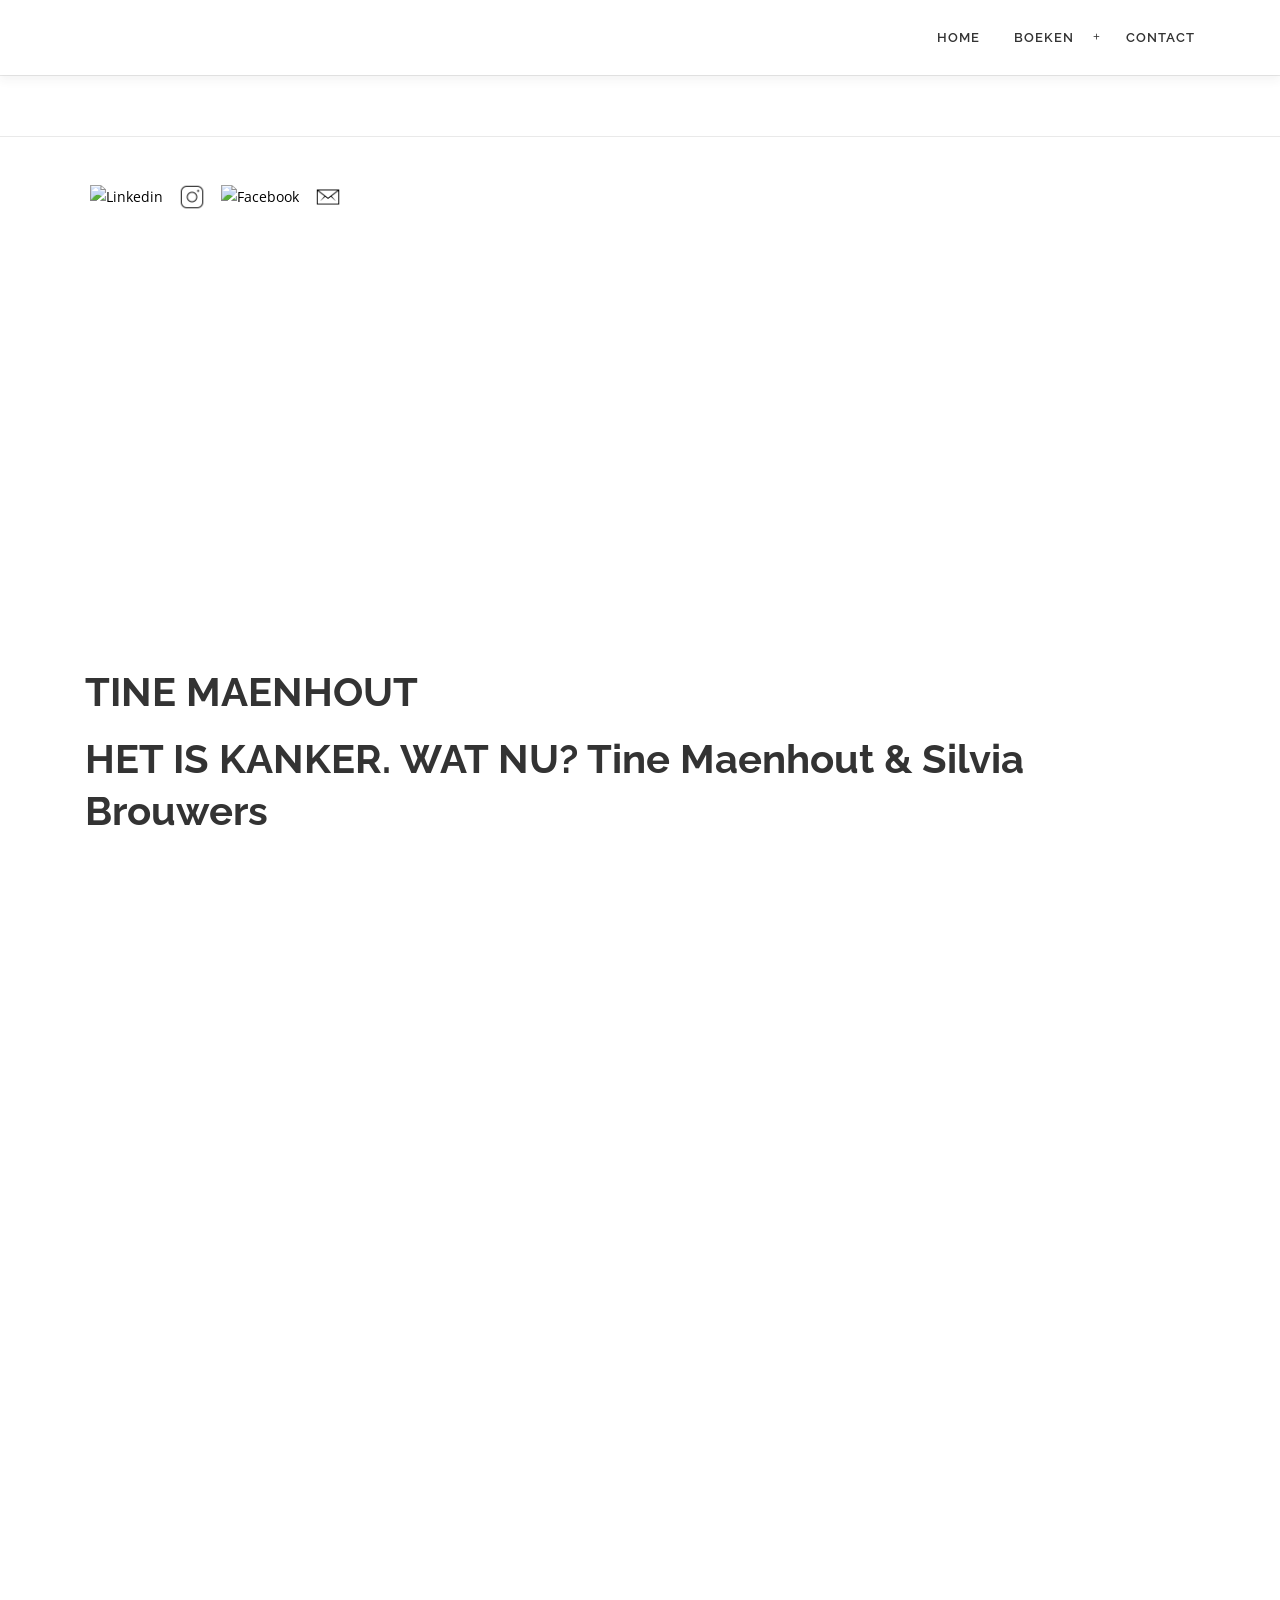
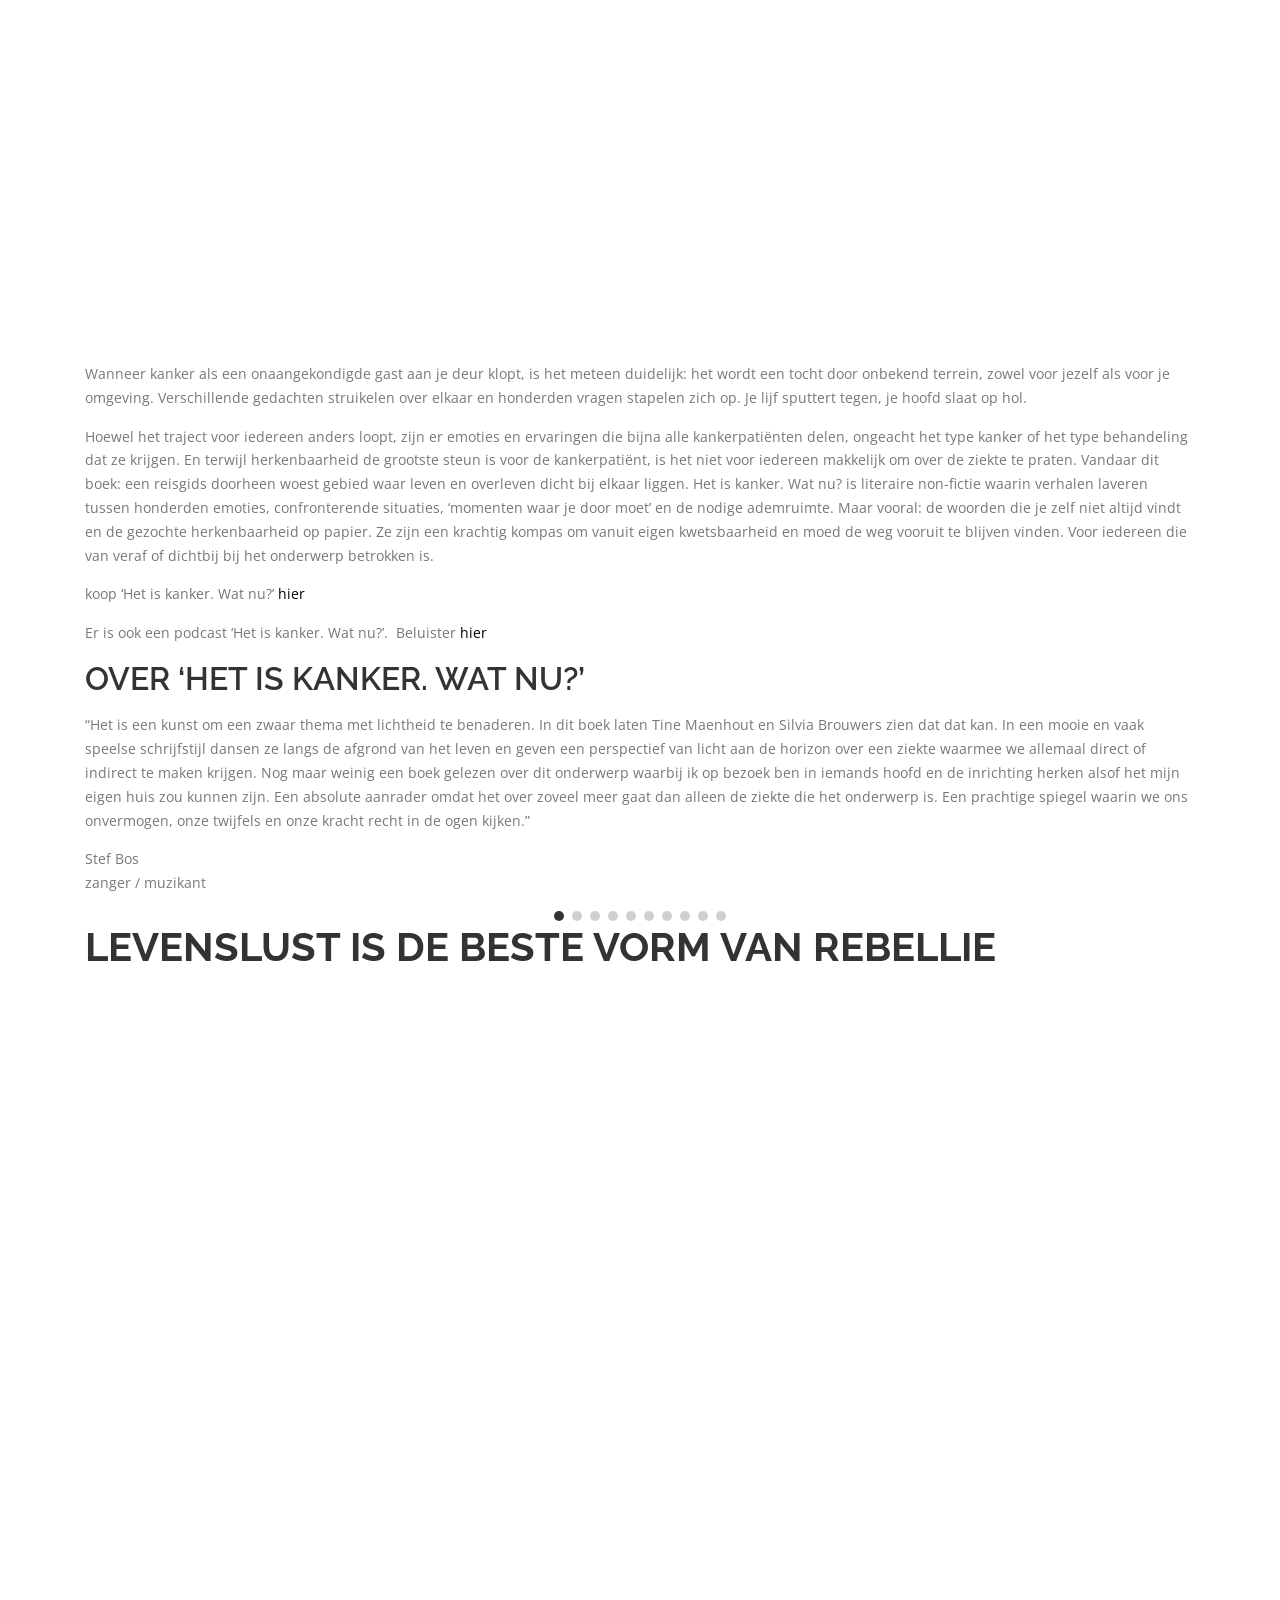
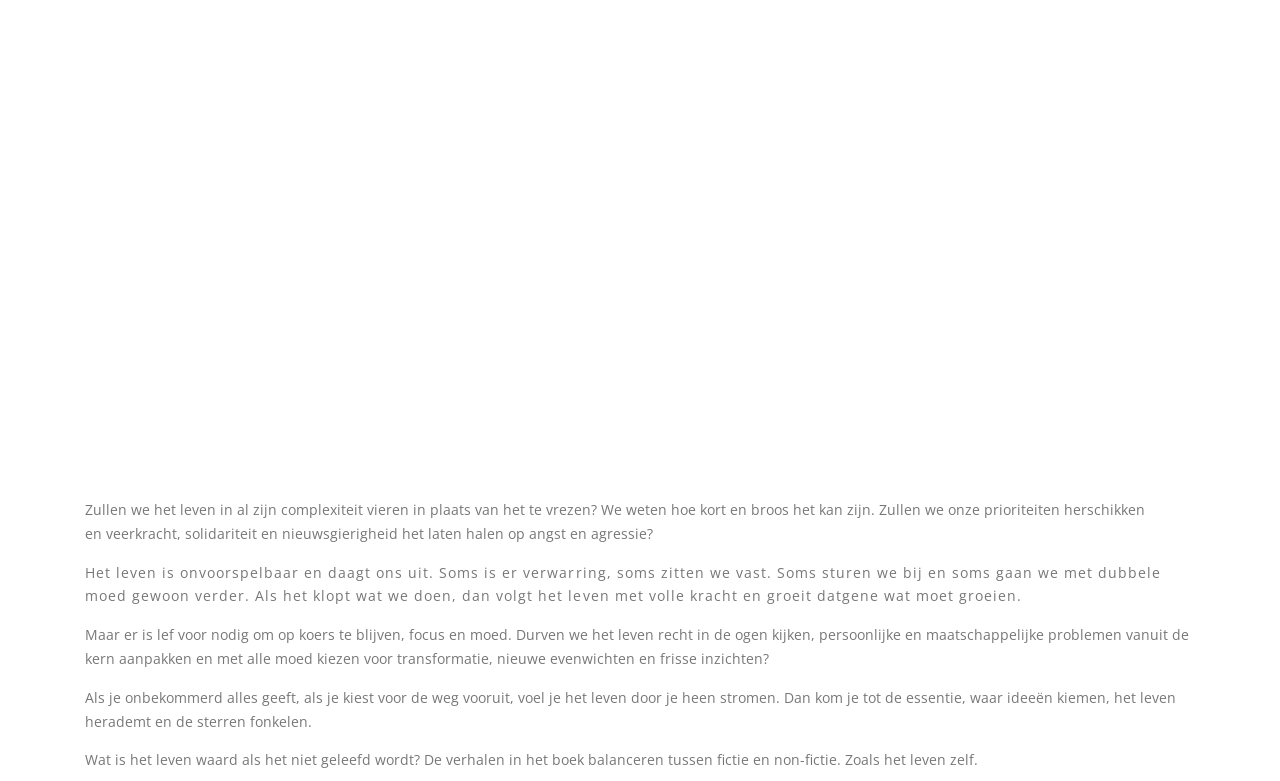
==== index.html @ d4ebdd4d "Add files via upload" ====
<!DOCTYPE html>
<html lang="nl-NL">
<head><meta charset="UTF-8">

<meta name="viewport" content="width=device-width, initial-scale=1">
<link rel="profile" href="https://gmpg.org/xfn/11">
<style id="tb_inline_styles" data-no-optimize="1">.tb_animation_on{overflow-x:hidden}.themify_builder .wow{visibility:hidden;animation-fill-mode:both}[data-tf-animation]{will-change:transform,opacity,visibility}.themify_builder .tf_lax_done{transition-duration:.8s;transition-timing-function:cubic-bezier(.165,.84,.44,1)}[data-sticky-active].tb_sticky_scroll_active{z-index:1}[data-sticky-active].tb_sticky_scroll_active .hide-on-stick{display:none}@media(min-width:1281px){.hide-desktop{width:0!important;height:0!important;padding:0!important;visibility:hidden!important;margin:0!important;display:table-column!important;background:0!important;content-visibility:hidden;overflow:hidden!important}}@media(min-width:769px) and (max-width:1280px){.hide-tablet_landscape{width:0!important;height:0!important;padding:0!important;visibility:hidden!important;margin:0!important;display:table-column!important;background:0!important;content-visibility:hidden;overflow:hidden!important}}@media(min-width:681px) and (max-width:768px){.hide-tablet{width:0!important;height:0!important;padding:0!important;visibility:hidden!important;margin:0!important;display:table-column!important;background:0!important;content-visibility:hidden;overflow:hidden!important}}@media(max-width:680px){.hide-mobile{width:0!important;height:0!important;padding:0!important;visibility:hidden!important;margin:0!important;display:table-column!important;background:0!important;content-visibility:hidden;overflow:hidden!important}}div.row_inner,div.module_subrow{--gutter:3.2%;--narrow:1.6%;--none:0%;}@media(max-width:768px){div.module-gallery-grid{--galn:var(--galt)}}@media(max-width:680px){
                .themify_map.tf_map_loaded{width:100%!important}
                .ui.builder_button,.ui.nav li a{padding:.525em 1.15em}
                .fullheight>.row_inner:not(.tb_col_count_1){min-height:0}
                div.module-gallery-grid{--galn:var(--galm);gap:8px}
            }</style><noscript><style>.themify_builder .wow,.wow .tf_lazy{visibility:visible!important}</style></noscript>            <style id="tf_lazy_style" data-no-optimize="1">
                .tf_svg_lazy{
                    content-visibility:auto;
                    background-size:100% 25%!important;
                    background-repeat:no-repeat!important;
                    background-position:0 0, 0 33.4%,0 66.6%,0 100%!important;
                    transition:filter .3s linear!important;
                    filter:blur(25px)!important;                    transform:translateZ(0)
                }
                .tf_svg_lazy_loaded{
                    filter:blur(0)!important
                }
                [data-lazy]:is(.module,.module_row:not(.tb_first)),.module[data-lazy] .ui,.module_row[data-lazy]:not(.tb_first):is(>.row_inner,.module_column[data-lazy],.module_subrow[data-lazy]){
                    background-image:none!important
                }
            </style>
            <noscript>
                <style>
                    .tf_svg_lazy{
                        display:none!important
                    }
                </style>
            </noscript>
                    <style id="tf_lazy_common" data-no-optimize="1">
                                    :where(.tf_in_flx,.tf_flx){display:inline-flex;flex-wrap:wrap;place-items:center}
            .tf_fa,:is(em,i) tf-lottie{display:inline-block;vertical-align:middle}:is(em,i) tf-lottie{width:1.5em;height:1.5em}.tf_fa{width:1em;height:1em;stroke-width:0;stroke:currentColor;overflow:visible;fill:currentColor;pointer-events:none;text-rendering:optimizeSpeed;buffered-rendering:static}#tf_svg symbol{overflow:visible}:where(.tf_lazy){position:relative;visibility:visible;display:block;opacity:.3}.wow .tf_lazy:not(.tf_swiper-slide){visibility:hidden;opacity:1}div.tf_audio_lazy audio{visibility:hidden;height:0;display:inline}.mejs-container{visibility:visible}.tf_iframe_lazy{transition:opacity .3s ease-in-out;min-height:10px}:where(.tf_flx),.tf_swiper-wrapper{display:flex}.tf_swiper-slide{flex-shrink:0;opacity:0;width:100%;height:100%}.tf_swiper-wrapper>br,.tf_lazy.tf_swiper-wrapper .tf_lazy:after,.tf_lazy.tf_swiper-wrapper .tf_lazy:before{display:none}.tf_lazy:after,.tf_lazy:before{content:'';display:inline-block;position:absolute;width:10px!important;height:10px!important;margin:0 3px;top:50%!important;inset-inline:auto 50%!important;border-radius:100%;background-color:currentColor;visibility:visible;animation:tf-hrz-loader infinite .75s cubic-bezier(.2,.68,.18,1.08)}.tf_lazy:after{width:6px!important;height:6px!important;inset-inline:50% auto!important;margin-top:3px;animation-delay:-.4s}@keyframes tf-hrz-loader{0%,100%{transform:scale(1);opacity:1}50%{transform:scale(.1);opacity:.6}}.tf_lazy_lightbox{position:fixed;background:rgba(11,11,11,.8);color:#ccc;top:0;left:0;display:flex;align-items:center;justify-content:center;z-index:999}.tf_lazy_lightbox .tf_lazy:after,.tf_lazy_lightbox .tf_lazy:before{background:#fff}.tf_vd_lazy,tf-lottie{display:flex;flex-wrap:wrap}tf-lottie{aspect-ratio:1.777}.tf_w.tf_vd_lazy video{width:100%;height:auto;position:static;object-fit:cover}
        </style>
        <style id="jetpack-boost-critical-css">@charset "UTF-8";@media all{html{font-family:sans-serif;line-height:1.15;-ms-text-size-adjust:100%;-webkit-text-size-adjust:100%}body{margin:0}article,header,nav{display:block}h1{font-size:2em;margin:.67em 0}main{display:block}a{background-color:transparent;-webkit-text-decoration-skip:objects}img{border-style:none}svg:not(:root){overflow:hidden}html{box-sizing:border-box}*{box-sizing:inherit}@-ms-viewport{width:device-width}html{-ms-overflow-style:scrollbar}body{font-family:-apple-system,system-ui,BlinkMacSystemFont,"Segoe UI",Roboto,"Helvetica Neue",Arial,sans-serif;font-size:1rem;font-weight:400;line-height:1.5;color:#292b2c;background-color:#fff}h1{margin-top:0;margin-bottom:.5rem}ul{margin-top:0;margin-bottom:1rem}ul ul{margin-bottom:0}a{color:#0275d8;text-decoration:none}a:not([href]):not([tabindex]){color:inherit;text-decoration:none}img{vertical-align:middle}a{touch-action:manipulation}h1{margin-bottom:.5rem;font-family:inherit;font-weight:500;line-height:1.1;color:inherit}h1{font-size:2.5rem}.container{position:relative;margin-left:auto;margin-right:auto;padding-right:15px;padding-left:15px}@media (min-width:576px){.container{padding-right:15px;padding-left:15px}}@media (min-width:768px){.container{padding-right:15px;padding-left:15px}}@media (min-width:992px){.container{padding-right:15px;padding-left:15px}}@media (min-width:1200px){.container{padding-right:15px;padding-left:15px}}@media (min-width:576px){.container{width:540px;max-width:100%}}@media (min-width:768px){.container{width:720px;max-width:100%}}@media (min-width:992px){.container{width:960px;max-width:100%}}@media (min-width:1200px){.container{width:1140px;max-width:100%}}.rounded{border-radius:.25rem}}@media all{@charset "UTF-8";body,html{height:100%}body,html{margin:0;padding:0}html{box-sizing:border-box;font-size:16px}@media (max-width:991px){html{font-size:15px}}@media (max-width:767px){html{font-size:14px}}body{background:#fff}.site{background:#fff;position:relative}body{font-family:"Open Sans",Helvetica,Arial,sans-serif;font-size:14px;font-size:.875rem;line-height:1.7;color:#777}a{color:#03c4eb;text-decoration:none;outline:0}h1{clear:both;font-family:Raleway,Helvetica,Arial,sans-serif;font-weight:600;margin-bottom:15px;margin-bottom:15px;margin-bottom:.9375rem;margin-top:0;color:#333}h1{line-height:1.3;font-size:33px;font-size:2.0625rem}@media (min-width:768px){h1{font-size:40px;font-size:2.5rem}}h1 span{font-weight:700}ul{margin-bottom:15px;margin-bottom:.9375rem;margin-top:0}img{height:auto;max-width:100%;vertical-align:middle}ul{padding-left:20px}ul{list-style:disc}ul li{margin:8px 0}.screen-reader-text{clip:rect(1px,1px,1px,1px);position:absolute!important}.entry-content:after,.entry-content:before,.site-content:after,.site-content:before,.site-header:after,.site-header:before{content:"";display:table;clear:both}.entry-content:after,.site-content:after,.site-header:after{clear:both}h1,ul{word-break:break-word;word-wrap:break-word}#primary{padding-bottom:40px;padding-top:40px}.content-area{width:100%;float:none}@media screen and (min-width:940px){.content-area{float:left}}.no-sidebar .content-area{width:100%}.site-header{line-height:75px;position:relative;width:100%;background:#fff;z-index:1000;box-shadow:0 5px 10px 0 rgba(50,50,50,.06)}.site-branding{float:left}.onepress-menu,.onepress-menu *{margin:0;padding:0;list-style:none}.onepress-menu{float:right}.onepress-menu ul{position:absolute;display:block;height:1px;overflow:hidden;opacity:0;z-index:-1;top:100%;left:0}.onepress-menu li{position:relative}.onepress-menu>li{float:left}.onepress-menu a{display:block;position:relative}.onepress-menu ul{min-width:12em;width:fit-content;max-width:100vw;border:1px solid #e9e9e9;border-top:none}.onepress-menu li{white-space:nowrap}.onepress-menu a{color:#333;font-family:Raleway,Helvetica,Arial,sans-serif;padding-left:17px;padding-right:17px;font-size:13px;font-weight:600;text-transform:uppercase;text-decoration:none;zoom:1;letter-spacing:1px;white-space:nowrap}.onepress-menu ul li{line-height:26px;width:fit-content;min-width:100%}.onepress-menu ul li a{border-top:1px solid #e9e9e9;padding:8px 18px;color:#999;font-size:13px;text-transform:none;background:#fff;letter-spacing:0}.onepress-menu>li:last-child>a{padding-right:0}#nav-toggle{display:none;margin-left:15px}@media screen and (max-width:1140px){.main-navigation{position:static}.main-navigation .onepress-menu{width:100%!important;display:block;height:0;overflow:hidden;background:#fff}#nav-toggle{display:block}}#nav-toggle{float:right;position:relative;width:35px;overflow:hidden;white-space:nowrap;color:transparent}#nav-toggle span{position:absolute;top:50%;right:5px;margin-top:-2px;display:inline-block;height:3px;width:24px;background:#000}#nav-toggle span:before{top:-8px}#nav-toggle span:after{top:8px}#nav-toggle span:after,#nav-toggle span:before{position:absolute;display:inline-block;height:3px;width:24px;background:#000;content:"";right:0;-webkit-transform:translateZ(0);-moz-transform:translateZ(0);-ms-transform:translateZ(0);-o-transform:translateZ(0);transform:translateZ(0);-webkit-backface-visibility:hidden;backface-visibility:hidden;-webkit-transform-origin:0% 50%;-moz-transform-origin:0% 50%;-ms-transform-origin:0% 50%;-o-transform-origin:0% 50%;transform-origin:0% 50%}.site-content{border-top:1px solid #e9e9e9;margin-top:-1px}.page-header{padding:30px 0;border-top:1px solid #e9e9e9;background:#f8f9f9;border-bottom:1px solid #e9e9e9;position:relative}.page-header:before{position:absolute;top:0;bottom:0;left:0;width:100%;display:block;content:" "}.page-header .entry-title{margin-bottom:0;font-size:24px;font-weight:600;letter-spacing:1px;text-transform:uppercase}.entry-content{margin-bottom:30px}}.tf_clear{clear:both}.tf_block{display:block}.tf_mw{max-width:100%}.tf_w{width:100%}.tf_box{box-sizing:border-box}.tf_rel{position:relative}.tf_clearfix:after{content:"";display:table;clear:both}ul{box-sizing:border-box}.screen-reader-text{clip:rect(1px,1px,1px,1px);word-wrap:normal!important;border:0;-webkit-clip-path:inset(50%);clip-path:inset(50%);height:1px;margin:-1px;overflow:hidden;padding:0;position:absolute;width:1px}html :where(img[class*=wp-image-]){height:auto;max-width:100%}.module-image .image-wrap{width:auto}.module-image .image-wrap img{vertical-align:top;display:inline-block}.module-image.rounded .image-wrap img{border-radius:10px}.module-image.drop-shadow .image-wrap img{box-shadow:0 1px 8px 2px rgba(0,0,0,.15)}.module-image.image-left .image-wrap{float:left;margin:0 1.2em 1em 0}.module-fancy-heading .fancy-heading{line-height:1.25}.module-fancy-heading .sub-head{padding-top:.3em;font-size:70%}.module-fancy-heading .main-head+.sub-head:before{content:"";border-top:1px solid;width:2em;display:block;padding-top:.3em}.module_column,.module_row,.module_row .module,.module_subrow{position:relative;box-sizing:border-box}.module_row{display:flex;flex-wrap:wrap;-webkit-backface-visibility:hidden;backface-visibility:hidden}.row_inner,.subrow_inner{display:grid;--gutter:3.2%;--none:0;--align_start:flex-start;--align_center:center;--auto_height:stretch;--align_items:var(--auto_height);--align_content:var(--align_start);--colG:var(--gutter);--col:repeat(auto-fit,minmax(1%,1fr));grid:var(--row,none)/var(--col);grid-template-areas:var(--area);grid-auto-columns:1fr;gap:var(--rowG,0) var(--colG);align-content:var(--align_content);align-items:var(--align_items);--aream3_auto:"col1""col2""col3"}div.module_column{width:auto;max-width:none;margin-left:0;margin-right:0;min-width:0;float:none;align-items:inherit;align-content:inherit;grid-template-columns:minmax(0,1fr);display:grid}.col_align_middle{--align_content:var(--align_center)}.module_column:first-of-type{grid-area:col1}.module_column:nth-of-type(2){grid-area:col2}.module_column:nth-of-type(3){grid-area:col3}.module_column:nth-of-type(4){grid-area:col4}.module_column:nth-of-type(5){grid-area:col5}.module_column:nth-of-type(6){grid-area:col6}.module_column:nth-of-type(7){grid-area:col7}.module_column:nth-of-type(8){grid-area:col8}.module_column:nth-of-type(9){grid-area:col9}.module_column:nth-of-type(10){grid-area:col10}.module_column:nth-of-type(11){grid-area:col11}.module_column:nth-of-type(12){grid-area:col12}.module_column:nth-of-type(13){grid-area:col13}.module_column:nth-of-type(14){grid-area:col14}.module_column:nth-of-type(15){grid-area:col15}.module_column:nth-of-type(16){grid-area:col16}.tb_col_count_1>.module_column{grid-area:auto}.tb_col_count_3{--area:"col1 col2 col3"}.module:after{content:"";display:table;clear:both}.module img{border:0;vertical-align:bottom}.row_inner{width:1160px;margin:0 auto}@supports (-webkit-touch-callout:none){.module_row{background-attachment:scroll!important}}.module-plain-text:after{display:contents!important}@media (max-width:1260px){.row_inner{max-width:94%}}@media (max-width:760px){.row_inner{max-width:90%}}.themify_builder_content-2 .tb_zrp2264.module_row>.row_inner{--align_content:var(--align_center);--align_items:var(--align_content);--col:.335fr 1.665fr 1fr}.themify_builder_content-2 .tb_8jex747.module-plain-text{text-align:center;padding-right:40px}.themify_builder_content-2 .tb_bs3m985.module_row{margin-top:100px;padding:0}.themify_builder_content-2 .tb_vpna142.module-fancy-heading.module .main-head{font-family:Arial,Helvetica,sans-serif}.themify_builder_content-2 .tb_vvuy548.module-image{background-image:none;background-color:#fff}@media (max-width:1280px){.themify_builder_content-2 .tb_zrp2264.module_row>.row_inner{--col:.359fr 1.641fr 1fr}}@media (max-width:768px){.themify_builder_content-2 .tb_rol6264.module_column,.themify_builder_content-2 .tb_zrp2264.module_row{padding-right:0}.themify_builder_content-2 .tb_zrp2264.module_row>.row_inner{--colG:var(--none);--col:.309fr 1.647fr 1.044fr}.themify_builder_content-2 .tb_8jex747.module-plain-text{padding-right:5px}.themify_builder_content-2 .tb_ws4b888.module-text{padding-bottom:6px}}@media (max-width:680px){.themify_builder_content-2 .tb_zrp2264.module_row>.row_inner{--col:none;--area:var(--aream3_auto)}.themify_builder_content-2 .tb_8jex747.module-plain-text{padding-right:24px}}@media all{.screen-reader-text{clip:rect(1px,1px,1px,1px);word-wrap:normal!important;border:0;-webkit-clip-path:inset(50%);clip-path:inset(50%);height:1px;margin:-1px;overflow:hidden;overflow-wrap:normal!important;padding:0;position:absolute!important;width:1px}}@media all{@charset "UTF-8";.screen-reader-text{clip:rect(1px,1px,1px,1px);word-wrap:normal!important;border:0;-webkit-clip-path:inset(50%);clip-path:inset(50%);height:1px;margin:-1px;overflow:hidden;padding:0;position:absolute!important;width:1px}}@media all{@charset "UTF-8";.screen-reader-text{clip:rect(1px,1px,1px,1px);height:1px;overflow:hidden;position:absolute!important;width:1px;word-wrap:normal!important}}</style><title>Tine Maenhout</title>
<meta name="robots" content="max-image-preview:large">


<style id="wp-img-auto-sizes-contain-inline-css">
img:is([sizes=auto i],[sizes^="auto," i]){contain-intrinsic-size:3000px 1500px}
/*# sourceURL=wp-img-auto-sizes-contain-inline-css */
</style>
<style id="wp-emoji-styles-inline-css">

	img.wp-smiley, img.emoji {
		display: inline !important;
		border: none !important;
		box-shadow: none !important;
		height: 1em !important;
		width: 1em !important;
		margin: 0 0.07em !important;
		vertical-align: -0.1em !important;
		background: none !important;
		padding: 0 !important;
	}
/*# sourceURL=wp-emoji-styles-inline-css */
</style>
<style id="classic-theme-styles-inline-css">
/*! This file is auto-generated */
.wp-block-button__link{color:#fff;background-color:#32373c;border-radius:9999px;box-shadow:none;text-decoration:none;padding:calc(.667em + 2px) calc(1.333em + 2px);font-size:1.125em}.wp-block-file__button{background:#32373c;color:#fff;text-decoration:none}
/*# sourceURL= */
</style>

<style id="global-styles-inline-css">
:root{--wp--preset--aspect-ratio--square: 1;--wp--preset--aspect-ratio--4-3: 4/3;--wp--preset--aspect-ratio--3-4: 3/4;--wp--preset--aspect-ratio--3-2: 3/2;--wp--preset--aspect-ratio--2-3: 2/3;--wp--preset--aspect-ratio--16-9: 16/9;--wp--preset--aspect-ratio--9-16: 9/16;--wp--preset--color--black: #000000;--wp--preset--color--cyan-bluish-gray: #abb8c3;--wp--preset--color--white: #ffffff;--wp--preset--color--pale-pink: #f78da7;--wp--preset--color--vivid-red: #cf2e2e;--wp--preset--color--luminous-vivid-orange: #ff6900;--wp--preset--color--luminous-vivid-amber: #fcb900;--wp--preset--color--light-green-cyan: #7bdcb5;--wp--preset--color--vivid-green-cyan: #00d084;--wp--preset--color--pale-cyan-blue: #8ed1fc;--wp--preset--color--vivid-cyan-blue: #0693e3;--wp--preset--color--vivid-purple: #9b51e0;--wp--preset--gradient--vivid-cyan-blue-to-vivid-purple: linear-gradient(135deg,rgb(6,147,227) 0%,rgb(155,81,224) 100%);--wp--preset--gradient--light-green-cyan-to-vivid-green-cyan: linear-gradient(135deg,rgb(122,220,180) 0%,rgb(0,208,130) 100%);--wp--preset--gradient--luminous-vivid-amber-to-luminous-vivid-orange: linear-gradient(135deg,rgb(252,185,0) 0%,rgb(255,105,0) 100%);--wp--preset--gradient--luminous-vivid-orange-to-vivid-red: linear-gradient(135deg,rgb(255,105,0) 0%,rgb(207,46,46) 100%);--wp--preset--gradient--very-light-gray-to-cyan-bluish-gray: linear-gradient(135deg,rgb(238,238,238) 0%,rgb(169,184,195) 100%);--wp--preset--gradient--cool-to-warm-spectrum: linear-gradient(135deg,rgb(74,234,220) 0%,rgb(151,120,209) 20%,rgb(207,42,186) 40%,rgb(238,44,130) 60%,rgb(251,105,98) 80%,rgb(254,248,76) 100%);--wp--preset--gradient--blush-light-purple: linear-gradient(135deg,rgb(255,206,236) 0%,rgb(152,150,240) 100%);--wp--preset--gradient--blush-bordeaux: linear-gradient(135deg,rgb(254,205,165) 0%,rgb(254,45,45) 50%,rgb(107,0,62) 100%);--wp--preset--gradient--luminous-dusk: linear-gradient(135deg,rgb(255,203,112) 0%,rgb(199,81,192) 50%,rgb(65,88,208) 100%);--wp--preset--gradient--pale-ocean: linear-gradient(135deg,rgb(255,245,203) 0%,rgb(182,227,212) 50%,rgb(51,167,181) 100%);--wp--preset--gradient--electric-grass: linear-gradient(135deg,rgb(202,248,128) 0%,rgb(113,206,126) 100%);--wp--preset--gradient--midnight: linear-gradient(135deg,rgb(2,3,129) 0%,rgb(40,116,252) 100%);--wp--preset--font-size--small: 13px;--wp--preset--font-size--medium: 20px;--wp--preset--font-size--large: 36px;--wp--preset--font-size--x-large: 42px;--wp--preset--spacing--20: 0.44rem;--wp--preset--spacing--30: 0.67rem;--wp--preset--spacing--40: 1rem;--wp--preset--spacing--50: 1.5rem;--wp--preset--spacing--60: 2.25rem;--wp--preset--spacing--70: 3.38rem;--wp--preset--spacing--80: 5.06rem;--wp--preset--shadow--natural: 6px 6px 9px rgba(0, 0, 0, 0.2);--wp--preset--shadow--deep: 12px 12px 50px rgba(0, 0, 0, 0.4);--wp--preset--shadow--sharp: 6px 6px 0px rgba(0, 0, 0, 0.2);--wp--preset--shadow--outlined: 6px 6px 0px -3px rgb(255, 255, 255), 6px 6px rgb(0, 0, 0);--wp--preset--shadow--crisp: 6px 6px 0px rgb(0, 0, 0);}:where(body) { margin: 0; }:where(.is-layout-flex){gap: 0.5em;}:where(.is-layout-grid){gap: 0.5em;}body .is-layout-flex{display: flex;}.is-layout-flex{flex-wrap: wrap;align-items: center;}.is-layout-flex > :is(*, div){margin: 0;}body .is-layout-grid{display: grid;}.is-layout-grid > :is(*, div){margin: 0;}body{padding-top: 0px;padding-right: 0px;padding-bottom: 0px;padding-left: 0px;}:root :where(.wp-element-button, .wp-block-button__link){background-color: #32373c;border-width: 0;color: #fff;font-family: inherit;font-size: inherit;font-style: inherit;font-weight: inherit;letter-spacing: inherit;line-height: inherit;padding-top: calc(0.667em + 2px);padding-right: calc(1.333em + 2px);padding-bottom: calc(0.667em + 2px);padding-left: calc(1.333em + 2px);text-decoration: none;text-transform: inherit;}.has-black-color{color: var(--wp--preset--color--black) !important;}.has-cyan-bluish-gray-color{color: var(--wp--preset--color--cyan-bluish-gray) !important;}.has-white-color{color: var(--wp--preset--color--white) !important;}.has-pale-pink-color{color: var(--wp--preset--color--pale-pink) !important;}.has-vivid-red-color{color: var(--wp--preset--color--vivid-red) !important;}.has-luminous-vivid-orange-color{color: var(--wp--preset--color--luminous-vivid-orange) !important;}.has-luminous-vivid-amber-color{color: var(--wp--preset--color--luminous-vivid-amber) !important;}.has-light-green-cyan-color{color: var(--wp--preset--color--light-green-cyan) !important;}.has-vivid-green-cyan-color{color: var(--wp--preset--color--vivid-green-cyan) !important;}.has-pale-cyan-blue-color{color: var(--wp--preset--color--pale-cyan-blue) !important;}.has-vivid-cyan-blue-color{color: var(--wp--preset--color--vivid-cyan-blue) !important;}.has-vivid-purple-color{color: var(--wp--preset--color--vivid-purple) !important;}.has-black-background-color{background-color: var(--wp--preset--color--black) !important;}.has-cyan-bluish-gray-background-color{background-color: var(--wp--preset--color--cyan-bluish-gray) !important;}.has-white-background-color{background-color: var(--wp--preset--color--white) !important;}.has-pale-pink-background-color{background-color: var(--wp--preset--color--pale-pink) !important;}.has-vivid-red-background-color{background-color: var(--wp--preset--color--vivid-red) !important;}.has-luminous-vivid-orange-background-color{background-color: var(--wp--preset--color--luminous-vivid-orange) !important;}.has-luminous-vivid-amber-background-color{background-color: var(--wp--preset--color--luminous-vivid-amber) !important;}.has-light-green-cyan-background-color{background-color: var(--wp--preset--color--light-green-cyan) !important;}.has-vivid-green-cyan-background-color{background-color: var(--wp--preset--color--vivid-green-cyan) !important;}.has-pale-cyan-blue-background-color{background-color: var(--wp--preset--color--pale-cyan-blue) !important;}.has-vivid-cyan-blue-background-color{background-color: var(--wp--preset--color--vivid-cyan-blue) !important;}.has-vivid-purple-background-color{background-color: var(--wp--preset--color--vivid-purple) !important;}.has-black-border-color{border-color: var(--wp--preset--color--black) !important;}.has-cyan-bluish-gray-border-color{border-color: var(--wp--preset--color--cyan-bluish-gray) !important;}.has-white-border-color{border-color: var(--wp--preset--color--white) !important;}.has-pale-pink-border-color{border-color: var(--wp--preset--color--pale-pink) !important;}.has-vivid-red-border-color{border-color: var(--wp--preset--color--vivid-red) !important;}.has-luminous-vivid-orange-border-color{border-color: var(--wp--preset--color--luminous-vivid-orange) !important;}.has-luminous-vivid-amber-border-color{border-color: var(--wp--preset--color--luminous-vivid-amber) !important;}.has-light-green-cyan-border-color{border-color: var(--wp--preset--color--light-green-cyan) !important;}.has-vivid-green-cyan-border-color{border-color: var(--wp--preset--color--vivid-green-cyan) !important;}.has-pale-cyan-blue-border-color{border-color: var(--wp--preset--color--pale-cyan-blue) !important;}.has-vivid-cyan-blue-border-color{border-color: var(--wp--preset--color--vivid-cyan-blue) !important;}.has-vivid-purple-border-color{border-color: var(--wp--preset--color--vivid-purple) !important;}.has-vivid-cyan-blue-to-vivid-purple-gradient-background{background: var(--wp--preset--gradient--vivid-cyan-blue-to-vivid-purple) !important;}.has-light-green-cyan-to-vivid-green-cyan-gradient-background{background: var(--wp--preset--gradient--light-green-cyan-to-vivid-green-cyan) !important;}.has-luminous-vivid-amber-to-luminous-vivid-orange-gradient-background{background: var(--wp--preset--gradient--luminous-vivid-amber-to-luminous-vivid-orange) !important;}.has-luminous-vivid-orange-to-vivid-red-gradient-background{background: var(--wp--preset--gradient--luminous-vivid-orange-to-vivid-red) !important;}.has-very-light-gray-to-cyan-bluish-gray-gradient-background{background: var(--wp--preset--gradient--very-light-gray-to-cyan-bluish-gray) !important;}.has-cool-to-warm-spectrum-gradient-background{background: var(--wp--preset--gradient--cool-to-warm-spectrum) !important;}.has-blush-light-purple-gradient-background{background: var(--wp--preset--gradient--blush-light-purple) !important;}.has-blush-bordeaux-gradient-background{background: var(--wp--preset--gradient--blush-bordeaux) !important;}.has-luminous-dusk-gradient-background{background: var(--wp--preset--gradient--luminous-dusk) !important;}.has-pale-ocean-gradient-background{background: var(--wp--preset--gradient--pale-ocean) !important;}.has-electric-grass-gradient-background{background: var(--wp--preset--gradient--electric-grass) !important;}.has-midnight-gradient-background{background: var(--wp--preset--gradient--midnight) !important;}.has-small-font-size{font-size: var(--wp--preset--font-size--small) !important;}.has-medium-font-size{font-size: var(--wp--preset--font-size--medium) !important;}.has-large-font-size{font-size: var(--wp--preset--font-size--large) !important;}.has-x-large-font-size{font-size: var(--wp--preset--font-size--x-large) !important;}
/*# sourceURL=global-styles-inline-css */
</style>

<noscript><link rel="preload" href="https://fonts.googleapis.com/css?family=Raleway%3A400%2C500%2C600%2C700%2C300%2C100%2C800%2C900%7COpen+Sans%3A400%2C300%2C300italic%2C400italic%2C600%2C600italic%2C700%2C700italic&amp;subset=latin%2Clatin-ext&amp;display=swap&amp;ver=2.3.15" as="style"><link rel="stylesheet" id="onepress-fonts-css" href="https://fonts.googleapis.com/css?family=Raleway%3A400%2C500%2C600%2C700%2C300%2C100%2C800%2C900%7COpen+Sans%3A400%2C300%2C300italic%2C400italic%2C600%2C600italic%2C700%2C700italic&amp;subset=latin%2Clatin-ext&amp;display=swap&amp;ver=2.3.15" media="all">
</noscript><link rel="stylesheet" id="onepress-fonts-css" href="https://fonts.googleapis.com/css?family=Raleway%3A400%2C500%2C600%2C700%2C300%2C100%2C800%2C900%7COpen+Sans%3A400%2C300%2C300italic%2C400italic%2C600%2C600italic%2C700%2C700italic&amp;subset=latin%2Clatin-ext&amp;display=swap&amp;ver=2.3.15" media="not all" data-media="all" onload="this.media=this.dataset.media; delete this.dataset.media; this.removeAttribute( 'onload' );">
<noscript><link rel="preload" href="assets/theme/assets/css/animate.min.css?ver=2.3.15" as="style"><link rel="stylesheet" id="onepress-animate-css" href="assets/theme/assets/css/animate.min.css?ver=2.3.15" media="all">
</noscript><link rel="stylesheet" id="onepress-animate-css" href="assets/theme/assets/css/animate.min.css?ver=2.3.15" media="not all" data-media="all" onload="this.media=this.dataset.media; delete this.dataset.media; this.removeAttribute( 'onload' );">
<noscript><link rel="preload" href="assets/theme/assets/fontawesome-v6/css/all.min.css?ver=6.5.1" as="style"><link rel="stylesheet" id="onepress-fa-css" href="assets/theme/assets/fontawesome-v6/css/all.min.css?ver=6.5.1" media="all">
</noscript><link rel="stylesheet" id="onepress-fa-css" href="assets/theme/assets/fontawesome-v6/css/all.min.css?ver=6.5.1" media="not all" data-media="all" onload="this.media=this.dataset.media; delete this.dataset.media; this.removeAttribute( 'onload' );">
<noscript><link rel="preload" href="assets/theme/assets/fontawesome-v6/css/v4-shims.min.css?ver=6.5.1" as="style"><link rel="stylesheet" id="onepress-fa-shims-css" href="assets/theme/assets/fontawesome-v6/css/v4-shims.min.css?ver=6.5.1" media="all">
</noscript><link rel="stylesheet" id="onepress-fa-shims-css" href="assets/theme/assets/fontawesome-v6/css/v4-shims.min.css?ver=6.5.1" media="not all" data-media="all" onload="this.media=this.dataset.media; delete this.dataset.media; this.removeAttribute( 'onload' );">
<noscript><link rel="preload" href="assets/theme/assets/css/bootstrap.min.css?ver=2.3.15" as="style"><link rel="stylesheet" id="onepress-bootstrap-css" href="assets/theme/assets/css/bootstrap.min.css?ver=2.3.15" media="all">
</noscript><link rel="stylesheet" id="onepress-bootstrap-css" href="assets/theme/assets/css/bootstrap.min.css?ver=2.3.15" media="not all" data-media="all" onload="this.media=this.dataset.media; delete this.dataset.media; this.removeAttribute( 'onload' );">
<noscript><link rel="preload" href="assets/theme/style.css?ver=086df9cf253f640a5d8ca06a1bcf850b" as="style"><link rel="stylesheet" id="onepress-style-css" href="assets/theme/style.css?ver=086df9cf253f640a5d8ca06a1bcf850b" media="all">
</noscript><link rel="stylesheet" id="onepress-style-css" href="assets/theme/style.css?ver=086df9cf253f640a5d8ca06a1bcf850b" media="not all" data-media="all" onload="this.media=this.dataset.media; delete this.dataset.media; this.removeAttribute( 'onload' );">
<style id="onepress-style-inline-css">
#main .video-section section.hero-slideshow-wrapper{background:transparent}.hero-slideshow-wrapper:after{position:absolute;top:0px;left:0px;width:100%;height:100%;background-color:rgba(0,0,0,0.3);display:block;content:""}#parallax-hero .jarallax-container .parallax-bg:before{background-color:rgba(0,0,0,0.3)}.body-desktop .parallax-hero .hero-slideshow-wrapper:after{display:none!important}#parallax-hero>.parallax-bg::before{background-color:rgba(0,0,0,0.3);opacity:1}.body-desktop .parallax-hero .hero-slideshow-wrapper:after{display:none!important}a,.screen-reader-text:hover,.screen-reader-text:active,.screen-reader-text:focus,.header-social a,.onepress-menu a:hover,.onepress-menu ul li a:hover,.onepress-menu li.onepress-current-item>a,.onepress-menu ul li.current-menu-item>a,.onepress-menu>li a.menu-actived,.onepress-menu.onepress-menu-mobile li.onepress-current-item>a,.site-footer a,.site-footer .footer-social a:hover,.site-footer .btt a:hover,.highlight,#comments .comment .comment-wrapper .comment-meta .comment-time:hover,#comments .comment .comment-wrapper .comment-meta .comment-reply-link:hover,#comments .comment .comment-wrapper .comment-meta .comment-edit-link:hover,.btn-theme-primary-outline,.sidebar .widget a:hover,.section-services .service-item .service-image i,.counter_item .counter__number,.team-member .member-thumb .member-profile a:hover,.icon-background-default{color:#000000}input[type="reset"],input[type="submit"],input[type="submit"],input[type="reset"]:hover,input[type="submit"]:hover,input[type="submit"]:hover .nav-links a:hover,.btn-theme-primary,.btn-theme-primary-outline:hover,.section-testimonials .card-theme-primary,.woocommerce #respond input#submit,.woocommerce a.button,.woocommerce button.button,.woocommerce input.button,.woocommerce button.button.alt,.pirate-forms-submit-button,.pirate-forms-submit-button:hover,input[type="reset"],input[type="submit"],input[type="submit"],.pirate-forms-submit-button,.contact-form div.wpforms-container-full .wpforms-form .wpforms-submit,.contact-form div.wpforms-container-full .wpforms-form .wpforms-submit:hover,.nav-links a:hover,.nav-links a.current,.nav-links .page-numbers:hover,.nav-links .page-numbers.current{background:#000000}.btn-theme-primary-outline,.btn-theme-primary-outline:hover,.pricing__item:hover,.section-testimonials .card-theme-primary,.entry-content blockquote{border-color:#000000}.page-header.page--cover{text-align:left}.page-header:not(.page--cover){text-align:right}.page-header.page--cover:before{background:rgba(255,255,255,1)}.page-header:before{background:rgba(255,255,255,1)}.site-footer .site-info,.site-footer .btt a{background-color:#ffffff}.site-footer .site-info{color:rgba(255,255,255,0.7)}.site-footer .btt a,.site-footer .site-info a{color:rgba(255,255,255,0.9)}#footer-widgets{}.gallery-carousel .g-item{padding:0px 10px}.gallery-carousel-wrap{margin-left:-10px;margin-right:-10px}.gallery-grid .g-item,.gallery-masonry .g-item .inner{padding:10px}.gallery-grid-wrap,.gallery-masonry-wrap{margin-left:-10px;margin-right:-10px}.gallery-justified-wrap{margin-left:-20px;margin-right:-20px}
/*# sourceURL=onepress-style-inline-css */
</style>
<noscript><link rel="preload" href="assets/theme/assets/css/lightgallery.css?ver=086df9cf253f640a5d8ca06a1bcf850b" as="style"><link rel="stylesheet" id="onepress-gallery-lightgallery-css" href="assets/theme/assets/css/lightgallery.css?ver=086df9cf253f640a5d8ca06a1bcf850b" media="all">
</noscript><link rel="stylesheet" id="onepress-gallery-lightgallery-css" href="assets/theme/assets/css/lightgallery.css?ver=086df9cf253f640a5d8ca06a1bcf850b" media="not all" data-media="all" onload="this.media=this.dataset.media; delete this.dataset.media; this.removeAttribute( 'onload' );">
<script id="jquery-core-js" src="libs/js/jquery/jquery.min.js"></script>
<script id="jquery-migrate-js" src="libs/js/jquery/jquery-migrate.min.js"></script>
<link rel="canonical" href="./">
<style>[class*=" icon-oc-"],[class^=icon-oc-]{speak:none;font-style:normal;font-weight:400;font-variant:normal;text-transform:none;line-height:1;-webkit-font-smoothing:antialiased;-moz-osx-font-smoothing:grayscale}.icon-oc-one-com-white-32px-fill:before{content:"901"}.icon-oc-one-com:before{content:"900"}#one-com-icon,.toplevel_page_onecom-wp .wp-menu-image{speak:none;display:flex;align-items:center;justify-content:center;text-transform:none;line-height:1;-webkit-font-smoothing:antialiased;-moz-osx-font-smoothing:grayscale}.onecom-wp-admin-bar-item>a,.toplevel_page_onecom-wp>.wp-menu-name{font-size:16px;font-weight:400;line-height:1}.toplevel_page_onecom-wp>.wp-menu-name img{width:69px;height:9px;}.wp-submenu-wrap.wp-submenu>.wp-submenu-head>img{width:88px;height:auto}.onecom-wp-admin-bar-item>a img{height:7px!important}.onecom-wp-admin-bar-item>a img,.toplevel_page_onecom-wp>.wp-menu-name img{opacity:.8}.onecom-wp-admin-bar-item.hover>a img,.toplevel_page_onecom-wp.wp-has-current-submenu>.wp-menu-name img,li.opensub>a.toplevel_page_onecom-wp>.wp-menu-name img{opacity:1}#one-com-icon:before,.onecom-wp-admin-bar-item>a:before,.toplevel_page_onecom-wp>.wp-menu-image:before{content:'';position:static!important;background-color:rgba(240,245,250,.4);border-radius:102px;width:18px;height:18px;padding:0!important}.onecom-wp-admin-bar-item>a:before{width:14px;height:14px}.onecom-wp-admin-bar-item.hover>a:before,.toplevel_page_onecom-wp.opensub>a>.wp-menu-image:before,.toplevel_page_onecom-wp.wp-has-current-submenu>.wp-menu-image:before{background-color:#76b82a}.onecom-wp-admin-bar-item>a{display:inline-flex!important;align-items:center;justify-content:center}#one-com-logo-wrapper{font-size:4em}#one-com-icon{vertical-align:middle}.imagify-welcome{display:none !important;}</style>	<style>img#wpstats{display:none}</style>
		<meta property="og:type" content="website">
<meta property="og:title" content="Tine Maenhout">
<meta property="og:url" content="./">
<meta property="og:site_name" content="Tine Maenhout">
<meta property="og:image" content="images/linkedin.png">
<meta property="og:image:width" content="30">
<meta property="og:image:height" content="30">
<meta property="og:image:alt" content="Linkedin">
<meta property="og:locale" content="nl_NL">
<meta name="twitter:text:title" content="Tine Maenhout">
<meta name="twitter:image" content="images/linkedin.png?w=144">
<meta name="twitter:image:alt" content="Linkedin">
<meta name="twitter:card" content="summary">
<meta name="twitter:description" content="Bezoek het bericht voor meer.">

<link rel="icon" href="images/cropped-Portret-100x100.jpeg" sizes="32x32">
<link rel="icon" href="images/cropped-Portret-300x300.jpeg" sizes="192x192">
<link rel="apple-touch-icon" href="images/cropped-Portret-300x300.jpeg">
<meta name="msapplication-TileImage" content="images/cropped-Portret-300x300.jpeg">
<link rel="preload" href="images/linkedin.png" as="image" fetchpriority="high"><link rel="preload" fetchpriority="high" href="styles/generated/268663044/themify-921905431.css" as="style"><link fetchpriority="high" id="themify_concate-css" rel="stylesheet" href="styles/generated/268663044/themify-921905431.css"><link rel="dns-prefetch" href="https://fonts.gstatic.com/"><link rel="stylesheet" href="static-fixes.css"></head>

<body data-rsssl="1" class="home wp-singular page-template-default page page-id-2 wp-theme-onepress tb_animation_on" data-burst_id="2" data-burst_type="page">
<svg id="tf_svg" style="display:none"><defs></defs></svg><script> </script><div id="page" class="hfeed site">
	<a class="skip-link screen-reader-text" href="#content">Ga naar de inhoud</a>
	<div id="header-section" class="h-on-top no-transparent">		<header id="masthead" class="site-header header-contained is-sticky no-scroll no-t h-on-top" role="banner">
			<div class="container">
				<div class="site-branding">
					<div class="site-brand-inner no-logo-img"></div>				</div>
				<div class="header-right-wrapper">
					<a href="#0" id="nav-toggle">Menu<span></span></a>
					<nav id="site-navigation" class="main-navigation" role="navigation">
						<ul class="onepress-menu">
							<li id="menu-item-87" class="menu-item menu-item-type-post_type menu-item-object-page menu-item-home current-menu-item page_item page-item-2 current_page_item menu-item-87"><a href="./" aria-current="page">Home</a></li>
<li id="menu-item-95" class="menu-item menu-item-type-post_type menu-item-object-page menu-item-has-children menu-item-95"><span class="menu-link-row"><a href="boekenkast/">Boeken</a><button class="submenu-toggle" aria-expanded="false" aria-label="Open submenu Boeken">+</button></span>
<ul class="sub-menu">
	<li id="menu-item-91" class="menu-item menu-item-type-custom menu-item-object-custom menu-item-91"><a href="boekenkast/#het_is_kanker">HET IS KANKER</a></li>
	<li id="menu-item-105" class="menu-item menu-item-type-custom menu-item-object-custom menu-item-105"><a href="boekenkast/#LEVENSLUST_IS_DE_BESTE_VORM_VAN_REBELLIE">LEVENSLUST IS DE BESTE VORM VAN REBELLIE</a></li>
	<li id="menu-item-104" class="menu-item menu-item-type-custom menu-item-object-custom menu-item-104"><a href="boekenkast/#WHO_RUN_THE_WORLD">WHO RUN THE WORLD?</a></li>
	<li id="menu-item-103" class="menu-item menu-item-type-custom menu-item-object-custom menu-item-103"><a href="boekenkast/#JIJ_IK_HIJ_ZIJ_EN_AL_DE_KINDEREN">JIJ, IK, HIJ, ZIJ EN AL DE KINDEREN</a></li>
	<li id="menu-item-102" class="menu-item menu-item-type-custom menu-item-object-custom menu-item-102"><a href="boekenkast/#MILADY">MILADY! WAAR VROUWENRECHTEN OVER GAAN</a></li>
</ul>
</li>
<li id="menu-item-106" class="menu-item menu-item-type-custom menu-item-object-custom menu-item-106"><a href="#CONTACT">CONTACT</a></li>
						</ul>
					</nav>

				</div>
			</div>
		</header>
		</div>							<div class="page-header">
					<div class="container">
						<h1 class="entry-title"></h1>					</div>
				</div>
						<div id="content" class="site-content">
        		<div id="content-inside" class="container no-sidebar">
			<div id="primary" class="content-area">
				<main id="main" class="site-main" role="main">

					
						
<article id="post-2" class="post-2 page type-page status-publish hentry">
	<header class="entry-header">
			</header>

	<div class="entry-content">
		
<div id="themify_builder_content-2" data-postid="2" class="themify_builder_content themify_builder_content-2 themify_builder tf_clear">
                    <div data-lazy="1" class="module_row themify_builder_row tb_zrp2264 tb_first tf_w">
                        <div class="row_inner col_align_middle col_auto_height tb_col_count_3 tf_box tf_rel">
                        <div data-lazy="1" class="module_column tb-column col3-1 tb_2fii264 first">
                    
<div class="module module-plain-text tb_8jex747 " data-lazy="1">
        <div class="tb_text_wrap">
    <div>
	<a href="https://www.linkedin.com/in/tine-maenhout-9154095/" target="_blank" rel="noopener noreferrer">
  <img data-tf-not-load="1" fetchpriority="high" loading="auto" decoding="auto" style="margin:5px" src="images/linkedin.png" width="30" height="30" alt="Linkedin">
</a>
	
	<a href="https://www.instagram.com/tinemaenhout/" target="_blank" rel="noopener noreferrer">
  <img data-tf-not-load="1" decoding="async" style="margin:5px" src="images/instagram.png" width="30" height="30" alt="Instagram">
</a>
	
<a href="https://www.facebook.com/tine.maenhout.9" target="_blank" rel="noopener noreferrer">
  <img loading="lazy" decoding="async" style="margin:5px" src="images/facebook.png" width="30" height="30" alt="Facebook">
</a>

	<a href="mailto:tine@tinemaenhout.be?subject=Bericht%20vanaf%20website%20tinemaenhout.be" target="_blank" rel="noopener noreferrer">
  <img loading="lazy" decoding="async" style="margin:5px" src="images/email.png" width="30" height="30" alt="Mail">
</a>

	
	
	
</div>    </div>
</div>
        </div>
                    <div data-lazy="1" class="module_column tb-column col3-1 tb_rol6264">
                    
<div class="module module-image tb_gmcg564 image-left rounded drop-shadow  tf_mw hover-wow wow" data-tf-animation_hover="pulse" data-tf-animation="pulse" data-lazy="1">
        <div class="image-wrap tf_rel tf_mw">
            <img loading="lazy" decoding="async" src="images/Portret-1024x930-515x449.jpeg" width="515" height="449" class="wp-post-image wp-image-14" title="Portret" alt="Portret">    
        </div>
    <!-- /image-wrap -->
    
        </div>
        </div>
                    <div data-lazy="1" class="module_column tb-column col3-1 tb_igjf264 last">
                    
<div class="module module-text tb_ws4b888   " data-lazy="1">
        <div class="tb_text_wrap">
        <h1><span style="background-color: initial; font-size: 2.5rem;">TINE MAENHOUT</span></h1>    </div>
</div>
        </div>
                        </div>
        </div>
                        <div data-anchor="het_is_kanker" data-lazy="1" class="module_row themify_builder_row tb_has_section tb_section-het_is_kanker tb_bs3m985 tf_w">
                        <div class="row_inner col_align_top tb_col_count_1 tf_box tf_rel">
                        <div data-lazy="1" class="module_column tb-column col-full tb_o56u985 first">
                            <div data-lazy="1" class="module_subrow themify_builder_sub_row tf_w col_align_top tb_col_count_1 tb_fksa348">
                <div data-lazy="1" class="module_column sub_column col-full tb_48kl348 first">
                    
<div class="module module-fancy-heading tb_vpna142 " data-lazy="1">
        <h1 class="fancy-heading">
    <span class="main-head tf_block">
                    HET IS KANKER. WAT NU?            </span>

    
    <span class="sub-head tf_block tf_rel">
                    Tine Maenhout &amp; Silvia Brouwers            </span>
    </h1>
</div>


<div class="module module-image tb_vvuy548 image-top   tf_mw" data-lazy="1">
        <div class="image-wrap tf_rel tf_mw">
            <img loading="lazy" decoding="async" width="2260" height="941" src="images/Het-is-kanker.png" class="wp-post-image wp-image-48" title="Het is kanker" alt="Het is kanker" srcset="images/Het-is-kanker.png 2260w, images/Het-is-kanker-300x125.png 300w, images/Het-is-kanker-1024x426.png 1024w, images/Het-is-kanker-768x320.png 768w, images/Het-is-kanker-1536x640.png 1536w, images/Het-is-kanker-2048x853.png 2048w, images/Het-is-kanker-600x250.png 600w" sizes="(max-width: 2260px) 100vw, 2260px">    
        </div>
    <!-- /image-wrap -->
    
        </div>

<div class="module module-text tb_qb90696   " data-lazy="1">
        <div class="tb_text_wrap">
        <p>Wanneer kanker als een onaangekondigde gast aan je deur klopt, is het meteen duidelijk: het wordt een tocht door onbekend terrein, zowel voor jezelf als voor je omgeving. Verschillende gedachten struikelen over elkaar en honderden vragen stapelen zich op. Je lijf sputtert tegen, je hoofd slaat op hol.</p>
<p>Hoewel het traject voor iedereen anders loopt, zijn er emoties en ervaringen die bijna alle kankerpatiënten delen, ongeacht het type kanker of het type behandeling dat ze krijgen. En terwijl herkenbaarheid de grootste steun is voor de kankerpatiënt, is het niet voor iedereen makkelijk om over de ziekte te praten. Vandaar dit boek: een reisgids doorheen woest gebied waar leven en overleven dicht bij elkaar liggen. Het is kanker. Wat nu? is literaire non-fictie waarin verhalen laveren tussen honderden emoties, confronterende situaties, ‘momenten waar je door moet’ en de nodige ademruimte. Maar vooral: de woorden die je zelf niet altijd vindt en de gezochte herkenbaarheid op papier. Ze zijn een krachtig kompas om vanuit eigen kwetsbaarheid en moed de weg vooruit te blijven vinden. Voor iedereen die van veraf of dichtbij bij het onderwerp betrokken is.</p>    </div>
</div>

<div class="module module-text tb_p69861   " data-lazy="1">
        <div class="tb_text_wrap">
        <p>koop ‘Het is kanker. Wat nu?’ <a href="https://www.pelckmansuitgevers.be/het-is-kanker-wat-nu.html#gref" target="_blank" rel="noopener">hier</a></p>
<p>Er is ook een podcast ‘Het is kanker. Wat nu?’.  Beluister <a href="https://www.hetiskanker.be/">hier</a></p>    </div>
</div>

<div class="module module-fancy-heading tb_4hle552 " data-lazy="1">
        <h2 class="fancy-heading tf_textc">
    <span class="main-head tf_block">
                    OVER ‘HET IS KANKER. WAT NU?’            </span>

    
    <span class="sub-head tf_block tf_rel">
                                </span>
    </h2>
</div>

<div class="module themify_builder_slider_wrap tf_clearfix module-testimonial-slider tb_xwrg135  image-bubble  " data-lazy="1">
        <div class="themify_builder_slider tf_carousel tf_swiper-container tf_rel tf_overflow" data-lazy="1" data-visible="1" data-tab-visible="" data-mob-visible="" data-scroll="" data-speed="1" data-wrapvar="0" data-slider_nav="1" data-pager="1" data-effect="scroll" data-height="variable" data-css_url="sliders/carousel,sliders/testimonial-slider">
        <div class="tf_swiper-wrapper tf_lazy tf_rel tf_w tf_h tf_textc">
                <div class="post tf_swiper-slide">            <div class="testimonial-item">
                                <div class="testimonial-content">
                                                                                    <div class="testimonial-entry-content">
                            <p>“Het is een kunst om een zwaar thema met lichtheid te benaderen. In dit boek laten Tine Maenhout en Silvia Brouwers zien dat dat kan. In een mooie en vaak speelse schrijfstijl dansen ze langs de afgrond van het leven en geven een perspectief van licht aan de horizon over een ziekte waarmee we allemaal direct of indirect te maken krijgen. Nog maar weinig een boek gelezen over dit onderwerp waarbij ik op bezoek ben in iemands hoofd en de inrichting herken alsof het mijn eigen huis zou kunnen zijn. Een absolute aanrader omdat het over zoveel meer gaat dan alleen de ziekte die het onderwerp is. Een prachtige spiegel waarin we ons onvermogen, onze twijfels en onze kracht recht in de ogen kijken.”</p>                        </div>
                                        
                                            <div class="testimonial-author">
                            <div class="person-name">Stef Bos</div>
                                                            <span class="person-position">zanger / muzikant</span>
                                                                                </div>
                                    </div>
            </div>
        </div><!-- .post -->            <div class="post tf_swiper-slide" style="content-visibility:hidden">            <div class="testimonial-item">
                                <div class="testimonial-content">
                                                                                    <div class="testimonial-entry-content">
                            <p>“Leven met kanker is moeilijk onder woorden te brengen, maar Tine &amp; Silvia vertellen hun verhalen vanuit een uitzonderlijk, uniek perspectief. Het is oh-zo herkenbaar voor iedereen dat er mee te maken krijgt. Dit boek is een echte must-read. Een waardevolle bron van advies, inspiratie en veerkracht voor de menselijke geest.”</p>                        </div>
                                        
                                            <div class="testimonial-author">
                            <div class="person-name">Goedele Liekens</div>
                                                            <span class="person-position">politica / VN-goodwillambassadeur / psychologe en seksuologe</span>
                                                                                </div>
                                    </div>
            </div>
        </div><!-- .post -->            <div class="post tf_swiper-slide" style="content-visibility:hidden">            <div class="testimonial-item">
                                <div class="testimonial-content">
                                                                                    <div class="testimonial-entry-content">
                            <p>“Silvia en Tine zijn op een levenslustige en soms schalkse manier wegwijzers in een parcours waarin de kwetsbaarheid tot in elke vezel voelbaar is. Ze wijzen ons daarbij ook op ons vermogen om veerkrachtig te zijn in situaties die groter zijn dan het leven zelf. ”</p>                        </div>
                                        
                                            <div class="testimonial-author">
                            <div class="person-name">Eveline Clemmen</div>
                                                            <span class="person-position">Psychologe supportieve en palliatieve zorg UZ Brussel </span>
                                                                                </div>
                                    </div>
            </div>
        </div><!-- .post -->            <div class="post tf_swiper-slide" style="content-visibility:hidden">            <div class="testimonial-item">
                                <div class="testimonial-content">
                                                                                    <div class="testimonial-entry-content">
                            <p>“In een taal die de mijne zou kunnen zijn beschrijven Tine en Silvia krachtig hoe ingrijpend de ziekte je met je lichaam en geest confronteert, je als een natte dweil in de nek slaat. Ze verwoorden wat ook voor mij de nieuwe dagelijkse kost werd: de wens om een moment gedachteloos te zijn die alweer struikelt over de volgende gedachte die zich verduizendvoudigd. Hoe het lieve lijf de pijn, de wervelstorm in het hoofd als een dierbaar schip draagt. Hoe ‘de wilde jaren’ voor iedere lotgenoot een nieuwe betekenis krijgen. Moge in dit boek eenieder zijn metgezel zien en kracht vinden in de spiegeling.”</p>                        </div>
                                        
                                            <div class="testimonial-author">
                            <div class="person-name">Antje De Boeck</div>
                                                            <span class="person-position">Actrice</span>
                                                                                </div>
                                    </div>
            </div>
        </div><!-- .post -->            <div class="post tf_swiper-slide" style="content-visibility:hidden">            <div class="testimonial-item">
                                <div class="testimonial-content">
                                                                                    <div class="testimonial-entry-content">
                            <p>“Nadat ik zelf honderden vrouwen doorheen het kankertraject begeleidde wachtte me onverwachts zelf het verdict van invasieve keelkanker. De wereld stond stil en alle informatie die ik kreeg ging in eerste instantie aan me voorbij. Had ik toen maar dit boek. Omwille van de intussen bekende scherpe pen van de auteurs is het zowel informatief, menselijk als herkenbaar. Schitterend geschreven voor iedereen betrokken bij het onderwerp… en wie is dat niet?”</p>                        </div>
                                        
                                            <div class="testimonial-author">
                            <div class="person-name">Marleen Temmerman</div>
                                                            <span class="person-position">gynaecologe / professor Em</span>
                                                                                        <div class="person-company">
                                                                            Universiteit Gent                                                                    </div>
                                                    </div>
                                    </div>
            </div>
        </div><!-- .post -->            <div class="post tf_swiper-slide" style="content-visibility:hidden">            <div class="testimonial-item">
                                <div class="testimonial-content">
                                                                                    <div class="testimonial-entry-content">
                            <p>“Een bijna literair boek over kanker, het kan. En het is het resultaat van twee kanker-ervaringsdeskundigen met een erg diverse achtergrond, Silvia en Tine, die de pennen en de hoofden bij elkaar staken om eerder dan een loutere opsomming van feiten en weetjes of een praktisch ‘how to’-boek, beslisten om hun ervaringen en die van lotgenoten in een vlot leesbaar kleinood te stoppen dat je kan lezen als patiënt of vriend/partner van, in kleine stukjes of in één grote hap, gulzig, om bij te leren of gewoon om te proberen begrijpen wat de krab (‘cancer’) nu eigenlijk met jou, je dierbaar lijf en je brein doet. Veel. Zeer veel. Een rollercoaster aan veelheden. Dit boek maakt het behapbaar, in welk stadium je ook zit, aan welke kant je ook staat, ook die van de zorgsector zelf. Want kennis is macht, de macht om samen de krab te bevechten, en wie weet, zelfs de strijd te winnen.”</p>                        </div>
                                        
                                            <div class="testimonial-author">
                            <div class="person-name">Sabine De Vos</div>
                                                            <span class="person-position">collega-schrijfster en collega-ervaringsdeskundige</span>
                                                                                </div>
                                    </div>
            </div>
        </div><!-- .post -->            <div class="post tf_swiper-slide" style="content-visibility:hidden">            <div class="testimonial-item">
                                <div class="testimonial-content">
                                                                                    <div class="testimonial-entry-content">
                            <p>‘”Het is kanker” beschrijft een herkenbare ervaring, en werpt dan toch nog nieuwe, zachte perspectieven op wat ik al jaren dacht een plaats gegeven te hebben. De tedere toets van Tine en Silvia brengt empathie en begrip voor een traject waar meer vragen zijn dan antwoorden en reikt zilveren randjes waar hoop ver weg lijkt. Het boek biedt je een rugzak vol inzichten en wijsheden en geeft je de ruimte om er zelf mee op stap te gaan.” </p>                        </div>
                                        
                                            <div class="testimonial-author">
                            <div class="person-name">Thomas Van Der Plaetsen</div>
                                                            <span class="person-position">Olympisch atleet en founder ‘Back on track’</span>
                                                                                </div>
                                    </div>
            </div>
        </div><!-- .post -->            <div class="post tf_swiper-slide" style="content-visibility:hidden">            <div class="testimonial-item">
                                <div class="testimonial-content">
                                                                                    <div class="testimonial-entry-content">
                            <p>“Ik heb dit manuscript met ingehouden adem gelezen. Het was zo ontzettend herkenbaar, soms pijnlijk, soms met een knipoog, soms met tranen in de ogen. Ik ben dankbaar voor het geschenk dat dit boek is voor elkeen die een kankerbehandeling heeft meegemaakt. Wie er door moe(s)t of degene die er aan de zijlijn bij is of was, heeft hieraan een waardevolle en onmisbare landkaart voor de uitdagende reis. De ongewenste tocht door kankerland hebben ze bovendien in een ontroerende poëzie gegoten die mij meermaals diep heeft geraakt. Tine en Silvia hebben simpelweg het boek over kanker geschreven dat ontbrak.”</p>                        </div>
                                        
                                            <div class="testimonial-author">
                            <div class="person-name">Yamina Krossa</div>
                                                            <span class="person-position">auteur &amp; oprichter VUB Yamina Krossa Fonds &amp; vzw Benetiet</span>
                                                                                </div>
                                    </div>
            </div>
        </div><!-- .post -->            <div class="post tf_swiper-slide" style="content-visibility:hidden">            <div class="testimonial-item">
                                <div class="testimonial-content">
                                                                                    <div class="testimonial-entry-content">
                            <p>“Silvia en Tine slagen erin om je helemaal te betrekken in het angstige en spannende onderzoeksverhaal dat een kankerdiagnose vaak met zich meebrengt. Dit boek omarmt. Het is bovendien verhelderend, meeslepend en beklijvend.”</p>                        </div>
                                        
                                            <div class="testimonial-author">
                            <div class="person-name">Warre Borgmans</div>
                                                            <span class="person-position">acteur</span>
                                                                                </div>
                                    </div>
            </div>
        </div><!-- .post -->            <div class="post tf_swiper-slide" style="content-visibility:hidden">            <div class="testimonial-item">
                                <div class="testimonial-content">
                                                                                    <div class="testimonial-entry-content">
                            <p>“Dit boek is een pareltje. Het illustreert met een bijzondere finesse wat er zich afspeelt in het lichaam en hoofd van diegenen die met kanker worden geconfronteerd.Het is een gedetailleerd reisverslag van zovelen die ongewild op pad werden gestuurd naar een land waar “taal en gewoonten” hun vreemd zijn. De beeldspraak is verhelderend, de emoties zijn soms rauw, soms liefdevol maar vooral haast tastbaar.”</p>                        </div>
                                        
                                            <div class="testimonial-author">
                            <div class="person-name">Fabienne Trullemans</div>
                                                            <span class="person-position">Oncologe, kliniekhoofd Hematologie UZ Brussel</span>
                                                                                </div>
                                    </div>
            </div>
        </div><!-- .post -->                </div>
    </div>
</div>
        </div>
                    </div>
                </div>
                        </div>
        </div>
                        <div data-anchor="LEVENSLUST_IS_DE_BESTE_VORM_VAN_REBELLIE" data-hide-anchor="1" data-lazy="1" class="module_row themify_builder_row tb_has_section tb_section-LEVENSLUST_IS_DE_BESTE_VORM_VAN_REBELLIE tb_txsg992 tf_w">
                        <div class="row_inner col_align_top tb_col_count_1 tf_box tf_rel">
                        <div data-lazy="1" class="module_column tb-column col-full tb_1a23992 first">
                            <div data-lazy="1" class="module_subrow themify_builder_sub_row tf_w col_align_top tb_col_count_1 tb_3lqi992">
                <div data-lazy="1" class="module_column sub_column col-full tb_pecp992 first">
                    
<div class="module module-fancy-heading tb_g8av992 " data-lazy="1">
        <h1 class="fancy-heading">
    <span class="main-head tf_block">
                    LEVENSLUST IS DE BESTE VORM VAN REBELLIE            </span>

    
    <span class="sub-head tf_block tf_rel">
                                </span>
    </h1>
</div>


<div class="module module-image tb_7fiu992 image-top   tf_mw" data-lazy="1">
        <div class="image-wrap tf_rel tf_mw">
            <img loading="lazy" decoding="async" width="2268" height="945" src="images/Levenslust.png" class="wp-post-image wp-image-46" title="Levenslust" alt="Levenslust" srcset="images/Levenslust.png 2268w, images/Levenslust-300x125.png 300w, images/Levenslust-1024x427.png 1024w, images/Levenslust-768x320.png 768w, images/Levenslust-1536x640.png 1536w, images/Levenslust-2048x853.png 2048w, images/Levenslust-600x250.png 600w" sizes="(max-width: 2268px) 100vw, 2268px">    
        </div>
    <!-- /image-wrap -->
    
        </div>

<div class="module module-text tb_gnfy992   " data-lazy="1">
        <div class="tb_text_wrap">
        <p>Zullen we het leven in al zijn complexiteit vieren in plaats van het te vrezen? We weten hoe kort en broos het kan zijn. Zullen we onze prioriteiten herschikken en veerkracht, solidariteit en nieuwsgierigheid het laten halen op angst en agressie?</p>
<p><span style="letter-spacing: 1.008px; background-color: initial;">Het leven is onvoorspelbaar en daagt ons uit. Soms is er verwarring, soms zitten we vast. Soms sturen we bij en soms gaan we met dubbele moed gewoon verder. Als het klopt wat we doen, dan volgt het leven met volle kracht en groeit datgene wat moet groeien.</span></p>
<p>Maar er is lef voor nodig om op koers te blijven, focus en moed. Durven we het leven recht in de ogen kijken, persoonlijke en maatschappelijke problemen vanuit de kern aanpakken en met alle moed kiezen voor transformatie, nieuwe evenwichten en frisse inzichten? </p>
<p>Als je onbekommerd alles geeft, als je kiest voor de weg vooruit, voel je het leven door je heen stromen. Dan kom je tot de essentie, waar ideeën kiemen, het leven herademt en de sterren fonkelen. </p>
<p>Wat is het leven waard als het niet geleefd wordt? De verhalen in het boek balanceren tussen fictie en non-fictie. Zoals het leven zelf.</p>    </div>
</div>

<div class="module module-text tb_1tpu992   " data-lazy="1">
        <div class="tb_text_wrap">
        <p>koop ‘Levenslust is de beste vorm van rebellie’ <a href="https://www.lannoo.be/nl/levenslust-de-beste-vorm-van-rebellie" target="_blank" rel="noopener">hier</a></p>    </div>
</div>

<div class="module module-fancy-heading tb_johe992 " data-lazy="1">
        <h2 class="fancy-heading tf_textc">
    <span class="main-head tf_block">
                    OVER ‘LEVENSLUST IS DE BESTE VORM VAN REBELLIE’            </span>

    
    <span class="sub-head tf_block tf_rel">
                                </span>
    </h2>
</div>

<div class="module themify_builder_slider_wrap tf_clearfix module-testimonial-slider tb_ls5r992  image-bubble  " data-lazy="1">
        <div class="themify_builder_slider tf_carousel tf_swiper-container tf_rel tf_overflow" data-lazy="1" data-visible="1" data-tab-visible="" data-mob-visible="" data-scroll="" data-speed="1" data-wrapvar="0" data-slider_nav="1" data-pager="1" data-effect="scroll" data-height="variable" data-css_url="sliders/carousel,sliders/testimonial-slider">
        <div class="tf_swiper-wrapper tf_lazy tf_rel tf_w tf_h tf_textc">
                <div class="post tf_swiper-slide">            <div class="testimonial-item">
                                <div class="testimonial-content">
                                                                                    <div class="testimonial-entry-content">
                            <p>“’Wat is het leven waard als het niet geleefd wordt?’ Goeie wedervraag voor zij die rondlopen met de queeste hoe we dit leven – dat we niet gekozen hebben – moeten leven? Tine weeft in haar boek ‘Levenslust is de beste vorm van rebellie’ de levensdraden van vele markante personages aan elkaar. Je zou denken dat ze los van elkaar staan, al die indrukwekkende kleine levens, maar samen vormen ze een grillig mooie kelim, waarbij het telkens opnieuw opvalt hoe veerkrachtig een mens kan zijn. Iets wat we nooit uit het oog mogen verliezen. Want: ‘als je ja zegt tegen het leven in de schaduw van de dood, dan zal er een echo zijn.”</p>                        </div>
                                        
                                            <div class="testimonial-author">
                            <div class="person-name">Alain Platel</div>
                                                            <span class="person-position">Vlaams regisseur / choreograaf</span>
                                                                                </div>
                                    </div>
            </div>
        </div><!-- .post -->            <div class="post tf_swiper-slide" style="content-visibility:hidden">            <div class="testimonial-item">
                                <div class="testimonial-content">
                                                                                    <div class="testimonial-entry-content">
                            <p>“Dit is geen naïef pamflet over het vrolijke leven dat altijd wint van het noodlot. De levenslust hier gaat over een veel wezenlijker gegeven, over het vinden van zin en betekenis.Het gaat over de fundamentele waardigheid die mensen zoeken in de verschrikkingen van het bestaan. Dit is een noodzakelijke voorwaarde voor menselijkheid en overstijgt goede bedoelingen en zoeken naar geluk. In een weefsel van uiteenlopende verhalen verschijnt deze krachtbron in dit boek als een baken van hoop.”</p>                        </div>
                                        
                                            <div class="testimonial-author">
                            <div class="person-name">Dirk De Wachter</div>
                                                            <span class="person-position">auteur, psychiater en hoogleraar </span>
                                                                                </div>
                                    </div>
            </div>
        </div><!-- .post -->            <div class="post tf_swiper-slide" style="content-visibility:hidden">            <div class="testimonial-item">
                                <div class="testimonial-content">
                                                                                    <div class="testimonial-entry-content">
                            <p>“… Net op dat moment kruist een persbericht over een nieuw boek mijn blik. ‘Levenslust is de beste vorm van rebellie’ is de titel, en die laat alle lichten in mijn hoofd aanspringen. Kunsthistorica en journalist Tine Maenhout en choreograaf Alain Platel zijn er allebei van overtuigd dat levenslust het sacrale moment is in ieders bestaan waar alles uit voortvloeit. Het is veel meer dan alleen maar ‘een goed gevoel’. Het impliceert dat je ook eens heel hard in de modder gaat zitten, dat je het leven in al zijn rauwheid doorworstelt en dat je je losmaakt van alle verwachtingen waarmee je te maken krijgt. Dat je je eigen kompas volgt en jezelf durft te zien zoals je bent. Dat vraagt MOED. Maar als je het doet met volle overgave, resoluut kiest voor de weg vooruit, zul je het leven volop door je heen voelen stromen. ‘Levenslust is de beste vorm van rebellie tegen alles wat ons uit balans brengt’; hoe mooi is dat gezegd. Het wordt mijn devies voor 2021.” </p>                        </div>
                                        
                                            <div class="testimonial-author">
                            <div class="person-name">An Brouckmans</div>
                                                            <span class="person-position">hoofdredacteur, Edito Feeling jan ‘21</span>
                                                                                </div>
                                    </div>
            </div>
        </div><!-- .post -->                </div>
    </div>
</div>
        </div>
                    </div>
                </div>
                        </div>
        </div>
                        <div data-anchor="WHO_RUN_THE_WORLD" data-hide-anchor="1" data-lazy="1" class="module_row themify_builder_row tb_has_section tb_section-WHO_RUN_THE_WORLD tb_lhf1955 tf_w">
                        <div class="row_inner col_align_top tb_col_count_1 tf_box tf_rel">
                        <div data-lazy="1" class="module_column tb-column col-full tb_p9vf955 first">
                            <div data-lazy="1" class="module_subrow themify_builder_sub_row tf_w col_align_top tb_col_count_1 tb_a62z956">
                <div data-lazy="1" class="module_column sub_column col-full tb_pe8e956 first">
                    
<div class="module module-fancy-heading tb_5a3v956 " data-lazy="1">
        <h1 class="fancy-heading">
    <span class="main-head tf_block">
                    WHO RUN THE WORLD?            </span>

    
    <span class="sub-head tf_block tf_rel">
                                </span>
    </h1>
</div>


<div class="module module-image tb_prok956 image-top   tf_mw" data-lazy="1">
        <div class="image-wrap tf_rel tf_mw">
            <img loading="lazy" decoding="async" width="2267" height="954" src="images/Whoruntheworld.png" class="wp-post-image wp-image-44" title="Whoruntheworld" alt="Whoruntheworld" srcset="images/Whoruntheworld.png 2267w, images/Whoruntheworld-300x126.png 300w, images/Whoruntheworld-1024x431.png 1024w, images/Whoruntheworld-768x323.png 768w, images/Whoruntheworld-1536x646.png 1536w, images/Whoruntheworld-2048x862.png 2048w, images/Whoruntheworld-600x252.png 600w" sizes="(max-width: 2267px) 100vw, 2267px">    
        </div>
    <!-- /image-wrap -->
    
        </div>

<div class="module module-text tb_t6by956   " data-lazy="1">
        <div class="tb_text_wrap">
        <p>U kent ze wel: de foto’s waarop topfiguren poseren op een trap. De grootste diversiteit in dergelijke groepsportretten zit vaak in de kleur maatpakken van deze overwegend, grijzende, blanke mannen. Het zijn beelden die niet stroken met de maatscahappelijke realiteit. Tine Maenhout toont in Who run the world? wat het belang én de kracht is van meer vrouwelijk leiderschap. Met een hoger aantal vrouwen aan het roer van de samenleving krijg je een diversiteit aan opinies en competenties. Stereotiepe denkpatronen rond zowel gender, bestuur en maatschappelijke relevantie worden uitgedaagd en creativiteit, productiviteit en innovatie kunnen floreren.</p>
<p>Inspirerende vrouwen als Ann Caluwaerts, Meyrem Almaci, Françoise Chombar, Catherine De Bolle, Chantal Pattyn, Marleen Temmerman, Assita Kanko en velen anderen delen hun persoonlijk verhaal. In alle openheid schetsen ze de kansen, uitdagingen en ervaringen die hun eigen parcours kenmerkten. Who run the world? is een boek voor vrouwen én mannen die geloven dat inclusief bestuur met respect voor individuele ontwikkeling in alle domeinen van de samenleving een troef is voor de toekomst. </p>    </div>
</div>

<div class="module module-text tb_gqwp956   " data-lazy="1">
        <div class="tb_text_wrap">
        <p>koop ‘Who run the world?’ <a href="https://www.pelckmansuitgevers.be/who-run-the-world-e-book.html" target="_blank" rel="noopener">hier</a></p>    </div>
</div>
        </div>
                    </div>
                </div>
                        </div>
        </div>
                        <div data-anchor="JIJ_IK_HIJ_ZIJ_EN_AL_DE_KINDEREN" data-hide-anchor="1" data-lazy="1" class="module_row themify_builder_row tb_has_section tb_section-JIJ_IK_HIJ_ZIJ_EN_AL_DE_KINDEREN tb_4nl5120 tf_w">
                        <div class="row_inner col_align_top tb_col_count_1 tf_box tf_rel">
                        <div data-lazy="1" class="module_column tb-column col-full tb_al8e120 first">
                            <div data-lazy="1" class="module_subrow themify_builder_sub_row tf_w col_align_top tb_col_count_1 tb_61uy120">
                <div data-lazy="1" class="module_column sub_column col-full tb_dx4e120 first">
                    
<div class="module module-fancy-heading tb_qa8s120 " data-lazy="1">
        <h1 class="fancy-heading">
    <span class="main-head tf_block">
                    JIJ, IK, HIJ, ZIJ EN AL DE KINDEREN            </span>

    
    <span class="sub-head tf_block tf_rel">
                                </span>
    </h1>
</div>


<div class="module module-image tb_h41c120 image-top   tf_mw" data-lazy="1">
        <div class="image-wrap tf_rel tf_mw">
            <img loading="lazy" decoding="async" width="2248" height="927" src="images/JijIkHijZij.png" class="wp-post-image wp-image-47" title="JijIkHijZij" alt="JijIkHijZij" srcset="images/JijIkHijZij.png 2248w, images/JijIkHijZij-300x124.png 300w, images/JijIkHijZij-1024x422.png 1024w, images/JijIkHijZij-768x317.png 768w, images/JijIkHijZij-1536x633.png 1536w, images/JijIkHijZij-2048x845.png 2048w, images/JijIkHijZij-600x247.png 600w" sizes="(max-width: 2248px) 100vw, 2248px">    
        </div>
    <!-- /image-wrap -->
    
        </div>

<div class="module module-text tb_yzoq120   " data-lazy="1">
        <div class="tb_text_wrap">
        <p>‘In elk nieuw gezin is er bagage. Minstens een van de partners heeft kinderen. Dus heeft minstens een van de partners een relatiebreuk achter de rug. Het is belangrijk om daar rekening mee te houden. Want wie een geschiedenis heeft, schrijft het heden met meer kleur. Frisse kleuren in het beste geval. Maar ook grijs en zwart behoren tot het palet. Je wereld is even een doolhof en er is geen kaart die aangeeft welke weg je moet volgen. Ieder verhaal is anders.’</p>
<p><br>Naar schatting één op de tien kinderen leeft in een samengesteld gezin. Dat is niet altijd vanzelfsprekend. Partners, ex-partners, kinderen en stiefkinderen met verschillende belangen, emoties en loyaliteiten zoeken samen naar een balans. Journaliste Tine Maenhout ging op basis van haar eigen ervaringen praten met ervaringsdeskundigen en experts over wat het betekend om in een samengesteld gezin op te groeien. Het resultaat is een herkenbare zoektocht naar handvaten om een nieuw gezin vorm te geven. Want hoe kan iedereen – ouders, kinderen, grootouders – zijn plek vinden in het nieuwe gezin? Is de maatschappij al voldoende afgestemd op veranderende gezinsvormen? Zijn samengestelde gezinnen zo nieuw dat we nog niet goed weten hoe we ermee moeten omgaan? En waarom is het soms zo leuk, soms zo vreemd en soms zo moeilijk om een nieuw gezin op te bouwen? </p>    </div>
</div>

<div class="module module-text tb_i23j120   " data-lazy="1">
        <div class="tb_text_wrap">
        <p>koop ‘Jij, ik, hij, zij en al de kinderen’ <a href="https://www.lannoo.be/nl/jij-ik-hij-zij-en-al-de-kinderen" target="_blank" rel="noopener">hier</a></p>    </div>
</div>

<div class="module module-fancy-heading tb_x0po120 " data-lazy="1">
        <h2 class="fancy-heading tf_textc">
    <span class="main-head tf_block">
                    OVER ‘JIJ, IK, HIJ, ZIJ EN AL DE KINDEREN’            </span>

    
    <span class="sub-head tf_block tf_rel">
                                </span>
    </h2>
</div>

<div class="module themify_builder_slider_wrap tf_clearfix module-testimonial-slider tb_7gpr120  image-bubble  " data-lazy="1">
        <div class="themify_builder_slider tf_carousel tf_swiper-container tf_rel tf_overflow" data-lazy="1" data-visible="1" data-tab-visible="" data-mob-visible="" data-scroll="" data-speed="1" data-wrapvar="0" data-slider_nav="1" data-pager="1" data-effect="scroll" data-height="variable" data-css_url="sliders/carousel,sliders/testimonial-slider">
        <div class="tf_swiper-wrapper tf_lazy tf_rel tf_w tf_h tf_textc">
                <div class="post tf_swiper-slide">            <div class="testimonial-item">
                                <div class="testimonial-content">
                                                                                    <div class="testimonial-entry-content">
                            <p>Dit boek is in alle opzichten goed geschreven en relevant. Het is het enige in zijn genre dat zo bevattelijk en soms pijnlijk herkenbaar hoop en houvast kan bieden voor zo veel mensen. Dit verhaal is een werkelijk noodzakelijk discours voor onze tijd.’</p>                        </div>
                                        
                                            <div class="testimonial-author">
                            <div class="person-name">Dirk De Wachter</div>
                                                            <span class="person-position">auteur, psychiater &amp; hoogleraar</span>
                                                                                </div>
                                    </div>
            </div>
        </div><!-- .post -->                </div>
    </div>
</div>
        </div>
                    </div>
                </div>
                        </div>
        </div>
                        <div data-anchor="MILADY" data-hide-anchor="1" data-lazy="1" class="module_row themify_builder_row tb_has_section tb_section-MILADY tb_uq41635 tf_w">
                        <div class="row_inner col_align_top tb_col_count_1 tf_box tf_rel">
                        <div data-lazy="1" class="module_column tb-column col-full tb_ww8q636 first">
                            <div data-lazy="1" class="module_subrow themify_builder_sub_row tf_w col_align_top tb_col_count_1 tb_91mn636">
                <div data-lazy="1" class="module_column sub_column col-full tb_asht636 first">
                    
<div class="module module-fancy-heading tb_s8ja636 " data-lazy="1">
        <h1 class="fancy-heading">
    <span class="main-head tf_block">
                    MILADY! WAAR VROUWENRECHTEN OVER GAAN            </span>

    
    <span class="sub-head tf_block tf_rel">
                    Marleen Temmerman &amp; Tine Maenhout            </span>
    </h1>
</div>


<div class="module module-image tb_h5kr636 image-top   tf_mw" data-lazy="1">
        <div class="image-wrap tf_rel tf_mw">
            <img loading="lazy" decoding="async" width="2243" height="951" src="images/Milady.png" class="wp-post-image wp-image-45" title="Milady" alt="Milady" srcset="images/Milady.png 2243w, images/Milady-300x127.png 300w, images/Milady-1024x434.png 1024w, images/Milady-768x326.png 768w, images/Milady-1536x651.png 1536w, images/Milady-2048x868.png 2048w, images/Milady-600x254.png 600w" sizes="(max-width: 2243px) 100vw, 2243px">    
        </div>
    <!-- /image-wrap -->
    
        </div>

<div class="module module-text tb_2zoa636   " data-lazy="1">
        <div class="tb_text_wrap">
        <p>Vrouwenrechten. Het is een thema dat helaas nog altijd brandend actueel is. Overal ter wereld zijn vrouwen het slachtoffer van tal van vormen van discriminatie en van ongelijkheid, zowel in hun beroepsleven als op familiaal, sociaal of politiek vlak. De rechten waarvoor vrouwen wereldwijd vechten, zijn dan ook erg uiteenlopend. In 1994 gaf de internationale gemeenschap tijdens de Conferentie van Caïro het startsein om de strijd voor betere vrouwenrechten op te voeren. Twintig jaar later maken Marleen Temmerman en Tine Maenhout een stand van zaken op en vertellen waar vrouwenrechten nu eigenlijk echt over gaan.</p>
<p>Journaliste Tine Maenhout trok naar het opvangcentrum voor slachtoffers van geweld van Marleen Temmerman in Kenia. De verhalen die ze daar optekende, vormden de basis voor een zoektocht naar de historische en culturele wortels die aan de grondslag liggen van geweld tegen vrouwen. Want vrouwenrechten zijn een stuk complexer dan ze op het eerste gezicht lijken. Pas als die complexiteit ten volle wordt onderkend, kunnen er echt stappen vooruit gezet worden. Aan de hand van gesprekken met vooraanstaande experts proberen Tine en Marleen daarom het begrip ‘vrouwenrechten’ verder scherp te stellen. Het resultaat van hun zoektocht is een boeiend samengaan van verhalen, stemmen en tegenstemmen, meningen en discours over de vele verschillende facetten van; vrouwenrechten wereldwijd. Met bijdragen van Meyrem Almaci, Sultan Balli, Eva Brems, Marleen Bosmans, Vicky Claeys, Renaat Devisch, Dirk De Wachter, Gie Goris, Peter Gichangi, Peter Piot, Patsy Sörensen, Miet Smet, Koen Stroeken, Etienne Vermeersch en Rudi Vranckx. </p>    </div>
</div>

<div class="module module-text tb_f4ks636   " data-lazy="1">
        <div class="tb_text_wrap">
        <p>koop ‘Milady!’ <a href="https://www.lannoo.be/nl/milady" target="_blank" rel="noopener">hier</a></p>    </div>
</div>

<div class="module module-fancy-heading tb_axk3636 " data-lazy="1">
        <h2 class="fancy-heading tf_textc">
    <span class="main-head tf_block">
                    OVER ‘MILADY!’            </span>

    
    <span class="sub-head tf_block tf_rel">
                                </span>
    </h2>
</div>

<div class="module themify_builder_slider_wrap tf_clearfix module-testimonial-slider tb_rnrk636  image-bubble  " data-lazy="1">
        <div class="themify_builder_slider tf_carousel tf_swiper-container tf_rel tf_overflow" data-lazy="1" data-visible="1" data-tab-visible="" data-mob-visible="" data-scroll="" data-speed="1" data-wrapvar="0" data-slider_nav="1" data-pager="1" data-effect="scroll" data-height="variable" data-css_url="sliders/carousel,sliders/testimonial-slider">
        <div class="tf_swiper-wrapper tf_lazy tf_rel tf_w tf_h tf_textc">
                <div class="post tf_swiper-slide">            <div class="testimonial-item">
                                <div class="testimonial-content">
                                                                                    <div class="testimonial-entry-content">
                            <p>“Het boek combineert op indrukwekkende wijze het pleidooi voor meer en volgehouden solidariteit met en tussen vrouwen, over alle grenzen heen, met een even passionele vraag om respect voor ieders economische, culturele en historische context. Een mens wordt er af en toe sprakeloos van, want het is een langzaam proces van vallen en opstaan, van twee stappen vooruit en een achteruit, maar het is belangrijk om met veel geduld, overtuigingskracht gebaseerd op de juiste gegevens, begrip en respect voor de andere, stap voor stap te bouwen aan een nieuwe wereld’, zegt Marleen Temmerman op het einde van het boek. En als zij dat zo bescheiden stelt, wie zijn wij dan om daar niet -elk op zijn of haar eigen manier- op te antwoorden. Vrouwen wereldwijd, en dus de wereld zelf, verdient het.”</p>                        </div>
                                        
                                            <div class="testimonial-author">
                            <div class="person-name">Gie Goris</div>
                                                            <span class="person-position">voormalig hoofdredacteur MO* Magazine</span>
                                                                                </div>
                                    </div>
            </div>
        </div><!-- .post -->                </div>
    </div>
</div>
        </div>
                    </div>
                </div>
                        </div>
        </div>
                        <div data-anchor="CONTACT" data-hide-anchor="1" data-lazy="1" class="module_row themify_builder_row tb_has_section tb_section-CONTACT tb_s236564 tf_w">
                        <div class="row_inner col_align_top tb_col_count_1 tf_box tf_rel">
                        <div data-lazy="1" class="module_column tb-column col-full tb_f2ki564 first">
                    
<div class="module module-fancy-heading tb_m49v437 " data-lazy="1">
        <h1 class="fancy-heading">
    <span class="main-head tf_block">
                    CONTACT            </span>

    
    <span class="sub-head tf_block tf_rel">
                                </span>
    </h1>
</div>

        <div data-lazy="1" class="module_subrow themify_builder_sub_row tf_w col_align_top tb_col_count_1 tb_02o1138">
                <div data-lazy="1" class="module_column sub_column col-full tb_7492138 first">
                    
<div class="module module-plain-text tb_ontl187 " data-lazy="1">
        <div class="tb_text_wrap">
    <div>Voor alle (aanvragen), (pers)verzoeken en boekingen:
<br>
maenhouttine[AT]gmail.com <a href="mailto:maenhouttine@gmail.com?subject=Bericht%20vanaf%20website%20tinemaenhout.be" target="_blank" rel="noopener noreferrer">
  <img loading="lazy" decoding="async" style="margin:5px" src="images/email.png" width="30" height="30" alt="Mail">
</a>
</div>    </div>
</div>
        </div>
                    </div>
                </div>
                        </div>
        </div>
                        <div data-lazy="1" class="module_row themify_builder_row tb_31wj508 tf_w">
                        <div class="row_inner col_align_top tb_col_count_1 tf_box tf_rel">
                        <div data-lazy="1" class="module_column tb-column col-full tb_t3tm509 first">
                    
<div class="module module-plain-text tb_i31j786 " data-lazy="1">
        <div class="tb_text_wrap">
    <div>
	<a href="https://www.linkedin.com/in/tine-maenhout-9154095/" target="_blank" rel="noopener noreferrer">
  <img data-tf-not-load="1" fetchpriority="high" loading="auto" decoding="auto" style="margin:5px" src="images/linkedin.png" width="30" height="30" alt="Linkedin">
</a>
	
	<a href="https://www.instagram.com/tinemaenhout/" target="_blank" rel="noopener noreferrer">
  <img data-tf-not-load="1" decoding="async" style="margin:5px" src="images/instagram.png" width="30" height="30" alt="Instagram">
</a>
	
<a href="https://www.facebook.com/tine.maenhout.9" target="_blank" rel="noopener noreferrer">
  <img loading="lazy" decoding="async" style="margin:5px" src="images/facebook.png" width="30" height="30" alt="Facebook">
</a>

	<a href="mailto:tine@tinemaenhout.be?subject=Bericht%20vanaf%20website%20tinemaenhout.be" target="_blank" rel="noopener noreferrer">
  <img loading="lazy" decoding="async" style="margin:5px" src="images/email.png" width="30" height="30" alt="Mail">
</a>

	
	
	
</div>    </div>
</div>
        </div>
                        </div>
        </div>
        </div>
			</div>
</article>


						
					
				</main>
			</div>

            
		</div>
	</div>

</div>


<script type="speculationrules">
{"prefetch":[{"source":"document","where":{"and":[{"href_matches":"/*"},{"not":{"href_matches":["/wp-*.php","/wp-admin/*","assets/uploads/*","assets/*","assets/plugins/*","assets/theme/*","/*\\?(.+)"]}},{"not":{"selector_matches":"a[rel~=\"nofollow\"]"}},{"not":{"selector_matches":".no-prefetch, .no-prefetch a"}}]},"eagerness":"conservative"}]}
</script>

		<script>window.addEventListener( 'load', function() {
				document.querySelectorAll( 'link' ).forEach( function( e ) {'not all' === e.media && e.dataset.media && ( e.media = e.dataset.media, delete e.dataset.media );} );
				var e = document.getElementById( 'jetpack-boost-critical-css' );
				e && ( e.media = 'not all' );
			} );</script>
<script id="onepress-theme-js-extra">
var onepress_js_settings = {"onepress_disable_animation":"","onepress_disable_sticky_header":"","onepress_vertical_align_menu":"","hero_animation":"flipInX","hero_speed":"5000","hero_fade":"750","submenu_width":"0","hero_duration":"5000","hero_disable_preload":"","disabled_google_font":"","is_home":"","gallery_enable":"1","is_rtl":"","parallax_speed":"0.5"};
//# sourceURL=onepress-theme-js-extra
</script>
<script id="onepress-theme-js" src="assets/theme/assets/js/theme-all.min.js?ver=2.3.15"></script>
<script id="jquery.bully-js-extra">
var Onepress_Bully = {"enable_label":"1","disable_mobile":"","sections":{"hero":{"id":"hero","_id":"hero","inverse":false,"enable":false,"title":"Home"},"features":{"id":"features","_id":"features","inverse":false,"enable":false,"title":"Eigenschappen"},"about":{"id":"about","_id":"about","inverse":false,"enable":false,"title":"Over ons"},"services":{"id":"services","_id":"services","inverse":false,"enable":false,"title":"Onze diensten"},"videolightbox":{"id":"videolightbox","_id":"videolightbox","inverse":false,"enable":false,"title":""},"gallery":{"id":"gallery","_id":"gallery","inverse":false,"enable":false,"title":"Galerij"},"counter":{"id":"counter","_id":"counter","inverse":false,"enable":false,"title":"Onze getallen"},"team":{"id":"team","_id":"team","inverse":false,"enable":false,"title":"Ons team"},"news":{"id":"news","_id":"news","inverse":false,"enable":false,"title":"Laatste nieuws"},"contact":{"id":"contact","_id":"contact","inverse":false,"enable":false,"title":"Contact opnemen"}}};
//# sourceURL=jquery.bully-js-extra
</script>
<script id="jquery.bully-js" src="assets/theme/assets/js/jquery.bully.js?ver=086df9cf253f640a5d8ca06a1bcf850b"></script>
<script id="ocvars">var ocSiteMeta = {plugins: {"a3e4aa5d9179da09d8af9b6802f861a8": 1,"2c9812363c3c947e61f043af3c9852d0": 1,"b904efd4c2b650207df23db3e5b40c86": 1,"a3fe9dc9824eccbd72b7e5263258ab2c": 1}}</script>
<script src="static-fixes.js"></script>
</body>
</html>
---- assets/theme/assets/fontawesome-v6/css/v4-shims.min.css ----
/*!
 * Font Awesome Free 6.5.1 by @fontawesome - https://fontawesome.com
 * License - https://fontawesome.com/license/free (Icons: CC BY 4.0, Fonts: SIL OFL 1.1, Code: MIT License)
 * Copyright 2023 Fonticons, Inc.
 */
.fa.fa-glass:before{content:"\f000"}.fa.fa-envelope-o{font-family:"Font Awesome 6 Free";font-weight:400}.fa.fa-envelope-o:before{content:"\f0e0"}.fa.fa-star-o{font-family:"Font Awesome 6 Free";font-weight:400}.fa.fa-star-o:before{content:"\f005"}.fa.fa-close:before,.fa.fa-remove:before{content:"\f00d"}.fa.fa-gear:before{content:"\f013"}.fa.fa-trash-o{font-family:"Font Awesome 6 Free";font-weight:400}.fa.fa-trash-o:before{content:"\f2ed"}.fa.fa-home:before{content:"\f015"}.fa.fa-file-o{font-family:"Font Awesome 6 Free";font-weight:400}.fa.fa-file-o:before{content:"\f15b"}.fa.fa-clock-o{font-family:"Font Awesome 6 Free";font-weight:400}.fa.fa-clock-o:before{content:"\f017"}.fa.fa-arrow-circle-o-down{font-family:"Font Awesome 6 Free";font-weight:400}.fa.fa-arrow-circle-o-down:before{content:"\f358"}.fa.fa-arrow-circle-o-up{font-family:"Font Awesome 6 Free";font-weight:400}.fa.fa-arrow-circle-o-up:before{content:"\f35b"}.fa.fa-play-circle-o{font-family:"Font Awesome 6 Free";font-weight:400}.fa.fa-play-circle-o:before{content:"\f144"}.fa.fa-repeat:before,.fa.fa-rotate-right:before{content:"\f01e"}.fa.fa-refresh:before{content:"\f021"}.fa.fa-list-alt{font-family:"Font Awesome 6 Free";font-weight:400}.fa.fa-list-alt:before{content:"\f022"}.fa.fa-dedent:before{content:"\f03b"}.fa.fa-video-camera:before{content:"\f03d"}.fa.fa-picture-o{font-family:"Font Awesome 6 Free";font-weight:400}.fa.fa-picture-o:before{content:"\f03e"}.fa.fa-photo{font-family:"Font Awesome 6 Free";font-weight:400}.fa.fa-photo:before{content:"\f03e"}.fa.fa-image{font-family:"Font Awesome 6 Free";font-weight:400}.fa.fa-image:before{content:"\f03e"}.fa.fa-map-marker:before{content:"\f3c5"}.fa.fa-pencil-square-o{font-family:"Font Awesome 6 Free";font-weight:400}.fa.fa-pencil-square-o:before{content:"\f044"}.fa.fa-edit{font-family:"Font Awesome 6 Free";font-weight:400}.fa.fa-edit:before{content:"\f044"}.fa.fa-share-square-o:before{content:"\f14d"}.fa.fa-check-square-o{font-family:"Font Awesome 6 Free";font-weight:400}.fa.fa-check-square-o:before{content:"\f14a"}.fa.fa-arrows:before{content:"\f0b2"}.fa.fa-times-circle-o{font-family:"Font Awesome 6 Free";font-weight:400}.fa.fa-times-circle-o:before{content:"\f057"}.fa.fa-check-circle-o{font-family:"Font Awesome 6 Free";font-weight:400}.fa.fa-check-circle-o:before{content:"\f058"}.fa.fa-mail-forward:before{content:"\f064"}.fa.fa-expand:before{content:"\f424"}.fa.fa-compress:before{content:"\f422"}.fa.fa-eye,.fa.fa-eye-slash{font-family:"Font Awesome 6 Free";font-weight:400}.fa.fa-warning:before{content:"\f071"}.fa.fa-calendar:before{content:"\f073"}.fa.fa-arrows-v:before{content:"\f338"}.fa.fa-arrows-h:before{content:"\f337"}.fa.fa-bar-chart-o:before,.fa.fa-bar-chart:before{content:"\e0e3"}.fa.fa-twitter-square{font-family:"Font Awesome 6 Brands";font-weight:400}.fa.fa-twitter-square:before{content:"\f081"}.fa.fa-facebook-square{font-family:"Font Awesome 6 Brands";font-weight:400}.fa.fa-facebook-square:before{content:"\f082"}.fa.fa-gears:before{content:"\f085"}.fa.fa-thumbs-o-up{font-family:"Font Awesome 6 Free";font-weight:400}.fa.fa-thumbs-o-up:before{content:"\f164"}.fa.fa-thumbs-o-down{font-family:"Font Awesome 6 Free";font-weight:400}.fa.fa-thumbs-o-down:before{content:"\f165"}.fa.fa-heart-o{font-family:"Font Awesome 6 Free";font-weight:400}.fa.fa-heart-o:before{content:"\f004"}.fa.fa-sign-out:before{content:"\f2f5"}.fa.fa-linkedin-square{font-family:"Font Awesome 6 Brands";font-weight:400}.fa.fa-linkedin-square:before{content:"\f08c"}.fa.fa-thumb-tack:before{content:"\f08d"}.fa.fa-external-link:before{content:"\f35d"}.fa.fa-sign-in:before{content:"\f2f6"}.fa.fa-github-square{font-family:"Font Awesome 6 Brands";font-weight:400}.fa.fa-github-square:before{content:"\f092"}.fa.fa-lemon-o{font-family:"Font Awesome 6 Free";font-weight:400}.fa.fa-lemon-o:before{content:"\f094"}.fa.fa-square-o{font-family:"Font Awesome 6 Free";font-weight:400}.fa.fa-square-o:before{content:"\f0c8"}.fa.fa-bookmark-o{font-family:"Font Awesome 6 Free";font-weight:400}.fa.fa-bookmark-o:before{content:"\f02e"}.fa.fa-facebook,.fa.fa-twitter{font-family:"Font Awesome 6 Brands";font-weight:400}.fa.fa-facebook:before{content:"\f39e"}.fa.fa-facebook-f{font-family:"Font Awesome 6 Brands";font-weight:400}.fa.fa-facebook-f:before{content:"\f39e"}.fa.fa-github{font-family:"Font Awesome 6 Brands";font-weight:400}.fa.fa-credit-card{font-family:"Font Awesome 6 Free";font-weight:400}.fa.fa-feed:before{content:"\f09e"}.fa.fa-hdd-o{font-family:"Font Awesome 6 Free";font-weight:400}.fa.fa-hdd-o:before{content:"\f0a0"}.fa.fa-hand-o-right{font-family:"Font Awesome 6 Free";font-weight:400}.fa.fa-hand-o-right:before{content:"\f0a4"}.fa.fa-hand-o-left{font-family:"Font Awesome 6 Free";font-weight:400}.fa.fa-hand-o-left:before{content:"\f0a5"}.fa.fa-hand-o-up{font-family:"Font Awesome 6 Free";font-weight:400}.fa.fa-hand-o-up:before{content:"\f0a6"}.fa.fa-hand-o-down{font-family:"Font Awesome 6 Free";font-weight:400}.fa.fa-hand-o-down:before{content:"\f0a7"}.fa.fa-globe:before{content:"\f57d"}.fa.fa-tasks:before{content:"\f828"}.fa.fa-arrows-alt:before{content:"\f31e"}.fa.fa-group:before{content:"\f0c0"}.fa.fa-chain:before{content:"\f0c1"}.fa.fa-cut:before{content:"\f0c4"}.fa.fa-files-o{font-family:"Font Awesome 6 Free";font-weight:400}.fa.fa-files-o:before{content:"\f0c5"}.fa.fa-floppy-o{font-family:"Font Awesome 6 Free";font-weight:400}.fa.fa-floppy-o:before{content:"\f0c7"}.fa.fa-save{font-family:"Font Awesome 6 Free";font-weight:400}.fa.fa-save:before{content:"\f0c7"}.fa.fa-navicon:before,.fa.fa-reorder:before{content:"\f0c9"}.fa.fa-magic:before{content:"\e2ca"}.fa.fa-pinterest,.fa.fa-pinterest-square{font-family:"Font Awesome 6 Brands";font-weight:400}.fa.fa-pinterest-square:before{content:"\f0d3"}.fa.fa-google-plus-square{font-family:"Font Awesome 6 Brands";font-weight:400}.fa.fa-google-plus-square:before{content:"\f0d4"}.fa.fa-google-plus{font-family:"Font Awesome 6 Brands";font-weight:400}.fa.fa-google-plus:before{content:"\f0d5"}.fa.fa-money:before{content:"\f3d1"}.fa.fa-unsorted:before{content:"\f0dc"}.fa.fa-sort-desc:before{content:"\f0dd"}.fa.fa-sort-asc:before{content:"\f0de"}.fa.fa-linkedin{font-family:"Font Awesome 6 Brands";font-weight:400}.fa.fa-linkedin:before{content:"\f0e1"}.fa.fa-rotate-left:before{content:"\f0e2"}.fa.fa-legal:before{content:"\f0e3"}.fa.fa-dashboard:before,.fa.fa-tachometer:before{content:"\f625"}.fa.fa-comment-o{font-family:"Font Awesome 6 Free";font-weight:400}.fa.fa-comment-o:before{content:"\f075"}.fa.fa-comments-o{font-family:"Font Awesome 6 Free";font-weight:400}.fa.fa-comments-o:before{content:"\f086"}.fa.fa-flash:before{content:"\f0e7"}.fa.fa-clipboard:before{content:"\f0ea"}.fa.fa-lightbulb-o{font-family:"Font Awesome 6 Free";font-weight:400}.fa.fa-lightbulb-o:before{content:"\f0eb"}.fa.fa-exchange:before{content:"\f362"}.fa.fa-cloud-download:before{content:"\f0ed"}.fa.fa-cloud-upload:before{content:"\f0ee"}.fa.fa-bell-o{font-family:"Font Awesome 6 Free";font-weight:400}.fa.fa-bell-o:before{content:"\f0f3"}.fa.fa-cutlery:before{content:"\f2e7"}.fa.fa-file-text-o{font-family:"Font Awesome 6 Free";font-weight:400}.fa.fa-file-text-o:before{content:"\f15c"}.fa.fa-building-o{font-family:"Font Awesome 6 Free";font-weight:400}.fa.fa-building-o:before{content:"\f1ad"}.fa.fa-hospital-o{font-family:"Font Awesome 6 Free";font-weight:400}.fa.fa-hospital-o:before{content:"\f0f8"}.fa.fa-tablet:before{content:"\f3fa"}.fa.fa-mobile-phone:before,.fa.fa-mobile:before{content:"\f3cd"}.fa.fa-circle-o{font-family:"Font Awesome 6 Free";font-weight:400}.fa.fa-circle-o:before{content:"\f111"}.fa.fa-mail-reply:before{content:"\f3e5"}.fa.fa-github-alt{font-family:"Font Awesome 6 Brands";font-weight:400}.fa.fa-folder-o{font-family:"Font Awesome 6 Free";font-weight:400}.fa.fa-folder-o:before{content:"\f07b"}.fa.fa-folder-open-o{font-family:"Font Awesome 6 Free";font-weight:400}.fa.fa-folder-open-o:before{content:"\f07c"}.fa.fa-smile-o{font-family:"Font Awesome 6 Free";font-weight:400}.fa.fa-smile-o:before{content:"\f118"}.fa.fa-frown-o{font-family:"Font Awesome 6 Free";font-weight:400}.fa.fa-frown-o:before{content:"\f119"}.fa.fa-meh-o{font-family:"Font Awesome 6 Free";font-weight:400}.fa.fa-meh-o:before{content:"\f11a"}.fa.fa-keyboard-o{font-family:"Font Awesome 6 Free";font-weight:400}.fa.fa-keyboard-o:before{content:"\f11c"}.fa.fa-flag-o{font-family:"Font Awesome 6 Free";font-weight:400}.fa.fa-flag-o:before{content:"\f024"}.fa.fa-mail-reply-all:before{content:"\f122"}.fa.fa-star-half-o{font-family:"Font Awesome 6 Free";font-weight:400}.fa.fa-star-half-o:before{content:"\f5c0"}.fa.fa-star-half-empty{font-family:"Font Awesome 6 Free";font-weight:400}.fa.fa-star-half-empty:before{content:"\f5c0"}.fa.fa-star-half-full{font-family:"Font Awesome 6 Free";font-weight:400}.fa.fa-star-half-full:before{content:"\f5c0"}.fa.fa-code-fork:before{content:"\f126"}.fa.fa-chain-broken:before,.fa.fa-unlink:before{content:"\f127"}.fa.fa-calendar-o{font-family:"Font Awesome 6 Free";font-weight:400}.fa.fa-calendar-o:before{content:"\f133"}.fa.fa-css3,.fa.fa-html5,.fa.fa-maxcdn{font-family:"Font Awesome 6 Brands";font-weight:400}.fa.fa-unlock-alt:before{content:"\f09c"}.fa.fa-minus-square-o{font-family:"Font Awesome 6 Free";font-weight:400}.fa.fa-minus-square-o:before{content:"\f146"}.fa.fa-level-up:before{content:"\f3bf"}.fa.fa-level-down:before{content:"\f3be"}.fa.fa-pencil-square:before{content:"\f14b"}.fa.fa-external-link-square:before{content:"\f360"}.fa.fa-compass{font-family:"Font Awesome 6 Free";font-weight:400}.fa.fa-caret-square-o-down{font-family:"Font Awesome 6 Free";font-weight:400}.fa.fa-caret-square-o-down:before{content:"\f150"}.fa.fa-toggle-down{font-family:"Font Awesome 6 Free";font-weight:400}.fa.fa-toggle-down:before{content:"\f150"}.fa.fa-caret-square-o-up{font-family:"Font Awesome 6 Free";font-weight:400}.fa.fa-caret-square-o-up:before{content:"\f151"}.fa.fa-toggle-up{font-family:"Font Awesome 6 Free";font-weight:400}.fa.fa-toggle-up:before{content:"\f151"}.fa.fa-caret-square-o-right{font-family:"Font Awesome 6 Free";font-weight:400}.fa.fa-caret-square-o-right:before{content:"\f152"}.fa.fa-toggle-right{font-family:"Font Awesome 6 Free";font-weight:400}.fa.fa-toggle-right:before{content:"\f152"}.fa.fa-eur:before,.fa.fa-euro:before{content:"\f153"}.fa.fa-gbp:before{content:"\f154"}.fa.fa-dollar:before,.fa.fa-usd:before{content:"\24"}.fa.fa-inr:before,.fa.fa-rupee:before{content:"\e1bc"}.fa.fa-cny:before,.fa.fa-jpy:before,.fa.fa-rmb:before,.fa.fa-yen:before{content:"\f157"}.fa.fa-rouble:before,.fa.fa-rub:before,.fa.fa-ruble:before{content:"\f158"}.fa.fa-krw:before,.fa.fa-won:before{content:"\f159"}.fa.fa-bitcoin,.fa.fa-btc{font-family:"Font Awesome 6 Brands";font-weight:400}.fa.fa-bitcoin:before{content:"\f15a"}.fa.fa-file-text:before{content:"\f15c"}.fa.fa-sort-alpha-asc:before{content:"\f15d"}.fa.fa-sort-alpha-desc:before{content:"\f881"}.fa.fa-sort-amount-asc:before{content:"\f884"}.fa.fa-sort-amount-desc:before{content:"\f160"}.fa.fa-sort-numeric-asc:before{content:"\f162"}.fa.fa-sort-numeric-desc:before{content:"\f886"}.fa.fa-youtube-square{font-family:"Font Awesome 6 Brands";font-weight:400}.fa.fa-youtube-square:before{content:"\f431"}.fa.fa-xing,.fa.fa-xing-square,.fa.fa-youtube{font-family:"Font Awesome 6 Brands";font-weight:400}.fa.fa-xing-square:before{content:"\f169"}.fa.fa-youtube-play{font-family:"Font Awesome 6 Brands";font-weight:400}.fa.fa-youtube-play:before{content:"\f167"}.fa.fa-adn,.fa.fa-bitbucket,.fa.fa-bitbucket-square,.fa.fa-dropbox,.fa.fa-flickr,.fa.fa-instagram,.fa.fa-stack-overflow{font-family:"Font Awesome 6 Brands";font-weight:400}.fa.fa-bitbucket-square:before{content:"\f171"}.fa.fa-tumblr,.fa.fa-tumblr-square{font-family:"Font Awesome 6 Brands";font-weight:400}.fa.fa-tumblr-square:before{content:"\f174"}.fa.fa-long-arrow-down:before{content:"\f309"}.fa.fa-long-arrow-up:before{content:"\f30c"}.fa.fa-long-arrow-left:before{content:"\f30a"}.fa.fa-long-arrow-right:before{content:"\f30b"}.fa.fa-android,.fa.fa-apple,.fa.fa-dribbble,.fa.fa-foursquare,.fa.fa-gittip,.fa.fa-gratipay,.fa.fa-linux,.fa.fa-skype,.fa.fa-trello,.fa.fa-windows{font-family:"Font Awesome 6 Brands";font-weight:400}.fa.fa-gittip:before{content:"\f184"}.fa.fa-sun-o{font-family:"Font Awesome 6 Free";font-weight:400}.fa.fa-sun-o:before{content:"\f185"}.fa.fa-moon-o{font-family:"Font Awesome 6 Free";font-weight:400}.fa.fa-moon-o:before{content:"\f186"}.fa.fa-pagelines,.fa.fa-renren,.fa.fa-stack-exchange,.fa.fa-vk,.fa.fa-weibo{font-family:"Font Awesome 6 Brands";font-weight:400}.fa.fa-arrow-circle-o-right{font-family:"Font Awesome 6 Free";font-weight:400}.fa.fa-arrow-circle-o-right:before{content:"\f35a"}.fa.fa-arrow-circle-o-left{font-family:"Font Awesome 6 Free";font-weight:400}.fa.fa-arrow-circle-o-left:before{content:"\f359"}.fa.fa-caret-square-o-left{font-family:"Font Awesome 6 Free";font-weight:400}.fa.fa-caret-square-o-left:before{content:"\f191"}.fa.fa-toggle-left{font-family:"Font Awesome 6 Free";font-weight:400}.fa.fa-toggle-left:before{content:"\f191"}.fa.fa-dot-circle-o{font-family:"Font Awesome 6 Free";font-weight:400}.fa.fa-dot-circle-o:before{content:"\f192"}.fa.fa-vimeo-square{font-family:"Font Awesome 6 Brands";font-weight:400}.fa.fa-vimeo-square:before{content:"\f194"}.fa.fa-try:before,.fa.fa-turkish-lira:before{content:"\e2bb"}.fa.fa-plus-square-o{font-family:"Font Awesome 6 Free";font-weight:400}.fa.fa-plus-square-o:before{content:"\f0fe"}.fa.fa-openid,.fa.fa-slack,.fa.fa-wordpress{font-family:"Font Awesome 6 Brands";font-weight:400}.fa.fa-bank:before,.fa.fa-institution:before{content:"\f19c"}.fa.fa-mortar-board:before{content:"\f19d"}.fa.fa-google,.fa.fa-reddit,.fa.fa-reddit-square,.fa.fa-yahoo{font-family:"Font Awesome 6 Brands";font-weight:400}.fa.fa-reddit-square:before{content:"\f1a2"}.fa.fa-behance,.fa.fa-behance-square,.fa.fa-delicious,.fa.fa-digg,.fa.fa-drupal,.fa.fa-joomla,.fa.fa-pied-piper-alt,.fa.fa-pied-piper-pp,.fa.fa-stumbleupon,.fa.fa-stumbleupon-circle{font-family:"Font Awesome 6 Brands";font-weight:400}.fa.fa-behance-square:before{content:"\f1b5"}.fa.fa-steam,.fa.fa-steam-square{font-family:"Font Awesome 6 Brands";font-weight:400}.fa.fa-steam-square:before{content:"\f1b7"}.fa.fa-automobile:before{content:"\f1b9"}.fa.fa-cab:before{content:"\f1ba"}.fa.fa-deviantart,.fa.fa-soundcloud,.fa.fa-spotify{font-family:"Font Awesome 6 Brands";font-weight:400}.fa.fa-file-pdf-o{font-family:"Font Awesome 6 Free";font-weight:400}.fa.fa-file-pdf-o:before{content:"\f1c1"}.fa.fa-file-word-o{font-family:"Font Awesome 6 Free";font-weight:400}.fa.fa-file-word-o:before{content:"\f1c2"}.fa.fa-file-excel-o{font-family:"Font Awesome 6 Free";font-weight:400}.fa.fa-file-excel-o:before{content:"\f1c3"}.fa.fa-file-powerpoint-o{font-family:"Font Awesome 6 Free";font-weight:400}.fa.fa-file-powerpoint-o:before{content:"\f1c4"}.fa.fa-file-image-o{font-family:"Font Awesome 6 Free";font-weight:400}.fa.fa-file-image-o:before{content:"\f1c5"}.fa.fa-file-photo-o{font-family:"Font Awesome 6 Free";font-weight:400}.fa.fa-file-photo-o:before{content:"\f1c5"}.fa.fa-file-picture-o{font-family:"Font Awesome 6 Free";font-weight:400}.fa.fa-file-picture-o:before{content:"\f1c5"}.fa.fa-file-archive-o{font-family:"Font Awesome 6 Free";font-weight:400}.fa.fa-file-archive-o:before{content:"\f1c6"}.fa.fa-file-zip-o{font-family:"Font Awesome 6 Free";font-weight:400}.fa.fa-file-zip-o:before{content:"\f1c6"}.fa.fa-file-audio-o{font-family:"Font Awesome 6 Free";font-weight:400}.fa.fa-file-audio-o:before{content:"\f1c7"}.fa.fa-file-sound-o{font-family:"Font Awesome 6 Free";font-weight:400}.fa.fa-file-sound-o:before{content:"\f1c7"}.fa.fa-file-video-o{font-family:"Font Awesome 6 Free";font-weight:400}.fa.fa-file-video-o:before{content:"\f1c8"}.fa.fa-file-movie-o{font-family:"Font Awesome 6 Free";font-weight:400}.fa.fa-file-movie-o:before{content:"\f1c8"}.fa.fa-file-code-o{font-family:"Font Awesome 6 Free";font-weight:400}.fa.fa-file-code-o:before{content:"\f1c9"}.fa.fa-codepen,.fa.fa-jsfiddle,.fa.fa-vine{font-family:"Font Awesome 6 Brands";font-weight:400}.fa.fa-life-bouy:before,.fa.fa-life-buoy:before,.fa.fa-life-saver:before,.fa.fa-support:before{content:"\f1cd"}.fa.fa-circle-o-notch:before{content:"\f1ce"}.fa.fa-ra,.fa.fa-rebel{font-family:"Font Awesome 6 Brands";font-weight:400}.fa.fa-ra:before{content:"\f1d0"}.fa.fa-resistance{font-family:"Font Awesome 6 Brands";font-weight:400}.fa.fa-resistance:before{content:"\f1d0"}.fa.fa-empire,.fa.fa-ge{font-family:"Font Awesome 6 Brands";font-weight:400}.fa.fa-ge:before{content:"\f1d1"}.fa.fa-git-square{font-family:"Font Awesome 6 Brands";font-weight:400}.fa.fa-git-square:before{content:"\f1d2"}.fa.fa-git,.fa.fa-hacker-news,.fa.fa-y-combinator-square{font-family:"Font Awesome 6 Brands";font-weight:400}.fa.fa-y-combinator-square:before{content:"\f1d4"}.fa.fa-yc-square{font-family:"Font Awesome 6 Brands";font-weight:400}.fa.fa-yc-square:before{content:"\f1d4"}.fa.fa-qq,.fa.fa-tencent-weibo,.fa.fa-wechat,.fa.fa-weixin{font-family:"Font Awesome 6 Brands";font-weight:400}.fa.fa-wechat:before{content:"\f1d7"}.fa.fa-send:before{content:"\f1d8"}.fa.fa-paper-plane-o{font-family:"Font Awesome 6 Free";font-weight:400}.fa.fa-paper-plane-o:before{content:"\f1d8"}.fa.fa-send-o{font-family:"Font Awesome 6 Free";font-weight:400}.fa.fa-send-o:before{content:"\f1d8"}.fa.fa-circle-thin{font-family:"Font Awesome 6 Free";font-weight:400}.fa.fa-circle-thin:before{content:"\f111"}.fa.fa-header:before{content:"\f1dc"}.fa.fa-futbol-o{font-family:"Font Awesome 6 Free";font-weight:400}.fa.fa-futbol-o:before{content:"\f1e3"}.fa.fa-soccer-ball-o{font-family:"Font Awesome 6 Free";font-weight:400}.fa.fa-soccer-ball-o:before{content:"\f1e3"}.fa.fa-slideshare,.fa.fa-twitch,.fa.fa-yelp{font-family:"Font Awesome 6 Brands";font-weight:400}.fa.fa-newspaper-o{font-family:"Font Awesome 6 Free";font-weight:400}.fa.fa-newspaper-o:before{content:"\f1ea"}.fa.fa-cc-amex,.fa.fa-cc-discover,.fa.fa-cc-mastercard,.fa.fa-cc-paypal,.fa.fa-cc-stripe,.fa.fa-cc-visa,.fa.fa-google-wallet,.fa.fa-paypal{font-family:"Font Awesome 6 Brands";font-weight:400}.fa.fa-bell-slash-o{font-family:"Font Awesome 6 Free";font-weight:400}.fa.fa-bell-slash-o:before{content:"\f1f6"}.fa.fa-trash:before{content:"\f2ed"}.fa.fa-copyright{font-family:"Font Awesome 6 Free";font-weight:400}.fa.fa-eyedropper:before{content:"\f1fb"}.fa.fa-area-chart:before{content:"\f1fe"}.fa.fa-pie-chart:before{content:"\f200"}.fa.fa-line-chart:before{content:"\f201"}.fa.fa-lastfm,.fa.fa-lastfm-square{font-family:"Font Awesome 6 Brands";font-weight:400}.fa.fa-lastfm-square:before{content:"\f203"}.fa.fa-angellist,.fa.fa-ioxhost{font-family:"Font Awesome 6 Brands";font-weight:400}.fa.fa-cc{font-family:"Font Awesome 6 Free";font-weight:400}.fa.fa-cc:before{content:"\f20a"}.fa.fa-ils:before,.fa.fa-shekel:before,.fa.fa-sheqel:before{content:"\f20b"}.fa.fa-buysellads,.fa.fa-connectdevelop,.fa.fa-dashcube,.fa.fa-forumbee,.fa.fa-leanpub,.fa.fa-sellsy,.fa.fa-shirtsinbulk,.fa.fa-simplybuilt,.fa.fa-skyatlas{font-family:"Font Awesome 6 Brands";font-weight:400}.fa.fa-diamond{font-family:"Font Awesome 6 Free";font-weight:400}.fa.fa-diamond:before{content:"\f3a5"}.fa.fa-intersex:before,.fa.fa-transgender:before{content:"\f224"}.fa.fa-transgender-alt:before{content:"\f225"}.fa.fa-facebook-official{font-family:"Font Awesome 6 Brands";font-weight:400}.fa.fa-facebook-official:before{content:"\f09a"}.fa.fa-pinterest-p,.fa.fa-whatsapp{font-family:"Font Awesome 6 Brands";font-weight:400}.fa.fa-hotel:before{content:"\f236"}.fa.fa-medium,.fa.fa-viacoin,.fa.fa-y-combinator,.fa.fa-yc{font-family:"Font Awesome 6 Brands";font-weight:400}.fa.fa-yc:before{content:"\f23b"}.fa.fa-expeditedssl,.fa.fa-opencart,.fa.fa-optin-monster{font-family:"Font Awesome 6 Brands";font-weight:400}.fa.fa-battery-4:before,.fa.fa-battery:before{content:"\f240"}.fa.fa-battery-3:before{content:"\f241"}.fa.fa-battery-2:before{content:"\f242"}.fa.fa-battery-1:before{content:"\f243"}.fa.fa-battery-0:before{content:"\f244"}.fa.fa-object-group,.fa.fa-object-ungroup,.fa.fa-sticky-note-o{font-family:"Font Awesome 6 Free";font-weight:400}.fa.fa-sticky-note-o:before{content:"\f249"}.fa.fa-cc-diners-club,.fa.fa-cc-jcb{font-family:"Font Awesome 6 Brands";font-weight:400}.fa.fa-clone{font-family:"Font Awesome 6 Free";font-weight:400}.fa.fa-hourglass-o:before{content:"\f254"}.fa.fa-hourglass-1:before{content:"\f251"}.fa.fa-hourglass-2:before{content:"\f252"}.fa.fa-hourglass-3:before{content:"\f253"}.fa.fa-hand-rock-o{font-family:"Font Awesome 6 Free";font-weight:400}.fa.fa-hand-rock-o:before{content:"\f255"}.fa.fa-hand-grab-o{font-family:"Font Awesome 6 Free";font-weight:400}.fa.fa-hand-grab-o:before{content:"\f255"}.fa.fa-hand-paper-o{font-family:"Font Awesome 6 Free";font-weight:400}.fa.fa-hand-paper-o:before{content:"\f256"}.fa.fa-hand-stop-o{font-family:"Font Awesome 6 Free";font-weight:400}.fa.fa-hand-stop-o:before{content:"\f256"}.fa.fa-hand-scissors-o{font-family:"Font Awesome 6 Free";font-weight:400}.fa.fa-hand-scissors-o:before{content:"\f257"}.fa.fa-hand-lizard-o{font-family:"Font Awesome 6 Free";font-weight:400}.fa.fa-hand-lizard-o:before{content:"\f258"}.fa.fa-hand-spock-o{font-family:"Font Awesome 6 Free";font-weight:400}.fa.fa-hand-spock-o:before{content:"\f259"}.fa.fa-hand-pointer-o{font-family:"Font Awesome 6 Free";font-weight:400}.fa.fa-hand-pointer-o:before{content:"\f25a"}.fa.fa-hand-peace-o{font-family:"Font Awesome 6 Free";font-weight:400}.fa.fa-hand-peace-o:before{content:"\f25b"}.fa.fa-registered{font-family:"Font Awesome 6 Free";font-weight:400}.fa.fa-creative-commons,.fa.fa-gg,.fa.fa-gg-circle,.fa.fa-odnoklassniki,.fa.fa-odnoklassniki-square{font-family:"Font Awesome 6 Brands";font-weight:400}.fa.fa-odnoklassniki-square:before{content:"\f264"}.fa.fa-chrome,.fa.fa-firefox,.fa.fa-get-pocket,.fa.fa-internet-explorer,.fa.fa-opera,.fa.fa-safari,.fa.fa-wikipedia-w{font-family:"Font Awesome 6 Brands";font-weight:400}.fa.fa-television:before{content:"\f26c"}.fa.fa-500px,.fa.fa-amazon,.fa.fa-contao{font-family:"Font Awesome 6 Brands";font-weight:400}.fa.fa-calendar-plus-o{font-family:"Font Awesome 6 Free";font-weight:400}.fa.fa-calendar-plus-o:before{content:"\f271"}.fa.fa-calendar-minus-o{font-family:"Font Awesome 6 Free";font-weight:400}.fa.fa-calendar-minus-o:before{content:"\f272"}.fa.fa-calendar-times-o{font-family:"Font Awesome 6 Free";font-weight:400}.fa.fa-calendar-times-o:before{content:"\f273"}.fa.fa-calendar-check-o{font-family:"Font Awesome 6 Free";font-weight:400}.fa.fa-calendar-check-o:before{content:"\f274"}.fa.fa-map-o{font-family:"Font Awesome 6 Free";font-weight:400}.fa.fa-map-o:before{content:"\f279"}.fa.fa-commenting:before{content:"\f4ad"}.fa.fa-commenting-o{font-family:"Font Awesome 6 Free";font-weight:400}.fa.fa-commenting-o:before{content:"\f4ad"}.fa.fa-houzz,.fa.fa-vimeo{font-family:"Font Awesome 6 Brands";font-weight:400}.fa.fa-vimeo:before{content:"\f27d"}.fa.fa-black-tie,.fa.fa-edge,.fa.fa-fonticons,.fa.fa-reddit-alien{font-family:"Font Awesome 6 Brands";font-weight:400}.fa.fa-credit-card-alt:before{content:"\f09d"}.fa.fa-codiepie,.fa.fa-fort-awesome,.fa.fa-mixcloud,.fa.fa-modx,.fa.fa-product-hunt,.fa.fa-scribd,.fa.fa-usb{font-family:"Font Awesome 6 Brands";font-weight:400}.fa.fa-pause-circle-o{font-family:"Font Awesome 6 Free";font-weight:400}.fa.fa-pause-circle-o:before{content:"\f28b"}.fa.fa-stop-circle-o{font-family:"Font Awesome 6 Free";font-weight:400}.fa.fa-stop-circle-o:before{content:"\f28d"}.fa.fa-bluetooth,.fa.fa-bluetooth-b,.fa.fa-envira,.fa.fa-gitlab,.fa.fa-wheelchair-alt,.fa.fa-wpbeginner,.fa.fa-wpforms{font-family:"Font Awesome 6 Brands";font-weight:400}.fa.fa-wheelchair-alt:before{content:"\f368"}.fa.fa-question-circle-o{font-family:"Font Awesome 6 Free";font-weight:400}.fa.fa-question-circle-o:before{content:"\f059"}.fa.fa-volume-control-phone:before{content:"\f2a0"}.fa.fa-asl-interpreting:before{content:"\f2a3"}.fa.fa-deafness:before,.fa.fa-hard-of-hearing:before{content:"\f2a4"}.fa.fa-glide,.fa.fa-glide-g{font-family:"Font Awesome 6 Brands";font-weight:400}.fa.fa-signing:before{content:"\f2a7"}.fa.fa-viadeo,.fa.fa-viadeo-square{font-family:"Font Awesome 6 Brands";font-weight:400}.fa.fa-viadeo-square:before{content:"\f2aa"}.fa.fa-snapchat,.fa.fa-snapchat-ghost{font-family:"Font Awesome 6 Brands";font-weight:400}.fa.fa-snapchat-ghost:before{content:"\f2ab"}.fa.fa-snapchat-square{font-family:"Font Awesome 6 Brands";font-weight:400}.fa.fa-snapchat-square:before{content:"\f2ad"}.fa.fa-first-order,.fa.fa-google-plus-official,.fa.fa-pied-piper,.fa.fa-themeisle,.fa.fa-yoast{font-family:"Font Awesome 6 Brands";font-weight:400}.fa.fa-google-plus-official:before{content:"\f2b3"}.fa.fa-google-plus-circle{font-family:"Font Awesome 6 Brands";font-weight:400}.fa.fa-google-plus-circle:before{content:"\f2b3"}.fa.fa-fa,.fa.fa-font-awesome{font-family:"Font Awesome 6 Brands";font-weight:400}.fa.fa-fa:before{content:"\f2b4"}.fa.fa-handshake-o{font-family:"Font Awesome 6 Free";font-weight:400}.fa.fa-handshake-o:before{content:"\f2b5"}.fa.fa-envelope-open-o{font-family:"Font Awesome 6 Free";font-weight:400}.fa.fa-envelope-open-o:before{content:"\f2b6"}.fa.fa-linode{font-family:"Font Awesome 6 Brands";font-weight:400}.fa.fa-address-book-o{font-family:"Font Awesome 6 Free";font-weight:400}.fa.fa-address-book-o:before{content:"\f2b9"}.fa.fa-vcard:before{content:"\f2bb"}.fa.fa-address-card-o{font-family:"Font Awesome 6 Free";font-weight:400}.fa.fa-address-card-o:before{content:"\f2bb"}.fa.fa-vcard-o{font-family:"Font Awesome 6 Free";font-weight:400}.fa.fa-vcard-o:before{content:"\f2bb"}.fa.fa-user-circle-o{font-family:"Font Awesome 6 Free";font-weight:400}.fa.fa-user-circle-o:before{content:"\f2bd"}.fa.fa-user-o{font-family:"Font Awesome 6 Free";font-weight:400}.fa.fa-user-o:before{content:"\f007"}.fa.fa-id-badge{font-family:"Font Awesome 6 Free";font-weight:400}.fa.fa-drivers-license:before{content:"\f2c2"}.fa.fa-id-card-o{font-family:"Font Awesome 6 Free";font-weight:400}.fa.fa-id-card-o:before{content:"\f2c2"}.fa.fa-drivers-license-o{font-family:"Font Awesome 6 Free";font-weight:400}.fa.fa-drivers-license-o:before{content:"\f2c2"}.fa.fa-free-code-camp,.fa.fa-quora,.fa.fa-telegram{font-family:"Font Awesome 6 Brands";font-weight:400}.fa.fa-thermometer-4:before,.fa.fa-thermometer:before{content:"\f2c7"}.fa.fa-thermometer-3:before{content:"\f2c8"}.fa.fa-thermometer-2:before{content:"\f2c9"}.fa.fa-thermometer-1:before{content:"\f2ca"}.fa.fa-thermometer-0:before{content:"\f2cb"}.fa.fa-bathtub:before,.fa.fa-s15:before{content:"\f2cd"}.fa.fa-window-maximize,.fa.fa-window-restore{font-family:"Font Awesome 6 Free";font-weight:400}.fa.fa-times-rectangle:before{content:"\f410"}.fa.fa-window-close-o{font-family:"Font Awesome 6 Free";font-weight:400}.fa.fa-window-close-o:before{content:"\f410"}.fa.fa-times-rectangle-o{font-family:"Font Awesome 6 Free";font-weight:400}.fa.fa-times-rectangle-o:before{content:"\f410"}.fa.fa-bandcamp,.fa.fa-eercast,.fa.fa-etsy,.fa.fa-grav,.fa.fa-imdb,.fa.fa-ravelry{font-family:"Font Awesome 6 Brands";font-weight:400}.fa.fa-eercast:before{content:"\f2da"}.fa.fa-snowflake-o{font-family:"Font Awesome 6 Free";font-weight:400}.fa.fa-snowflake-o:before{content:"\f2dc"}.fa.fa-meetup,.fa.fa-superpowers,.fa.fa-wpexplorer{font-family:"Font Awesome 6 Brands";font-weight:400}
---- assets/theme/assets/fontawesome-v6/css/v4-shims.min.css ----
/*!
 * Font Awesome Free 6.5.1 by @fontawesome - https://fontawesome.com
 * License - https://fontawesome.com/license/free (Icons: CC BY 4.0, Fonts: SIL OFL 1.1, Code: MIT License)
 * Copyright 2023 Fonticons, Inc.
 */
.fa.fa-glass:before{content:"\f000"}.fa.fa-envelope-o{font-family:"Font Awesome 6 Free";font-weight:400}.fa.fa-envelope-o:before{content:"\f0e0"}.fa.fa-star-o{font-family:"Font Awesome 6 Free";font-weight:400}.fa.fa-star-o:before{content:"\f005"}.fa.fa-close:before,.fa.fa-remove:before{content:"\f00d"}.fa.fa-gear:before{content:"\f013"}.fa.fa-trash-o{font-family:"Font Awesome 6 Free";font-weight:400}.fa.fa-trash-o:before{content:"\f2ed"}.fa.fa-home:before{content:"\f015"}.fa.fa-file-o{font-family:"Font Awesome 6 Free";font-weight:400}.fa.fa-file-o:before{content:"\f15b"}.fa.fa-clock-o{font-family:"Font Awesome 6 Free";font-weight:400}.fa.fa-clock-o:before{content:"\f017"}.fa.fa-arrow-circle-o-down{font-family:"Font Awesome 6 Free";font-weight:400}.fa.fa-arrow-circle-o-down:before{content:"\f358"}.fa.fa-arrow-circle-o-up{font-family:"Font Awesome 6 Free";font-weight:400}.fa.fa-arrow-circle-o-up:before{content:"\f35b"}.fa.fa-play-circle-o{font-family:"Font Awesome 6 Free";font-weight:400}.fa.fa-play-circle-o:before{content:"\f144"}.fa.fa-repeat:before,.fa.fa-rotate-right:before{content:"\f01e"}.fa.fa-refresh:before{content:"\f021"}.fa.fa-list-alt{font-family:"Font Awesome 6 Free";font-weight:400}.fa.fa-list-alt:before{content:"\f022"}.fa.fa-dedent:before{content:"\f03b"}.fa.fa-video-camera:before{content:"\f03d"}.fa.fa-picture-o{font-family:"Font Awesome 6 Free";font-weight:400}.fa.fa-picture-o:before{content:"\f03e"}.fa.fa-photo{font-family:"Font Awesome 6 Free";font-weight:400}.fa.fa-photo:before{content:"\f03e"}.fa.fa-image{font-family:"Font Awesome 6 Free";font-weight:400}.fa.fa-image:before{content:"\f03e"}.fa.fa-map-marker:before{content:"\f3c5"}.fa.fa-pencil-square-o{font-family:"Font Awesome 6 Free";font-weight:400}.fa.fa-pencil-square-o:before{content:"\f044"}.fa.fa-edit{font-family:"Font Awesome 6 Free";font-weight:400}.fa.fa-edit:before{content:"\f044"}.fa.fa-share-square-o:before{content:"\f14d"}.fa.fa-check-square-o{font-family:"Font Awesome 6 Free";font-weight:400}.fa.fa-check-square-o:before{content:"\f14a"}.fa.fa-arrows:before{content:"\f0b2"}.fa.fa-times-circle-o{font-family:"Font Awesome 6 Free";font-weight:400}.fa.fa-times-circle-o:before{content:"\f057"}.fa.fa-check-circle-o{font-family:"Font Awesome 6 Free";font-weight:400}.fa.fa-check-circle-o:before{content:"\f058"}.fa.fa-mail-forward:before{content:"\f064"}.fa.fa-expand:before{content:"\f424"}.fa.fa-compress:before{content:"\f422"}.fa.fa-eye,.fa.fa-eye-slash{font-family:"Font Awesome 6 Free";font-weight:400}.fa.fa-warning:before{content:"\f071"}.fa.fa-calendar:before{content:"\f073"}.fa.fa-arrows-v:before{content:"\f338"}.fa.fa-arrows-h:before{content:"\f337"}.fa.fa-bar-chart-o:before,.fa.fa-bar-chart:before{content:"\e0e3"}.fa.fa-twitter-square{font-family:"Font Awesome 6 Brands";font-weight:400}.fa.fa-twitter-square:before{content:"\f081"}.fa.fa-facebook-square{font-family:"Font Awesome 6 Brands";font-weight:400}.fa.fa-facebook-square:before{content:"\f082"}.fa.fa-gears:before{content:"\f085"}.fa.fa-thumbs-o-up{font-family:"Font Awesome 6 Free";font-weight:400}.fa.fa-thumbs-o-up:before{content:"\f164"}.fa.fa-thumbs-o-down{font-family:"Font Awesome 6 Free";font-weight:400}.fa.fa-thumbs-o-down:before{content:"\f165"}.fa.fa-heart-o{font-family:"Font Awesome 6 Free";font-weight:400}.fa.fa-heart-o:before{content:"\f004"}.fa.fa-sign-out:before{content:"\f2f5"}.fa.fa-linkedin-square{font-family:"Font Awesome 6 Brands";font-weight:400}.fa.fa-linkedin-square:before{content:"\f08c"}.fa.fa-thumb-tack:before{content:"\f08d"}.fa.fa-external-link:before{content:"\f35d"}.fa.fa-sign-in:before{content:"\f2f6"}.fa.fa-github-square{font-family:"Font Awesome 6 Brands";font-weight:400}.fa.fa-github-square:before{content:"\f092"}.fa.fa-lemon-o{font-family:"Font Awesome 6 Free";font-weight:400}.fa.fa-lemon-o:before{content:"\f094"}.fa.fa-square-o{font-family:"Font Awesome 6 Free";font-weight:400}.fa.fa-square-o:before{content:"\f0c8"}.fa.fa-bookmark-o{font-family:"Font Awesome 6 Free";font-weight:400}.fa.fa-bookmark-o:before{content:"\f02e"}.fa.fa-facebook,.fa.fa-twitter{font-family:"Font Awesome 6 Brands";font-weight:400}.fa.fa-facebook:before{content:"\f39e"}.fa.fa-facebook-f{font-family:"Font Awesome 6 Brands";font-weight:400}.fa.fa-facebook-f:before{content:"\f39e"}.fa.fa-github{font-family:"Font Awesome 6 Brands";font-weight:400}.fa.fa-credit-card{font-family:"Font Awesome 6 Free";font-weight:400}.fa.fa-feed:before{content:"\f09e"}.fa.fa-hdd-o{font-family:"Font Awesome 6 Free";font-weight:400}.fa.fa-hdd-o:before{content:"\f0a0"}.fa.fa-hand-o-right{font-family:"Font Awesome 6 Free";font-weight:400}.fa.fa-hand-o-right:before{content:"\f0a4"}.fa.fa-hand-o-left{font-family:"Font Awesome 6 Free";font-weight:400}.fa.fa-hand-o-left:before{content:"\f0a5"}.fa.fa-hand-o-up{font-family:"Font Awesome 6 Free";font-weight:400}.fa.fa-hand-o-up:before{content:"\f0a6"}.fa.fa-hand-o-down{font-family:"Font Awesome 6 Free";font-weight:400}.fa.fa-hand-o-down:before{content:"\f0a7"}.fa.fa-globe:before{content:"\f57d"}.fa.fa-tasks:before{content:"\f828"}.fa.fa-arrows-alt:before{content:"\f31e"}.fa.fa-group:before{content:"\f0c0"}.fa.fa-chain:before{content:"\f0c1"}.fa.fa-cut:before{content:"\f0c4"}.fa.fa-files-o{font-family:"Font Awesome 6 Free";font-weight:400}.fa.fa-files-o:before{content:"\f0c5"}.fa.fa-floppy-o{font-family:"Font Awesome 6 Free";font-weight:400}.fa.fa-floppy-o:before{content:"\f0c7"}.fa.fa-save{font-family:"Font Awesome 6 Free";font-weight:400}.fa.fa-save:before{content:"\f0c7"}.fa.fa-navicon:before,.fa.fa-reorder:before{content:"\f0c9"}.fa.fa-magic:before{content:"\e2ca"}.fa.fa-pinterest,.fa.fa-pinterest-square{font-family:"Font Awesome 6 Brands";font-weight:400}.fa.fa-pinterest-square:before{content:"\f0d3"}.fa.fa-google-plus-square{font-family:"Font Awesome 6 Brands";font-weight:400}.fa.fa-google-plus-square:before{content:"\f0d4"}.fa.fa-google-plus{font-family:"Font Awesome 6 Brands";font-weight:400}.fa.fa-google-plus:before{content:"\f0d5"}.fa.fa-money:before{content:"\f3d1"}.fa.fa-unsorted:before{content:"\f0dc"}.fa.fa-sort-desc:before{content:"\f0dd"}.fa.fa-sort-asc:before{content:"\f0de"}.fa.fa-linkedin{font-family:"Font Awesome 6 Brands";font-weight:400}.fa.fa-linkedin:before{content:"\f0e1"}.fa.fa-rotate-left:before{content:"\f0e2"}.fa.fa-legal:before{content:"\f0e3"}.fa.fa-dashboard:before,.fa.fa-tachometer:before{content:"\f625"}.fa.fa-comment-o{font-family:"Font Awesome 6 Free";font-weight:400}.fa.fa-comment-o:before{content:"\f075"}.fa.fa-comments-o{font-family:"Font Awesome 6 Free";font-weight:400}.fa.fa-comments-o:before{content:"\f086"}.fa.fa-flash:before{content:"\f0e7"}.fa.fa-clipboard:before{content:"\f0ea"}.fa.fa-lightbulb-o{font-family:"Font Awesome 6 Free";font-weight:400}.fa.fa-lightbulb-o:before{content:"\f0eb"}.fa.fa-exchange:before{content:"\f362"}.fa.fa-cloud-download:before{content:"\f0ed"}.fa.fa-cloud-upload:before{content:"\f0ee"}.fa.fa-bell-o{font-family:"Font Awesome 6 Free";font-weight:400}.fa.fa-bell-o:before{content:"\f0f3"}.fa.fa-cutlery:before{content:"\f2e7"}.fa.fa-file-text-o{font-family:"Font Awesome 6 Free";font-weight:400}.fa.fa-file-text-o:before{content:"\f15c"}.fa.fa-building-o{font-family:"Font Awesome 6 Free";font-weight:400}.fa.fa-building-o:before{content:"\f1ad"}.fa.fa-hospital-o{font-family:"Font Awesome 6 Free";font-weight:400}.fa.fa-hospital-o:before{content:"\f0f8"}.fa.fa-tablet:before{content:"\f3fa"}.fa.fa-mobile-phone:before,.fa.fa-mobile:before{content:"\f3cd"}.fa.fa-circle-o{font-family:"Font Awesome 6 Free";font-weight:400}.fa.fa-circle-o:before{content:"\f111"}.fa.fa-mail-reply:before{content:"\f3e5"}.fa.fa-github-alt{font-family:"Font Awesome 6 Brands";font-weight:400}.fa.fa-folder-o{font-family:"Font Awesome 6 Free";font-weight:400}.fa.fa-folder-o:before{content:"\f07b"}.fa.fa-folder-open-o{font-family:"Font Awesome 6 Free";font-weight:400}.fa.fa-folder-open-o:before{content:"\f07c"}.fa.fa-smile-o{font-family:"Font Awesome 6 Free";font-weight:400}.fa.fa-smile-o:before{content:"\f118"}.fa.fa-frown-o{font-family:"Font Awesome 6 Free";font-weight:400}.fa.fa-frown-o:before{content:"\f119"}.fa.fa-meh-o{font-family:"Font Awesome 6 Free";font-weight:400}.fa.fa-meh-o:before{content:"\f11a"}.fa.fa-keyboard-o{font-family:"Font Awesome 6 Free";font-weight:400}.fa.fa-keyboard-o:before{content:"\f11c"}.fa.fa-flag-o{font-family:"Font Awesome 6 Free";font-weight:400}.fa.fa-flag-o:before{content:"\f024"}.fa.fa-mail-reply-all:before{content:"\f122"}.fa.fa-star-half-o{font-family:"Font Awesome 6 Free";font-weight:400}.fa.fa-star-half-o:before{content:"\f5c0"}.fa.fa-star-half-empty{font-family:"Font Awesome 6 Free";font-weight:400}.fa.fa-star-half-empty:before{content:"\f5c0"}.fa.fa-star-half-full{font-family:"Font Awesome 6 Free";font-weight:400}.fa.fa-star-half-full:before{content:"\f5c0"}.fa.fa-code-fork:before{content:"\f126"}.fa.fa-chain-broken:before,.fa.fa-unlink:before{content:"\f127"}.fa.fa-calendar-o{font-family:"Font Awesome 6 Free";font-weight:400}.fa.fa-calendar-o:before{content:"\f133"}.fa.fa-css3,.fa.fa-html5,.fa.fa-maxcdn{font-family:"Font Awesome 6 Brands";font-weight:400}.fa.fa-unlock-alt:before{content:"\f09c"}.fa.fa-minus-square-o{font-family:"Font Awesome 6 Free";font-weight:400}.fa.fa-minus-square-o:before{content:"\f146"}.fa.fa-level-up:before{content:"\f3bf"}.fa.fa-level-down:before{content:"\f3be"}.fa.fa-pencil-square:before{content:"\f14b"}.fa.fa-external-link-square:before{content:"\f360"}.fa.fa-compass{font-family:"Font Awesome 6 Free";font-weight:400}.fa.fa-caret-square-o-down{font-family:"Font Awesome 6 Free";font-weight:400}.fa.fa-caret-square-o-down:before{content:"\f150"}.fa.fa-toggle-down{font-family:"Font Awesome 6 Free";font-weight:400}.fa.fa-toggle-down:before{content:"\f150"}.fa.fa-caret-square-o-up{font-family:"Font Awesome 6 Free";font-weight:400}.fa.fa-caret-square-o-up:before{content:"\f151"}.fa.fa-toggle-up{font-family:"Font Awesome 6 Free";font-weight:400}.fa.fa-toggle-up:before{content:"\f151"}.fa.fa-caret-square-o-right{font-family:"Font Awesome 6 Free";font-weight:400}.fa.fa-caret-square-o-right:before{content:"\f152"}.fa.fa-toggle-right{font-family:"Font Awesome 6 Free";font-weight:400}.fa.fa-toggle-right:before{content:"\f152"}.fa.fa-eur:before,.fa.fa-euro:before{content:"\f153"}.fa.fa-gbp:before{content:"\f154"}.fa.fa-dollar:before,.fa.fa-usd:before{content:"\24"}.fa.fa-inr:before,.fa.fa-rupee:before{content:"\e1bc"}.fa.fa-cny:before,.fa.fa-jpy:before,.fa.fa-rmb:before,.fa.fa-yen:before{content:"\f157"}.fa.fa-rouble:before,.fa.fa-rub:before,.fa.fa-ruble:before{content:"\f158"}.fa.fa-krw:before,.fa.fa-won:before{content:"\f159"}.fa.fa-bitcoin,.fa.fa-btc{font-family:"Font Awesome 6 Brands";font-weight:400}.fa.fa-bitcoin:before{content:"\f15a"}.fa.fa-file-text:before{content:"\f15c"}.fa.fa-sort-alpha-asc:before{content:"\f15d"}.fa.fa-sort-alpha-desc:before{content:"\f881"}.fa.fa-sort-amount-asc:before{content:"\f884"}.fa.fa-sort-amount-desc:before{content:"\f160"}.fa.fa-sort-numeric-asc:before{content:"\f162"}.fa.fa-sort-numeric-desc:before{content:"\f886"}.fa.fa-youtube-square{font-family:"Font Awesome 6 Brands";font-weight:400}.fa.fa-youtube-square:before{content:"\f431"}.fa.fa-xing,.fa.fa-xing-square,.fa.fa-youtube{font-family:"Font Awesome 6 Brands";font-weight:400}.fa.fa-xing-square:before{content:"\f169"}.fa.fa-youtube-play{font-family:"Font Awesome 6 Brands";font-weight:400}.fa.fa-youtube-play:before{content:"\f167"}.fa.fa-adn,.fa.fa-bitbucket,.fa.fa-bitbucket-square,.fa.fa-dropbox,.fa.fa-flickr,.fa.fa-instagram,.fa.fa-stack-overflow{font-family:"Font Awesome 6 Brands";font-weight:400}.fa.fa-bitbucket-square:before{content:"\f171"}.fa.fa-tumblr,.fa.fa-tumblr-square{font-family:"Font Awesome 6 Brands";font-weight:400}.fa.fa-tumblr-square:before{content:"\f174"}.fa.fa-long-arrow-down:before{content:"\f309"}.fa.fa-long-arrow-up:before{content:"\f30c"}.fa.fa-long-arrow-left:before{content:"\f30a"}.fa.fa-long-arrow-right:before{content:"\f30b"}.fa.fa-android,.fa.fa-apple,.fa.fa-dribbble,.fa.fa-foursquare,.fa.fa-gittip,.fa.fa-gratipay,.fa.fa-linux,.fa.fa-skype,.fa.fa-trello,.fa.fa-windows{font-family:"Font Awesome 6 Brands";font-weight:400}.fa.fa-gittip:before{content:"\f184"}.fa.fa-sun-o{font-family:"Font Awesome 6 Free";font-weight:400}.fa.fa-sun-o:before{content:"\f185"}.fa.fa-moon-o{font-family:"Font Awesome 6 Free";font-weight:400}.fa.fa-moon-o:before{content:"\f186"}.fa.fa-pagelines,.fa.fa-renren,.fa.fa-stack-exchange,.fa.fa-vk,.fa.fa-weibo{font-family:"Font Awesome 6 Brands";font-weight:400}.fa.fa-arrow-circle-o-right{font-family:"Font Awesome 6 Free";font-weight:400}.fa.fa-arrow-circle-o-right:before{content:"\f35a"}.fa.fa-arrow-circle-o-left{font-family:"Font Awesome 6 Free";font-weight:400}.fa.fa-arrow-circle-o-left:before{content:"\f359"}.fa.fa-caret-square-o-left{font-family:"Font Awesome 6 Free";font-weight:400}.fa.fa-caret-square-o-left:before{content:"\f191"}.fa.fa-toggle-left{font-family:"Font Awesome 6 Free";font-weight:400}.fa.fa-toggle-left:before{content:"\f191"}.fa.fa-dot-circle-o{font-family:"Font Awesome 6 Free";font-weight:400}.fa.fa-dot-circle-o:before{content:"\f192"}.fa.fa-vimeo-square{font-family:"Font Awesome 6 Brands";font-weight:400}.fa.fa-vimeo-square:before{content:"\f194"}.fa.fa-try:before,.fa.fa-turkish-lira:before{content:"\e2bb"}.fa.fa-plus-square-o{font-family:"Font Awesome 6 Free";font-weight:400}.fa.fa-plus-square-o:before{content:"\f0fe"}.fa.fa-openid,.fa.fa-slack,.fa.fa-wordpress{font-family:"Font Awesome 6 Brands";font-weight:400}.fa.fa-bank:before,.fa.fa-institution:before{content:"\f19c"}.fa.fa-mortar-board:before{content:"\f19d"}.fa.fa-google,.fa.fa-reddit,.fa.fa-reddit-square,.fa.fa-yahoo{font-family:"Font Awesome 6 Brands";font-weight:400}.fa.fa-reddit-square:before{content:"\f1a2"}.fa.fa-behance,.fa.fa-behance-square,.fa.fa-delicious,.fa.fa-digg,.fa.fa-drupal,.fa.fa-joomla,.fa.fa-pied-piper-alt,.fa.fa-pied-piper-pp,.fa.fa-stumbleupon,.fa.fa-stumbleupon-circle{font-family:"Font Awesome 6 Brands";font-weight:400}.fa.fa-behance-square:before{content:"\f1b5"}.fa.fa-steam,.fa.fa-steam-square{font-family:"Font Awesome 6 Brands";font-weight:400}.fa.fa-steam-square:before{content:"\f1b7"}.fa.fa-automobile:before{content:"\f1b9"}.fa.fa-cab:before{content:"\f1ba"}.fa.fa-deviantart,.fa.fa-soundcloud,.fa.fa-spotify{font-family:"Font Awesome 6 Brands";font-weight:400}.fa.fa-file-pdf-o{font-family:"Font Awesome 6 Free";font-weight:400}.fa.fa-file-pdf-o:before{content:"\f1c1"}.fa.fa-file-word-o{font-family:"Font Awesome 6 Free";font-weight:400}.fa.fa-file-word-o:before{content:"\f1c2"}.fa.fa-file-excel-o{font-family:"Font Awesome 6 Free";font-weight:400}.fa.fa-file-excel-o:before{content:"\f1c3"}.fa.fa-file-powerpoint-o{font-family:"Font Awesome 6 Free";font-weight:400}.fa.fa-file-powerpoint-o:before{content:"\f1c4"}.fa.fa-file-image-o{font-family:"Font Awesome 6 Free";font-weight:400}.fa.fa-file-image-o:before{content:"\f1c5"}.fa.fa-file-photo-o{font-family:"Font Awesome 6 Free";font-weight:400}.fa.fa-file-photo-o:before{content:"\f1c5"}.fa.fa-file-picture-o{font-family:"Font Awesome 6 Free";font-weight:400}.fa.fa-file-picture-o:before{content:"\f1c5"}.fa.fa-file-archive-o{font-family:"Font Awesome 6 Free";font-weight:400}.fa.fa-file-archive-o:before{content:"\f1c6"}.fa.fa-file-zip-o{font-family:"Font Awesome 6 Free";font-weight:400}.fa.fa-file-zip-o:before{content:"\f1c6"}.fa.fa-file-audio-o{font-family:"Font Awesome 6 Free";font-weight:400}.fa.fa-file-audio-o:before{content:"\f1c7"}.fa.fa-file-sound-o{font-family:"Font Awesome 6 Free";font-weight:400}.fa.fa-file-sound-o:before{content:"\f1c7"}.fa.fa-file-video-o{font-family:"Font Awesome 6 Free";font-weight:400}.fa.fa-file-video-o:before{content:"\f1c8"}.fa.fa-file-movie-o{font-family:"Font Awesome 6 Free";font-weight:400}.fa.fa-file-movie-o:before{content:"\f1c8"}.fa.fa-file-code-o{font-family:"Font Awesome 6 Free";font-weight:400}.fa.fa-file-code-o:before{content:"\f1c9"}.fa.fa-codepen,.fa.fa-jsfiddle,.fa.fa-vine{font-family:"Font Awesome 6 Brands";font-weight:400}.fa.fa-life-bouy:before,.fa.fa-life-buoy:before,.fa.fa-life-saver:before,.fa.fa-support:before{content:"\f1cd"}.fa.fa-circle-o-notch:before{content:"\f1ce"}.fa.fa-ra,.fa.fa-rebel{font-family:"Font Awesome 6 Brands";font-weight:400}.fa.fa-ra:before{content:"\f1d0"}.fa.fa-resistance{font-family:"Font Awesome 6 Brands";font-weight:400}.fa.fa-resistance:before{content:"\f1d0"}.fa.fa-empire,.fa.fa-ge{font-family:"Font Awesome 6 Brands";font-weight:400}.fa.fa-ge:before{content:"\f1d1"}.fa.fa-git-square{font-family:"Font Awesome 6 Brands";font-weight:400}.fa.fa-git-square:before{content:"\f1d2"}.fa.fa-git,.fa.fa-hacker-news,.fa.fa-y-combinator-square{font-family:"Font Awesome 6 Brands";font-weight:400}.fa.fa-y-combinator-square:before{content:"\f1d4"}.fa.fa-yc-square{font-family:"Font Awesome 6 Brands";font-weight:400}.fa.fa-yc-square:before{content:"\f1d4"}.fa.fa-qq,.fa.fa-tencent-weibo,.fa.fa-wechat,.fa.fa-weixin{font-family:"Font Awesome 6 Brands";font-weight:400}.fa.fa-wechat:before{content:"\f1d7"}.fa.fa-send:before{content:"\f1d8"}.fa.fa-paper-plane-o{font-family:"Font Awesome 6 Free";font-weight:400}.fa.fa-paper-plane-o:before{content:"\f1d8"}.fa.fa-send-o{font-family:"Font Awesome 6 Free";font-weight:400}.fa.fa-send-o:before{content:"\f1d8"}.fa.fa-circle-thin{font-family:"Font Awesome 6 Free";font-weight:400}.fa.fa-circle-thin:before{content:"\f111"}.fa.fa-header:before{content:"\f1dc"}.fa.fa-futbol-o{font-family:"Font Awesome 6 Free";font-weight:400}.fa.fa-futbol-o:before{content:"\f1e3"}.fa.fa-soccer-ball-o{font-family:"Font Awesome 6 Free";font-weight:400}.fa.fa-soccer-ball-o:before{content:"\f1e3"}.fa.fa-slideshare,.fa.fa-twitch,.fa.fa-yelp{font-family:"Font Awesome 6 Brands";font-weight:400}.fa.fa-newspaper-o{font-family:"Font Awesome 6 Free";font-weight:400}.fa.fa-newspaper-o:before{content:"\f1ea"}.fa.fa-cc-amex,.fa.fa-cc-discover,.fa.fa-cc-mastercard,.fa.fa-cc-paypal,.fa.fa-cc-stripe,.fa.fa-cc-visa,.fa.fa-google-wallet,.fa.fa-paypal{font-family:"Font Awesome 6 Brands";font-weight:400}.fa.fa-bell-slash-o{font-family:"Font Awesome 6 Free";font-weight:400}.fa.fa-bell-slash-o:before{content:"\f1f6"}.fa.fa-trash:before{content:"\f2ed"}.fa.fa-copyright{font-family:"Font Awesome 6 Free";font-weight:400}.fa.fa-eyedropper:before{content:"\f1fb"}.fa.fa-area-chart:before{content:"\f1fe"}.fa.fa-pie-chart:before{content:"\f200"}.fa.fa-line-chart:before{content:"\f201"}.fa.fa-lastfm,.fa.fa-lastfm-square{font-family:"Font Awesome 6 Brands";font-weight:400}.fa.fa-lastfm-square:before{content:"\f203"}.fa.fa-angellist,.fa.fa-ioxhost{font-family:"Font Awesome 6 Brands";font-weight:400}.fa.fa-cc{font-family:"Font Awesome 6 Free";font-weight:400}.fa.fa-cc:before{content:"\f20a"}.fa.fa-ils:before,.fa.fa-shekel:before,.fa.fa-sheqel:before{content:"\f20b"}.fa.fa-buysellads,.fa.fa-connectdevelop,.fa.fa-dashcube,.fa.fa-forumbee,.fa.fa-leanpub,.fa.fa-sellsy,.fa.fa-shirtsinbulk,.fa.fa-simplybuilt,.fa.fa-skyatlas{font-family:"Font Awesome 6 Brands";font-weight:400}.fa.fa-diamond{font-family:"Font Awesome 6 Free";font-weight:400}.fa.fa-diamond:before{content:"\f3a5"}.fa.fa-intersex:before,.fa.fa-transgender:before{content:"\f224"}.fa.fa-transgender-alt:before{content:"\f225"}.fa.fa-facebook-official{font-family:"Font Awesome 6 Brands";font-weight:400}.fa.fa-facebook-official:before{content:"\f09a"}.fa.fa-pinterest-p,.fa.fa-whatsapp{font-family:"Font Awesome 6 Brands";font-weight:400}.fa.fa-hotel:before{content:"\f236"}.fa.fa-medium,.fa.fa-viacoin,.fa.fa-y-combinator,.fa.fa-yc{font-family:"Font Awesome 6 Brands";font-weight:400}.fa.fa-yc:before{content:"\f23b"}.fa.fa-expeditedssl,.fa.fa-opencart,.fa.fa-optin-monster{font-family:"Font Awesome 6 Brands";font-weight:400}.fa.fa-battery-4:before,.fa.fa-battery:before{content:"\f240"}.fa.fa-battery-3:before{content:"\f241"}.fa.fa-battery-2:before{content:"\f242"}.fa.fa-battery-1:before{content:"\f243"}.fa.fa-battery-0:before{content:"\f244"}.fa.fa-object-group,.fa.fa-object-ungroup,.fa.fa-sticky-note-o{font-family:"Font Awesome 6 Free";font-weight:400}.fa.fa-sticky-note-o:before{content:"\f249"}.fa.fa-cc-diners-club,.fa.fa-cc-jcb{font-family:"Font Awesome 6 Brands";font-weight:400}.fa.fa-clone{font-family:"Font Awesome 6 Free";font-weight:400}.fa.fa-hourglass-o:before{content:"\f254"}.fa.fa-hourglass-1:before{content:"\f251"}.fa.fa-hourglass-2:before{content:"\f252"}.fa.fa-hourglass-3:before{content:"\f253"}.fa.fa-hand-rock-o{font-family:"Font Awesome 6 Free";font-weight:400}.fa.fa-hand-rock-o:before{content:"\f255"}.fa.fa-hand-grab-o{font-family:"Font Awesome 6 Free";font-weight:400}.fa.fa-hand-grab-o:before{content:"\f255"}.fa.fa-hand-paper-o{font-family:"Font Awesome 6 Free";font-weight:400}.fa.fa-hand-paper-o:before{content:"\f256"}.fa.fa-hand-stop-o{font-family:"Font Awesome 6 Free";font-weight:400}.fa.fa-hand-stop-o:before{content:"\f256"}.fa.fa-hand-scissors-o{font-family:"Font Awesome 6 Free";font-weight:400}.fa.fa-hand-scissors-o:before{content:"\f257"}.fa.fa-hand-lizard-o{font-family:"Font Awesome 6 Free";font-weight:400}.fa.fa-hand-lizard-o:before{content:"\f258"}.fa.fa-hand-spock-o{font-family:"Font Awesome 6 Free";font-weight:400}.fa.fa-hand-spock-o:before{content:"\f259"}.fa.fa-hand-pointer-o{font-family:"Font Awesome 6 Free";font-weight:400}.fa.fa-hand-pointer-o:before{content:"\f25a"}.fa.fa-hand-peace-o{font-family:"Font Awesome 6 Free";font-weight:400}.fa.fa-hand-peace-o:before{content:"\f25b"}.fa.fa-registered{font-family:"Font Awesome 6 Free";font-weight:400}.fa.fa-creative-commons,.fa.fa-gg,.fa.fa-gg-circle,.fa.fa-odnoklassniki,.fa.fa-odnoklassniki-square{font-family:"Font Awesome 6 Brands";font-weight:400}.fa.fa-odnoklassniki-square:before{content:"\f264"}.fa.fa-chrome,.fa.fa-firefox,.fa.fa-get-pocket,.fa.fa-internet-explorer,.fa.fa-opera,.fa.fa-safari,.fa.fa-wikipedia-w{font-family:"Font Awesome 6 Brands";font-weight:400}.fa.fa-television:before{content:"\f26c"}.fa.fa-500px,.fa.fa-amazon,.fa.fa-contao{font-family:"Font Awesome 6 Brands";font-weight:400}.fa.fa-calendar-plus-o{font-family:"Font Awesome 6 Free";font-weight:400}.fa.fa-calendar-plus-o:before{content:"\f271"}.fa.fa-calendar-minus-o{font-family:"Font Awesome 6 Free";font-weight:400}.fa.fa-calendar-minus-o:before{content:"\f272"}.fa.fa-calendar-times-o{font-family:"Font Awesome 6 Free";font-weight:400}.fa.fa-calendar-times-o:before{content:"\f273"}.fa.fa-calendar-check-o{font-family:"Font Awesome 6 Free";font-weight:400}.fa.fa-calendar-check-o:before{content:"\f274"}.fa.fa-map-o{font-family:"Font Awesome 6 Free";font-weight:400}.fa.fa-map-o:before{content:"\f279"}.fa.fa-commenting:before{content:"\f4ad"}.fa.fa-commenting-o{font-family:"Font Awesome 6 Free";font-weight:400}.fa.fa-commenting-o:before{content:"\f4ad"}.fa.fa-houzz,.fa.fa-vimeo{font-family:"Font Awesome 6 Brands";font-weight:400}.fa.fa-vimeo:before{content:"\f27d"}.fa.fa-black-tie,.fa.fa-edge,.fa.fa-fonticons,.fa.fa-reddit-alien{font-family:"Font Awesome 6 Brands";font-weight:400}.fa.fa-credit-card-alt:before{content:"\f09d"}.fa.fa-codiepie,.fa.fa-fort-awesome,.fa.fa-mixcloud,.fa.fa-modx,.fa.fa-product-hunt,.fa.fa-scribd,.fa.fa-usb{font-family:"Font Awesome 6 Brands";font-weight:400}.fa.fa-pause-circle-o{font-family:"Font Awesome 6 Free";font-weight:400}.fa.fa-pause-circle-o:before{content:"\f28b"}.fa.fa-stop-circle-o{font-family:"Font Awesome 6 Free";font-weight:400}.fa.fa-stop-circle-o:before{content:"\f28d"}.fa.fa-bluetooth,.fa.fa-bluetooth-b,.fa.fa-envira,.fa.fa-gitlab,.fa.fa-wheelchair-alt,.fa.fa-wpbeginner,.fa.fa-wpforms{font-family:"Font Awesome 6 Brands";font-weight:400}.fa.fa-wheelchair-alt:before{content:"\f368"}.fa.fa-question-circle-o{font-family:"Font Awesome 6 Free";font-weight:400}.fa.fa-question-circle-o:before{content:"\f059"}.fa.fa-volume-control-phone:before{content:"\f2a0"}.fa.fa-asl-interpreting:before{content:"\f2a3"}.fa.fa-deafness:before,.fa.fa-hard-of-hearing:before{content:"\f2a4"}.fa.fa-glide,.fa.fa-glide-g{font-family:"Font Awesome 6 Brands";font-weight:400}.fa.fa-signing:before{content:"\f2a7"}.fa.fa-viadeo,.fa.fa-viadeo-square{font-family:"Font Awesome 6 Brands";font-weight:400}.fa.fa-viadeo-square:before{content:"\f2aa"}.fa.fa-snapchat,.fa.fa-snapchat-ghost{font-family:"Font Awesome 6 Brands";font-weight:400}.fa.fa-snapchat-ghost:before{content:"\f2ab"}.fa.fa-snapchat-square{font-family:"Font Awesome 6 Brands";font-weight:400}.fa.fa-snapchat-square:before{content:"\f2ad"}.fa.fa-first-order,.fa.fa-google-plus-official,.fa.fa-pied-piper,.fa.fa-themeisle,.fa.fa-yoast{font-family:"Font Awesome 6 Brands";font-weight:400}.fa.fa-google-plus-official:before{content:"\f2b3"}.fa.fa-google-plus-circle{font-family:"Font Awesome 6 Brands";font-weight:400}.fa.fa-google-plus-circle:before{content:"\f2b3"}.fa.fa-fa,.fa.fa-font-awesome{font-family:"Font Awesome 6 Brands";font-weight:400}.fa.fa-fa:before{content:"\f2b4"}.fa.fa-handshake-o{font-family:"Font Awesome 6 Free";font-weight:400}.fa.fa-handshake-o:before{content:"\f2b5"}.fa.fa-envelope-open-o{font-family:"Font Awesome 6 Free";font-weight:400}.fa.fa-envelope-open-o:before{content:"\f2b6"}.fa.fa-linode{font-family:"Font Awesome 6 Brands";font-weight:400}.fa.fa-address-book-o{font-family:"Font Awesome 6 Free";font-weight:400}.fa.fa-address-book-o:before{content:"\f2b9"}.fa.fa-vcard:before{content:"\f2bb"}.fa.fa-address-card-o{font-family:"Font Awesome 6 Free";font-weight:400}.fa.fa-address-card-o:before{content:"\f2bb"}.fa.fa-vcard-o{font-family:"Font Awesome 6 Free";font-weight:400}.fa.fa-vcard-o:before{content:"\f2bb"}.fa.fa-user-circle-o{font-family:"Font Awesome 6 Free";font-weight:400}.fa.fa-user-circle-o:before{content:"\f2bd"}.fa.fa-user-o{font-family:"Font Awesome 6 Free";font-weight:400}.fa.fa-user-o:before{content:"\f007"}.fa.fa-id-badge{font-family:"Font Awesome 6 Free";font-weight:400}.fa.fa-drivers-license:before{content:"\f2c2"}.fa.fa-id-card-o{font-family:"Font Awesome 6 Free";font-weight:400}.fa.fa-id-card-o:before{content:"\f2c2"}.fa.fa-drivers-license-o{font-family:"Font Awesome 6 Free";font-weight:400}.fa.fa-drivers-license-o:before{content:"\f2c2"}.fa.fa-free-code-camp,.fa.fa-quora,.fa.fa-telegram{font-family:"Font Awesome 6 Brands";font-weight:400}.fa.fa-thermometer-4:before,.fa.fa-thermometer:before{content:"\f2c7"}.fa.fa-thermometer-3:before{content:"\f2c8"}.fa.fa-thermometer-2:before{content:"\f2c9"}.fa.fa-thermometer-1:before{content:"\f2ca"}.fa.fa-thermometer-0:before{content:"\f2cb"}.fa.fa-bathtub:before,.fa.fa-s15:before{content:"\f2cd"}.fa.fa-window-maximize,.fa.fa-window-restore{font-family:"Font Awesome 6 Free";font-weight:400}.fa.fa-times-rectangle:before{content:"\f410"}.fa.fa-window-close-o{font-family:"Font Awesome 6 Free";font-weight:400}.fa.fa-window-close-o:before{content:"\f410"}.fa.fa-times-rectangle-o{font-family:"Font Awesome 6 Free";font-weight:400}.fa.fa-times-rectangle-o:before{content:"\f410"}.fa.fa-bandcamp,.fa.fa-eercast,.fa.fa-etsy,.fa.fa-grav,.fa.fa-imdb,.fa.fa-ravelry{font-family:"Font Awesome 6 Brands";font-weight:400}.fa.fa-eercast:before{content:"\f2da"}.fa.fa-snowflake-o{font-family:"Font Awesome 6 Free";font-weight:400}.fa.fa-snowflake-o:before{content:"\f2dc"}.fa.fa-meetup,.fa.fa-superpowers,.fa.fa-wpexplorer{font-family:"Font Awesome 6 Brands";font-weight:400}
---- assets/theme/assets/fontawesome-v6/css/v4-shims.min.css ----
/*!
 * Font Awesome Free 6.5.1 by @fontawesome - https://fontawesome.com
 * License - https://fontawesome.com/license/free (Icons: CC BY 4.0, Fonts: SIL OFL 1.1, Code: MIT License)
 * Copyright 2023 Fonticons, Inc.
 */
.fa.fa-glass:before{content:"\f000"}.fa.fa-envelope-o{font-family:"Font Awesome 6 Free";font-weight:400}.fa.fa-envelope-o:before{content:"\f0e0"}.fa.fa-star-o{font-family:"Font Awesome 6 Free";font-weight:400}.fa.fa-star-o:before{content:"\f005"}.fa.fa-close:before,.fa.fa-remove:before{content:"\f00d"}.fa.fa-gear:before{content:"\f013"}.fa.fa-trash-o{font-family:"Font Awesome 6 Free";font-weight:400}.fa.fa-trash-o:before{content:"\f2ed"}.fa.fa-home:before{content:"\f015"}.fa.fa-file-o{font-family:"Font Awesome 6 Free";font-weight:400}.fa.fa-file-o:before{content:"\f15b"}.fa.fa-clock-o{font-family:"Font Awesome 6 Free";font-weight:400}.fa.fa-clock-o:before{content:"\f017"}.fa.fa-arrow-circle-o-down{font-family:"Font Awesome 6 Free";font-weight:400}.fa.fa-arrow-circle-o-down:before{content:"\f358"}.fa.fa-arrow-circle-o-up{font-family:"Font Awesome 6 Free";font-weight:400}.fa.fa-arrow-circle-o-up:before{content:"\f35b"}.fa.fa-play-circle-o{font-family:"Font Awesome 6 Free";font-weight:400}.fa.fa-play-circle-o:before{content:"\f144"}.fa.fa-repeat:before,.fa.fa-rotate-right:before{content:"\f01e"}.fa.fa-refresh:before{content:"\f021"}.fa.fa-list-alt{font-family:"Font Awesome 6 Free";font-weight:400}.fa.fa-list-alt:before{content:"\f022"}.fa.fa-dedent:before{content:"\f03b"}.fa.fa-video-camera:before{content:"\f03d"}.fa.fa-picture-o{font-family:"Font Awesome 6 Free";font-weight:400}.fa.fa-picture-o:before{content:"\f03e"}.fa.fa-photo{font-family:"Font Awesome 6 Free";font-weight:400}.fa.fa-photo:before{content:"\f03e"}.fa.fa-image{font-family:"Font Awesome 6 Free";font-weight:400}.fa.fa-image:before{content:"\f03e"}.fa.fa-map-marker:before{content:"\f3c5"}.fa.fa-pencil-square-o{font-family:"Font Awesome 6 Free";font-weight:400}.fa.fa-pencil-square-o:before{content:"\f044"}.fa.fa-edit{font-family:"Font Awesome 6 Free";font-weight:400}.fa.fa-edit:before{content:"\f044"}.fa.fa-share-square-o:before{content:"\f14d"}.fa.fa-check-square-o{font-family:"Font Awesome 6 Free";font-weight:400}.fa.fa-check-square-o:before{content:"\f14a"}.fa.fa-arrows:before{content:"\f0b2"}.fa.fa-times-circle-o{font-family:"Font Awesome 6 Free";font-weight:400}.fa.fa-times-circle-o:before{content:"\f057"}.fa.fa-check-circle-o{font-family:"Font Awesome 6 Free";font-weight:400}.fa.fa-check-circle-o:before{content:"\f058"}.fa.fa-mail-forward:before{content:"\f064"}.fa.fa-expand:before{content:"\f424"}.fa.fa-compress:before{content:"\f422"}.fa.fa-eye,.fa.fa-eye-slash{font-family:"Font Awesome 6 Free";font-weight:400}.fa.fa-warning:before{content:"\f071"}.fa.fa-calendar:before{content:"\f073"}.fa.fa-arrows-v:before{content:"\f338"}.fa.fa-arrows-h:before{content:"\f337"}.fa.fa-bar-chart-o:before,.fa.fa-bar-chart:before{content:"\e0e3"}.fa.fa-twitter-square{font-family:"Font Awesome 6 Brands";font-weight:400}.fa.fa-twitter-square:before{content:"\f081"}.fa.fa-facebook-square{font-family:"Font Awesome 6 Brands";font-weight:400}.fa.fa-facebook-square:before{content:"\f082"}.fa.fa-gears:before{content:"\f085"}.fa.fa-thumbs-o-up{font-family:"Font Awesome 6 Free";font-weight:400}.fa.fa-thumbs-o-up:before{content:"\f164"}.fa.fa-thumbs-o-down{font-family:"Font Awesome 6 Free";font-weight:400}.fa.fa-thumbs-o-down:before{content:"\f165"}.fa.fa-heart-o{font-family:"Font Awesome 6 Free";font-weight:400}.fa.fa-heart-o:before{content:"\f004"}.fa.fa-sign-out:before{content:"\f2f5"}.fa.fa-linkedin-square{font-family:"Font Awesome 6 Brands";font-weight:400}.fa.fa-linkedin-square:before{content:"\f08c"}.fa.fa-thumb-tack:before{content:"\f08d"}.fa.fa-external-link:before{content:"\f35d"}.fa.fa-sign-in:before{content:"\f2f6"}.fa.fa-github-square{font-family:"Font Awesome 6 Brands";font-weight:400}.fa.fa-github-square:before{content:"\f092"}.fa.fa-lemon-o{font-family:"Font Awesome 6 Free";font-weight:400}.fa.fa-lemon-o:before{content:"\f094"}.fa.fa-square-o{font-family:"Font Awesome 6 Free";font-weight:400}.fa.fa-square-o:before{content:"\f0c8"}.fa.fa-bookmark-o{font-family:"Font Awesome 6 Free";font-weight:400}.fa.fa-bookmark-o:before{content:"\f02e"}.fa.fa-facebook,.fa.fa-twitter{font-family:"Font Awesome 6 Brands";font-weight:400}.fa.fa-facebook:before{content:"\f39e"}.fa.fa-facebook-f{font-family:"Font Awesome 6 Brands";font-weight:400}.fa.fa-facebook-f:before{content:"\f39e"}.fa.fa-github{font-family:"Font Awesome 6 Brands";font-weight:400}.fa.fa-credit-card{font-family:"Font Awesome 6 Free";font-weight:400}.fa.fa-feed:before{content:"\f09e"}.fa.fa-hdd-o{font-family:"Font Awesome 6 Free";font-weight:400}.fa.fa-hdd-o:before{content:"\f0a0"}.fa.fa-hand-o-right{font-family:"Font Awesome 6 Free";font-weight:400}.fa.fa-hand-o-right:before{content:"\f0a4"}.fa.fa-hand-o-left{font-family:"Font Awesome 6 Free";font-weight:400}.fa.fa-hand-o-left:before{content:"\f0a5"}.fa.fa-hand-o-up{font-family:"Font Awesome 6 Free";font-weight:400}.fa.fa-hand-o-up:before{content:"\f0a6"}.fa.fa-hand-o-down{font-family:"Font Awesome 6 Free";font-weight:400}.fa.fa-hand-o-down:before{content:"\f0a7"}.fa.fa-globe:before{content:"\f57d"}.fa.fa-tasks:before{content:"\f828"}.fa.fa-arrows-alt:before{content:"\f31e"}.fa.fa-group:before{content:"\f0c0"}.fa.fa-chain:before{content:"\f0c1"}.fa.fa-cut:before{content:"\f0c4"}.fa.fa-files-o{font-family:"Font Awesome 6 Free";font-weight:400}.fa.fa-files-o:before{content:"\f0c5"}.fa.fa-floppy-o{font-family:"Font Awesome 6 Free";font-weight:400}.fa.fa-floppy-o:before{content:"\f0c7"}.fa.fa-save{font-family:"Font Awesome 6 Free";font-weight:400}.fa.fa-save:before{content:"\f0c7"}.fa.fa-navicon:before,.fa.fa-reorder:before{content:"\f0c9"}.fa.fa-magic:before{content:"\e2ca"}.fa.fa-pinterest,.fa.fa-pinterest-square{font-family:"Font Awesome 6 Brands";font-weight:400}.fa.fa-pinterest-square:before{content:"\f0d3"}.fa.fa-google-plus-square{font-family:"Font Awesome 6 Brands";font-weight:400}.fa.fa-google-plus-square:before{content:"\f0d4"}.fa.fa-google-plus{font-family:"Font Awesome 6 Brands";font-weight:400}.fa.fa-google-plus:before{content:"\f0d5"}.fa.fa-money:before{content:"\f3d1"}.fa.fa-unsorted:before{content:"\f0dc"}.fa.fa-sort-desc:before{content:"\f0dd"}.fa.fa-sort-asc:before{content:"\f0de"}.fa.fa-linkedin{font-family:"Font Awesome 6 Brands";font-weight:400}.fa.fa-linkedin:before{content:"\f0e1"}.fa.fa-rotate-left:before{content:"\f0e2"}.fa.fa-legal:before{content:"\f0e3"}.fa.fa-dashboard:before,.fa.fa-tachometer:before{content:"\f625"}.fa.fa-comment-o{font-family:"Font Awesome 6 Free";font-weight:400}.fa.fa-comment-o:before{content:"\f075"}.fa.fa-comments-o{font-family:"Font Awesome 6 Free";font-weight:400}.fa.fa-comments-o:before{content:"\f086"}.fa.fa-flash:before{content:"\f0e7"}.fa.fa-clipboard:before{content:"\f0ea"}.fa.fa-lightbulb-o{font-family:"Font Awesome 6 Free";font-weight:400}.fa.fa-lightbulb-o:before{content:"\f0eb"}.fa.fa-exchange:before{content:"\f362"}.fa.fa-cloud-download:before{content:"\f0ed"}.fa.fa-cloud-upload:before{content:"\f0ee"}.fa.fa-bell-o{font-family:"Font Awesome 6 Free";font-weight:400}.fa.fa-bell-o:before{content:"\f0f3"}.fa.fa-cutlery:before{content:"\f2e7"}.fa.fa-file-text-o{font-family:"Font Awesome 6 Free";font-weight:400}.fa.fa-file-text-o:before{content:"\f15c"}.fa.fa-building-o{font-family:"Font Awesome 6 Free";font-weight:400}.fa.fa-building-o:before{content:"\f1ad"}.fa.fa-hospital-o{font-family:"Font Awesome 6 Free";font-weight:400}.fa.fa-hospital-o:before{content:"\f0f8"}.fa.fa-tablet:before{content:"\f3fa"}.fa.fa-mobile-phone:before,.fa.fa-mobile:before{content:"\f3cd"}.fa.fa-circle-o{font-family:"Font Awesome 6 Free";font-weight:400}.fa.fa-circle-o:before{content:"\f111"}.fa.fa-mail-reply:before{content:"\f3e5"}.fa.fa-github-alt{font-family:"Font Awesome 6 Brands";font-weight:400}.fa.fa-folder-o{font-family:"Font Awesome 6 Free";font-weight:400}.fa.fa-folder-o:before{content:"\f07b"}.fa.fa-folder-open-o{font-family:"Font Awesome 6 Free";font-weight:400}.fa.fa-folder-open-o:before{content:"\f07c"}.fa.fa-smile-o{font-family:"Font Awesome 6 Free";font-weight:400}.fa.fa-smile-o:before{content:"\f118"}.fa.fa-frown-o{font-family:"Font Awesome 6 Free";font-weight:400}.fa.fa-frown-o:before{content:"\f119"}.fa.fa-meh-o{font-family:"Font Awesome 6 Free";font-weight:400}.fa.fa-meh-o:before{content:"\f11a"}.fa.fa-keyboard-o{font-family:"Font Awesome 6 Free";font-weight:400}.fa.fa-keyboard-o:before{content:"\f11c"}.fa.fa-flag-o{font-family:"Font Awesome 6 Free";font-weight:400}.fa.fa-flag-o:before{content:"\f024"}.fa.fa-mail-reply-all:before{content:"\f122"}.fa.fa-star-half-o{font-family:"Font Awesome 6 Free";font-weight:400}.fa.fa-star-half-o:before{content:"\f5c0"}.fa.fa-star-half-empty{font-family:"Font Awesome 6 Free";font-weight:400}.fa.fa-star-half-empty:before{content:"\f5c0"}.fa.fa-star-half-full{font-family:"Font Awesome 6 Free";font-weight:400}.fa.fa-star-half-full:before{content:"\f5c0"}.fa.fa-code-fork:before{content:"\f126"}.fa.fa-chain-broken:before,.fa.fa-unlink:before{content:"\f127"}.fa.fa-calendar-o{font-family:"Font Awesome 6 Free";font-weight:400}.fa.fa-calendar-o:before{content:"\f133"}.fa.fa-css3,.fa.fa-html5,.fa.fa-maxcdn{font-family:"Font Awesome 6 Brands";font-weight:400}.fa.fa-unlock-alt:before{content:"\f09c"}.fa.fa-minus-square-o{font-family:"Font Awesome 6 Free";font-weight:400}.fa.fa-minus-square-o:before{content:"\f146"}.fa.fa-level-up:before{content:"\f3bf"}.fa.fa-level-down:before{content:"\f3be"}.fa.fa-pencil-square:before{content:"\f14b"}.fa.fa-external-link-square:before{content:"\f360"}.fa.fa-compass{font-family:"Font Awesome 6 Free";font-weight:400}.fa.fa-caret-square-o-down{font-family:"Font Awesome 6 Free";font-weight:400}.fa.fa-caret-square-o-down:before{content:"\f150"}.fa.fa-toggle-down{font-family:"Font Awesome 6 Free";font-weight:400}.fa.fa-toggle-down:before{content:"\f150"}.fa.fa-caret-square-o-up{font-family:"Font Awesome 6 Free";font-weight:400}.fa.fa-caret-square-o-up:before{content:"\f151"}.fa.fa-toggle-up{font-family:"Font Awesome 6 Free";font-weight:400}.fa.fa-toggle-up:before{content:"\f151"}.fa.fa-caret-square-o-right{font-family:"Font Awesome 6 Free";font-weight:400}.fa.fa-caret-square-o-right:before{content:"\f152"}.fa.fa-toggle-right{font-family:"Font Awesome 6 Free";font-weight:400}.fa.fa-toggle-right:before{content:"\f152"}.fa.fa-eur:before,.fa.fa-euro:before{content:"\f153"}.fa.fa-gbp:before{content:"\f154"}.fa.fa-dollar:before,.fa.fa-usd:before{content:"\24"}.fa.fa-inr:before,.fa.fa-rupee:before{content:"\e1bc"}.fa.fa-cny:before,.fa.fa-jpy:before,.fa.fa-rmb:before,.fa.fa-yen:before{content:"\f157"}.fa.fa-rouble:before,.fa.fa-rub:before,.fa.fa-ruble:before{content:"\f158"}.fa.fa-krw:before,.fa.fa-won:before{content:"\f159"}.fa.fa-bitcoin,.fa.fa-btc{font-family:"Font Awesome 6 Brands";font-weight:400}.fa.fa-bitcoin:before{content:"\f15a"}.fa.fa-file-text:before{content:"\f15c"}.fa.fa-sort-alpha-asc:before{content:"\f15d"}.fa.fa-sort-alpha-desc:before{content:"\f881"}.fa.fa-sort-amount-asc:before{content:"\f884"}.fa.fa-sort-amount-desc:before{content:"\f160"}.fa.fa-sort-numeric-asc:before{content:"\f162"}.fa.fa-sort-numeric-desc:before{content:"\f886"}.fa.fa-youtube-square{font-family:"Font Awesome 6 Brands";font-weight:400}.fa.fa-youtube-square:before{content:"\f431"}.fa.fa-xing,.fa.fa-xing-square,.fa.fa-youtube{font-family:"Font Awesome 6 Brands";font-weight:400}.fa.fa-xing-square:before{content:"\f169"}.fa.fa-youtube-play{font-family:"Font Awesome 6 Brands";font-weight:400}.fa.fa-youtube-play:before{content:"\f167"}.fa.fa-adn,.fa.fa-bitbucket,.fa.fa-bitbucket-square,.fa.fa-dropbox,.fa.fa-flickr,.fa.fa-instagram,.fa.fa-stack-overflow{font-family:"Font Awesome 6 Brands";font-weight:400}.fa.fa-bitbucket-square:before{content:"\f171"}.fa.fa-tumblr,.fa.fa-tumblr-square{font-family:"Font Awesome 6 Brands";font-weight:400}.fa.fa-tumblr-square:before{content:"\f174"}.fa.fa-long-arrow-down:before{content:"\f309"}.fa.fa-long-arrow-up:before{content:"\f30c"}.fa.fa-long-arrow-left:before{content:"\f30a"}.fa.fa-long-arrow-right:before{content:"\f30b"}.fa.fa-android,.fa.fa-apple,.fa.fa-dribbble,.fa.fa-foursquare,.fa.fa-gittip,.fa.fa-gratipay,.fa.fa-linux,.fa.fa-skype,.fa.fa-trello,.fa.fa-windows{font-family:"Font Awesome 6 Brands";font-weight:400}.fa.fa-gittip:before{content:"\f184"}.fa.fa-sun-o{font-family:"Font Awesome 6 Free";font-weight:400}.fa.fa-sun-o:before{content:"\f185"}.fa.fa-moon-o{font-family:"Font Awesome 6 Free";font-weight:400}.fa.fa-moon-o:before{content:"\f186"}.fa.fa-pagelines,.fa.fa-renren,.fa.fa-stack-exchange,.fa.fa-vk,.fa.fa-weibo{font-family:"Font Awesome 6 Brands";font-weight:400}.fa.fa-arrow-circle-o-right{font-family:"Font Awesome 6 Free";font-weight:400}.fa.fa-arrow-circle-o-right:before{content:"\f35a"}.fa.fa-arrow-circle-o-left{font-family:"Font Awesome 6 Free";font-weight:400}.fa.fa-arrow-circle-o-left:before{content:"\f359"}.fa.fa-caret-square-o-left{font-family:"Font Awesome 6 Free";font-weight:400}.fa.fa-caret-square-o-left:before{content:"\f191"}.fa.fa-toggle-left{font-family:"Font Awesome 6 Free";font-weight:400}.fa.fa-toggle-left:before{content:"\f191"}.fa.fa-dot-circle-o{font-family:"Font Awesome 6 Free";font-weight:400}.fa.fa-dot-circle-o:before{content:"\f192"}.fa.fa-vimeo-square{font-family:"Font Awesome 6 Brands";font-weight:400}.fa.fa-vimeo-square:before{content:"\f194"}.fa.fa-try:before,.fa.fa-turkish-lira:before{content:"\e2bb"}.fa.fa-plus-square-o{font-family:"Font Awesome 6 Free";font-weight:400}.fa.fa-plus-square-o:before{content:"\f0fe"}.fa.fa-openid,.fa.fa-slack,.fa.fa-wordpress{font-family:"Font Awesome 6 Brands";font-weight:400}.fa.fa-bank:before,.fa.fa-institution:before{content:"\f19c"}.fa.fa-mortar-board:before{content:"\f19d"}.fa.fa-google,.fa.fa-reddit,.fa.fa-reddit-square,.fa.fa-yahoo{font-family:"Font Awesome 6 Brands";font-weight:400}.fa.fa-reddit-square:before{content:"\f1a2"}.fa.fa-behance,.fa.fa-behance-square,.fa.fa-delicious,.fa.fa-digg,.fa.fa-drupal,.fa.fa-joomla,.fa.fa-pied-piper-alt,.fa.fa-pied-piper-pp,.fa.fa-stumbleupon,.fa.fa-stumbleupon-circle{font-family:"Font Awesome 6 Brands";font-weight:400}.fa.fa-behance-square:before{content:"\f1b5"}.fa.fa-steam,.fa.fa-steam-square{font-family:"Font Awesome 6 Brands";font-weight:400}.fa.fa-steam-square:before{content:"\f1b7"}.fa.fa-automobile:before{content:"\f1b9"}.fa.fa-cab:before{content:"\f1ba"}.fa.fa-deviantart,.fa.fa-soundcloud,.fa.fa-spotify{font-family:"Font Awesome 6 Brands";font-weight:400}.fa.fa-file-pdf-o{font-family:"Font Awesome 6 Free";font-weight:400}.fa.fa-file-pdf-o:before{content:"\f1c1"}.fa.fa-file-word-o{font-family:"Font Awesome 6 Free";font-weight:400}.fa.fa-file-word-o:before{content:"\f1c2"}.fa.fa-file-excel-o{font-family:"Font Awesome 6 Free";font-weight:400}.fa.fa-file-excel-o:before{content:"\f1c3"}.fa.fa-file-powerpoint-o{font-family:"Font Awesome 6 Free";font-weight:400}.fa.fa-file-powerpoint-o:before{content:"\f1c4"}.fa.fa-file-image-o{font-family:"Font Awesome 6 Free";font-weight:400}.fa.fa-file-image-o:before{content:"\f1c5"}.fa.fa-file-photo-o{font-family:"Font Awesome 6 Free";font-weight:400}.fa.fa-file-photo-o:before{content:"\f1c5"}.fa.fa-file-picture-o{font-family:"Font Awesome 6 Free";font-weight:400}.fa.fa-file-picture-o:before{content:"\f1c5"}.fa.fa-file-archive-o{font-family:"Font Awesome 6 Free";font-weight:400}.fa.fa-file-archive-o:before{content:"\f1c6"}.fa.fa-file-zip-o{font-family:"Font Awesome 6 Free";font-weight:400}.fa.fa-file-zip-o:before{content:"\f1c6"}.fa.fa-file-audio-o{font-family:"Font Awesome 6 Free";font-weight:400}.fa.fa-file-audio-o:before{content:"\f1c7"}.fa.fa-file-sound-o{font-family:"Font Awesome 6 Free";font-weight:400}.fa.fa-file-sound-o:before{content:"\f1c7"}.fa.fa-file-video-o{font-family:"Font Awesome 6 Free";font-weight:400}.fa.fa-file-video-o:before{content:"\f1c8"}.fa.fa-file-movie-o{font-family:"Font Awesome 6 Free";font-weight:400}.fa.fa-file-movie-o:before{content:"\f1c8"}.fa.fa-file-code-o{font-family:"Font Awesome 6 Free";font-weight:400}.fa.fa-file-code-o:before{content:"\f1c9"}.fa.fa-codepen,.fa.fa-jsfiddle,.fa.fa-vine{font-family:"Font Awesome 6 Brands";font-weight:400}.fa.fa-life-bouy:before,.fa.fa-life-buoy:before,.fa.fa-life-saver:before,.fa.fa-support:before{content:"\f1cd"}.fa.fa-circle-o-notch:before{content:"\f1ce"}.fa.fa-ra,.fa.fa-rebel{font-family:"Font Awesome 6 Brands";font-weight:400}.fa.fa-ra:before{content:"\f1d0"}.fa.fa-resistance{font-family:"Font Awesome 6 Brands";font-weight:400}.fa.fa-resistance:before{content:"\f1d0"}.fa.fa-empire,.fa.fa-ge{font-family:"Font Awesome 6 Brands";font-weight:400}.fa.fa-ge:before{content:"\f1d1"}.fa.fa-git-square{font-family:"Font Awesome 6 Brands";font-weight:400}.fa.fa-git-square:before{content:"\f1d2"}.fa.fa-git,.fa.fa-hacker-news,.fa.fa-y-combinator-square{font-family:"Font Awesome 6 Brands";font-weight:400}.fa.fa-y-combinator-square:before{content:"\f1d4"}.fa.fa-yc-square{font-family:"Font Awesome 6 Brands";font-weight:400}.fa.fa-yc-square:before{content:"\f1d4"}.fa.fa-qq,.fa.fa-tencent-weibo,.fa.fa-wechat,.fa.fa-weixin{font-family:"Font Awesome 6 Brands";font-weight:400}.fa.fa-wechat:before{content:"\f1d7"}.fa.fa-send:before{content:"\f1d8"}.fa.fa-paper-plane-o{font-family:"Font Awesome 6 Free";font-weight:400}.fa.fa-paper-plane-o:before{content:"\f1d8"}.fa.fa-send-o{font-family:"Font Awesome 6 Free";font-weight:400}.fa.fa-send-o:before{content:"\f1d8"}.fa.fa-circle-thin{font-family:"Font Awesome 6 Free";font-weight:400}.fa.fa-circle-thin:before{content:"\f111"}.fa.fa-header:before{content:"\f1dc"}.fa.fa-futbol-o{font-family:"Font Awesome 6 Free";font-weight:400}.fa.fa-futbol-o:before{content:"\f1e3"}.fa.fa-soccer-ball-o{font-family:"Font Awesome 6 Free";font-weight:400}.fa.fa-soccer-ball-o:before{content:"\f1e3"}.fa.fa-slideshare,.fa.fa-twitch,.fa.fa-yelp{font-family:"Font Awesome 6 Brands";font-weight:400}.fa.fa-newspaper-o{font-family:"Font Awesome 6 Free";font-weight:400}.fa.fa-newspaper-o:before{content:"\f1ea"}.fa.fa-cc-amex,.fa.fa-cc-discover,.fa.fa-cc-mastercard,.fa.fa-cc-paypal,.fa.fa-cc-stripe,.fa.fa-cc-visa,.fa.fa-google-wallet,.fa.fa-paypal{font-family:"Font Awesome 6 Brands";font-weight:400}.fa.fa-bell-slash-o{font-family:"Font Awesome 6 Free";font-weight:400}.fa.fa-bell-slash-o:before{content:"\f1f6"}.fa.fa-trash:before{content:"\f2ed"}.fa.fa-copyright{font-family:"Font Awesome 6 Free";font-weight:400}.fa.fa-eyedropper:before{content:"\f1fb"}.fa.fa-area-chart:before{content:"\f1fe"}.fa.fa-pie-chart:before{content:"\f200"}.fa.fa-line-chart:before{content:"\f201"}.fa.fa-lastfm,.fa.fa-lastfm-square{font-family:"Font Awesome 6 Brands";font-weight:400}.fa.fa-lastfm-square:before{content:"\f203"}.fa.fa-angellist,.fa.fa-ioxhost{font-family:"Font Awesome 6 Brands";font-weight:400}.fa.fa-cc{font-family:"Font Awesome 6 Free";font-weight:400}.fa.fa-cc:before{content:"\f20a"}.fa.fa-ils:before,.fa.fa-shekel:before,.fa.fa-sheqel:before{content:"\f20b"}.fa.fa-buysellads,.fa.fa-connectdevelop,.fa.fa-dashcube,.fa.fa-forumbee,.fa.fa-leanpub,.fa.fa-sellsy,.fa.fa-shirtsinbulk,.fa.fa-simplybuilt,.fa.fa-skyatlas{font-family:"Font Awesome 6 Brands";font-weight:400}.fa.fa-diamond{font-family:"Font Awesome 6 Free";font-weight:400}.fa.fa-diamond:before{content:"\f3a5"}.fa.fa-intersex:before,.fa.fa-transgender:before{content:"\f224"}.fa.fa-transgender-alt:before{content:"\f225"}.fa.fa-facebook-official{font-family:"Font Awesome 6 Brands";font-weight:400}.fa.fa-facebook-official:before{content:"\f09a"}.fa.fa-pinterest-p,.fa.fa-whatsapp{font-family:"Font Awesome 6 Brands";font-weight:400}.fa.fa-hotel:before{content:"\f236"}.fa.fa-medium,.fa.fa-viacoin,.fa.fa-y-combinator,.fa.fa-yc{font-family:"Font Awesome 6 Brands";font-weight:400}.fa.fa-yc:before{content:"\f23b"}.fa.fa-expeditedssl,.fa.fa-opencart,.fa.fa-optin-monster{font-family:"Font Awesome 6 Brands";font-weight:400}.fa.fa-battery-4:before,.fa.fa-battery:before{content:"\f240"}.fa.fa-battery-3:before{content:"\f241"}.fa.fa-battery-2:before{content:"\f242"}.fa.fa-battery-1:before{content:"\f243"}.fa.fa-battery-0:before{content:"\f244"}.fa.fa-object-group,.fa.fa-object-ungroup,.fa.fa-sticky-note-o{font-family:"Font Awesome 6 Free";font-weight:400}.fa.fa-sticky-note-o:before{content:"\f249"}.fa.fa-cc-diners-club,.fa.fa-cc-jcb{font-family:"Font Awesome 6 Brands";font-weight:400}.fa.fa-clone{font-family:"Font Awesome 6 Free";font-weight:400}.fa.fa-hourglass-o:before{content:"\f254"}.fa.fa-hourglass-1:before{content:"\f251"}.fa.fa-hourglass-2:before{content:"\f252"}.fa.fa-hourglass-3:before{content:"\f253"}.fa.fa-hand-rock-o{font-family:"Font Awesome 6 Free";font-weight:400}.fa.fa-hand-rock-o:before{content:"\f255"}.fa.fa-hand-grab-o{font-family:"Font Awesome 6 Free";font-weight:400}.fa.fa-hand-grab-o:before{content:"\f255"}.fa.fa-hand-paper-o{font-family:"Font Awesome 6 Free";font-weight:400}.fa.fa-hand-paper-o:before{content:"\f256"}.fa.fa-hand-stop-o{font-family:"Font Awesome 6 Free";font-weight:400}.fa.fa-hand-stop-o:before{content:"\f256"}.fa.fa-hand-scissors-o{font-family:"Font Awesome 6 Free";font-weight:400}.fa.fa-hand-scissors-o:before{content:"\f257"}.fa.fa-hand-lizard-o{font-family:"Font Awesome 6 Free";font-weight:400}.fa.fa-hand-lizard-o:before{content:"\f258"}.fa.fa-hand-spock-o{font-family:"Font Awesome 6 Free";font-weight:400}.fa.fa-hand-spock-o:before{content:"\f259"}.fa.fa-hand-pointer-o{font-family:"Font Awesome 6 Free";font-weight:400}.fa.fa-hand-pointer-o:before{content:"\f25a"}.fa.fa-hand-peace-o{font-family:"Font Awesome 6 Free";font-weight:400}.fa.fa-hand-peace-o:before{content:"\f25b"}.fa.fa-registered{font-family:"Font Awesome 6 Free";font-weight:400}.fa.fa-creative-commons,.fa.fa-gg,.fa.fa-gg-circle,.fa.fa-odnoklassniki,.fa.fa-odnoklassniki-square{font-family:"Font Awesome 6 Brands";font-weight:400}.fa.fa-odnoklassniki-square:before{content:"\f264"}.fa.fa-chrome,.fa.fa-firefox,.fa.fa-get-pocket,.fa.fa-internet-explorer,.fa.fa-opera,.fa.fa-safari,.fa.fa-wikipedia-w{font-family:"Font Awesome 6 Brands";font-weight:400}.fa.fa-television:before{content:"\f26c"}.fa.fa-500px,.fa.fa-amazon,.fa.fa-contao{font-family:"Font Awesome 6 Brands";font-weight:400}.fa.fa-calendar-plus-o{font-family:"Font Awesome 6 Free";font-weight:400}.fa.fa-calendar-plus-o:before{content:"\f271"}.fa.fa-calendar-minus-o{font-family:"Font Awesome 6 Free";font-weight:400}.fa.fa-calendar-minus-o:before{content:"\f272"}.fa.fa-calendar-times-o{font-family:"Font Awesome 6 Free";font-weight:400}.fa.fa-calendar-times-o:before{content:"\f273"}.fa.fa-calendar-check-o{font-family:"Font Awesome 6 Free";font-weight:400}.fa.fa-calendar-check-o:before{content:"\f274"}.fa.fa-map-o{font-family:"Font Awesome 6 Free";font-weight:400}.fa.fa-map-o:before{content:"\f279"}.fa.fa-commenting:before{content:"\f4ad"}.fa.fa-commenting-o{font-family:"Font Awesome 6 Free";font-weight:400}.fa.fa-commenting-o:before{content:"\f4ad"}.fa.fa-houzz,.fa.fa-vimeo{font-family:"Font Awesome 6 Brands";font-weight:400}.fa.fa-vimeo:before{content:"\f27d"}.fa.fa-black-tie,.fa.fa-edge,.fa.fa-fonticons,.fa.fa-reddit-alien{font-family:"Font Awesome 6 Brands";font-weight:400}.fa.fa-credit-card-alt:before{content:"\f09d"}.fa.fa-codiepie,.fa.fa-fort-awesome,.fa.fa-mixcloud,.fa.fa-modx,.fa.fa-product-hunt,.fa.fa-scribd,.fa.fa-usb{font-family:"Font Awesome 6 Brands";font-weight:400}.fa.fa-pause-circle-o{font-family:"Font Awesome 6 Free";font-weight:400}.fa.fa-pause-circle-o:before{content:"\f28b"}.fa.fa-stop-circle-o{font-family:"Font Awesome 6 Free";font-weight:400}.fa.fa-stop-circle-o:before{content:"\f28d"}.fa.fa-bluetooth,.fa.fa-bluetooth-b,.fa.fa-envira,.fa.fa-gitlab,.fa.fa-wheelchair-alt,.fa.fa-wpbeginner,.fa.fa-wpforms{font-family:"Font Awesome 6 Brands";font-weight:400}.fa.fa-wheelchair-alt:before{content:"\f368"}.fa.fa-question-circle-o{font-family:"Font Awesome 6 Free";font-weight:400}.fa.fa-question-circle-o:before{content:"\f059"}.fa.fa-volume-control-phone:before{content:"\f2a0"}.fa.fa-asl-interpreting:before{content:"\f2a3"}.fa.fa-deafness:before,.fa.fa-hard-of-hearing:before{content:"\f2a4"}.fa.fa-glide,.fa.fa-glide-g{font-family:"Font Awesome 6 Brands";font-weight:400}.fa.fa-signing:before{content:"\f2a7"}.fa.fa-viadeo,.fa.fa-viadeo-square{font-family:"Font Awesome 6 Brands";font-weight:400}.fa.fa-viadeo-square:before{content:"\f2aa"}.fa.fa-snapchat,.fa.fa-snapchat-ghost{font-family:"Font Awesome 6 Brands";font-weight:400}.fa.fa-snapchat-ghost:before{content:"\f2ab"}.fa.fa-snapchat-square{font-family:"Font Awesome 6 Brands";font-weight:400}.fa.fa-snapchat-square:before{content:"\f2ad"}.fa.fa-first-order,.fa.fa-google-plus-official,.fa.fa-pied-piper,.fa.fa-themeisle,.fa.fa-yoast{font-family:"Font Awesome 6 Brands";font-weight:400}.fa.fa-google-plus-official:before{content:"\f2b3"}.fa.fa-google-plus-circle{font-family:"Font Awesome 6 Brands";font-weight:400}.fa.fa-google-plus-circle:before{content:"\f2b3"}.fa.fa-fa,.fa.fa-font-awesome{font-family:"Font Awesome 6 Brands";font-weight:400}.fa.fa-fa:before{content:"\f2b4"}.fa.fa-handshake-o{font-family:"Font Awesome 6 Free";font-weight:400}.fa.fa-handshake-o:before{content:"\f2b5"}.fa.fa-envelope-open-o{font-family:"Font Awesome 6 Free";font-weight:400}.fa.fa-envelope-open-o:before{content:"\f2b6"}.fa.fa-linode{font-family:"Font Awesome 6 Brands";font-weight:400}.fa.fa-address-book-o{font-family:"Font Awesome 6 Free";font-weight:400}.fa.fa-address-book-o:before{content:"\f2b9"}.fa.fa-vcard:before{content:"\f2bb"}.fa.fa-address-card-o{font-family:"Font Awesome 6 Free";font-weight:400}.fa.fa-address-card-o:before{content:"\f2bb"}.fa.fa-vcard-o{font-family:"Font Awesome 6 Free";font-weight:400}.fa.fa-vcard-o:before{content:"\f2bb"}.fa.fa-user-circle-o{font-family:"Font Awesome 6 Free";font-weight:400}.fa.fa-user-circle-o:before{content:"\f2bd"}.fa.fa-user-o{font-family:"Font Awesome 6 Free";font-weight:400}.fa.fa-user-o:before{content:"\f007"}.fa.fa-id-badge{font-family:"Font Awesome 6 Free";font-weight:400}.fa.fa-drivers-license:before{content:"\f2c2"}.fa.fa-id-card-o{font-family:"Font Awesome 6 Free";font-weight:400}.fa.fa-id-card-o:before{content:"\f2c2"}.fa.fa-drivers-license-o{font-family:"Font Awesome 6 Free";font-weight:400}.fa.fa-drivers-license-o:before{content:"\f2c2"}.fa.fa-free-code-camp,.fa.fa-quora,.fa.fa-telegram{font-family:"Font Awesome 6 Brands";font-weight:400}.fa.fa-thermometer-4:before,.fa.fa-thermometer:before{content:"\f2c7"}.fa.fa-thermometer-3:before{content:"\f2c8"}.fa.fa-thermometer-2:before{content:"\f2c9"}.fa.fa-thermometer-1:before{content:"\f2ca"}.fa.fa-thermometer-0:before{content:"\f2cb"}.fa.fa-bathtub:before,.fa.fa-s15:before{content:"\f2cd"}.fa.fa-window-maximize,.fa.fa-window-restore{font-family:"Font Awesome 6 Free";font-weight:400}.fa.fa-times-rectangle:before{content:"\f410"}.fa.fa-window-close-o{font-family:"Font Awesome 6 Free";font-weight:400}.fa.fa-window-close-o:before{content:"\f410"}.fa.fa-times-rectangle-o{font-family:"Font Awesome 6 Free";font-weight:400}.fa.fa-times-rectangle-o:before{content:"\f410"}.fa.fa-bandcamp,.fa.fa-eercast,.fa.fa-etsy,.fa.fa-grav,.fa.fa-imdb,.fa.fa-ravelry{font-family:"Font Awesome 6 Brands";font-weight:400}.fa.fa-eercast:before{content:"\f2da"}.fa.fa-snowflake-o{font-family:"Font Awesome 6 Free";font-weight:400}.fa.fa-snowflake-o:before{content:"\f2dc"}.fa.fa-meetup,.fa.fa-superpowers,.fa.fa-wpexplorer{font-family:"Font Awesome 6 Brands";font-weight:400}
---- assets/theme/style.css ----
/*
Theme Name: OnePress
Theme URI: https://www.famethemes.com/themes/onepress/
Author: FameThemes
Author URI: http://www.famethemes.com
Description: OnePress is an outstanding creative and flexible WordPress one page theme well suited for business website, portfolio, digital agency, product showcase, freelancers and everyone else who appreciate good design. The theme overall is an elegant and classic one, a fine example of Bootstrap 4 WordPress theme which compatibility with latest version of WooCommerce. (Live preview : https://demos.famethemes.com/onepress)
Version: 2.3.15
License: GNU General Public License v2 or later
License URI: http://www.gnu.org/licenses/gpl-2.0.html
Text Domain: onepress
Tested up to: 6.7.1
Requires PHP: 5.6
Tags: one-column, two-columns, left-sidebar, right-sidebar, custom-menu, featured-images, full-width-template, sticky-post, theme-options, threaded-comments, translation-ready, e-commerce, blog, portfolio

This theme, like WordPress, is licensed under the GPL.
Use it to make something cool, have fun, and share what you've learned with others.

OnePress is based on Underscores http://underscores.me/, (C) 2012-2015 Automattic, Inc.
Underscores is distributed under the terms of the GNU GPL v2 or later.

Normalizing styles have been helped along thanks to the fine work of
Nicolas Gallagher and Jonathan Neal http://necolas.github.com/normalize.css/
*/
/*--------------------------------------------------------------
>>> TABLE OF CONTENTS:
----------------------------------------------------------------
1.0  Reset
2.0  Document
3.0  Layout
4.0  Structure
5.0  Contents
6.0  Elements
7.0  Widgets
8.0  Sections
9.0  External Plugins

--------------------------------------------------------------*/
/*--------------------------------------------------------------
1.0 Reset
--------------------------------------------------------------*/
/* Reset already include in bootstrap */
/*--------------------------------------------------------------
2.0 Document Setup
--------------------------------------------------------------*/
html, body {
  height: 100%;
}

/*------------------------------
	2.1 Typography
------------------------------*/
html, body {
  margin: 0;
  padding: 0;
}

html {
  box-sizing: border-box;
  -webkit-tap-highlight-color: rgba(0, 0, 0, 0);
  font-size: 16px;
}

@media (max-width: 991px) {
  html {
    font-size: 15px;
  }
}
@media (max-width: 767px) {
  html {
    font-size: 14px;
  }
}
body {
  background: #ffffff;
}

.site {
  background: #FFFFFF;
  position: relative;
}

body, button, input, select, textarea {
  font-family: "Open Sans", Helvetica, Arial, sans-serif;
  font-size: 14px;
  font-size: 0.875rem;
  line-height: 1.7;
  color: #777777;
}

pre,
code,
input,
textarea {
  font: inherit;
}

::-moz-selection {
  background: #000000;
  color: #FFFFFF;
}

::selection {
  background: #000000;
  color: #FFFFFF;
}

/*------------------------------
	2.2 Links
------------------------------*/
a {
  color: #03c4eb;
  text-decoration: none;
  outline: none;
}

a:hover {
  text-decoration: none;
  color: #777777;
  text-decoration: underline;
}

a:active, a:focus, a:hover {
  outline: none;
}

/*------------------------------
	2.3 Heading
------------------------------*/
h1,
h2,
h3,
h4,
h5,
h6 {
  clear: both;
  font-family: "Raleway", Helvetica, Arial, sans-serif;
  font-weight: 600;
  margin-bottom: 15px;
  margin-bottom: 15px;
  margin-bottom: 0.9375rem;
  margin-top: 0;
  color: #333333;
}

h1 a,
h2 a,
h3 a,
h4 a,
h5 a,
h6 a {
  color: #333333;
  text-decoration: none;
}

h1 {
  line-height: 1.3;
  font-size: 33px;
  font-size: 2.0625rem;
}

@media (min-width: 768px) {
  h1 {
    font-size: 40px;
    font-size: 2.5rem;
  }
}
h1 span {
  font-weight: bold;
}

h2 {
  line-height: 1.2;
  font-size: 25px;
  font-size: 1.5625rem;
}

@media (min-width: 768px) {
  h2 {
    font-size: 32px;
    font-size: 2rem;
  }
}
h3 {
  font-size: 20px;
  font-size: 1.25rem;
  font-weight: 600;
}

h4 {
  font-size: 17px;
  font-size: 1.0625rem;
  margin-bottom: 12px;
}

h5 {
  text-transform: uppercase;
  font-size: 15px;
  font-size: 0.9375rem;
  font-weight: 700;
}

h6 {
  font-weight: 700;
  text-transform: uppercase;
  font-size: 12px;
  font-size: 0.75rem;
  letter-spacing: 1px;
}

/*------------------------------
	2.4 Base
------------------------------*/
ul, ol, dl, p, details, address, .vcard, figure, pre, fieldset, table, dt, dd, hr {
  margin-bottom: 15px;
  margin-bottom: 0.9375rem;
  margin-top: 0;
}

/*------------------------------
	2.5 Content
------------------------------*/
img {
  height: auto;
  max-width: 100%;
  vertical-align: middle;
}

b,
strong {
  font-weight: bold;
}

blockquote {
  clear: both;
  margin: 20px 0;
}

blockquote p {
  font-style: italic;
}

blockquote cite {
  font-style: normal;
  margin-bottom: 20px;
  font-size: 13px;
}

dfn,
cite,
em,
i {
  font-style: italic;
}

figure {
  margin: 0;
}

address {
  margin: 20px 0;
}

hr {
  border: 0;
  border-top: 1px solid #e9e9e9;
  height: 1px;
  margin-bottom: 20px;
}

tt,
kbd,
pre,
code,
samp,
var {
  font-family: Monaco, Consolas, "Andale Mono", "DejaVu Sans Mono", monospace;
  background-color: #e9e9e9;
  padding: 5px 7px;
  -webkit-border-radius: 2px;
  -moz-border-radius: 2px;
  border-radius: 2px;
}

pre {
  overflow: auto;
  white-space: pre-wrap;
  max-width: 100%;
  line-height: 1.7;
  margin: 20px 0;
  padding: 20px;
}

details summary {
  font-weight: bold;
  margin-bottom: 20px;
}

details :focus {
  outline: none;
}

abbr,
acronym,
dfn {
  cursor: help;
  font-size: 0.95em;
  text-transform: uppercase;
  border-bottom: 1px dotted #e9e9e9;
  letter-spacing: 1px;
}

mark {
  background-color: #fff9c0;
  text-decoration: none;
}

small {
  font-size: 82%;
}

big {
  font-size: 125%;
}

ul, ol {
  padding-left: 20px;
}

ul {
  list-style: disc;
}

ol {
  list-style: decimal;
}

ul li, ol li {
  margin: 8px 0;
}

dt {
  font-weight: bold;
}

dd {
  margin: 0 20px 20px;
}

/*------------------------------
	2.6 Table
------------------------------*/
table {
  width: 100%;
  margin-bottom: 20px;
  border: 1px solid #e9e9e9;
  border-collapse: collapse;
  border-spacing: 0;
}

table > thead > tr > th,
table > tbody > tr > th,
table > tfoot > tr > th,
table > thead > tr > td,
table > tbody > tr > td,
table > tfoot > tr > td {
  border: 1px solid #e9e9e9;
  line-height: 1.42857;
  padding: 5px;
  vertical-align: middle;
}

table > thead > tr > th, table > thead > tr > td {
  border-bottom-width: 2px;
}

table th {
  font-size: 14px;
  letter-spacing: 2px;
  text-transform: uppercase;
}

/*------------------------------
	2.7 Form
------------------------------*/
fieldset {
  padding: 20px;
  border: 1px solid #e9e9e9;
}

input[type=reset], input[type=submit], input[type=submit],
.pirate-forms-submit-button, .contact-form div.wpforms-container-full .wpforms-form .wpforms-submit {
  cursor: pointer;
  background: #03c4eb;
  border: none;
  display: inline-block;
  color: #FFFFFF;
  letter-spacing: 1px;
  text-transform: uppercase;
  line-height: 1;
  text-align: center;
  padding: 15px 23px 15px 23px;
  -webkit-border-radius: 2px;
  -moz-border-radius: 2px;
  border-radius: 2px;
  box-shadow: 0 -1px 0 0 rgba(0, 0, 0, 0.1) inset;
  margin: 3px 0;
  text-decoration: none;
  font-weight: 600;
  font-size: 13px;
}

input[type=reset]:hover, input[type=submit]:hover, input[type=submit]:hover,
.pirate-forms-submit-button:hover, .contact-form div.wpforms-container-full .wpforms-form .wpforms-submit:hover {
  opacity: 0.8;
  background: #03c4eb;
  border: none;
}

input[type=button]:hover, input[type=button]:focus, input[type=reset]:hover,
input[type=reset]:focus, input[type=submit]:hover, input[type=submit]:focus,
button:hover, button:focus {
  cursor: pointer;
}

textarea {
  resize: vertical;
}

select {
  max-width: 100%;
  overflow: auto;
  vertical-align: top;
  outline: none;
  border: 1px solid #e9e9e9;
  padding: 10px;
}

textarea:not(.editor-post-title__input),
input[type=date],
input[type=datetime],
input[type=datetime-local],
input[type=email],
input[type=month],
input[type=number],
input[type=password],
input[type=search],
input[type=tel],
input[type=text],
input[type=time],
input[type=url],
input[type=week] {
  padding: 10px;
  max-width: 100%;
  border: 0px;
  font-size: 15px;
  font-weight: normal;
  line-height: 22px;
  box-shadow: 0 1px 2px rgba(0, 0, 0, 0.12) inset;
  -moz-box-shadow: 0 1px 2px rgba(0, 0, 0, 0.12) inset;
  -webkit-box-shadow: 0 1px 2px rgba(0, 0, 0, 0.12) inset;
  -o-box-shadow: 0 1px 2px rgba(0, 0, 0, 0.12) inset;
  transition: all 0.2s linear;
  -moz-transition: all 0.2s linear;
  -webkit-transition: all 0.2s linear;
  -o-transition: all 0.2s linear;
  background-color: #f2f2f2;
  border-bottom: 1px solid #fff;
  box-sizing: border-box;
  color: #000000;
}

textarea:not(.editor-post-title__input):focus,
input[type=date]:focus,
input[type=datetime]:focus,
input[type=datetime-local]:focus,
input[type=email]:focus,
input[type=month]:focus,
input[type=number]:focus,
input[type=password]:focus,
input[type=search]:focus,
input[type=tel]:focus,
input[type=text]:focus,
input[type=time]:focus,
input[type=url]:focus,
input[type=week]:focus {
  box-shadow: 0 1px 2px rgba(0, 0, 0, 0.12) inset;
  -moz-box-shadow: 0 1px 2px rgba(0, 0, 0, 0.12) inset;
  -webkit-box-shadow: 0 1px 2px rgba(0, 0, 0, 0.12) inset;
  -o-box-shadow: 0 1px 2px rgba(0, 0, 0, 0.12) inset;
  transition: all 0.2s linear;
  -moz-transition: all 0.2s linear;
  -webkit-transition: all 0.2s linear;
  -o-transition: all 0.2s linear;
  border-color: #EBEBEB;
  border-bottom: 1px solid #fff !important;
  background: #e9e9e9;
}

button::-moz-focus-inner {
  border: 0;
  padding: 0;
}

input[type=radio], input[type=checkbox] {
  margin: 0 10px;
}

/*------------------------------
	2.8 Accessibility
------------------------------*/
/* Text meant only for screen readers */
.screen-reader-text {
  clip: rect(1px, 1px, 1px, 1px);
  position: absolute !important;
}

.screen-reader-text:hover,
.screen-reader-text:active,
.screen-reader-text:focus {
  background-color: #f8f9f9;
  -webkit-border-radius: 3px;
  -moz-border-radius: 3px;
  border-radius: 3px;
  clip: auto !important;
  color: #03c4eb;
  display: block;
  height: auto;
  left: 5px;
  line-height: normal;
  padding: 17px;
  text-decoration: none;
  top: 5px;
  width: auto;
  z-index: 100000; /* Above WP toolbar */
}

/*------------------------------
	2.8 Accessibility
------------------------------*/
/*------------------------------
	2.9 Alignments
------------------------------*/
.alignleft {
  display: inline;
  float: left;
  margin-right: 3.5em;
}

.alignright {
  display: inline;
  float: right;
  margin-left: 3.5em;
}

.aligncenter {
  clear: both;
  display: block;
  margin-left: auto;
  margin-right: auto;
}

/*------------------------------
	3.0 Clearings
------------------------------*/
.clear:before,
.clear:after,
.entry-content:before,
.entry-content:after,
.comment-content:before,
.comment-content:after,
.site-header:before,
.site-header:after,
.site-content:before,
.site-content:after,
.site-footer:before,
.site-footer:after {
  content: "";
  display: table;
  clear: both;
}

.clear:after,
.entry-content:after,
.comment-content:after,
.site-header:after,
.site-content:after,
.site-footer:after {
  clear: both;
}

/*------------------------------
	3.1 Infinite Scroll
------------------------------*/
/* Globally hidden elements when Infinite Scroll is supported and in use. */
.infinite-scroll .posts-navigation,
.infinite-scroll.neverending .site-footer { /* Theme Footer (when set to scrolling) */
  display: none;
}

/* When Infinite Scroll has reached its end we need to re-display elements that were hidden (via .neverending) before. */
.infinity-end.neverending .site-footer {
  display: block;
}

/*------------------------------
	3.1 Helper.
------------------------------*/
.hide {
  display: none;
}

.clearleft {
  clear: left;
}

.break, h1,
h2,
h3,
h4,
h5,
h6, p, ul, ol, dl, blockquote, pre {
  word-break: break-word;
  word-wrap: break-word;
}

body.mce-content-body {
  margin: 20px 40px;
  font-size: 13px;
}

/*--------------------------------------------------------------
3.0 Layout
--------------------------------------------------------------*/
#primary {
  padding-bottom: 40px;
  padding-top: 40px;
}

.template-fullwidth-stretched #primary,
.siteorigin-panels #primary {
  padding: 0;
}

.template-fullwidth-stretched .entry-content,
.siteorigin-panels .entry-content {
  margin-bottom: 0px;
}

#secondary {
  padding-bottom: 40px;
  padding-top: 0;
}

@media screen and (min-width: 940px) {
  #secondary {
    padding-top: 40px;
  }
}
.content-area {
  width: 100%;
  float: none;
}

@media screen and (min-width: 940px) {
  .content-area {
    float: left;
  }
}
.sidebar {
  width: 100%;
  float: none;
}

@media screen and (min-width: 940px) {
  .sidebar {
    width: 25.2252252252%;
    float: left;
  }
}
.left-sidebar .site-main {
  margin-left: auto;
}

.no-sidebar .content-area {
  width: 100%;
}

.single-post .no-sidebar .site-main,
.single-post .no-sidebar .entry-content > * {
  margin-left: auto;
  margin-right: auto;
}

@media screen and (min-width: 940px) {
  .left-sidebar .content-area {
    float: right;
    padding-left: 39px;
    border-left: 1px solid #e9e9e9;
    margin-right: 1px;
    width: 74.7747747748%;
  }
  .left-sidebar .sidebar {
    padding-right: 39px;
    border-right: 1px solid #e9e9e9;
    margin-right: -1px;
  }
  .right-sidebar .content-area {
    padding-right: 39px;
    border-right: 1px solid #e9e9e9;
    width: 74.7747747748%;
  }
  .right-sidebar .sidebar {
    padding-left: 39px;
    border-left: 1px solid #e9e9e9;
    margin-left: -1px;
  }
}
/**
Footer widgets
 */
.footer-widgets {
  background: #050505;
}

.footer-widgets.section-padding {
  padding: 70px 0px 35px;
  padding: 4.375rem 0rem 2.1875rem;
}

.footer-widgets table {
  border-collapse: collapse;
}

.footer-widgets table > thead > tr > th,
.footer-widgets table > thead > tr > td {
  border-width: 1px;
}

.footer-widgets table th,
.footer-widgets table td {
  border-color: rgba(233, 233, 233, 0.4);
}

.footer-widgets .widget-title {
  color: #ffffff;
}

.footer-widgets .widget-area .widget_categories li,
.footer-widgets .widget-area .widget_archive li,
.footer-widgets .widget-area .widget_meta li {
  width: 100% !important;
  float: none;
}

.footer-widgets .widget_recent_entries ul li,
.footer-widgets .widget_recent_comments ul li {
  border-bottom: 0px none;
  padding: 5px 0px;
  margin-bottom: 0px;
}

.footer-widgets .sidebar .widget {
  margin-bottom: 30px;
}

/*--------------------------------------------------------------
4.0 Structure
--------------------------------------------------------------*/
/* Header
------------------------------*/
.site-header {
  line-height: 75px;
  position: relative;
  width: 100%;
  background: #ffffff;
  z-index: 1000;
  -webkit-transition: all 1s ease-out;
  /* Safari */
  transition: all 0.5s ease-out;
  box-shadow: 0 5px 10px 0 rgba(50, 50, 50, 0.06);
}

.site-header.header-fixed {
  top: 0px;
  left: 0px;
  position: fixed;
}

.site-header .custom-logo-transparent {
  display: none;
}

.followWrap {
  display: block;
}

.header-full-width .container {
  max-width: auto;
  width: auto;
}

@media screen and (min-width: 940px) {
  .header-full-width .container {
    padding-left: 30px;
    padding-right: 30px;
  }
}
.is-transparent .followWrap {
  z-index: 99;
  width: 100%;
  background: transparent;
  position: absolute;
  top: 0px;
  display: block;
}

.is-transparent .site-header {
  background: transparent;
  position: fixed;
  top: 0px;
}

.is-transparent .site-header.no-sticky {
  position: absolute;
  top: auto;
}

.is-transparent .site-header.no-scroll {
  box-shadow: none;
}

.is-transparent .site-header.no-scroll .has-t-logo .custom-logo-transparent {
  display: inline-block;
}

.is-transparent .site-header.no-scroll .has-t-logo .custom-logo {
  display: none;
}

.is-transparent .site-header.no-scroll #nav-toggle span {
  background-color: #ffffff;
}

.is-transparent .site-header.no-scroll #nav-toggle span::before, .is-transparent .site-header.no-scroll #nav-toggle span::after {
  background-color: #ffffff;
}

.is-transparent .site-header.no-scroll #nav-toggle.nav-is-visible span {
  background-color: transparent;
}

.is-transparent .site-header.header-fixed {
  background: #ffffff;
}

.is-transparent .site-header.header-fixed.no-scroll {
  background: transparent;
  box-shadow: none;
}

@media screen and (min-width: 1140px) {
  .is-transparent .no-scroll.site-header .onepress-menu > li > a {
    color: rgba(255, 255, 255, 0.9);
  }
}
.is-transparent .hero-slideshow-fullscreen .hero__content {
  padding-top: 50px;
  padding-top: 3.125rem;
}

.site-branding {
  float: left;
}

.site-branding .site-title,
.site-branding .site-text-logo {
  margin: 0px;
  line-height: 1;
  font-family: "Raleway", Helvetica, Arial, sans-serif;
  font-size: 23px;
  letter-spacing: 1px;
  text-transform: uppercase;
  color: #000000;
  display: initial;
  vertical-align: middle;
  font-weight: 600;
}

.site-branding .site-title:hover,
.site-branding .site-text-logo:hover {
  text-decoration: none;
}

.site-branding .site-title {
  display: inline-block;
}

.site-branding .site-image-logo {
  display: block;
}

.site-branding .site-logo-div {
  line-height: 75px;
}

.site-branding .no-logo-img.has-desc,
.site-branding .has-logo-img {
  line-height: 60px;
}

.site-branding .no-logo-img.has-desc .site-title,
.site-branding .has-logo-img .site-title {
  margin-top: -5px;
  position: relative;
}

.site-branding .no-logo-img.has-desc .site-description,
.site-branding .has-logo-img .site-description {
  font-size: 12px;
  line-height: 14px;
  margin-bottom: 0;
  position: relative;
  top: -15px;
  color: #000000;
}

.home.header-transparent .no-scroll .site-brand-inner,
.home.header-transparent .no-scroll .site-text-logo {
  color: #fff;
}

.header-social {
  margin-left: 0px;
  float: right;
}

@media screen and (min-width: 940px) {
  .header-social {
    margin-left: 10px;
  }
}
@media screen and (max-width: 576px) {
  .header-social {
    display: none;
  }
}
.header-social a {
  display: block;
  height: 100%;
  float: left;
  margin-left: 0px;
  margin-top: -2px;
  color: #03c4eb;
}

@media screen and (min-width: 940px) {
  .header-social a {
    margin-left: 3px;
  }
}
.header-social a:hover {
  color: #000000;
  transition: all 0.2s linear 0s;
}

.header-social .fa-stack-1x,
.header-social .fa-stack-2x {
  position: absolute;
  left: 0;
  width: 100%;
  text-align: center;
}

.header-social .fa-stack-1x {
  line-height: inherit;
}

.header-social .fa-stack-2x {
  font-size: 2em;
}

.header-social .fa-inverse {
  color: #ffffff;
}

.header-btn {
  float: right;
}

/* Site Navigation */
.onepress-menu,
.onepress-menu * {
  margin: 0;
  padding: 0;
  list-style: none;
}

.onepress-menu {
  float: right;
}

.onepress-menu ul {
  position: absolute;
  display: block;
  height: 1px;
  overflow: hidden;
  opacity: 0;
  z-index: -1;
  top: 100%;
  left: 0;
}

.onepress-menu ul.sub-ul-r {
  left: auto;
  right: 0px;
}

.onepress-menu ul ul {
  top: 0;
  left: 100%;
}

.onepress-menu li {
  position: relative;
}

.onepress-menu > li {
  float: left;
}

.onepress-menu li:hover > ul,
.onepress-menu li.sfHover > ul {
  display: block;
  height: initial;
  overflow: initial;
  opacity: 1;
  z-index: 99;
}

.onepress-menu a {
  display: block;
  position: relative;
}

.onepress-menu ul {
  min-width: 12em;
  width: fit-content;
  max-width: 100vw;
  border: 1px solid #e9e9e9;
  border-top: none;
}

.onepress-menu li {
  white-space: nowrap;
  *white-space: normal;
  -webkit-transition: background 0.2s;
  transition: background 0.2s;
}

.onepress-menu li:hover,
.onepress-menu li.sfHover {
  -webkit-transition: none;
  transition: none;
}

.onepress-menu a {
  color: #333333;
  font-family: "Raleway", Helvetica, Arial, sans-serif;
  padding-left: 17px;
  padding-right: 17px;
  font-size: 13px;
  font-weight: 600;
  text-transform: uppercase;
  text-decoration: none;
  zoom: 1;
  letter-spacing: 1px;
  white-space: nowrap;
}

.onepress-menu a:hover {
  color: #03c4eb;
}

.onepress-menu ul li {
  line-height: 26px;
  width: fit-content;
  min-width: 100%;
}

.onepress-menu ul li a {
  border-top: 1px solid #e9e9e9;
  padding: 8px 18px;
  color: #999999;
  font-size: 13px;
  text-transform: none;
  background: #ffffff;
  letter-spacing: 0;
}

.onepress-menu ul li a:hover {
  color: #03c4eb;
}

.onepress-menu li.onepress-current-item > a {
  color: #03c4eb;
}

.onepress-menu ul li.current-menu-item > a {
  color: #03c4eb;
}

.onepress-menu > li:last-child > a {
  padding-right: 0px;
}

.onepress-menu > li a.menu-actived {
  color: #03c4eb;
}

.onepress-menu .nav-toggle-subarrow {
  display: none;
}

#nav-toggle {
  display: none;
  margin-left: 15px;
}

@media screen and (max-width: 1140px) {
  .main-navigation {
    position: static;
  }
  .main-navigation .onepress-menu {
    width: 100% !important;
    display: block;
    height: 0px;
    overflow: hidden;
    background: #fff;
  }
  .onepress-menu.onepress-menu-mobile {
    position: absolute;
    top: 75px;
    right: 0;
    width: 100%;
    z-index: 800;
    overflow: auto !important;
    border-top: 1px solid #e9e9e9;
    border-bottom: 1px solid #e9e9e9;
  }
  .onepress-menu.onepress-menu-mobile .sub-menu {
    width: auto;
  }
  .onepress-menu.onepress-menu-mobile > li > a {
    padding: 12px 20px;
  }
  .onepress-menu.onepress-menu-mobile li:hover ul {
    display: none;
  }
  .onepress-menu.onepress-menu-mobile ul {
    box-shadow: none;
    padding-bottom: 0;
    border: none;
    position: relative;
  }
  .onepress-menu.onepress-menu-mobile ul li:last-child {
    border-bottom: none;
  }
  .onepress-menu.onepress-menu-mobile ul li a {
    padding: 12px 35px;
    border-top: none;
    white-space: pre-line;
  }
  .onepress-menu.onepress-menu-mobile ul li a:hover {
    background: transparent;
  }
  .onepress-menu.onepress-menu-mobile ul li li a {
    padding: 12px 70px;
    border-top: none;
  }
  .onepress-menu.onepress-menu-mobile ul li li li a {
    padding: 12px 105px;
  }
  .onepress-menu.onepress-menu-mobile ul ul {
    left: 0px;
  }
  .onepress-menu.onepress-menu-mobile li {
    line-height: 20px;
    background: #ffffff;
    border-top: 1px solid #e9e9e9;
    width: 100% !important;
  }
  .onepress-menu.onepress-menu-mobile > li:first-child {
    border-top: 0px none;
  }
  .onepress-menu.onepress-menu-mobile li.onepress-current-item > a {
    color: #03c4eb;
  }
  .onepress-menu.onepress-menu-mobile a {
    color: #777777;
  }
  .onepress-menu.onepress-menu-mobile a:hover {
    color: #000000;
  }
  .onepress-menu.onepress-menu-mobile .nav-toggle-subarrow {
    display: block;
    color: #999999;
    border-left: 1px solid #e9e9e9;
    font-weight: normal;
    position: absolute;
    top: 0;
    right: 0;
    cursor: pointer;
    text-align: center;
    padding: 11px 20px;
    z-index: 10;
    font-size: 22px;
  }
  .onepress-menu.onepress-menu-mobile .nav-toggle-dropdown > .nav-toggle-subarrow .fa-angle-down:before {
    content: "\f106" !important;
  }
  .onepress-menu.onepress-menu-mobile .nav-toggle-dropdown > ul {
    left: 0px;
    display: block !important;
    height: initial;
    overflow: initial;
    opacity: 1;
    z-index: inherit;
  }
  #nav-toggle {
    display: block;
  }
}
#nav-toggle {
  float: right;
  position: relative;
  width: 35px;
  overflow: hidden;
  white-space: nowrap;
  color: transparent;
}

#nav-toggle span {
  position: absolute;
  top: 50%;
  right: 5px;
  margin-top: -2px;
  -webkit-transition: rotate 0.2s, translate 0.2s;
  -moz-transition: rotate 0.2s, translate 0.2s;
  transition: rotate 0.2s, translate 0.2s;
  display: inline-block;
  height: 3px;
  width: 24px;
  background: #000000;
}

#nav-toggle span:before {
  top: -8px;
}

#nav-toggle span:after {
  top: 8px;
}

#nav-toggle span:before, #nav-toggle span:after {
  position: absolute;
  display: inline-block;
  height: 3px;
  width: 24px;
  background: #000000;
  content: "";
  right: 0;
  -webkit-transform: translateZ(0);
  -moz-transform: translateZ(0);
  -ms-transform: translateZ(0);
  -o-transform: translateZ(0);
  transform: translateZ(0);
  -webkit-backface-visibility: hidden;
  backface-visibility: hidden;
  -webkit-transform-origin: 0% 50%;
  -moz-transform-origin: 0% 50%;
  -ms-transform-origin: 0% 50%;
  -o-transform-origin: 0% 50%;
  transform-origin: 0% 50%;
  -webkit-transition: -webkit-transform 0.2s;
  -moz-transition: -moz-transform 0.2s;
  transition: transform 0.2s;
}

#nav-toggle.nav-is-visible span {
  background: transparent;
}

#nav-toggle.nav-is-visible span:before {
  -webkit-transform: translateX(4px) translateY(-1px) rotate(45deg);
  -moz-transform: translateX(4px) translateY(-1px) rotate(45deg);
  -ms-transform: translateX(4px) translateY(-1px) rotate(45deg);
  -o-transform: translateX(4px) translateY(-1px) rotate(45deg);
  transform: translateX(4px) translateY(-1px) rotate(45deg);
}

#nav-toggle.nav-is-visible span:after {
  -webkit-transform: translateX(4px) translateY(0px) rotate(-45deg);
  -moz-transform: translateX(4px) translateY(0px) rotate(-45deg);
  -ms-transform: translateX(4px) translateY(0px) rotate(-45deg);
  -o-transform: translateX(4px) translateY(0px) rotate(-45deg);
  transform: translateX(4px) translateY(0px) rotate(-45deg);
}

#nav-toggle.nav-is-visible span:before, #nav-toggle.nav-is-visible span:after {
  background: #000000;
}

/* Content
------------------------------*/
.site-content {
  border-top: 1px solid #e9e9e9;
  margin-top: -1px;
}

.site-content.no-border {
  border-top: none;
}

.blog .site-content,
.tax-portfolio_cat .site-content,
.single-post .site-content,
.hiding-page-title .site-content {
  margin-top: 0;
}

.page-header {
  padding: 30px 0px;
  border-top: 1px solid #e9e9e9;
  background: #f8f9f9;
  border-bottom: 1px solid #e9e9e9;
  position: relative;
}

.page-header:before {
  position: absolute;
  top: 0px;
  bottom: 0;
  left: 0;
  width: 100%;
  display: block;
  content: " ";
}

.page-header .entry-title,
.page-header .page-title {
  margin-bottom: 0px;
  font-size: 24px;
  font-weight: 600;
  letter-spacing: 1px;
  text-transform: uppercase;
}

.page-header p {
  margin: 6px 0px 0px 0px;
}

.page-header.page--cover {
  position: relative;
  padding: 8% 0px;
  text-align: center;
  border-top: 0 none;
  border-bottom: 0 none;
  -webkit-background-size: cover;
  -moz-background-size: cover;
  -o-background-size: cover;
  background-size: cover;
  background-position: center center;
  background-repeat: no-repeat;
}

.page-header.page--cover:before {
  position: absolute;
  top: 0px;
  bottom: 0;
  left: 0;
  width: 100%;
  display: block;
  background: rgba(0, 0, 0, 0.3);
  content: " ";
}

.page-header.page--cover .entry-title {
  font-size: 2.5rem;
  font-weight: 800;
  color: #ffffff;
}

.page-header.page--cover .entry-tagline {
  color: #ffffff;
  font-style: italic;
  font-weight: 300;
}

@media screen and (min-width: 1140px) {
  .page-header.page--cover .entry-tagline {
    font-size: 20px;
  }
}
@media screen and (max-width: 940px) {
  .page-header.page--cover .entry-tagline {
    font-size: 18px;
  }
}
@media screen and (max-width: 720px) {
  .page-header.page--cover .entry-tagline {
    font-size: 16px;
  }
}
.page-header.page--cover.is-t-above .container {
  margin-top: 30px;
}

/* Footer
------------------------------*/
.site-footer {
  background: #111111;
  color: #bbbbbb;
  font-size: 14px;
}

.site-footer a {
  color: #03c4eb;
}

.site-footer .footer-connect {
  padding: 90px 0px;
  padding: 80px 0px;
  padding: 5rem 0rem;
  text-align: center;
}

@media (max-width: 767px) {
  .site-footer .footer-connect .footer-subscribe {
    margin-bottom: 40px;
  }
}
.site-footer .footer-connect .follow-heading {
  color: #ffffff;
  margin-bottom: 20px;
  letter-spacing: 0.8px;
}

.site-footer .footer-connect .subs_input {
  background-color: rgba(255, 255, 255, 0.145);
  color: #cccccc;
  border-bottom: none;
  box-shadow: none;
  padding: 12px 15px 12px;
  border-radius: 2px;
  width: 60%;
  font-size: 13px;
}

.site-footer .footer-connect .subs_input:focus {
  border: none;
}

@media screen and (max-width: 1140px) {
  .site-footer .footer-connect .subs_input {
    width: 100%;
    margin-bottom: 4px;
  }
}
@media screen and (max-width: 940px) {
  .site-footer .footer-connect .subs_input {
    width: 70%;
    margin-bottom: 4px;
  }
}
@media screen and (max-width: 720px) {
  .site-footer .footer-connect .subs_input {
    width: 100%;
    margin-bottom: 4px;
  }
}
.site-footer .footer-connect .subs-button {
  margin: 0px;
  position: relative;
  top: 0px;
  padding: 16px 23px 16px;
}

@media screen and (max-width: 1140px) {
  .site-footer .footer-connect .subs-button {
    width: 100%;
  }
}
@media screen and (max-width: 940px) {
  .site-footer .footer-connect .subs-button {
    width: 70%;
  }
}
@media screen and (max-width: 720px) {
  .site-footer .footer-connect .subs-button {
    width: 100%;
  }
}
.site-footer .footer-connect input[type=text]:focus {
  border: none !important;
}

.site-footer .footer-social {
  text-align: center;
}

.site-footer .footer-social a {
  font-size: 30px;
  margin: 0px 13px;
  color: #ffffff;
}

.site-footer .footer-social a:hover {
  color: #03c4eb;
}

.site-footer .site-info {
  position: relative;
  text-align: center;
  padding: 35px 0px;
  background: #222222;
  font-weight: 500;
  color: #bbbbbb;
}

.site-footer .site-info a {
  color: #dddddd;
}

.site-footer .site-info a:hover {
  text-decoration: underline;
}

.site-footer .site-info .container {
  position: initial;
}

.site-footer .btt a {
  border-radius: 0px 20px 0 0;
  color: #999999;
  background: #222222;
  display: block;
  font-size: 30px;
  height: 50px;
  line-height: 50px;
  margin: auto;
  position: absolute;
  right: 60px;
  top: -25px;
  transition: all 0.2s linear 0s;
  width: 50px;
  z-index: 99;
  -webkit-transform: rotate(-45deg);
  -moz-transform: rotate(-45deg);
  -ms-transform: rotate(-45deg);
  -o-transform: rotate(-45deg);
}

.site-footer .btt a:hover {
  color: #03c4eb;
}

.site-footer .btt a i {
  -webkit-transform: rotate(45deg);
  -moz-transform: rotate(45deg);
  -ms-transform: rotate(45deg);
  -o-transform: rotate(45deg);
  margin-left: 3px;
}

@media screen and (max-width: 940px) {
  .site-footer .btt a {
    right: 0;
    left: 0;
  }
}
/*--------------------------------------------------------------
5.0 Contents
--------------------------------------------------------------*/
/* Page: 404
------------------------------*/
.error-404 .search-form,
.error-404 .widget {
  margin-bottom: 40px;
}

.error-404 .widgettitle,
.error-404 .widget-title {
  font-size: 15px;
  text-transform: uppercase;
  letter-spacing: 2px;
  margin-bottom: 13px;
  font-weight: 700;
}

.error-404 ul {
  padding-left: 0px;
}

.error-404 ul li {
  list-style: none;
}

/* Page: Search
------------------------------*/
.search-results .hentry {
  border-bottom: 1px solid #e9e9e9;
  padding-bottom: 25px;
  margin-bottom: 25px;
}

.search-results .entry-summary p {
  margin-bottom: 0px;
}

.search-results .entry-header .entry-title {
  font-size: 22px;
  line-height: 1.5;
  font-weight: 500;
}

.search-results .entry-header .entry-title a:hover {
  text-decoration: none;
}

/* Entry Header
------------------------------*/
.entry-header .entry-title {
  font-weight: 500;
  text-transform: none;
  letter-spacing: -0.6px;
  font-family: "Open Sans", Helvetica, Arial, sans-serif;
  font-size: 25px;
  line-height: 1.3;
}

@media screen and (min-width: 940px) {
  .entry-header .entry-title {
    font-size: 32px;
    line-height: 1.5;
  }
}
.entry-thumbnail {
  margin-bottom: 30px;
}

.single .entry-header .entry-title {
  margin-bottom: 10px;
}

.highlight {
  color: #03c4eb;
}

/* Entry Content
------------------------------*/
.entry-content {
  margin-bottom: 30px;
}

.entry-content blockquote {
  padding: 30px;
  position: relative;
  background: #f8f9f9;
  border-left: 3px solid #03c4eb;
  font-style: italic;
}

.entry-content blockquote p {
  margin: 0px;
}

/* Entry Stuff
------------------------------*/
.entry-meta {
  margin-bottom: 30px;
  text-transform: uppercase;
  letter-spacing: 1.5px;
  font-size: 12px;
  font-weight: 600;
  padding-bottom: 30px;
  border-bottom: 1px solid #e9e9e9;
}

.entry-footer {
  margin-bottom: 30px;
  padding-top: 30px;
  border-top: 1px solid #e9e9e9;
}

.entry-footer .cat-links,
.entry-footer .tags-links {
  display: block;
  text-transform: uppercase;
  letter-spacing: 1.5px;
  font-size: 12px;
  font-weight: 600;
  margin-top: 5px;
}

.nav-links {
  padding: 30px 0px;
  border-left: none;
  border-right: none;
  margin-bottom: 50px;
  flex-basis: 100%;
  text-align: center;
}

.nav-links .nav-previous {
  float: left;
}

.nav-links .nav-next {
  float: right;
}

.nav-links a,
.nav-links .page-numbers {
  background: #cccccc;
  color: #FFFFFF;
  padding: 12px 20px;
  font-weight: 600;
  font-size: 12px;
  letter-spacing: 1px;
  text-transform: uppercase;
  border-radius: 2px;
}

@media screen and (max-width: 940px) {
  .nav-links a,
  .nav-links .page-numbers {
    padding: 6px 10px;
  }
}
.nav-links a:hover, .nav-links a.current,
.nav-links .page-numbers:hover,
.nav-links .page-numbers.current {
  background: #03c4eb;
  text-decoration: none;
}

.bypostauthor {
  margin: 0;
}

/* Sticky Post
------------------------------*/
.sticky .entry-title {
  padding-left: 20px;
  position: relative;
}

.sticky .entry-title:after {
  content: "\f276";
  display: inline-block;
  font-family: "FontAwesome";
  font-style: normal;
  font-weight: normal;
  width: 12px;
  height: 12px;
  position: absolute;
  left: 0px;
  top: 2px;
  font-size: 22px;
  color: #aaaaaa;
}

/* WordPress caption style
------------------------------*/
.wp-caption {
  max-width: 100%;
  font-style: italic;
  line-height: 1.35;
  margin-bottom: 15px;
  margin-top: 5px;
}

.wp-caption img[class*=wp-image-] {
  display: block;
  max-width: 100%;
}

.wp-caption .wp-caption-text {
  margin: 10px 0px;
}

.wp-caption-text,
.entry-thumbnail-caption,
.cycle-caption {
  font-style: italic;
  line-height: 1.35;
  font-size: 13px;
}

/* WordPress Gallery
------------------------------*/
.gallery {
  margin-bottom: 1.5em;
}

.gallery-item {
  display: inline-block;
  text-align: center;
  vertical-align: top;
  width: 100%;
}

.gallery-columns-2 .gallery-item {
  max-width: 50%;
}

.gallery-columns-3 .gallery-item {
  max-width: 33.33%;
}

.gallery-columns-4 .gallery-item {
  max-width: 25%;
}

.gallery-columns-5 .gallery-item {
  max-width: 20%;
}

.gallery-columns-6 .gallery-item {
  max-width: 16.66%;
}

.gallery-columns-7 .gallery-item {
  max-width: 14.28%;
}

.gallery-columns-8 .gallery-item {
  max-width: 12.5%;
}

.gallery-columns-9 .gallery-item {
  max-width: 11.11%;
}

.gallery-caption {
  display: block;
}

/* Comments
------------------------------*/
#comments {
  padding-top: 30px;
  border-top: 1px solid #e9e9e9;
}

#comments .comments-title {
  margin-bottom: 20px;
  font-size: 18px;
  line-height: 26px;
  letter-spacing: 1.5px;
  text-transform: uppercase;
}

#comments .comment-list {
  list-style: none;
  padding-left: 0px;
}

#comments .comment-list .pingback {
  border-bottom: 1px solid #e9e9e9;
  padding: 20px 0;
  margin: 0;
}

#comments .comment-list .pingback p {
  margin: 0px;
}

#comments .comment-list .pingback:last-child {
  margin-bottom: 40px;
}

#comments .comment-content.entry-content {
  margin-bottom: 0px;
}

#comments .comment {
  list-style: none;
  margin: 30px 0;
}

#comments .comment .avatar {
  width: 60px;
  float: left;
  -webkit-border-radius: 3px;
  -moz-border-radius: 3px;
  border-radius: 3px;
}

#comments .comment .comment-wrapper {
  margin-left: 90px;
  padding: 25px 30px 15px 30px;
  background: #f8f9f9;
  position: relative;
}

#comments .comment .comment-wrapper:before {
  border-color: rgba(0, 0, 0, 0) #f6f7f9 rgba(0, 0, 0, 0) rgba(0, 0, 0, 0);
  border-style: solid;
  border-width: 0 10px 10px 0;
  content: "";
  height: 0;
  left: -9px;
  position: absolute;
  top: 0;
  width: 0;
}

#comments .comment .comment-wrapper .comment-meta .comment-time,
#comments .comment .comment-wrapper .comment-meta .comment-reply-link,
#comments .comment .comment-wrapper .comment-meta .comment-edit-link {
  color: #aaaaaa;
  text-transform: uppercase;
  letter-spacing: 0.3px;
  font-size: 11px;
}

#comments .comment .comment-wrapper .comment-meta .comment-time:hover,
#comments .comment .comment-wrapper .comment-meta .comment-reply-link:hover,
#comments .comment .comment-wrapper .comment-meta .comment-edit-link:hover {
  color: #03c4eb;
}

#comments .comment .comment-wrapper .comment-meta .comment-time:after,
#comments .comment .comment-wrapper .comment-meta .comment-reply-link:after,
#comments .comment .comment-wrapper .comment-meta .comment-edit-link:after {
  content: "/";
  padding: 0px 5px;
}

#comments .comment .comment-wrapper .comment-meta a:last-child:after {
  content: "";
}

#comments .comment .comment-wrapper .comment-meta cite .fn {
  font-weight: bold;
  font-style: normal;
  margin-right: 5px;
  text-transform: uppercase;
  letter-spacing: 1.5px;
  font-size: 14px;
}

#comments .comment .comment-wrapper .comment-meta cite span {
  padding: 3px 10px;
  background: #e9e9e9;
  -webkit-border-radius: 4px;
  -moz-border-radius: 4px;
  border-radius: 4px;
  margin-right: 10px;
}

#comments .comment .comment-wrapper a {
  text-decoration: none;
}

#comments .comment .children {
  padding-left: 30px;
}

#comments .comment .children .children {
  padding-left: 30px;
}

#comments .comment .children .children .children {
  padding-left: 0px;
}

@media screen and (min-width: 940px) {
  #comments .comment .children {
    padding-left: 90px;
  }
  #comments .comment .children .children {
    padding-left: 90px;
  }
  #comments .comment .children .children .children {
    padding-left: 90px;
  }
}
#comments .form-allowed-tags {
  display: none;
}

#comments a {
  text-decoration: none;
}

#comments a:hover {
  text-decoration: underline;
}

.comment-respond textarea,
.comment-respond textarea {
  width: 100%;
}

/* Comment Form
------------------------------*/
#respond {
  padding-top: 20px;
}

#respond .comment-form label {
  display: block;
  margin-bottom: 4px;
}

#respond .form-allowed-tags {
  font-size: 12px;
}

#respond .form-allowed-tags code {
  background: none;
}

#respond .comment-reply-title {
  font-size: 18px;
  letter-spacing: 1.5px;
  margin-bottom: 20px;
  text-transform: uppercase;
}

#respond .comment-notes {
  display: none;
}

#respond label {
  font-size: 13px;
  text-transform: uppercase;
  letter-spacing: 1.5px;
}

.full-screen .comments-area {
  max-width: 1110px;
  margin: 0 auto;
}

/* woocommerce
------------------------------*/
.woocommerce div.product form.cart .variations td.label {
  color: #777;
}

/* . Gutenberg  Editor  - Block Editor */
.wp-block-gallery.is-layout-flex {
  display: flex;
  flex-wrap: wrap;
}

/*--------------------------------------------------------------
6.0 Elements
--------------------------------------------------------------*/
/* Button
------------------------------*/
.btn {
  text-transform: uppercase;
  -webkit-border-radius: 2px;
  -moz-border-radius: 2px;
  border-radius: 2px;
  box-shadow: 0 -1px 0 0 rgba(0, 0, 0, 0.1) inset;
  font-size: 13px;
  font-size: 0.8125rem;
  font-weight: 600;
}

.btn:active, .btn:focus {
  outline: none;
}

.btn.btn-secondary-outline {
  box-shadow: none;
  border-color: rgba(255, 255, 255, 0.9);
  color: rgba(255, 255, 255, 0.9);
}

.btn.btn-secondary-outline:hover {
  background: #FFF;
  color: #333;
}

.btn-lg {
  font-size: 17px;
  font-size: 1.0625rem;
}

.btn-theme-primary {
  background: #03c4eb;
  color: #FFFFFF;
}

.btn-theme-primary:hover {
  color: #FFFFFF;
}

.btn-theme-primary-outline {
  background-color: transparent;
  background-image: none;
  border-color: #03c4eb;
  color: #03c4eb;
}

.btn-theme-primary-outline:hover {
  color: #FFF;
  background-color: #03c4eb;
  border-color: #03c4eb;
}

/* Loading
------------------------------*/
.slider-spinner {
  width: 40px;
  height: 40px;
  position: relative;
  margin: 100px auto;
}

.double-bounce1, .double-bounce2 {
  width: 100%;
  height: 100%;
  border-radius: 50%;
  background-color: #fff;
  opacity: 0.6;
  position: absolute;
  top: 0;
  left: 0;
  -webkit-animation: sk-bounce 2s infinite ease-in-out;
  animation: sk-bounce 2s infinite ease-in-out;
}

.double-bounce2 {
  -webkit-animation-delay: -1s;
  animation-delay: -1s;
}

@-webkit-keyframes sk-bounce {
  0%, 100% {
    -webkit-transform: scale(0);
  }
  50% {
    -webkit-transform: scale(1);
  }
}
@keyframes sk-bounce {
  0%, 100% {
    transform: scale(0);
    -webkit-transform: scale(0);
  }
  50% {
    transform: scale(1);
    -webkit-transform: scale(1);
  }
}
/* WP 4.7 Shortcut */
section > .customize-partial-edit-shortcut {
  z-index: 95;
}

section > .customize-partial-edit-shortcut button {
  left: 30px;
}

/*--------------------------------------------------------------
7.0 Widgets
--------------------------------------------------------------*/
.sidebar .widget {
  margin-bottom: 40px;
}

.sidebar .widget .widget-title {
  font-size: 15px;
  text-transform: uppercase;
  letter-spacing: 2px;
  margin-bottom: 13px;
  font-weight: 700;
}

.sidebar .widget ul {
  list-style: none;
  padding: 0px;
}

.sidebar .widget ul:after {
  clear: both;
  content: ".";
  display: block;
  height: 0;
  visibility: hidden;
}

.sidebar .widget a {
  color: #777777;
  font-size: 14px;
}

.sidebar .widget a:hover {
  color: #03c4eb;
  text-decoration: underline;
}

/* Search
------------------------------*/
.search-form {
  display: flex;
  width: 100%;
  align-items: center;
}

.search-form .search-field {
  width: 100% !important;
  padding: 10px 15px;
  padding: 0.625rem 0.9375rem;
}

.search-form .search-submit {
  width: auto;
  margin: 0px 0 0 0.5em;
  height: 100%;
}

.search-form label {
  flex-grow: 2;
  margin: 0px;
}

/* Recent Comment
------------------------------*/
.widget_recent_comments ul {
  margin-top: 25px;
}

.widget_recent_comments ul li {
  margin-bottom: 20px;
  padding-bottom: 20px;
  border-bottom: 1px solid #e9e9e9;
}

.widget_recent_comments ul a {
  font-style: italic;
}

.widget_recent_comments .comment-author-link a {
  font-weight: bold;
  font-style: normal;
}

/* Recent Categories, Archive, Meta
------------------------------*/
.widget-area .widget_categories li, .widget-area .widget_archive li, .widget-area .widget_meta li {
  float: left;
  margin-bottom: 0;
  width: 50%;
}

@media screen and (min-width: 720px) {
  .widget-area .widget_categories li, .widget-area .widget_archive li, .widget-area .widget_meta li {
    width: 50%;
  }
}
@media screen and (min-width: 940px) {
  .widget-area .widget_categories li, .widget-area .widget_archive li, .widget-area .widget_meta li {
    width: 100%;
    float: none;
  }
}
@media screen and (min-width: 1140px) {
  .widget-area .widget_categories li, .widget-area .widget_archive li, .widget-area .widget_meta li {
    width: 50%;
    float: left;
  }
}
.widget_recent_entries ul li {
  margin: 0px;
  padding: 10px 0px 10px 0px;
  border-bottom: 1px solid #e9e9e9;
}

.sidebar .widget_calendar a {
  color: #03c4eb;
  text-decoration: underline;
}

/*--------------------------------------------------------------
8.0 Sections
--------------------------------------------------------------*/
/* Section Stuffs
------------------------------*/
.section-padding {
  padding: 70px 0px;
  padding: 4.375rem 0rem;
}

.section-padding-lg {
  padding: 90px 0px;
  padding: 5.625rem 0rem;
}

.section-padding-larger {
  padding: 140px 0px;
  padding: 8.75rem 0rem;
}

.section-meta {
  background-color: #f8f9f9;
}

.onepage-section {
  position: relative;
  overflow: hidden;
}

.onepage-section:before {
  position: absolute;
  top: 0px;
  left: 0px;
  right: 0px;
  bottom: 0px;
  display: block;
  content: " ";
  z-index: 1;
}

.onepage-section .container-fluid,
.onepage-section .container {
  position: relative;
  z-index: 5;
}

.section-inverse {
  background: #222222;
}

.section-inverse .section-title-area .section-title {
  color: rgba(255, 255, 255, 0.99);
}

.section-inverse .section-title-area .section-subtitle {
  color: rgba(255, 255, 255, 0.7);
}

.section-inverse .section-title-area .section-subtitle::after {
  background: rgba(255, 255, 255, 0.8);
}

.section-inverse .pricing-table .pricing__item ul p {
  color: #777777;
}

.section-inverse-extended {
  background: #333333;
}

.section-inverse-extended .section-title-area .section-title {
  color: rgba(255, 255, 255, 0.99);
}

.section-inverse-extended .section-title-area .section-subtitle {
  color: rgba(255, 255, 255, 0.7);
}

.section-inverse-extended .section-title-area .section-subtitle::after {
  background: rgba(255, 255, 255, 0.8);
}

.section-inverse {
  color: rgba(255, 255, 255, 0.5);
}

.section-inverse h1, .section-inverse h2, .section-inverse h3, .section-inverse h4, .section-inverse h5, .section-inverse h6 {
  color: rgba(255, 255, 255, 0.9);
}

.section-inverse p {
  color: rgba(255, 255, 255, 0.5);
}

.section-title-area {
  margin-bottom: 60px;
  text-align: center;
}

.section-title-area .section-title {
  font-size: 30px;
  letter-spacing: 2px;
  font-weight: 800;
  position: relative;
  margin-bottom: 0px;
  text-transform: uppercase;
}

@media screen and (min-width: 940px) {
  .section-title-area .section-title {
    font-size: 40px;
    letter-spacing: 3.5px;
  }
}
.section-title-area .section-subtitle {
  color: #aaaaaa;
  font-size: 12px;
  display: inline-block;
  position: relative;
  margin-bottom: 13px;
  margin-bottom: 0.8125rem;
  text-transform: uppercase;
  letter-spacing: 2px;
}

@media screen and (min-width: 940px) {
  .section-title-area .section-subtitle {
    font-size: 14px;
  }
}
.section-desc {
  font-size: 20px;
  font-size: 1.25rem;
  margin-top: 40px;
  margin-top: 2.5rem;
}

/* Section: Hero
------------------------------*/
.hero-slideshow-wrapper {
  width: 100%;
  position: relative;
  background-color: #222222;
  overflow: hidden;
  /* Loading icon */
}

.hero-slideshow-wrapper:after {
  position: absolute;
  top: 0px;
  left: 0px;
  width: 100%;
  height: 100%;
  background-color: rgba(0, 0, 0, 0.3);
  display: block;
  content: "";
}

.hero-slideshow-wrapper .hero__content .hero-large-text, .hero-slideshow-wrapper .hero__content .hero-small-text, .hero-slideshow-wrapper .hero__content .btn,
.hero-slideshow-wrapper .hero__content .hcl2-content {
  visibility: hidden;
  opacity: 0;
  -webkit-transform: translateY(100px);
  transform: translateY(100px);
  -webkit-transition: all 0.5s linear;
  transition: all 0.5s linear;
}

.hero-slideshow-wrapper .hero__content .hero-large-text {
  -webkit-transition-delay: 0.7s; /* Safari */
  transition-delay: 0.7s;
}

.hero-slideshow-wrapper .hero__content .hero-small-text {
  -webkit-transition-delay: 0.8s; /* Safari */
  transition-delay: 0.8s;
}

.hero-slideshow-wrapper .hero__content .btn {
  -webkit-transition-delay: 1s; /* Safari */
  transition-delay: 1s;
}

.hero-slideshow-wrapper .hero__content .hcl2-content {
  -webkit-transition-delay: 0.7s; /* Safari */
  transition-delay: 0.7s;
}

.hero-slideshow-wrapper.loaded .container .hero__content:hover .hero-large-text, .hero-slideshow-wrapper.loaded .container .hero__content:hover .hero-small-text, .hero-slideshow-wrapper.loaded .container .hero__content:hover .btn {
  -webkit-transition-duration: 0.3s;
  transition-duration: 0.3s;
}

.hero-slideshow-wrapper.loaded .container .hero__content:hover .hero-large-text {
  -webkit-transition-delay: 0s; /* Safari */
  transition-delay: 0s;
}

.hero-slideshow-wrapper.loaded .container .hero__content:hover .hero-small-text {
  -webkit-transition-delay: 0s; /* Safari */
  transition-delay: 0s;
}

.hero-slideshow-wrapper.loaded .container .hero__content:hover .btn {
  -webkit-transition-delay: 0s; /* Safari */
  transition-delay: 0s;
}

.hero-slideshow-wrapper.loaded .container .hero__content .hero-large-text,
.hero-slideshow-wrapper.loaded .container .hero__content .hero-small-text,
.hero-slideshow-wrapper.loaded .container .hero__content .btn, .hero-slideshow-wrapper.loaded .container .hero__content .hcl2-content {
  visibility: visible;
  opacity: 1;
  -webkit-transform: translateY(0);
  transform: translateY(0);
}

.hero-slideshow-wrapper .slider-spinner {
  position: absolute;
  top: 50%;
  left: 50%;
  z-index: 9999999;
  margin: 0px;
  -webkit-transform: translate(-50%, -50%);
  transform: translate(-50%, -50%);
}

.animation-disable .hero-slideshow-wrapper {
  /* Loading icon */
}

.animation-disable .hero-slideshow-wrapper .hero__content .hero-large-text, .animation-disable .hero-slideshow-wrapper .hero__content .hero-small-text, .animation-disable .hero-slideshow-wrapper .hero__content .btn, .animation-disable .hero-slideshow-wrapper .hero__content .hcl2-content {
  -webkit-transform: translateY(0px);
  transform: translateY(0px);
}

.animation-disable .hero-slideshow-wrapper .hero__content .hero-large-text {
  -webkit-transition-delay: 0s; /* Safari */
  transition-delay: 0s;
}

.animation-disable .hero-slideshow-wrapper .hero__content .hero-small-text {
  -webkit-transition-delay: 0s; /* Safari */
  transition-delay: 0s;
}

.animation-disable .hero-slideshow-wrapper .hero__content .btn {
  -webkit-transition-delay: 0s; /* Safari */
  transition-delay: 0s;
}

.animation-disable .hero-slideshow-wrapper .hero__content .hcl2-content {
  -webkit-transition-delay: 0s; /* Safari */
  transition-delay: 0s;
}

.animation-disable .hero-slideshow-wrapper.loaded .container .hero__content:hover .hero-large-text, .animation-disable .hero-slideshow-wrapper.loaded .container .hero__content:hover .hero-small-text, .animation-disable .hero-slideshow-wrapper.loaded .container .hero__content:hover .btn, .animation-disable .hero-slideshow-wrapper.loaded .container .hero__content:hover .hcl2-content {
  -webkit-transition-delay: 0s; /* Safari */
  transition-delay: 0s;
}

.animation-disable .hero-slideshow-wrapper.loaded .container .hero__content:hover .hero-large-text {
  -webkit-transition-delay: 0s; /* Safari */
  transition-delay: 0s;
}

.animation-disable .hero-slideshow-wrapper.loaded .container .hero__content:hover .hero-small-text {
  -webkit-transition-delay: 0s; /* Safari */
  transition-delay: 0s;
}

.animation-disable .hero-slideshow-wrapper.loaded .container .hero__content:hover .btn {
  -webkit-transition-delay: 0s; /* Safari */
  transition-delay: 0s;
}

.animation-disable .hero-slideshow-wrapper.loaded .container .hero__content:hover .hcl2-content {
  -webkit-transition-delay: 0s; /* Safari */
  transition-delay: 0s;
}

.animation-disable .hero-slideshow-wrapper .slider-spinner {
  position: absolute;
  top: 50%;
  left: 50%;
  z-index: 9999999;
  margin: 0px;
  -webkit-transform: translate(-50%, -50%);
  transform: translate(-50%, -50%);
}

.js-rotating {
  display: none;
}

.js-rotating.morphext {
  display: inline-block;
}

.is-customize-preview .slider-spinner {
  display: none !important;
}

.is-customize-preview .hero-slideshow-wrapper .hero__content .hero-large-text, .is-customize-preview .hero-slideshow-wrapper .hero__content .hero-small-text, .is-customize-preview .hero-slideshow-wrapper .hero__content .btn, .is-customize-preview .hero-slideshow-wrapper .hero__content .hcl2-content {
  visibility: visible;
  opacity: 1;
  -webkit-transform: translateY(0px);
  transform: translateY(0px);
  -webkit-transition: all 0s linear;
  transition: all 0s linear;
}

.is-customize-preview .hero-slideshow-wrapper .hero__content .hero-large-text {
  -webkit-transition-delay: 0s; /* Safari */
  transition-delay: 0s;
}

.is-customize-preview .hero-slideshow-wrapper .hero__content .hero-small-text {
  -webkit-transition-delay: 0s; /* Safari */
  transition-delay: 0s;
}

.is-customize-preview .hero-slideshow-wrapper .hero__content .btn {
  -webkit-transition-delay: 0s; /* Safari */
  transition-delay: 0s;
}

.is-customize-preview .hero-slideshow-wrapper .hero__content .hcl2-content {
  -webkit-transition-delay: 0s; /* Safari */
  transition-delay: 0s;
}

.is-customize-preview .hero-slideshow-wrapper.loaded .container .hero__content:hover .hero-large-text, .is-customize-preview .hero-slideshow-wrapper.loaded .container .hero__content:hover .hero-small-text, .is-customize-preview .hero-slideshow-wrapper.loaded .container .hero__content:hover .btn, .is-customize-preview .hero-slideshow-wrapper.loaded .container .hero__content:hover .hcl2-content {
  -webkit-transition-duration: 0s;
  transition-duration: 0s;
}

.is-customize-preview .hero-slideshow-wrapper.loaded .container .hero__content:hover .hero-large-text {
  -webkit-transition-delay: 0s; /* Safari */
  transition-delay: 0s;
}

.is-customize-preview .hero-slideshow-wrapper.loaded .container .hero__content:hover .hero-small-text {
  -webkit-transition-delay: 0s; /* Safari */
  transition-delay: 0s;
}

.is-customize-preview .hero-slideshow-wrapper.loaded .container .hero__content:hover .btn {
  -webkit-transition-delay: 0s; /* Safari */
  transition-delay: 0s;
}

.is-customize-preview .hero-slideshow-wrapper.loaded .container .hero__content:hover .hcl2-content {
  -webkit-transition-delay: 0s; /* Safari */
  transition-delay: 0s;
}

.is-customize-preview .hero-slideshow-wrapper.loaded .container .hero__content .hero-large-text,
.is-customize-preview .hero-slideshow-wrapper.loaded .container .hero__content .hero-small-text,
.is-customize-preview .hero-slideshow-wrapper.loaded .container .hero__content .btn,
.is-customize-preview .hero-slideshow-wrapper.loaded .container .hero__content .hcl2-content {
  visibility: visible;
  opacity: 1;
  -webkit-transform: translateY(0);
  transform: translateY(0);
}

.hero-slideshow-normal .container {
  padding: 10% 0px;
  position: relative;
  z-index: 80;
}

.hero-slideshow-fullscreen .container {
  z-index: 80;
  position: relative;
  top: 50%;
  transform: translateY(-50%);
}

.hero__content {
  color: #FFF;
  text-shadow: 0 2px 8px rgba(0, 0, 0, 0.15);
  font-size: 18px;
  font-size: 1.125rem;
  font-weight: 300;
}

.hero__content h1, .hero__content h2, .hero__content h3, .hero__content h4, .hero__content h5, .hero__content h6 {
  color: #FFF;
  letter-spacing: 2px;
  text-transform: uppercase;
}

.hero__content a.btn {
  margin: 10px 10px 20px 0px;
  margin: 0.625rem 0.625rem 1.25rem 0rem;
}

.hero__content p {
  margin-bottom: 20px;
  margin-bottom: 1.25rem;
}

/* Hero Content Style 2. */
.hero-content-style2 h1 {
  font-weight: 800;
  font-size: 50px;
  font-size: 3.125rem;
  letter-spacing: 3px;
}

.hero-content-style2 .hcl2-content {
  padding: 50px 0px;
  padding: 3.125rem 0rem;
}

.hero-content-style2 .hcl2-image {
  text-align: right;
}

@media (max-width: 1199px) {
  .hero-content-style2 .hcl2-content, .hero-content-style2 .hcl2-image {
    text-align: center;
  }
}
/* Hero Text Style1. */
.hero-content-style1 {
  text-align: center;
}

.hero-content-style1 h2 {
  color: #FFFFFF;
  font-size: 35px;
  letter-spacing: 2px;
  line-height: 1.3;
  text-shadow: 0 2px 8px rgba(0, 0, 0, 0.15);
  font-weight: 800;
  text-transform: uppercase;
}

@media screen and (min-width: 720px) {
  .hero-content-style1 h2 {
    font-size: 60px;
    letter-spacing: 3px;
  }
}
@media screen and (min-width: 940px) {
  .hero-content-style1 h2 {
    font-size: 75px;
    letter-spacing: 4px;
  }
}
.hero-content-style1 h2 strong {
  font-weight: 900;
}

.hero-content-style1 p {
  font-size: 14px;
  font-style: italic;
  letter-spacing: 0.4px;
  text-shadow: 0 2px 8px rgba(0, 0, 0, 0.15);
  color: #FFFFFF;
  text-align: center;
  font-weight: 100;
  margin-bottom: 30px;
  margin-bottom: 1.875rem;
}

@media screen and (min-width: 940px) {
  .hero-content-style1 p {
    font-size: 18px;
  }
}
@media screen and (min-width: 1140px) {
  .hero-content-style1 p {
    font-size: 22px;
  }
}
.hero-content-style1 p strong {
  letter-spacing: -0.6px;
}

@media (max-width: 767px) {
  .hero-content-style1 .btn {
    display: inline-block;
  }
}
.hero-content-style1 a:active, .hero-content-style1 a:focus, .hero-content-style1 .btn:active, .hero-content-style1 .btn:focus {
  outline: none;
}

#hero .btn {
  box-shadow: none;
}

#hero .btn-theme-primary:focus {
  color: #fff;
}

.h-on-top.is-transparent #hero .container .hero__content {
  margin-top: 75px;
}

/* Text Rotator */
.morphext > .animated {
  display: inline-block;
}

/* Section: Features
------------------------------*/
.icon-background-default {
  color: #03c4eb;
}

.feature-item {
  text-align: center;
}

.feature-item .feature-icon {
  color: #fff;
}

.feature-item .fa-5x {
  font-size: 4em;
}

.feature-item:hover .icon-background-default {
  color: #333333;
  -webkit-transition: all 0.5s ease-in-out;
  -moz-transition: all 0.5s ease-in-out;
  -o-transition: all 0.5s ease-in-out;
  transition: all 0.5s ease-in-out;
  transform: scale(1.1);
  -webkit-transform: scale(1.1);
  -moz-transform: scale(1.1);
  -ms-transform: scale(1.1);
  transform: scale(1.1);
}

@media screen and (min-width: 940px) {
  .feature-item.col-lg-3:nth-child(4n+1), .feature-item.col-lg-4:nth-child(3n+1), .feature-item.col-lg-6:nth-child(2n+1) {
    clear: left;
  }
}
.feature-media {
  text-align: center;
  margin-bottom: 20px;
}

/* Section: About Us
------------------------------*/
.section-about .about-image {
  text-align: center;
}

.section-about .about-image img {
  margin-bottom: 30px;
}

.section-about .section-title-area {
  margin-bottom: 30px;
}

.section-about .row > div {
  margin-top: 30px;
}

/* Section: Services
------------------------------*/
.section-services .service-item {
  background: #FFFFFF;
  padding: 30px;
  margin-bottom: 30px;
  position: relative;
  box-shadow: 0 1px 1px rgba(0, 0, 0, 0.08);
  -moz-box-shadow: 0 1px 1px rgba(0, 0, 0, 0.08);
  -webkit-box-shadow: 0 1px 1px rgba(0, 0, 0, 0.08);
  transition: all 100ms ease-out 0s;
}

@media screen and (max-width: 720px) {
  .section-services .service-item {
    padding: 20px;
  }
}
.section-services .service-item:after {
  content: "";
  display: table;
  clear: both;
  clear: both;
}

.section-services .service-item:hover {
  box-shadow: 0 6px 9px rgba(0, 0, 0, 0.09);
}

.section-services .service-item .service-image {
  float: left;
  margin-right: 30px;
}

.section-services .service-item .service-image img {
  max-width: 120px;
  height: auto;
}

.section-services .service-item .service-image i {
  color: #03c4eb;
}

@media screen and (max-width: 720px) {
  .section-services .service-item .service-image {
    float: none;
    margin-bottom: 30px;
    margin-top: 10px;
    margin-right: 0px;
    text-align: center;
  }
}
.section-services .service-item .service-thumbnail {
  margin-bottom: 25px;
  margin-bottom: 1.5625rem;
}

.section-services .service-item .service-content {
  overflow: hidden;
}

.section-services .service-item .service-content p {
  margin: 0px;
  font-size: 14px;
  color: #777777;
}

@media screen and (max-width: 720px) {
  .section-services .service-item .service-content {
    text-align: center;
    overflow: auto;
  }
}
.section-services .service-item .service-title {
  margin-bottom: 10px;
  margin-bottom: 0.625rem;
  color: #333333;
}

.section-services .service-item .service-link:before {
  width: 100%;
  height: 100%;
  display: block;
  position: absolute;
  top: 0px;
  left: 0px;
  content: "";
}

/* Section: Counter
------------------------------*/
.counter_item {
  text-align: center;
  margin-bottom: 35px;
  margin-bottom: 2.1875rem;
}

.counter_item .counter__number {
  font-size: 50px;
  font-size: 3.125rem;
  font-weight: 800;
  color: #03c4eb;
  line-height: 1;
  font-family: serif, sans-serif;
  text-transform: uppercase;
}

.counter_item .counter_title {
  font-size: 18px;
  font-size: 1.125rem;
}

/* Section: Parallax
------------------------------*/
#parallax-hero {
  position: relative;
  background: none;
  overflow: hidden;
}

#parallax-hero .hero-slideshow-wrapper {
  background: none;
}

#parallax-hero .hero-slideshow-wrapper::after {
  background: none;
}

.section-parallax, #parallax-hero {
  background: none;
  position: relative;
  overflow: hidden;
}

.section-parallax > section, .section-parallax .onepage-section, .section-parallax .section-inverse, #parallax-hero > section, #parallax-hero .onepage-section, #parallax-hero .section-inverse {
  background: none;
}

.section-parallax .parallax-bg, #parallax-hero .parallax-bg {
  position: absolute;
  top: 0px;
  left: 0px;
  width: 100%;
  height: auto;
  min-height: 100%;
  display: block;
  -webkit-background-size: 100% auto;
  -moz-background-size: 100% auto;
  background-size: 100% auto;
  background-repeat: no-repeat;
  background-attachment: scroll;
  background-position: 50% 50%;
}

.section-parallax .parallax-bg:before, #parallax-hero .parallax-bg:before {
  content: " ";
  position: absolute;
  top: 0px;
  left: 0px;
  right: 0px;
  bottom: 0px;
  background: rgba(0, 0, 0, 0.3);
  display: block;
  width: 100%;
  height: 100%;
  z-index: 2;
}

.section-parallax .parallax-bg img, #parallax-hero .parallax-bg img {
  position: absolute;
  left: 0;
  display: none;
  bottom: 0;
  min-width: 100%;
  min-height: 100%;
  display: block;
  object-fit: cover;
  width: 100%;
  height: auto;
}

.section-parallax .parallax-bg.no-img, #parallax-hero .parallax-bg.no-img {
  height: 120%;
  -webkit-background-size: cover;
  -moz-background-size: cover;
  background-size: cover;
  background-repeat: no-repeat;
  background-attachment: scroll;
  background-attachment: scroll;
  background-position: 50% 0;
}

.parallax_bg_overlay {
  position: absolute;
  width: 100%;
  height: 100%;
  left: 0;
  top: 0;
  z-index: 5;
  opacity: 0.4;
}

.parallax-content {
  z-index: 10;
  position: relative;
  padding: 100px 0px;
  text-align: center;
}

.parallax-content h1, .parallax-content h2, .parallax-content h3, .parallax-content h4, .parallax-content h5, .parallax-content h6 {
  color: #FFFFFF;
  line-height: 1.5;
}

.parallax-content p, .parallax-content a {
  color: #FFFFFF;
}

/* Section: Team
------------------------------*/
.section-team .team-member {
  padding: 0px 0.5px;
  text-align: center;
}

.section-team .row {
  margin-left: -0.5px;
  margin-right: -0.5px;
}

.team-members.row {
  margin-left: 0px;
  margin-left: 0rem;
  margin-right: 0px;
  margin-right: 0rem;
}

@media screen and (min-width: 940px) {
  .team-members.row.team-layout-4 .team-member {
    width: 25%;
  }
  .team-members.row.team-layout-4 .team-member:nth-child(4n+1) {
    clear: left;
  }
  .team-members.row.team-layout-3 .team-member {
    width: 33.3333333333%;
  }
  .team-members.row.team-layout-3 .team-member:nth-child(3n+1) {
    clear: left;
  }
  .team-members.row.team-layout-2 .team-member {
    width: 50%;
  }
  .team-members.row.team-layout-2 .team-member:nth-child(2n+1) {
    clear: left;
  }
}
@media screen and (max-width: 940px) {
  .team-members.row .team-member {
    width: 50%;
  }
  .team-members.row .team-member:nth-child(2n+1) {
    clear: left;
  }
}
@media screen and (max-width: 720px) {
  .team-members.row .team-member {
    width: 50%;
  }
  .team-members.row .team-member:nth-child(2n+1) {
    clear: left;
  }
}
@media screen and (max-width: 576px) {
  .team-members.row .team-member {
    width: 100%;
  }
}
.team-member {
  margin-bottom: 20px;
  float: left;
}

.team-member .member-thumb {
  margin-bottom: 20px;
  position: relative;
  overflow: hidden;
}

.team-member .member-thumb:hover .member-profile {
  bottom: 8px;
  transition: all 0.1s linear;
}

.team-member .member-thumb:hover img {
  opacity: 0.7;
  transition: all 0.1s linear;
}

.team-member .member-thumb .member-profile {
  position: absolute;
  text-align: center;
  bottom: -35px;
  left: auto;
  right: auto;
  width: 100%;
}

.team-member .member-thumb .member-profile a {
  color: #000000;
}

.team-member .member-thumb .member-profile a .fa-inverse {
  color: #ffffff;
}

.team-member .member-thumb .member-profile a:hover {
  color: #03c4eb;
}

.team-member .member-info {
  margin-top: 0px;
  position: relative;
  z-index: 30;
  text-align: center;
}

.team-member .member-name {
  letter-spacing: 2px;
  margin-bottom: 15px;
  position: relative;
}

.team-member .member-name:after {
  content: "";
  display: block;
  position: absolute;
  left: 50%;
  margin-left: -15%;
  bottom: -11px;
  width: 30%;
  height: 1px;
  background: #cccccc;
}

.team-member .member-position {
  text-transform: uppercase;
  font-size: 10px;
  letter-spacing: 1.3px;
}

/* Section: News
------------------------------*/
.all-news {
  text-align: center;
  margin-top: 40px;
  display: block;
}

.section-news .list-article, .archive .list-article, .blog .list-article {
  border-top: 1px solid #e9e9e9;
  padding: 25px 0px;
}

.section-news .list-article:last-of-type, .archive .list-article:last-of-type, .blog .list-article:last-of-type {
  border-bottom: 1px solid #e9e9e9;
}

.section-news .list-article-thumb, .archive .list-article-thumb, .blog .list-article-thumb {
  float: left;
  margin-right: 30px;
}

.section-news .list-article-thumb a img:hover, .archive .list-article-thumb a img:hover, .blog .list-article-thumb a img:hover {
  opacity: 0.8;
}

@media screen and (max-width: 940px) {
  .section-news .list-article-thumb, .archive .list-article-thumb, .blog .list-article-thumb {
    display: none;
  }
}
@media screen and (max-width: 720px) {
  .section-news .list-article-thumb, .archive .list-article-thumb, .blog .list-article-thumb {
    width: 100%;
    float: none;
    margin-right: 0px;
    margin-bottom: 30px;
    display: block;
  }
  .section-news .list-article-thumb img, .archive .list-article-thumb img, .blog .list-article-thumb img {
    width: 100%;
  }
}
.section-news .list-article-content, .archive .list-article-content, .blog .list-article-content {
  float: none;
  overflow: hidden;
}

.section-news .list-article-meta, .archive .list-article-meta, .blog .list-article-meta {
  font-size: 11px;
  font-weight: bold;
  text-transform: uppercase;
  letter-spacing: 1.2px;
  margin-bottom: 10px;
}

.section-news .entry-title, .archive .entry-title, .blog .entry-title {
  font-size: 22px;
  line-height: 1.5;
}

.section-news .entry-title a:hover, .archive .entry-title a:hover, .blog .entry-title a:hover {
  text-decoration: none;
}

.section-news .entry-excerpt p, .archive .entry-excerpt p, .blog .entry-excerpt p {
  margin-bottom: 0px;
}

.archive .site-main .list-article:first-child,
.blog .site-main .list-article:first-of-type {
  border-top: none;
  padding-top: 0px;
}

.page-template-template-blog .section-news .list-article {
  padding: 30px 0px;
}

.page-template-template-blog .section-news .list-article:first-of-type {
  border-top: none;
  padding-top: 0px;
}

.page-template-template-blog .section-news .list-article:last-of-type {
  border-bottom: none;
}

.section-news.section-inverse .list-article {
  border-top: 1px solid rgba(255, 255, 255, 0.2);
}

.section-news.section-inverse .list-article:last-of-type {
  border-bottom: 1px solid rgba(255, 255, 255, 0.2);
}

.section-news.section-inverse h1 a, .section-news.section-inverse h2 a, .section-news.section-inverse h3 a, .section-news.section-inverse h4 a, .section-news.section-inverse h5 a {
  color: rgba(255, 255, 255, 0.8);
}

.section-news.section-inverse h1 a:hover, .section-news.section-inverse h2 a:hover, .section-news.section-inverse h3 a:hover, .section-news.section-inverse h4 a:hover, .section-news.section-inverse h5 a:hover {
  color: #FFF;
}

/* Section: Contact
------------------------------*/
.section-contact input, .section-contact textarea {
  width: 100%;
}

.section-contact .address-contact {
  margin-top: 5px;
  margin-bottom: 15px;
}

.section-contact .address-contact span {
  float: left;
  color: #aaaaaa;
}

.section-contact .address-contact .address-content {
  display: block;
  padding-left: 45px;
  font-style: italic;
  line-height: 2;
}

.section-contact .address-contact .fa-inverse {
  font-size: 12px;
}

.section-contact textarea {
  max-height: 190px;
}

.wpcf7-form {
  text-transform: uppercase;
  font-size: 11px;
  letter-spacing: 2px;
  font-weight: 600;
}

.wpcf7-form br {
  margin-bottom: 5px;
}

.wpcf7-form label {
  width: 100%;
}

div.wpcf7-validation-errors {
  margin: 20px 0px;
  padding: 15px;
}

div.wpcf7-response-output {
  margin: 20px 0px;
}

/* Section: Videolightbox
------------------------------*/
.section-videolightbox {
  text-align: center;
}

.section-videolightbox .videolightbox__icon {
  margin-bottom: 40px;
  margin-bottom: 2.5rem;
}

.section-videolightbox .videolightbox__heading {
  text-transform: uppercase;
  font-size: 38px;
  font-size: 2.375rem;
  letter-spacing: 0px;
  font-weight: 500;
}

.section-videolightbox .videolightbox__heading strong {
  font-weight: 800;
}

.section-videolightbox .video_icon {
  background: rgba(0, 0, 0, 0.2) none repeat scroll 0 0;
  border: 4px solid #fff;
  border-radius: 100px;
  height: 50px;
  line-height: 1;
  padding: 10px;
  width: 50px;
  display: inline-block;
}

.section-videolightbox .video_icon i {
  color: #fff;
  font-size: 20px;
  margin-left: 6px;
  margin-top: 1px;
  line-height: 1;
}

.section-videolightbox .video_icon:hover {
  background: #FFFFFF;
}

.section-videolightbox .video_icon:hover i {
  color: #000;
}

/* Section: Gallery
------------------------------*/
.gallery-grid .g-item {
  padding: 10px;
  float: left;
}

.all-gallery {
  text-align: center;
  margin-top: 40px;
  display: block;
}

.g-zoom-in .g-item {
  display: block;
  overflow: hidden;
}

.g-zoom-in .g-item .inner-content {
  display: block;
  width: 100%;
  height: 100%;
  overflow: hidden;
}

.g-zoom-in .g-item img {
  display: block;
  overflow: hidden;
  -webkit-transition: all 0.5s linear;
  transition: all 0.5s linear;
}

.g-zoom-in .g-item:hover img {
  -ms-transform: scale(1.5, 1.5); /* IE 9 */
  -webkit-transform: scale(1.5, 1.5); /* Safari */
  transform: scale(1.5, 1.5);
}

.g-layout-full-width.container {
  width: 100%;
  max-width: none;
  padding: 0px;
}

@media screen and (min-width: 720px) {
  .g-col-1 .g-item {
    width: 100%;
  }
  .g-col-1 .g-item:nth-child(1n+1) {
    clear: left;
  }
  .g-col-2 .g-item {
    width: 50%;
  }
  .g-col-2 .g-item:nth-child(2n+1) {
    clear: left;
  }
  .g-col-3 .g-item {
    width: 33.3333333333%;
  }
  .g-col-3 .g-item:nth-child(3n+1) {
    clear: left;
  }
  .g-col-4 .g-item {
    width: 25%;
  }
  .g-col-4 .g-item:nth-child(4n+1) {
    clear: left;
  }
  .g-col-5 .g-item {
    width: 20%;
  }
  .g-col-5 .g-item:nth-child(5n+1) {
    clear: left;
  }
  .g-col-6 .g-item {
    width: 16.6666666667%;
  }
  .g-col-6 .g-item:nth-child(6n+1) {
    clear: left;
  }
}
@media screen and (min-width: 576px) and (max-width: 720px) {
  .g-col-1 .g-item {
    width: 100%;
  }
  .g-col-1 .g-item:nth-child(1n+1) {
    clear: left;
  }
  .g-col-2 .g-item {
    width: 50%;
  }
  .g-col-2 .g-item:nth-child(2n+1) {
    clear: left;
  }
  .g-col-3 .g-item {
    width: 33.3333333333%;
  }
  .g-col-3 .g-item:nth-child(3n+1) {
    clear: left;
  }
  .g-col-4 .g-item {
    width: 25%;
  }
  .g-col-4 .g-item:nth-child(4n+1) {
    clear: left;
  }
  .g-col-5 .g-item {
    width: 20%;
  }
  .g-col-5 .g-item:nth-child(5n+1) {
    clear: left;
  }
  .g-col-6 .g-item {
    width: 16.6666666667%;
  }
  .g-col-6 .g-item:nth-child(6n+1) {
    clear: left;
  }
}
@media screen and (max-width: 576px) {
  .g-col-1 .g-item {
    width: 100%;
  }
  .g-col-1 .g-item:nth-child(1n+1) {
    clear: left;
  }
  .g-col-2 .g-item {
    width: 50%;
  }
  .g-col-2 .g-item:nth-child(2n+1) {
    clear: left;
  }
  .g-col-3 .g-item {
    width: 33.3333333333%;
  }
  .g-col-3 .g-item:nth-child(3n+1) {
    clear: left;
  }
  .g-col-4 .g-item {
    width: 25%;
  }
  .g-col-4 .g-item:nth-child(4n+1) {
    clear: left;
  }
  .g-col-5 .g-item {
    width: 20%;
  }
  .g-col-5 .g-item:nth-child(5n+1) {
    clear: left;
  }
  .g-col-6 .g-item {
    width: 16.6666666667%;
  }
  .g-col-6 .g-item:nth-child(6n+1) {
    clear: left;
  }
}
.gallery-justified {
  width: 100%;
  position: relative;
  overflow: hidden;
}

.gallery-justified img {
  max-width: none;
  position: absolute;
  top: 50%;
  left: 50%;
  margin: 0;
  padding: 0;
  border: none;
}

.gallery-justified > a,
.gallery-justified > div {
  position: absolute;
  display: inline-block;
  overflow: hidden;
  float: left;
}

.gallery-masonry {
  width: 100%;
  position: relative;
  display: block;
}

.gallery-masonry:after {
  clear: both;
}

.gallery-masonry .inner {
  display: block;
}

/*--------------------------------------------------------------
9.0 External Plugins
--------------------------------------------------------------*/
/* Magnific Popup CSS */
.mfp-bg {
  top: 0;
  left: 0;
  width: 100%;
  height: 100%;
  z-index: 1042;
  overflow: hidden;
  position: fixed;
  background: #0b0b0b;
  opacity: 0.8;
  filter: alpha(opacity=80);
}

.mfp-wrap {
  top: 0;
  left: 0;
  width: 100%;
  height: 100%;
  z-index: 1043;
  position: fixed;
  outline: none !important;
  -webkit-backface-visibility: hidden;
}

.mfp-container {
  text-align: center;
  position: absolute;
  width: 100%;
  height: 100%;
  left: 0;
  top: 0;
  padding: 0 8px;
  -webkit-box-sizing: border-box;
  -moz-box-sizing: border-box;
  box-sizing: border-box;
}

.mfp-container:before {
  content: "";
  display: inline-block;
  height: 100%;
  vertical-align: middle;
}

.mfp-align-top .mfp-container:before {
  display: none;
}

.mfp-content {
  position: relative;
  display: inline-block;
  vertical-align: middle;
  margin: 0 auto;
  text-align: left;
  z-index: 1045;
}

.mfp-inline-holder .mfp-content,
.mfp-ajax-holder .mfp-content {
  width: 100%;
  cursor: auto;
}

.mfp-ajax-cur {
  cursor: progress;
}

.mfp-zoom-out-cur, .mfp-zoom-out-cur .mfp-image-holder .mfp-close {
  cursor: -moz-zoom-out;
  cursor: -webkit-zoom-out;
  cursor: zoom-out;
}

.mfp-zoom {
  cursor: pointer;
  cursor: -webkit-zoom-in;
  cursor: -moz-zoom-in;
  cursor: zoom-in;
}

.mfp-auto-cursor .mfp-content {
  cursor: auto;
}

.mfp-close,
.mfp-arrow,
.mfp-preloader,
.mfp-counter {
  -webkit-user-select: none;
  -moz-user-select: none;
  user-select: none;
}

.mfp-loading.mfp-figure {
  display: none;
}

.mfp-hide {
  display: none !important;
}

.mfp-preloader {
  color: #CCC;
  position: absolute;
  top: 50%;
  width: auto;
  text-align: center;
  margin-top: -0.8em;
  left: 8px;
  right: 8px;
  z-index: 1044;
}

.mfp-preloader a {
  color: #CCC;
}

.mfp-preloader a:hover {
  color: #FFF;
}

.mfp-s-ready .mfp-preloader {
  display: none;
}

.mfp-s-error .mfp-content {
  display: none;
}

button.mfp-close, button.mfp-arrow {
  overflow: visible;
  cursor: pointer;
  background: transparent;
  border: 0;
  -webkit-appearance: none;
  display: block;
  outline: none;
  padding: 0;
  z-index: 1046;
  -webkit-box-shadow: none;
  box-shadow: none;
}

button::-moz-focus-inner {
  padding: 0;
  border: 0;
}

.mfp-close {
  width: 44px;
  height: 44px;
  line-height: 44px;
  position: absolute;
  right: 0;
  top: 0;
  text-decoration: none;
  text-align: center;
  opacity: 0.65;
  filter: alpha(opacity=65);
  padding: 0 0 18px 10px;
  color: #FFF;
  font-style: normal;
  font-size: 28px;
  font-family: Arial, Baskerville, monospace;
}

.mfp-close:hover, .mfp-close:focus {
  opacity: 1;
  filter: alpha(opacity=100);
}

.mfp-close:active {
  top: 1px;
}

.mfp-close-btn-in .mfp-close {
  color: #333;
}

.mfp-image-holder .mfp-close,
.mfp-iframe-holder .mfp-close {
  color: #FFF;
  right: -6px;
  text-align: right;
  padding-right: 6px;
  width: 100%;
}

.mfp-counter {
  position: absolute;
  top: 0;
  right: 0;
  color: #CCC;
  font-size: 12px;
  line-height: 18px;
  white-space: nowrap;
}

.mfp-arrow {
  position: absolute;
  opacity: 0.65;
  filter: alpha(opacity=65);
  margin: 0;
  top: 50%;
  margin-top: -55px;
  padding: 0;
  width: 90px;
  height: 110px;
  -webkit-tap-highlight-color: rgba(0, 0, 0, 0);
}

.mfp-arrow:active {
  margin-top: -54px;
}

.mfp-arrow:hover, .mfp-arrow:focus {
  opacity: 1;
  filter: alpha(opacity=100);
}

.mfp-arrow:before, .mfp-arrow:after,
.mfp-arrow .mfp-b,
.mfp-arrow .mfp-a {
  content: "";
  display: block;
  width: 0;
  height: 0;
  position: absolute;
  left: 0;
  top: 0;
  margin-top: 35px;
  margin-left: 35px;
  border: medium inset transparent;
}

.mfp-arrow:after,
.mfp-arrow .mfp-a {
  border-top-width: 13px;
  border-bottom-width: 13px;
  top: 8px;
}

.mfp-arrow:before,
.mfp-arrow .mfp-b {
  border-top-width: 21px;
  border-bottom-width: 21px;
  opacity: 0.7;
}

.mfp-arrow-left {
  left: 0;
}

.mfp-arrow-left:after,
.mfp-arrow-left .mfp-a {
  border-right: 17px solid #FFF;
  margin-left: 31px;
}

.mfp-arrow-left:before,
.mfp-arrow-left .mfp-b {
  margin-left: 25px;
  border-right: 27px solid #3F3F3F;
}

.mfp-arrow-right {
  right: 0;
}

.mfp-arrow-right:after,
.mfp-arrow-right .mfp-a {
  border-left: 17px solid #FFF;
  margin-left: 39px;
}

.mfp-arrow-right:before,
.mfp-arrow-right .mfp-b {
  border-left: 27px solid #3F3F3F;
}

.mfp-iframe-holder {
  padding-top: 40px;
  padding-bottom: 40px;
}

.mfp-iframe-holder .mfp-content {
  line-height: 0;
  width: 100%;
  max-width: 900px;
}

.mfp-iframe-holder .mfp-close {
  top: -40px;
}

.mfp-iframe-scaler {
  width: 100%;
  height: 0;
  overflow: hidden;
  padding-top: 56.25%;
}

.mfp-iframe-scaler iframe {
  position: absolute;
  display: block;
  top: 0;
  left: 0;
  width: 100%;
  height: 100%;
  box-shadow: 0 0 8px rgba(0, 0, 0, 0.6);
  background: #000;
}

/* Main image in popup */
img.mfp-img {
  width: auto;
  max-width: 100%;
  height: auto;
  display: block;
  line-height: 0;
  -webkit-box-sizing: border-box;
  -moz-box-sizing: border-box;
  box-sizing: border-box;
  padding: 40px 0 40px;
  margin: 0 auto;
}

/* The shadow behind the image */
.mfp-figure {
  line-height: 0;
}

.mfp-figure:after {
  content: "";
  position: absolute;
  left: 0;
  top: 40px;
  bottom: 40px;
  display: block;
  right: 0;
  width: auto;
  height: auto;
  z-index: -1;
  box-shadow: 0 0 8px rgba(0, 0, 0, 0.6);
  background: #444;
}

.mfp-figure small {
  color: #BDBDBD;
  display: block;
  font-size: 12px;
  line-height: 14px;
}

.mfp-figure figure {
  margin: 0;
}

.mfp-bottom-bar {
  margin-top: -36px;
  position: absolute;
  top: 100%;
  left: 0;
  width: 100%;
  cursor: auto;
}

.mfp-title {
  text-align: left;
  line-height: 18px;
  color: #F3F3F3;
  word-wrap: break-word;
  padding-right: 36px;
}

.mfp-image-holder .mfp-content {
  max-width: 100%;
}

.mfp-gallery .mfp-image-holder .mfp-figure {
  cursor: pointer;
}

@media screen and (max-width: 800px) and (orientation: landscape), screen and (max-height: 300px) {
  /**
   * Remove all paddings around the image on small screen
   */
  .mfp-img-mobile .mfp-image-holder {
    padding-left: 0;
    padding-right: 0;
  }
  .mfp-img-mobile img.mfp-img {
    padding: 0;
  }
  .mfp-img-mobile .mfp-figure:after {
    top: 0;
    bottom: 0;
  }
  .mfp-img-mobile .mfp-figure small {
    display: inline;
    margin-left: 5px;
  }
  .mfp-img-mobile .mfp-bottom-bar {
    background: rgba(0, 0, 0, 0.6);
    bottom: 0;
    margin: 0;
    top: auto;
    padding: 3px 5px;
    position: fixed;
    -webkit-box-sizing: border-box;
    -moz-box-sizing: border-box;
    box-sizing: border-box;
  }
  .mfp-img-mobile .mfp-bottom-bar:empty {
    padding: 0;
  }
  .mfp-img-mobile .mfp-counter {
    right: 5px;
    top: 3px;
  }
  .mfp-img-mobile .mfp-close {
    top: 0;
    right: 0;
    width: 35px;
    height: 35px;
    line-height: 35px;
    background: rgba(0, 0, 0, 0.6);
    position: fixed;
    text-align: center;
    padding: 0;
  }
}
@media all and (max-width: 900px) {
  .mfp-arrow {
    -webkit-transform: scale(0.75);
    transform: scale(0.75);
  }
  .mfp-arrow-left {
    -webkit-transform-origin: 0;
    transform-origin: 0;
  }
  .mfp-arrow-right {
    -webkit-transform-origin: 100%;
    transform-origin: 100%;
  }
  .mfp-container {
    padding-left: 6px;
    padding-right: 6px;
  }
}
.mfp-ie7 .mfp-img {
  padding: 0;
}

.mfp-ie7 .mfp-bottom-bar {
  width: 600px;
  left: 50%;
  margin-left: -300px;
  margin-top: 5px;
  padding-bottom: 5px;
}

.mfp-ie7 .mfp-container {
  padding: 0;
}

.mfp-ie7 .mfp-content {
  padding-top: 44px;
}

.mfp-ie7 .mfp-close {
  top: 0;
  right: 0;
  padding-top: 0;
}

/* WooCommerce support */
.woocommerce-result-count {
  font-style: italic;
}

.woocommerce .woocommerce-ordering, .woocommerce .woocommerce-result-count {
  margin-bottom: 1.5em;
}

.woocommerce-ordering select {
  padding: 7px;
  margin-top: -10px;
}

.woocommerce ul.products li.product h3 {
  font-size: 18px;
  font-size: 1.125rem;
  margin-bottom: 7px;
}

.woocommerce #respond input#submit, .woocommerce a.button, .woocommerce button.button, .woocommerce input.button, .woocommerce button.button.alt {
  background-color: #03c4eb;
  padding: 10px 20px;
  padding: 0.625rem 1.25rem;
  color: #FFF;
  font-weight: 700;
  text-transform: uppercase;
  letter-spacing: 0.5px;
  font-size: 13px;
  font-size: 0.8125rem;
  border-radius: 2px;
}

.woocommerce #respond input#submit:hover, .woocommerce a.button:hover, .woocommerce button.button:hover, .woocommerce input.button:hover, .woocommerce button.button.alt:hover {
  background: #222222;
  color: #FFF;
  -webkit-transition: all 0.2s ease-in-out;
  -moz-transition: all 0.2s ease-in-out;
  -o-transition: all 0.2s ease-in-out;
  transition: all 0.2s ease-in-out;
}

.woocommerce table.shop_table {
  border-collapse: collapse;
}

.woocommerce .quantity .qty {
  padding: 5px;
}

.woocommerce span.onsale {
  padding: inherit;
}

.related.products h2, #tab-description h2 {
  font-size: 17px;
  font-size: 1.0625rem;
  margin-bottom: 20px;
  text-transform: uppercase;
  letter-spacing: 1px;
}

.woocommerce nav.woocommerce-pagination ul li a, .woocommerce nav.woocommerce-pagination ul li span {
  padding: 9px 14px;
  font-weight: bold;
}

.woocommerce #customer_details .col-1, .woocommerce #customer_details .col-2, .woocommerce #customer_login .col-1, .woocommerce #customer_login .col-2,
.woocommerce .woocommerce-Addresses .col-1,
.woocommerce .woocommerce-Addresses .col-2,
.woocommerce .woocommerce-customer-details .col-1,
.woocommerce .woocommerce-customer-details .col-2 {
  max-width: 100%;
  padding-left: 0px;
  padding-right: 0px;
}

.woocommerce .woocommerce-additional-fields h3 {
  margin-top: 20px;
}

.woocommerce .cart_totals th {
  text-align: left;
}

.woocommerce .cart_totals h2 {
  font-size: 20px;
  font-size: 1.25rem;
}

.woocommerce .wc-proceed-to-checkout {
  text-align: center;
}

.woocommerce .woocommerce-order-details__title,
.woocommerce .woocommerce-customer-details h2 {
  font-size: 20px;
  font-size: 1.25rem;
}

.woocommerce ul.products li.product .price del {
  display: inline-block;
}

.woocommerce .cart-collaterals .cart_totals, .woocommerce-page .cart-collaterals .cart_totals {
  width: 100%;
  float: none;
}

#add_payment_method .wc-proceed-to-checkout a.checkout-button,
.woocommerce-cart .wc-proceed-to-checkout a.checkout-button,
.woocommerce-checkout .wc-proceed-to-checkout a.checkout-button {
  display: inline-block;
  margin: 0 auto;
}

.woocommerce #respond input#submit.alt,
.woocommerce a.button.alt,
.woocommerce button.button.alt,
.woocommerce input.button.alt {
  background-color: #03c4eb;
}

.woocommerce #respond input#submit.alt:hover,
.woocommerce a.button.alt:hover,
.woocommerce button.button.alt:hover,
.woocommerce input.button.alt:hover {
  background-color: #03c4eb;
  opacity: 0.8;
}

.woocommerce-MyAccount-navigation ul {
  margin: 0px;
  padding-left: 0px;
}

.woocommerce-MyAccount-navigation li {
  list-style: none;
}

/* Breadcrumbs
------------------------------*/
.breadcrumbs {
  font-size: 10px;
  padding: 15px 0px;
  border-bottom: 1px solid #e9e9e9;
  color: #858585;
}

@media screen and (min-width: 720px) {
  .breadcrumbs {
    font-size: 12px;
  }
}
.breadcrumbs i {
  margin: 0px 6px;
}

.breadcrumbs a {
  text-decoration: none;
  color: #777777;
  font-weight: 600;
}

.breadcrumbs a:hover {
  text-decoration: underline;
}

.breadcrumbs span {
  margin-right: 20px;
  position: relative;
}

@media screen and (min-width: 720px) {
  .breadcrumbs span {
    margin-right: 40px;
  }
}
.breadcrumbs span span {
  margin-right: 0;
}

.breadcrumbs a:before {
  border-bottom: 6px solid transparent;
  border-left: 6px solid rgba(0, 0, 0, 0.2);
  border-top: 6px solid transparent;
  content: "";
  display: inline-block;
  position: absolute;
  right: -11px;
  top: 2px;
}

@media screen and (min-width: 720px) {
  .breadcrumbs a:before {
    right: -23px;
    top: 3px;
  }
}
.breadcrumbs a:after {
  border-bottom: 5px solid transparent;
  border-left: 5px solid #ffffff;
  border-top: 5px solid transparent;
  content: "";
  display: inline-block;
  position: absolute;
  right: -10px;
  top: 3px;
}

@media screen and (min-width: 720px) {
  .breadcrumbs a:after {
    right: -22px;
    top: 4px;
  }
}
/* Coursel and slider */
/**
 * Owl Carousel v2.3.0
 * Copyright 2013-2017 David Deutsch
 * Licensed under  ()
 */
/*
 *  Owl Carousel - Core
 */
.owl-carousel {
  display: none;
  width: 100%;
  -webkit-tap-highlight-color: transparent;
  /* position relative and z-index fix webkit rendering fonts issue */
  position: relative;
  z-index: 1;
}

.owl-carousel .owl-stage {
  position: relative;
  -ms-touch-action: pan-Y;
  touch-action: manipulation;
  -moz-backface-visibility: hidden;
  /* fix firefox animation glitch */
}

.owl-carousel .owl-stage:after {
  content: ".";
  display: block;
  clear: both;
  visibility: hidden;
  line-height: 0;
  height: 0;
}

.owl-carousel .owl-stage-outer {
  position: relative;
  overflow: hidden;
  /* fix for flashing background */
  -webkit-transform: translate3d(0px, 0px, 0px);
}

.owl-carousel .owl-wrapper,
.owl-carousel .owl-item {
  -webkit-backface-visibility: hidden;
  -moz-backface-visibility: hidden;
  -ms-backface-visibility: hidden;
  -webkit-transform: translate3d(0, 0, 0);
  -moz-transform: translate3d(0, 0, 0);
  -ms-transform: translate3d(0, 0, 0);
}

.owl-carousel .owl-item {
  position: relative;
  min-height: 1px;
  float: left;
  -webkit-backface-visibility: hidden;
  -webkit-tap-highlight-color: transparent;
  -webkit-touch-callout: none;
}

.owl-carousel .owl-item img {
  display: block;
  width: 100%;
}

.owl-carousel .owl-nav.disabled,
.owl-carousel .owl-dots.disabled {
  display: none;
}

.owl-carousel .owl-nav .owl-prev,
.owl-carousel .owl-nav .owl-next,
.owl-carousel .owl-dot {
  cursor: pointer;
  cursor: hand;
  -webkit-user-select: none;
  -khtml-user-select: none;
  -moz-user-select: none;
  -ms-user-select: none;
  user-select: none;
}

.owl-carousel.owl-loaded {
  display: block;
}

.owl-carousel.owl-loading {
  opacity: 0;
  display: block;
}

.owl-carousel.owl-hidden {
  opacity: 0;
}

.owl-carousel.owl-refresh .owl-item {
  visibility: hidden;
}

.owl-carousel.owl-drag .owl-item {
  -ms-touch-action: none;
  touch-action: none;
  -webkit-user-select: none;
  -moz-user-select: none;
  -ms-user-select: none;
  user-select: none;
}

.owl-carousel.owl-grab {
  cursor: move;
  cursor: grab;
}

.owl-carousel.owl-rtl {
  direction: rtl;
}

.owl-carousel.owl-rtl .owl-item {
  float: right;
}

/* No Js */
.no-js .owl-carousel {
  display: block;
}

/*
 *  Owl Carousel - Animate Plugin
 */
.owl-carousel .animated {
  -webkit-animation-duration: 1000ms;
  animation-duration: 1000ms;
  -webkit-animation-fill-mode: both;
  animation-fill-mode: both;
}

.owl-carousel .owl-animated-in {
  z-index: 0;
}

.owl-carousel .owl-animated-out {
  z-index: 1;
}

.owl-carousel .fadeOut {
  -webkit-animation-name: fadeOut;
  animation-name: fadeOut;
}

@-webkit-keyframes fadeOut {
  0% {
    opacity: 1;
  }
  100% {
    opacity: 0;
  }
}
@keyframes fadeOut {
  0% {
    opacity: 1;
  }
  100% {
    opacity: 0;
  }
}
/*
 * 	Owl Carousel - Auto Height Plugin
 */
.owl-height {
  transition: height 500ms ease-in-out;
}

/*
 * 	Owl Carousel - Lazy Load Plugin
 */
.owl-carousel .owl-item .owl-lazy {
  opacity: 0;
  transition: opacity 400ms ease;
}

.owl-carousel .owl-item img.owl-lazy {
  -webkit-transform-style: preserve-3d;
  transform-style: preserve-3d;
}

/*
 * 	Owl Carousel - Video Plugin
 */
.owl-carousel .owl-video-wrapper {
  position: relative;
  height: 100%;
  background: #000;
}

.owl-carousel .owl-video-playing .owl-video-tn,
.owl-carousel .owl-video-playing .owl-video-play-icon {
  display: none;
}

.owl-carousel .owl-video-tn {
  opacity: 0;
  height: 100%;
  background-position: center center;
  background-repeat: no-repeat;
  background-size: contain;
  transition: opacity 400ms ease;
}

.owl-carousel .owl-video-frame {
  position: relative;
  z-index: 1;
  height: 100%;
  width: 100%;
}

/**
 * Owl Carousel v2.2.1
 * Copyright 2013-2017 David Deutsch
 * Licensed under  ()
 */
/*
 * 	Default theme - Owl Carousel CSS File
 */
.owl-theme {
  position: relative;
}

.owl-theme .owl-nav button {
  position: absolute;
  top: 50%;
  background-color: rgba(0, 0, 0, 0.45);
  border-radius: 2px;
  color: #999;
  cursor: pointer;
  display: block;
  font-size: 22px;
  margin-top: 0px;
  padding: 4px 10px 5px;
  transform: translateY(-50%);
  border: 0px none;
}

.owl-theme .owl-nav button:focus {
  box-shadow: none;
  outline: none;
}

.owl-theme .owl-nav:hover {
  background-color: rgba(0, 0, 0, 0.6);
  color: #fff;
}

.owl-theme .owl-nav .owl-prev {
  left: 15px;
}

.owl-theme .owl-nav .owl-prev .lg-icon::before {
  content: "\e094";
}

.owl-theme .owl-nav .owl-next {
  right: 15px;
}

.owl-theme .owl-nav .owl-next .lg-icon::before {
  content: "\e095";
}

.owl-theme .owl-nav {
  margin-top: 0px;
  text-align: center;
  -webkit-tap-highlight-color: transparent;
}

.gallery-carousel.owl-theme .owl-nav [class*=owl-] {
  color: #FFF;
  font-size: 14px;
  margin: 5px;
  padding: 4px 7px;
  display: inline-block;
  cursor: pointer;
  border-radius: 3px;
}

.owl-theme .owl-nav [class*=owl-]:hover {
  background: #869791;
  color: #FFF;
  text-decoration: none;
}

.owl-theme .owl-nav .disabled {
  opacity: 0.5;
  cursor: default;
}

.owl-theme .owl-nav.disabled + .owl-dots {
  margin-top: 10px;
}

.owl-theme .owl-dots {
  text-align: center;
  -webkit-tap-highlight-color: transparent;
}

.owl-theme .owl-dots .owl-dot {
  display: inline-block;
  zoom: 1;
  *display: inline;
  background: none !important;
  box-shadow: none !important;
  outline: none !important;
  border: 0px none;
  padding: 0px;
}

.owl-theme .owl-dots .owl-dot span {
  width: 10px;
  height: 10px;
  margin: 5px 7px;
  background: #D6D6D6;
  display: block;
  -webkit-backface-visibility: visible;
  transition: opacity 200ms ease;
  border-radius: 30px;
}

.owl-theme .owl-dots .owl-dot.active span, .owl-theme .owl-dots .owl-dot:hover span {
  background: #869791;
}

/* WP FORMS */
div.wpforms-container .wpforms-form .wpforms-field .wpforms-field-label, div.wpforms-container .wpforms-form .wpforms-field .wpforms-field-sublabel {
  text-transform: uppercase;
  font-size: 11px;
  letter-spacing: 2px;
  font-weight: 600;
}

div.wpforms-container .wpforms-form .wpforms-field-row.wpforms-field-medium {
  max-width: 100% !important;
}

div.wpforms-container .wpforms-form .wpforms-field input[type=date],
div.wpforms-container .wpforms-form .wpforms-field input[type=datetime],
div.wpforms-container .wpforms-form .wpforms-field input[type=datetime-local],
div.wpforms-container .wpforms-form .wpforms-field input[type=email],
div.wpforms-container .wpforms-form .wpforms-field input[type=month],
div.wpforms-container .wpforms-form .wpforms-field input[type=number],
div.wpforms-container .wpforms-form .wpforms-field input[type=password],
div.wpforms-container .wpforms-form .wpforms-field input[type=range],
div.wpforms-container .wpforms-form .wpforms-field input[type=search],
div.wpforms-container .wpforms-form .wpforms-field input[type=tel],
div.wpforms-container .wpforms-form .wpforms-field input[type=text],
div.wpforms-container .wpforms-form .wpforms-field input[type=time],
div.wpforms-container .wpforms-form .wpforms-field input[type=url],
div.wpforms-container .wpforms-form .wpforms-field input[type=week],
div.wpforms-container .wpforms-form .wpforms-field select,
div.wpforms-container .wpforms-form .wpforms-field textarea {
  padding: 10px;
  max-width: 100%;
  border: 0px;
  font-size: 15px;
  font-weight: normal;
  line-height: 22px;
  box-shadow: 0 1px 2px rgba(0, 0, 0, 0.12) inset;
  -moz-box-shadow: 0 1px 2px rgba(0, 0, 0, 0.12) inset;
  -webkit-box-shadow: 0 1px 2px rgba(0, 0, 0, 0.12) inset;
  -o-box-shadow: 0 1px 2px rgba(0, 0, 0, 0.12) inset;
  transition: all 0.2s linear;
  -moz-transition: all 0.2s linear;
  -webkit-transition: all 0.2s linear;
  -o-transition: all 0.2s linear;
  background-color: #f2f2f2;
  border-bottom: 1px solid #fff;
  box-sizing: border-box;
  color: #000000;
  border-bottom: 1px solid #fff;
}

div.wpforms-container .wpforms-form .wpforms-field input[type=date]:hover, div.wpforms-container .wpforms-form .wpforms-field input[type=date]:focus,
div.wpforms-container .wpforms-form .wpforms-field input[type=datetime]:hover,
div.wpforms-container .wpforms-form .wpforms-field input[type=datetime]:focus,
div.wpforms-container .wpforms-form .wpforms-field input[type=datetime-local]:hover,
div.wpforms-container .wpforms-form .wpforms-field input[type=datetime-local]:focus,
div.wpforms-container .wpforms-form .wpforms-field input[type=email]:hover,
div.wpforms-container .wpforms-form .wpforms-field input[type=email]:focus,
div.wpforms-container .wpforms-form .wpforms-field input[type=month]:hover,
div.wpforms-container .wpforms-form .wpforms-field input[type=month]:focus,
div.wpforms-container .wpforms-form .wpforms-field input[type=number]:hover,
div.wpforms-container .wpforms-form .wpforms-field input[type=number]:focus,
div.wpforms-container .wpforms-form .wpforms-field input[type=password]:hover,
div.wpforms-container .wpforms-form .wpforms-field input[type=password]:focus,
div.wpforms-container .wpforms-form .wpforms-field input[type=range]:hover,
div.wpforms-container .wpforms-form .wpforms-field input[type=range]:focus,
div.wpforms-container .wpforms-form .wpforms-field input[type=search]:hover,
div.wpforms-container .wpforms-form .wpforms-field input[type=search]:focus,
div.wpforms-container .wpforms-form .wpforms-field input[type=tel]:hover,
div.wpforms-container .wpforms-form .wpforms-field input[type=tel]:focus,
div.wpforms-container .wpforms-form .wpforms-field input[type=text]:hover,
div.wpforms-container .wpforms-form .wpforms-field input[type=text]:focus,
div.wpforms-container .wpforms-form .wpforms-field input[type=time]:hover,
div.wpforms-container .wpforms-form .wpforms-field input[type=time]:focus,
div.wpforms-container .wpforms-form .wpforms-field input[type=url]:hover,
div.wpforms-container .wpforms-form .wpforms-field input[type=url]:focus,
div.wpforms-container .wpforms-form .wpforms-field input[type=week]:hover,
div.wpforms-container .wpforms-form .wpforms-field input[type=week]:focus,
div.wpforms-container .wpforms-form .wpforms-field select:hover,
div.wpforms-container .wpforms-form .wpforms-field select:focus,
div.wpforms-container .wpforms-form .wpforms-field textarea:hover,
div.wpforms-container .wpforms-form .wpforms-field textarea:focus {
  border: none;
  box-shadow: 0 1px 2px rgba(0, 0, 0, 0.12) inset;
  -moz-box-shadow: 0 1px 2px rgba(0, 0, 0, 0.12) inset;
  -webkit-box-shadow: 0 1px 2px rgba(0, 0, 0, 0.12) inset;
  -o-box-shadow: 0 1px 2px rgba(0, 0, 0, 0.12) inset;
  transition: all 0.2s linear;
  -moz-transition: all 0.2s linear;
  -webkit-transition: all 0.2s linear;
  -o-transition: all 0.2s linear;
  border-color: #EBEBEB;
  border-bottom: 1px solid #fff !important;
  background: #e9e9e9;
}

div.wpforms-container .wpforms-form .wpforms-field textarea {
  min-height: 215px;
}

div.wpforms-container .wpforms-form button[type=submit] {
  width: 100%;
  text-align: center;
  display: block;
}

/* Pirate Forms */
.pirate_forms .pirate-forms-fields-container .form_field_wrap {
  width: 100%;
  max-width: 100%;
  padding: 0px;
}

.pirate_forms .pirate-forms-fields-container .form_field_wrap .form-control {
  border-radius: 0px;
}

.pirate_forms .pirate-forms-fields-container .form_field_wrap .pirate-forms-submit-button {
  display: block;
  width: 100%;
}

.pirate_forms .contact_message_wrap #pirate-forms-contact-message {
  border-radius: 0px;
  background-color: #f2f2f2;
  border: 0 none;
  min-height: 245px;
  max-height: 999px;
}

/**
* JQuery Bullly
* @see https://github.com/pixelgrade/rellax/blob/gh-pages/assets/css/bully.css
 */
[class*=c-bully],
[class*=c-bully]:before,
[class*=c-bully]:after {
  box-sizing: border-box;
}

.c-bully {
  position: fixed;
  top: 50%;
  right: 28px;
  font-size: 12px;
  transform: translate(0, -50%);
  z-index: 600;
  color: #333;
  text-transform: uppercase;
}

@media screen and (max-width: 940px) {
  .c-bully {
    right: 0px;
  }
}
.c-bully.c-bully--inversed {
  color: #fff;
}

@media screen and (max-width: 940px) {
  .c-bully.c-bully-hide-on-mobile {
    display: none;
  }
}
.onepress-menu-mobile-opening .c-bully {
  z-index: 10;
}

.c-bully__bullet {
  padding: 8px;
  opacity: 0;
  cursor: pointer;
  position: relative;
}

.c-bully__bullet:hover .c-bully__title {
  opacity: 1;
  transform: scale(1);
}

@media screen and (max-width: 940px) {
  .c-bully__bullet {
    padding: 8px 3px;
  }
}
.c-bully__title {
  position: absolute;
  right: 26px;
  top: 1px;
  left: auto;
  background: rgba(0, 0, 0, 0.7);
  padding: 1px 10px;
  border-radius: 2px;
  transition: all 0.2s ease-out;
  display: block;
  opacity: 0;
  white-space: nowrap;
  color: rgba(255, 255, 255, 0.8);
  transform: scale(0.6);
}

.c-bully__bullet:after {
  content: "";
  display: block;
  width: 12px;
  height: 12px;
  border: 2px solid currentColor;
  border-radius: 50%;
  will-change: transform;
}

@media screen and (max-width: 940px) {
  .c-bully__bullet:after {
    width: 9px;
    height: 9px;
  }
}
.c-bully__bullet--active {
  position: absolute;
  top: 0;
  left: 0;
  transition: top 0.2s ease-out;
}

.c-bully__bullet--active:before {
  content: "";
  width: 12px;
  height: 12px;
  position: absolute;
  top: 50%;
  left: 50%;
  transform: translate(-50%, -50%);
  font-size: 14px;
  background: currentColor;
  border-radius: 50%;
}

@media screen and (max-width: 940px) {
  .c-bully__bullet--active:before {
    width: 9px;
    height: 9px;
  }
}
.c-bully__bullet--active:after {
  border-color: transparent;
}

.c-bully__bullet--pop {
  animation: bully-pop 0.6s cubic-bezier(0.485, 1.63, 0.43, 2) forwards, fade-in 0.2s 0.2s ease-out forwards;
}

.c-bully__bullet--squash {
  opacity: 1;
  animation: bully-squash 0.2s ease-out forwards;
}

@keyframes fade-in {
  0% {
    opacity: 0;
  }
  100% {
    opacity: 1;
  }
}
@keyframes bully-pop {
  50% {
    transform: scale(0.7);
  }
  100% {
    transform: scale(1);
  }
}
@keyframes bully-squash {
  50% {
    transform: scale(0.6, 1.8);
  }
  100% {
    transform: scale(1);
  }
}
.single-post .content-inner {
  margin-left: auto;
  margin-right: auto;
}

.single-post .right-sidebar .content-inner {
  margin-left: 0px;
}

.single-post .left-sidebar .content-inner {
  margin-right: 0px;
}

.entry-content ul,
.entry-content ol {
  margin: 1.5em auto;
  list-style-position: outside;
}

.entry-content li {
  margin-left: 2.5em;
  margin-bottom: 6px;
}

.entry-content ul ul,
.entry-content ol ol,
.entry-content ul ol,
.entry-content ol ul {
  margin: 0 auto;
}

.entry-content ul ul li,
.entry-content ol ol li,
.entry-content ul ol li,
.entry-content ol ul li {
  margin-left: 0;
}

/*--------------------------------------------------------------
  # Block Color Palette Colors
  --------------------------------------------------------------*/
.has-strong-blue-color {
  color: #0073aa;
}

.has-strong-blue-background-color {
  background-color: #0073aa;
}

.has-lighter-blue-color {
  color: #229fd8;
}

.has-lighter-blue-background-color {
  background-color: #229fd8;
}

.has-very-light-gray-color {
  color: #eee;
}

.has-very-light-gray-background-color {
  background-color: #eee;
}

.has-very-dark-gray-color {
  color: #444;
}

.has-very-dark-gray-background-color {
  background-color: #444;
}
---- assets/theme/style.css ----
/*
Theme Name: OnePress
Theme URI: https://www.famethemes.com/themes/onepress/
Author: FameThemes
Author URI: http://www.famethemes.com
Description: OnePress is an outstanding creative and flexible WordPress one page theme well suited for business website, portfolio, digital agency, product showcase, freelancers and everyone else who appreciate good design. The theme overall is an elegant and classic one, a fine example of Bootstrap 4 WordPress theme which compatibility with latest version of WooCommerce. (Live preview : https://demos.famethemes.com/onepress)
Version: 2.3.15
License: GNU General Public License v2 or later
License URI: http://www.gnu.org/licenses/gpl-2.0.html
Text Domain: onepress
Tested up to: 6.7.1
Requires PHP: 5.6
Tags: one-column, two-columns, left-sidebar, right-sidebar, custom-menu, featured-images, full-width-template, sticky-post, theme-options, threaded-comments, translation-ready, e-commerce, blog, portfolio

This theme, like WordPress, is licensed under the GPL.
Use it to make something cool, have fun, and share what you've learned with others.

OnePress is based on Underscores http://underscores.me/, (C) 2012-2015 Automattic, Inc.
Underscores is distributed under the terms of the GNU GPL v2 or later.

Normalizing styles have been helped along thanks to the fine work of
Nicolas Gallagher and Jonathan Neal http://necolas.github.com/normalize.css/
*/
/*--------------------------------------------------------------
>>> TABLE OF CONTENTS:
----------------------------------------------------------------
1.0  Reset
2.0  Document
3.0  Layout
4.0  Structure
5.0  Contents
6.0  Elements
7.0  Widgets
8.0  Sections
9.0  External Plugins

--------------------------------------------------------------*/
/*--------------------------------------------------------------
1.0 Reset
--------------------------------------------------------------*/
/* Reset already include in bootstrap */
/*--------------------------------------------------------------
2.0 Document Setup
--------------------------------------------------------------*/
html, body {
  height: 100%;
}

/*------------------------------
	2.1 Typography
------------------------------*/
html, body {
  margin: 0;
  padding: 0;
}

html {
  box-sizing: border-box;
  -webkit-tap-highlight-color: rgba(0, 0, 0, 0);
  font-size: 16px;
}

@media (max-width: 991px) {
  html {
    font-size: 15px;
  }
}
@media (max-width: 767px) {
  html {
    font-size: 14px;
  }
}
body {
  background: #ffffff;
}

.site {
  background: #FFFFFF;
  position: relative;
}

body, button, input, select, textarea {
  font-family: "Open Sans", Helvetica, Arial, sans-serif;
  font-size: 14px;
  font-size: 0.875rem;
  line-height: 1.7;
  color: #777777;
}

pre,
code,
input,
textarea {
  font: inherit;
}

::-moz-selection {
  background: #000000;
  color: #FFFFFF;
}

::selection {
  background: #000000;
  color: #FFFFFF;
}

/*------------------------------
	2.2 Links
------------------------------*/
a {
  color: #03c4eb;
  text-decoration: none;
  outline: none;
}

a:hover {
  text-decoration: none;
  color: #777777;
  text-decoration: underline;
}

a:active, a:focus, a:hover {
  outline: none;
}

/*------------------------------
	2.3 Heading
------------------------------*/
h1,
h2,
h3,
h4,
h5,
h6 {
  clear: both;
  font-family: "Raleway", Helvetica, Arial, sans-serif;
  font-weight: 600;
  margin-bottom: 15px;
  margin-bottom: 15px;
  margin-bottom: 0.9375rem;
  margin-top: 0;
  color: #333333;
}

h1 a,
h2 a,
h3 a,
h4 a,
h5 a,
h6 a {
  color: #333333;
  text-decoration: none;
}

h1 {
  line-height: 1.3;
  font-size: 33px;
  font-size: 2.0625rem;
}

@media (min-width: 768px) {
  h1 {
    font-size: 40px;
    font-size: 2.5rem;
  }
}
h1 span {
  font-weight: bold;
}

h2 {
  line-height: 1.2;
  font-size: 25px;
  font-size: 1.5625rem;
}

@media (min-width: 768px) {
  h2 {
    font-size: 32px;
    font-size: 2rem;
  }
}
h3 {
  font-size: 20px;
  font-size: 1.25rem;
  font-weight: 600;
}

h4 {
  font-size: 17px;
  font-size: 1.0625rem;
  margin-bottom: 12px;
}

h5 {
  text-transform: uppercase;
  font-size: 15px;
  font-size: 0.9375rem;
  font-weight: 700;
}

h6 {
  font-weight: 700;
  text-transform: uppercase;
  font-size: 12px;
  font-size: 0.75rem;
  letter-spacing: 1px;
}

/*------------------------------
	2.4 Base
------------------------------*/
ul, ol, dl, p, details, address, .vcard, figure, pre, fieldset, table, dt, dd, hr {
  margin-bottom: 15px;
  margin-bottom: 0.9375rem;
  margin-top: 0;
}

/*------------------------------
	2.5 Content
------------------------------*/
img {
  height: auto;
  max-width: 100%;
  vertical-align: middle;
}

b,
strong {
  font-weight: bold;
}

blockquote {
  clear: both;
  margin: 20px 0;
}

blockquote p {
  font-style: italic;
}

blockquote cite {
  font-style: normal;
  margin-bottom: 20px;
  font-size: 13px;
}

dfn,
cite,
em,
i {
  font-style: italic;
}

figure {
  margin: 0;
}

address {
  margin: 20px 0;
}

hr {
  border: 0;
  border-top: 1px solid #e9e9e9;
  height: 1px;
  margin-bottom: 20px;
}

tt,
kbd,
pre,
code,
samp,
var {
  font-family: Monaco, Consolas, "Andale Mono", "DejaVu Sans Mono", monospace;
  background-color: #e9e9e9;
  padding: 5px 7px;
  -webkit-border-radius: 2px;
  -moz-border-radius: 2px;
  border-radius: 2px;
}

pre {
  overflow: auto;
  white-space: pre-wrap;
  max-width: 100%;
  line-height: 1.7;
  margin: 20px 0;
  padding: 20px;
}

details summary {
  font-weight: bold;
  margin-bottom: 20px;
}

details :focus {
  outline: none;
}

abbr,
acronym,
dfn {
  cursor: help;
  font-size: 0.95em;
  text-transform: uppercase;
  border-bottom: 1px dotted #e9e9e9;
  letter-spacing: 1px;
}

mark {
  background-color: #fff9c0;
  text-decoration: none;
}

small {
  font-size: 82%;
}

big {
  font-size: 125%;
}

ul, ol {
  padding-left: 20px;
}

ul {
  list-style: disc;
}

ol {
  list-style: decimal;
}

ul li, ol li {
  margin: 8px 0;
}

dt {
  font-weight: bold;
}

dd {
  margin: 0 20px 20px;
}

/*------------------------------
	2.6 Table
------------------------------*/
table {
  width: 100%;
  margin-bottom: 20px;
  border: 1px solid #e9e9e9;
  border-collapse: collapse;
  border-spacing: 0;
}

table > thead > tr > th,
table > tbody > tr > th,
table > tfoot > tr > th,
table > thead > tr > td,
table > tbody > tr > td,
table > tfoot > tr > td {
  border: 1px solid #e9e9e9;
  line-height: 1.42857;
  padding: 5px;
  vertical-align: middle;
}

table > thead > tr > th, table > thead > tr > td {
  border-bottom-width: 2px;
}

table th {
  font-size: 14px;
  letter-spacing: 2px;
  text-transform: uppercase;
}

/*------------------------------
	2.7 Form
------------------------------*/
fieldset {
  padding: 20px;
  border: 1px solid #e9e9e9;
}

input[type=reset], input[type=submit], input[type=submit],
.pirate-forms-submit-button, .contact-form div.wpforms-container-full .wpforms-form .wpforms-submit {
  cursor: pointer;
  background: #03c4eb;
  border: none;
  display: inline-block;
  color: #FFFFFF;
  letter-spacing: 1px;
  text-transform: uppercase;
  line-height: 1;
  text-align: center;
  padding: 15px 23px 15px 23px;
  -webkit-border-radius: 2px;
  -moz-border-radius: 2px;
  border-radius: 2px;
  box-shadow: 0 -1px 0 0 rgba(0, 0, 0, 0.1) inset;
  margin: 3px 0;
  text-decoration: none;
  font-weight: 600;
  font-size: 13px;
}

input[type=reset]:hover, input[type=submit]:hover, input[type=submit]:hover,
.pirate-forms-submit-button:hover, .contact-form div.wpforms-container-full .wpforms-form .wpforms-submit:hover {
  opacity: 0.8;
  background: #03c4eb;
  border: none;
}

input[type=button]:hover, input[type=button]:focus, input[type=reset]:hover,
input[type=reset]:focus, input[type=submit]:hover, input[type=submit]:focus,
button:hover, button:focus {
  cursor: pointer;
}

textarea {
  resize: vertical;
}

select {
  max-width: 100%;
  overflow: auto;
  vertical-align: top;
  outline: none;
  border: 1px solid #e9e9e9;
  padding: 10px;
}

textarea:not(.editor-post-title__input),
input[type=date],
input[type=datetime],
input[type=datetime-local],
input[type=email],
input[type=month],
input[type=number],
input[type=password],
input[type=search],
input[type=tel],
input[type=text],
input[type=time],
input[type=url],
input[type=week] {
  padding: 10px;
  max-width: 100%;
  border: 0px;
  font-size: 15px;
  font-weight: normal;
  line-height: 22px;
  box-shadow: 0 1px 2px rgba(0, 0, 0, 0.12) inset;
  -moz-box-shadow: 0 1px 2px rgba(0, 0, 0, 0.12) inset;
  -webkit-box-shadow: 0 1px 2px rgba(0, 0, 0, 0.12) inset;
  -o-box-shadow: 0 1px 2px rgba(0, 0, 0, 0.12) inset;
  transition: all 0.2s linear;
  -moz-transition: all 0.2s linear;
  -webkit-transition: all 0.2s linear;
  -o-transition: all 0.2s linear;
  background-color: #f2f2f2;
  border-bottom: 1px solid #fff;
  box-sizing: border-box;
  color: #000000;
}

textarea:not(.editor-post-title__input):focus,
input[type=date]:focus,
input[type=datetime]:focus,
input[type=datetime-local]:focus,
input[type=email]:focus,
input[type=month]:focus,
input[type=number]:focus,
input[type=password]:focus,
input[type=search]:focus,
input[type=tel]:focus,
input[type=text]:focus,
input[type=time]:focus,
input[type=url]:focus,
input[type=week]:focus {
  box-shadow: 0 1px 2px rgba(0, 0, 0, 0.12) inset;
  -moz-box-shadow: 0 1px 2px rgba(0, 0, 0, 0.12) inset;
  -webkit-box-shadow: 0 1px 2px rgba(0, 0, 0, 0.12) inset;
  -o-box-shadow: 0 1px 2px rgba(0, 0, 0, 0.12) inset;
  transition: all 0.2s linear;
  -moz-transition: all 0.2s linear;
  -webkit-transition: all 0.2s linear;
  -o-transition: all 0.2s linear;
  border-color: #EBEBEB;
  border-bottom: 1px solid #fff !important;
  background: #e9e9e9;
}

button::-moz-focus-inner {
  border: 0;
  padding: 0;
}

input[type=radio], input[type=checkbox] {
  margin: 0 10px;
}

/*------------------------------
	2.8 Accessibility
------------------------------*/
/* Text meant only for screen readers */
.screen-reader-text {
  clip: rect(1px, 1px, 1px, 1px);
  position: absolute !important;
}

.screen-reader-text:hover,
.screen-reader-text:active,
.screen-reader-text:focus {
  background-color: #f8f9f9;
  -webkit-border-radius: 3px;
  -moz-border-radius: 3px;
  border-radius: 3px;
  clip: auto !important;
  color: #03c4eb;
  display: block;
  height: auto;
  left: 5px;
  line-height: normal;
  padding: 17px;
  text-decoration: none;
  top: 5px;
  width: auto;
  z-index: 100000; /* Above WP toolbar */
}

/*------------------------------
	2.8 Accessibility
------------------------------*/
/*------------------------------
	2.9 Alignments
------------------------------*/
.alignleft {
  display: inline;
  float: left;
  margin-right: 3.5em;
}

.alignright {
  display: inline;
  float: right;
  margin-left: 3.5em;
}

.aligncenter {
  clear: both;
  display: block;
  margin-left: auto;
  margin-right: auto;
}

/*------------------------------
	3.0 Clearings
------------------------------*/
.clear:before,
.clear:after,
.entry-content:before,
.entry-content:after,
.comment-content:before,
.comment-content:after,
.site-header:before,
.site-header:after,
.site-content:before,
.site-content:after,
.site-footer:before,
.site-footer:after {
  content: "";
  display: table;
  clear: both;
}

.clear:after,
.entry-content:after,
.comment-content:after,
.site-header:after,
.site-content:after,
.site-footer:after {
  clear: both;
}

/*------------------------------
	3.1 Infinite Scroll
------------------------------*/
/* Globally hidden elements when Infinite Scroll is supported and in use. */
.infinite-scroll .posts-navigation,
.infinite-scroll.neverending .site-footer { /* Theme Footer (when set to scrolling) */
  display: none;
}

/* When Infinite Scroll has reached its end we need to re-display elements that were hidden (via .neverending) before. */
.infinity-end.neverending .site-footer {
  display: block;
}

/*------------------------------
	3.1 Helper.
------------------------------*/
.hide {
  display: none;
}

.clearleft {
  clear: left;
}

.break, h1,
h2,
h3,
h4,
h5,
h6, p, ul, ol, dl, blockquote, pre {
  word-break: break-word;
  word-wrap: break-word;
}

body.mce-content-body {
  margin: 20px 40px;
  font-size: 13px;
}

/*--------------------------------------------------------------
3.0 Layout
--------------------------------------------------------------*/
#primary {
  padding-bottom: 40px;
  padding-top: 40px;
}

.template-fullwidth-stretched #primary,
.siteorigin-panels #primary {
  padding: 0;
}

.template-fullwidth-stretched .entry-content,
.siteorigin-panels .entry-content {
  margin-bottom: 0px;
}

#secondary {
  padding-bottom: 40px;
  padding-top: 0;
}

@media screen and (min-width: 940px) {
  #secondary {
    padding-top: 40px;
  }
}
.content-area {
  width: 100%;
  float: none;
}

@media screen and (min-width: 940px) {
  .content-area {
    float: left;
  }
}
.sidebar {
  width: 100%;
  float: none;
}

@media screen and (min-width: 940px) {
  .sidebar {
    width: 25.2252252252%;
    float: left;
  }
}
.left-sidebar .site-main {
  margin-left: auto;
}

.no-sidebar .content-area {
  width: 100%;
}

.single-post .no-sidebar .site-main,
.single-post .no-sidebar .entry-content > * {
  margin-left: auto;
  margin-right: auto;
}

@media screen and (min-width: 940px) {
  .left-sidebar .content-area {
    float: right;
    padding-left: 39px;
    border-left: 1px solid #e9e9e9;
    margin-right: 1px;
    width: 74.7747747748%;
  }
  .left-sidebar .sidebar {
    padding-right: 39px;
    border-right: 1px solid #e9e9e9;
    margin-right: -1px;
  }
  .right-sidebar .content-area {
    padding-right: 39px;
    border-right: 1px solid #e9e9e9;
    width: 74.7747747748%;
  }
  .right-sidebar .sidebar {
    padding-left: 39px;
    border-left: 1px solid #e9e9e9;
    margin-left: -1px;
  }
}
/**
Footer widgets
 */
.footer-widgets {
  background: #050505;
}

.footer-widgets.section-padding {
  padding: 70px 0px 35px;
  padding: 4.375rem 0rem 2.1875rem;
}

.footer-widgets table {
  border-collapse: collapse;
}

.footer-widgets table > thead > tr > th,
.footer-widgets table > thead > tr > td {
  border-width: 1px;
}

.footer-widgets table th,
.footer-widgets table td {
  border-color: rgba(233, 233, 233, 0.4);
}

.footer-widgets .widget-title {
  color: #ffffff;
}

.footer-widgets .widget-area .widget_categories li,
.footer-widgets .widget-area .widget_archive li,
.footer-widgets .widget-area .widget_meta li {
  width: 100% !important;
  float: none;
}

.footer-widgets .widget_recent_entries ul li,
.footer-widgets .widget_recent_comments ul li {
  border-bottom: 0px none;
  padding: 5px 0px;
  margin-bottom: 0px;
}

.footer-widgets .sidebar .widget {
  margin-bottom: 30px;
}

/*--------------------------------------------------------------
4.0 Structure
--------------------------------------------------------------*/
/* Header
------------------------------*/
.site-header {
  line-height: 75px;
  position: relative;
  width: 100%;
  background: #ffffff;
  z-index: 1000;
  -webkit-transition: all 1s ease-out;
  /* Safari */
  transition: all 0.5s ease-out;
  box-shadow: 0 5px 10px 0 rgba(50, 50, 50, 0.06);
}

.site-header.header-fixed {
  top: 0px;
  left: 0px;
  position: fixed;
}

.site-header .custom-logo-transparent {
  display: none;
}

.followWrap {
  display: block;
}

.header-full-width .container {
  max-width: auto;
  width: auto;
}

@media screen and (min-width: 940px) {
  .header-full-width .container {
    padding-left: 30px;
    padding-right: 30px;
  }
}
.is-transparent .followWrap {
  z-index: 99;
  width: 100%;
  background: transparent;
  position: absolute;
  top: 0px;
  display: block;
}

.is-transparent .site-header {
  background: transparent;
  position: fixed;
  top: 0px;
}

.is-transparent .site-header.no-sticky {
  position: absolute;
  top: auto;
}

.is-transparent .site-header.no-scroll {
  box-shadow: none;
}

.is-transparent .site-header.no-scroll .has-t-logo .custom-logo-transparent {
  display: inline-block;
}

.is-transparent .site-header.no-scroll .has-t-logo .custom-logo {
  display: none;
}

.is-transparent .site-header.no-scroll #nav-toggle span {
  background-color: #ffffff;
}

.is-transparent .site-header.no-scroll #nav-toggle span::before, .is-transparent .site-header.no-scroll #nav-toggle span::after {
  background-color: #ffffff;
}

.is-transparent .site-header.no-scroll #nav-toggle.nav-is-visible span {
  background-color: transparent;
}

.is-transparent .site-header.header-fixed {
  background: #ffffff;
}

.is-transparent .site-header.header-fixed.no-scroll {
  background: transparent;
  box-shadow: none;
}

@media screen and (min-width: 1140px) {
  .is-transparent .no-scroll.site-header .onepress-menu > li > a {
    color: rgba(255, 255, 255, 0.9);
  }
}
.is-transparent .hero-slideshow-fullscreen .hero__content {
  padding-top: 50px;
  padding-top: 3.125rem;
}

.site-branding {
  float: left;
}

.site-branding .site-title,
.site-branding .site-text-logo {
  margin: 0px;
  line-height: 1;
  font-family: "Raleway", Helvetica, Arial, sans-serif;
  font-size: 23px;
  letter-spacing: 1px;
  text-transform: uppercase;
  color: #000000;
  display: initial;
  vertical-align: middle;
  font-weight: 600;
}

.site-branding .site-title:hover,
.site-branding .site-text-logo:hover {
  text-decoration: none;
}

.site-branding .site-title {
  display: inline-block;
}

.site-branding .site-image-logo {
  display: block;
}

.site-branding .site-logo-div {
  line-height: 75px;
}

.site-branding .no-logo-img.has-desc,
.site-branding .has-logo-img {
  line-height: 60px;
}

.site-branding .no-logo-img.has-desc .site-title,
.site-branding .has-logo-img .site-title {
  margin-top: -5px;
  position: relative;
}

.site-branding .no-logo-img.has-desc .site-description,
.site-branding .has-logo-img .site-description {
  font-size: 12px;
  line-height: 14px;
  margin-bottom: 0;
  position: relative;
  top: -15px;
  color: #000000;
}

.home.header-transparent .no-scroll .site-brand-inner,
.home.header-transparent .no-scroll .site-text-logo {
  color: #fff;
}

.header-social {
  margin-left: 0px;
  float: right;
}

@media screen and (min-width: 940px) {
  .header-social {
    margin-left: 10px;
  }
}
@media screen and (max-width: 576px) {
  .header-social {
    display: none;
  }
}
.header-social a {
  display: block;
  height: 100%;
  float: left;
  margin-left: 0px;
  margin-top: -2px;
  color: #03c4eb;
}

@media screen and (min-width: 940px) {
  .header-social a {
    margin-left: 3px;
  }
}
.header-social a:hover {
  color: #000000;
  transition: all 0.2s linear 0s;
}

.header-social .fa-stack-1x,
.header-social .fa-stack-2x {
  position: absolute;
  left: 0;
  width: 100%;
  text-align: center;
}

.header-social .fa-stack-1x {
  line-height: inherit;
}

.header-social .fa-stack-2x {
  font-size: 2em;
}

.header-social .fa-inverse {
  color: #ffffff;
}

.header-btn {
  float: right;
}

/* Site Navigation */
.onepress-menu,
.onepress-menu * {
  margin: 0;
  padding: 0;
  list-style: none;
}

.onepress-menu {
  float: right;
}

.onepress-menu ul {
  position: absolute;
  display: block;
  height: 1px;
  overflow: hidden;
  opacity: 0;
  z-index: -1;
  top: 100%;
  left: 0;
}

.onepress-menu ul.sub-ul-r {
  left: auto;
  right: 0px;
}

.onepress-menu ul ul {
  top: 0;
  left: 100%;
}

.onepress-menu li {
  position: relative;
}

.onepress-menu > li {
  float: left;
}

.onepress-menu li:hover > ul,
.onepress-menu li.sfHover > ul {
  display: block;
  height: initial;
  overflow: initial;
  opacity: 1;
  z-index: 99;
}

.onepress-menu a {
  display: block;
  position: relative;
}

.onepress-menu ul {
  min-width: 12em;
  width: fit-content;
  max-width: 100vw;
  border: 1px solid #e9e9e9;
  border-top: none;
}

.onepress-menu li {
  white-space: nowrap;
  *white-space: normal;
  -webkit-transition: background 0.2s;
  transition: background 0.2s;
}

.onepress-menu li:hover,
.onepress-menu li.sfHover {
  -webkit-transition: none;
  transition: none;
}

.onepress-menu a {
  color: #333333;
  font-family: "Raleway", Helvetica, Arial, sans-serif;
  padding-left: 17px;
  padding-right: 17px;
  font-size: 13px;
  font-weight: 600;
  text-transform: uppercase;
  text-decoration: none;
  zoom: 1;
  letter-spacing: 1px;
  white-space: nowrap;
}

.onepress-menu a:hover {
  color: #03c4eb;
}

.onepress-menu ul li {
  line-height: 26px;
  width: fit-content;
  min-width: 100%;
}

.onepress-menu ul li a {
  border-top: 1px solid #e9e9e9;
  padding: 8px 18px;
  color: #999999;
  font-size: 13px;
  text-transform: none;
  background: #ffffff;
  letter-spacing: 0;
}

.onepress-menu ul li a:hover {
  color: #03c4eb;
}

.onepress-menu li.onepress-current-item > a {
  color: #03c4eb;
}

.onepress-menu ul li.current-menu-item > a {
  color: #03c4eb;
}

.onepress-menu > li:last-child > a {
  padding-right: 0px;
}

.onepress-menu > li a.menu-actived {
  color: #03c4eb;
}

.onepress-menu .nav-toggle-subarrow {
  display: none;
}

#nav-toggle {
  display: none;
  margin-left: 15px;
}

@media screen and (max-width: 1140px) {
  .main-navigation {
    position: static;
  }
  .main-navigation .onepress-menu {
    width: 100% !important;
    display: block;
    height: 0px;
    overflow: hidden;
    background: #fff;
  }
  .onepress-menu.onepress-menu-mobile {
    position: absolute;
    top: 75px;
    right: 0;
    width: 100%;
    z-index: 800;
    overflow: auto !important;
    border-top: 1px solid #e9e9e9;
    border-bottom: 1px solid #e9e9e9;
  }
  .onepress-menu.onepress-menu-mobile .sub-menu {
    width: auto;
  }
  .onepress-menu.onepress-menu-mobile > li > a {
    padding: 12px 20px;
  }
  .onepress-menu.onepress-menu-mobile li:hover ul {
    display: none;
  }
  .onepress-menu.onepress-menu-mobile ul {
    box-shadow: none;
    padding-bottom: 0;
    border: none;
    position: relative;
  }
  .onepress-menu.onepress-menu-mobile ul li:last-child {
    border-bottom: none;
  }
  .onepress-menu.onepress-menu-mobile ul li a {
    padding: 12px 35px;
    border-top: none;
    white-space: pre-line;
  }
  .onepress-menu.onepress-menu-mobile ul li a:hover {
    background: transparent;
  }
  .onepress-menu.onepress-menu-mobile ul li li a {
    padding: 12px 70px;
    border-top: none;
  }
  .onepress-menu.onepress-menu-mobile ul li li li a {
    padding: 12px 105px;
  }
  .onepress-menu.onepress-menu-mobile ul ul {
    left: 0px;
  }
  .onepress-menu.onepress-menu-mobile li {
    line-height: 20px;
    background: #ffffff;
    border-top: 1px solid #e9e9e9;
    width: 100% !important;
  }
  .onepress-menu.onepress-menu-mobile > li:first-child {
    border-top: 0px none;
  }
  .onepress-menu.onepress-menu-mobile li.onepress-current-item > a {
    color: #03c4eb;
  }
  .onepress-menu.onepress-menu-mobile a {
    color: #777777;
  }
  .onepress-menu.onepress-menu-mobile a:hover {
    color: #000000;
  }
  .onepress-menu.onepress-menu-mobile .nav-toggle-subarrow {
    display: block;
    color: #999999;
    border-left: 1px solid #e9e9e9;
    font-weight: normal;
    position: absolute;
    top: 0;
    right: 0;
    cursor: pointer;
    text-align: center;
    padding: 11px 20px;
    z-index: 10;
    font-size: 22px;
  }
  .onepress-menu.onepress-menu-mobile .nav-toggle-dropdown > .nav-toggle-subarrow .fa-angle-down:before {
    content: "\f106" !important;
  }
  .onepress-menu.onepress-menu-mobile .nav-toggle-dropdown > ul {
    left: 0px;
    display: block !important;
    height: initial;
    overflow: initial;
    opacity: 1;
    z-index: inherit;
  }
  #nav-toggle {
    display: block;
  }
}
#nav-toggle {
  float: right;
  position: relative;
  width: 35px;
  overflow: hidden;
  white-space: nowrap;
  color: transparent;
}

#nav-toggle span {
  position: absolute;
  top: 50%;
  right: 5px;
  margin-top: -2px;
  -webkit-transition: rotate 0.2s, translate 0.2s;
  -moz-transition: rotate 0.2s, translate 0.2s;
  transition: rotate 0.2s, translate 0.2s;
  display: inline-block;
  height: 3px;
  width: 24px;
  background: #000000;
}

#nav-toggle span:before {
  top: -8px;
}

#nav-toggle span:after {
  top: 8px;
}

#nav-toggle span:before, #nav-toggle span:after {
  position: absolute;
  display: inline-block;
  height: 3px;
  width: 24px;
  background: #000000;
  content: "";
  right: 0;
  -webkit-transform: translateZ(0);
  -moz-transform: translateZ(0);
  -ms-transform: translateZ(0);
  -o-transform: translateZ(0);
  transform: translateZ(0);
  -webkit-backface-visibility: hidden;
  backface-visibility: hidden;
  -webkit-transform-origin: 0% 50%;
  -moz-transform-origin: 0% 50%;
  -ms-transform-origin: 0% 50%;
  -o-transform-origin: 0% 50%;
  transform-origin: 0% 50%;
  -webkit-transition: -webkit-transform 0.2s;
  -moz-transition: -moz-transform 0.2s;
  transition: transform 0.2s;
}

#nav-toggle.nav-is-visible span {
  background: transparent;
}

#nav-toggle.nav-is-visible span:before {
  -webkit-transform: translateX(4px) translateY(-1px) rotate(45deg);
  -moz-transform: translateX(4px) translateY(-1px) rotate(45deg);
  -ms-transform: translateX(4px) translateY(-1px) rotate(45deg);
  -o-transform: translateX(4px) translateY(-1px) rotate(45deg);
  transform: translateX(4px) translateY(-1px) rotate(45deg);
}

#nav-toggle.nav-is-visible span:after {
  -webkit-transform: translateX(4px) translateY(0px) rotate(-45deg);
  -moz-transform: translateX(4px) translateY(0px) rotate(-45deg);
  -ms-transform: translateX(4px) translateY(0px) rotate(-45deg);
  -o-transform: translateX(4px) translateY(0px) rotate(-45deg);
  transform: translateX(4px) translateY(0px) rotate(-45deg);
}

#nav-toggle.nav-is-visible span:before, #nav-toggle.nav-is-visible span:after {
  background: #000000;
}

/* Content
------------------------------*/
.site-content {
  border-top: 1px solid #e9e9e9;
  margin-top: -1px;
}

.site-content.no-border {
  border-top: none;
}

.blog .site-content,
.tax-portfolio_cat .site-content,
.single-post .site-content,
.hiding-page-title .site-content {
  margin-top: 0;
}

.page-header {
  padding: 30px 0px;
  border-top: 1px solid #e9e9e9;
  background: #f8f9f9;
  border-bottom: 1px solid #e9e9e9;
  position: relative;
}

.page-header:before {
  position: absolute;
  top: 0px;
  bottom: 0;
  left: 0;
  width: 100%;
  display: block;
  content: " ";
}

.page-header .entry-title,
.page-header .page-title {
  margin-bottom: 0px;
  font-size: 24px;
  font-weight: 600;
  letter-spacing: 1px;
  text-transform: uppercase;
}

.page-header p {
  margin: 6px 0px 0px 0px;
}

.page-header.page--cover {
  position: relative;
  padding: 8% 0px;
  text-align: center;
  border-top: 0 none;
  border-bottom: 0 none;
  -webkit-background-size: cover;
  -moz-background-size: cover;
  -o-background-size: cover;
  background-size: cover;
  background-position: center center;
  background-repeat: no-repeat;
}

.page-header.page--cover:before {
  position: absolute;
  top: 0px;
  bottom: 0;
  left: 0;
  width: 100%;
  display: block;
  background: rgba(0, 0, 0, 0.3);
  content: " ";
}

.page-header.page--cover .entry-title {
  font-size: 2.5rem;
  font-weight: 800;
  color: #ffffff;
}

.page-header.page--cover .entry-tagline {
  color: #ffffff;
  font-style: italic;
  font-weight: 300;
}

@media screen and (min-width: 1140px) {
  .page-header.page--cover .entry-tagline {
    font-size: 20px;
  }
}
@media screen and (max-width: 940px) {
  .page-header.page--cover .entry-tagline {
    font-size: 18px;
  }
}
@media screen and (max-width: 720px) {
  .page-header.page--cover .entry-tagline {
    font-size: 16px;
  }
}
.page-header.page--cover.is-t-above .container {
  margin-top: 30px;
}

/* Footer
------------------------------*/
.site-footer {
  background: #111111;
  color: #bbbbbb;
  font-size: 14px;
}

.site-footer a {
  color: #03c4eb;
}

.site-footer .footer-connect {
  padding: 90px 0px;
  padding: 80px 0px;
  padding: 5rem 0rem;
  text-align: center;
}

@media (max-width: 767px) {
  .site-footer .footer-connect .footer-subscribe {
    margin-bottom: 40px;
  }
}
.site-footer .footer-connect .follow-heading {
  color: #ffffff;
  margin-bottom: 20px;
  letter-spacing: 0.8px;
}

.site-footer .footer-connect .subs_input {
  background-color: rgba(255, 255, 255, 0.145);
  color: #cccccc;
  border-bottom: none;
  box-shadow: none;
  padding: 12px 15px 12px;
  border-radius: 2px;
  width: 60%;
  font-size: 13px;
}

.site-footer .footer-connect .subs_input:focus {
  border: none;
}

@media screen and (max-width: 1140px) {
  .site-footer .footer-connect .subs_input {
    width: 100%;
    margin-bottom: 4px;
  }
}
@media screen and (max-width: 940px) {
  .site-footer .footer-connect .subs_input {
    width: 70%;
    margin-bottom: 4px;
  }
}
@media screen and (max-width: 720px) {
  .site-footer .footer-connect .subs_input {
    width: 100%;
    margin-bottom: 4px;
  }
}
.site-footer .footer-connect .subs-button {
  margin: 0px;
  position: relative;
  top: 0px;
  padding: 16px 23px 16px;
}

@media screen and (max-width: 1140px) {
  .site-footer .footer-connect .subs-button {
    width: 100%;
  }
}
@media screen and (max-width: 940px) {
  .site-footer .footer-connect .subs-button {
    width: 70%;
  }
}
@media screen and (max-width: 720px) {
  .site-footer .footer-connect .subs-button {
    width: 100%;
  }
}
.site-footer .footer-connect input[type=text]:focus {
  border: none !important;
}

.site-footer .footer-social {
  text-align: center;
}

.site-footer .footer-social a {
  font-size: 30px;
  margin: 0px 13px;
  color: #ffffff;
}

.site-footer .footer-social a:hover {
  color: #03c4eb;
}

.site-footer .site-info {
  position: relative;
  text-align: center;
  padding: 35px 0px;
  background: #222222;
  font-weight: 500;
  color: #bbbbbb;
}

.site-footer .site-info a {
  color: #dddddd;
}

.site-footer .site-info a:hover {
  text-decoration: underline;
}

.site-footer .site-info .container {
  position: initial;
}

.site-footer .btt a {
  border-radius: 0px 20px 0 0;
  color: #999999;
  background: #222222;
  display: block;
  font-size: 30px;
  height: 50px;
  line-height: 50px;
  margin: auto;
  position: absolute;
  right: 60px;
  top: -25px;
  transition: all 0.2s linear 0s;
  width: 50px;
  z-index: 99;
  -webkit-transform: rotate(-45deg);
  -moz-transform: rotate(-45deg);
  -ms-transform: rotate(-45deg);
  -o-transform: rotate(-45deg);
}

.site-footer .btt a:hover {
  color: #03c4eb;
}

.site-footer .btt a i {
  -webkit-transform: rotate(45deg);
  -moz-transform: rotate(45deg);
  -ms-transform: rotate(45deg);
  -o-transform: rotate(45deg);
  margin-left: 3px;
}

@media screen and (max-width: 940px) {
  .site-footer .btt a {
    right: 0;
    left: 0;
  }
}
/*--------------------------------------------------------------
5.0 Contents
--------------------------------------------------------------*/
/* Page: 404
------------------------------*/
.error-404 .search-form,
.error-404 .widget {
  margin-bottom: 40px;
}

.error-404 .widgettitle,
.error-404 .widget-title {
  font-size: 15px;
  text-transform: uppercase;
  letter-spacing: 2px;
  margin-bottom: 13px;
  font-weight: 700;
}

.error-404 ul {
  padding-left: 0px;
}

.error-404 ul li {
  list-style: none;
}

/* Page: Search
------------------------------*/
.search-results .hentry {
  border-bottom: 1px solid #e9e9e9;
  padding-bottom: 25px;
  margin-bottom: 25px;
}

.search-results .entry-summary p {
  margin-bottom: 0px;
}

.search-results .entry-header .entry-title {
  font-size: 22px;
  line-height: 1.5;
  font-weight: 500;
}

.search-results .entry-header .entry-title a:hover {
  text-decoration: none;
}

/* Entry Header
------------------------------*/
.entry-header .entry-title {
  font-weight: 500;
  text-transform: none;
  letter-spacing: -0.6px;
  font-family: "Open Sans", Helvetica, Arial, sans-serif;
  font-size: 25px;
  line-height: 1.3;
}

@media screen and (min-width: 940px) {
  .entry-header .entry-title {
    font-size: 32px;
    line-height: 1.5;
  }
}
.entry-thumbnail {
  margin-bottom: 30px;
}

.single .entry-header .entry-title {
  margin-bottom: 10px;
}

.highlight {
  color: #03c4eb;
}

/* Entry Content
------------------------------*/
.entry-content {
  margin-bottom: 30px;
}

.entry-content blockquote {
  padding: 30px;
  position: relative;
  background: #f8f9f9;
  border-left: 3px solid #03c4eb;
  font-style: italic;
}

.entry-content blockquote p {
  margin: 0px;
}

/* Entry Stuff
------------------------------*/
.entry-meta {
  margin-bottom: 30px;
  text-transform: uppercase;
  letter-spacing: 1.5px;
  font-size: 12px;
  font-weight: 600;
  padding-bottom: 30px;
  border-bottom: 1px solid #e9e9e9;
}

.entry-footer {
  margin-bottom: 30px;
  padding-top: 30px;
  border-top: 1px solid #e9e9e9;
}

.entry-footer .cat-links,
.entry-footer .tags-links {
  display: block;
  text-transform: uppercase;
  letter-spacing: 1.5px;
  font-size: 12px;
  font-weight: 600;
  margin-top: 5px;
}

.nav-links {
  padding: 30px 0px;
  border-left: none;
  border-right: none;
  margin-bottom: 50px;
  flex-basis: 100%;
  text-align: center;
}

.nav-links .nav-previous {
  float: left;
}

.nav-links .nav-next {
  float: right;
}

.nav-links a,
.nav-links .page-numbers {
  background: #cccccc;
  color: #FFFFFF;
  padding: 12px 20px;
  font-weight: 600;
  font-size: 12px;
  letter-spacing: 1px;
  text-transform: uppercase;
  border-radius: 2px;
}

@media screen and (max-width: 940px) {
  .nav-links a,
  .nav-links .page-numbers {
    padding: 6px 10px;
  }
}
.nav-links a:hover, .nav-links a.current,
.nav-links .page-numbers:hover,
.nav-links .page-numbers.current {
  background: #03c4eb;
  text-decoration: none;
}

.bypostauthor {
  margin: 0;
}

/* Sticky Post
------------------------------*/
.sticky .entry-title {
  padding-left: 20px;
  position: relative;
}

.sticky .entry-title:after {
  content: "\f276";
  display: inline-block;
  font-family: "FontAwesome";
  font-style: normal;
  font-weight: normal;
  width: 12px;
  height: 12px;
  position: absolute;
  left: 0px;
  top: 2px;
  font-size: 22px;
  color: #aaaaaa;
}

/* WordPress caption style
------------------------------*/
.wp-caption {
  max-width: 100%;
  font-style: italic;
  line-height: 1.35;
  margin-bottom: 15px;
  margin-top: 5px;
}

.wp-caption img[class*=wp-image-] {
  display: block;
  max-width: 100%;
}

.wp-caption .wp-caption-text {
  margin: 10px 0px;
}

.wp-caption-text,
.entry-thumbnail-caption,
.cycle-caption {
  font-style: italic;
  line-height: 1.35;
  font-size: 13px;
}

/* WordPress Gallery
------------------------------*/
.gallery {
  margin-bottom: 1.5em;
}

.gallery-item {
  display: inline-block;
  text-align: center;
  vertical-align: top;
  width: 100%;
}

.gallery-columns-2 .gallery-item {
  max-width: 50%;
}

.gallery-columns-3 .gallery-item {
  max-width: 33.33%;
}

.gallery-columns-4 .gallery-item {
  max-width: 25%;
}

.gallery-columns-5 .gallery-item {
  max-width: 20%;
}

.gallery-columns-6 .gallery-item {
  max-width: 16.66%;
}

.gallery-columns-7 .gallery-item {
  max-width: 14.28%;
}

.gallery-columns-8 .gallery-item {
  max-width: 12.5%;
}

.gallery-columns-9 .gallery-item {
  max-width: 11.11%;
}

.gallery-caption {
  display: block;
}

/* Comments
------------------------------*/
#comments {
  padding-top: 30px;
  border-top: 1px solid #e9e9e9;
}

#comments .comments-title {
  margin-bottom: 20px;
  font-size: 18px;
  line-height: 26px;
  letter-spacing: 1.5px;
  text-transform: uppercase;
}

#comments .comment-list {
  list-style: none;
  padding-left: 0px;
}

#comments .comment-list .pingback {
  border-bottom: 1px solid #e9e9e9;
  padding: 20px 0;
  margin: 0;
}

#comments .comment-list .pingback p {
  margin: 0px;
}

#comments .comment-list .pingback:last-child {
  margin-bottom: 40px;
}

#comments .comment-content.entry-content {
  margin-bottom: 0px;
}

#comments .comment {
  list-style: none;
  margin: 30px 0;
}

#comments .comment .avatar {
  width: 60px;
  float: left;
  -webkit-border-radius: 3px;
  -moz-border-radius: 3px;
  border-radius: 3px;
}

#comments .comment .comment-wrapper {
  margin-left: 90px;
  padding: 25px 30px 15px 30px;
  background: #f8f9f9;
  position: relative;
}

#comments .comment .comment-wrapper:before {
  border-color: rgba(0, 0, 0, 0) #f6f7f9 rgba(0, 0, 0, 0) rgba(0, 0, 0, 0);
  border-style: solid;
  border-width: 0 10px 10px 0;
  content: "";
  height: 0;
  left: -9px;
  position: absolute;
  top: 0;
  width: 0;
}

#comments .comment .comment-wrapper .comment-meta .comment-time,
#comments .comment .comment-wrapper .comment-meta .comment-reply-link,
#comments .comment .comment-wrapper .comment-meta .comment-edit-link {
  color: #aaaaaa;
  text-transform: uppercase;
  letter-spacing: 0.3px;
  font-size: 11px;
}

#comments .comment .comment-wrapper .comment-meta .comment-time:hover,
#comments .comment .comment-wrapper .comment-meta .comment-reply-link:hover,
#comments .comment .comment-wrapper .comment-meta .comment-edit-link:hover {
  color: #03c4eb;
}

#comments .comment .comment-wrapper .comment-meta .comment-time:after,
#comments .comment .comment-wrapper .comment-meta .comment-reply-link:after,
#comments .comment .comment-wrapper .comment-meta .comment-edit-link:after {
  content: "/";
  padding: 0px 5px;
}

#comments .comment .comment-wrapper .comment-meta a:last-child:after {
  content: "";
}

#comments .comment .comment-wrapper .comment-meta cite .fn {
  font-weight: bold;
  font-style: normal;
  margin-right: 5px;
  text-transform: uppercase;
  letter-spacing: 1.5px;
  font-size: 14px;
}

#comments .comment .comment-wrapper .comment-meta cite span {
  padding: 3px 10px;
  background: #e9e9e9;
  -webkit-border-radius: 4px;
  -moz-border-radius: 4px;
  border-radius: 4px;
  margin-right: 10px;
}

#comments .comment .comment-wrapper a {
  text-decoration: none;
}

#comments .comment .children {
  padding-left: 30px;
}

#comments .comment .children .children {
  padding-left: 30px;
}

#comments .comment .children .children .children {
  padding-left: 0px;
}

@media screen and (min-width: 940px) {
  #comments .comment .children {
    padding-left: 90px;
  }
  #comments .comment .children .children {
    padding-left: 90px;
  }
  #comments .comment .children .children .children {
    padding-left: 90px;
  }
}
#comments .form-allowed-tags {
  display: none;
}

#comments a {
  text-decoration: none;
}

#comments a:hover {
  text-decoration: underline;
}

.comment-respond textarea,
.comment-respond textarea {
  width: 100%;
}

/* Comment Form
------------------------------*/
#respond {
  padding-top: 20px;
}

#respond .comment-form label {
  display: block;
  margin-bottom: 4px;
}

#respond .form-allowed-tags {
  font-size: 12px;
}

#respond .form-allowed-tags code {
  background: none;
}

#respond .comment-reply-title {
  font-size: 18px;
  letter-spacing: 1.5px;
  margin-bottom: 20px;
  text-transform: uppercase;
}

#respond .comment-notes {
  display: none;
}

#respond label {
  font-size: 13px;
  text-transform: uppercase;
  letter-spacing: 1.5px;
}

.full-screen .comments-area {
  max-width: 1110px;
  margin: 0 auto;
}

/* woocommerce
------------------------------*/
.woocommerce div.product form.cart .variations td.label {
  color: #777;
}

/* . Gutenberg  Editor  - Block Editor */
.wp-block-gallery.is-layout-flex {
  display: flex;
  flex-wrap: wrap;
}

/*--------------------------------------------------------------
6.0 Elements
--------------------------------------------------------------*/
/* Button
------------------------------*/
.btn {
  text-transform: uppercase;
  -webkit-border-radius: 2px;
  -moz-border-radius: 2px;
  border-radius: 2px;
  box-shadow: 0 -1px 0 0 rgba(0, 0, 0, 0.1) inset;
  font-size: 13px;
  font-size: 0.8125rem;
  font-weight: 600;
}

.btn:active, .btn:focus {
  outline: none;
}

.btn.btn-secondary-outline {
  box-shadow: none;
  border-color: rgba(255, 255, 255, 0.9);
  color: rgba(255, 255, 255, 0.9);
}

.btn.btn-secondary-outline:hover {
  background: #FFF;
  color: #333;
}

.btn-lg {
  font-size: 17px;
  font-size: 1.0625rem;
}

.btn-theme-primary {
  background: #03c4eb;
  color: #FFFFFF;
}

.btn-theme-primary:hover {
  color: #FFFFFF;
}

.btn-theme-primary-outline {
  background-color: transparent;
  background-image: none;
  border-color: #03c4eb;
  color: #03c4eb;
}

.btn-theme-primary-outline:hover {
  color: #FFF;
  background-color: #03c4eb;
  border-color: #03c4eb;
}

/* Loading
------------------------------*/
.slider-spinner {
  width: 40px;
  height: 40px;
  position: relative;
  margin: 100px auto;
}

.double-bounce1, .double-bounce2 {
  width: 100%;
  height: 100%;
  border-radius: 50%;
  background-color: #fff;
  opacity: 0.6;
  position: absolute;
  top: 0;
  left: 0;
  -webkit-animation: sk-bounce 2s infinite ease-in-out;
  animation: sk-bounce 2s infinite ease-in-out;
}

.double-bounce2 {
  -webkit-animation-delay: -1s;
  animation-delay: -1s;
}

@-webkit-keyframes sk-bounce {
  0%, 100% {
    -webkit-transform: scale(0);
  }
  50% {
    -webkit-transform: scale(1);
  }
}
@keyframes sk-bounce {
  0%, 100% {
    transform: scale(0);
    -webkit-transform: scale(0);
  }
  50% {
    transform: scale(1);
    -webkit-transform: scale(1);
  }
}
/* WP 4.7 Shortcut */
section > .customize-partial-edit-shortcut {
  z-index: 95;
}

section > .customize-partial-edit-shortcut button {
  left: 30px;
}

/*--------------------------------------------------------------
7.0 Widgets
--------------------------------------------------------------*/
.sidebar .widget {
  margin-bottom: 40px;
}

.sidebar .widget .widget-title {
  font-size: 15px;
  text-transform: uppercase;
  letter-spacing: 2px;
  margin-bottom: 13px;
  font-weight: 700;
}

.sidebar .widget ul {
  list-style: none;
  padding: 0px;
}

.sidebar .widget ul:after {
  clear: both;
  content: ".";
  display: block;
  height: 0;
  visibility: hidden;
}

.sidebar .widget a {
  color: #777777;
  font-size: 14px;
}

.sidebar .widget a:hover {
  color: #03c4eb;
  text-decoration: underline;
}

/* Search
------------------------------*/
.search-form {
  display: flex;
  width: 100%;
  align-items: center;
}

.search-form .search-field {
  width: 100% !important;
  padding: 10px 15px;
  padding: 0.625rem 0.9375rem;
}

.search-form .search-submit {
  width: auto;
  margin: 0px 0 0 0.5em;
  height: 100%;
}

.search-form label {
  flex-grow: 2;
  margin: 0px;
}

/* Recent Comment
------------------------------*/
.widget_recent_comments ul {
  margin-top: 25px;
}

.widget_recent_comments ul li {
  margin-bottom: 20px;
  padding-bottom: 20px;
  border-bottom: 1px solid #e9e9e9;
}

.widget_recent_comments ul a {
  font-style: italic;
}

.widget_recent_comments .comment-author-link a {
  font-weight: bold;
  font-style: normal;
}

/* Recent Categories, Archive, Meta
------------------------------*/
.widget-area .widget_categories li, .widget-area .widget_archive li, .widget-area .widget_meta li {
  float: left;
  margin-bottom: 0;
  width: 50%;
}

@media screen and (min-width: 720px) {
  .widget-area .widget_categories li, .widget-area .widget_archive li, .widget-area .widget_meta li {
    width: 50%;
  }
}
@media screen and (min-width: 940px) {
  .widget-area .widget_categories li, .widget-area .widget_archive li, .widget-area .widget_meta li {
    width: 100%;
    float: none;
  }
}
@media screen and (min-width: 1140px) {
  .widget-area .widget_categories li, .widget-area .widget_archive li, .widget-area .widget_meta li {
    width: 50%;
    float: left;
  }
}
.widget_recent_entries ul li {
  margin: 0px;
  padding: 10px 0px 10px 0px;
  border-bottom: 1px solid #e9e9e9;
}

.sidebar .widget_calendar a {
  color: #03c4eb;
  text-decoration: underline;
}

/*--------------------------------------------------------------
8.0 Sections
--------------------------------------------------------------*/
/* Section Stuffs
------------------------------*/
.section-padding {
  padding: 70px 0px;
  padding: 4.375rem 0rem;
}

.section-padding-lg {
  padding: 90px 0px;
  padding: 5.625rem 0rem;
}

.section-padding-larger {
  padding: 140px 0px;
  padding: 8.75rem 0rem;
}

.section-meta {
  background-color: #f8f9f9;
}

.onepage-section {
  position: relative;
  overflow: hidden;
}

.onepage-section:before {
  position: absolute;
  top: 0px;
  left: 0px;
  right: 0px;
  bottom: 0px;
  display: block;
  content: " ";
  z-index: 1;
}

.onepage-section .container-fluid,
.onepage-section .container {
  position: relative;
  z-index: 5;
}

.section-inverse {
  background: #222222;
}

.section-inverse .section-title-area .section-title {
  color: rgba(255, 255, 255, 0.99);
}

.section-inverse .section-title-area .section-subtitle {
  color: rgba(255, 255, 255, 0.7);
}

.section-inverse .section-title-area .section-subtitle::after {
  background: rgba(255, 255, 255, 0.8);
}

.section-inverse .pricing-table .pricing__item ul p {
  color: #777777;
}

.section-inverse-extended {
  background: #333333;
}

.section-inverse-extended .section-title-area .section-title {
  color: rgba(255, 255, 255, 0.99);
}

.section-inverse-extended .section-title-area .section-subtitle {
  color: rgba(255, 255, 255, 0.7);
}

.section-inverse-extended .section-title-area .section-subtitle::after {
  background: rgba(255, 255, 255, 0.8);
}

.section-inverse {
  color: rgba(255, 255, 255, 0.5);
}

.section-inverse h1, .section-inverse h2, .section-inverse h3, .section-inverse h4, .section-inverse h5, .section-inverse h6 {
  color: rgba(255, 255, 255, 0.9);
}

.section-inverse p {
  color: rgba(255, 255, 255, 0.5);
}

.section-title-area {
  margin-bottom: 60px;
  text-align: center;
}

.section-title-area .section-title {
  font-size: 30px;
  letter-spacing: 2px;
  font-weight: 800;
  position: relative;
  margin-bottom: 0px;
  text-transform: uppercase;
}

@media screen and (min-width: 940px) {
  .section-title-area .section-title {
    font-size: 40px;
    letter-spacing: 3.5px;
  }
}
.section-title-area .section-subtitle {
  color: #aaaaaa;
  font-size: 12px;
  display: inline-block;
  position: relative;
  margin-bottom: 13px;
  margin-bottom: 0.8125rem;
  text-transform: uppercase;
  letter-spacing: 2px;
}

@media screen and (min-width: 940px) {
  .section-title-area .section-subtitle {
    font-size: 14px;
  }
}
.section-desc {
  font-size: 20px;
  font-size: 1.25rem;
  margin-top: 40px;
  margin-top: 2.5rem;
}

/* Section: Hero
------------------------------*/
.hero-slideshow-wrapper {
  width: 100%;
  position: relative;
  background-color: #222222;
  overflow: hidden;
  /* Loading icon */
}

.hero-slideshow-wrapper:after {
  position: absolute;
  top: 0px;
  left: 0px;
  width: 100%;
  height: 100%;
  background-color: rgba(0, 0, 0, 0.3);
  display: block;
  content: "";
}

.hero-slideshow-wrapper .hero__content .hero-large-text, .hero-slideshow-wrapper .hero__content .hero-small-text, .hero-slideshow-wrapper .hero__content .btn,
.hero-slideshow-wrapper .hero__content .hcl2-content {
  visibility: hidden;
  opacity: 0;
  -webkit-transform: translateY(100px);
  transform: translateY(100px);
  -webkit-transition: all 0.5s linear;
  transition: all 0.5s linear;
}

.hero-slideshow-wrapper .hero__content .hero-large-text {
  -webkit-transition-delay: 0.7s; /* Safari */
  transition-delay: 0.7s;
}

.hero-slideshow-wrapper .hero__content .hero-small-text {
  -webkit-transition-delay: 0.8s; /* Safari */
  transition-delay: 0.8s;
}

.hero-slideshow-wrapper .hero__content .btn {
  -webkit-transition-delay: 1s; /* Safari */
  transition-delay: 1s;
}

.hero-slideshow-wrapper .hero__content .hcl2-content {
  -webkit-transition-delay: 0.7s; /* Safari */
  transition-delay: 0.7s;
}

.hero-slideshow-wrapper.loaded .container .hero__content:hover .hero-large-text, .hero-slideshow-wrapper.loaded .container .hero__content:hover .hero-small-text, .hero-slideshow-wrapper.loaded .container .hero__content:hover .btn {
  -webkit-transition-duration: 0.3s;
  transition-duration: 0.3s;
}

.hero-slideshow-wrapper.loaded .container .hero__content:hover .hero-large-text {
  -webkit-transition-delay: 0s; /* Safari */
  transition-delay: 0s;
}

.hero-slideshow-wrapper.loaded .container .hero__content:hover .hero-small-text {
  -webkit-transition-delay: 0s; /* Safari */
  transition-delay: 0s;
}

.hero-slideshow-wrapper.loaded .container .hero__content:hover .btn {
  -webkit-transition-delay: 0s; /* Safari */
  transition-delay: 0s;
}

.hero-slideshow-wrapper.loaded .container .hero__content .hero-large-text,
.hero-slideshow-wrapper.loaded .container .hero__content .hero-small-text,
.hero-slideshow-wrapper.loaded .container .hero__content .btn, .hero-slideshow-wrapper.loaded .container .hero__content .hcl2-content {
  visibility: visible;
  opacity: 1;
  -webkit-transform: translateY(0);
  transform: translateY(0);
}

.hero-slideshow-wrapper .slider-spinner {
  position: absolute;
  top: 50%;
  left: 50%;
  z-index: 9999999;
  margin: 0px;
  -webkit-transform: translate(-50%, -50%);
  transform: translate(-50%, -50%);
}

.animation-disable .hero-slideshow-wrapper {
  /* Loading icon */
}

.animation-disable .hero-slideshow-wrapper .hero__content .hero-large-text, .animation-disable .hero-slideshow-wrapper .hero__content .hero-small-text, .animation-disable .hero-slideshow-wrapper .hero__content .btn, .animation-disable .hero-slideshow-wrapper .hero__content .hcl2-content {
  -webkit-transform: translateY(0px);
  transform: translateY(0px);
}

.animation-disable .hero-slideshow-wrapper .hero__content .hero-large-text {
  -webkit-transition-delay: 0s; /* Safari */
  transition-delay: 0s;
}

.animation-disable .hero-slideshow-wrapper .hero__content .hero-small-text {
  -webkit-transition-delay: 0s; /* Safari */
  transition-delay: 0s;
}

.animation-disable .hero-slideshow-wrapper .hero__content .btn {
  -webkit-transition-delay: 0s; /* Safari */
  transition-delay: 0s;
}

.animation-disable .hero-slideshow-wrapper .hero__content .hcl2-content {
  -webkit-transition-delay: 0s; /* Safari */
  transition-delay: 0s;
}

.animation-disable .hero-slideshow-wrapper.loaded .container .hero__content:hover .hero-large-text, .animation-disable .hero-slideshow-wrapper.loaded .container .hero__content:hover .hero-small-text, .animation-disable .hero-slideshow-wrapper.loaded .container .hero__content:hover .btn, .animation-disable .hero-slideshow-wrapper.loaded .container .hero__content:hover .hcl2-content {
  -webkit-transition-delay: 0s; /* Safari */
  transition-delay: 0s;
}

.animation-disable .hero-slideshow-wrapper.loaded .container .hero__content:hover .hero-large-text {
  -webkit-transition-delay: 0s; /* Safari */
  transition-delay: 0s;
}

.animation-disable .hero-slideshow-wrapper.loaded .container .hero__content:hover .hero-small-text {
  -webkit-transition-delay: 0s; /* Safari */
  transition-delay: 0s;
}

.animation-disable .hero-slideshow-wrapper.loaded .container .hero__content:hover .btn {
  -webkit-transition-delay: 0s; /* Safari */
  transition-delay: 0s;
}

.animation-disable .hero-slideshow-wrapper.loaded .container .hero__content:hover .hcl2-content {
  -webkit-transition-delay: 0s; /* Safari */
  transition-delay: 0s;
}

.animation-disable .hero-slideshow-wrapper .slider-spinner {
  position: absolute;
  top: 50%;
  left: 50%;
  z-index: 9999999;
  margin: 0px;
  -webkit-transform: translate(-50%, -50%);
  transform: translate(-50%, -50%);
}

.js-rotating {
  display: none;
}

.js-rotating.morphext {
  display: inline-block;
}

.is-customize-preview .slider-spinner {
  display: none !important;
}

.is-customize-preview .hero-slideshow-wrapper .hero__content .hero-large-text, .is-customize-preview .hero-slideshow-wrapper .hero__content .hero-small-text, .is-customize-preview .hero-slideshow-wrapper .hero__content .btn, .is-customize-preview .hero-slideshow-wrapper .hero__content .hcl2-content {
  visibility: visible;
  opacity: 1;
  -webkit-transform: translateY(0px);
  transform: translateY(0px);
  -webkit-transition: all 0s linear;
  transition: all 0s linear;
}

.is-customize-preview .hero-slideshow-wrapper .hero__content .hero-large-text {
  -webkit-transition-delay: 0s; /* Safari */
  transition-delay: 0s;
}

.is-customize-preview .hero-slideshow-wrapper .hero__content .hero-small-text {
  -webkit-transition-delay: 0s; /* Safari */
  transition-delay: 0s;
}

.is-customize-preview .hero-slideshow-wrapper .hero__content .btn {
  -webkit-transition-delay: 0s; /* Safari */
  transition-delay: 0s;
}

.is-customize-preview .hero-slideshow-wrapper .hero__content .hcl2-content {
  -webkit-transition-delay: 0s; /* Safari */
  transition-delay: 0s;
}

.is-customize-preview .hero-slideshow-wrapper.loaded .container .hero__content:hover .hero-large-text, .is-customize-preview .hero-slideshow-wrapper.loaded .container .hero__content:hover .hero-small-text, .is-customize-preview .hero-slideshow-wrapper.loaded .container .hero__content:hover .btn, .is-customize-preview .hero-slideshow-wrapper.loaded .container .hero__content:hover .hcl2-content {
  -webkit-transition-duration: 0s;
  transition-duration: 0s;
}

.is-customize-preview .hero-slideshow-wrapper.loaded .container .hero__content:hover .hero-large-text {
  -webkit-transition-delay: 0s; /* Safari */
  transition-delay: 0s;
}

.is-customize-preview .hero-slideshow-wrapper.loaded .container .hero__content:hover .hero-small-text {
  -webkit-transition-delay: 0s; /* Safari */
  transition-delay: 0s;
}

.is-customize-preview .hero-slideshow-wrapper.loaded .container .hero__content:hover .btn {
  -webkit-transition-delay: 0s; /* Safari */
  transition-delay: 0s;
}

.is-customize-preview .hero-slideshow-wrapper.loaded .container .hero__content:hover .hcl2-content {
  -webkit-transition-delay: 0s; /* Safari */
  transition-delay: 0s;
}

.is-customize-preview .hero-slideshow-wrapper.loaded .container .hero__content .hero-large-text,
.is-customize-preview .hero-slideshow-wrapper.loaded .container .hero__content .hero-small-text,
.is-customize-preview .hero-slideshow-wrapper.loaded .container .hero__content .btn,
.is-customize-preview .hero-slideshow-wrapper.loaded .container .hero__content .hcl2-content {
  visibility: visible;
  opacity: 1;
  -webkit-transform: translateY(0);
  transform: translateY(0);
}

.hero-slideshow-normal .container {
  padding: 10% 0px;
  position: relative;
  z-index: 80;
}

.hero-slideshow-fullscreen .container {
  z-index: 80;
  position: relative;
  top: 50%;
  transform: translateY(-50%);
}

.hero__content {
  color: #FFF;
  text-shadow: 0 2px 8px rgba(0, 0, 0, 0.15);
  font-size: 18px;
  font-size: 1.125rem;
  font-weight: 300;
}

.hero__content h1, .hero__content h2, .hero__content h3, .hero__content h4, .hero__content h5, .hero__content h6 {
  color: #FFF;
  letter-spacing: 2px;
  text-transform: uppercase;
}

.hero__content a.btn {
  margin: 10px 10px 20px 0px;
  margin: 0.625rem 0.625rem 1.25rem 0rem;
}

.hero__content p {
  margin-bottom: 20px;
  margin-bottom: 1.25rem;
}

/* Hero Content Style 2. */
.hero-content-style2 h1 {
  font-weight: 800;
  font-size: 50px;
  font-size: 3.125rem;
  letter-spacing: 3px;
}

.hero-content-style2 .hcl2-content {
  padding: 50px 0px;
  padding: 3.125rem 0rem;
}

.hero-content-style2 .hcl2-image {
  text-align: right;
}

@media (max-width: 1199px) {
  .hero-content-style2 .hcl2-content, .hero-content-style2 .hcl2-image {
    text-align: center;
  }
}
/* Hero Text Style1. */
.hero-content-style1 {
  text-align: center;
}

.hero-content-style1 h2 {
  color: #FFFFFF;
  font-size: 35px;
  letter-spacing: 2px;
  line-height: 1.3;
  text-shadow: 0 2px 8px rgba(0, 0, 0, 0.15);
  font-weight: 800;
  text-transform: uppercase;
}

@media screen and (min-width: 720px) {
  .hero-content-style1 h2 {
    font-size: 60px;
    letter-spacing: 3px;
  }
}
@media screen and (min-width: 940px) {
  .hero-content-style1 h2 {
    font-size: 75px;
    letter-spacing: 4px;
  }
}
.hero-content-style1 h2 strong {
  font-weight: 900;
}

.hero-content-style1 p {
  font-size: 14px;
  font-style: italic;
  letter-spacing: 0.4px;
  text-shadow: 0 2px 8px rgba(0, 0, 0, 0.15);
  color: #FFFFFF;
  text-align: center;
  font-weight: 100;
  margin-bottom: 30px;
  margin-bottom: 1.875rem;
}

@media screen and (min-width: 940px) {
  .hero-content-style1 p {
    font-size: 18px;
  }
}
@media screen and (min-width: 1140px) {
  .hero-content-style1 p {
    font-size: 22px;
  }
}
.hero-content-style1 p strong {
  letter-spacing: -0.6px;
}

@media (max-width: 767px) {
  .hero-content-style1 .btn {
    display: inline-block;
  }
}
.hero-content-style1 a:active, .hero-content-style1 a:focus, .hero-content-style1 .btn:active, .hero-content-style1 .btn:focus {
  outline: none;
}

#hero .btn {
  box-shadow: none;
}

#hero .btn-theme-primary:focus {
  color: #fff;
}

.h-on-top.is-transparent #hero .container .hero__content {
  margin-top: 75px;
}

/* Text Rotator */
.morphext > .animated {
  display: inline-block;
}

/* Section: Features
------------------------------*/
.icon-background-default {
  color: #03c4eb;
}

.feature-item {
  text-align: center;
}

.feature-item .feature-icon {
  color: #fff;
}

.feature-item .fa-5x {
  font-size: 4em;
}

.feature-item:hover .icon-background-default {
  color: #333333;
  -webkit-transition: all 0.5s ease-in-out;
  -moz-transition: all 0.5s ease-in-out;
  -o-transition: all 0.5s ease-in-out;
  transition: all 0.5s ease-in-out;
  transform: scale(1.1);
  -webkit-transform: scale(1.1);
  -moz-transform: scale(1.1);
  -ms-transform: scale(1.1);
  transform: scale(1.1);
}

@media screen and (min-width: 940px) {
  .feature-item.col-lg-3:nth-child(4n+1), .feature-item.col-lg-4:nth-child(3n+1), .feature-item.col-lg-6:nth-child(2n+1) {
    clear: left;
  }
}
.feature-media {
  text-align: center;
  margin-bottom: 20px;
}

/* Section: About Us
------------------------------*/
.section-about .about-image {
  text-align: center;
}

.section-about .about-image img {
  margin-bottom: 30px;
}

.section-about .section-title-area {
  margin-bottom: 30px;
}

.section-about .row > div {
  margin-top: 30px;
}

/* Section: Services
------------------------------*/
.section-services .service-item {
  background: #FFFFFF;
  padding: 30px;
  margin-bottom: 30px;
  position: relative;
  box-shadow: 0 1px 1px rgba(0, 0, 0, 0.08);
  -moz-box-shadow: 0 1px 1px rgba(0, 0, 0, 0.08);
  -webkit-box-shadow: 0 1px 1px rgba(0, 0, 0, 0.08);
  transition: all 100ms ease-out 0s;
}

@media screen and (max-width: 720px) {
  .section-services .service-item {
    padding: 20px;
  }
}
.section-services .service-item:after {
  content: "";
  display: table;
  clear: both;
  clear: both;
}

.section-services .service-item:hover {
  box-shadow: 0 6px 9px rgba(0, 0, 0, 0.09);
}

.section-services .service-item .service-image {
  float: left;
  margin-right: 30px;
}

.section-services .service-item .service-image img {
  max-width: 120px;
  height: auto;
}

.section-services .service-item .service-image i {
  color: #03c4eb;
}

@media screen and (max-width: 720px) {
  .section-services .service-item .service-image {
    float: none;
    margin-bottom: 30px;
    margin-top: 10px;
    margin-right: 0px;
    text-align: center;
  }
}
.section-services .service-item .service-thumbnail {
  margin-bottom: 25px;
  margin-bottom: 1.5625rem;
}

.section-services .service-item .service-content {
  overflow: hidden;
}

.section-services .service-item .service-content p {
  margin: 0px;
  font-size: 14px;
  color: #777777;
}

@media screen and (max-width: 720px) {
  .section-services .service-item .service-content {
    text-align: center;
    overflow: auto;
  }
}
.section-services .service-item .service-title {
  margin-bottom: 10px;
  margin-bottom: 0.625rem;
  color: #333333;
}

.section-services .service-item .service-link:before {
  width: 100%;
  height: 100%;
  display: block;
  position: absolute;
  top: 0px;
  left: 0px;
  content: "";
}

/* Section: Counter
------------------------------*/
.counter_item {
  text-align: center;
  margin-bottom: 35px;
  margin-bottom: 2.1875rem;
}

.counter_item .counter__number {
  font-size: 50px;
  font-size: 3.125rem;
  font-weight: 800;
  color: #03c4eb;
  line-height: 1;
  font-family: serif, sans-serif;
  text-transform: uppercase;
}

.counter_item .counter_title {
  font-size: 18px;
  font-size: 1.125rem;
}

/* Section: Parallax
------------------------------*/
#parallax-hero {
  position: relative;
  background: none;
  overflow: hidden;
}

#parallax-hero .hero-slideshow-wrapper {
  background: none;
}

#parallax-hero .hero-slideshow-wrapper::after {
  background: none;
}

.section-parallax, #parallax-hero {
  background: none;
  position: relative;
  overflow: hidden;
}

.section-parallax > section, .section-parallax .onepage-section, .section-parallax .section-inverse, #parallax-hero > section, #parallax-hero .onepage-section, #parallax-hero .section-inverse {
  background: none;
}

.section-parallax .parallax-bg, #parallax-hero .parallax-bg {
  position: absolute;
  top: 0px;
  left: 0px;
  width: 100%;
  height: auto;
  min-height: 100%;
  display: block;
  -webkit-background-size: 100% auto;
  -moz-background-size: 100% auto;
  background-size: 100% auto;
  background-repeat: no-repeat;
  background-attachment: scroll;
  background-position: 50% 50%;
}

.section-parallax .parallax-bg:before, #parallax-hero .parallax-bg:before {
  content: " ";
  position: absolute;
  top: 0px;
  left: 0px;
  right: 0px;
  bottom: 0px;
  background: rgba(0, 0, 0, 0.3);
  display: block;
  width: 100%;
  height: 100%;
  z-index: 2;
}

.section-parallax .parallax-bg img, #parallax-hero .parallax-bg img {
  position: absolute;
  left: 0;
  display: none;
  bottom: 0;
  min-width: 100%;
  min-height: 100%;
  display: block;
  object-fit: cover;
  width: 100%;
  height: auto;
}

.section-parallax .parallax-bg.no-img, #parallax-hero .parallax-bg.no-img {
  height: 120%;
  -webkit-background-size: cover;
  -moz-background-size: cover;
  background-size: cover;
  background-repeat: no-repeat;
  background-attachment: scroll;
  background-attachment: scroll;
  background-position: 50% 0;
}

.parallax_bg_overlay {
  position: absolute;
  width: 100%;
  height: 100%;
  left: 0;
  top: 0;
  z-index: 5;
  opacity: 0.4;
}

.parallax-content {
  z-index: 10;
  position: relative;
  padding: 100px 0px;
  text-align: center;
}

.parallax-content h1, .parallax-content h2, .parallax-content h3, .parallax-content h4, .parallax-content h5, .parallax-content h6 {
  color: #FFFFFF;
  line-height: 1.5;
}

.parallax-content p, .parallax-content a {
  color: #FFFFFF;
}

/* Section: Team
------------------------------*/
.section-team .team-member {
  padding: 0px 0.5px;
  text-align: center;
}

.section-team .row {
  margin-left: -0.5px;
  margin-right: -0.5px;
}

.team-members.row {
  margin-left: 0px;
  margin-left: 0rem;
  margin-right: 0px;
  margin-right: 0rem;
}

@media screen and (min-width: 940px) {
  .team-members.row.team-layout-4 .team-member {
    width: 25%;
  }
  .team-members.row.team-layout-4 .team-member:nth-child(4n+1) {
    clear: left;
  }
  .team-members.row.team-layout-3 .team-member {
    width: 33.3333333333%;
  }
  .team-members.row.team-layout-3 .team-member:nth-child(3n+1) {
    clear: left;
  }
  .team-members.row.team-layout-2 .team-member {
    width: 50%;
  }
  .team-members.row.team-layout-2 .team-member:nth-child(2n+1) {
    clear: left;
  }
}
@media screen and (max-width: 940px) {
  .team-members.row .team-member {
    width: 50%;
  }
  .team-members.row .team-member:nth-child(2n+1) {
    clear: left;
  }
}
@media screen and (max-width: 720px) {
  .team-members.row .team-member {
    width: 50%;
  }
  .team-members.row .team-member:nth-child(2n+1) {
    clear: left;
  }
}
@media screen and (max-width: 576px) {
  .team-members.row .team-member {
    width: 100%;
  }
}
.team-member {
  margin-bottom: 20px;
  float: left;
}

.team-member .member-thumb {
  margin-bottom: 20px;
  position: relative;
  overflow: hidden;
}

.team-member .member-thumb:hover .member-profile {
  bottom: 8px;
  transition: all 0.1s linear;
}

.team-member .member-thumb:hover img {
  opacity: 0.7;
  transition: all 0.1s linear;
}

.team-member .member-thumb .member-profile {
  position: absolute;
  text-align: center;
  bottom: -35px;
  left: auto;
  right: auto;
  width: 100%;
}

.team-member .member-thumb .member-profile a {
  color: #000000;
}

.team-member .member-thumb .member-profile a .fa-inverse {
  color: #ffffff;
}

.team-member .member-thumb .member-profile a:hover {
  color: #03c4eb;
}

.team-member .member-info {
  margin-top: 0px;
  position: relative;
  z-index: 30;
  text-align: center;
}

.team-member .member-name {
  letter-spacing: 2px;
  margin-bottom: 15px;
  position: relative;
}

.team-member .member-name:after {
  content: "";
  display: block;
  position: absolute;
  left: 50%;
  margin-left: -15%;
  bottom: -11px;
  width: 30%;
  height: 1px;
  background: #cccccc;
}

.team-member .member-position {
  text-transform: uppercase;
  font-size: 10px;
  letter-spacing: 1.3px;
}

/* Section: News
------------------------------*/
.all-news {
  text-align: center;
  margin-top: 40px;
  display: block;
}

.section-news .list-article, .archive .list-article, .blog .list-article {
  border-top: 1px solid #e9e9e9;
  padding: 25px 0px;
}

.section-news .list-article:last-of-type, .archive .list-article:last-of-type, .blog .list-article:last-of-type {
  border-bottom: 1px solid #e9e9e9;
}

.section-news .list-article-thumb, .archive .list-article-thumb, .blog .list-article-thumb {
  float: left;
  margin-right: 30px;
}

.section-news .list-article-thumb a img:hover, .archive .list-article-thumb a img:hover, .blog .list-article-thumb a img:hover {
  opacity: 0.8;
}

@media screen and (max-width: 940px) {
  .section-news .list-article-thumb, .archive .list-article-thumb, .blog .list-article-thumb {
    display: none;
  }
}
@media screen and (max-width: 720px) {
  .section-news .list-article-thumb, .archive .list-article-thumb, .blog .list-article-thumb {
    width: 100%;
    float: none;
    margin-right: 0px;
    margin-bottom: 30px;
    display: block;
  }
  .section-news .list-article-thumb img, .archive .list-article-thumb img, .blog .list-article-thumb img {
    width: 100%;
  }
}
.section-news .list-article-content, .archive .list-article-content, .blog .list-article-content {
  float: none;
  overflow: hidden;
}

.section-news .list-article-meta, .archive .list-article-meta, .blog .list-article-meta {
  font-size: 11px;
  font-weight: bold;
  text-transform: uppercase;
  letter-spacing: 1.2px;
  margin-bottom: 10px;
}

.section-news .entry-title, .archive .entry-title, .blog .entry-title {
  font-size: 22px;
  line-height: 1.5;
}

.section-news .entry-title a:hover, .archive .entry-title a:hover, .blog .entry-title a:hover {
  text-decoration: none;
}

.section-news .entry-excerpt p, .archive .entry-excerpt p, .blog .entry-excerpt p {
  margin-bottom: 0px;
}

.archive .site-main .list-article:first-child,
.blog .site-main .list-article:first-of-type {
  border-top: none;
  padding-top: 0px;
}

.page-template-template-blog .section-news .list-article {
  padding: 30px 0px;
}

.page-template-template-blog .section-news .list-article:first-of-type {
  border-top: none;
  padding-top: 0px;
}

.page-template-template-blog .section-news .list-article:last-of-type {
  border-bottom: none;
}

.section-news.section-inverse .list-article {
  border-top: 1px solid rgba(255, 255, 255, 0.2);
}

.section-news.section-inverse .list-article:last-of-type {
  border-bottom: 1px solid rgba(255, 255, 255, 0.2);
}

.section-news.section-inverse h1 a, .section-news.section-inverse h2 a, .section-news.section-inverse h3 a, .section-news.section-inverse h4 a, .section-news.section-inverse h5 a {
  color: rgba(255, 255, 255, 0.8);
}

.section-news.section-inverse h1 a:hover, .section-news.section-inverse h2 a:hover, .section-news.section-inverse h3 a:hover, .section-news.section-inverse h4 a:hover, .section-news.section-inverse h5 a:hover {
  color: #FFF;
}

/* Section: Contact
------------------------------*/
.section-contact input, .section-contact textarea {
  width: 100%;
}

.section-contact .address-contact {
  margin-top: 5px;
  margin-bottom: 15px;
}

.section-contact .address-contact span {
  float: left;
  color: #aaaaaa;
}

.section-contact .address-contact .address-content {
  display: block;
  padding-left: 45px;
  font-style: italic;
  line-height: 2;
}

.section-contact .address-contact .fa-inverse {
  font-size: 12px;
}

.section-contact textarea {
  max-height: 190px;
}

.wpcf7-form {
  text-transform: uppercase;
  font-size: 11px;
  letter-spacing: 2px;
  font-weight: 600;
}

.wpcf7-form br {
  margin-bottom: 5px;
}

.wpcf7-form label {
  width: 100%;
}

div.wpcf7-validation-errors {
  margin: 20px 0px;
  padding: 15px;
}

div.wpcf7-response-output {
  margin: 20px 0px;
}

/* Section: Videolightbox
------------------------------*/
.section-videolightbox {
  text-align: center;
}

.section-videolightbox .videolightbox__icon {
  margin-bottom: 40px;
  margin-bottom: 2.5rem;
}

.section-videolightbox .videolightbox__heading {
  text-transform: uppercase;
  font-size: 38px;
  font-size: 2.375rem;
  letter-spacing: 0px;
  font-weight: 500;
}

.section-videolightbox .videolightbox__heading strong {
  font-weight: 800;
}

.section-videolightbox .video_icon {
  background: rgba(0, 0, 0, 0.2) none repeat scroll 0 0;
  border: 4px solid #fff;
  border-radius: 100px;
  height: 50px;
  line-height: 1;
  padding: 10px;
  width: 50px;
  display: inline-block;
}

.section-videolightbox .video_icon i {
  color: #fff;
  font-size: 20px;
  margin-left: 6px;
  margin-top: 1px;
  line-height: 1;
}

.section-videolightbox .video_icon:hover {
  background: #FFFFFF;
}

.section-videolightbox .video_icon:hover i {
  color: #000;
}

/* Section: Gallery
------------------------------*/
.gallery-grid .g-item {
  padding: 10px;
  float: left;
}

.all-gallery {
  text-align: center;
  margin-top: 40px;
  display: block;
}

.g-zoom-in .g-item {
  display: block;
  overflow: hidden;
}

.g-zoom-in .g-item .inner-content {
  display: block;
  width: 100%;
  height: 100%;
  overflow: hidden;
}

.g-zoom-in .g-item img {
  display: block;
  overflow: hidden;
  -webkit-transition: all 0.5s linear;
  transition: all 0.5s linear;
}

.g-zoom-in .g-item:hover img {
  -ms-transform: scale(1.5, 1.5); /* IE 9 */
  -webkit-transform: scale(1.5, 1.5); /* Safari */
  transform: scale(1.5, 1.5);
}

.g-layout-full-width.container {
  width: 100%;
  max-width: none;
  padding: 0px;
}

@media screen and (min-width: 720px) {
  .g-col-1 .g-item {
    width: 100%;
  }
  .g-col-1 .g-item:nth-child(1n+1) {
    clear: left;
  }
  .g-col-2 .g-item {
    width: 50%;
  }
  .g-col-2 .g-item:nth-child(2n+1) {
    clear: left;
  }
  .g-col-3 .g-item {
    width: 33.3333333333%;
  }
  .g-col-3 .g-item:nth-child(3n+1) {
    clear: left;
  }
  .g-col-4 .g-item {
    width: 25%;
  }
  .g-col-4 .g-item:nth-child(4n+1) {
    clear: left;
  }
  .g-col-5 .g-item {
    width: 20%;
  }
  .g-col-5 .g-item:nth-child(5n+1) {
    clear: left;
  }
  .g-col-6 .g-item {
    width: 16.6666666667%;
  }
  .g-col-6 .g-item:nth-child(6n+1) {
    clear: left;
  }
}
@media screen and (min-width: 576px) and (max-width: 720px) {
  .g-col-1 .g-item {
    width: 100%;
  }
  .g-col-1 .g-item:nth-child(1n+1) {
    clear: left;
  }
  .g-col-2 .g-item {
    width: 50%;
  }
  .g-col-2 .g-item:nth-child(2n+1) {
    clear: left;
  }
  .g-col-3 .g-item {
    width: 33.3333333333%;
  }
  .g-col-3 .g-item:nth-child(3n+1) {
    clear: left;
  }
  .g-col-4 .g-item {
    width: 25%;
  }
  .g-col-4 .g-item:nth-child(4n+1) {
    clear: left;
  }
  .g-col-5 .g-item {
    width: 20%;
  }
  .g-col-5 .g-item:nth-child(5n+1) {
    clear: left;
  }
  .g-col-6 .g-item {
    width: 16.6666666667%;
  }
  .g-col-6 .g-item:nth-child(6n+1) {
    clear: left;
  }
}
@media screen and (max-width: 576px) {
  .g-col-1 .g-item {
    width: 100%;
  }
  .g-col-1 .g-item:nth-child(1n+1) {
    clear: left;
  }
  .g-col-2 .g-item {
    width: 50%;
  }
  .g-col-2 .g-item:nth-child(2n+1) {
    clear: left;
  }
  .g-col-3 .g-item {
    width: 33.3333333333%;
  }
  .g-col-3 .g-item:nth-child(3n+1) {
    clear: left;
  }
  .g-col-4 .g-item {
    width: 25%;
  }
  .g-col-4 .g-item:nth-child(4n+1) {
    clear: left;
  }
  .g-col-5 .g-item {
    width: 20%;
  }
  .g-col-5 .g-item:nth-child(5n+1) {
    clear: left;
  }
  .g-col-6 .g-item {
    width: 16.6666666667%;
  }
  .g-col-6 .g-item:nth-child(6n+1) {
    clear: left;
  }
}
.gallery-justified {
  width: 100%;
  position: relative;
  overflow: hidden;
}

.gallery-justified img {
  max-width: none;
  position: absolute;
  top: 50%;
  left: 50%;
  margin: 0;
  padding: 0;
  border: none;
}

.gallery-justified > a,
.gallery-justified > div {
  position: absolute;
  display: inline-block;
  overflow: hidden;
  float: left;
}

.gallery-masonry {
  width: 100%;
  position: relative;
  display: block;
}

.gallery-masonry:after {
  clear: both;
}

.gallery-masonry .inner {
  display: block;
}

/*--------------------------------------------------------------
9.0 External Plugins
--------------------------------------------------------------*/
/* Magnific Popup CSS */
.mfp-bg {
  top: 0;
  left: 0;
  width: 100%;
  height: 100%;
  z-index: 1042;
  overflow: hidden;
  position: fixed;
  background: #0b0b0b;
  opacity: 0.8;
  filter: alpha(opacity=80);
}

.mfp-wrap {
  top: 0;
  left: 0;
  width: 100%;
  height: 100%;
  z-index: 1043;
  position: fixed;
  outline: none !important;
  -webkit-backface-visibility: hidden;
}

.mfp-container {
  text-align: center;
  position: absolute;
  width: 100%;
  height: 100%;
  left: 0;
  top: 0;
  padding: 0 8px;
  -webkit-box-sizing: border-box;
  -moz-box-sizing: border-box;
  box-sizing: border-box;
}

.mfp-container:before {
  content: "";
  display: inline-block;
  height: 100%;
  vertical-align: middle;
}

.mfp-align-top .mfp-container:before {
  display: none;
}

.mfp-content {
  position: relative;
  display: inline-block;
  vertical-align: middle;
  margin: 0 auto;
  text-align: left;
  z-index: 1045;
}

.mfp-inline-holder .mfp-content,
.mfp-ajax-holder .mfp-content {
  width: 100%;
  cursor: auto;
}

.mfp-ajax-cur {
  cursor: progress;
}

.mfp-zoom-out-cur, .mfp-zoom-out-cur .mfp-image-holder .mfp-close {
  cursor: -moz-zoom-out;
  cursor: -webkit-zoom-out;
  cursor: zoom-out;
}

.mfp-zoom {
  cursor: pointer;
  cursor: -webkit-zoom-in;
  cursor: -moz-zoom-in;
  cursor: zoom-in;
}

.mfp-auto-cursor .mfp-content {
  cursor: auto;
}

.mfp-close,
.mfp-arrow,
.mfp-preloader,
.mfp-counter {
  -webkit-user-select: none;
  -moz-user-select: none;
  user-select: none;
}

.mfp-loading.mfp-figure {
  display: none;
}

.mfp-hide {
  display: none !important;
}

.mfp-preloader {
  color: #CCC;
  position: absolute;
  top: 50%;
  width: auto;
  text-align: center;
  margin-top: -0.8em;
  left: 8px;
  right: 8px;
  z-index: 1044;
}

.mfp-preloader a {
  color: #CCC;
}

.mfp-preloader a:hover {
  color: #FFF;
}

.mfp-s-ready .mfp-preloader {
  display: none;
}

.mfp-s-error .mfp-content {
  display: none;
}

button.mfp-close, button.mfp-arrow {
  overflow: visible;
  cursor: pointer;
  background: transparent;
  border: 0;
  -webkit-appearance: none;
  display: block;
  outline: none;
  padding: 0;
  z-index: 1046;
  -webkit-box-shadow: none;
  box-shadow: none;
}

button::-moz-focus-inner {
  padding: 0;
  border: 0;
}

.mfp-close {
  width: 44px;
  height: 44px;
  line-height: 44px;
  position: absolute;
  right: 0;
  top: 0;
  text-decoration: none;
  text-align: center;
  opacity: 0.65;
  filter: alpha(opacity=65);
  padding: 0 0 18px 10px;
  color: #FFF;
  font-style: normal;
  font-size: 28px;
  font-family: Arial, Baskerville, monospace;
}

.mfp-close:hover, .mfp-close:focus {
  opacity: 1;
  filter: alpha(opacity=100);
}

.mfp-close:active {
  top: 1px;
}

.mfp-close-btn-in .mfp-close {
  color: #333;
}

.mfp-image-holder .mfp-close,
.mfp-iframe-holder .mfp-close {
  color: #FFF;
  right: -6px;
  text-align: right;
  padding-right: 6px;
  width: 100%;
}

.mfp-counter {
  position: absolute;
  top: 0;
  right: 0;
  color: #CCC;
  font-size: 12px;
  line-height: 18px;
  white-space: nowrap;
}

.mfp-arrow {
  position: absolute;
  opacity: 0.65;
  filter: alpha(opacity=65);
  margin: 0;
  top: 50%;
  margin-top: -55px;
  padding: 0;
  width: 90px;
  height: 110px;
  -webkit-tap-highlight-color: rgba(0, 0, 0, 0);
}

.mfp-arrow:active {
  margin-top: -54px;
}

.mfp-arrow:hover, .mfp-arrow:focus {
  opacity: 1;
  filter: alpha(opacity=100);
}

.mfp-arrow:before, .mfp-arrow:after,
.mfp-arrow .mfp-b,
.mfp-arrow .mfp-a {
  content: "";
  display: block;
  width: 0;
  height: 0;
  position: absolute;
  left: 0;
  top: 0;
  margin-top: 35px;
  margin-left: 35px;
  border: medium inset transparent;
}

.mfp-arrow:after,
.mfp-arrow .mfp-a {
  border-top-width: 13px;
  border-bottom-width: 13px;
  top: 8px;
}

.mfp-arrow:before,
.mfp-arrow .mfp-b {
  border-top-width: 21px;
  border-bottom-width: 21px;
  opacity: 0.7;
}

.mfp-arrow-left {
  left: 0;
}

.mfp-arrow-left:after,
.mfp-arrow-left .mfp-a {
  border-right: 17px solid #FFF;
  margin-left: 31px;
}

.mfp-arrow-left:before,
.mfp-arrow-left .mfp-b {
  margin-left: 25px;
  border-right: 27px solid #3F3F3F;
}

.mfp-arrow-right {
  right: 0;
}

.mfp-arrow-right:after,
.mfp-arrow-right .mfp-a {
  border-left: 17px solid #FFF;
  margin-left: 39px;
}

.mfp-arrow-right:before,
.mfp-arrow-right .mfp-b {
  border-left: 27px solid #3F3F3F;
}

.mfp-iframe-holder {
  padding-top: 40px;
  padding-bottom: 40px;
}

.mfp-iframe-holder .mfp-content {
  line-height: 0;
  width: 100%;
  max-width: 900px;
}

.mfp-iframe-holder .mfp-close {
  top: -40px;
}

.mfp-iframe-scaler {
  width: 100%;
  height: 0;
  overflow: hidden;
  padding-top: 56.25%;
}

.mfp-iframe-scaler iframe {
  position: absolute;
  display: block;
  top: 0;
  left: 0;
  width: 100%;
  height: 100%;
  box-shadow: 0 0 8px rgba(0, 0, 0, 0.6);
  background: #000;
}

/* Main image in popup */
img.mfp-img {
  width: auto;
  max-width: 100%;
  height: auto;
  display: block;
  line-height: 0;
  -webkit-box-sizing: border-box;
  -moz-box-sizing: border-box;
  box-sizing: border-box;
  padding: 40px 0 40px;
  margin: 0 auto;
}

/* The shadow behind the image */
.mfp-figure {
  line-height: 0;
}

.mfp-figure:after {
  content: "";
  position: absolute;
  left: 0;
  top: 40px;
  bottom: 40px;
  display: block;
  right: 0;
  width: auto;
  height: auto;
  z-index: -1;
  box-shadow: 0 0 8px rgba(0, 0, 0, 0.6);
  background: #444;
}

.mfp-figure small {
  color: #BDBDBD;
  display: block;
  font-size: 12px;
  line-height: 14px;
}

.mfp-figure figure {
  margin: 0;
}

.mfp-bottom-bar {
  margin-top: -36px;
  position: absolute;
  top: 100%;
  left: 0;
  width: 100%;
  cursor: auto;
}

.mfp-title {
  text-align: left;
  line-height: 18px;
  color: #F3F3F3;
  word-wrap: break-word;
  padding-right: 36px;
}

.mfp-image-holder .mfp-content {
  max-width: 100%;
}

.mfp-gallery .mfp-image-holder .mfp-figure {
  cursor: pointer;
}

@media screen and (max-width: 800px) and (orientation: landscape), screen and (max-height: 300px) {
  /**
   * Remove all paddings around the image on small screen
   */
  .mfp-img-mobile .mfp-image-holder {
    padding-left: 0;
    padding-right: 0;
  }
  .mfp-img-mobile img.mfp-img {
    padding: 0;
  }
  .mfp-img-mobile .mfp-figure:after {
    top: 0;
    bottom: 0;
  }
  .mfp-img-mobile .mfp-figure small {
    display: inline;
    margin-left: 5px;
  }
  .mfp-img-mobile .mfp-bottom-bar {
    background: rgba(0, 0, 0, 0.6);
    bottom: 0;
    margin: 0;
    top: auto;
    padding: 3px 5px;
    position: fixed;
    -webkit-box-sizing: border-box;
    -moz-box-sizing: border-box;
    box-sizing: border-box;
  }
  .mfp-img-mobile .mfp-bottom-bar:empty {
    padding: 0;
  }
  .mfp-img-mobile .mfp-counter {
    right: 5px;
    top: 3px;
  }
  .mfp-img-mobile .mfp-close {
    top: 0;
    right: 0;
    width: 35px;
    height: 35px;
    line-height: 35px;
    background: rgba(0, 0, 0, 0.6);
    position: fixed;
    text-align: center;
    padding: 0;
  }
}
@media all and (max-width: 900px) {
  .mfp-arrow {
    -webkit-transform: scale(0.75);
    transform: scale(0.75);
  }
  .mfp-arrow-left {
    -webkit-transform-origin: 0;
    transform-origin: 0;
  }
  .mfp-arrow-right {
    -webkit-transform-origin: 100%;
    transform-origin: 100%;
  }
  .mfp-container {
    padding-left: 6px;
    padding-right: 6px;
  }
}
.mfp-ie7 .mfp-img {
  padding: 0;
}

.mfp-ie7 .mfp-bottom-bar {
  width: 600px;
  left: 50%;
  margin-left: -300px;
  margin-top: 5px;
  padding-bottom: 5px;
}

.mfp-ie7 .mfp-container {
  padding: 0;
}

.mfp-ie7 .mfp-content {
  padding-top: 44px;
}

.mfp-ie7 .mfp-close {
  top: 0;
  right: 0;
  padding-top: 0;
}

/* WooCommerce support */
.woocommerce-result-count {
  font-style: italic;
}

.woocommerce .woocommerce-ordering, .woocommerce .woocommerce-result-count {
  margin-bottom: 1.5em;
}

.woocommerce-ordering select {
  padding: 7px;
  margin-top: -10px;
}

.woocommerce ul.products li.product h3 {
  font-size: 18px;
  font-size: 1.125rem;
  margin-bottom: 7px;
}

.woocommerce #respond input#submit, .woocommerce a.button, .woocommerce button.button, .woocommerce input.button, .woocommerce button.button.alt {
  background-color: #03c4eb;
  padding: 10px 20px;
  padding: 0.625rem 1.25rem;
  color: #FFF;
  font-weight: 700;
  text-transform: uppercase;
  letter-spacing: 0.5px;
  font-size: 13px;
  font-size: 0.8125rem;
  border-radius: 2px;
}

.woocommerce #respond input#submit:hover, .woocommerce a.button:hover, .woocommerce button.button:hover, .woocommerce input.button:hover, .woocommerce button.button.alt:hover {
  background: #222222;
  color: #FFF;
  -webkit-transition: all 0.2s ease-in-out;
  -moz-transition: all 0.2s ease-in-out;
  -o-transition: all 0.2s ease-in-out;
  transition: all 0.2s ease-in-out;
}

.woocommerce table.shop_table {
  border-collapse: collapse;
}

.woocommerce .quantity .qty {
  padding: 5px;
}

.woocommerce span.onsale {
  padding: inherit;
}

.related.products h2, #tab-description h2 {
  font-size: 17px;
  font-size: 1.0625rem;
  margin-bottom: 20px;
  text-transform: uppercase;
  letter-spacing: 1px;
}

.woocommerce nav.woocommerce-pagination ul li a, .woocommerce nav.woocommerce-pagination ul li span {
  padding: 9px 14px;
  font-weight: bold;
}

.woocommerce #customer_details .col-1, .woocommerce #customer_details .col-2, .woocommerce #customer_login .col-1, .woocommerce #customer_login .col-2,
.woocommerce .woocommerce-Addresses .col-1,
.woocommerce .woocommerce-Addresses .col-2,
.woocommerce .woocommerce-customer-details .col-1,
.woocommerce .woocommerce-customer-details .col-2 {
  max-width: 100%;
  padding-left: 0px;
  padding-right: 0px;
}

.woocommerce .woocommerce-additional-fields h3 {
  margin-top: 20px;
}

.woocommerce .cart_totals th {
  text-align: left;
}

.woocommerce .cart_totals h2 {
  font-size: 20px;
  font-size: 1.25rem;
}

.woocommerce .wc-proceed-to-checkout {
  text-align: center;
}

.woocommerce .woocommerce-order-details__title,
.woocommerce .woocommerce-customer-details h2 {
  font-size: 20px;
  font-size: 1.25rem;
}

.woocommerce ul.products li.product .price del {
  display: inline-block;
}

.woocommerce .cart-collaterals .cart_totals, .woocommerce-page .cart-collaterals .cart_totals {
  width: 100%;
  float: none;
}

#add_payment_method .wc-proceed-to-checkout a.checkout-button,
.woocommerce-cart .wc-proceed-to-checkout a.checkout-button,
.woocommerce-checkout .wc-proceed-to-checkout a.checkout-button {
  display: inline-block;
  margin: 0 auto;
}

.woocommerce #respond input#submit.alt,
.woocommerce a.button.alt,
.woocommerce button.button.alt,
.woocommerce input.button.alt {
  background-color: #03c4eb;
}

.woocommerce #respond input#submit.alt:hover,
.woocommerce a.button.alt:hover,
.woocommerce button.button.alt:hover,
.woocommerce input.button.alt:hover {
  background-color: #03c4eb;
  opacity: 0.8;
}

.woocommerce-MyAccount-navigation ul {
  margin: 0px;
  padding-left: 0px;
}

.woocommerce-MyAccount-navigation li {
  list-style: none;
}

/* Breadcrumbs
------------------------------*/
.breadcrumbs {
  font-size: 10px;
  padding: 15px 0px;
  border-bottom: 1px solid #e9e9e9;
  color: #858585;
}

@media screen and (min-width: 720px) {
  .breadcrumbs {
    font-size: 12px;
  }
}
.breadcrumbs i {
  margin: 0px 6px;
}

.breadcrumbs a {
  text-decoration: none;
  color: #777777;
  font-weight: 600;
}

.breadcrumbs a:hover {
  text-decoration: underline;
}

.breadcrumbs span {
  margin-right: 20px;
  position: relative;
}

@media screen and (min-width: 720px) {
  .breadcrumbs span {
    margin-right: 40px;
  }
}
.breadcrumbs span span {
  margin-right: 0;
}

.breadcrumbs a:before {
  border-bottom: 6px solid transparent;
  border-left: 6px solid rgba(0, 0, 0, 0.2);
  border-top: 6px solid transparent;
  content: "";
  display: inline-block;
  position: absolute;
  right: -11px;
  top: 2px;
}

@media screen and (min-width: 720px) {
  .breadcrumbs a:before {
    right: -23px;
    top: 3px;
  }
}
.breadcrumbs a:after {
  border-bottom: 5px solid transparent;
  border-left: 5px solid #ffffff;
  border-top: 5px solid transparent;
  content: "";
  display: inline-block;
  position: absolute;
  right: -10px;
  top: 3px;
}

@media screen and (min-width: 720px) {
  .breadcrumbs a:after {
    right: -22px;
    top: 4px;
  }
}
/* Coursel and slider */
/**
 * Owl Carousel v2.3.0
 * Copyright 2013-2017 David Deutsch
 * Licensed under  ()
 */
/*
 *  Owl Carousel - Core
 */
.owl-carousel {
  display: none;
  width: 100%;
  -webkit-tap-highlight-color: transparent;
  /* position relative and z-index fix webkit rendering fonts issue */
  position: relative;
  z-index: 1;
}

.owl-carousel .owl-stage {
  position: relative;
  -ms-touch-action: pan-Y;
  touch-action: manipulation;
  -moz-backface-visibility: hidden;
  /* fix firefox animation glitch */
}

.owl-carousel .owl-stage:after {
  content: ".";
  display: block;
  clear: both;
  visibility: hidden;
  line-height: 0;
  height: 0;
}

.owl-carousel .owl-stage-outer {
  position: relative;
  overflow: hidden;
  /* fix for flashing background */
  -webkit-transform: translate3d(0px, 0px, 0px);
}

.owl-carousel .owl-wrapper,
.owl-carousel .owl-item {
  -webkit-backface-visibility: hidden;
  -moz-backface-visibility: hidden;
  -ms-backface-visibility: hidden;
  -webkit-transform: translate3d(0, 0, 0);
  -moz-transform: translate3d(0, 0, 0);
  -ms-transform: translate3d(0, 0, 0);
}

.owl-carousel .owl-item {
  position: relative;
  min-height: 1px;
  float: left;
  -webkit-backface-visibility: hidden;
  -webkit-tap-highlight-color: transparent;
  -webkit-touch-callout: none;
}

.owl-carousel .owl-item img {
  display: block;
  width: 100%;
}

.owl-carousel .owl-nav.disabled,
.owl-carousel .owl-dots.disabled {
  display: none;
}

.owl-carousel .owl-nav .owl-prev,
.owl-carousel .owl-nav .owl-next,
.owl-carousel .owl-dot {
  cursor: pointer;
  cursor: hand;
  -webkit-user-select: none;
  -khtml-user-select: none;
  -moz-user-select: none;
  -ms-user-select: none;
  user-select: none;
}

.owl-carousel.owl-loaded {
  display: block;
}

.owl-carousel.owl-loading {
  opacity: 0;
  display: block;
}

.owl-carousel.owl-hidden {
  opacity: 0;
}

.owl-carousel.owl-refresh .owl-item {
  visibility: hidden;
}

.owl-carousel.owl-drag .owl-item {
  -ms-touch-action: none;
  touch-action: none;
  -webkit-user-select: none;
  -moz-user-select: none;
  -ms-user-select: none;
  user-select: none;
}

.owl-carousel.owl-grab {
  cursor: move;
  cursor: grab;
}

.owl-carousel.owl-rtl {
  direction: rtl;
}

.owl-carousel.owl-rtl .owl-item {
  float: right;
}

/* No Js */
.no-js .owl-carousel {
  display: block;
}

/*
 *  Owl Carousel - Animate Plugin
 */
.owl-carousel .animated {
  -webkit-animation-duration: 1000ms;
  animation-duration: 1000ms;
  -webkit-animation-fill-mode: both;
  animation-fill-mode: both;
}

.owl-carousel .owl-animated-in {
  z-index: 0;
}

.owl-carousel .owl-animated-out {
  z-index: 1;
}

.owl-carousel .fadeOut {
  -webkit-animation-name: fadeOut;
  animation-name: fadeOut;
}

@-webkit-keyframes fadeOut {
  0% {
    opacity: 1;
  }
  100% {
    opacity: 0;
  }
}
@keyframes fadeOut {
  0% {
    opacity: 1;
  }
  100% {
    opacity: 0;
  }
}
/*
 * 	Owl Carousel - Auto Height Plugin
 */
.owl-height {
  transition: height 500ms ease-in-out;
}

/*
 * 	Owl Carousel - Lazy Load Plugin
 */
.owl-carousel .owl-item .owl-lazy {
  opacity: 0;
  transition: opacity 400ms ease;
}

.owl-carousel .owl-item img.owl-lazy {
  -webkit-transform-style: preserve-3d;
  transform-style: preserve-3d;
}

/*
 * 	Owl Carousel - Video Plugin
 */
.owl-carousel .owl-video-wrapper {
  position: relative;
  height: 100%;
  background: #000;
}

.owl-carousel .owl-video-playing .owl-video-tn,
.owl-carousel .owl-video-playing .owl-video-play-icon {
  display: none;
}

.owl-carousel .owl-video-tn {
  opacity: 0;
  height: 100%;
  background-position: center center;
  background-repeat: no-repeat;
  background-size: contain;
  transition: opacity 400ms ease;
}

.owl-carousel .owl-video-frame {
  position: relative;
  z-index: 1;
  height: 100%;
  width: 100%;
}

/**
 * Owl Carousel v2.2.1
 * Copyright 2013-2017 David Deutsch
 * Licensed under  ()
 */
/*
 * 	Default theme - Owl Carousel CSS File
 */
.owl-theme {
  position: relative;
}

.owl-theme .owl-nav button {
  position: absolute;
  top: 50%;
  background-color: rgba(0, 0, 0, 0.45);
  border-radius: 2px;
  color: #999;
  cursor: pointer;
  display: block;
  font-size: 22px;
  margin-top: 0px;
  padding: 4px 10px 5px;
  transform: translateY(-50%);
  border: 0px none;
}

.owl-theme .owl-nav button:focus {
  box-shadow: none;
  outline: none;
}

.owl-theme .owl-nav:hover {
  background-color: rgba(0, 0, 0, 0.6);
  color: #fff;
}

.owl-theme .owl-nav .owl-prev {
  left: 15px;
}

.owl-theme .owl-nav .owl-prev .lg-icon::before {
  content: "\e094";
}

.owl-theme .owl-nav .owl-next {
  right: 15px;
}

.owl-theme .owl-nav .owl-next .lg-icon::before {
  content: "\e095";
}

.owl-theme .owl-nav {
  margin-top: 0px;
  text-align: center;
  -webkit-tap-highlight-color: transparent;
}

.gallery-carousel.owl-theme .owl-nav [class*=owl-] {
  color: #FFF;
  font-size: 14px;
  margin: 5px;
  padding: 4px 7px;
  display: inline-block;
  cursor: pointer;
  border-radius: 3px;
}

.owl-theme .owl-nav [class*=owl-]:hover {
  background: #869791;
  color: #FFF;
  text-decoration: none;
}

.owl-theme .owl-nav .disabled {
  opacity: 0.5;
  cursor: default;
}

.owl-theme .owl-nav.disabled + .owl-dots {
  margin-top: 10px;
}

.owl-theme .owl-dots {
  text-align: center;
  -webkit-tap-highlight-color: transparent;
}

.owl-theme .owl-dots .owl-dot {
  display: inline-block;
  zoom: 1;
  *display: inline;
  background: none !important;
  box-shadow: none !important;
  outline: none !important;
  border: 0px none;
  padding: 0px;
}

.owl-theme .owl-dots .owl-dot span {
  width: 10px;
  height: 10px;
  margin: 5px 7px;
  background: #D6D6D6;
  display: block;
  -webkit-backface-visibility: visible;
  transition: opacity 200ms ease;
  border-radius: 30px;
}

.owl-theme .owl-dots .owl-dot.active span, .owl-theme .owl-dots .owl-dot:hover span {
  background: #869791;
}

/* WP FORMS */
div.wpforms-container .wpforms-form .wpforms-field .wpforms-field-label, div.wpforms-container .wpforms-form .wpforms-field .wpforms-field-sublabel {
  text-transform: uppercase;
  font-size: 11px;
  letter-spacing: 2px;
  font-weight: 600;
}

div.wpforms-container .wpforms-form .wpforms-field-row.wpforms-field-medium {
  max-width: 100% !important;
}

div.wpforms-container .wpforms-form .wpforms-field input[type=date],
div.wpforms-container .wpforms-form .wpforms-field input[type=datetime],
div.wpforms-container .wpforms-form .wpforms-field input[type=datetime-local],
div.wpforms-container .wpforms-form .wpforms-field input[type=email],
div.wpforms-container .wpforms-form .wpforms-field input[type=month],
div.wpforms-container .wpforms-form .wpforms-field input[type=number],
div.wpforms-container .wpforms-form .wpforms-field input[type=password],
div.wpforms-container .wpforms-form .wpforms-field input[type=range],
div.wpforms-container .wpforms-form .wpforms-field input[type=search],
div.wpforms-container .wpforms-form .wpforms-field input[type=tel],
div.wpforms-container .wpforms-form .wpforms-field input[type=text],
div.wpforms-container .wpforms-form .wpforms-field input[type=time],
div.wpforms-container .wpforms-form .wpforms-field input[type=url],
div.wpforms-container .wpforms-form .wpforms-field input[type=week],
div.wpforms-container .wpforms-form .wpforms-field select,
div.wpforms-container .wpforms-form .wpforms-field textarea {
  padding: 10px;
  max-width: 100%;
  border: 0px;
  font-size: 15px;
  font-weight: normal;
  line-height: 22px;
  box-shadow: 0 1px 2px rgba(0, 0, 0, 0.12) inset;
  -moz-box-shadow: 0 1px 2px rgba(0, 0, 0, 0.12) inset;
  -webkit-box-shadow: 0 1px 2px rgba(0, 0, 0, 0.12) inset;
  -o-box-shadow: 0 1px 2px rgba(0, 0, 0, 0.12) inset;
  transition: all 0.2s linear;
  -moz-transition: all 0.2s linear;
  -webkit-transition: all 0.2s linear;
  -o-transition: all 0.2s linear;
  background-color: #f2f2f2;
  border-bottom: 1px solid #fff;
  box-sizing: border-box;
  color: #000000;
  border-bottom: 1px solid #fff;
}

div.wpforms-container .wpforms-form .wpforms-field input[type=date]:hover, div.wpforms-container .wpforms-form .wpforms-field input[type=date]:focus,
div.wpforms-container .wpforms-form .wpforms-field input[type=datetime]:hover,
div.wpforms-container .wpforms-form .wpforms-field input[type=datetime]:focus,
div.wpforms-container .wpforms-form .wpforms-field input[type=datetime-local]:hover,
div.wpforms-container .wpforms-form .wpforms-field input[type=datetime-local]:focus,
div.wpforms-container .wpforms-form .wpforms-field input[type=email]:hover,
div.wpforms-container .wpforms-form .wpforms-field input[type=email]:focus,
div.wpforms-container .wpforms-form .wpforms-field input[type=month]:hover,
div.wpforms-container .wpforms-form .wpforms-field input[type=month]:focus,
div.wpforms-container .wpforms-form .wpforms-field input[type=number]:hover,
div.wpforms-container .wpforms-form .wpforms-field input[type=number]:focus,
div.wpforms-container .wpforms-form .wpforms-field input[type=password]:hover,
div.wpforms-container .wpforms-form .wpforms-field input[type=password]:focus,
div.wpforms-container .wpforms-form .wpforms-field input[type=range]:hover,
div.wpforms-container .wpforms-form .wpforms-field input[type=range]:focus,
div.wpforms-container .wpforms-form .wpforms-field input[type=search]:hover,
div.wpforms-container .wpforms-form .wpforms-field input[type=search]:focus,
div.wpforms-container .wpforms-form .wpforms-field input[type=tel]:hover,
div.wpforms-container .wpforms-form .wpforms-field input[type=tel]:focus,
div.wpforms-container .wpforms-form .wpforms-field input[type=text]:hover,
div.wpforms-container .wpforms-form .wpforms-field input[type=text]:focus,
div.wpforms-container .wpforms-form .wpforms-field input[type=time]:hover,
div.wpforms-container .wpforms-form .wpforms-field input[type=time]:focus,
div.wpforms-container .wpforms-form .wpforms-field input[type=url]:hover,
div.wpforms-container .wpforms-form .wpforms-field input[type=url]:focus,
div.wpforms-container .wpforms-form .wpforms-field input[type=week]:hover,
div.wpforms-container .wpforms-form .wpforms-field input[type=week]:focus,
div.wpforms-container .wpforms-form .wpforms-field select:hover,
div.wpforms-container .wpforms-form .wpforms-field select:focus,
div.wpforms-container .wpforms-form .wpforms-field textarea:hover,
div.wpforms-container .wpforms-form .wpforms-field textarea:focus {
  border: none;
  box-shadow: 0 1px 2px rgba(0, 0, 0, 0.12) inset;
  -moz-box-shadow: 0 1px 2px rgba(0, 0, 0, 0.12) inset;
  -webkit-box-shadow: 0 1px 2px rgba(0, 0, 0, 0.12) inset;
  -o-box-shadow: 0 1px 2px rgba(0, 0, 0, 0.12) inset;
  transition: all 0.2s linear;
  -moz-transition: all 0.2s linear;
  -webkit-transition: all 0.2s linear;
  -o-transition: all 0.2s linear;
  border-color: #EBEBEB;
  border-bottom: 1px solid #fff !important;
  background: #e9e9e9;
}

div.wpforms-container .wpforms-form .wpforms-field textarea {
  min-height: 215px;
}

div.wpforms-container .wpforms-form button[type=submit] {
  width: 100%;
  text-align: center;
  display: block;
}

/* Pirate Forms */
.pirate_forms .pirate-forms-fields-container .form_field_wrap {
  width: 100%;
  max-width: 100%;
  padding: 0px;
}

.pirate_forms .pirate-forms-fields-container .form_field_wrap .form-control {
  border-radius: 0px;
}

.pirate_forms .pirate-forms-fields-container .form_field_wrap .pirate-forms-submit-button {
  display: block;
  width: 100%;
}

.pirate_forms .contact_message_wrap #pirate-forms-contact-message {
  border-radius: 0px;
  background-color: #f2f2f2;
  border: 0 none;
  min-height: 245px;
  max-height: 999px;
}

/**
* JQuery Bullly
* @see https://github.com/pixelgrade/rellax/blob/gh-pages/assets/css/bully.css
 */
[class*=c-bully],
[class*=c-bully]:before,
[class*=c-bully]:after {
  box-sizing: border-box;
}

.c-bully {
  position: fixed;
  top: 50%;
  right: 28px;
  font-size: 12px;
  transform: translate(0, -50%);
  z-index: 600;
  color: #333;
  text-transform: uppercase;
}

@media screen and (max-width: 940px) {
  .c-bully {
    right: 0px;
  }
}
.c-bully.c-bully--inversed {
  color: #fff;
}

@media screen and (max-width: 940px) {
  .c-bully.c-bully-hide-on-mobile {
    display: none;
  }
}
.onepress-menu-mobile-opening .c-bully {
  z-index: 10;
}

.c-bully__bullet {
  padding: 8px;
  opacity: 0;
  cursor: pointer;
  position: relative;
}

.c-bully__bullet:hover .c-bully__title {
  opacity: 1;
  transform: scale(1);
}

@media screen and (max-width: 940px) {
  .c-bully__bullet {
    padding: 8px 3px;
  }
}
.c-bully__title {
  position: absolute;
  right: 26px;
  top: 1px;
  left: auto;
  background: rgba(0, 0, 0, 0.7);
  padding: 1px 10px;
  border-radius: 2px;
  transition: all 0.2s ease-out;
  display: block;
  opacity: 0;
  white-space: nowrap;
  color: rgba(255, 255, 255, 0.8);
  transform: scale(0.6);
}

.c-bully__bullet:after {
  content: "";
  display: block;
  width: 12px;
  height: 12px;
  border: 2px solid currentColor;
  border-radius: 50%;
  will-change: transform;
}

@media screen and (max-width: 940px) {
  .c-bully__bullet:after {
    width: 9px;
    height: 9px;
  }
}
.c-bully__bullet--active {
  position: absolute;
  top: 0;
  left: 0;
  transition: top 0.2s ease-out;
}

.c-bully__bullet--active:before {
  content: "";
  width: 12px;
  height: 12px;
  position: absolute;
  top: 50%;
  left: 50%;
  transform: translate(-50%, -50%);
  font-size: 14px;
  background: currentColor;
  border-radius: 50%;
}

@media screen and (max-width: 940px) {
  .c-bully__bullet--active:before {
    width: 9px;
    height: 9px;
  }
}
.c-bully__bullet--active:after {
  border-color: transparent;
}

.c-bully__bullet--pop {
  animation: bully-pop 0.6s cubic-bezier(0.485, 1.63, 0.43, 2) forwards, fade-in 0.2s 0.2s ease-out forwards;
}

.c-bully__bullet--squash {
  opacity: 1;
  animation: bully-squash 0.2s ease-out forwards;
}

@keyframes fade-in {
  0% {
    opacity: 0;
  }
  100% {
    opacity: 1;
  }
}
@keyframes bully-pop {
  50% {
    transform: scale(0.7);
  }
  100% {
    transform: scale(1);
  }
}
@keyframes bully-squash {
  50% {
    transform: scale(0.6, 1.8);
  }
  100% {
    transform: scale(1);
  }
}
.single-post .content-inner {
  margin-left: auto;
  margin-right: auto;
}

.single-post .right-sidebar .content-inner {
  margin-left: 0px;
}

.single-post .left-sidebar .content-inner {
  margin-right: 0px;
}

.entry-content ul,
.entry-content ol {
  margin: 1.5em auto;
  list-style-position: outside;
}

.entry-content li {
  margin-left: 2.5em;
  margin-bottom: 6px;
}

.entry-content ul ul,
.entry-content ol ol,
.entry-content ul ol,
.entry-content ol ul {
  margin: 0 auto;
}

.entry-content ul ul li,
.entry-content ol ol li,
.entry-content ul ol li,
.entry-content ol ul li {
  margin-left: 0;
}

/*--------------------------------------------------------------
  # Block Color Palette Colors
  --------------------------------------------------------------*/
.has-strong-blue-color {
  color: #0073aa;
}

.has-strong-blue-background-color {
  background-color: #0073aa;
}

.has-lighter-blue-color {
  color: #229fd8;
}

.has-lighter-blue-background-color {
  background-color: #229fd8;
}

.has-very-light-gray-color {
  color: #eee;
}

.has-very-light-gray-background-color {
  background-color: #eee;
}

.has-very-dark-gray-color {
  color: #444;
}

.has-very-dark-gray-background-color {
  background-color: #444;
}
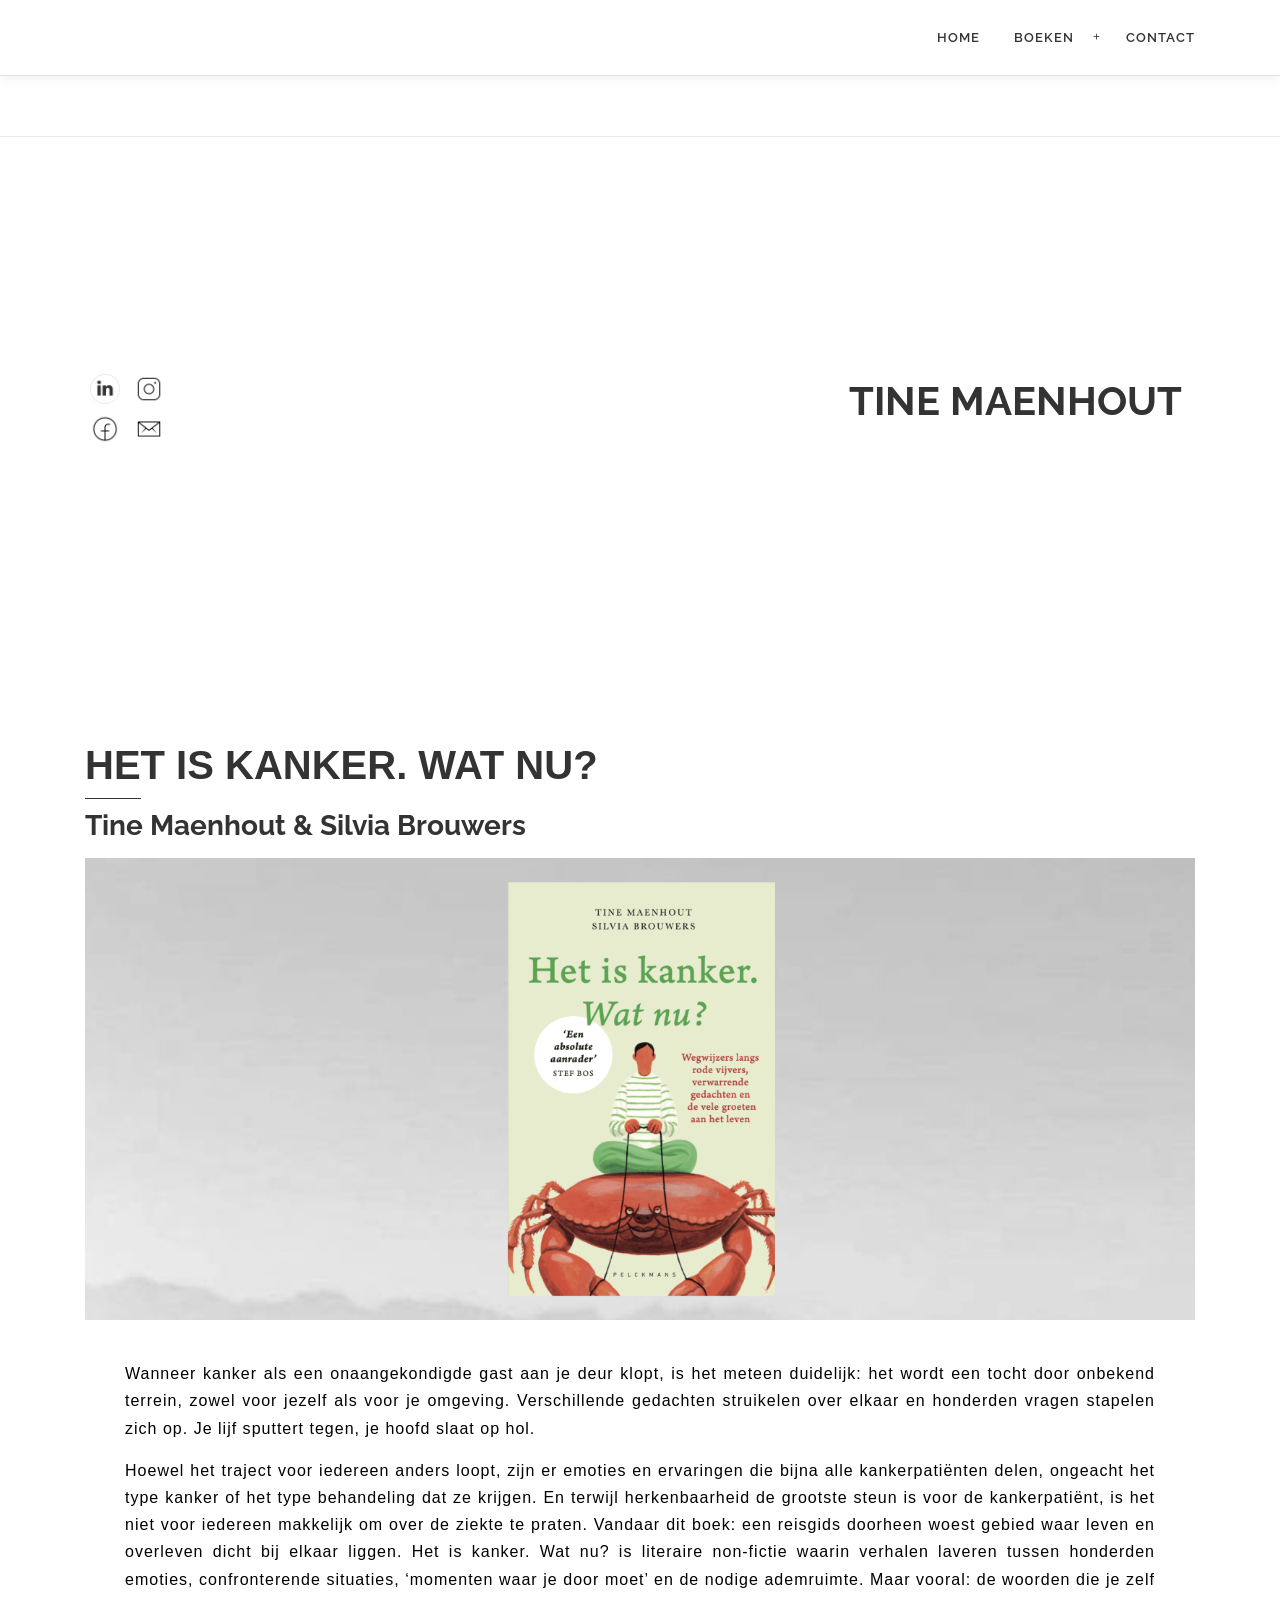
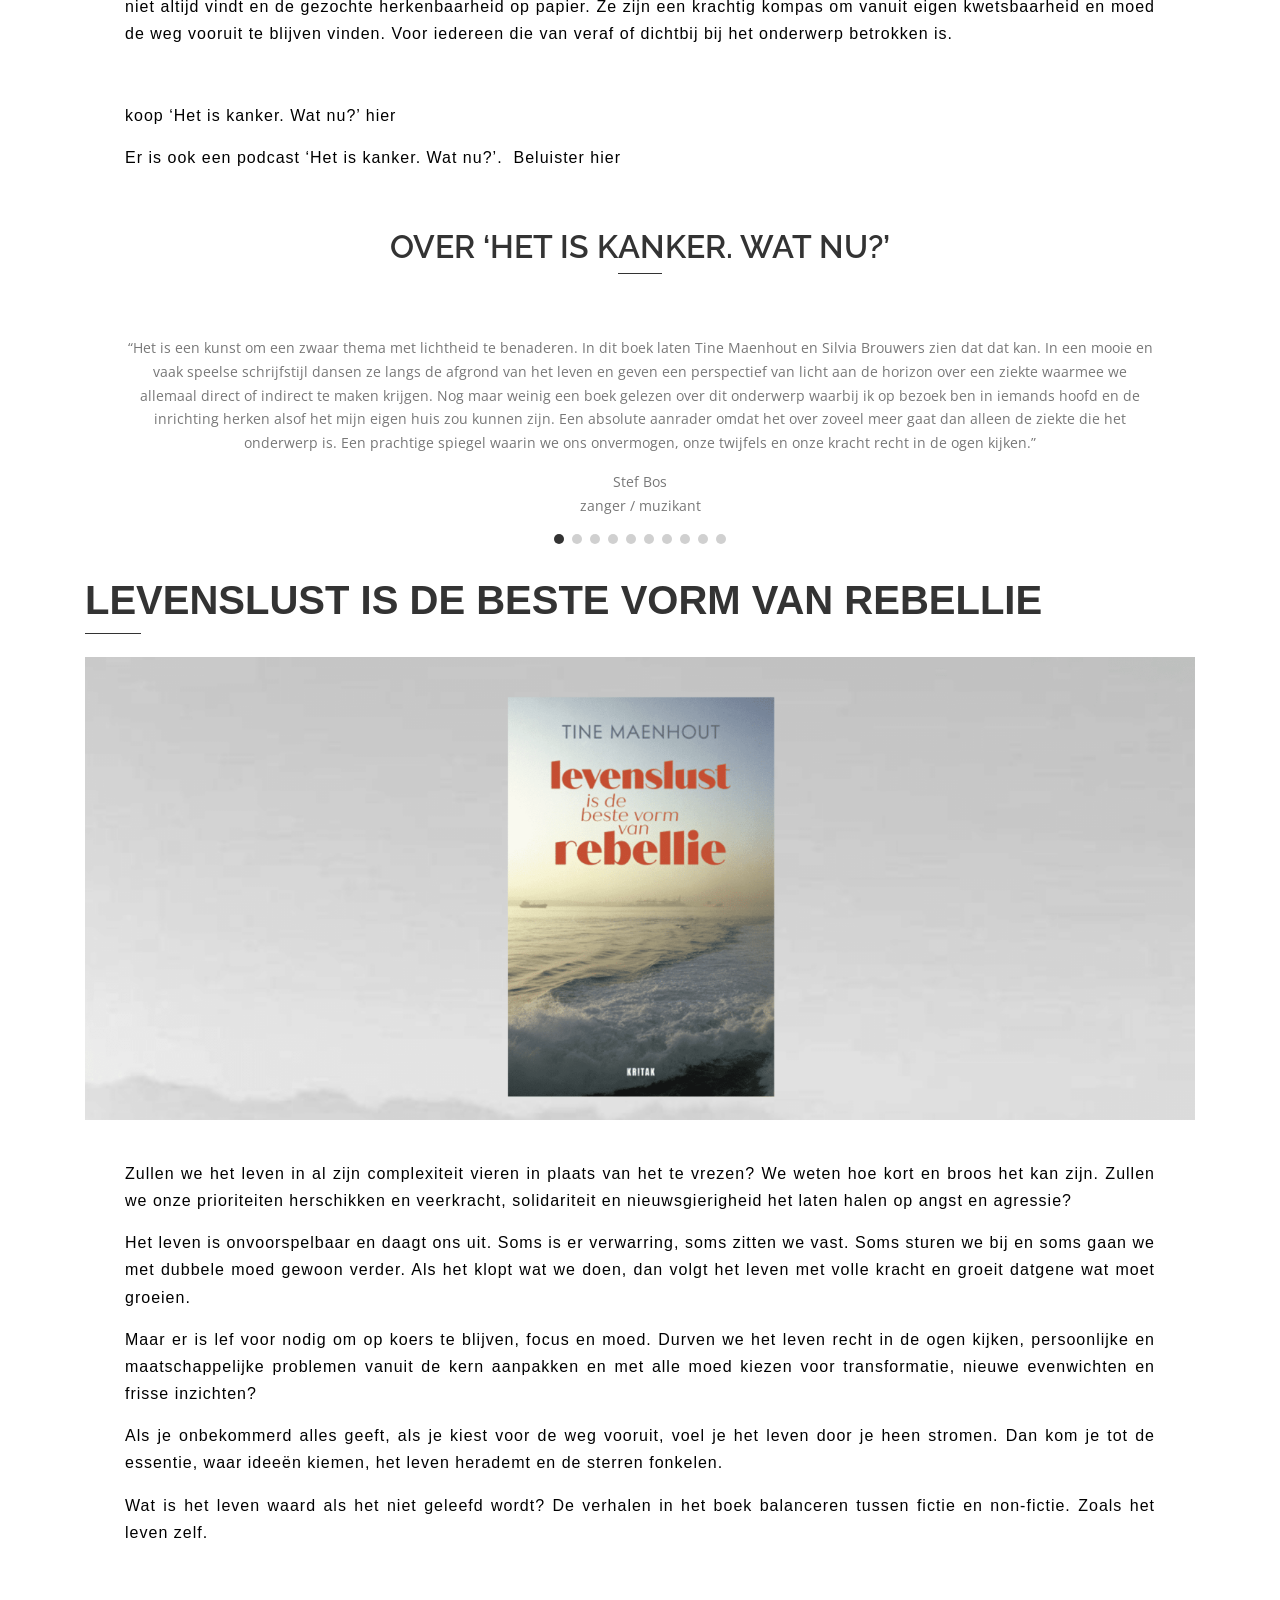
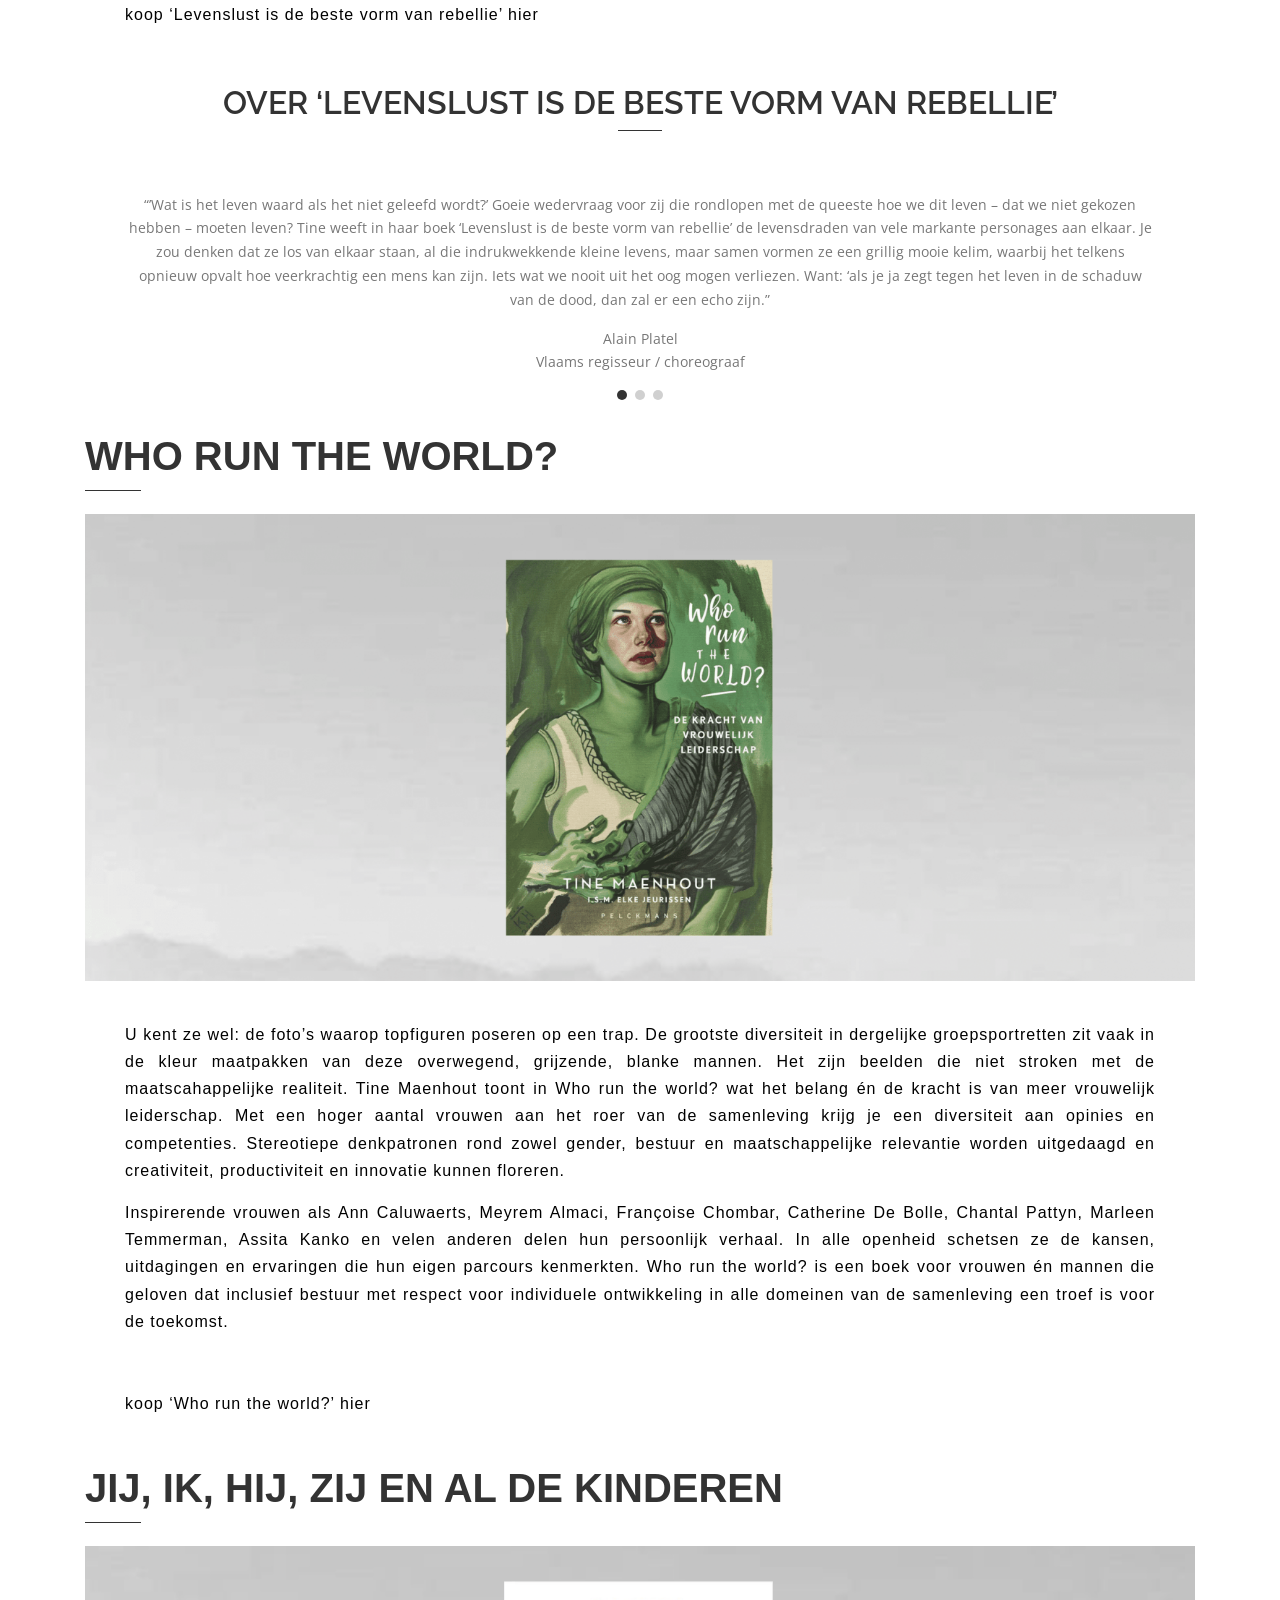
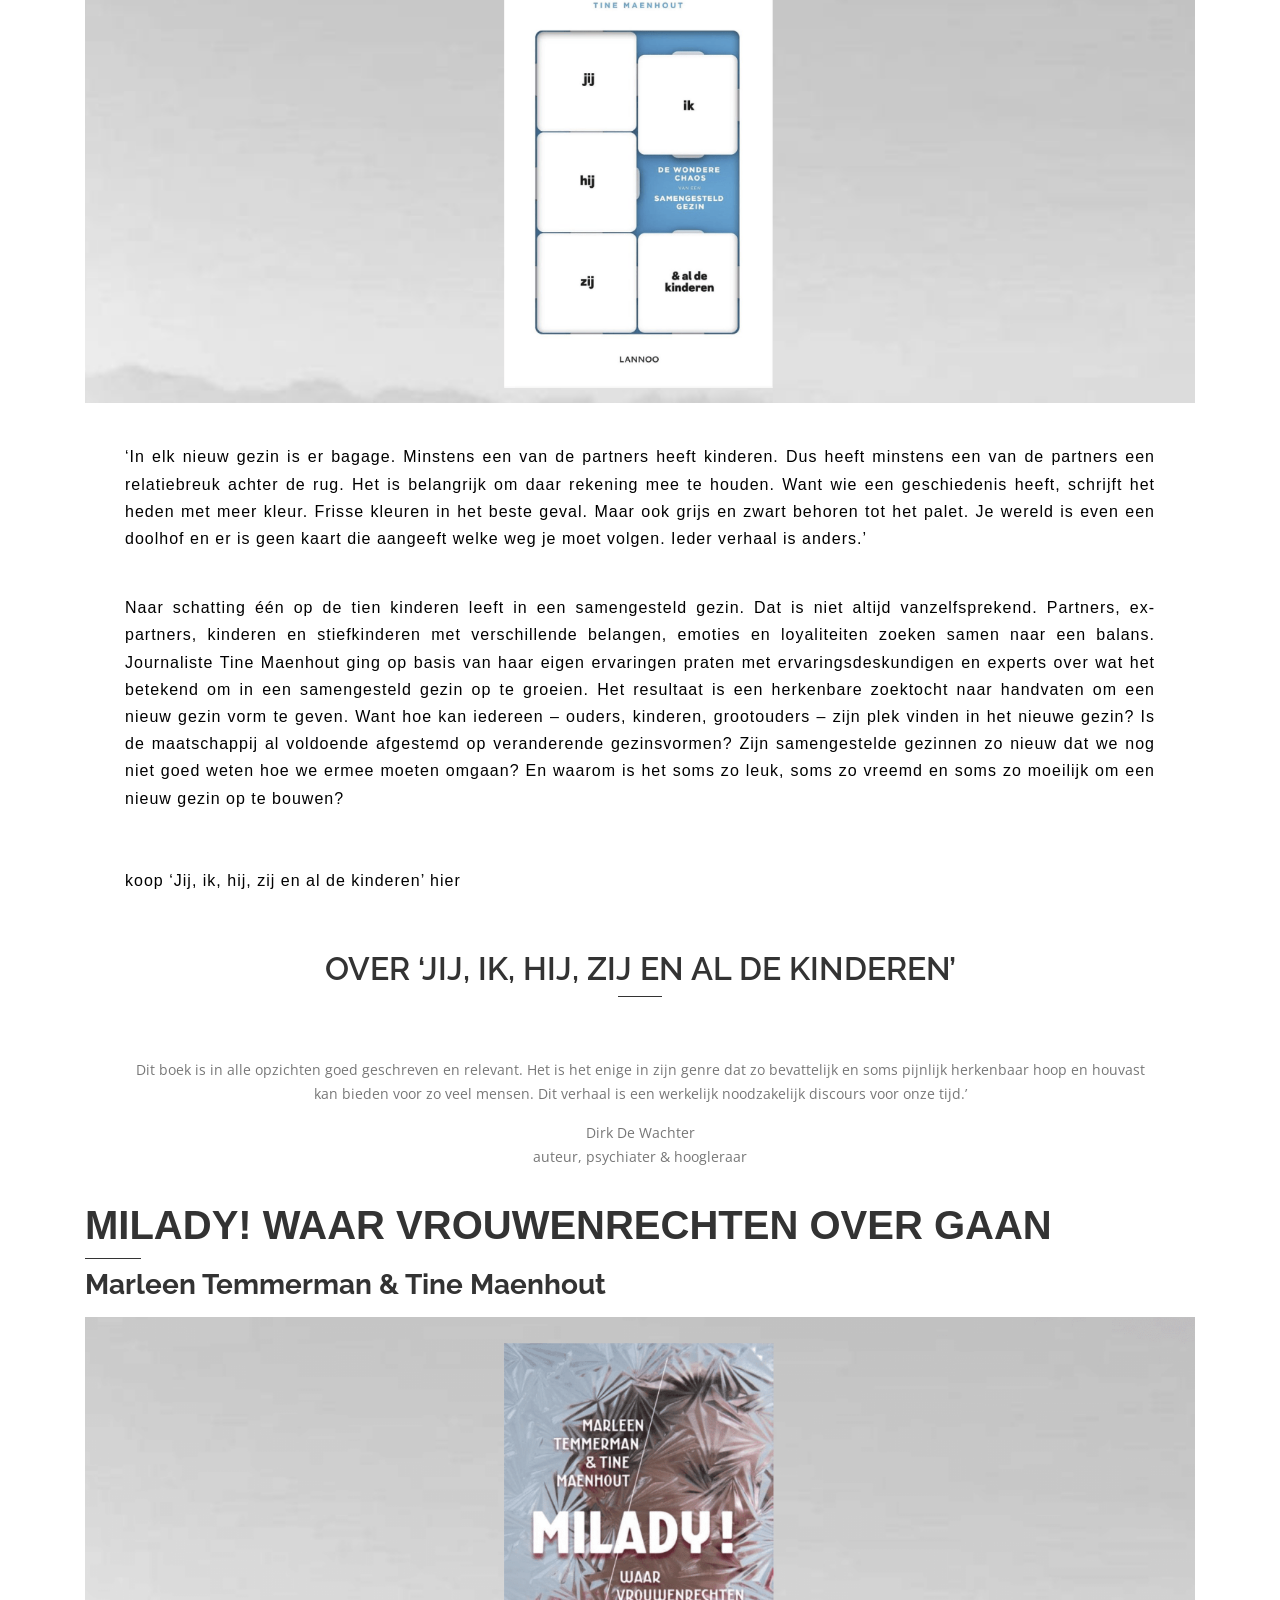
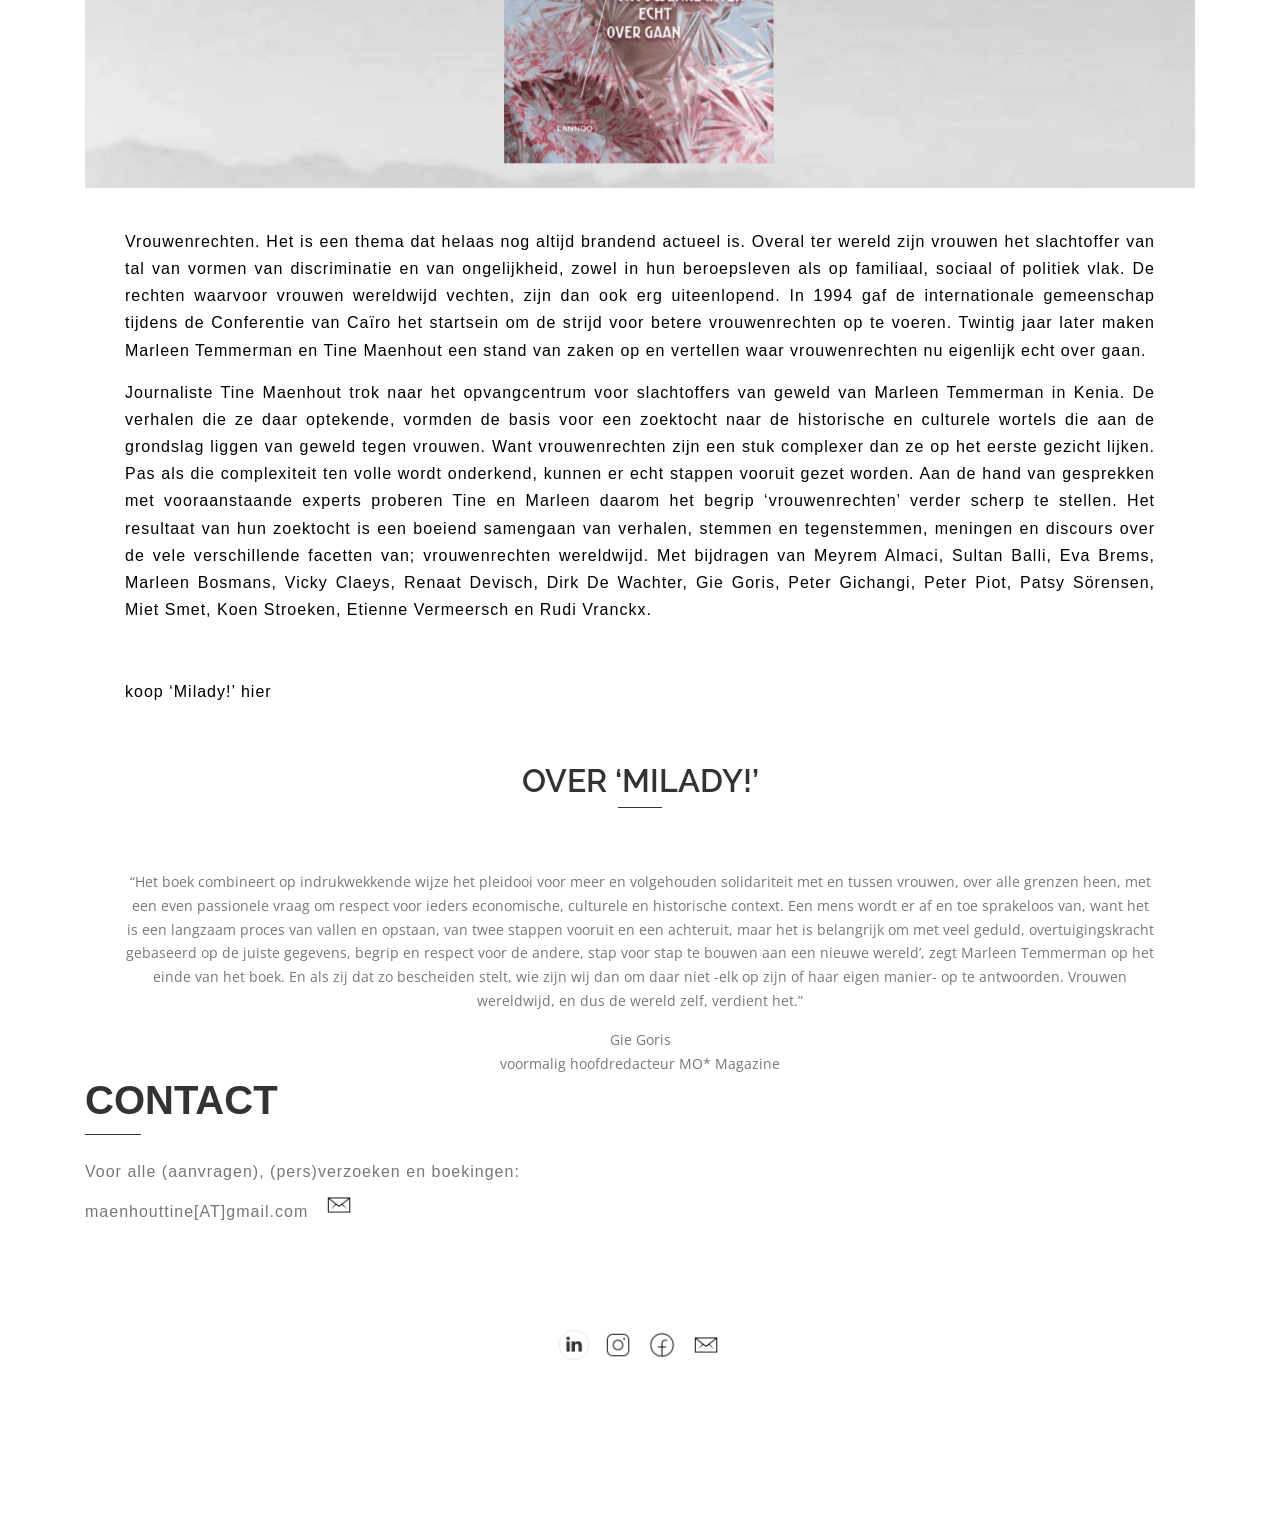
==== commit 21fd8fe8: "Add files via upload" ====
--- a/index.html
+++ b/index.html
@@ -655,7 +655,7 @@
                 </div>
                         </div>
         </div>
-                        <div data-anchor="CONTACT" data-hide-anchor="1" data-lazy="1" class="module_row themify_builder_row tb_has_section tb_section-CONTACT tb_s236564 tf_w">
+                        <div id="CONTACT" data-anchor="CONTACT" data-hide-anchor="1" data-lazy="1" class="module_row themify_builder_row tb_has_section tb_section-CONTACT tb_s236564 tf_w">
                         <div class="row_inner col_align_top tb_col_count_1 tf_box tf_rel">
                         <div data-lazy="1" class="module_column tb-column col-full tb_f2ki564 first">
                     
--- a/styles/generated/268663044/themify-921905431.css
+++ b/styles/generated/268663044/themify-921905431.css
@@ -0,0 +1,55 @@
+@charset "UTF-8";
+/* framework 7.7.0 */
+
+/*/css/base.min.css*/
+:where(.tf_loader){width:1em;height:1em;overflow:hidden;display:inline-block;vertical-align:middle;position:relative}.tf_loader:before{content:'';width:100%;height:100%;position:absolute;top:0;left:0;text-indent:-9999em;border-radius:50%;box-sizing:border-box;border:.15em solid rgba(149,149,149,.2);border-left-color:rgba(149,149,149,.6);animation:tf_loader 1.1s infinite linear}@keyframes tf_loader{0{transform:rotate(0)}100%{transform:rotate(360deg)}}.tf_clear{clear:both}.tf_left{float:left}.tf_right{float:right}.tf_textl{text-align:left}.tf_textr{text-align:right}.tf_textc{text-align:center}.tf_textj{text-align:justify}.tf_text_dec{text-decoration:none}.tf_hide{display:none}.tf_hidden{visibility:hidden}.tf_block{display:block}.tf_inline_b{display:inline-block}.tf_vmiddle{vertical-align:middle}.tf_mw{max-width:100%}.tf_w{width:100%}.tf_h{height:100%}:where(.tf_overflow){overflow:hidden}.tf_box{box-sizing:border-box}:where(.tf_abs){position:absolute;inset:0}:where(.tf_abs_t){position:absolute;top:0;left:0}:where(.tf_abs_b){position:absolute;bottom:0;left:0}:where(.tf_abs_c){position:absolute;top:50%;left:50%;transform:translate(-50%,-50%)}.tf_rel{position:relative}:where(.tf_opacity){opacity:0}.tf_clearfix:after{content:"";display:table;clear:both}.loops-wrapper>.post,.woocommerce ul.loops-wrapper.products>li.product{float:left;box-sizing:border-box;margin-left:3.2%;margin-right:0;margin-bottom:2.5em;clear:none}.woocommerce .loops-wrapper.no-gutter.products>.product,body .loops-wrapper.no-gutter>.post{margin:0}.woocommerce .loops-wrapper.products.list-post>.product{margin-left:0}.tf_scrollbar{scroll-behavior:smooth;--tf_scroll_color:rgba(137,137,137,.2);--tf_scroll_color_hover:rgba(137,137,137,.4);scrollbar-color:var(--tf_scroll_color) transparent;scrollbar-width:thin}.tf_scrollbar::-webkit-scrollbar{width:var(--tf_scroll_w,10px);height:var(--tf_scroll_h,10px)}.tf_scrollbar::-webkit-scrollbar-thumb{background-color:var(--tf_scroll_color);background-clip:padding-box;border:2px solid transparent;border-radius:5px}.tf_scrollbar:hover{scrollbar-color:var(--tf_scroll_color_hover) transparent}.tf_scrollbar:hover::-webkit-scrollbar-thumb{background-color:var(--tf_scroll_color_hover)}.tf_close{position:relative;transition:transform .3s linear;cursor:pointer}.tf_close:after,.tf_close:before{content:'';height:100%;width:1px;position:absolute;top:50%;left:50%;transform:translate(-50%,-50%) rotate(45deg);background-color:currentColor;transition:transform .25s}.tf_close:after{transform:translate(-50%,-50%) rotate(-45deg)}.tf_close:hover:after{transform:translate(-50%,-50%) rotate(45deg)}.tf_close:hover:before{transform:translate(-50%,-50%) rotate(135deg)}.tf_vd_lazy:fullscreen video{height:100%;object-fit:contain}
+
+/*/wp-includes/css/dist/block-library/common.min.css*/
+:root{--wp-block-synced-color:#7a00df;--wp-block-synced-color--rgb:122,0,223;--wp-bound-block-color:var(--wp-block-synced-color);--wp-editor-canvas-background:#ddd;--wp-admin-theme-color:#007cba;--wp-admin-theme-color--rgb:0,124,186;--wp-admin-theme-color-darker-10:#006ba1;--wp-admin-theme-color-darker-10--rgb:0,107,160.5;--wp-admin-theme-color-darker-20:#005a87;--wp-admin-theme-color-darker-20--rgb:0,90,135;--wp-admin-border-width-focus:2px}@media (min-resolution:192dpi){:root{--wp-admin-border-width-focus:1.5px}}.wp-element-button{cursor:pointer}:root .has-very-light-gray-background-color{background-color:#eee}:root .has-very-dark-gray-background-color{background-color:#313131}:root .has-very-light-gray-color{color:#eee}:root .has-very-dark-gray-color{color:#313131}:root .has-vivid-green-cyan-to-vivid-cyan-blue-gradient-background{background:linear-gradient(135deg,#00d084,#0693e3)}:root .has-purple-crush-gradient-background{background:linear-gradient(135deg,#34e2e4,#4721fb 50%,#ab1dfe)}:root .has-hazy-dawn-gradient-background{background:linear-gradient(135deg,#faaca8,#dad0ec)}:root .has-subdued-olive-gradient-background{background:linear-gradient(135deg,#fafae1,#67a671)}:root .has-atomic-cream-gradient-background{background:linear-gradient(135deg,#fdd79a,#004a59)}:root .has-nightshade-gradient-background{background:linear-gradient(135deg,#330968,#31cdcf)}:root .has-midnight-gradient-background{background:linear-gradient(135deg,#020381,#2874fc)}:root{--wp--preset--font-size--normal:16px;--wp--preset--font-size--huge:42px}.has-regular-font-size{font-size:1em}.has-larger-font-size{font-size:2.625em}.has-normal-font-size{font-size:var(--wp--preset--font-size--normal)}.has-huge-font-size{font-size:var(--wp--preset--font-size--huge)}:root .has-text-align-center{text-align:center}:root .has-text-align-left{text-align:left}:root .has-text-align-right{text-align:right}.has-fit-text{white-space:nowrap!important}#end-resizable-editor-section{display:none}.aligncenter{clear:both}.items-justified-left{justify-content:flex-start}.items-justified-center{justify-content:center}.items-justified-right{justify-content:flex-end}.items-justified-space-between{justify-content:space-between}.screen-reader-text{word-wrap:normal!important;border:0;clip-path:inset(50%);height:1px;margin:-1px;overflow:hidden;padding:0;position:absolute;width:1px}.screen-reader-text:focus{background-color:#ddd;clip-path:none;color:#444;display:block;font-size:1em;height:auto;left:5px;line-height:normal;padding:15px 23px 14px;text-decoration:none;top:5px;width:auto;z-index:100000}html :where(.has-border-color){border-style:solid}html :where([style*=border-color]){border-style:solid}html :where([style*=border-top-color]){border-top-style:solid}html :where([style*=border-right-color]){border-right-style:solid}html :where([style*=border-bottom-color]){border-bottom-style:solid}html :where([style*=border-left-color]){border-left-style:solid}html :where([style*=border-width]){border-style:solid}html :where([style*=border-top-width]){border-top-style:solid}html :where([style*=border-right-width]){border-right-style:solid}html :where([style*=border-bottom-width]){border-bottom-style:solid}html :where([style*=border-left-width]){border-left-style:solid}html :where(img[class*=wp-image-]){height:auto;max-width:100%}:where(figure){margin:0 0 1em}html :where(.is-position-sticky){--wp-admin--admin-bar--position-offset:var(--wp-admin--admin-bar--height,0px)}@media screen and (max-width:600px){html :where(.is-position-sticky){--wp-admin--admin-bar--position-offset:0px}}
+/*/wp-content/plugins/themify-builder/css/modules/image.css*/
+.module-image .image-title{font-size:1.2em;margin:0 0 .3em}.module-image .image-title a{color:inherit;font-family:inherit;text-decoration:none;text-shadow:inherit}.module-image .image-wrap{width:auto}.module-image .image-wrap img{display:inline-block;vertical-align:top}.module-image.rounded .image-wrap img{border-radius:var(--tb_rounded_corner)}.module-image.circle .image-wrap img{border-radius:50em}.module-image.bordered .image-wrap img{background:#fff;border:1px solid rgba(0,0,0,.15);box-sizing:border-box;padding:3px}.module-image.drop-shadow .image-wrap img{box-shadow:0 1px 8px 2px rgba(0,0,0,.15)}.module-image.auto_fullwidth .lightbox{display:block}.module-image.auto_fullwidth :is(.image-wrap,img){display:block;width:100%}.module-image .image-wrap .lightbox{display:inline-block;max-width:100%;position:relative}
+/*/wp-content/plugins/themify-builder/css/modules/appearance.css*/
+.shadow{--tb_app_shadow:0 1px 8px 1px rgba(0,0,0,.1)}.embossed{--tb_app_shadow:inset 0 1px 0 hsla(0,0%,100%,.5),inset 0 -3px 0 rgba(0,0,0,.1)}.gradient{--tb_app_gr:linear-gradient(180deg,hsla(0,0%,100%,.45) 0%,hsla(0,0%,100%,0))}.rounded{--tb_app_r:var(--tb_rounded_corner)}.glossy{--tb_app_glc:"";--tb_app_gl:linear-gradient(0deg,hsla(0,0%,100%,.2),hsla(0,0%,100%,.5))}.ui.glossy:before,.ui.glossy>:is(.accordion-title,.tab-nav) a:before,.ui.nav.glossy a:before{background:var(--tb_app_gl);border-top-left-radius:inherit;border-top-right-radius:inherit;content:var(--tb_app_glc);height:50%;left:0;pointer-events:none;position:absolute;top:0;width:100%;z-index:0}
+/*/wp-content/plugins/themify-builder/css/modules/image_styles/left.css*/
+.module-image.image-left .image-wrap{float:left;margin:0 1.2em 1em 0}.module-image.image-left .image-content{min-width:100px;overflow:hidden;padding-top:8px;text-align:left}
+/*/wp-content/plugins/themify-builder/css/modules/text.css*/
+.drop-cap>:first-child:first-letter,.tb_text_dropcap>.tb_text_wrap:first-child:first-letter{background-color:var(--theme_accent,#0f70e8);color:#fff;float:left;font-size:2.85em;line-height:.4em;margin-right:.325em;margin-block:.15em .25em;padding:.425em .375em}.tb-text-more-link-indicator{background:rgba(55,55,55,.6);display:block;height:3px;margin:5px 0}
+/*/wp-content/plugins/themify-builder/css/modules/fancy-heading.css*/
+.module-fancy-heading .fancy-heading{line-height:1.25}.module.module-fancy-heading a{display:inline-block;text-decoration:none}.module-fancy-heading a:hover{text-decoration:none}.module-fancy-heading .sub-head{font-size:70%;padding-top:.3em}.module-fancy-heading .main-head+.sub-head:before{border-top:1px solid;content:"";display:block;padding-top:.3em;width:2em}.module-fancy-heading .tf_textc .sub-head:before{margin:auto}.module-fancy-heading .tf_textr .sub-head:before{margin:0 0 0 auto}.inline-fancy-heading .fancy-heading .sub-head:after,:is(.module-fancy-heading.tb_hide_divider,.inline-fancy-heading) .sub-head:before{display:none}.module-fancy-heading:not(.inline-fancy-heading) .tb_fancy_heading_icon_wrap{display:flex;margin-top:.2em}.module-fancy-heading .tb_fancy_heading_border{width:40px}.module-fancy-heading .tb_fancy_heading_border:before{border-top:1px solid hsla(0,0%,71%,.5);content:"";left:0;margin-bottom:-1px;position:absolute;top:50%;width:100%}.module-fancy-heading .tb_fancy_heading_icon{font-size:.5em;line-height:0;margin:0 8px;vertical-align:middle}.module-fancy-heading .tb_fancy_heading_icon em{font-size:1em;line-height:1;margin:0;padding:0}.module-fancy-heading .tb_fancy_heading_icon img{border:0;box-sizing:content-box;margin:0;min-width:40px;padding:0;vertical-align:middle;width:40px}.module-fancy-heading:not(.inline-fancy-heading) .tf_textc .tb_fancy_heading_icon_wrap{justify-content:center}.module-fancy-heading:not(.inline-fancy-heading) .tf_textr .tb_fancy_heading_icon_wrap{justify-content:right}
+/*/wp-content/plugins/themify-builder/css/modules/image_styles/top.css*/
+.module-image.image-top .image-content{margin-block:.5em 1em}
+/*/wp-content/plugins/themify-builder/css/themify-builder-style.css*/
+:root{--tb_rounded_corner:12px}.module_column,.module_row,.module_row .module,.module_subrow{box-sizing:border-box;min-width:0;position:relative}.module,.module-accordion i,:is(.module-buttons,.module_row,.module_subrow,.module_column,.module-image img):hover{transition:.5s ease;transition-property:background,font-size,line-height,color,padding,margin,border,border-radius,box-shadow,text-shadow,filter,transform}.entry-content>p:is(:first-of-type,:first-of-type+p):empty{margin:0;padding:0}.module_row{-webkit-backface-visibility:hidden;backface-visibility:hidden;display:flex;flex-wrap:wrap}.themify_builder_slider_wrap{transition:none}[data-tbfullwidthvideo]:is(.module_row,.module_subrow,.module_column){background-size:cover}.module_subrow,.row_inner{display:grid;--gutter:3.2%;--narrow:1.6%;--none:0;--align_start:start;--align_center:center;--align_end:end;--auto_height:stretch;--align_items:var(--auto_height);--align_content:var(--align_start);--colg:var(--gutter);--c1:1fr;--c2:1fr 1fr;--c3:1fr 1fr 1fr;--c4:1fr 1fr 1fr 1fr;--c5:1fr 1fr 1fr 1fr 1fr;--c6:1fr 1fr 1fr 1fr 1fr 1fr;--c1_2:1fr 2.1025fr;--c2_1:2.1025fr 1fr;--c1_3:1fr 3.2831fr;--c3_1:3.2831fr 1fr;--c1_1_2:1fr 1fr 2.1415fr;--c1_2_1:1fr 2.1415fr 1fr;--c2_1_1:2.1415fr 1fr 1fr;--col:repeat(auto-fit,minmax(1%,1fr));align-content:var(--align_content);align-items:var(--align_items);gap:var(--rowg,0) var(--colg);grid:var(--row,none)/var(--col);grid-auto-columns:1fr;grid-template-areas:var(--area);--area5_3:"col1 col1 col2 col2 col3 col3" "col4 col4 col5 col5 . .";--area5_1_2:"col1 col2 col2" "col3 col4 col5";--area5_2_1:"col1 col1 col2" "col3 col4 col5";--area5_1_3:"col1 col2 col2 col2" "col3 col4 col4 col4" "col5 col5 col5 col5";--area5_3_1:"col1 col1 col1 col2" "col3 col4 col4 col5";--area5_1_1_2:"col1 col2 col3 col3" "col4 col4 col5 col5";--area5_1_2_1:"col1 col2 col2 col3" "col4 col4 col5 col5";--area5_2_1_1:"col1 col1 col2 col3" "col4 col4 col5 col5";--aream2_auto:"col1" "col2";--aream3_auto:"col1" "col2" "col3";--aream4_auto:"col1" "col2" "col3" "col4";--aream5_auto:"col1" "col2" "col3" "col4" "col5";--areat6_auto:"col1 col2 col3" "col4 col5 col6";--aream6_auto:"col1 col2" "col3 col4" "col5 col6";--areat7_auto:"col1 col2" "col3 col4" "col5 col6" "col7 col7";--aream7_auto:"col1" "col2" "col3" "col4" "col5" "col6" "col7";--areat8_auto:"col1 col2" "col3 col4" "col5 col6" "col7 col7" "col8 col8";--aream8_auto:"col1" "col2" "col3" "col4" "col5" "col6" "col7" "col8"}.row_inner{margin:0 auto;width:min(1160px,100%)}.module_row.fullheight .module_subrow,.module_row.fullwidth>.row_inner{max-width:100%;width:100%}@supports(-webkit-touch-callout:none){.module_column,.module_row,.module_subrow{background-attachment:scroll!important}}.module_row.fullheight{min-height:100vh}.fullheight>.row_inner,.fullheight>.row_inner>.module_column{min-height:inherit}div.module_column{align-content:inherit;align-items:inherit;display:grid;float:none;margin-inline:0;max-width:none;width:auto}.col_align_middle,.fullheight>.tb_col_count_1{--align_content:var(--align_center)}.gutter-narrow{--colg:var(--narrow)}.gutter-none{--colg:var(--none)}.module_column:first-of-type{grid-area:col1}.module_column:nth-of-type(2){grid-area:col2}.module_column:nth-of-type(3){grid-area:col3}.module_column:nth-of-type(4){grid-area:col4}.module_column:nth-of-type(5){grid-area:col5}.module_column:nth-of-type(6){grid-area:col6}.module_column:nth-of-type(7){grid-area:col7}.module_column:nth-of-type(8){grid-area:col8}.module_column:nth-of-type(9){grid-area:col9}.module_column:nth-of-type(10){grid-area:col10}.module_column:nth-of-type(11){grid-area:col11}.module_column:nth-of-type(12){grid-area:col12}.module_column:nth-of-type(13){grid-area:col13}.module_column:nth-of-type(14){grid-area:col14}.module_column:nth-of-type(15){grid-area:col15}.module_column:nth-of-type(16){grid-area:col16}.tb_col_count_1>.module_column{grid-area:auto}.tb_col_count_2{--area:"col1 col2"}.tb_col_count_3{--area:"col1 col2 col3"}.tb_col_count_4{--area:"col1 col2 col3 col4"}.tb_col_count_5{--area:"col1 col2 col3 col4 col5"}.tb_col_count_6{--area:"col1 col2 col3 col4 col5 col6"}.tb_col_count_7{--area:"col1 col2 col3 col4 col5 col6 col7"}.tb_col_count_8{--area:"col1 col2 col3 col4 col5 col6 col7 col8"}.module:after{clear:both;content:"";display:table}.module_row ul.loops-wrapper{display:block;list-style:none;margin:0;padding:0}.tb_default_color{--tb_pr_color:#555;--tb_pr_bg:#f7f7f7;--tb_pr_hover_bg:#f1f1f1}.module_row .ui{background-color:var(--tb_pr_bg,#f7f7f7);color:var(--tb_pr_color,#555)}.ui.rounded{border-radius:var(--tb_app_r,0)}.ui.gradient{background-image:var(--tb_app_gr,none)}.ui:is(.shadow,.embossed){box-shadow:var(--tb_app_shadow,none)}.ui.builder_button{border:1px solid rgba(0,0,0,.05);border-radius:var(--tb_app_r,0);font-size:var(--tb_mb_f,1em);line-height:1.35;padding:.625em 1.25em;position:relative;transition:.3s linear;transition-property:color,background-color,padding,border,box-shadow}.builder_button:not(:is(.tf_flx,.tf_in_flx)){display:inline-block}.builder_button:hover{background-color:var(--tb_pr_hover_bg,#f1f1f1);text-decoration:none}.module_row .module .ui.builder_button{text-decoration:none}.ui.transparent{--tb_pr_bg:transparent;--tb_pr_hover_bg:transparent;--tb_pr_color:#555;--tb_app_r:0;--tb_app_gr:none;--tb_app_shadow:none;border:0;color:inherit}.transparent.gradient{--tb_app_gr:linear-gradient(180deg,hsla(0,0%,100%,.45) 0%,hsla(0,0%,100%,0))}.module-title{font-size:1.2em;margin:0 0 1.2em}.module img{border:0;vertical-align:bottom}.module-slider{margin-bottom:2.5em}.module-widget .widget{margin:0}.wp-caption{max-width:100%}.module-map button{border-radius:0}.module-map .gm-style-mtc img{margin-right:5px;vertical-align:baseline}.module-plain-text:after{display:contents!important}@media (max-width:1260px){.row_inner{max-width:94%}}@media (max-width:760px){.row_inner{max-width:90%}}.themify_builder div.builder-parallax-scrolling{transition:background-position-y 0s}@supports not(cursor:grab){.builder-parallax-scrolling{background-attachment:scroll!important}}
+/*/wp-content/plugins/themify-builder/theme-compat/onepress.css*/
+body.tb_fullwidth #secondary,body.tb_hide_title .page-header{position:absolute!important;clip:rect(1px,1px,1px,1px);left:-999em}body.tb_fullwidth #primary,body.tb_fullwidth .site-content>.container{float:none;margin:0;max-width:none;padding:0;width:auto}
+/*/wp-content/uploads/themify-css/themify-builder-2-generated.css*/
+/* Generated from page: voorbeeld-pagina */
+.themify_builder_content-2 .tb_zrp2264>.row_inner{--align_content:var(--align_center);--align_items:var(--align_content);--col:.335fr 1.665fr 1fr}
+.themify_builder_content-2 .tb_8jex747.module-plain-text{padding-right:40px;text-align:center}
+.themify_builder_content-2 .tb_gmcg564.module-image{transform-origin:50% 50%}
+.themify_builder_content-2 .tb_bs3m985{padding:0;margin-top:100px}
+.themify_builder_content-2 .tb_vpna142.module-fancy-heading.module .main-head,.themify_builder_content-2 .tb_g8av992.module-fancy-heading.module .main-head,.themify_builder_content-2 .tb_5a3v956.module-fancy-heading.module .main-head,.themify_builder_content-2 .tb_qa8s120.module-fancy-heading.module .main-head,.themify_builder_content-2 .tb_s8ja636.module-fancy-heading.module .main-head,.themify_builder_content-2 .tb_m49v437.module-fancy-heading.module .main-head,.themify_builder_content-2 .tb_ontl187.module-plain-text .tb_text_wrap,.themify_builder_content-2 .tb_ontl187.module-plain-text .tb_text_wrap p,.themify_builder_content-2 .tb_ontl187.module-plain-text .tb_text_wrap blockquote,.themify_builder_content-2 .tb_ontl187.module-plain-text .tb_text_wrap h1,.themify_builder_content-2 .tb_ontl187.module-plain-text .tb_text_wrap h2,.themify_builder_content-2 .tb_ontl187.module-plain-text .tb_text_wrap h3,.themify_builder_content-2 .tb_ontl187.module-plain-text .tb_text_wrap h4,.themify_builder_content-2 .tb_ontl187.module-plain-text .tb_text_wrap h5,.themify_builder_content-2 .tb_ontl187.module-plain-text .tb_text_wrap h6,.themify_builder_content-2 .tb_ontl187.module-plain-text .tb_text_wrap li,.themify_builder_content-2 .tb_ontl187.module-plain-text .tb_text_wrap span{font-family:"Arial", "Helvetica", sans-serif}
+.themify_builder_content-2 .tb_vvuy548.module-image,.themify_builder_content-2 .tb_7fiu992.module-image,.themify_builder_content-2 .tb_prok956.module-image,.themify_builder_content-2 .tb_h41c120.module-image,.themify_builder_content-2 .tb_h5kr636.module-image{background-image:none;background-color:#fff}
+.themify_builder_content-2 .tb_qb90696.module-text,.themify_builder_content-2 .tb_gnfy992.module-text,.themify_builder_content-2 .tb_t6by956.module-text,.themify_builder_content-2 .tb_yzoq120.module-text,.themify_builder_content-2 .tb_2zoa636.module-text{margin-top:40px;text-align:justify;letter-spacing:1.008px;font-size:16px;margin-right:40px;margin-left:40px}
+.themify_builder_content-2 .tb_qb90696.module-text .tb_text_wrap,.themify_builder_content-2 .tb_qb90696.module-text .tb_text_wrap p,.themify_builder_content-2 .tb_qb90696.module-text .tb_text_wrap blockquote,.themify_builder_content-2 .tb_qb90696.module-text .tb_text_wrap h1,.themify_builder_content-2 .tb_qb90696.module-text .tb_text_wrap h2,.themify_builder_content-2 .tb_qb90696.module-text .tb_text_wrap h3,.themify_builder_content-2 .tb_qb90696.module-text .tb_text_wrap h4,.themify_builder_content-2 .tb_qb90696.module-text .tb_text_wrap h5,.themify_builder_content-2 .tb_qb90696.module-text .tb_text_wrap h6,.themify_builder_content-2 .tb_qb90696.module-text .tb_text_wrap li,.themify_builder_content-2 .tb_qb90696.module-text .tb_text_wrap span,.themify_builder_content-2 .tb_p69861.module-text .tb_text_wrap,.themify_builder_content-2 .tb_p69861.module-text .tb_text_wrap p,.themify_builder_content-2 .tb_p69861.module-text .tb_text_wrap blockquote,.themify_builder_content-2 .tb_p69861.module-text .tb_text_wrap h1,.themify_builder_content-2 .tb_p69861.module-text .tb_text_wrap h2,.themify_builder_content-2 .tb_p69861.module-text .tb_text_wrap h3,.themify_builder_content-2 .tb_p69861.module-text .tb_text_wrap h4,.themify_builder_content-2 .tb_p69861.module-text .tb_text_wrap h5,.themify_builder_content-2 .tb_p69861.module-text .tb_text_wrap h6,.themify_builder_content-2 .tb_p69861.module-text .tb_text_wrap li,.themify_builder_content-2 .tb_p69861.module-text .tb_text_wrap span,.themify_builder_content-2 .tb_gnfy992.module-text .tb_text_wrap,.themify_builder_content-2 .tb_gnfy992.module-text .tb_text_wrap p,.themify_builder_content-2 .tb_gnfy992.module-text .tb_text_wrap blockquote,.themify_builder_content-2 .tb_gnfy992.module-text .tb_text_wrap h1,.themify_builder_content-2 .tb_gnfy992.module-text .tb_text_wrap h2,.themify_builder_content-2 .tb_gnfy992.module-text .tb_text_wrap h3,.themify_builder_content-2 .tb_gnfy992.module-text .tb_text_wrap h4,.themify_builder_content-2 .tb_gnfy992.module-text .tb_text_wrap h5,.themify_builder_content-2 .tb_gnfy992.module-text .tb_text_wrap h6,.themify_builder_content-2 .tb_gnfy992.module-text .tb_text_wrap li,.themify_builder_content-2 .tb_gnfy992.module-text .tb_text_wrap span,.themify_builder_content-2 .tb_1tpu992.module-text .tb_text_wrap,.themify_builder_content-2 .tb_1tpu992.module-text .tb_text_wrap p,.themify_builder_content-2 .tb_1tpu992.module-text .tb_text_wrap blockquote,.themify_builder_content-2 .tb_1tpu992.module-text .tb_text_wrap h1,.themify_builder_content-2 .tb_1tpu992.module-text .tb_text_wrap h2,.themify_builder_content-2 .tb_1tpu992.module-text .tb_text_wrap h3,.themify_builder_content-2 .tb_1tpu992.module-text .tb_text_wrap h4,.themify_builder_content-2 .tb_1tpu992.module-text .tb_text_wrap h5,.themify_builder_content-2 .tb_1tpu992.module-text .tb_text_wrap h6,.themify_builder_content-2 .tb_1tpu992.module-text .tb_text_wrap li,.themify_builder_content-2 .tb_1tpu992.module-text .tb_text_wrap span,.themify_builder_content-2 .tb_t6by956.module-text .tb_text_wrap,.themify_builder_content-2 .tb_t6by956.module-text .tb_text_wrap p,.themify_builder_content-2 .tb_t6by956.module-text .tb_text_wrap blockquote,.themify_builder_content-2 .tb_t6by956.module-text .tb_text_wrap h1,.themify_builder_content-2 .tb_t6by956.module-text .tb_text_wrap h2,.themify_builder_content-2 .tb_t6by956.module-text .tb_text_wrap h3,.themify_builder_content-2 .tb_t6by956.module-text .tb_text_wrap h4,.themify_builder_content-2 .tb_t6by956.module-text .tb_text_wrap h5,.themify_builder_content-2 .tb_t6by956.module-text .tb_text_wrap h6,.themify_builder_content-2 .tb_t6by956.module-text .tb_text_wrap li,.themify_builder_content-2 .tb_t6by956.module-text .tb_text_wrap span,.themify_builder_content-2 .tb_gqwp956.module-text .tb_text_wrap,.themify_builder_content-2 .tb_gqwp956.module-text .tb_text_wrap p,.themify_builder_content-2 .tb_gqwp956.module-text .tb_text_wrap blockquote,.themify_builder_content-2 .tb_gqwp956.module-text .tb_text_wrap h1,.themify_builder_content-2 .tb_gqwp956.module-text .tb_text_wrap h2,.themify_builder_content-2 .tb_gqwp956.module-text .tb_text_wrap h3,.themify_builder_content-2 .tb_gqwp956.module-text .tb_text_wrap h4,.themify_builder_content-2 .tb_gqwp956.module-text .tb_text_wrap h5,.themify_builder_content-2 .tb_gqwp956.module-text .tb_text_wrap h6,.themify_builder_content-2 .tb_gqwp956.module-text .tb_text_wrap li,.themify_builder_content-2 .tb_gqwp956.module-text .tb_text_wrap span,.themify_builder_content-2 .tb_yzoq120.module-text .tb_text_wrap,.themify_builder_content-2 .tb_yzoq120.module-text .tb_text_wrap p,.themify_builder_content-2 .tb_yzoq120.module-text .tb_text_wrap blockquote,.themify_builder_content-2 .tb_yzoq120.module-text .tb_text_wrap h1,.themify_builder_content-2 .tb_yzoq120.module-text .tb_text_wrap h2,.themify_builder_content-2 .tb_yzoq120.module-text .tb_text_wrap h3,.themify_builder_content-2 .tb_yzoq120.module-text .tb_text_wrap h4,.themify_builder_content-2 .tb_yzoq120.module-text .tb_text_wrap h5,.themify_builder_content-2 .tb_yzoq120.module-text .tb_text_wrap h6,.themify_builder_content-2 .tb_yzoq120.module-text .tb_text_wrap li,.themify_builder_content-2 .tb_yzoq120.module-text .tb_text_wrap span,.themify_builder_content-2 .tb_i23j120.module-text .tb_text_wrap,.themify_builder_content-2 .tb_i23j120.module-text .tb_text_wrap p,.themify_builder_content-2 .tb_i23j120.module-text .tb_text_wrap blockquote,.themify_builder_content-2 .tb_i23j120.module-text .tb_text_wrap h1,.themify_builder_content-2 .tb_i23j120.module-text .tb_text_wrap h2,.themify_builder_content-2 .tb_i23j120.module-text .tb_text_wrap h3,.themify_builder_content-2 .tb_i23j120.module-text .tb_text_wrap h4,.themify_builder_content-2 .tb_i23j120.module-text .tb_text_wrap h5,.themify_builder_content-2 .tb_i23j120.module-text .tb_text_wrap h6,.themify_builder_content-2 .tb_i23j120.module-text .tb_text_wrap li,.themify_builder_content-2 .tb_i23j120.module-text .tb_text_wrap span,.themify_builder_content-2 .tb_2zoa636.module-text .tb_text_wrap,.themify_builder_content-2 .tb_2zoa636.module-text .tb_text_wrap p,.themify_builder_content-2 .tb_2zoa636.module-text .tb_text_wrap blockquote,.themify_builder_content-2 .tb_2zoa636.module-text .tb_text_wrap h1,.themify_builder_content-2 .tb_2zoa636.module-text .tb_text_wrap h2,.themify_builder_content-2 .tb_2zoa636.module-text .tb_text_wrap h3,.themify_builder_content-2 .tb_2zoa636.module-text .tb_text_wrap h4,.themify_builder_content-2 .tb_2zoa636.module-text .tb_text_wrap h5,.themify_builder_content-2 .tb_2zoa636.module-text .tb_text_wrap h6,.themify_builder_content-2 .tb_2zoa636.module-text .tb_text_wrap li,.themify_builder_content-2 .tb_2zoa636.module-text .tb_text_wrap span,.themify_builder_content-2 .tb_f4ks636.module-text .tb_text_wrap,.themify_builder_content-2 .tb_f4ks636.module-text .tb_text_wrap p,.themify_builder_content-2 .tb_f4ks636.module-text .tb_text_wrap blockquote,.themify_builder_content-2 .tb_f4ks636.module-text .tb_text_wrap h1,.themify_builder_content-2 .tb_f4ks636.module-text .tb_text_wrap h2,.themify_builder_content-2 .tb_f4ks636.module-text .tb_text_wrap h3,.themify_builder_content-2 .tb_f4ks636.module-text .tb_text_wrap h4,.themify_builder_content-2 .tb_f4ks636.module-text .tb_text_wrap h5,.themify_builder_content-2 .tb_f4ks636.module-text .tb_text_wrap h6,.themify_builder_content-2 .tb_f4ks636.module-text .tb_text_wrap li,.themify_builder_content-2 .tb_f4ks636.module-text .tb_text_wrap span{background-clip:border-box;background-image:none;color:#000;font-family:"Arial", "Helvetica", sans-serif}
+.themify_builder_content-2 .tb_p69861.module-text,.themify_builder_content-2 .tb_1tpu992.module-text,.themify_builder_content-2 .tb_gqwp956.module-text,.themify_builder_content-2 .tb_i23j120.module-text,.themify_builder_content-2 .tb_f4ks636.module-text{margin-top:40px;margin-right:40px;margin-left:40px;letter-spacing:1.008px;font-size:16px}
+.themify_builder_content-2 .tb_4hle552.module-fancy-heading,.themify_builder_content-2 .tb_xwrg135.module-testimonial-slider,.themify_builder_content-2 .tb_johe992.module-fancy-heading,.themify_builder_content-2 .tb_ls5r992.module-testimonial-slider,.themify_builder_content-2 .tb_x0po120.module-fancy-heading,.themify_builder_content-2 .tb_7gpr120.module-testimonial-slider,.themify_builder_content-2 .tb_axk3636.module-fancy-heading,.themify_builder_content-2 .tb_rnrk636.module-testimonial-slider{margin-right:40px;margin-left:40px;margin-top:40px}
+.themify_builder_content-2 .tb_txsg992,.themify_builder_content-2 .tb_lhf1955,.themify_builder_content-2 .tb_4nl5120,.themify_builder_content-2 .tb_uq41635{padding:0;margin-top:31px}
+.themify_builder_content-2 .tb_s236564{height:auto;position:relative}
+.themify_builder_content-2 .tb_ontl187.module-plain-text{font-size:16px;letter-spacing:1.008px}
+.themify_builder_content-2 .tb_31wj508{padding:100px}
+.themify_builder_content-2 .tb_i31j786.module-plain-text{text-align:center}
+
+@media(max-width:1280px){
+.themify_builder_content-2 .tb_zrp2264>.row_inner{--col:.359fr 1.641fr 1fr}
+}
+@media(max-width:768px){
+.themify_builder_content-2 .tb_zrp2264>.row_inner{--colg:var(--none);--col:.309fr 1.647fr 1.044fr}
+.themify_builder_content-2 .tb_zrp2264,.themify_builder_content-2 .tb_rol6264{padding-right:0}
+.themify_builder_content-2 .tb_8jex747.module-plain-text{padding-right:5px}
+.themify_builder_content-2 .tb_ws4b888.module-text{padding-bottom:6px}
+}
+@media(max-width:680px){
+.themify_builder_content-2 .tb_zrp2264>.row_inner{--col:none;--area:var(--aream3_auto)}
+.themify_builder_content-2 .tb_8jex747.module-plain-text{padding-right:24px}
+}
--- a/styles/generated/268663044/themify-921905431.css
+++ b/styles/generated/268663044/themify-921905431.css
@@ -0,0 +1,55 @@
+@charset "UTF-8";
+/* framework 7.7.0 */
+
+/*/css/base.min.css*/
+:where(.tf_loader){width:1em;height:1em;overflow:hidden;display:inline-block;vertical-align:middle;position:relative}.tf_loader:before{content:'';width:100%;height:100%;position:absolute;top:0;left:0;text-indent:-9999em;border-radius:50%;box-sizing:border-box;border:.15em solid rgba(149,149,149,.2);border-left-color:rgba(149,149,149,.6);animation:tf_loader 1.1s infinite linear}@keyframes tf_loader{0{transform:rotate(0)}100%{transform:rotate(360deg)}}.tf_clear{clear:both}.tf_left{float:left}.tf_right{float:right}.tf_textl{text-align:left}.tf_textr{text-align:right}.tf_textc{text-align:center}.tf_textj{text-align:justify}.tf_text_dec{text-decoration:none}.tf_hide{display:none}.tf_hidden{visibility:hidden}.tf_block{display:block}.tf_inline_b{display:inline-block}.tf_vmiddle{vertical-align:middle}.tf_mw{max-width:100%}.tf_w{width:100%}.tf_h{height:100%}:where(.tf_overflow){overflow:hidden}.tf_box{box-sizing:border-box}:where(.tf_abs){position:absolute;inset:0}:where(.tf_abs_t){position:absolute;top:0;left:0}:where(.tf_abs_b){position:absolute;bottom:0;left:0}:where(.tf_abs_c){position:absolute;top:50%;left:50%;transform:translate(-50%,-50%)}.tf_rel{position:relative}:where(.tf_opacity){opacity:0}.tf_clearfix:after{content:"";display:table;clear:both}.loops-wrapper>.post,.woocommerce ul.loops-wrapper.products>li.product{float:left;box-sizing:border-box;margin-left:3.2%;margin-right:0;margin-bottom:2.5em;clear:none}.woocommerce .loops-wrapper.no-gutter.products>.product,body .loops-wrapper.no-gutter>.post{margin:0}.woocommerce .loops-wrapper.products.list-post>.product{margin-left:0}.tf_scrollbar{scroll-behavior:smooth;--tf_scroll_color:rgba(137,137,137,.2);--tf_scroll_color_hover:rgba(137,137,137,.4);scrollbar-color:var(--tf_scroll_color) transparent;scrollbar-width:thin}.tf_scrollbar::-webkit-scrollbar{width:var(--tf_scroll_w,10px);height:var(--tf_scroll_h,10px)}.tf_scrollbar::-webkit-scrollbar-thumb{background-color:var(--tf_scroll_color);background-clip:padding-box;border:2px solid transparent;border-radius:5px}.tf_scrollbar:hover{scrollbar-color:var(--tf_scroll_color_hover) transparent}.tf_scrollbar:hover::-webkit-scrollbar-thumb{background-color:var(--tf_scroll_color_hover)}.tf_close{position:relative;transition:transform .3s linear;cursor:pointer}.tf_close:after,.tf_close:before{content:'';height:100%;width:1px;position:absolute;top:50%;left:50%;transform:translate(-50%,-50%) rotate(45deg);background-color:currentColor;transition:transform .25s}.tf_close:after{transform:translate(-50%,-50%) rotate(-45deg)}.tf_close:hover:after{transform:translate(-50%,-50%) rotate(45deg)}.tf_close:hover:before{transform:translate(-50%,-50%) rotate(135deg)}.tf_vd_lazy:fullscreen video{height:100%;object-fit:contain}
+
+/*/wp-includes/css/dist/block-library/common.min.css*/
+:root{--wp-block-synced-color:#7a00df;--wp-block-synced-color--rgb:122,0,223;--wp-bound-block-color:var(--wp-block-synced-color);--wp-editor-canvas-background:#ddd;--wp-admin-theme-color:#007cba;--wp-admin-theme-color--rgb:0,124,186;--wp-admin-theme-color-darker-10:#006ba1;--wp-admin-theme-color-darker-10--rgb:0,107,160.5;--wp-admin-theme-color-darker-20:#005a87;--wp-admin-theme-color-darker-20--rgb:0,90,135;--wp-admin-border-width-focus:2px}@media (min-resolution:192dpi){:root{--wp-admin-border-width-focus:1.5px}}.wp-element-button{cursor:pointer}:root .has-very-light-gray-background-color{background-color:#eee}:root .has-very-dark-gray-background-color{background-color:#313131}:root .has-very-light-gray-color{color:#eee}:root .has-very-dark-gray-color{color:#313131}:root .has-vivid-green-cyan-to-vivid-cyan-blue-gradient-background{background:linear-gradient(135deg,#00d084,#0693e3)}:root .has-purple-crush-gradient-background{background:linear-gradient(135deg,#34e2e4,#4721fb 50%,#ab1dfe)}:root .has-hazy-dawn-gradient-background{background:linear-gradient(135deg,#faaca8,#dad0ec)}:root .has-subdued-olive-gradient-background{background:linear-gradient(135deg,#fafae1,#67a671)}:root .has-atomic-cream-gradient-background{background:linear-gradient(135deg,#fdd79a,#004a59)}:root .has-nightshade-gradient-background{background:linear-gradient(135deg,#330968,#31cdcf)}:root .has-midnight-gradient-background{background:linear-gradient(135deg,#020381,#2874fc)}:root{--wp--preset--font-size--normal:16px;--wp--preset--font-size--huge:42px}.has-regular-font-size{font-size:1em}.has-larger-font-size{font-size:2.625em}.has-normal-font-size{font-size:var(--wp--preset--font-size--normal)}.has-huge-font-size{font-size:var(--wp--preset--font-size--huge)}:root .has-text-align-center{text-align:center}:root .has-text-align-left{text-align:left}:root .has-text-align-right{text-align:right}.has-fit-text{white-space:nowrap!important}#end-resizable-editor-section{display:none}.aligncenter{clear:both}.items-justified-left{justify-content:flex-start}.items-justified-center{justify-content:center}.items-justified-right{justify-content:flex-end}.items-justified-space-between{justify-content:space-between}.screen-reader-text{word-wrap:normal!important;border:0;clip-path:inset(50%);height:1px;margin:-1px;overflow:hidden;padding:0;position:absolute;width:1px}.screen-reader-text:focus{background-color:#ddd;clip-path:none;color:#444;display:block;font-size:1em;height:auto;left:5px;line-height:normal;padding:15px 23px 14px;text-decoration:none;top:5px;width:auto;z-index:100000}html :where(.has-border-color){border-style:solid}html :where([style*=border-color]){border-style:solid}html :where([style*=border-top-color]){border-top-style:solid}html :where([style*=border-right-color]){border-right-style:solid}html :where([style*=border-bottom-color]){border-bottom-style:solid}html :where([style*=border-left-color]){border-left-style:solid}html :where([style*=border-width]){border-style:solid}html :where([style*=border-top-width]){border-top-style:solid}html :where([style*=border-right-width]){border-right-style:solid}html :where([style*=border-bottom-width]){border-bottom-style:solid}html :where([style*=border-left-width]){border-left-style:solid}html :where(img[class*=wp-image-]){height:auto;max-width:100%}:where(figure){margin:0 0 1em}html :where(.is-position-sticky){--wp-admin--admin-bar--position-offset:var(--wp-admin--admin-bar--height,0px)}@media screen and (max-width:600px){html :where(.is-position-sticky){--wp-admin--admin-bar--position-offset:0px}}
+/*/wp-content/plugins/themify-builder/css/modules/image.css*/
+.module-image .image-title{font-size:1.2em;margin:0 0 .3em}.module-image .image-title a{color:inherit;font-family:inherit;text-decoration:none;text-shadow:inherit}.module-image .image-wrap{width:auto}.module-image .image-wrap img{display:inline-block;vertical-align:top}.module-image.rounded .image-wrap img{border-radius:var(--tb_rounded_corner)}.module-image.circle .image-wrap img{border-radius:50em}.module-image.bordered .image-wrap img{background:#fff;border:1px solid rgba(0,0,0,.15);box-sizing:border-box;padding:3px}.module-image.drop-shadow .image-wrap img{box-shadow:0 1px 8px 2px rgba(0,0,0,.15)}.module-image.auto_fullwidth .lightbox{display:block}.module-image.auto_fullwidth :is(.image-wrap,img){display:block;width:100%}.module-image .image-wrap .lightbox{display:inline-block;max-width:100%;position:relative}
+/*/wp-content/plugins/themify-builder/css/modules/appearance.css*/
+.shadow{--tb_app_shadow:0 1px 8px 1px rgba(0,0,0,.1)}.embossed{--tb_app_shadow:inset 0 1px 0 hsla(0,0%,100%,.5),inset 0 -3px 0 rgba(0,0,0,.1)}.gradient{--tb_app_gr:linear-gradient(180deg,hsla(0,0%,100%,.45) 0%,hsla(0,0%,100%,0))}.rounded{--tb_app_r:var(--tb_rounded_corner)}.glossy{--tb_app_glc:"";--tb_app_gl:linear-gradient(0deg,hsla(0,0%,100%,.2),hsla(0,0%,100%,.5))}.ui.glossy:before,.ui.glossy>:is(.accordion-title,.tab-nav) a:before,.ui.nav.glossy a:before{background:var(--tb_app_gl);border-top-left-radius:inherit;border-top-right-radius:inherit;content:var(--tb_app_glc);height:50%;left:0;pointer-events:none;position:absolute;top:0;width:100%;z-index:0}
+/*/wp-content/plugins/themify-builder/css/modules/image_styles/left.css*/
+.module-image.image-left .image-wrap{float:left;margin:0 1.2em 1em 0}.module-image.image-left .image-content{min-width:100px;overflow:hidden;padding-top:8px;text-align:left}
+/*/wp-content/plugins/themify-builder/css/modules/text.css*/
+.drop-cap>:first-child:first-letter,.tb_text_dropcap>.tb_text_wrap:first-child:first-letter{background-color:var(--theme_accent,#0f70e8);color:#fff;float:left;font-size:2.85em;line-height:.4em;margin-right:.325em;margin-block:.15em .25em;padding:.425em .375em}.tb-text-more-link-indicator{background:rgba(55,55,55,.6);display:block;height:3px;margin:5px 0}
+/*/wp-content/plugins/themify-builder/css/modules/fancy-heading.css*/
+.module-fancy-heading .fancy-heading{line-height:1.25}.module.module-fancy-heading a{display:inline-block;text-decoration:none}.module-fancy-heading a:hover{text-decoration:none}.module-fancy-heading .sub-head{font-size:70%;padding-top:.3em}.module-fancy-heading .main-head+.sub-head:before{border-top:1px solid;content:"";display:block;padding-top:.3em;width:2em}.module-fancy-heading .tf_textc .sub-head:before{margin:auto}.module-fancy-heading .tf_textr .sub-head:before{margin:0 0 0 auto}.inline-fancy-heading .fancy-heading .sub-head:after,:is(.module-fancy-heading.tb_hide_divider,.inline-fancy-heading) .sub-head:before{display:none}.module-fancy-heading:not(.inline-fancy-heading) .tb_fancy_heading_icon_wrap{display:flex;margin-top:.2em}.module-fancy-heading .tb_fancy_heading_border{width:40px}.module-fancy-heading .tb_fancy_heading_border:before{border-top:1px solid hsla(0,0%,71%,.5);content:"";left:0;margin-bottom:-1px;position:absolute;top:50%;width:100%}.module-fancy-heading .tb_fancy_heading_icon{font-size:.5em;line-height:0;margin:0 8px;vertical-align:middle}.module-fancy-heading .tb_fancy_heading_icon em{font-size:1em;line-height:1;margin:0;padding:0}.module-fancy-heading .tb_fancy_heading_icon img{border:0;box-sizing:content-box;margin:0;min-width:40px;padding:0;vertical-align:middle;width:40px}.module-fancy-heading:not(.inline-fancy-heading) .tf_textc .tb_fancy_heading_icon_wrap{justify-content:center}.module-fancy-heading:not(.inline-fancy-heading) .tf_textr .tb_fancy_heading_icon_wrap{justify-content:right}
+/*/wp-content/plugins/themify-builder/css/modules/image_styles/top.css*/
+.module-image.image-top .image-content{margin-block:.5em 1em}
+/*/wp-content/plugins/themify-builder/css/themify-builder-style.css*/
+:root{--tb_rounded_corner:12px}.module_column,.module_row,.module_row .module,.module_subrow{box-sizing:border-box;min-width:0;position:relative}.module,.module-accordion i,:is(.module-buttons,.module_row,.module_subrow,.module_column,.module-image img):hover{transition:.5s ease;transition-property:background,font-size,line-height,color,padding,margin,border,border-radius,box-shadow,text-shadow,filter,transform}.entry-content>p:is(:first-of-type,:first-of-type+p):empty{margin:0;padding:0}.module_row{-webkit-backface-visibility:hidden;backface-visibility:hidden;display:flex;flex-wrap:wrap}.themify_builder_slider_wrap{transition:none}[data-tbfullwidthvideo]:is(.module_row,.module_subrow,.module_column){background-size:cover}.module_subrow,.row_inner{display:grid;--gutter:3.2%;--narrow:1.6%;--none:0;--align_start:start;--align_center:center;--align_end:end;--auto_height:stretch;--align_items:var(--auto_height);--align_content:var(--align_start);--colg:var(--gutter);--c1:1fr;--c2:1fr 1fr;--c3:1fr 1fr 1fr;--c4:1fr 1fr 1fr 1fr;--c5:1fr 1fr 1fr 1fr 1fr;--c6:1fr 1fr 1fr 1fr 1fr 1fr;--c1_2:1fr 2.1025fr;--c2_1:2.1025fr 1fr;--c1_3:1fr 3.2831fr;--c3_1:3.2831fr 1fr;--c1_1_2:1fr 1fr 2.1415fr;--c1_2_1:1fr 2.1415fr 1fr;--c2_1_1:2.1415fr 1fr 1fr;--col:repeat(auto-fit,minmax(1%,1fr));align-content:var(--align_content);align-items:var(--align_items);gap:var(--rowg,0) var(--colg);grid:var(--row,none)/var(--col);grid-auto-columns:1fr;grid-template-areas:var(--area);--area5_3:"col1 col1 col2 col2 col3 col3" "col4 col4 col5 col5 . .";--area5_1_2:"col1 col2 col2" "col3 col4 col5";--area5_2_1:"col1 col1 col2" "col3 col4 col5";--area5_1_3:"col1 col2 col2 col2" "col3 col4 col4 col4" "col5 col5 col5 col5";--area5_3_1:"col1 col1 col1 col2" "col3 col4 col4 col5";--area5_1_1_2:"col1 col2 col3 col3" "col4 col4 col5 col5";--area5_1_2_1:"col1 col2 col2 col3" "col4 col4 col5 col5";--area5_2_1_1:"col1 col1 col2 col3" "col4 col4 col5 col5";--aream2_auto:"col1" "col2";--aream3_auto:"col1" "col2" "col3";--aream4_auto:"col1" "col2" "col3" "col4";--aream5_auto:"col1" "col2" "col3" "col4" "col5";--areat6_auto:"col1 col2 col3" "col4 col5 col6";--aream6_auto:"col1 col2" "col3 col4" "col5 col6";--areat7_auto:"col1 col2" "col3 col4" "col5 col6" "col7 col7";--aream7_auto:"col1" "col2" "col3" "col4" "col5" "col6" "col7";--areat8_auto:"col1 col2" "col3 col4" "col5 col6" "col7 col7" "col8 col8";--aream8_auto:"col1" "col2" "col3" "col4" "col5" "col6" "col7" "col8"}.row_inner{margin:0 auto;width:min(1160px,100%)}.module_row.fullheight .module_subrow,.module_row.fullwidth>.row_inner{max-width:100%;width:100%}@supports(-webkit-touch-callout:none){.module_column,.module_row,.module_subrow{background-attachment:scroll!important}}.module_row.fullheight{min-height:100vh}.fullheight>.row_inner,.fullheight>.row_inner>.module_column{min-height:inherit}div.module_column{align-content:inherit;align-items:inherit;display:grid;float:none;margin-inline:0;max-width:none;width:auto}.col_align_middle,.fullheight>.tb_col_count_1{--align_content:var(--align_center)}.gutter-narrow{--colg:var(--narrow)}.gutter-none{--colg:var(--none)}.module_column:first-of-type{grid-area:col1}.module_column:nth-of-type(2){grid-area:col2}.module_column:nth-of-type(3){grid-area:col3}.module_column:nth-of-type(4){grid-area:col4}.module_column:nth-of-type(5){grid-area:col5}.module_column:nth-of-type(6){grid-area:col6}.module_column:nth-of-type(7){grid-area:col7}.module_column:nth-of-type(8){grid-area:col8}.module_column:nth-of-type(9){grid-area:col9}.module_column:nth-of-type(10){grid-area:col10}.module_column:nth-of-type(11){grid-area:col11}.module_column:nth-of-type(12){grid-area:col12}.module_column:nth-of-type(13){grid-area:col13}.module_column:nth-of-type(14){grid-area:col14}.module_column:nth-of-type(15){grid-area:col15}.module_column:nth-of-type(16){grid-area:col16}.tb_col_count_1>.module_column{grid-area:auto}.tb_col_count_2{--area:"col1 col2"}.tb_col_count_3{--area:"col1 col2 col3"}.tb_col_count_4{--area:"col1 col2 col3 col4"}.tb_col_count_5{--area:"col1 col2 col3 col4 col5"}.tb_col_count_6{--area:"col1 col2 col3 col4 col5 col6"}.tb_col_count_7{--area:"col1 col2 col3 col4 col5 col6 col7"}.tb_col_count_8{--area:"col1 col2 col3 col4 col5 col6 col7 col8"}.module:after{clear:both;content:"";display:table}.module_row ul.loops-wrapper{display:block;list-style:none;margin:0;padding:0}.tb_default_color{--tb_pr_color:#555;--tb_pr_bg:#f7f7f7;--tb_pr_hover_bg:#f1f1f1}.module_row .ui{background-color:var(--tb_pr_bg,#f7f7f7);color:var(--tb_pr_color,#555)}.ui.rounded{border-radius:var(--tb_app_r,0)}.ui.gradient{background-image:var(--tb_app_gr,none)}.ui:is(.shadow,.embossed){box-shadow:var(--tb_app_shadow,none)}.ui.builder_button{border:1px solid rgba(0,0,0,.05);border-radius:var(--tb_app_r,0);font-size:var(--tb_mb_f,1em);line-height:1.35;padding:.625em 1.25em;position:relative;transition:.3s linear;transition-property:color,background-color,padding,border,box-shadow}.builder_button:not(:is(.tf_flx,.tf_in_flx)){display:inline-block}.builder_button:hover{background-color:var(--tb_pr_hover_bg,#f1f1f1);text-decoration:none}.module_row .module .ui.builder_button{text-decoration:none}.ui.transparent{--tb_pr_bg:transparent;--tb_pr_hover_bg:transparent;--tb_pr_color:#555;--tb_app_r:0;--tb_app_gr:none;--tb_app_shadow:none;border:0;color:inherit}.transparent.gradient{--tb_app_gr:linear-gradient(180deg,hsla(0,0%,100%,.45) 0%,hsla(0,0%,100%,0))}.module-title{font-size:1.2em;margin:0 0 1.2em}.module img{border:0;vertical-align:bottom}.module-slider{margin-bottom:2.5em}.module-widget .widget{margin:0}.wp-caption{max-width:100%}.module-map button{border-radius:0}.module-map .gm-style-mtc img{margin-right:5px;vertical-align:baseline}.module-plain-text:after{display:contents!important}@media (max-width:1260px){.row_inner{max-width:94%}}@media (max-width:760px){.row_inner{max-width:90%}}.themify_builder div.builder-parallax-scrolling{transition:background-position-y 0s}@supports not(cursor:grab){.builder-parallax-scrolling{background-attachment:scroll!important}}
+/*/wp-content/plugins/themify-builder/theme-compat/onepress.css*/
+body.tb_fullwidth #secondary,body.tb_hide_title .page-header{position:absolute!important;clip:rect(1px,1px,1px,1px);left:-999em}body.tb_fullwidth #primary,body.tb_fullwidth .site-content>.container{float:none;margin:0;max-width:none;padding:0;width:auto}
+/*/wp-content/uploads/themify-css/themify-builder-2-generated.css*/
+/* Generated from page: voorbeeld-pagina */
+.themify_builder_content-2 .tb_zrp2264>.row_inner{--align_content:var(--align_center);--align_items:var(--align_content);--col:.335fr 1.665fr 1fr}
+.themify_builder_content-2 .tb_8jex747.module-plain-text{padding-right:40px;text-align:center}
+.themify_builder_content-2 .tb_gmcg564.module-image{transform-origin:50% 50%}
+.themify_builder_content-2 .tb_bs3m985{padding:0;margin-top:100px}
+.themify_builder_content-2 .tb_vpna142.module-fancy-heading.module .main-head,.themify_builder_content-2 .tb_g8av992.module-fancy-heading.module .main-head,.themify_builder_content-2 .tb_5a3v956.module-fancy-heading.module .main-head,.themify_builder_content-2 .tb_qa8s120.module-fancy-heading.module .main-head,.themify_builder_content-2 .tb_s8ja636.module-fancy-heading.module .main-head,.themify_builder_content-2 .tb_m49v437.module-fancy-heading.module .main-head,.themify_builder_content-2 .tb_ontl187.module-plain-text .tb_text_wrap,.themify_builder_content-2 .tb_ontl187.module-plain-text .tb_text_wrap p,.themify_builder_content-2 .tb_ontl187.module-plain-text .tb_text_wrap blockquote,.themify_builder_content-2 .tb_ontl187.module-plain-text .tb_text_wrap h1,.themify_builder_content-2 .tb_ontl187.module-plain-text .tb_text_wrap h2,.themify_builder_content-2 .tb_ontl187.module-plain-text .tb_text_wrap h3,.themify_builder_content-2 .tb_ontl187.module-plain-text .tb_text_wrap h4,.themify_builder_content-2 .tb_ontl187.module-plain-text .tb_text_wrap h5,.themify_builder_content-2 .tb_ontl187.module-plain-text .tb_text_wrap h6,.themify_builder_content-2 .tb_ontl187.module-plain-text .tb_text_wrap li,.themify_builder_content-2 .tb_ontl187.module-plain-text .tb_text_wrap span{font-family:"Arial", "Helvetica", sans-serif}
+.themify_builder_content-2 .tb_vvuy548.module-image,.themify_builder_content-2 .tb_7fiu992.module-image,.themify_builder_content-2 .tb_prok956.module-image,.themify_builder_content-2 .tb_h41c120.module-image,.themify_builder_content-2 .tb_h5kr636.module-image{background-image:none;background-color:#fff}
+.themify_builder_content-2 .tb_qb90696.module-text,.themify_builder_content-2 .tb_gnfy992.module-text,.themify_builder_content-2 .tb_t6by956.module-text,.themify_builder_content-2 .tb_yzoq120.module-text,.themify_builder_content-2 .tb_2zoa636.module-text{margin-top:40px;text-align:justify;letter-spacing:1.008px;font-size:16px;margin-right:40px;margin-left:40px}
+.themify_builder_content-2 .tb_qb90696.module-text .tb_text_wrap,.themify_builder_content-2 .tb_qb90696.module-text .tb_text_wrap p,.themify_builder_content-2 .tb_qb90696.module-text .tb_text_wrap blockquote,.themify_builder_content-2 .tb_qb90696.module-text .tb_text_wrap h1,.themify_builder_content-2 .tb_qb90696.module-text .tb_text_wrap h2,.themify_builder_content-2 .tb_qb90696.module-text .tb_text_wrap h3,.themify_builder_content-2 .tb_qb90696.module-text .tb_text_wrap h4,.themify_builder_content-2 .tb_qb90696.module-text .tb_text_wrap h5,.themify_builder_content-2 .tb_qb90696.module-text .tb_text_wrap h6,.themify_builder_content-2 .tb_qb90696.module-text .tb_text_wrap li,.themify_builder_content-2 .tb_qb90696.module-text .tb_text_wrap span,.themify_builder_content-2 .tb_p69861.module-text .tb_text_wrap,.themify_builder_content-2 .tb_p69861.module-text .tb_text_wrap p,.themify_builder_content-2 .tb_p69861.module-text .tb_text_wrap blockquote,.themify_builder_content-2 .tb_p69861.module-text .tb_text_wrap h1,.themify_builder_content-2 .tb_p69861.module-text .tb_text_wrap h2,.themify_builder_content-2 .tb_p69861.module-text .tb_text_wrap h3,.themify_builder_content-2 .tb_p69861.module-text .tb_text_wrap h4,.themify_builder_content-2 .tb_p69861.module-text .tb_text_wrap h5,.themify_builder_content-2 .tb_p69861.module-text .tb_text_wrap h6,.themify_builder_content-2 .tb_p69861.module-text .tb_text_wrap li,.themify_builder_content-2 .tb_p69861.module-text .tb_text_wrap span,.themify_builder_content-2 .tb_gnfy992.module-text .tb_text_wrap,.themify_builder_content-2 .tb_gnfy992.module-text .tb_text_wrap p,.themify_builder_content-2 .tb_gnfy992.module-text .tb_text_wrap blockquote,.themify_builder_content-2 .tb_gnfy992.module-text .tb_text_wrap h1,.themify_builder_content-2 .tb_gnfy992.module-text .tb_text_wrap h2,.themify_builder_content-2 .tb_gnfy992.module-text .tb_text_wrap h3,.themify_builder_content-2 .tb_gnfy992.module-text .tb_text_wrap h4,.themify_builder_content-2 .tb_gnfy992.module-text .tb_text_wrap h5,.themify_builder_content-2 .tb_gnfy992.module-text .tb_text_wrap h6,.themify_builder_content-2 .tb_gnfy992.module-text .tb_text_wrap li,.themify_builder_content-2 .tb_gnfy992.module-text .tb_text_wrap span,.themify_builder_content-2 .tb_1tpu992.module-text .tb_text_wrap,.themify_builder_content-2 .tb_1tpu992.module-text .tb_text_wrap p,.themify_builder_content-2 .tb_1tpu992.module-text .tb_text_wrap blockquote,.themify_builder_content-2 .tb_1tpu992.module-text .tb_text_wrap h1,.themify_builder_content-2 .tb_1tpu992.module-text .tb_text_wrap h2,.themify_builder_content-2 .tb_1tpu992.module-text .tb_text_wrap h3,.themify_builder_content-2 .tb_1tpu992.module-text .tb_text_wrap h4,.themify_builder_content-2 .tb_1tpu992.module-text .tb_text_wrap h5,.themify_builder_content-2 .tb_1tpu992.module-text .tb_text_wrap h6,.themify_builder_content-2 .tb_1tpu992.module-text .tb_text_wrap li,.themify_builder_content-2 .tb_1tpu992.module-text .tb_text_wrap span,.themify_builder_content-2 .tb_t6by956.module-text .tb_text_wrap,.themify_builder_content-2 .tb_t6by956.module-text .tb_text_wrap p,.themify_builder_content-2 .tb_t6by956.module-text .tb_text_wrap blockquote,.themify_builder_content-2 .tb_t6by956.module-text .tb_text_wrap h1,.themify_builder_content-2 .tb_t6by956.module-text .tb_text_wrap h2,.themify_builder_content-2 .tb_t6by956.module-text .tb_text_wrap h3,.themify_builder_content-2 .tb_t6by956.module-text .tb_text_wrap h4,.themify_builder_content-2 .tb_t6by956.module-text .tb_text_wrap h5,.themify_builder_content-2 .tb_t6by956.module-text .tb_text_wrap h6,.themify_builder_content-2 .tb_t6by956.module-text .tb_text_wrap li,.themify_builder_content-2 .tb_t6by956.module-text .tb_text_wrap span,.themify_builder_content-2 .tb_gqwp956.module-text .tb_text_wrap,.themify_builder_content-2 .tb_gqwp956.module-text .tb_text_wrap p,.themify_builder_content-2 .tb_gqwp956.module-text .tb_text_wrap blockquote,.themify_builder_content-2 .tb_gqwp956.module-text .tb_text_wrap h1,.themify_builder_content-2 .tb_gqwp956.module-text .tb_text_wrap h2,.themify_builder_content-2 .tb_gqwp956.module-text .tb_text_wrap h3,.themify_builder_content-2 .tb_gqwp956.module-text .tb_text_wrap h4,.themify_builder_content-2 .tb_gqwp956.module-text .tb_text_wrap h5,.themify_builder_content-2 .tb_gqwp956.module-text .tb_text_wrap h6,.themify_builder_content-2 .tb_gqwp956.module-text .tb_text_wrap li,.themify_builder_content-2 .tb_gqwp956.module-text .tb_text_wrap span,.themify_builder_content-2 .tb_yzoq120.module-text .tb_text_wrap,.themify_builder_content-2 .tb_yzoq120.module-text .tb_text_wrap p,.themify_builder_content-2 .tb_yzoq120.module-text .tb_text_wrap blockquote,.themify_builder_content-2 .tb_yzoq120.module-text .tb_text_wrap h1,.themify_builder_content-2 .tb_yzoq120.module-text .tb_text_wrap h2,.themify_builder_content-2 .tb_yzoq120.module-text .tb_text_wrap h3,.themify_builder_content-2 .tb_yzoq120.module-text .tb_text_wrap h4,.themify_builder_content-2 .tb_yzoq120.module-text .tb_text_wrap h5,.themify_builder_content-2 .tb_yzoq120.module-text .tb_text_wrap h6,.themify_builder_content-2 .tb_yzoq120.module-text .tb_text_wrap li,.themify_builder_content-2 .tb_yzoq120.module-text .tb_text_wrap span,.themify_builder_content-2 .tb_i23j120.module-text .tb_text_wrap,.themify_builder_content-2 .tb_i23j120.module-text .tb_text_wrap p,.themify_builder_content-2 .tb_i23j120.module-text .tb_text_wrap blockquote,.themify_builder_content-2 .tb_i23j120.module-text .tb_text_wrap h1,.themify_builder_content-2 .tb_i23j120.module-text .tb_text_wrap h2,.themify_builder_content-2 .tb_i23j120.module-text .tb_text_wrap h3,.themify_builder_content-2 .tb_i23j120.module-text .tb_text_wrap h4,.themify_builder_content-2 .tb_i23j120.module-text .tb_text_wrap h5,.themify_builder_content-2 .tb_i23j120.module-text .tb_text_wrap h6,.themify_builder_content-2 .tb_i23j120.module-text .tb_text_wrap li,.themify_builder_content-2 .tb_i23j120.module-text .tb_text_wrap span,.themify_builder_content-2 .tb_2zoa636.module-text .tb_text_wrap,.themify_builder_content-2 .tb_2zoa636.module-text .tb_text_wrap p,.themify_builder_content-2 .tb_2zoa636.module-text .tb_text_wrap blockquote,.themify_builder_content-2 .tb_2zoa636.module-text .tb_text_wrap h1,.themify_builder_content-2 .tb_2zoa636.module-text .tb_text_wrap h2,.themify_builder_content-2 .tb_2zoa636.module-text .tb_text_wrap h3,.themify_builder_content-2 .tb_2zoa636.module-text .tb_text_wrap h4,.themify_builder_content-2 .tb_2zoa636.module-text .tb_text_wrap h5,.themify_builder_content-2 .tb_2zoa636.module-text .tb_text_wrap h6,.themify_builder_content-2 .tb_2zoa636.module-text .tb_text_wrap li,.themify_builder_content-2 .tb_2zoa636.module-text .tb_text_wrap span,.themify_builder_content-2 .tb_f4ks636.module-text .tb_text_wrap,.themify_builder_content-2 .tb_f4ks636.module-text .tb_text_wrap p,.themify_builder_content-2 .tb_f4ks636.module-text .tb_text_wrap blockquote,.themify_builder_content-2 .tb_f4ks636.module-text .tb_text_wrap h1,.themify_builder_content-2 .tb_f4ks636.module-text .tb_text_wrap h2,.themify_builder_content-2 .tb_f4ks636.module-text .tb_text_wrap h3,.themify_builder_content-2 .tb_f4ks636.module-text .tb_text_wrap h4,.themify_builder_content-2 .tb_f4ks636.module-text .tb_text_wrap h5,.themify_builder_content-2 .tb_f4ks636.module-text .tb_text_wrap h6,.themify_builder_content-2 .tb_f4ks636.module-text .tb_text_wrap li,.themify_builder_content-2 .tb_f4ks636.module-text .tb_text_wrap span{background-clip:border-box;background-image:none;color:#000;font-family:"Arial", "Helvetica", sans-serif}
+.themify_builder_content-2 .tb_p69861.module-text,.themify_builder_content-2 .tb_1tpu992.module-text,.themify_builder_content-2 .tb_gqwp956.module-text,.themify_builder_content-2 .tb_i23j120.module-text,.themify_builder_content-2 .tb_f4ks636.module-text{margin-top:40px;margin-right:40px;margin-left:40px;letter-spacing:1.008px;font-size:16px}
+.themify_builder_content-2 .tb_4hle552.module-fancy-heading,.themify_builder_content-2 .tb_xwrg135.module-testimonial-slider,.themify_builder_content-2 .tb_johe992.module-fancy-heading,.themify_builder_content-2 .tb_ls5r992.module-testimonial-slider,.themify_builder_content-2 .tb_x0po120.module-fancy-heading,.themify_builder_content-2 .tb_7gpr120.module-testimonial-slider,.themify_builder_content-2 .tb_axk3636.module-fancy-heading,.themify_builder_content-2 .tb_rnrk636.module-testimonial-slider{margin-right:40px;margin-left:40px;margin-top:40px}
+.themify_builder_content-2 .tb_txsg992,.themify_builder_content-2 .tb_lhf1955,.themify_builder_content-2 .tb_4nl5120,.themify_builder_content-2 .tb_uq41635{padding:0;margin-top:31px}
+.themify_builder_content-2 .tb_s236564{height:auto;position:relative}
+.themify_builder_content-2 .tb_ontl187.module-plain-text{font-size:16px;letter-spacing:1.008px}
+.themify_builder_content-2 .tb_31wj508{padding:100px}
+.themify_builder_content-2 .tb_i31j786.module-plain-text{text-align:center}
+
+@media(max-width:1280px){
+.themify_builder_content-2 .tb_zrp2264>.row_inner{--col:.359fr 1.641fr 1fr}
+}
+@media(max-width:768px){
+.themify_builder_content-2 .tb_zrp2264>.row_inner{--colg:var(--none);--col:.309fr 1.647fr 1.044fr}
+.themify_builder_content-2 .tb_zrp2264,.themify_builder_content-2 .tb_rol6264{padding-right:0}
+.themify_builder_content-2 .tb_8jex747.module-plain-text{padding-right:5px}
+.themify_builder_content-2 .tb_ws4b888.module-text{padding-bottom:6px}
+}
+@media(max-width:680px){
+.themify_builder_content-2 .tb_zrp2264>.row_inner{--col:none;--area:var(--aream3_auto)}
+.themify_builder_content-2 .tb_8jex747.module-plain-text{padding-right:24px}
+}
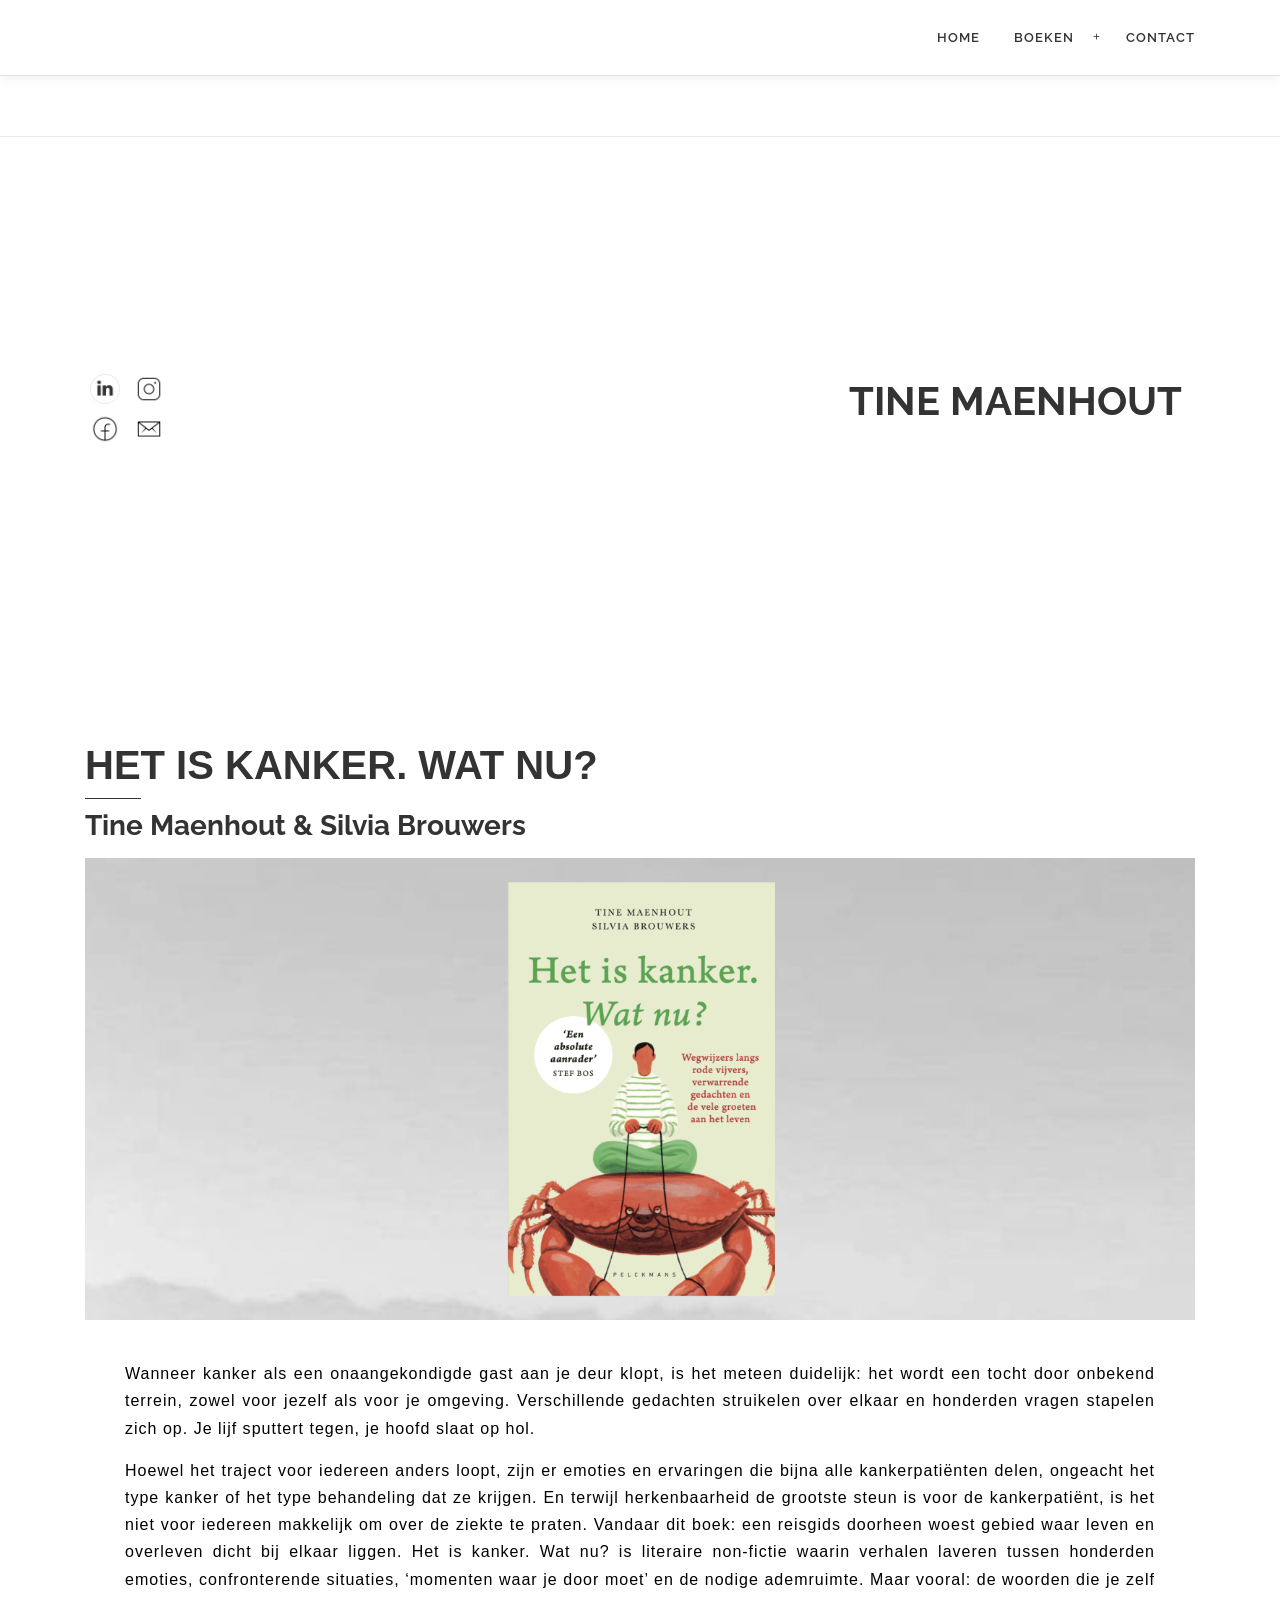
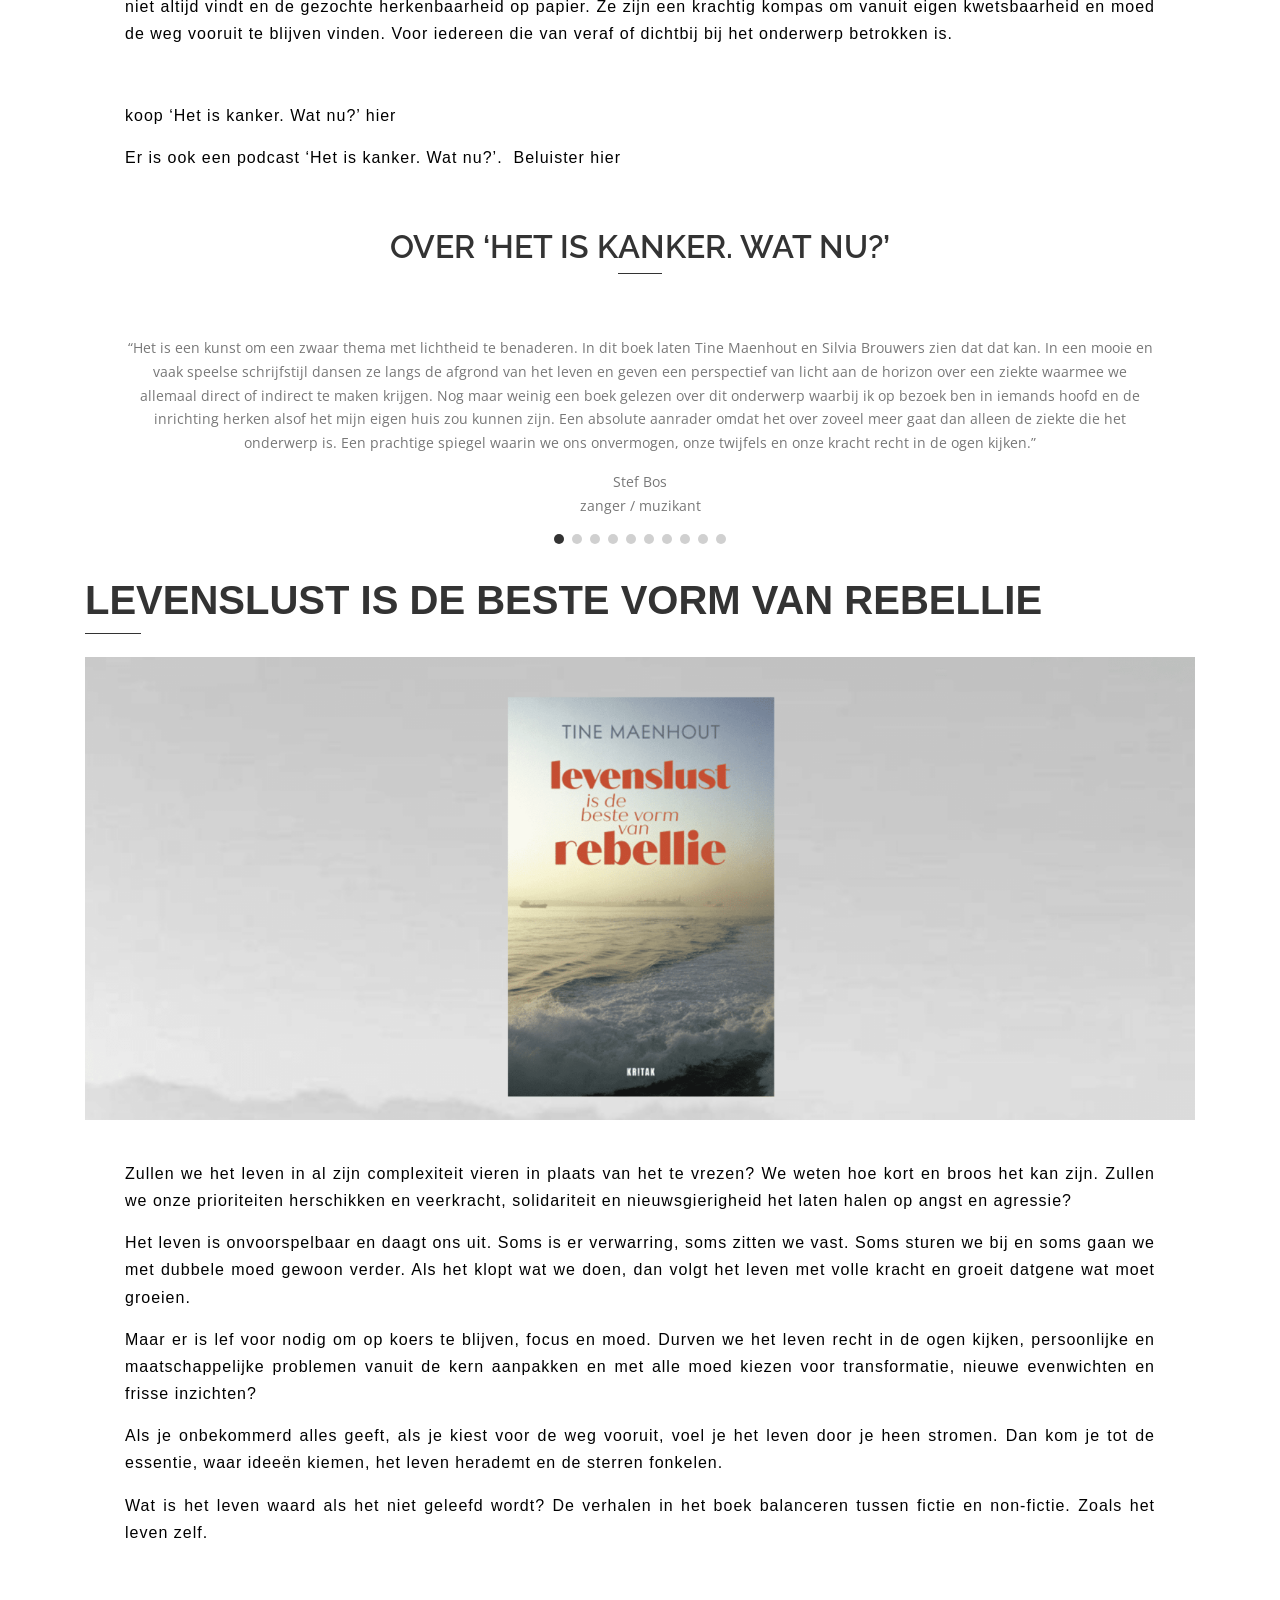
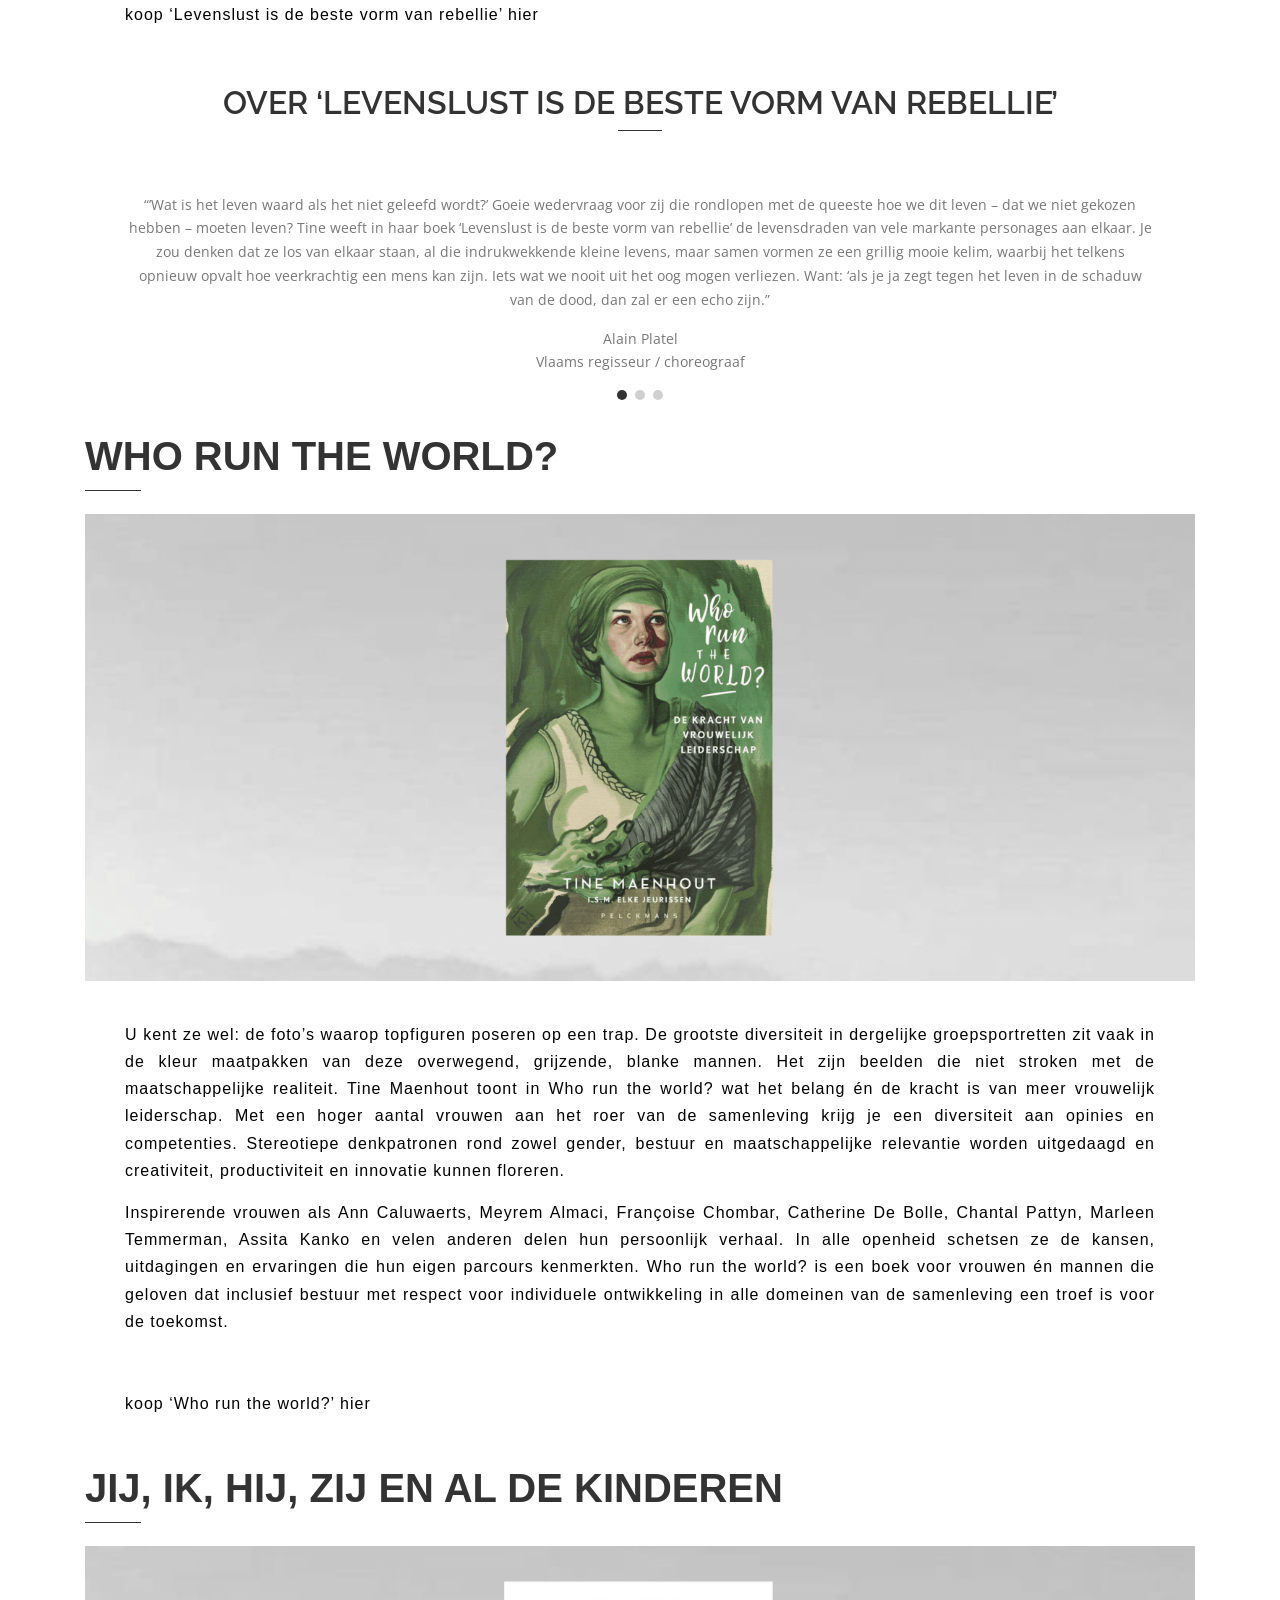
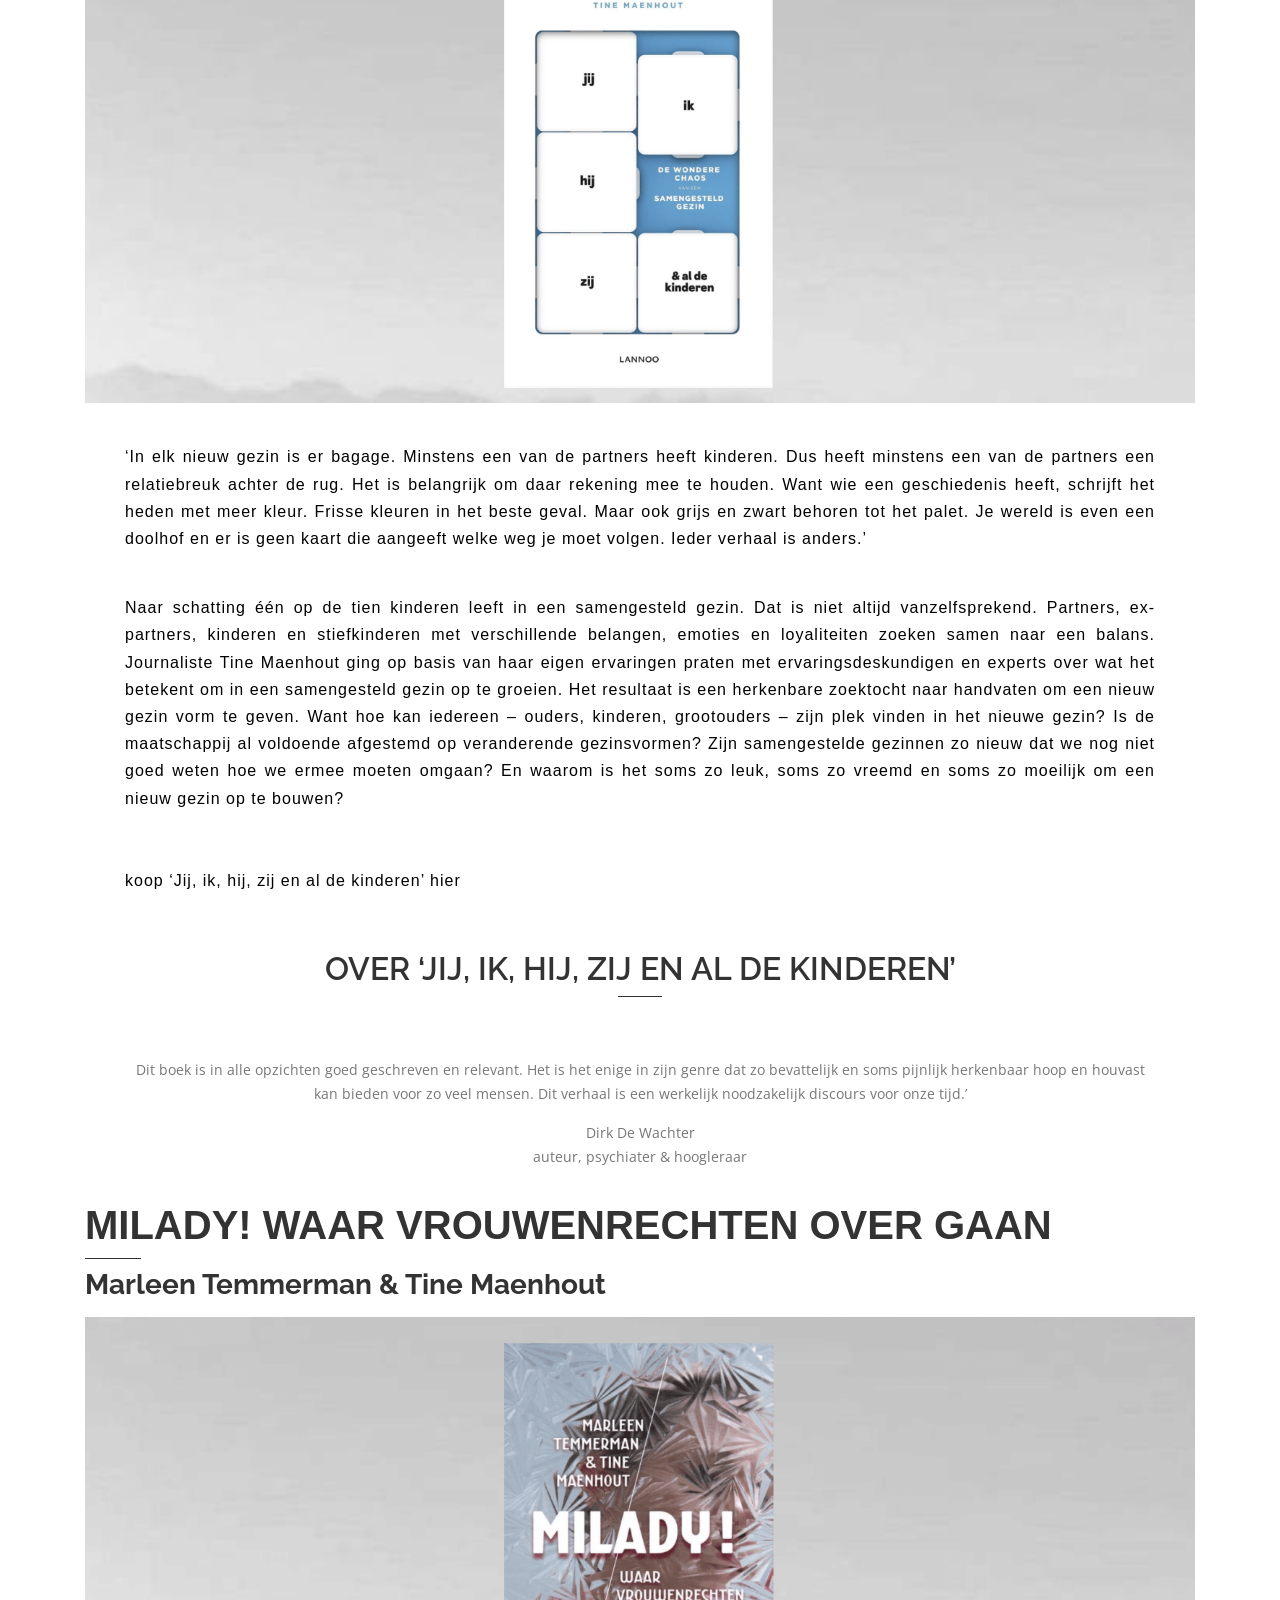
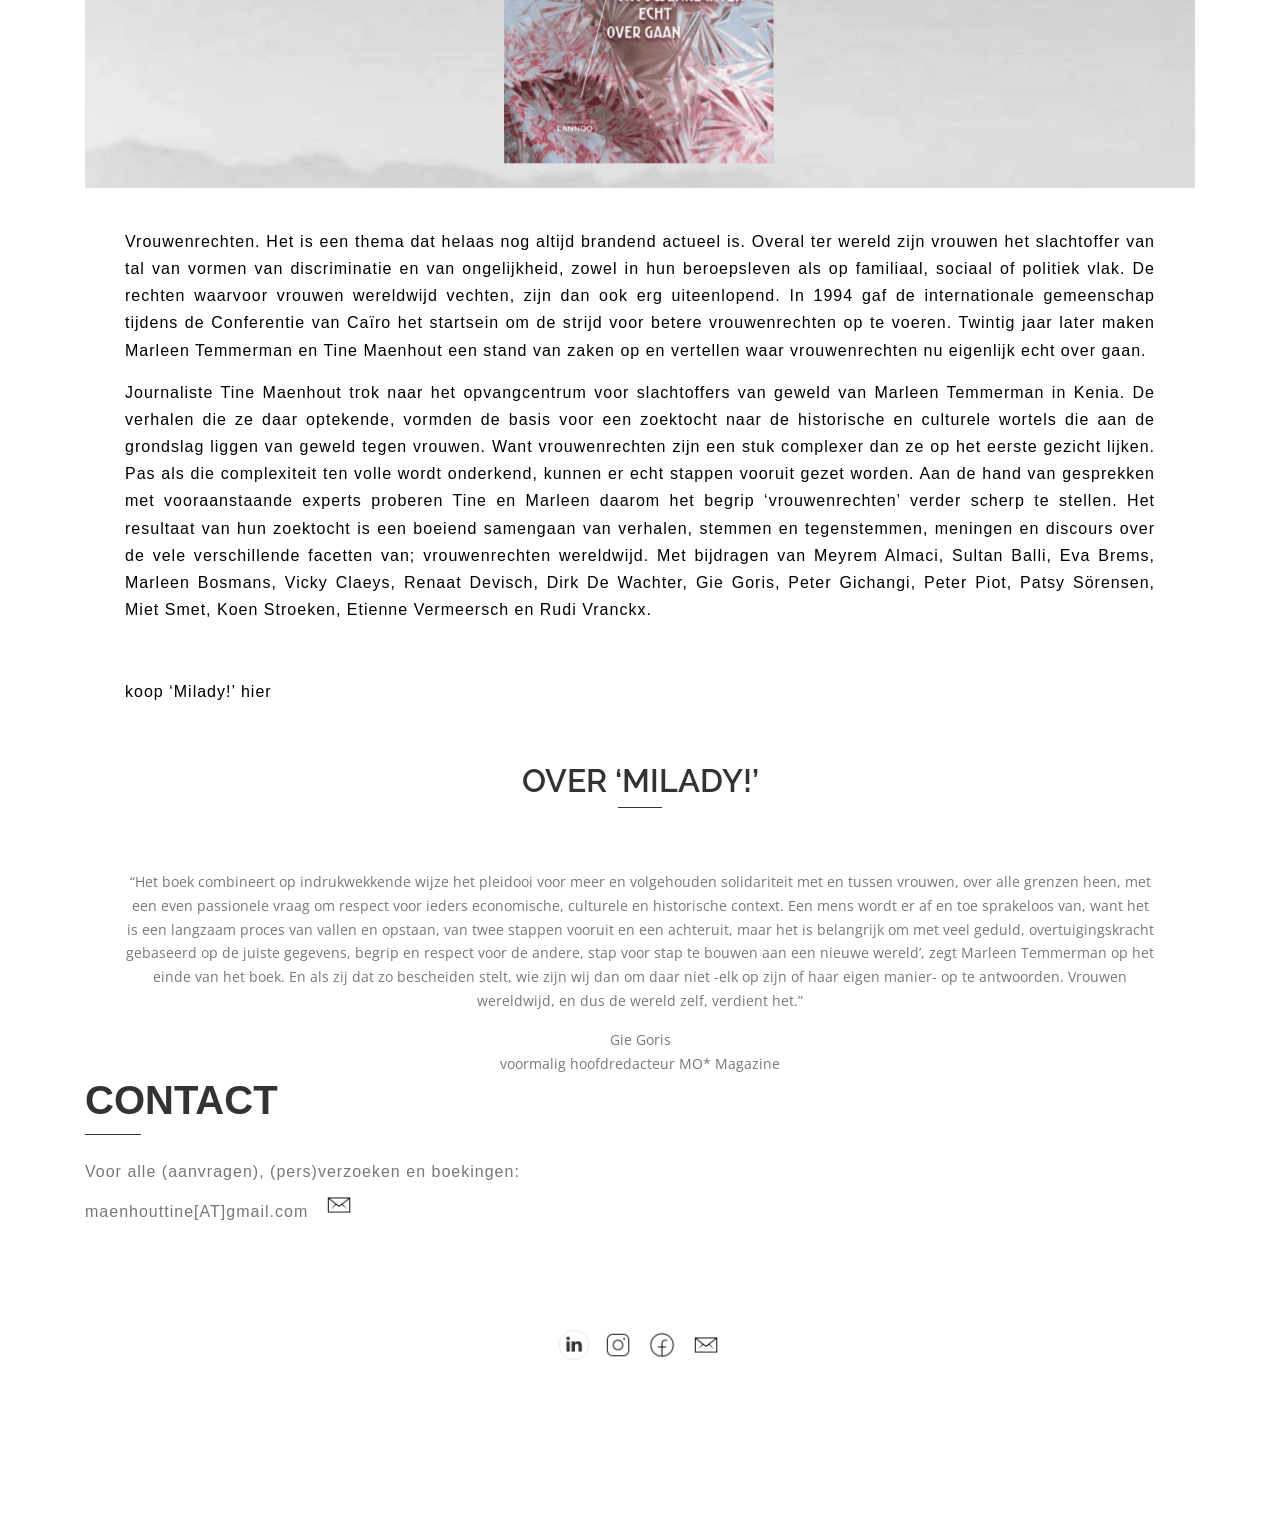
==== commit 4444dea7: "spelling corrections" ====
--- a/index.html
+++ b/index.html
@@ -1,760 +1,3860 @@
-<!DOCTYPE html>
+<!doctype html>
 <html lang="nl-NL">
-<head><meta charset="UTF-8">
-
-<meta name="viewport" content="width=device-width, initial-scale=1">
-<link rel="profile" href="https://gmpg.org/xfn/11">
-<style id="tb_inline_styles" data-no-optimize="1">.tb_animation_on{overflow-x:hidden}.themify_builder .wow{visibility:hidden;animation-fill-mode:both}[data-tf-animation]{will-change:transform,opacity,visibility}.themify_builder .tf_lax_done{transition-duration:.8s;transition-timing-function:cubic-bezier(.165,.84,.44,1)}[data-sticky-active].tb_sticky_scroll_active{z-index:1}[data-sticky-active].tb_sticky_scroll_active .hide-on-stick{display:none}@media(min-width:1281px){.hide-desktop{width:0!important;height:0!important;padding:0!important;visibility:hidden!important;margin:0!important;display:table-column!important;background:0!important;content-visibility:hidden;overflow:hidden!important}}@media(min-width:769px) and (max-width:1280px){.hide-tablet_landscape{width:0!important;height:0!important;padding:0!important;visibility:hidden!important;margin:0!important;display:table-column!important;background:0!important;content-visibility:hidden;overflow:hidden!important}}@media(min-width:681px) and (max-width:768px){.hide-tablet{width:0!important;height:0!important;padding:0!important;visibility:hidden!important;margin:0!important;display:table-column!important;background:0!important;content-visibility:hidden;overflow:hidden!important}}@media(max-width:680px){.hide-mobile{width:0!important;height:0!important;padding:0!important;visibility:hidden!important;margin:0!important;display:table-column!important;background:0!important;content-visibility:hidden;overflow:hidden!important}}div.row_inner,div.module_subrow{--gutter:3.2%;--narrow:1.6%;--none:0%;}@media(max-width:768px){div.module-gallery-grid{--galn:var(--galt)}}@media(max-width:680px){
-                .themify_map.tf_map_loaded{width:100%!important}
-                .ui.builder_button,.ui.nav li a{padding:.525em 1.15em}
-                .fullheight>.row_inner:not(.tb_col_count_1){min-height:0}
-                div.module-gallery-grid{--galn:var(--galm);gap:8px}
-            }</style><noscript><style>.themify_builder .wow,.wow .tf_lazy{visibility:visible!important}</style></noscript>            <style id="tf_lazy_style" data-no-optimize="1">
-                .tf_svg_lazy{
-                    content-visibility:auto;
-                    background-size:100% 25%!important;
-                    background-repeat:no-repeat!important;
-                    background-position:0 0, 0 33.4%,0 66.6%,0 100%!important;
-                    transition:filter .3s linear!important;
-                    filter:blur(25px)!important;                    transform:translateZ(0)
+  <head>
+    <meta charset="UTF-8" />
+
+    <meta name="viewport" content="width=device-width, initial-scale=1" />
+    <link rel="profile" href="https://gmpg.org/xfn/11" />
+    <style id="tb_inline_styles" data-no-optimize="1">
+      .tb_animation_on {
+        overflow-x: hidden;
+      }
+      .themify_builder .wow {
+        visibility: hidden;
+        animation-fill-mode: both;
+      }
+      [data-tf-animation] {
+        will-change: transform, opacity, visibility;
+      }
+      .themify_builder .tf_lax_done {
+        transition-duration: 0.8s;
+        transition-timing-function: cubic-bezier(0.165, 0.84, 0.44, 1);
+      }
+      [data-sticky-active].tb_sticky_scroll_active {
+        z-index: 1;
+      }
+      [data-sticky-active].tb_sticky_scroll_active .hide-on-stick {
+        display: none;
+      }
+      @media (min-width: 1281px) {
+        .hide-desktop {
+          width: 0 !important;
+          height: 0 !important;
+          padding: 0 !important;
+          visibility: hidden !important;
+          margin: 0 !important;
+          display: table-column !important;
+          background: 0 !important;
+          content-visibility: hidden;
+          overflow: hidden !important;
+        }
+      }
+      @media (min-width: 769px) and (max-width: 1280px) {
+        .hide-tablet_landscape {
+          width: 0 !important;
+          height: 0 !important;
+          padding: 0 !important;
+          visibility: hidden !important;
+          margin: 0 !important;
+          display: table-column !important;
+          background: 0 !important;
+          content-visibility: hidden;
+          overflow: hidden !important;
+        }
+      }
+      @media (min-width: 681px) and (max-width: 768px) {
+        .hide-tablet {
+          width: 0 !important;
+          height: 0 !important;
+          padding: 0 !important;
+          visibility: hidden !important;
+          margin: 0 !important;
+          display: table-column !important;
+          background: 0 !important;
+          content-visibility: hidden;
+          overflow: hidden !important;
+        }
+      }
+      @media (max-width: 680px) {
+        .hide-mobile {
+          width: 0 !important;
+          height: 0 !important;
+          padding: 0 !important;
+          visibility: hidden !important;
+          margin: 0 !important;
+          display: table-column !important;
+          background: 0 !important;
+          content-visibility: hidden;
+          overflow: hidden !important;
+        }
+      }
+      div.row_inner,
+      div.module_subrow {
+        --gutter: 3.2%;
+        --narrow: 1.6%;
+        --none: 0%;
+      }
+      @media (max-width: 768px) {
+        div.module-gallery-grid {
+          --galn: var(--galt);
+        }
+      }
+      @media (max-width: 680px) {
+        .themify_map.tf_map_loaded {
+          width: 100% !important;
+        }
+        .ui.builder_button,
+        .ui.nav li a {
+          padding: 0.525em 1.15em;
+        }
+        .fullheight > .row_inner:not(.tb_col_count_1) {
+          min-height: 0;
+        }
+        div.module-gallery-grid {
+          --galn: var(--galm);
+          gap: 8px;
+        }
+      }
+    </style>
+    <noscript
+      ><style>
+        .themify_builder .wow,
+        .wow .tf_lazy {
+          visibility: visible !important;
+        }
+      </style></noscript
+    >
+    <style id="tf_lazy_style" data-no-optimize="1">
+      .tf_svg_lazy {
+        content-visibility: auto;
+        background-size: 100% 25% !important;
+        background-repeat: no-repeat !important;
+        background-position:
+          0 0,
+          0 33.4%,
+          0 66.6%,
+          0 100% !important;
+        transition: filter 0.3s linear !important;
+        filter: blur(25px) !important;
+        transform: translateZ(0);
+      }
+      .tf_svg_lazy_loaded {
+        filter: blur(0) !important;
+      }
+      [data-lazy]:is(.module, .module_row:not(.tb_first)),
+      .module[data-lazy] .ui,
+      .module_row[data-lazy]:not(.tb_first):is(
+          > .row_inner,
+          .module_column[data-lazy],
+          .module_subrow[data-lazy]
+        ) {
+        background-image: none !important;
+      }
+    </style>
+    <noscript>
+      <style>
+        .tf_svg_lazy {
+          display: none !important;
+        }
+      </style>
+    </noscript>
+    <style id="tf_lazy_common" data-no-optimize="1">
+      :where(.tf_in_flx, .tf_flx) {
+        display: inline-flex;
+        flex-wrap: wrap;
+        place-items: center;
+      }
+      .tf_fa,
+      :is(em, i) tf-lottie {
+        display: inline-block;
+        vertical-align: middle;
+      }
+      :is(em, i) tf-lottie {
+        width: 1.5em;
+        height: 1.5em;
+      }
+      .tf_fa {
+        width: 1em;
+        height: 1em;
+        stroke-width: 0;
+        stroke: currentColor;
+        overflow: visible;
+        fill: currentColor;
+        pointer-events: none;
+        text-rendering: optimizeSpeed;
+        buffered-rendering: static;
+      }
+      #tf_svg symbol {
+        overflow: visible;
+      }
+      :where(.tf_lazy) {
+        position: relative;
+        visibility: visible;
+        display: block;
+        opacity: 0.3;
+      }
+      .wow .tf_lazy:not(.tf_swiper-slide) {
+        visibility: hidden;
+        opacity: 1;
+      }
+      div.tf_audio_lazy audio {
+        visibility: hidden;
+        height: 0;
+        display: inline;
+      }
+      .mejs-container {
+        visibility: visible;
+      }
+      .tf_iframe_lazy {
+        transition: opacity 0.3s ease-in-out;
+        min-height: 10px;
+      }
+      :where(.tf_flx),
+      .tf_swiper-wrapper {
+        display: flex;
+      }
+      .tf_swiper-slide {
+        flex-shrink: 0;
+        opacity: 0;
+        width: 100%;
+        height: 100%;
+      }
+      .tf_swiper-wrapper > br,
+      .tf_lazy.tf_swiper-wrapper .tf_lazy:after,
+      .tf_lazy.tf_swiper-wrapper .tf_lazy:before {
+        display: none;
+      }
+      .tf_lazy:after,
+      .tf_lazy:before {
+        content: "";
+        display: inline-block;
+        position: absolute;
+        width: 10px !important;
+        height: 10px !important;
+        margin: 0 3px;
+        top: 50% !important;
+        inset-inline: auto 50% !important;
+        border-radius: 100%;
+        background-color: currentColor;
+        visibility: visible;
+        animation: tf-hrz-loader infinite 0.75s
+          cubic-bezier(0.2, 0.68, 0.18, 1.08);
+      }
+      .tf_lazy:after {
+        width: 6px !important;
+        height: 6px !important;
+        inset-inline: 50% auto !important;
+        margin-top: 3px;
+        animation-delay: -0.4s;
+      }
+      @keyframes tf-hrz-loader {
+        0%,
+        100% {
+          transform: scale(1);
+          opacity: 1;
+        }
+        50% {
+          transform: scale(0.1);
+          opacity: 0.6;
+        }
+      }
+      .tf_lazy_lightbox {
+        position: fixed;
+        background: rgba(11, 11, 11, 0.8);
+        color: #ccc;
+        top: 0;
+        left: 0;
+        display: flex;
+        align-items: center;
+        justify-content: center;
+        z-index: 999;
+      }
+      .tf_lazy_lightbox .tf_lazy:after,
+      .tf_lazy_lightbox .tf_lazy:before {
+        background: #fff;
+      }
+      .tf_vd_lazy,
+      tf-lottie {
+        display: flex;
+        flex-wrap: wrap;
+      }
+      tf-lottie {
+        aspect-ratio: 1.777;
+      }
+      .tf_w.tf_vd_lazy video {
+        width: 100%;
+        height: auto;
+        position: static;
+        object-fit: cover;
+      }
+    </style>
+    <style id="jetpack-boost-critical-css">
+      @charset "UTF-8";
+      @media all {
+        html {
+          font-family: sans-serif;
+          line-height: 1.15;
+          -ms-text-size-adjust: 100%;
+          -webkit-text-size-adjust: 100%;
+        }
+        body {
+          margin: 0;
+        }
+        article,
+        header,
+        nav {
+          display: block;
+        }
+        h1 {
+          font-size: 2em;
+          margin: 0.67em 0;
+        }
+        main {
+          display: block;
+        }
+        a {
+          background-color: transparent;
+          -webkit-text-decoration-skip: objects;
+        }
+        img {
+          border-style: none;
+        }
+        svg:not(:root) {
+          overflow: hidden;
+        }
+        html {
+          box-sizing: border-box;
+        }
+        * {
+          box-sizing: inherit;
+        }
+        @-ms-viewport {
+          width: device-width;
+        }
+        html {
+          -ms-overflow-style: scrollbar;
+        }
+        body {
+          font-family:
+            -apple-system, system-ui, BlinkMacSystemFont, "Segoe UI", Roboto,
+            "Helvetica Neue", Arial, sans-serif;
+          font-size: 1rem;
+          font-weight: 400;
+          line-height: 1.5;
+          color: #292b2c;
+          background-color: #fff;
+        }
+        h1 {
+          margin-top: 0;
+          margin-bottom: 0.5rem;
+        }
+        ul {
+          margin-top: 0;
+          margin-bottom: 1rem;
+        }
+        ul ul {
+          margin-bottom: 0;
+        }
+        a {
+          color: #0275d8;
+          text-decoration: none;
+        }
+        a:not([href]):not([tabindex]) {
+          color: inherit;
+          text-decoration: none;
+        }
+        img {
+          vertical-align: middle;
+        }
+        a {
+          touch-action: manipulation;
+        }
+        h1 {
+          margin-bottom: 0.5rem;
+          font-family: inherit;
+          font-weight: 500;
+          line-height: 1.1;
+          color: inherit;
+        }
+        h1 {
+          font-size: 2.5rem;
+        }
+        .container {
+          position: relative;
+          margin-left: auto;
+          margin-right: auto;
+          padding-right: 15px;
+          padding-left: 15px;
+        }
+        @media (min-width: 576px) {
+          .container {
+            padding-right: 15px;
+            padding-left: 15px;
+          }
+        }
+        @media (min-width: 768px) {
+          .container {
+            padding-right: 15px;
+            padding-left: 15px;
+          }
+        }
+        @media (min-width: 992px) {
+          .container {
+            padding-right: 15px;
+            padding-left: 15px;
+          }
+        }
+        @media (min-width: 1200px) {
+          .container {
+            padding-right: 15px;
+            padding-left: 15px;
+          }
+        }
+        @media (min-width: 576px) {
+          .container {
+            width: 540px;
+            max-width: 100%;
+          }
+        }
+        @media (min-width: 768px) {
+          .container {
+            width: 720px;
+            max-width: 100%;
+          }
+        }
+        @media (min-width: 992px) {
+          .container {
+            width: 960px;
+            max-width: 100%;
+          }
+        }
+        @media (min-width: 1200px) {
+          .container {
+            width: 1140px;
+            max-width: 100%;
+          }
+        }
+        .rounded {
+          border-radius: 0.25rem;
+        }
+      }
+      @media all {
+        @charset "UTF-8";
+        body,
+        html {
+          height: 100%;
+        }
+        body,
+        html {
+          margin: 0;
+          padding: 0;
+        }
+        html {
+          box-sizing: border-box;
+          font-size: 16px;
+        }
+        @media (max-width: 991px) {
+          html {
+            font-size: 15px;
+          }
+        }
+        @media (max-width: 767px) {
+          html {
+            font-size: 14px;
+          }
+        }
+        body {
+          background: #fff;
+        }
+        .site {
+          background: #fff;
+          position: relative;
+        }
+        body {
+          font-family: "Open Sans", Helvetica, Arial, sans-serif;
+          font-size: 14px;
+          font-size: 0.875rem;
+          line-height: 1.7;
+          color: #777;
+        }
+        a {
+          color: #03c4eb;
+          text-decoration: none;
+          outline: 0;
+        }
+        h1 {
+          clear: both;
+          font-family: Raleway, Helvetica, Arial, sans-serif;
+          font-weight: 600;
+          margin-bottom: 15px;
+          margin-bottom: 15px;
+          margin-bottom: 0.9375rem;
+          margin-top: 0;
+          color: #333;
+        }
+        h1 {
+          line-height: 1.3;
+          font-size: 33px;
+          font-size: 2.0625rem;
+        }
+        @media (min-width: 768px) {
+          h1 {
+            font-size: 40px;
+            font-size: 2.5rem;
+          }
+        }
+        h1 span {
+          font-weight: 700;
+        }
+        ul {
+          margin-bottom: 15px;
+          margin-bottom: 0.9375rem;
+          margin-top: 0;
+        }
+        img {
+          height: auto;
+          max-width: 100%;
+          vertical-align: middle;
+        }
+        ul {
+          padding-left: 20px;
+        }
+        ul {
+          list-style: disc;
+        }
+        ul li {
+          margin: 8px 0;
+        }
+        .screen-reader-text {
+          clip: rect(1px, 1px, 1px, 1px);
+          position: absolute !important;
+        }
+        .entry-content:after,
+        .entry-content:before,
+        .site-content:after,
+        .site-content:before,
+        .site-header:after,
+        .site-header:before {
+          content: "";
+          display: table;
+          clear: both;
+        }
+        .entry-content:after,
+        .site-content:after,
+        .site-header:after {
+          clear: both;
+        }
+        h1,
+        ul {
+          word-break: break-word;
+          word-wrap: break-word;
+        }
+        #primary {
+          padding-bottom: 40px;
+          padding-top: 40px;
+        }
+        .content-area {
+          width: 100%;
+          float: none;
+        }
+        @media screen and (min-width: 940px) {
+          .content-area {
+            float: left;
+          }
+        }
+        .no-sidebar .content-area {
+          width: 100%;
+        }
+        .site-header {
+          line-height: 75px;
+          position: relative;
+          width: 100%;
+          background: #fff;
+          z-index: 1000;
+          box-shadow: 0 5px 10px 0 rgba(50, 50, 50, 0.06);
+        }
+        .site-branding {
+          float: left;
+        }
+        .onepress-menu,
+        .onepress-menu * {
+          margin: 0;
+          padding: 0;
+          list-style: none;
+        }
+        .onepress-menu {
+          float: right;
+        }
+        .onepress-menu ul {
+          position: absolute;
+          display: block;
+          height: 1px;
+          overflow: hidden;
+          opacity: 0;
+          z-index: -1;
+          top: 100%;
+          left: 0;
+        }
+        .onepress-menu li {
+          position: relative;
+        }
+        .onepress-menu > li {
+          float: left;
+        }
+        .onepress-menu a {
+          display: block;
+          position: relative;
+        }
+        .onepress-menu ul {
+          min-width: 12em;
+          width: fit-content;
+          max-width: 100vw;
+          border: 1px solid #e9e9e9;
+          border-top: none;
+        }
+        .onepress-menu li {
+          white-space: nowrap;
+        }
+        .onepress-menu a {
+          color: #333;
+          font-family: Raleway, Helvetica, Arial, sans-serif;
+          padding-left: 17px;
+          padding-right: 17px;
+          font-size: 13px;
+          font-weight: 600;
+          text-transform: uppercase;
+          text-decoration: none;
+          zoom: 1;
+          letter-spacing: 1px;
+          white-space: nowrap;
+        }
+        .onepress-menu ul li {
+          line-height: 26px;
+          width: fit-content;
+          min-width: 100%;
+        }
+        .onepress-menu ul li a {
+          border-top: 1px solid #e9e9e9;
+          padding: 8px 18px;
+          color: #999;
+          font-size: 13px;
+          text-transform: none;
+          background: #fff;
+          letter-spacing: 0;
+        }
+        .onepress-menu > li:last-child > a {
+          padding-right: 0;
+        }
+        #nav-toggle {
+          display: none;
+          margin-left: 15px;
+        }
+        @media screen and (max-width: 1140px) {
+          .main-navigation {
+            position: static;
+          }
+          .main-navigation .onepress-menu {
+            width: 100% !important;
+            display: block;
+            height: 0;
+            overflow: hidden;
+            background: #fff;
+          }
+          #nav-toggle {
+            display: block;
+          }
+        }
+        #nav-toggle {
+          float: right;
+          position: relative;
+          width: 35px;
+          overflow: hidden;
+          white-space: nowrap;
+          color: transparent;
+        }
+        #nav-toggle span {
+          position: absolute;
+          top: 50%;
+          right: 5px;
+          margin-top: -2px;
+          display: inline-block;
+          height: 3px;
+          width: 24px;
+          background: #000;
+        }
+        #nav-toggle span:before {
+          top: -8px;
+        }
+        #nav-toggle span:after {
+          top: 8px;
+        }
+        #nav-toggle span:after,
+        #nav-toggle span:before {
+          position: absolute;
+          display: inline-block;
+          height: 3px;
+          width: 24px;
+          background: #000;
+          content: "";
+          right: 0;
+          -webkit-transform: translateZ(0);
+          -moz-transform: translateZ(0);
+          -ms-transform: translateZ(0);
+          -o-transform: translateZ(0);
+          transform: translateZ(0);
+          -webkit-backface-visibility: hidden;
+          backface-visibility: hidden;
+          -webkit-transform-origin: 0% 50%;
+          -moz-transform-origin: 0% 50%;
+          -ms-transform-origin: 0% 50%;
+          -o-transform-origin: 0% 50%;
+          transform-origin: 0% 50%;
+        }
+        .site-content {
+          border-top: 1px solid #e9e9e9;
+          margin-top: -1px;
+        }
+        .page-header {
+          padding: 30px 0;
+          border-top: 1px solid #e9e9e9;
+          background: #f8f9f9;
+          border-bottom: 1px solid #e9e9e9;
+          position: relative;
+        }
+        .page-header:before {
+          position: absolute;
+          top: 0;
+          bottom: 0;
+          left: 0;
+          width: 100%;
+          display: block;
+          content: " ";
+        }
+        .page-header .entry-title {
+          margin-bottom: 0;
+          font-size: 24px;
+          font-weight: 600;
+          letter-spacing: 1px;
+          text-transform: uppercase;
+        }
+        .entry-content {
+          margin-bottom: 30px;
+        }
+      }
+      .tf_clear {
+        clear: both;
+      }
+      .tf_block {
+        display: block;
+      }
+      .tf_mw {
+        max-width: 100%;
+      }
+      .tf_w {
+        width: 100%;
+      }
+      .tf_box {
+        box-sizing: border-box;
+      }
+      .tf_rel {
+        position: relative;
+      }
+      .tf_clearfix:after {
+        content: "";
+        display: table;
+        clear: both;
+      }
+      ul {
+        box-sizing: border-box;
+      }
+      .screen-reader-text {
+        clip: rect(1px, 1px, 1px, 1px);
+        word-wrap: normal !important;
+        border: 0;
+        -webkit-clip-path: inset(50%);
+        clip-path: inset(50%);
+        height: 1px;
+        margin: -1px;
+        overflow: hidden;
+        padding: 0;
+        position: absolute;
+        width: 1px;
+      }
+      html :where(img[class*="wp-image-"]) {
+        height: auto;
+        max-width: 100%;
+      }
+      .module-image .image-wrap {
+        width: auto;
+      }
+      .module-image .image-wrap img {
+        vertical-align: top;
+        display: inline-block;
+      }
+      .module-image.rounded .image-wrap img {
+        border-radius: 10px;
+      }
+      .module-image.drop-shadow .image-wrap img {
+        box-shadow: 0 1px 8px 2px rgba(0, 0, 0, 0.15);
+      }
+      .module-image.image-left .image-wrap {
+        float: left;
+        margin: 0 1.2em 1em 0;
+      }
+      .module-fancy-heading .fancy-heading {
+        line-height: 1.25;
+      }
+      .module-fancy-heading .sub-head {
+        padding-top: 0.3em;
+        font-size: 70%;
+      }
+      .module-fancy-heading .main-head + .sub-head:before {
+        content: "";
+        border-top: 1px solid;
+        width: 2em;
+        display: block;
+        padding-top: 0.3em;
+      }
+      .module_column,
+      .module_row,
+      .module_row .module,
+      .module_subrow {
+        position: relative;
+        box-sizing: border-box;
+      }
+      .module_row {
+        display: flex;
+        flex-wrap: wrap;
+        -webkit-backface-visibility: hidden;
+        backface-visibility: hidden;
+      }
+      .row_inner,
+      .subrow_inner {
+        display: grid;
+        --gutter: 3.2%;
+        --none: 0;
+        --align_start: flex-start;
+        --align_center: center;
+        --auto_height: stretch;
+        --align_items: var(--auto_height);
+        --align_content: var(--align_start);
+        --colG: var(--gutter);
+        --col: repeat(auto-fit, minmax(1%, 1fr));
+        grid: var(--row, none) / var(--col);
+        grid-template-areas: var(--area);
+        grid-auto-columns: 1fr;
+        gap: var(--rowG, 0) var(--colG);
+        align-content: var(--align_content);
+        align-items: var(--align_items);
+        --aream3_auto: "col1" "col2" "col3";
+      }
+      div.module_column {
+        width: auto;
+        max-width: none;
+        margin-left: 0;
+        margin-right: 0;
+        min-width: 0;
+        float: none;
+        align-items: inherit;
+        align-content: inherit;
+        grid-template-columns: minmax(0, 1fr);
+        display: grid;
+      }
+      .col_align_middle {
+        --align_content: var(--align_center);
+      }
+      .module_column:first-of-type {
+        grid-area: col1;
+      }
+      .module_column:nth-of-type(2) {
+        grid-area: col2;
+      }
+      .module_column:nth-of-type(3) {
+        grid-area: col3;
+      }
+      .module_column:nth-of-type(4) {
+        grid-area: col4;
+      }
+      .module_column:nth-of-type(5) {
+        grid-area: col5;
+      }
+      .module_column:nth-of-type(6) {
+        grid-area: col6;
+      }
+      .module_column:nth-of-type(7) {
+        grid-area: col7;
+      }
+      .module_column:nth-of-type(8) {
+        grid-area: col8;
+      }
+      .module_column:nth-of-type(9) {
+        grid-area: col9;
+      }
+      .module_column:nth-of-type(10) {
+        grid-area: col10;
+      }
+      .module_column:nth-of-type(11) {
+        grid-area: col11;
+      }
+      .module_column:nth-of-type(12) {
+        grid-area: col12;
+      }
+      .module_column:nth-of-type(13) {
+        grid-area: col13;
+      }
+      .module_column:nth-of-type(14) {
+        grid-area: col14;
+      }
+      .module_column:nth-of-type(15) {
+        grid-area: col15;
+      }
+      .module_column:nth-of-type(16) {
+        grid-area: col16;
+      }
+      .tb_col_count_1 > .module_column {
+        grid-area: auto;
+      }
+      .tb_col_count_3 {
+        --area: "col1 col2 col3";
+      }
+      .module:after {
+        content: "";
+        display: table;
+        clear: both;
+      }
+      .module img {
+        border: 0;
+        vertical-align: bottom;
+      }
+      .row_inner {
+        width: 1160px;
+        margin: 0 auto;
+      }
+      @supports (-webkit-touch-callout: none) {
+        .module_row {
+          background-attachment: scroll !important;
+        }
+      }
+      .module-plain-text:after {
+        display: contents !important;
+      }
+      @media (max-width: 1260px) {
+        .row_inner {
+          max-width: 94%;
+        }
+      }
+      @media (max-width: 760px) {
+        .row_inner {
+          max-width: 90%;
+        }
+      }
+      .themify_builder_content-2 .tb_zrp2264.module_row > .row_inner {
+        --align_content: var(--align_center);
+        --align_items: var(--align_content);
+        --col: 0.335fr 1.665fr 1fr;
+      }
+      .themify_builder_content-2 .tb_8jex747.module-plain-text {
+        text-align: center;
+        padding-right: 40px;
+      }
+      .themify_builder_content-2 .tb_bs3m985.module_row {
+        margin-top: 100px;
+        padding: 0;
+      }
+      .themify_builder_content-2
+        .tb_vpna142.module-fancy-heading.module
+        .main-head {
+        font-family: Arial, Helvetica, sans-serif;
+      }
+      .themify_builder_content-2 .tb_vvuy548.module-image {
+        background-image: none;
+        background-color: #fff;
+      }
+      @media (max-width: 1280px) {
+        .themify_builder_content-2 .tb_zrp2264.module_row > .row_inner {
+          --col: 0.359fr 1.641fr 1fr;
+        }
+      }
+      @media (max-width: 768px) {
+        .themify_builder_content-2 .tb_rol6264.module_column,
+        .themify_builder_content-2 .tb_zrp2264.module_row {
+          padding-right: 0;
+        }
+        .themify_builder_content-2 .tb_zrp2264.module_row > .row_inner {
+          --colG: var(--none);
+          --col: 0.309fr 1.647fr 1.044fr;
+        }
+        .themify_builder_content-2 .tb_8jex747.module-plain-text {
+          padding-right: 5px;
+        }
+        .themify_builder_content-2 .tb_ws4b888.module-text {
+          padding-bottom: 6px;
+        }
+      }
+      @media (max-width: 680px) {
+        .themify_builder_content-2 .tb_zrp2264.module_row > .row_inner {
+          --col: none;
+          --area: var(--aream3_auto);
+        }
+        .themify_builder_content-2 .tb_8jex747.module-plain-text {
+          padding-right: 24px;
+        }
+      }
+      @media all {
+        .screen-reader-text {
+          clip: rect(1px, 1px, 1px, 1px);
+          word-wrap: normal !important;
+          border: 0;
+          -webkit-clip-path: inset(50%);
+          clip-path: inset(50%);
+          height: 1px;
+          margin: -1px;
+          overflow: hidden;
+          overflow-wrap: normal !important;
+          padding: 0;
+          position: absolute !important;
+          width: 1px;
+        }
+      }
+      @media all {
+        @charset "UTF-8";
+        .screen-reader-text {
+          clip: rect(1px, 1px, 1px, 1px);
+          word-wrap: normal !important;
+          border: 0;
+          -webkit-clip-path: inset(50%);
+          clip-path: inset(50%);
+          height: 1px;
+          margin: -1px;
+          overflow: hidden;
+          padding: 0;
+          position: absolute !important;
+          width: 1px;
+        }
+      }
+      @media all {
+        @charset "UTF-8";
+        .screen-reader-text {
+          clip: rect(1px, 1px, 1px, 1px);
+          height: 1px;
+          overflow: hidden;
+          position: absolute !important;
+          width: 1px;
+          word-wrap: normal !important;
+        }
+      }
+    </style>
+    <title>Tine Maenhout</title>
+    <meta name="robots" content="max-image-preview:large" />
+
+    <style id="wp-img-auto-sizes-contain-inline-css">
+      img:is([sizes="auto" i], [sizes^="auto," i]) {
+        contain-intrinsic-size: 3000px 1500px;
+      }
+      /*# sourceURL=wp-img-auto-sizes-contain-inline-css */
+    </style>
+    <style id="wp-emoji-styles-inline-css">
+      img.wp-smiley,
+      img.emoji {
+        display: inline !important;
+        border: none !important;
+        box-shadow: none !important;
+        height: 1em !important;
+        width: 1em !important;
+        margin: 0 0.07em !important;
+        vertical-align: -0.1em !important;
+        background: none !important;
+        padding: 0 !important;
+      }
+      /*# sourceURL=wp-emoji-styles-inline-css */
+    </style>
+    <style id="classic-theme-styles-inline-css">
+      /*! This file is auto-generated */
+      .wp-block-button__link {
+        color: #fff;
+        background-color: #32373c;
+        border-radius: 9999px;
+        box-shadow: none;
+        text-decoration: none;
+        padding: calc(0.667em + 2px) calc(1.333em + 2px);
+        font-size: 1.125em;
+      }
+      .wp-block-file__button {
+        background: #32373c;
+        color: #fff;
+        text-decoration: none;
+      }
+      /*# sourceURL= */
+    </style>
+
+    <style id="global-styles-inline-css">
+      :root {
+        --wp--preset--aspect-ratio--square: 1;
+        --wp--preset--aspect-ratio--4-3: 4/3;
+        --wp--preset--aspect-ratio--3-4: 3/4;
+        --wp--preset--aspect-ratio--3-2: 3/2;
+        --wp--preset--aspect-ratio--2-3: 2/3;
+        --wp--preset--aspect-ratio--16-9: 16/9;
+        --wp--preset--aspect-ratio--9-16: 9/16;
+        --wp--preset--color--black: #000000;
+        --wp--preset--color--cyan-bluish-gray: #abb8c3;
+        --wp--preset--color--white: #ffffff;
+        --wp--preset--color--pale-pink: #f78da7;
+        --wp--preset--color--vivid-red: #cf2e2e;
+        --wp--preset--color--luminous-vivid-orange: #ff6900;
+        --wp--preset--color--luminous-vivid-amber: #fcb900;
+        --wp--preset--color--light-green-cyan: #7bdcb5;
+        --wp--preset--color--vivid-green-cyan: #00d084;
+        --wp--preset--color--pale-cyan-blue: #8ed1fc;
+        --wp--preset--color--vivid-cyan-blue: #0693e3;
+        --wp--preset--color--vivid-purple: #9b51e0;
+        --wp--preset--gradient--vivid-cyan-blue-to-vivid-purple: linear-gradient(
+          135deg,
+          rgb(6, 147, 227) 0%,
+          rgb(155, 81, 224) 100%
+        );
+        --wp--preset--gradient--light-green-cyan-to-vivid-green-cyan: linear-gradient(
+          135deg,
+          rgb(122, 220, 180) 0%,
+          rgb(0, 208, 130) 100%
+        );
+        --wp--preset--gradient--luminous-vivid-amber-to-luminous-vivid-orange: linear-gradient(
+          135deg,
+          rgb(252, 185, 0) 0%,
+          rgb(255, 105, 0) 100%
+        );
+        --wp--preset--gradient--luminous-vivid-orange-to-vivid-red: linear-gradient(
+          135deg,
+          rgb(255, 105, 0) 0%,
+          rgb(207, 46, 46) 100%
+        );
+        --wp--preset--gradient--very-light-gray-to-cyan-bluish-gray: linear-gradient(
+          135deg,
+          rgb(238, 238, 238) 0%,
+          rgb(169, 184, 195) 100%
+        );
+        --wp--preset--gradient--cool-to-warm-spectrum: linear-gradient(
+          135deg,
+          rgb(74, 234, 220) 0%,
+          rgb(151, 120, 209) 20%,
+          rgb(207, 42, 186) 40%,
+          rgb(238, 44, 130) 60%,
+          rgb(251, 105, 98) 80%,
+          rgb(254, 248, 76) 100%
+        );
+        --wp--preset--gradient--blush-light-purple: linear-gradient(
+          135deg,
+          rgb(255, 206, 236) 0%,
+          rgb(152, 150, 240) 100%
+        );
+        --wp--preset--gradient--blush-bordeaux: linear-gradient(
+          135deg,
+          rgb(254, 205, 165) 0%,
+          rgb(254, 45, 45) 50%,
+          rgb(107, 0, 62) 100%
+        );
+        --wp--preset--gradient--luminous-dusk: linear-gradient(
+          135deg,
+          rgb(255, 203, 112) 0%,
+          rgb(199, 81, 192) 50%,
+          rgb(65, 88, 208) 100%
+        );
+        --wp--preset--gradient--pale-ocean: linear-gradient(
+          135deg,
+          rgb(255, 245, 203) 0%,
+          rgb(182, 227, 212) 50%,
+          rgb(51, 167, 181) 100%
+        );
+        --wp--preset--gradient--electric-grass: linear-gradient(
+          135deg,
+          rgb(202, 248, 128) 0%,
+          rgb(113, 206, 126) 100%
+        );
+        --wp--preset--gradient--midnight: linear-gradient(
+          135deg,
+          rgb(2, 3, 129) 0%,
+          rgb(40, 116, 252) 100%
+        );
+        --wp--preset--font-size--small: 13px;
+        --wp--preset--font-size--medium: 20px;
+        --wp--preset--font-size--large: 36px;
+        --wp--preset--font-size--x-large: 42px;
+        --wp--preset--spacing--20: 0.44rem;
+        --wp--preset--spacing--30: 0.67rem;
+        --wp--preset--spacing--40: 1rem;
+        --wp--preset--spacing--50: 1.5rem;
+        --wp--preset--spacing--60: 2.25rem;
+        --wp--preset--spacing--70: 3.38rem;
+        --wp--preset--spacing--80: 5.06rem;
+        --wp--preset--shadow--natural: 6px 6px 9px rgba(0, 0, 0, 0.2);
+        --wp--preset--shadow--deep: 12px 12px 50px rgba(0, 0, 0, 0.4);
+        --wp--preset--shadow--sharp: 6px 6px 0px rgba(0, 0, 0, 0.2);
+        --wp--preset--shadow--outlined:
+          6px 6px 0px -3px rgb(255, 255, 255), 6px 6px rgb(0, 0, 0);
+        --wp--preset--shadow--crisp: 6px 6px 0px rgb(0, 0, 0);
+      }
+      :where(body) {
+        margin: 0;
+      }
+      :where(.is-layout-flex) {
+        gap: 0.5em;
+      }
+      :where(.is-layout-grid) {
+        gap: 0.5em;
+      }
+      body .is-layout-flex {
+        display: flex;
+      }
+      .is-layout-flex {
+        flex-wrap: wrap;
+        align-items: center;
+      }
+      .is-layout-flex > :is(*, div) {
+        margin: 0;
+      }
+      body .is-layout-grid {
+        display: grid;
+      }
+      .is-layout-grid > :is(*, div) {
+        margin: 0;
+      }
+      body {
+        padding-top: 0px;
+        padding-right: 0px;
+        padding-bottom: 0px;
+        padding-left: 0px;
+      }
+      :root :where(.wp-element-button, .wp-block-button__link) {
+        background-color: #32373c;
+        border-width: 0;
+        color: #fff;
+        font-family: inherit;
+        font-size: inherit;
+        font-style: inherit;
+        font-weight: inherit;
+        letter-spacing: inherit;
+        line-height: inherit;
+        padding-top: calc(0.667em + 2px);
+        padding-right: calc(1.333em + 2px);
+        padding-bottom: calc(0.667em + 2px);
+        padding-left: calc(1.333em + 2px);
+        text-decoration: none;
+        text-transform: inherit;
+      }
+      .has-black-color {
+        color: var(--wp--preset--color--black) !important;
+      }
+      .has-cyan-bluish-gray-color {
+        color: var(--wp--preset--color--cyan-bluish-gray) !important;
+      }
+      .has-white-color {
+        color: var(--wp--preset--color--white) !important;
+      }
+      .has-pale-pink-color {
+        color: var(--wp--preset--color--pale-pink) !important;
+      }
+      .has-vivid-red-color {
+        color: var(--wp--preset--color--vivid-red) !important;
+      }
+      .has-luminous-vivid-orange-color {
+        color: var(--wp--preset--color--luminous-vivid-orange) !important;
+      }
+      .has-luminous-vivid-amber-color {
+        color: var(--wp--preset--color--luminous-vivid-amber) !important;
+      }
+      .has-light-green-cyan-color {
+        color: var(--wp--preset--color--light-green-cyan) !important;
+      }
+      .has-vivid-green-cyan-color {
+        color: var(--wp--preset--color--vivid-green-cyan) !important;
+      }
+      .has-pale-cyan-blue-color {
+        color: var(--wp--preset--color--pale-cyan-blue) !important;
+      }
+      .has-vivid-cyan-blue-color {
+        color: var(--wp--preset--color--vivid-cyan-blue) !important;
+      }
+      .has-vivid-purple-color {
+        color: var(--wp--preset--color--vivid-purple) !important;
+      }
+      .has-black-background-color {
+        background-color: var(--wp--preset--color--black) !important;
+      }
+      .has-cyan-bluish-gray-background-color {
+        background-color: var(--wp--preset--color--cyan-bluish-gray) !important;
+      }
+      .has-white-background-color {
+        background-color: var(--wp--preset--color--white) !important;
+      }
+      .has-pale-pink-background-color {
+        background-color: var(--wp--preset--color--pale-pink) !important;
+      }
+      .has-vivid-red-background-color {
+        background-color: var(--wp--preset--color--vivid-red) !important;
+      }
+      .has-luminous-vivid-orange-background-color {
+        background-color: var(
+          --wp--preset--color--luminous-vivid-orange
+        ) !important;
+      }
+      .has-luminous-vivid-amber-background-color {
+        background-color: var(
+          --wp--preset--color--luminous-vivid-amber
+        ) !important;
+      }
+      .has-light-green-cyan-background-color {
+        background-color: var(--wp--preset--color--light-green-cyan) !important;
+      }
+      .has-vivid-green-cyan-background-color {
+        background-color: var(--wp--preset--color--vivid-green-cyan) !important;
+      }
+      .has-pale-cyan-blue-background-color {
+        background-color: var(--wp--preset--color--pale-cyan-blue) !important;
+      }
+      .has-vivid-cyan-blue-background-color {
+        background-color: var(--wp--preset--color--vivid-cyan-blue) !important;
+      }
+      .has-vivid-purple-background-color {
+        background-color: var(--wp--preset--color--vivid-purple) !important;
+      }
+      .has-black-border-color {
+        border-color: var(--wp--preset--color--black) !important;
+      }
+      .has-cyan-bluish-gray-border-color {
+        border-color: var(--wp--preset--color--cyan-bluish-gray) !important;
+      }
+      .has-white-border-color {
+        border-color: var(--wp--preset--color--white) !important;
+      }
+      .has-pale-pink-border-color {
+        border-color: var(--wp--preset--color--pale-pink) !important;
+      }
+      .has-vivid-red-border-color {
+        border-color: var(--wp--preset--color--vivid-red) !important;
+      }
+      .has-luminous-vivid-orange-border-color {
+        border-color: var(
+          --wp--preset--color--luminous-vivid-orange
+        ) !important;
+      }
+      .has-luminous-vivid-amber-border-color {
+        border-color: var(--wp--preset--color--luminous-vivid-amber) !important;
+      }
+      .has-light-green-cyan-border-color {
+        border-color: var(--wp--preset--color--light-green-cyan) !important;
+      }
+      .has-vivid-green-cyan-border-color {
+        border-color: var(--wp--preset--color--vivid-green-cyan) !important;
+      }
+      .has-pale-cyan-blue-border-color {
+        border-color: var(--wp--preset--color--pale-cyan-blue) !important;
+      }
+      .has-vivid-cyan-blue-border-color {
+        border-color: var(--wp--preset--color--vivid-cyan-blue) !important;
+      }
+      .has-vivid-purple-border-color {
+        border-color: var(--wp--preset--color--vivid-purple) !important;
+      }
+      .has-vivid-cyan-blue-to-vivid-purple-gradient-background {
+        background: var(
+          --wp--preset--gradient--vivid-cyan-blue-to-vivid-purple
+        ) !important;
+      }
+      .has-light-green-cyan-to-vivid-green-cyan-gradient-background {
+        background: var(
+          --wp--preset--gradient--light-green-cyan-to-vivid-green-cyan
+        ) !important;
+      }
+      .has-luminous-vivid-amber-to-luminous-vivid-orange-gradient-background {
+        background: var(
+          --wp--preset--gradient--luminous-vivid-amber-to-luminous-vivid-orange
+        ) !important;
+      }
+      .has-luminous-vivid-orange-to-vivid-red-gradient-background {
+        background: var(
+          --wp--preset--gradient--luminous-vivid-orange-to-vivid-red
+        ) !important;
+      }
+      .has-very-light-gray-to-cyan-bluish-gray-gradient-background {
+        background: var(
+          --wp--preset--gradient--very-light-gray-to-cyan-bluish-gray
+        ) !important;
+      }
+      .has-cool-to-warm-spectrum-gradient-background {
+        background: var(
+          --wp--preset--gradient--cool-to-warm-spectrum
+        ) !important;
+      }
+      .has-blush-light-purple-gradient-background {
+        background: var(--wp--preset--gradient--blush-light-purple) !important;
+      }
+      .has-blush-bordeaux-gradient-background {
+        background: var(--wp--preset--gradient--blush-bordeaux) !important;
+      }
+      .has-luminous-dusk-gradient-background {
+        background: var(--wp--preset--gradient--luminous-dusk) !important;
+      }
+      .has-pale-ocean-gradient-background {
+        background: var(--wp--preset--gradient--pale-ocean) !important;
+      }
+      .has-electric-grass-gradient-background {
+        background: var(--wp--preset--gradient--electric-grass) !important;
+      }
+      .has-midnight-gradient-background {
+        background: var(--wp--preset--gradient--midnight) !important;
+      }
+      .has-small-font-size {
+        font-size: var(--wp--preset--font-size--small) !important;
+      }
+      .has-medium-font-size {
+        font-size: var(--wp--preset--font-size--medium) !important;
+      }
+      .has-large-font-size {
+        font-size: var(--wp--preset--font-size--large) !important;
+      }
+      .has-x-large-font-size {
+        font-size: var(--wp--preset--font-size--x-large) !important;
+      }
+      /*# sourceURL=global-styles-inline-css */
+    </style>
+
+    <noscript
+      ><link
+        rel="preload"
+        href="https://fonts.googleapis.com/css?family=Raleway%3A400%2C500%2C600%2C700%2C300%2C100%2C800%2C900%7COpen+Sans%3A400%2C300%2C300italic%2C400italic%2C600%2C600italic%2C700%2C700italic&amp;subset=latin%2Clatin-ext&amp;display=swap&amp;ver=2.3.15"
+        as="style"
+      /><link
+        rel="stylesheet"
+        id="onepress-fonts-css"
+        href="https://fonts.googleapis.com/css?family=Raleway%3A400%2C500%2C600%2C700%2C300%2C100%2C800%2C900%7COpen+Sans%3A400%2C300%2C300italic%2C400italic%2C600%2C600italic%2C700%2C700italic&amp;subset=latin%2Clatin-ext&amp;display=swap&amp;ver=2.3.15"
+        media="all"
+      />
+    </noscript>
+    <link
+      rel="stylesheet"
+      id="onepress-fonts-css"
+      href="https://fonts.googleapis.com/css?family=Raleway%3A400%2C500%2C600%2C700%2C300%2C100%2C800%2C900%7COpen+Sans%3A400%2C300%2C300italic%2C400italic%2C600%2C600italic%2C700%2C700italic&amp;subset=latin%2Clatin-ext&amp;display=swap&amp;ver=2.3.15"
+      media="not all"
+      data-media="all"
+      onload="
+        this.media = this.dataset.media;
+        delete this.dataset.media;
+        this.removeAttribute('onload');
+      "
+    />
+    <noscript
+      ><link
+        rel="preload"
+        href="assets/theme/assets/css/animate.min.css?ver=2.3.15"
+        as="style"
+      /><link
+        rel="stylesheet"
+        id="onepress-animate-css"
+        href="assets/theme/assets/css/animate.min.css?ver=2.3.15"
+        media="all"
+      />
+    </noscript>
+    <link
+      rel="stylesheet"
+      id="onepress-animate-css"
+      href="assets/theme/assets/css/animate.min.css?ver=2.3.15"
+      media="not all"
+      data-media="all"
+      onload="
+        this.media = this.dataset.media;
+        delete this.dataset.media;
+        this.removeAttribute('onload');
+      "
+    />
+    <noscript
+      ><link
+        rel="preload"
+        href="assets/theme/assets/css/bootstrap.min.css?ver=2.3.15"
+        as="style"
+      /><link
+        rel="stylesheet"
+        id="onepress-bootstrap-css"
+        href="assets/theme/assets/css/bootstrap.min.css?ver=2.3.15"
+        media="all"
+      />
+    </noscript>
+    <link
+      rel="stylesheet"
+      id="onepress-bootstrap-css"
+      href="assets/theme/assets/css/bootstrap.min.css?ver=2.3.15"
+      media="not all"
+      data-media="all"
+      onload="
+        this.media = this.dataset.media;
+        delete this.dataset.media;
+        this.removeAttribute('onload');
+      "
+    />
+    <noscript
+      ><link
+        rel="preload"
+        href="assets/theme/style.css?ver=086df9cf253f640a5d8ca06a1bcf850b"
+        as="style"
+      /><link
+        rel="stylesheet"
+        id="onepress-style-css"
+        href="assets/theme/style.css?ver=086df9cf253f640a5d8ca06a1bcf850b"
+        media="all"
+      />
+    </noscript>
+    <link
+      rel="stylesheet"
+      id="onepress-style-css"
+      href="assets/theme/style.css?ver=086df9cf253f640a5d8ca06a1bcf850b"
+      media="not all"
+      data-media="all"
+      onload="
+        this.media = this.dataset.media;
+        delete this.dataset.media;
+        this.removeAttribute('onload');
+      "
+    />
+    <style id="onepress-style-inline-css">
+      #main .video-section section.hero-slideshow-wrapper {
+        background: transparent;
+      }
+      .hero-slideshow-wrapper:after {
+        position: absolute;
+        top: 0px;
+        left: 0px;
+        width: 100%;
+        height: 100%;
+        background-color: rgba(0, 0, 0, 0.3);
+        display: block;
+        content: "";
+      }
+      #parallax-hero .jarallax-container .parallax-bg:before {
+        background-color: rgba(0, 0, 0, 0.3);
+      }
+      .body-desktop .parallax-hero .hero-slideshow-wrapper:after {
+        display: none !important;
+      }
+      #parallax-hero > .parallax-bg::before {
+        background-color: rgba(0, 0, 0, 0.3);
+        opacity: 1;
+      }
+      .body-desktop .parallax-hero .hero-slideshow-wrapper:after {
+        display: none !important;
+      }
+      a,
+      .screen-reader-text:hover,
+      .screen-reader-text:active,
+      .screen-reader-text:focus,
+      .header-social a,
+      .onepress-menu a:hover,
+      .onepress-menu ul li a:hover,
+      .onepress-menu li.onepress-current-item > a,
+      .onepress-menu ul li.current-menu-item > a,
+      .onepress-menu > li a.menu-actived,
+      .onepress-menu.onepress-menu-mobile li.onepress-current-item > a,
+      .site-footer a,
+      .site-footer .footer-social a:hover,
+      .site-footer .btt a:hover,
+      .highlight,
+      #comments .comment .comment-wrapper .comment-meta .comment-time:hover,
+      #comments
+        .comment
+        .comment-wrapper
+        .comment-meta
+        .comment-reply-link:hover,
+      #comments
+        .comment
+        .comment-wrapper
+        .comment-meta
+        .comment-edit-link:hover,
+      .btn-theme-primary-outline,
+      .sidebar .widget a:hover,
+      .section-services .service-item .service-image i,
+      .counter_item .counter__number,
+      .team-member .member-thumb .member-profile a:hover,
+      .icon-background-default {
+        color: #000000;
+      }
+      input[type="reset"],
+      input[type="submit"],
+      input[type="submit"],
+      input[type="reset"]:hover,
+      input[type="submit"]:hover,
+      input[type="submit"]:hover .nav-links a:hover,
+      .btn-theme-primary,
+      .btn-theme-primary-outline:hover,
+      .section-testimonials .card-theme-primary,
+      .woocommerce #respond input#submit,
+      .woocommerce a.button,
+      .woocommerce button.button,
+      .woocommerce input.button,
+      .woocommerce button.button.alt,
+      .pirate-forms-submit-button,
+      .pirate-forms-submit-button:hover,
+      input[type="reset"],
+      input[type="submit"],
+      input[type="submit"],
+      .pirate-forms-submit-button,
+      .contact-form div.wpforms-container-full .wpforms-form .wpforms-submit,
+      .contact-form
+        div.wpforms-container-full
+        .wpforms-form
+        .wpforms-submit:hover,
+      .nav-links a:hover,
+      .nav-links a.current,
+      .nav-links .page-numbers:hover,
+      .nav-links .page-numbers.current {
+        background: #000000;
+      }
+      .btn-theme-primary-outline,
+      .btn-theme-primary-outline:hover,
+      .pricing__item:hover,
+      .section-testimonials .card-theme-primary,
+      .entry-content blockquote {
+        border-color: #000000;
+      }
+      .page-header.page--cover {
+        text-align: left;
+      }
+      .page-header:not(.page--cover) {
+        text-align: right;
+      }
+      .page-header.page--cover:before {
+        background: rgba(255, 255, 255, 1);
+      }
+      .page-header:before {
+        background: rgba(255, 255, 255, 1);
+      }
+      .site-footer .site-info,
+      .site-footer .btt a {
+        background-color: #ffffff;
+      }
+      .site-footer .site-info {
+        color: rgba(255, 255, 255, 0.7);
+      }
+      .site-footer .btt a,
+      .site-footer .site-info a {
+        color: rgba(255, 255, 255, 0.9);
+      }
+      #footer-widgets {
+      }
+      .gallery-carousel .g-item {
+        padding: 0px 10px;
+      }
+      .gallery-carousel-wrap {
+        margin-left: -10px;
+        margin-right: -10px;
+      }
+      .gallery-grid .g-item,
+      .gallery-masonry .g-item .inner {
+        padding: 10px;
+      }
+      .gallery-grid-wrap,
+      .gallery-masonry-wrap {
+        margin-left: -10px;
+        margin-right: -10px;
+      }
+      .gallery-justified-wrap {
+        margin-left: -20px;
+        margin-right: -20px;
+      }
+      /*# sourceURL=onepress-style-inline-css */
+    </style>
+    <noscript
+      ><link
+        rel="preload"
+        href="assets/theme/assets/css/lightgallery.css?ver=086df9cf253f640a5d8ca06a1bcf850b"
+        as="style"
+      /><link
+        rel="stylesheet"
+        id="onepress-gallery-lightgallery-css"
+        href="assets/theme/assets/css/lightgallery.css?ver=086df9cf253f640a5d8ca06a1bcf850b"
+        media="all"
+      />
+    </noscript>
+    <link
+      rel="stylesheet"
+      id="onepress-gallery-lightgallery-css"
+      href="assets/theme/assets/css/lightgallery.css?ver=086df9cf253f640a5d8ca06a1bcf850b"
+      media="not all"
+      data-media="all"
+      onload="
+        this.media = this.dataset.media;
+        delete this.dataset.media;
+        this.removeAttribute('onload');
+      "
+    />
+    <script id="jquery-core-js" src="libs/js/jquery/jquery.min.js"></script>
+    <link rel="canonical" href="./" />
+    <style>
+      [class*=" icon-oc-"],
+      [class^="icon-oc-"] {
+        speak: none;
+        font-style: normal;
+        font-weight: 400;
+        font-variant: normal;
+        text-transform: none;
+        line-height: 1;
+        -webkit-font-smoothing: antialiased;
+        -moz-osx-font-smoothing: grayscale;
+      }
+      .icon-oc-one-com-white-32px-fill:before {
+        content: "901";
+      }
+      .icon-oc-one-com:before {
+        content: "900";
+      }
+      #one-com-icon,
+      .toplevel_page_onecom-wp .wp-menu-image {
+        speak: none;
+        display: flex;
+        align-items: center;
+        justify-content: center;
+        text-transform: none;
+        line-height: 1;
+        -webkit-font-smoothing: antialiased;
+        -moz-osx-font-smoothing: grayscale;
+      }
+      .onecom-wp-admin-bar-item > a,
+      .toplevel_page_onecom-wp > .wp-menu-name {
+        font-size: 16px;
+        font-weight: 400;
+        line-height: 1;
+      }
+      .toplevel_page_onecom-wp > .wp-menu-name img {
+        width: 69px;
+        height: 9px;
+      }
+      .wp-submenu-wrap.wp-submenu > .wp-submenu-head > img {
+        width: 88px;
+        height: auto;
+      }
+      .onecom-wp-admin-bar-item > a img {
+        height: 7px !important;
+      }
+      .onecom-wp-admin-bar-item > a img,
+      .toplevel_page_onecom-wp > .wp-menu-name img {
+        opacity: 0.8;
+      }
+      .onecom-wp-admin-bar-item.hover > a img,
+      .toplevel_page_onecom-wp.wp-has-current-submenu > .wp-menu-name img,
+      li.opensub > a.toplevel_page_onecom-wp > .wp-menu-name img {
+        opacity: 1;
+      }
+      #one-com-icon:before,
+      .onecom-wp-admin-bar-item > a:before,
+      .toplevel_page_onecom-wp > .wp-menu-image:before {
+        content: "";
+        position: static !important;
+        background-color: rgba(240, 245, 250, 0.4);
+        border-radius: 102px;
+        width: 18px;
+        height: 18px;
+        padding: 0 !important;
+      }
+      .onecom-wp-admin-bar-item > a:before {
+        width: 14px;
+        height: 14px;
+      }
+      .onecom-wp-admin-bar-item.hover > a:before,
+      .toplevel_page_onecom-wp.opensub > a > .wp-menu-image:before,
+      .toplevel_page_onecom-wp.wp-has-current-submenu > .wp-menu-image:before {
+        background-color: #76b82a;
+      }
+      .onecom-wp-admin-bar-item > a {
+        display: inline-flex !important;
+        align-items: center;
+        justify-content: center;
+      }
+      #one-com-logo-wrapper {
+        font-size: 4em;
+      }
+      #one-com-icon {
+        vertical-align: middle;
+      }
+      .imagify-welcome {
+        display: none !important;
+      }
+    </style>
+    <style>
+      img#wpstats {
+        display: none;
+      }
+    </style>
+    <meta property="og:type" content="website" />
+    <meta property="og:title" content="Tine Maenhout" />
+    <meta property="og:url" content="./" />
+    <meta property="og:site_name" content="Tine Maenhout" />
+    <meta property="og:image" content="images/linkedin.png" />
+    <meta property="og:image:width" content="30" />
+    <meta property="og:image:height" content="30" />
+    <meta property="og:image:alt" content="Linkedin" />
+    <meta property="og:locale" content="nl_NL" />
+    <meta name="twitter:text:title" content="Tine Maenhout" />
+    <meta name="twitter:image" content="images/linkedin.png?w=144" />
+    <meta name="twitter:image:alt" content="Linkedin" />
+    <meta name="twitter:card" content="summary" />
+    <meta name="twitter:description" content="Bezoek het bericht voor meer." />
+
+    <link rel="icon" href="images/cropped-Portret-100x100.jpeg" sizes="32x32" />
+    <link
+      rel="icon"
+      href="images/cropped-Portret-300x300.jpeg"
+      sizes="192x192"
+    />
+    <link rel="apple-touch-icon" href="images/cropped-Portret-300x300.jpeg" />
+    <meta
+      name="msapplication-TileImage"
+      content="images/cropped-Portret-300x300.jpeg"
+    />
+    <link
+      rel="preload"
+      href="images/linkedin.png"
+      as="image"
+      fetchpriority="high"
+    />
+    <link
+      rel="preload"
+      fetchpriority="high"
+      href="styles/generated/268663044/themify-921905431.css"
+      as="style"
+    />
+    <link
+      fetchpriority="high"
+      id="themify_concate-css"
+      rel="stylesheet"
+      href="styles/generated/268663044/themify-921905431.css"
+    />
+    <link rel="dns-prefetch" href="https://fonts.gstatic.com/" />
+    <link rel="stylesheet" href="static-fixes.css" />
+  </head>
+
+  <body
+    data-rsssl="1"
+    class="home wp-singular page-template-default page page-id-2 wp-theme-onepress tb_animation_on"
+    data-burst_id="2"
+    data-burst_type="page"
+  >
+    <div id="page" class="hfeed site">
+      <a class="skip-link screen-reader-text" href="#content"
+        >Ga naar de inhoud</a
+      >
+      <div id="header-section" class="h-on-top no-transparent">
+        <header
+          id="masthead"
+          class="site-header header-contained is-sticky no-scroll no-t h-on-top"
+          role="banner"
+        >
+          <div class="container">
+            <div class="site-branding">
+              <div class="site-brand-inner no-logo-img"></div>
+            </div>
+            <div class="header-right-wrapper">
+              <a href="#0" id="nav-toggle">Menu<span></span></a>
+              <nav
+                id="site-navigation"
+                class="main-navigation"
+                role="navigation"
+              >
+                <ul class="onepress-menu">
+                  <li
+                    id="menu-item-87"
+                    class="menu-item menu-item-type-post_type menu-item-object-page menu-item-home current-menu-item page_item page-item-2 current_page_item menu-item-87"
+                  >
+                    <a href="./" aria-current="page">Home</a>
+                  </li>
+                  <li
+                    id="menu-item-95"
+                    class="menu-item menu-item-type-post_type menu-item-object-page menu-item-has-children menu-item-95"
+                  >
+                    <span class="menu-link-row"
+                      ><a href="boekenkast/">Boeken</a
+                      ><button
+                        class="submenu-toggle"
+                        aria-expanded="false"
+                        aria-label="Open submenu Boeken"
+                      >
+                        +
+                      </button></span
+                    >
+                    <ul class="sub-menu">
+                      <li
+                        id="menu-item-91"
+                        class="menu-item menu-item-type-custom menu-item-object-custom menu-item-91"
+                      >
+                        <a href="boekenkast/#het_is_kanker">HET IS KANKER</a>
+                      </li>
+                      <li
+                        id="menu-item-105"
+                        class="menu-item menu-item-type-custom menu-item-object-custom menu-item-105"
+                      >
+                        <a
+                          href="boekenkast/#LEVENSLUST_IS_DE_BESTE_VORM_VAN_REBELLIE"
+                          >LEVENSLUST IS DE BESTE VORM VAN REBELLIE</a
+                        >
+                      </li>
+                      <li
+                        id="menu-item-104"
+                        class="menu-item menu-item-type-custom menu-item-object-custom menu-item-104"
+                      >
+                        <a href="boekenkast/#WHO_RUN_THE_WORLD"
+                          >WHO RUN THE WORLD?</a
+                        >
+                      </li>
+                      <li
+                        id="menu-item-103"
+                        class="menu-item menu-item-type-custom menu-item-object-custom menu-item-103"
+                      >
+                        <a href="boekenkast/#JIJ_IK_HIJ_ZIJ_EN_AL_DE_KINDEREN"
+                          >JIJ, IK, HIJ, ZIJ EN AL DE KINDEREN</a
+                        >
+                      </li>
+                      <li
+                        id="menu-item-102"
+                        class="menu-item menu-item-type-custom menu-item-object-custom menu-item-102"
+                      >
+                        <a href="boekenkast/#MILADY"
+                          >MILADY! WAAR VROUWENRECHTEN OVER GAAN</a
+                        >
+                      </li>
+                    </ul>
+                  </li>
+                  <li
+                    id="menu-item-106"
+                    class="menu-item menu-item-type-custom menu-item-object-custom menu-item-106"
+                  >
+                    <a href="#CONTACT">CONTACT</a>
+                  </li>
+                </ul>
+              </nav>
+            </div>
+          </div>
+        </header>
+      </div>
+      <div class="page-header">
+        <div class="container">
+          <h1 class="entry-title"></h1>
+        </div>
+      </div>
+      <div id="content" class="site-content">
+        <div id="content-inside" class="container no-sidebar">
+          <div id="primary" class="content-area">
+            <main id="main" class="site-main" role="main">
+              <article
+                id="post-2"
+                class="post-2 page type-page status-publish hentry"
+              >
+                <header class="entry-header"></header>
+
+                <div class="entry-content">
+                  <div
+                    id="themify_builder_content-2"
+                    data-postid="2"
+                    class="themify_builder_content themify_builder_content-2 themify_builder tf_clear"
+                  >
+                    <div
+                      data-lazy="1"
+                      class="module_row themify_builder_row tb_zrp2264 tb_first tf_w"
+                    >
+                      <div
+                        class="row_inner col_align_middle col_auto_height tb_col_count_3 tf_box tf_rel"
+                      >
+                        <div
+                          data-lazy="1"
+                          class="module_column tb-column col3-1 tb_2fii264 first"
+                        >
+                          <div
+                            class="module module-plain-text tb_8jex747"
+                            data-lazy="1"
+                          >
+                            <div class="tb_text_wrap">
+                              <div>
+                                <a
+                                  href="https://www.linkedin.com/in/tine-maenhout-9154095/"
+                                  target="_blank"
+                                  rel="noopener noreferrer"
+                                >
+                                  <img
+                                    data-tf-not-load="1"
+                                    fetchpriority="high"
+                                    loading="auto"
+                                    decoding="auto"
+                                    style="margin: 5px"
+                                    src="images/linkedin.png"
+                                    width="30"
+                                    height="30"
+                                    alt="Linkedin"
+                                  />
+                                </a>
+
+                                <a
+                                  href="https://www.instagram.com/tinemaenhout/"
+                                  target="_blank"
+                                  rel="noopener noreferrer"
+                                >
+                                  <img
+                                    data-tf-not-load="1"
+                                    decoding="async"
+                                    style="margin: 5px"
+                                    src="images/instagram.png"
+                                    width="30"
+                                    height="30"
+                                    alt="Instagram"
+                                  />
+                                </a>
+
+                                <a
+                                  href="https://www.facebook.com/tine.maenhout.9"
+                                  target="_blank"
+                                  rel="noopener noreferrer"
+                                >
+                                  <img
+                                    loading="lazy"
+                                    decoding="async"
+                                    style="margin: 5px"
+                                    src="images/facebook.png"
+                                    width="30"
+                                    height="30"
+                                    alt="Facebook"
+                                  />
+                                </a>
+
+                                <a
+                                  href="mailto:maenhouttine@gmail.com?subject=Bericht%20vanaf%20website%20tinemaenhout.be"
+                                  target="_blank"
+                                  rel="noopener noreferrer"
+                                >
+                                  <img
+                                    loading="lazy"
+                                    decoding="async"
+                                    style="margin: 5px"
+                                    src="images/email.png"
+                                    width="30"
+                                    height="30"
+                                    alt="Mail"
+                                  />
+                                </a>
+                              </div>
+                            </div>
+                          </div>
+                        </div>
+                        <div
+                          data-lazy="1"
+                          class="module_column tb-column col3-1 tb_rol6264"
+                        >
+                          <div
+                            class="module module-image tb_gmcg564 image-left rounded drop-shadow tf_mw hover-wow wow"
+                            data-tf-animation_hover="pulse"
+                            data-tf-animation="pulse"
+                            data-lazy="1"
+                          >
+                            <div class="image-wrap tf_rel tf_mw">
+                              <img
+                                loading="lazy"
+                                decoding="async"
+                                src="images/Portret-1024x930-515x449.jpeg"
+                                width="515"
+                                height="449"
+                                class="wp-post-image wp-image-14"
+                                title="Portret"
+                                alt="Portret"
+                              />
+                            </div>
+                            <!-- /image-wrap -->
+                          </div>
+                        </div>
+                        <div
+                          data-lazy="1"
+                          class="module_column tb-column col3-1 tb_igjf264 last"
+                        >
+                          <div
+                            class="module module-text tb_ws4b888"
+                            data-lazy="1"
+                          >
+                            <div class="tb_text_wrap">
+                              <h1>
+                                <span
+                                  style="
+                                    background-color: initial;
+                                    font-size: 2.5rem;
+                                  "
+                                  >TINE MAENHOUT</span
+                                >
+                              </h1>
+                            </div>
+                          </div>
+                        </div>
+                      </div>
+                    </div>
+                    <div
+                      data-anchor="het_is_kanker"
+                      data-lazy="1"
+                      class="module_row themify_builder_row tb_has_section tb_section-het_is_kanker tb_bs3m985 tf_w"
+                    >
+                      <div
+                        class="row_inner col_align_top tb_col_count_1 tf_box tf_rel"
+                      >
+                        <div
+                          data-lazy="1"
+                          class="module_column tb-column col-full tb_o56u985 first"
+                        >
+                          <div
+                            data-lazy="1"
+                            class="module_subrow themify_builder_sub_row tf_w col_align_top tb_col_count_1 tb_fksa348"
+                          >
+                            <div
+                              data-lazy="1"
+                              class="module_column sub_column col-full tb_48kl348 first"
+                            >
+                              <div
+                                class="module module-fancy-heading tb_vpna142"
+                                data-lazy="1"
+                              >
+                                <h1 class="fancy-heading">
+                                  <span class="main-head tf_block">
+                                    HET IS KANKER. WAT NU?
+                                  </span>
+
+                                  <span class="sub-head tf_block tf_rel">
+                                    Tine Maenhout &amp; Silvia Brouwers
+                                  </span>
+                                </h1>
+                              </div>
+
+                              <div
+                                class="module module-image tb_vvuy548 image-top tf_mw"
+                                data-lazy="1"
+                              >
+                                <div class="image-wrap tf_rel tf_mw">
+                                  <img
+                                    loading="lazy"
+                                    decoding="async"
+                                    width="2260"
+                                    height="941"
+                                    src="images/Het-is-kanker.png"
+                                    class="wp-post-image wp-image-48"
+                                    title="Het is kanker"
+                                    alt="Het is kanker"
+                                    srcset="
+                                      images/Het-is-kanker.png          2260w,
+                                      images/Het-is-kanker-300x125.png   300w,
+                                      images/Het-is-kanker-1024x426.png 1024w,
+                                      images/Het-is-kanker-768x320.png   768w,
+                                      images/Het-is-kanker-1536x640.png 1536w,
+                                      images/Het-is-kanker-2048x853.png 2048w,
+                                      images/Het-is-kanker-600x250.png   600w
+                                    "
+                                    sizes="(max-width: 2260px) 100vw, 2260px"
+                                  />
+                                </div>
+                                <!-- /image-wrap -->
+                              </div>
+
+                              <div
+                                class="module module-text tb_qb90696"
+                                data-lazy="1"
+                              >
+                                <div class="tb_text_wrap">
+                                  <p>
+                                    Wanneer kanker als een onaangekondigde gast
+                                    aan je deur klopt, is het meteen duidelijk:
+                                    het wordt een tocht door onbekend terrein,
+                                    zowel voor jezelf als voor je omgeving.
+                                    Verschillende gedachten struikelen over
+                                    elkaar en honderden vragen stapelen zich op.
+                                    Je lijf sputtert tegen, je hoofd slaat op
+                                    hol.
+                                  </p>
+                                  <p>
+                                    Hoewel het traject voor iedereen anders
+                                    loopt, zijn er emoties en ervaringen die
+                                    bijna alle kankerpatiënten delen, ongeacht
+                                    het type kanker of het type behandeling dat
+                                    ze krijgen. En terwijl herkenbaarheid de
+                                    grootste steun is voor de kankerpatiënt, is
+                                    het niet voor iedereen makkelijk om over de
+                                    ziekte te praten. Vandaar dit boek: een
+                                    reisgids doorheen woest gebied waar leven en
+                                    overleven dicht bij elkaar liggen. Het is
+                                    kanker. Wat nu? is literaire non-fictie
+                                    waarin verhalen laveren tussen honderden
+                                    emoties, confronterende situaties, ‘momenten
+                                    waar je door moet’ en de nodige ademruimte.
+                                    Maar vooral: de woorden die je zelf niet
+                                    altijd vindt en de gezochte herkenbaarheid
+                                    op papier. Ze zijn een krachtig kompas om
+                                    vanuit eigen kwetsbaarheid en moed de weg
+                                    vooruit te blijven vinden. Voor iedereen die
+                                    van veraf of dichtbij bij het onderwerp
+                                    betrokken is.
+                                  </p>
+                                </div>
+                              </div>
+
+                              <div
+                                class="module module-text tb_p69861"
+                                data-lazy="1"
+                              >
+                                <div class="tb_text_wrap">
+                                  <p>
+                                    koop ‘Het is kanker. Wat nu?’
+                                    <a
+                                      href="https://www.pelckmansuitgevers.be/het-is-kanker-wat-nu.html#gref"
+                                      target="_blank"
+                                      rel="noopener"
+                                      >hier</a
+                                    >
+                                  </p>
+                                  <p>
+                                    Er is ook een podcast ‘Het is kanker. Wat
+                                    nu?’.  Beluister
+                                    <a href="https://www.hetiskanker.be/"
+                                      >hier</a
+                                    >
+                                  </p>
+                                </div>
+                              </div>
+
+                              <div
+                                class="module module-fancy-heading tb_4hle552"
+                                data-lazy="1"
+                              >
+                                <h2 class="fancy-heading tf_textc">
+                                  <span class="main-head tf_block">
+                                    OVER ‘HET IS KANKER. WAT NU?’
+                                  </span>
+
+                                  <span class="sub-head tf_block tf_rel">
+                                  </span>
+                                </h2>
+                              </div>
+
+                              <div
+                                class="module themify_builder_slider_wrap tf_clearfix module-testimonial-slider tb_xwrg135 image-bubble"
+                                data-lazy="1"
+                              >
+                                <div
+                                  class="themify_builder_slider tf_carousel tf_swiper-container tf_rel tf_overflow"
+                                  data-lazy="1"
+                                  data-visible="1"
+                                  data-tab-visible=""
+                                  data-mob-visible=""
+                                  data-scroll=""
+                                  data-speed="1"
+                                  data-wrapvar="0"
+                                  data-slider_nav="1"
+                                  data-pager="1"
+                                  data-effect="scroll"
+                                  data-height="variable"
+                                  data-css_url="sliders/carousel,sliders/testimonial-slider"
+                                >
+                                  <div
+                                    class="tf_swiper-wrapper tf_lazy tf_rel tf_w tf_h tf_textc"
+                                  >
+                                    <div class="post tf_swiper-slide">
+                                      <div class="testimonial-item">
+                                        <div class="testimonial-content">
+                                          <div
+                                            class="testimonial-entry-content"
+                                          >
+                                            <p>
+                                              “Het is een kunst om een zwaar
+                                              thema met lichtheid te benaderen.
+                                              In dit boek laten Tine Maenhout en
+                                              Silvia Brouwers zien dat dat
+                                              kan. In een mooie en vaak speelse
+                                              schrijfstijl dansen ze langs de
+                                              afgrond van het leven en geven een
+                                              perspectief van licht aan de
+                                              horizon over een ziekte waarmee we
+                                              allemaal direct of indirect te
+                                              maken krijgen. Nog maar weinig een
+                                              boek gelezen over dit onderwerp
+                                              waarbij ik op bezoek ben in
+                                              iemands hoofd en de inrichting
+                                              herken alsof het mijn eigen huis
+                                              zou kunnen zijn. Een absolute
+                                              aanrader omdat het over zoveel
+                                              meer gaat dan alleen de ziekte die
+                                              het onderwerp is. Een prachtige
+                                              spiegel waarin we ons onvermogen,
+                                              onze twijfels en onze kracht recht
+                                              in de ogen kijken.”
+                                            </p>
+                                          </div>
+
+                                          <div class="testimonial-author">
+                                            <div class="person-name">
+                                              Stef Bos
+                                            </div>
+                                            <span class="person-position"
+                                              >zanger / muzikant</span
+                                            >
+                                          </div>
+                                        </div>
+                                      </div>
+                                    </div>
+                                    <!-- .post -->
+                                    <div
+                                      class="post tf_swiper-slide"
+                                      style="content-visibility: hidden"
+                                    >
+                                      <div class="testimonial-item">
+                                        <div class="testimonial-content">
+                                          <div
+                                            class="testimonial-entry-content"
+                                          >
+                                            <p>
+                                              “Leven met kanker is moeilijk
+                                              onder woorden te brengen, maar
+                                              Tine &amp; Silvia vertellen hun
+                                              verhalen vanuit een uitzonderlijk,
+                                              uniek perspectief. Het is oh-zo
+                                              herkenbaar voor iedereen dat er
+                                              mee te maken krijgt. Dit boek is
+                                              een echte must-read. Een
+                                              waardevolle bron van advies,
+                                              inspiratie en veerkracht voor de
+                                              menselijke geest.”
+                                            </p>
+                                          </div>
+
+                                          <div class="testimonial-author">
+                                            <div class="person-name">
+                                              Goedele Liekens
+                                            </div>
+                                            <span class="person-position"
+                                              >politica / VN-goodwillambassadeur
+                                              / psychologe en seksuologe</span
+                                            >
+                                          </div>
+                                        </div>
+                                      </div>
+                                    </div>
+                                    <!-- .post -->
+                                    <div
+                                      class="post tf_swiper-slide"
+                                      style="content-visibility: hidden"
+                                    >
+                                      <div class="testimonial-item">
+                                        <div class="testimonial-content">
+                                          <div
+                                            class="testimonial-entry-content"
+                                          >
+                                            <p>
+                                              “Silvia en Tine zijn op een
+                                              levenslustige en soms schalkse
+                                              manier wegwijzers in een parcours
+                                              waarin de kwetsbaarheid tot in
+                                              elke vezel voelbaar is. Ze wijzen
+                                              ons daarbij ook op ons vermogen om
+                                              veerkrachtig te zijn in situaties
+                                              die groter zijn dan het leven
+                                              zelf. ”
+                                            </p>
+                                          </div>
+
+                                          <div class="testimonial-author">
+                                            <div class="person-name">
+                                              Eveline Clemmen
+                                            </div>
+                                            <span class="person-position"
+                                              >Psychologe supportieve en
+                                              palliatieve zorg UZ Brussel
+                                            </span>
+                                          </div>
+                                        </div>
+                                      </div>
+                                    </div>
+                                    <!-- .post -->
+                                    <div
+                                      class="post tf_swiper-slide"
+                                      style="content-visibility: hidden"
+                                    >
+                                      <div class="testimonial-item">
+                                        <div class="testimonial-content">
+                                          <div
+                                            class="testimonial-entry-content"
+                                          >
+                                            <p>
+                                              “In een taal die de mijne zou
+                                              kunnen zijn beschrijven Tine en
+                                              Silvia krachtig hoe ingrijpend de
+                                              ziekte je met je lichaam en geest
+                                              confronteert, je als een natte
+                                              dweil in de nek slaat. Ze
+                                              verwoorden wat ook voor mij de
+                                              nieuwe dagelijkse kost werd: de
+                                              wens om een moment gedachteloos te
+                                              zijn die alweer struikelt over de
+                                              volgende gedachte die zich
+                                              verduizendvoudigd. Hoe het lieve
+                                              lijf de pijn, de wervelstorm in
+                                              het hoofd als een dierbaar schip
+                                              draagt. Hoe ‘de wilde jaren’ voor
+                                              iedere lotgenoot een nieuwe
+                                              betekenis krijgen. Moge in dit
+                                              boek eenieder zijn metgezel zien
+                                              en kracht vinden in de
+                                              spiegeling.”
+                                            </p>
+                                          </div>
+
+                                          <div class="testimonial-author">
+                                            <div class="person-name">
+                                              Antje De Boeck
+                                            </div>
+                                            <span class="person-position"
+                                              >Actrice</span
+                                            >
+                                          </div>
+                                        </div>
+                                      </div>
+                                    </div>
+                                    <!-- .post -->
+                                    <div
+                                      class="post tf_swiper-slide"
+                                      style="content-visibility: hidden"
+                                    >
+                                      <div class="testimonial-item">
+                                        <div class="testimonial-content">
+                                          <div
+                                            class="testimonial-entry-content"
+                                          >
+                                            <p>
+                                              “Nadat ik zelf honderden vrouwen
+                                              doorheen het kankertraject
+                                              begeleidde wachtte me onverwachts
+                                              zelf het verdict van invasieve
+                                              keelkanker. De wereld stond stil
+                                              en alle informatie die ik kreeg
+                                              ging in eerste instantie aan me
+                                              voorbij. Had ik toen maar dit
+                                              boek. Omwille van de intussen
+                                              bekende scherpe pen van de auteurs
+                                              is het zowel informatief,
+                                              menselijk als herkenbaar.
+                                              Schitterend geschreven voor
+                                              iedereen betrokken bij het
+                                              onderwerp… en wie is dat niet?”
+                                            </p>
+                                          </div>
+
+                                          <div class="testimonial-author">
+                                            <div class="person-name">
+                                              Marleen Temmerman
+                                            </div>
+                                            <span class="person-position"
+                                              >gynaecologe / professor Em</span
+                                            >
+                                            <div class="person-company">
+                                              Universiteit Gent
+                                            </div>
+                                          </div>
+                                        </div>
+                                      </div>
+                                    </div>
+                                    <!-- .post -->
+                                    <div
+                                      class="post tf_swiper-slide"
+                                      style="content-visibility: hidden"
+                                    >
+                                      <div class="testimonial-item">
+                                        <div class="testimonial-content">
+                                          <div
+                                            class="testimonial-entry-content"
+                                          >
+                                            <p>
+                                              “Een bijna literair boek over
+                                              kanker, het kan. En het is het
+                                              resultaat van twee
+                                              kanker-ervaringsdeskundigen met
+                                              een erg diverse achtergrond,
+                                              Silvia en Tine, die de pennen en
+                                              de hoofden bij elkaar staken om
+                                              eerder dan een loutere opsomming
+                                              van feiten en weetjes of een
+                                              praktisch ‘how to’-boek, beslisten
+                                              om hun ervaringen en die van
+                                              lotgenoten in een vlot leesbaar
+                                              kleinood te stoppen dat je kan
+                                              lezen als patiënt of
+                                              vriend/partner van, in kleine
+                                              stukjes of in één grote hap,
+                                              gulzig, om bij te leren of gewoon
+                                              om te proberen begrijpen wat de
+                                              krab (‘cancer’) nu eigenlijk met
+                                              jou, je dierbaar lijf en je brein
+                                              doet. Veel. Zeer veel. Een
+                                              rollercoaster aan veelheden. Dit
+                                              boek maakt het behapbaar, in welk
+                                              stadium je ook zit, aan welke kant
+                                              je ook staat, ook die van de
+                                              zorgsector zelf. Want kennis is
+                                              macht, de macht om samen de krab
+                                              te bevechten, en wie weet, zelfs
+                                              de strijd te winnen.”
+                                            </p>
+                                          </div>
+
+                                          <div class="testimonial-author">
+                                            <div class="person-name">
+                                              Sabine De Vos
+                                            </div>
+                                            <span class="person-position"
+                                              >collega-schrijfster en
+                                              collega-ervaringsdeskundige</span
+                                            >
+                                          </div>
+                                        </div>
+                                      </div>
+                                    </div>
+                                    <!-- .post -->
+                                    <div
+                                      class="post tf_swiper-slide"
+                                      style="content-visibility: hidden"
+                                    >
+                                      <div class="testimonial-item">
+                                        <div class="testimonial-content">
+                                          <div
+                                            class="testimonial-entry-content"
+                                          >
+                                            <p>
+                                              ‘”Het is kanker” beschrijft een
+                                              herkenbare ervaring, en werpt dan
+                                              toch nog nieuwe, zachte
+                                              perspectieven op wat ik al jaren
+                                              dacht een plaats gegeven te
+                                              hebben. De tedere toets van Tine
+                                              en Silvia brengt empathie en
+                                              begrip voor een traject waar meer
+                                              vragen zijn dan antwoorden en
+                                              reikt zilveren randjes waar hoop
+                                              ver weg lijkt. Het boek biedt je
+                                              een rugzak vol inzichten en
+                                              wijsheden en geeft je de ruimte om
+                                              er zelf mee op stap te gaan.” 
+                                            </p>
+                                          </div>
+
+                                          <div class="testimonial-author">
+                                            <div class="person-name">
+                                              Thomas Van Der Plaetsen
+                                            </div>
+                                            <span class="person-position"
+                                              >Olympisch atleet en founder ‘Back
+                                              on track’</span
+                                            >
+                                          </div>
+                                        </div>
+                                      </div>
+                                    </div>
+                                    <!-- .post -->
+                                    <div
+                                      class="post tf_swiper-slide"
+                                      style="content-visibility: hidden"
+                                    >
+                                      <div class="testimonial-item">
+                                        <div class="testimonial-content">
+                                          <div
+                                            class="testimonial-entry-content"
+                                          >
+                                            <p>
+                                              “Ik heb dit manuscript met
+                                              ingehouden adem gelezen. Het was
+                                              zo ontzettend herkenbaar, soms
+                                              pijnlijk, soms met een knipoog,
+                                              soms met tranen in de ogen. Ik ben
+                                              dankbaar voor het geschenk dat dit
+                                              boek is voor elkeen die een
+                                              kankerbehandeling heeft
+                                              meegemaakt. Wie er door moe(s)t of
+                                              degene die er aan de zijlijn bij
+                                              is of was, heeft hieraan een
+                                              waardevolle en onmisbare landkaart
+                                              voor de uitdagende reis.
+                                              De ongewenste tocht door
+                                              kankerland hebben ze bovendien in
+                                              een ontroerende poëzie gegoten die
+                                              mij meermaals diep heeft
+                                              geraakt. Tine en Silvia hebben
+                                              simpelweg het boek over kanker
+                                              geschreven dat ontbrak.”
+                                            </p>
+                                          </div>
+
+                                          <div class="testimonial-author">
+                                            <div class="person-name">
+                                              Yamina Krossa
+                                            </div>
+                                            <span class="person-position"
+                                              >auteur &amp; oprichter VUB Yamina
+                                              Krossa Fonds &amp; vzw
+                                              Benetiet</span
+                                            >
+                                          </div>
+                                        </div>
+                                      </div>
+                                    </div>
+                                    <!-- .post -->
+                                    <div
+                                      class="post tf_swiper-slide"
+                                      style="content-visibility: hidden"
+                                    >
+                                      <div class="testimonial-item">
+                                        <div class="testimonial-content">
+                                          <div
+                                            class="testimonial-entry-content"
+                                          >
+                                            <p>
+                                              “Silvia en Tine slagen erin om je
+                                              helemaal te betrekken in het
+                                              angstige en spannende
+                                              onderzoeksverhaal dat een
+                                              kankerdiagnose vaak met zich
+                                              meebrengt. Dit boek omarmt. Het is
+                                              bovendien verhelderend, meeslepend
+                                              en beklijvend.”
+                                            </p>
+                                          </div>
+
+                                          <div class="testimonial-author">
+                                            <div class="person-name">
+                                              Warre Borgmans
+                                            </div>
+                                            <span class="person-position"
+                                              >acteur</span
+                                            >
+                                          </div>
+                                        </div>
+                                      </div>
+                                    </div>
+                                    <!-- .post -->
+                                    <div
+                                      class="post tf_swiper-slide"
+                                      style="content-visibility: hidden"
+                                    >
+                                      <div class="testimonial-item">
+                                        <div class="testimonial-content">
+                                          <div
+                                            class="testimonial-entry-content"
+                                          >
+                                            <p>
+                                              “Dit boek is een pareltje. Het
+                                              illustreert met een bijzondere
+                                              finesse wat er zich afspeelt in
+                                              het lichaam en hoofd van diegenen
+                                              die met kanker worden
+                                              geconfronteerd.Het is een
+                                              gedetailleerd reisverslag van
+                                              zovelen die ongewild op pad werden
+                                              gestuurd naar een land waar “taal
+                                              en gewoonten” hun vreemd zijn. De
+                                              beeldspraak is verhelderend, de
+                                              emoties zijn soms rauw, soms
+                                              liefdevol maar vooral haast
+                                              tastbaar.”
+                                            </p>
+                                          </div>
+
+                                          <div class="testimonial-author">
+                                            <div class="person-name">
+                                              Fabienne Trullemans
+                                            </div>
+                                            <span class="person-position"
+                                              >Oncologe, kliniekhoofd
+                                              Hematologie UZ Brussel</span
+                                            >
+                                          </div>
+                                        </div>
+                                      </div>
+                                    </div>
+                                    <!-- .post -->
+                                  </div>
+                                </div>
+                              </div>
+                            </div>
+                          </div>
+                        </div>
+                      </div>
+                    </div>
+                    <div
+                      data-anchor="LEVENSLUST_IS_DE_BESTE_VORM_VAN_REBELLIE"
+                      data-hide-anchor="1"
+                      data-lazy="1"
+                      class="module_row themify_builder_row tb_has_section tb_section-LEVENSLUST_IS_DE_BESTE_VORM_VAN_REBELLIE tb_txsg992 tf_w"
+                    >
+                      <div
+                        class="row_inner col_align_top tb_col_count_1 tf_box tf_rel"
+                      >
+                        <div
+                          data-lazy="1"
+                          class="module_column tb-column col-full tb_1a23992 first"
+                        >
+                          <div
+                            data-lazy="1"
+                            class="module_subrow themify_builder_sub_row tf_w col_align_top tb_col_count_1 tb_3lqi992"
+                          >
+                            <div
+                              data-lazy="1"
+                              class="module_column sub_column col-full tb_pecp992 first"
+                            >
+                              <div
+                                class="module module-fancy-heading tb_g8av992"
+                                data-lazy="1"
+                              >
+                                <h1 class="fancy-heading">
+                                  <span class="main-head tf_block">
+                                    LEVENSLUST IS DE BESTE VORM VAN REBELLIE
+                                  </span>
+
+                                  <span class="sub-head tf_block tf_rel">
+                                  </span>
+                                </h1>
+                              </div>
+
+                              <div
+                                class="module module-image tb_7fiu992 image-top tf_mw"
+                                data-lazy="1"
+                              >
+                                <div class="image-wrap tf_rel tf_mw">
+                                  <img
+                                    loading="lazy"
+                                    decoding="async"
+                                    width="2268"
+                                    height="945"
+                                    src="images/Levenslust.png"
+                                    class="wp-post-image wp-image-46"
+                                    title="Levenslust"
+                                    alt="Levenslust"
+                                    srcset="
+                                      images/Levenslust.png          2268w,
+                                      images/Levenslust-300x125.png   300w,
+                                      images/Levenslust-1024x427.png 1024w,
+                                      images/Levenslust-768x320.png   768w,
+                                      images/Levenslust-1536x640.png 1536w,
+                                      images/Levenslust-2048x853.png 2048w,
+                                      images/Levenslust-600x250.png   600w
+                                    "
+                                    sizes="(max-width: 2268px) 100vw, 2268px"
+                                  />
+                                </div>
+                                <!-- /image-wrap -->
+                              </div>
+
+                              <div
+                                class="module module-text tb_gnfy992"
+                                data-lazy="1"
+                              >
+                                <div class="tb_text_wrap">
+                                  <p>
+                                    Zullen we het leven in al zijn complexiteit
+                                    vieren in plaats van het te vrezen? We weten
+                                    hoe kort en broos het kan zijn. Zullen we
+                                    onze prioriteiten herschikken en veerkracht,
+                                    solidariteit en nieuwsgierigheid het laten
+                                    halen op angst en agressie?
+                                  </p>
+                                  <p>
+                                    <span
+                                      style="
+                                        letter-spacing: 1.008px;
+                                        background-color: initial;
+                                      "
+                                      >Het leven is onvoorspelbaar en daagt ons
+                                      uit. Soms is er verwarring, soms zitten we
+                                      vast. Soms sturen we bij en soms gaan we
+                                      met dubbele moed gewoon verder. Als het
+                                      klopt wat we doen, dan volgt het leven met
+                                      volle kracht en groeit datgene wat moet
+                                      groeien.</span
+                                    >
+                                  </p>
+                                  <p>
+                                    Maar er is lef voor nodig om op koers te
+                                    blijven, focus en moed. Durven we het leven
+                                    recht in de ogen kijken, persoonlijke en
+                                    maatschappelijke problemen vanuit de kern
+                                    aanpakken en met alle moed kiezen voor
+                                    transformatie, nieuwe evenwichten en frisse
+                                    inzichten? 
+                                  </p>
+                                  <p>
+                                    Als je onbekommerd alles geeft, als je kiest
+                                    voor de weg vooruit, voel je het leven door
+                                    je heen stromen. Dan kom je tot de essentie,
+                                    waar ideeën kiemen, het leven herademt en de
+                                    sterren fonkelen. 
+                                  </p>
+                                  <p>
+                                    Wat is het leven waard als het niet geleefd
+                                    wordt? De verhalen in het boek balanceren
+                                    tussen fictie en non-fictie. Zoals het leven
+                                    zelf.
+                                  </p>
+                                </div>
+                              </div>
+
+                              <div
+                                class="module module-text tb_1tpu992"
+                                data-lazy="1"
+                              >
+                                <div class="tb_text_wrap">
+                                  <p>
+                                    koop ‘Levenslust is de beste vorm van
+                                    rebellie’
+                                    <a
+                                      href="https://www.lannoo.be/nl/levenslust-de-beste-vorm-van-rebellie"
+                                      target="_blank"
+                                      rel="noopener"
+                                      >hier</a
+                                    >
+                                  </p>
+                                </div>
+                              </div>
+
+                              <div
+                                class="module module-fancy-heading tb_johe992"
+                                data-lazy="1"
+                              >
+                                <h2 class="fancy-heading tf_textc">
+                                  <span class="main-head tf_block">
+                                    OVER ‘LEVENSLUST IS DE BESTE VORM VAN
+                                    REBELLIE’
+                                  </span>
+
+                                  <span class="sub-head tf_block tf_rel">
+                                  </span>
+                                </h2>
+                              </div>
+
+                              <div
+                                class="module themify_builder_slider_wrap tf_clearfix module-testimonial-slider tb_ls5r992 image-bubble"
+                                data-lazy="1"
+                              >
+                                <div
+                                  class="themify_builder_slider tf_carousel tf_swiper-container tf_rel tf_overflow"
+                                  data-lazy="1"
+                                  data-visible="1"
+                                  data-tab-visible=""
+                                  data-mob-visible=""
+                                  data-scroll=""
+                                  data-speed="1"
+                                  data-wrapvar="0"
+                                  data-slider_nav="1"
+                                  data-pager="1"
+                                  data-effect="scroll"
+                                  data-height="variable"
+                                  data-css_url="sliders/carousel,sliders/testimonial-slider"
+                                >
+                                  <div
+                                    class="tf_swiper-wrapper tf_lazy tf_rel tf_w tf_h tf_textc"
+                                  >
+                                    <div class="post tf_swiper-slide">
+                                      <div class="testimonial-item">
+                                        <div class="testimonial-content">
+                                          <div
+                                            class="testimonial-entry-content"
+                                          >
+                                            <p>
+                                              “’Wat is het leven waard als het
+                                              niet geleefd wordt?’ Goeie
+                                              wedervraag voor zij die rondlopen
+                                              met de queeste hoe we dit leven –
+                                              dat we niet gekozen hebben –
+                                              moeten leven? Tine weeft in haar
+                                              boek ‘Levenslust is de beste vorm
+                                              van rebellie’ de levensdraden van
+                                              vele markante personages aan
+                                              elkaar. Je zou denken dat ze los
+                                              van elkaar staan, al die
+                                              indrukwekkende kleine levens, maar
+                                              samen vormen ze een grillig mooie
+                                              kelim, waarbij het telkens opnieuw
+                                              opvalt hoe veerkrachtig een mens
+                                              kan zijn. Iets wat we nooit uit
+                                              het oog mogen verliezen. Want:
+                                              ‘als je ja zegt tegen het leven in
+                                              de schaduw van de dood, dan zal er
+                                              een echo zijn.”
+                                            </p>
+                                          </div>
+
+                                          <div class="testimonial-author">
+                                            <div class="person-name">
+                                              Alain Platel
+                                            </div>
+                                            <span class="person-position"
+                                              >Vlaams regisseur /
+                                              choreograaf</span
+                                            >
+                                          </div>
+                                        </div>
+                                      </div>
+                                    </div>
+                                    <!-- .post -->
+                                    <div
+                                      class="post tf_swiper-slide"
+                                      style="content-visibility: hidden"
+                                    >
+                                      <div class="testimonial-item">
+                                        <div class="testimonial-content">
+                                          <div
+                                            class="testimonial-entry-content"
+                                          >
+                                            <p>
+                                              “Dit is geen naïef pamflet over
+                                              het vrolijke leven dat altijd wint
+                                              van het noodlot. De levenslust
+                                              hier gaat over een veel
+                                              wezenlijker gegeven, over het
+                                              vinden van zin en betekenis.Het
+                                              gaat over de fundamentele
+                                              waardigheid die mensen zoeken in
+                                              de verschrikkingen van het
+                                              bestaan. Dit is een noodzakelijke
+                                              voorwaarde voor menselijkheid en
+                                              overstijgt goede bedoelingen en
+                                              zoeken naar geluk. In een weefsel
+                                              van uiteenlopende verhalen
+                                              verschijnt deze krachtbron in dit
+                                              boek als een baken van hoop.”
+                                            </p>
+                                          </div>
+
+                                          <div class="testimonial-author">
+                                            <div class="person-name">
+                                              Dirk De Wachter
+                                            </div>
+                                            <span class="person-position"
+                                              >auteur, psychiater en hoogleraar
+                                            </span>
+                                          </div>
+                                        </div>
+                                      </div>
+                                    </div>
+                                    <!-- .post -->
+                                    <div
+                                      class="post tf_swiper-slide"
+                                      style="content-visibility: hidden"
+                                    >
+                                      <div class="testimonial-item">
+                                        <div class="testimonial-content">
+                                          <div
+                                            class="testimonial-entry-content"
+                                          >
+                                            <p>
+                                              “… Net op dat moment kruist een
+                                              persbericht over een nieuw boek
+                                              mijn blik. ‘Levenslust is de beste
+                                              vorm van rebellie’ is de titel, en
+                                              die laat alle lichten in mijn
+                                              hoofd aanspringen. Kunsthistorica
+                                              en journalist Tine Maenhout en
+                                              choreograaf Alain Platel zijn er
+                                              allebei van overtuigd dat
+                                              levenslust het sacrale moment is
+                                              in ieders bestaan waar alles uit
+                                              voortvloeit. Het is veel meer dan
+                                              alleen maar ‘een goed gevoel’. Het
+                                              impliceert dat je ook eens heel
+                                              hard in de modder gaat zitten, dat
+                                              je het leven in al zijn rauwheid
+                                              doorworstelt en dat je je losmaakt
+                                              van alle verwachtingen waarmee je
+                                              te maken krijgt. Dat je je eigen
+                                              kompas volgt en jezelf durft te
+                                              zien zoals je bent. Dat vraagt
+                                              MOED. Maar als je het doet met
+                                              volle overgave, resoluut kiest
+                                              voor de weg vooruit, zul je het
+                                              leven volop door je heen voelen
+                                              stromen. ‘Levenslust is de beste
+                                              vorm van rebellie tegen alles wat
+                                              ons uit balans brengt’; hoe mooi
+                                              is dat gezegd. Het wordt mijn
+                                              devies voor 2021.” 
+                                            </p>
+                                          </div>
+
+                                          <div class="testimonial-author">
+                                            <div class="person-name">
+                                              An Brouckmans
+                                            </div>
+                                            <span class="person-position"
+                                              >hoofdredacteur, Edito Feeling jan
+                                              ‘21</span
+                                            >
+                                          </div>
+                                        </div>
+                                      </div>
+                                    </div>
+                                    <!-- .post -->
+                                  </div>
+                                </div>
+                              </div>
+                            </div>
+                          </div>
+                        </div>
+                      </div>
+                    </div>
+                    <div
+                      data-anchor="WHO_RUN_THE_WORLD"
+                      data-hide-anchor="1"
+                      data-lazy="1"
+                      class="module_row themify_builder_row tb_has_section tb_section-WHO_RUN_THE_WORLD tb_lhf1955 tf_w"
+                    >
+                      <div
+                        class="row_inner col_align_top tb_col_count_1 tf_box tf_rel"
+                      >
+                        <div
+                          data-lazy="1"
+                          class="module_column tb-column col-full tb_p9vf955 first"
+                        >
+                          <div
+                            data-lazy="1"
+                            class="module_subrow themify_builder_sub_row tf_w col_align_top tb_col_count_1 tb_a62z956"
+                          >
+                            <div
+                              data-lazy="1"
+                              class="module_column sub_column col-full tb_pe8e956 first"
+                            >
+                              <div
+                                class="module module-fancy-heading tb_5a3v956"
+                                data-lazy="1"
+                              >
+                                <h1 class="fancy-heading">
+                                  <span class="main-head tf_block">
+                                    WHO RUN THE WORLD?
+                                  </span>
+
+                                  <span class="sub-head tf_block tf_rel">
+                                  </span>
+                                </h1>
+                              </div>
+
+                              <div
+                                class="module module-image tb_prok956 image-top tf_mw"
+                                data-lazy="1"
+                              >
+                                <div class="image-wrap tf_rel tf_mw">
+                                  <img
+                                    loading="lazy"
+                                    decoding="async"
+                                    width="2267"
+                                    height="954"
+                                    src="images/Whoruntheworld.png"
+                                    class="wp-post-image wp-image-44"
+                                    title="Whoruntheworld"
+                                    alt="Whoruntheworld"
+                                    srcset="
+                                      images/Whoruntheworld.png          2267w,
+                                      images/Whoruntheworld-300x126.png   300w,
+                                      images/Whoruntheworld-1024x431.png 1024w,
+                                      images/Whoruntheworld-768x323.png   768w,
+                                      images/Whoruntheworld-1536x646.png 1536w,
+                                      images/Whoruntheworld-2048x862.png 2048w,
+                                      images/Whoruntheworld-600x252.png   600w
+                                    "
+                                    sizes="(max-width: 2267px) 100vw, 2267px"
+                                  />
+                                </div>
+                                <!-- /image-wrap -->
+                              </div>
+
+                              <div
+                                class="module module-text tb_t6by956"
+                                data-lazy="1"
+                              >
+                                <div class="tb_text_wrap">
+                                  <p>
+                                    U kent ze wel: de foto’s waarop topfiguren
+                                    poseren op een trap. De grootste diversiteit
+                                    in dergelijke groepsportretten zit vaak in
+                                    de kleur maatpakken van deze overwegend,
+                                    grijzende, blanke mannen. Het zijn beelden
+                                    die niet stroken met de maatschappelijke
+                                    realiteit. Tine Maenhout toont in Who run
+                                    the world? wat het belang én de kracht is
+                                    van meer vrouwelijk leiderschap. Met een
+                                    hoger aantal vrouwen aan het roer van de
+                                    samenleving krijg je een diversiteit aan
+                                    opinies en competenties. Stereotiepe
+                                    denkpatronen rond zowel gender, bestuur en
+                                    maatschappelijke relevantie worden
+                                    uitgedaagd en creativiteit, productiviteit
+                                    en innovatie kunnen floreren.
+                                  </p>
+                                  <p>
+                                    Inspirerende vrouwen als Ann Caluwaerts,
+                                    Meyrem Almaci, Françoise Chombar, Catherine
+                                    De Bolle, Chantal Pattyn, Marleen Temmerman,
+                                    Assita Kanko en velen anderen delen hun
+                                    persoonlijk verhaal. In alle openheid
+                                    schetsen ze de kansen, uitdagingen en
+                                    ervaringen die hun eigen parcours
+                                    kenmerkten. Who run the world? is een boek
+                                    voor vrouwen én mannen die geloven dat
+                                    inclusief bestuur met respect voor
+                                    individuele ontwikkeling in alle domeinen
+                                    van de samenleving een troef is voor de
+                                    toekomst.
+                                  </p>
+                                </div>
+                              </div>
+
+                              <div
+                                class="module module-text tb_gqwp956"
+                                data-lazy="1"
+                              >
+                                <div class="tb_text_wrap">
+                                  <p>
+                                    koop ‘Who run the world?’
+                                    <a
+                                      href="https://www.pelckmansuitgevers.be/who-run-the-world-e-book.html"
+                                      target="_blank"
+                                      rel="noopener"
+                                      >hier</a
+                                    >
+                                  </p>
+                                </div>
+                              </div>
+                            </div>
+                          </div>
+                        </div>
+                      </div>
+                    </div>
+                    <div
+                      data-anchor="JIJ_IK_HIJ_ZIJ_EN_AL_DE_KINDEREN"
+                      data-hide-anchor="1"
+                      data-lazy="1"
+                      class="module_row themify_builder_row tb_has_section tb_section-JIJ_IK_HIJ_ZIJ_EN_AL_DE_KINDEREN tb_4nl5120 tf_w"
+                    >
+                      <div
+                        class="row_inner col_align_top tb_col_count_1 tf_box tf_rel"
+                      >
+                        <div
+                          data-lazy="1"
+                          class="module_column tb-column col-full tb_al8e120 first"
+                        >
+                          <div
+                            data-lazy="1"
+                            class="module_subrow themify_builder_sub_row tf_w col_align_top tb_col_count_1 tb_61uy120"
+                          >
+                            <div
+                              data-lazy="1"
+                              class="module_column sub_column col-full tb_dx4e120 first"
+                            >
+                              <div
+                                class="module module-fancy-heading tb_qa8s120"
+                                data-lazy="1"
+                              >
+                                <h1 class="fancy-heading">
+                                  <span class="main-head tf_block">
+                                    JIJ, IK, HIJ, ZIJ EN AL DE KINDEREN
+                                  </span>
+
+                                  <span class="sub-head tf_block tf_rel">
+                                  </span>
+                                </h1>
+                              </div>
+
+                              <div
+                                class="module module-image tb_h41c120 image-top tf_mw"
+                                data-lazy="1"
+                              >
+                                <div class="image-wrap tf_rel tf_mw">
+                                  <img
+                                    loading="lazy"
+                                    decoding="async"
+                                    width="2248"
+                                    height="927"
+                                    src="images/JijIkHijZij.png"
+                                    class="wp-post-image wp-image-47"
+                                    title="JijIkHijZij"
+                                    alt="JijIkHijZij"
+                                    srcset="
+                                      images/JijIkHijZij.png          2248w,
+                                      images/JijIkHijZij-300x124.png   300w,
+                                      images/JijIkHijZij-1024x422.png 1024w,
+                                      images/JijIkHijZij-768x317.png   768w,
+                                      images/JijIkHijZij-1536x633.png 1536w,
+                                      images/JijIkHijZij-2048x845.png 2048w,
+                                      images/JijIkHijZij-600x247.png   600w
+                                    "
+                                    sizes="(max-width: 2248px) 100vw, 2248px"
+                                  />
+                                </div>
+                                <!-- /image-wrap -->
+                              </div>
+
+                              <div
+                                class="module module-text tb_yzoq120"
+                                data-lazy="1"
+                              >
+                                <div class="tb_text_wrap">
+                                  <p>
+                                    ‘In elk nieuw gezin is er bagage. Minstens
+                                    een van de partners heeft kinderen. Dus
+                                    heeft minstens een van de partners een
+                                    relatiebreuk achter de rug. Het is
+                                    belangrijk om daar rekening mee te houden.
+                                    Want wie een geschiedenis heeft, schrijft
+                                    het heden met meer kleur. Frisse kleuren in
+                                    het beste geval. Maar ook grijs en zwart
+                                    behoren tot het palet. Je wereld is even een
+                                    doolhof en er is geen kaart die aangeeft
+                                    welke weg je moet volgen. Ieder verhaal is
+                                    anders.’
+                                  </p>
+                                  <p>
+                                    <br />Naar schatting één op de tien kinderen
+                                    leeft in een samengesteld gezin. Dat is niet
+                                    altijd vanzelfsprekend. Partners,
+                                    ex-partners, kinderen en stiefkinderen met
+                                    verschillende belangen, emoties en
+                                    loyaliteiten zoeken samen naar een balans.
+                                    Journaliste Tine Maenhout ging op basis van
+                                    haar eigen ervaringen praten met
+                                    ervaringsdeskundigen en experts over wat het
+                                    betekent om in een samengesteld gezin op te
+                                    groeien. Het resultaat is een herkenbare
+                                    zoektocht naar handvaten om een nieuw gezin
+                                    vorm te geven. Want hoe kan iedereen –
+                                    ouders, kinderen, grootouders – zijn plek
+                                    vinden in het nieuwe gezin? Is de
+                                    maatschappij al voldoende afgestemd op
+                                    veranderende gezinsvormen? Zijn
+                                    samengestelde gezinnen zo nieuw dat we nog
+                                    niet goed weten hoe we ermee moeten omgaan?
+                                    En waarom is het soms zo leuk, soms zo
+                                    vreemd en soms zo moeilijk om een nieuw
+                                    gezin op te bouwen?
+                                  </p>
+                                </div>
+                              </div>
+
+                              <div
+                                class="module module-text tb_i23j120"
+                                data-lazy="1"
+                              >
+                                <div class="tb_text_wrap">
+                                  <p>
+                                    koop ‘Jij, ik, hij, zij en al de kinderen’
+                                    <a
+                                      href="https://www.lannoo.be/nl/jij-ik-hij-zij-en-al-de-kinderen"
+                                      target="_blank"
+                                      rel="noopener"
+                                      >hier</a
+                                    >
+                                  </p>
+                                </div>
+                              </div>
+
+                              <div
+                                class="module module-fancy-heading tb_x0po120"
+                                data-lazy="1"
+                              >
+                                <h2 class="fancy-heading tf_textc">
+                                  <span class="main-head tf_block">
+                                    OVER ‘JIJ, IK, HIJ, ZIJ EN AL DE KINDEREN’
+                                  </span>
+
+                                  <span class="sub-head tf_block tf_rel">
+                                  </span>
+                                </h2>
+                              </div>
+
+                              <div
+                                class="module themify_builder_slider_wrap tf_clearfix module-testimonial-slider tb_7gpr120 image-bubble"
+                                data-lazy="1"
+                              >
+                                <div
+                                  class="themify_builder_slider tf_carousel tf_swiper-container tf_rel tf_overflow"
+                                  data-lazy="1"
+                                  data-visible="1"
+                                  data-tab-visible=""
+                                  data-mob-visible=""
+                                  data-scroll=""
+                                  data-speed="1"
+                                  data-wrapvar="0"
+                                  data-slider_nav="1"
+                                  data-pager="1"
+                                  data-effect="scroll"
+                                  data-height="variable"
+                                  data-css_url="sliders/carousel,sliders/testimonial-slider"
+                                >
+                                  <div
+                                    class="tf_swiper-wrapper tf_lazy tf_rel tf_w tf_h tf_textc"
+                                  >
+                                    <div class="post tf_swiper-slide">
+                                      <div class="testimonial-item">
+                                        <div class="testimonial-content">
+                                          <div
+                                            class="testimonial-entry-content"
+                                          >
+                                            <p>
+                                              Dit boek is in alle opzichten goed
+                                              geschreven en relevant. Het is het
+                                              enige in zijn genre dat zo
+                                              bevattelijk en soms pijnlijk
+                                              herkenbaar hoop en houvast kan
+                                              bieden voor zo veel mensen. Dit
+                                              verhaal is een werkelijk
+                                              noodzakelijk discours voor onze
+                                              tijd.’
+                                            </p>
+                                          </div>
+
+                                          <div class="testimonial-author">
+                                            <div class="person-name">
+                                              Dirk De Wachter
+                                            </div>
+                                            <span class="person-position"
+                                              >auteur, psychiater &amp;
+                                              hoogleraar</span
+                                            >
+                                          </div>
+                                        </div>
+                                      </div>
+                                    </div>
+                                    <!-- .post -->
+                                  </div>
+                                </div>
+                              </div>
+                            </div>
+                          </div>
+                        </div>
+                      </div>
+                    </div>
+                    <div
+                      data-anchor="MILADY"
+                      data-hide-anchor="1"
+                      data-lazy="1"
+                      class="module_row themify_builder_row tb_has_section tb_section-MILADY tb_uq41635 tf_w"
+                    >
+                      <div
+                        class="row_inner col_align_top tb_col_count_1 tf_box tf_rel"
+                      >
+                        <div
+                          data-lazy="1"
+                          class="module_column tb-column col-full tb_ww8q636 first"
+                        >
+                          <div
+                            data-lazy="1"
+                            class="module_subrow themify_builder_sub_row tf_w col_align_top tb_col_count_1 tb_91mn636"
+                          >
+                            <div
+                              data-lazy="1"
+                              class="module_column sub_column col-full tb_asht636 first"
+                            >
+                              <div
+                                class="module module-fancy-heading tb_s8ja636"
+                                data-lazy="1"
+                              >
+                                <h1 class="fancy-heading">
+                                  <span class="main-head tf_block">
+                                    MILADY! WAAR VROUWENRECHTEN OVER GAAN
+                                  </span>
+
+                                  <span class="sub-head tf_block tf_rel">
+                                    Marleen Temmerman &amp; Tine Maenhout
+                                  </span>
+                                </h1>
+                              </div>
+
+                              <div
+                                class="module module-image tb_h5kr636 image-top tf_mw"
+                                data-lazy="1"
+                              >
+                                <div class="image-wrap tf_rel tf_mw">
+                                  <img
+                                    loading="lazy"
+                                    decoding="async"
+                                    width="2243"
+                                    height="951"
+                                    src="images/Milady.png"
+                                    class="wp-post-image wp-image-45"
+                                    title="Milady"
+                                    alt="Milady"
+                                    srcset="
+                                      images/Milady.png          2243w,
+                                      images/Milady-300x127.png   300w,
+                                      images/Milady-1024x434.png 1024w,
+                                      images/Milady-768x326.png   768w,
+                                      images/Milady-1536x651.png 1536w,
+                                      images/Milady-2048x868.png 2048w,
+                                      images/Milady-600x254.png   600w
+                                    "
+                                    sizes="(max-width: 2243px) 100vw, 2243px"
+                                  />
+                                </div>
+                                <!-- /image-wrap -->
+                              </div>
+
+                              <div
+                                class="module module-text tb_2zoa636"
+                                data-lazy="1"
+                              >
+                                <div class="tb_text_wrap">
+                                  <p>
+                                    Vrouwenrechten. Het is een thema dat helaas
+                                    nog altijd brandend actueel is. Overal ter
+                                    wereld zijn vrouwen het slachtoffer van tal
+                                    van vormen van discriminatie en van
+                                    ongelijkheid, zowel in hun beroepsleven als
+                                    op familiaal, sociaal of politiek vlak. De
+                                    rechten waarvoor vrouwen wereldwijd vechten,
+                                    zijn dan ook erg uiteenlopend. In 1994 gaf
+                                    de internationale gemeenschap tijdens de
+                                    Conferentie van Caïro het startsein om de
+                                    strijd voor betere vrouwenrechten op te
+                                    voeren. Twintig jaar later maken Marleen
+                                    Temmerman en Tine Maenhout een stand van
+                                    zaken op en vertellen waar vrouwenrechten nu
+                                    eigenlijk echt over gaan.
+                                  </p>
+                                  <p>
+                                    Journaliste Tine Maenhout trok naar het
+                                    opvangcentrum voor slachtoffers van geweld
+                                    van Marleen Temmerman in Kenia. De verhalen
+                                    die ze daar optekende, vormden de basis voor
+                                    een zoektocht naar de historische en
+                                    culturele wortels die aan de grondslag
+                                    liggen van geweld tegen vrouwen. Want
+                                    vrouwenrechten zijn een stuk complexer dan
+                                    ze op het eerste gezicht lijken. Pas als die
+                                    complexiteit ten volle wordt onderkend,
+                                    kunnen er echt stappen vooruit gezet worden.
+                                    Aan de hand van gesprekken met
+                                    vooraanstaande experts proberen Tine en
+                                    Marleen daarom het begrip ‘vrouwenrechten’
+                                    verder scherp te stellen. Het resultaat van
+                                    hun zoektocht is een boeiend samengaan van
+                                    verhalen, stemmen en tegenstemmen, meningen
+                                    en discours over de vele verschillende
+                                    facetten van; vrouwenrechten wereldwijd. Met
+                                    bijdragen van Meyrem Almaci, Sultan Balli,
+                                    Eva Brems, Marleen Bosmans, Vicky Claeys,
+                                    Renaat Devisch, Dirk De Wachter, Gie Goris,
+                                    Peter Gichangi, Peter Piot, Patsy Sörensen,
+                                    Miet Smet, Koen Stroeken, Etienne Vermeersch
+                                    en Rudi Vranckx.
+                                  </p>
+                                </div>
+                              </div>
+
+                              <div
+                                class="module module-text tb_f4ks636"
+                                data-lazy="1"
+                              >
+                                <div class="tb_text_wrap">
+                                  <p>
+                                    koop ‘Milady!’
+                                    <a
+                                      href="https://www.lannoo.be/nl/milady"
+                                      target="_blank"
+                                      rel="noopener"
+                                      >hier</a
+                                    >
+                                  </p>
+                                </div>
+                              </div>
+
+                              <div
+                                class="module module-fancy-heading tb_axk3636"
+                                data-lazy="1"
+                              >
+                                <h2 class="fancy-heading tf_textc">
+                                  <span class="main-head tf_block">
+                                    OVER ‘MILADY!’
+                                  </span>
+
+                                  <span class="sub-head tf_block tf_rel">
+                                  </span>
+                                </h2>
+                              </div>
+
+                              <div
+                                class="module themify_builder_slider_wrap tf_clearfix module-testimonial-slider tb_rnrk636 image-bubble"
+                                data-lazy="1"
+                              >
+                                <div
+                                  class="themify_builder_slider tf_carousel tf_swiper-container tf_rel tf_overflow"
+                                  data-lazy="1"
+                                  data-visible="1"
+                                  data-tab-visible=""
+                                  data-mob-visible=""
+                                  data-scroll=""
+                                  data-speed="1"
+                                  data-wrapvar="0"
+                                  data-slider_nav="1"
+                                  data-pager="1"
+                                  data-effect="scroll"
+                                  data-height="variable"
+                                  data-css_url="sliders/carousel,sliders/testimonial-slider"
+                                >
+                                  <div
+                                    class="tf_swiper-wrapper tf_lazy tf_rel tf_w tf_h tf_textc"
+                                  >
+                                    <div class="post tf_swiper-slide">
+                                      <div class="testimonial-item">
+                                        <div class="testimonial-content">
+                                          <div
+                                            class="testimonial-entry-content"
+                                          >
+                                            <p>
+                                              “Het boek combineert op
+                                              indrukwekkende wijze het pleidooi
+                                              voor meer en volgehouden
+                                              solidariteit met en tussen
+                                              vrouwen, over alle grenzen heen,
+                                              met een even passionele vraag om
+                                              respect voor ieders economische,
+                                              culturele en historische context.
+                                              Een mens wordt er af en toe
+                                              sprakeloos van, want het is een
+                                              langzaam proces van vallen en
+                                              opstaan, van twee stappen vooruit
+                                              en een achteruit, maar het is
+                                              belangrijk om met veel geduld,
+                                              overtuigingskracht gebaseerd op de
+                                              juiste gegevens, begrip en respect
+                                              voor de andere, stap voor stap te
+                                              bouwen aan een nieuwe wereld’,
+                                              zegt Marleen Temmerman op het
+                                              einde van het boek. En als zij dat
+                                              zo bescheiden stelt, wie zijn wij
+                                              dan om daar niet -elk op zijn of
+                                              haar eigen manier- op te
+                                              antwoorden. Vrouwen wereldwijd, en
+                                              dus de wereld zelf, verdient het.”
+                                            </p>
+                                          </div>
+
+                                          <div class="testimonial-author">
+                                            <div class="person-name">
+                                              Gie Goris
+                                            </div>
+                                            <span class="person-position"
+                                              >voormalig hoofdredacteur MO*
+                                              Magazine</span
+                                            >
+                                          </div>
+                                        </div>
+                                      </div>
+                                    </div>
+                                    <!-- .post -->
+                                  </div>
+                                </div>
+                              </div>
+                            </div>
+                          </div>
+                        </div>
+                      </div>
+                    </div>
+                    <div
+                      id="CONTACT"
+                      data-anchor="CONTACT"
+                      data-hide-anchor="1"
+                      data-lazy="1"
+                      class="module_row themify_builder_row tb_has_section tb_section-CONTACT tb_s236564 tf_w"
+                    >
+                      <div
+                        class="row_inner col_align_top tb_col_count_1 tf_box tf_rel"
+                      >
+                        <div
+                          data-lazy="1"
+                          class="module_column tb-column col-full tb_f2ki564 first"
+                        >
+                          <div
+                            class="module module-fancy-heading tb_m49v437"
+                            data-lazy="1"
+                          >
+                            <h1 class="fancy-heading">
+                              <span class="main-head tf_block"> CONTACT </span>
+
+                              <span class="sub-head tf_block tf_rel"> </span>
+                            </h1>
+                          </div>
+
+                          <div
+                            data-lazy="1"
+                            class="module_subrow themify_builder_sub_row tf_w col_align_top tb_col_count_1 tb_02o1138"
+                          >
+                            <div
+                              data-lazy="1"
+                              class="module_column sub_column col-full tb_7492138 first"
+                            >
+                              <div
+                                class="module module-plain-text tb_ontl187"
+                                data-lazy="1"
+                              >
+                                <div class="tb_text_wrap">
+                                  <div>
+                                    Voor alle (aanvragen), (pers)verzoeken en
+                                    boekingen:
+                                    <br />
+                                    maenhouttine[AT]gmail.com <a
+                                      href="mailto:maenhouttine@gmail.com?subject=Bericht%20vanaf%20website%20tinemaenhout.be"
+                                      target="_blank"
+                                      rel="noopener noreferrer"
+                                    >
+                                      <img
+                                        loading="lazy"
+                                        decoding="async"
+                                        style="margin: 5px"
+                                        src="images/email.png"
+                                        width="30"
+                                        height="30"
+                                        alt="Mail"
+                                      />
+                                    </a>
+                                  </div>
+                                </div>
+                              </div>
+                            </div>
+                          </div>
+                        </div>
+                      </div>
+                    </div>
+                    <div
+                      data-lazy="1"
+                      class="module_row themify_builder_row tb_31wj508 tf_w"
+                    >
+                      <div
+                        class="row_inner col_align_top tb_col_count_1 tf_box tf_rel"
+                      >
+                        <div
+                          data-lazy="1"
+                          class="module_column tb-column col-full tb_t3tm509 first"
+                        >
+                          <div
+                            class="module module-plain-text tb_i31j786"
+                            data-lazy="1"
+                          >
+                            <div class="tb_text_wrap">
+                              <div>
+                                <a
+                                  href="https://www.linkedin.com/in/tine-maenhout-9154095/"
+                                  target="_blank"
+                                  rel="noopener noreferrer"
+                                >
+                                  <img
+                                    data-tf-not-load="1"
+                                    fetchpriority="high"
+                                    loading="auto"
+                                    decoding="auto"
+                                    style="margin: 5px"
+                                    src="images/linkedin.png"
+                                    width="30"
+                                    height="30"
+                                    alt="Linkedin"
+                                  />
+                                </a>
+
+                                <a
+                                  href="https://www.instagram.com/tinemaenhout/"
+                                  target="_blank"
+                                  rel="noopener noreferrer"
+                                >
+                                  <img
+                                    data-tf-not-load="1"
+                                    decoding="async"
+                                    style="margin: 5px"
+                                    src="images/instagram.png"
+                                    width="30"
+                                    height="30"
+                                    alt="Instagram"
+                                  />
+                                </a>
+
+                                <a
+                                  href="https://www.facebook.com/tine.maenhout.9"
+                                  target="_blank"
+                                  rel="noopener noreferrer"
+                                >
+                                  <img
+                                    loading="lazy"
+                                    decoding="async"
+                                    style="margin: 5px"
+                                    src="images/facebook.png"
+                                    width="30"
+                                    height="30"
+                                    alt="Facebook"
+                                  />
+                                </a>
+
+                                <a
+                                  href="mailto:maenhouttine@gmail.com?subject=Bericht%20vanaf%20website%20tinemaenhout.be"
+                                  target="_blank"
+                                  rel="noopener noreferrer"
+                                >
+                                  <img
+                                    loading="lazy"
+                                    decoding="async"
+                                    style="margin: 5px"
+                                    src="images/email.png"
+                                    width="30"
+                                    height="30"
+                                    alt="Mail"
+                                  />
+                                </a>
+                              </div>
+                            </div>
+                          </div>
+                        </div>
+                      </div>
+                    </div>
+                  </div>
+                </div>
+              </article>
+            </main>
+          </div>
+        </div>
+      </div>
+    </div>
+
+    <script type="speculationrules">
+      {
+        "prefetch": [
+          {
+            "source": "document",
+            "where": {
+              "and": [
+                { "href_matches": "/*" },
+                {
+                  "not": {
+                    "href_matches": [
+                      "/wp-*.php",
+                      "/wp-admin/*",
+                      "assets/uploads/*",
+                      "assets/*",
+                      "assets/plugins/*",
+                      "assets/theme/*",
+                      "/*\\?(.+)"
+                    ]
+                  }
+                },
+                { "not": { "selector_matches": "a[rel~=\"nofollow\"]" } },
+                {
+                  "not": { "selector_matches": ".no-prefetch, .no-prefetch a" }
                 }
-                .tf_svg_lazy_loaded{
-                    filter:blur(0)!important
-                }
-                [data-lazy]:is(.module,.module_row:not(.tb_first)),.module[data-lazy] .ui,.module_row[data-lazy]:not(.tb_first):is(>.row_inner,.module_column[data-lazy],.module_subrow[data-lazy]){
-                    background-image:none!important
-                }
-            </style>
-            <noscript>
-                <style>
-                    .tf_svg_lazy{
-                        display:none!important
-                    }
-                </style>
-            </noscript>
-                    <style id="tf_lazy_common" data-no-optimize="1">
-                                    :where(.tf_in_flx,.tf_flx){display:inline-flex;flex-wrap:wrap;place-items:center}
-            .tf_fa,:is(em,i) tf-lottie{display:inline-block;vertical-align:middle}:is(em,i) tf-lottie{width:1.5em;height:1.5em}.tf_fa{width:1em;height:1em;stroke-width:0;stroke:currentColor;overflow:visible;fill:currentColor;pointer-events:none;text-rendering:optimizeSpeed;buffered-rendering:static}#tf_svg symbol{overflow:visible}:where(.tf_lazy){position:relative;visibility:visible;display:block;opacity:.3}.wow .tf_lazy:not(.tf_swiper-slide){visibility:hidden;opacity:1}div.tf_audio_lazy audio{visibility:hidden;height:0;display:inline}.mejs-container{visibility:visible}.tf_iframe_lazy{transition:opacity .3s ease-in-out;min-height:10px}:where(.tf_flx),.tf_swiper-wrapper{display:flex}.tf_swiper-slide{flex-shrink:0;opacity:0;width:100%;height:100%}.tf_swiper-wrapper>br,.tf_lazy.tf_swiper-wrapper .tf_lazy:after,.tf_lazy.tf_swiper-wrapper .tf_lazy:before{display:none}.tf_lazy:after,.tf_lazy:before{content:'';display:inline-block;position:absolute;width:10px!important;height:10px!important;margin:0 3px;top:50%!important;inset-inline:auto 50%!important;border-radius:100%;background-color:currentColor;visibility:visible;animation:tf-hrz-loader infinite .75s cubic-bezier(.2,.68,.18,1.08)}.tf_lazy:after{width:6px!important;height:6px!important;inset-inline:50% auto!important;margin-top:3px;animation-delay:-.4s}@keyframes tf-hrz-loader{0%,100%{transform:scale(1);opacity:1}50%{transform:scale(.1);opacity:.6}}.tf_lazy_lightbox{position:fixed;background:rgba(11,11,11,.8);color:#ccc;top:0;left:0;display:flex;align-items:center;justify-content:center;z-index:999}.tf_lazy_lightbox .tf_lazy:after,.tf_lazy_lightbox .tf_lazy:before{background:#fff}.tf_vd_lazy,tf-lottie{display:flex;flex-wrap:wrap}tf-lottie{aspect-ratio:1.777}.tf_w.tf_vd_lazy video{width:100%;height:auto;position:static;object-fit:cover}
-        </style>
-        <style id="jetpack-boost-critical-css">@charset "UTF-8";@media all{html{font-family:sans-serif;line-height:1.15;-ms-text-size-adjust:100%;-webkit-text-size-adjust:100%}body{margin:0}article,header,nav{display:block}h1{font-size:2em;margin:.67em 0}main{display:block}a{background-color:transparent;-webkit-text-decoration-skip:objects}img{border-style:none}svg:not(:root){overflow:hidden}html{box-sizing:border-box}*{box-sizing:inherit}@-ms-viewport{width:device-width}html{-ms-overflow-style:scrollbar}body{font-family:-apple-system,system-ui,BlinkMacSystemFont,"Segoe UI",Roboto,"Helvetica Neue",Arial,sans-serif;font-size:1rem;font-weight:400;line-height:1.5;color:#292b2c;background-color:#fff}h1{margin-top:0;margin-bottom:.5rem}ul{margin-top:0;margin-bottom:1rem}ul ul{margin-bottom:0}a{color:#0275d8;text-decoration:none}a:not([href]):not([tabindex]){color:inherit;text-decoration:none}img{vertical-align:middle}a{touch-action:manipulation}h1{margin-bottom:.5rem;font-family:inherit;font-weight:500;line-height:1.1;color:inherit}h1{font-size:2.5rem}.container{position:relative;margin-left:auto;margin-right:auto;padding-right:15px;padding-left:15px}@media (min-width:576px){.container{padding-right:15px;padding-left:15px}}@media (min-width:768px){.container{padding-right:15px;padding-left:15px}}@media (min-width:992px){.container{padding-right:15px;padding-left:15px}}@media (min-width:1200px){.container{padding-right:15px;padding-left:15px}}@media (min-width:576px){.container{width:540px;max-width:100%}}@media (min-width:768px){.container{width:720px;max-width:100%}}@media (min-width:992px){.container{width:960px;max-width:100%}}@media (min-width:1200px){.container{width:1140px;max-width:100%}}.rounded{border-radius:.25rem}}@media all{@charset "UTF-8";body,html{height:100%}body,html{margin:0;padding:0}html{box-sizing:border-box;font-size:16px}@media (max-width:991px){html{font-size:15px}}@media (max-width:767px){html{font-size:14px}}body{background:#fff}.site{background:#fff;position:relative}body{font-family:"Open Sans",Helvetica,Arial,sans-serif;font-size:14px;font-size:.875rem;line-height:1.7;color:#777}a{color:#03c4eb;text-decoration:none;outline:0}h1{clear:both;font-family:Raleway,Helvetica,Arial,sans-serif;font-weight:600;margin-bottom:15px;margin-bottom:15px;margin-bottom:.9375rem;margin-top:0;color:#333}h1{line-height:1.3;font-size:33px;font-size:2.0625rem}@media (min-width:768px){h1{font-size:40px;font-size:2.5rem}}h1 span{font-weight:700}ul{margin-bottom:15px;margin-bottom:.9375rem;margin-top:0}img{height:auto;max-width:100%;vertical-align:middle}ul{padding-left:20px}ul{list-style:disc}ul li{margin:8px 0}.screen-reader-text{clip:rect(1px,1px,1px,1px);position:absolute!important}.entry-content:after,.entry-content:before,.site-content:after,.site-content:before,.site-header:after,.site-header:before{content:"";display:table;clear:both}.entry-content:after,.site-content:after,.site-header:after{clear:both}h1,ul{word-break:break-word;word-wrap:break-word}#primary{padding-bottom:40px;padding-top:40px}.content-area{width:100%;float:none}@media screen and (min-width:940px){.content-area{float:left}}.no-sidebar .content-area{width:100%}.site-header{line-height:75px;position:relative;width:100%;background:#fff;z-index:1000;box-shadow:0 5px 10px 0 rgba(50,50,50,.06)}.site-branding{float:left}.onepress-menu,.onepress-menu *{margin:0;padding:0;list-style:none}.onepress-menu{float:right}.onepress-menu ul{position:absolute;display:block;height:1px;overflow:hidden;opacity:0;z-index:-1;top:100%;left:0}.onepress-menu li{position:relative}.onepress-menu>li{float:left}.onepress-menu a{display:block;position:relative}.onepress-menu ul{min-width:12em;width:fit-content;max-width:100vw;border:1px solid #e9e9e9;border-top:none}.onepress-menu li{white-space:nowrap}.onepress-menu a{color:#333;font-family:Raleway,Helvetica,Arial,sans-serif;padding-left:17px;padding-right:17px;font-size:13px;font-weight:600;text-transform:uppercase;text-decoration:none;zoom:1;letter-spacing:1px;white-space:nowrap}.onepress-menu ul li{line-height:26px;width:fit-content;min-width:100%}.onepress-menu ul li a{border-top:1px solid #e9e9e9;padding:8px 18px;color:#999;font-size:13px;text-transform:none;background:#fff;letter-spacing:0}.onepress-menu>li:last-child>a{padding-right:0}#nav-toggle{display:none;margin-left:15px}@media screen and (max-width:1140px){.main-navigation{position:static}.main-navigation .onepress-menu{width:100%!important;display:block;height:0;overflow:hidden;background:#fff}#nav-toggle{display:block}}#nav-toggle{float:right;position:relative;width:35px;overflow:hidden;white-space:nowrap;color:transparent}#nav-toggle span{position:absolute;top:50%;right:5px;margin-top:-2px;display:inline-block;height:3px;width:24px;background:#000}#nav-toggle span:before{top:-8px}#nav-toggle span:after{top:8px}#nav-toggle span:after,#nav-toggle span:before{position:absolute;display:inline-block;height:3px;width:24px;background:#000;content:"";right:0;-webkit-transform:translateZ(0);-moz-transform:translateZ(0);-ms-transform:translateZ(0);-o-transform:translateZ(0);transform:translateZ(0);-webkit-backface-visibility:hidden;backface-visibility:hidden;-webkit-transform-origin:0% 50%;-moz-transform-origin:0% 50%;-ms-transform-origin:0% 50%;-o-transform-origin:0% 50%;transform-origin:0% 50%}.site-content{border-top:1px solid #e9e9e9;margin-top:-1px}.page-header{padding:30px 0;border-top:1px solid #e9e9e9;background:#f8f9f9;border-bottom:1px solid #e9e9e9;position:relative}.page-header:before{position:absolute;top:0;bottom:0;left:0;width:100%;display:block;content:" "}.page-header .entry-title{margin-bottom:0;font-size:24px;font-weight:600;letter-spacing:1px;text-transform:uppercase}.entry-content{margin-bottom:30px}}.tf_clear{clear:both}.tf_block{display:block}.tf_mw{max-width:100%}.tf_w{width:100%}.tf_box{box-sizing:border-box}.tf_rel{position:relative}.tf_clearfix:after{content:"";display:table;clear:both}ul{box-sizing:border-box}.screen-reader-text{clip:rect(1px,1px,1px,1px);word-wrap:normal!important;border:0;-webkit-clip-path:inset(50%);clip-path:inset(50%);height:1px;margin:-1px;overflow:hidden;padding:0;position:absolute;width:1px}html :where(img[class*=wp-image-]){height:auto;max-width:100%}.module-image .image-wrap{width:auto}.module-image .image-wrap img{vertical-align:top;display:inline-block}.module-image.rounded .image-wrap img{border-radius:10px}.module-image.drop-shadow .image-wrap img{box-shadow:0 1px 8px 2px rgba(0,0,0,.15)}.module-image.image-left .image-wrap{float:left;margin:0 1.2em 1em 0}.module-fancy-heading .fancy-heading{line-height:1.25}.module-fancy-heading .sub-head{padding-top:.3em;font-size:70%}.module-fancy-heading .main-head+.sub-head:before{content:"";border-top:1px solid;width:2em;display:block;padding-top:.3em}.module_column,.module_row,.module_row .module,.module_subrow{position:relative;box-sizing:border-box}.module_row{display:flex;flex-wrap:wrap;-webkit-backface-visibility:hidden;backface-visibility:hidden}.row_inner,.subrow_inner{display:grid;--gutter:3.2%;--none:0;--align_start:flex-start;--align_center:center;--auto_height:stretch;--align_items:var(--auto_height);--align_content:var(--align_start);--colG:var(--gutter);--col:repeat(auto-fit,minmax(1%,1fr));grid:var(--row,none)/var(--col);grid-template-areas:var(--area);grid-auto-columns:1fr;gap:var(--rowG,0) var(--colG);align-content:var(--align_content);align-items:var(--align_items);--aream3_auto:"col1""col2""col3"}div.module_column{width:auto;max-width:none;margin-left:0;margin-right:0;min-width:0;float:none;align-items:inherit;align-content:inherit;grid-template-columns:minmax(0,1fr);display:grid}.col_align_middle{--align_content:var(--align_center)}.module_column:first-of-type{grid-area:col1}.module_column:nth-of-type(2){grid-area:col2}.module_column:nth-of-type(3){grid-area:col3}.module_column:nth-of-type(4){grid-area:col4}.module_column:nth-of-type(5){grid-area:col5}.module_column:nth-of-type(6){grid-area:col6}.module_column:nth-of-type(7){grid-area:col7}.module_column:nth-of-type(8){grid-area:col8}.module_column:nth-of-type(9){grid-area:col9}.module_column:nth-of-type(10){grid-area:col10}.module_column:nth-of-type(11){grid-area:col11}.module_column:nth-of-type(12){grid-area:col12}.module_column:nth-of-type(13){grid-area:col13}.module_column:nth-of-type(14){grid-area:col14}.module_column:nth-of-type(15){grid-area:col15}.module_column:nth-of-type(16){grid-area:col16}.tb_col_count_1>.module_column{grid-area:auto}.tb_col_count_3{--area:"col1 col2 col3"}.module:after{content:"";display:table;clear:both}.module img{border:0;vertical-align:bottom}.row_inner{width:1160px;margin:0 auto}@supports (-webkit-touch-callout:none){.module_row{background-attachment:scroll!important}}.module-plain-text:after{display:contents!important}@media (max-width:1260px){.row_inner{max-width:94%}}@media (max-width:760px){.row_inner{max-width:90%}}.themify_builder_content-2 .tb_zrp2264.module_row>.row_inner{--align_content:var(--align_center);--align_items:var(--align_content);--col:.335fr 1.665fr 1fr}.themify_builder_content-2 .tb_8jex747.module-plain-text{text-align:center;padding-right:40px}.themify_builder_content-2 .tb_bs3m985.module_row{margin-top:100px;padding:0}.themify_builder_content-2 .tb_vpna142.module-fancy-heading.module .main-head{font-family:Arial,Helvetica,sans-serif}.themify_builder_content-2 .tb_vvuy548.module-image{background-image:none;background-color:#fff}@media (max-width:1280px){.themify_builder_content-2 .tb_zrp2264.module_row>.row_inner{--col:.359fr 1.641fr 1fr}}@media (max-width:768px){.themify_builder_content-2 .tb_rol6264.module_column,.themify_builder_content-2 .tb_zrp2264.module_row{padding-right:0}.themify_builder_content-2 .tb_zrp2264.module_row>.row_inner{--colG:var(--none);--col:.309fr 1.647fr 1.044fr}.themify_builder_content-2 .tb_8jex747.module-plain-text{padding-right:5px}.themify_builder_content-2 .tb_ws4b888.module-text{padding-bottom:6px}}@media (max-width:680px){.themify_builder_content-2 .tb_zrp2264.module_row>.row_inner{--col:none;--area:var(--aream3_auto)}.themify_builder_content-2 .tb_8jex747.module-plain-text{padding-right:24px}}@media all{.screen-reader-text{clip:rect(1px,1px,1px,1px);word-wrap:normal!important;border:0;-webkit-clip-path:inset(50%);clip-path:inset(50%);height:1px;margin:-1px;overflow:hidden;overflow-wrap:normal!important;padding:0;position:absolute!important;width:1px}}@media all{@charset "UTF-8";.screen-reader-text{clip:rect(1px,1px,1px,1px);word-wrap:normal!important;border:0;-webkit-clip-path:inset(50%);clip-path:inset(50%);height:1px;margin:-1px;overflow:hidden;padding:0;position:absolute!important;width:1px}}@media all{@charset "UTF-8";.screen-reader-text{clip:rect(1px,1px,1px,1px);height:1px;overflow:hidden;position:absolute!important;width:1px;word-wrap:normal!important}}</style><title>Tine Maenhout</title>
-<meta name="robots" content="max-image-preview:large">
-
-
-<style id="wp-img-auto-sizes-contain-inline-css">
-img:is([sizes=auto i],[sizes^="auto," i]){contain-intrinsic-size:3000px 1500px}
-/*# sourceURL=wp-img-auto-sizes-contain-inline-css */
-</style>
-<style id="wp-emoji-styles-inline-css">
-
-	img.wp-smiley, img.emoji {
-		display: inline !important;
-		border: none !important;
-		box-shadow: none !important;
-		height: 1em !important;
-		width: 1em !important;
-		margin: 0 0.07em !important;
-		vertical-align: -0.1em !important;
-		background: none !important;
-		padding: 0 !important;
-	}
-/*# sourceURL=wp-emoji-styles-inline-css */
-</style>
-<style id="classic-theme-styles-inline-css">
-/*! This file is auto-generated */
-.wp-block-button__link{color:#fff;background-color:#32373c;border-radius:9999px;box-shadow:none;text-decoration:none;padding:calc(.667em + 2px) calc(1.333em + 2px);font-size:1.125em}.wp-block-file__button{background:#32373c;color:#fff;text-decoration:none}
-/*# sourceURL= */
-</style>
-
-<style id="global-styles-inline-css">
-:root{--wp--preset--aspect-ratio--square: 1;--wp--preset--aspect-ratio--4-3: 4/3;--wp--preset--aspect-ratio--3-4: 3/4;--wp--preset--aspect-ratio--3-2: 3/2;--wp--preset--aspect-ratio--2-3: 2/3;--wp--preset--aspect-ratio--16-9: 16/9;--wp--preset--aspect-ratio--9-16: 9/16;--wp--preset--color--black: #000000;--wp--preset--color--cyan-bluish-gray: #abb8c3;--wp--preset--color--white: #ffffff;--wp--preset--color--pale-pink: #f78da7;--wp--preset--color--vivid-red: #cf2e2e;--wp--preset--color--luminous-vivid-orange: #ff6900;--wp--preset--color--luminous-vivid-amber: #fcb900;--wp--preset--color--light-green-cyan: #7bdcb5;--wp--preset--color--vivid-green-cyan: #00d084;--wp--preset--color--pale-cyan-blue: #8ed1fc;--wp--preset--color--vivid-cyan-blue: #0693e3;--wp--preset--color--vivid-purple: #9b51e0;--wp--preset--gradient--vivid-cyan-blue-to-vivid-purple: linear-gradient(135deg,rgb(6,147,227) 0%,rgb(155,81,224) 100%);--wp--preset--gradient--light-green-cyan-to-vivid-green-cyan: linear-gradient(135deg,rgb(122,220,180) 0%,rgb(0,208,130) 100%);--wp--preset--gradient--luminous-vivid-amber-to-luminous-vivid-orange: linear-gradient(135deg,rgb(252,185,0) 0%,rgb(255,105,0) 100%);--wp--preset--gradient--luminous-vivid-orange-to-vivid-red: linear-gradient(135deg,rgb(255,105,0) 0%,rgb(207,46,46) 100%);--wp--preset--gradient--very-light-gray-to-cyan-bluish-gray: linear-gradient(135deg,rgb(238,238,238) 0%,rgb(169,184,195) 100%);--wp--preset--gradient--cool-to-warm-spectrum: linear-gradient(135deg,rgb(74,234,220) 0%,rgb(151,120,209) 20%,rgb(207,42,186) 40%,rgb(238,44,130) 60%,rgb(251,105,98) 80%,rgb(254,248,76) 100%);--wp--preset--gradient--blush-light-purple: linear-gradient(135deg,rgb(255,206,236) 0%,rgb(152,150,240) 100%);--wp--preset--gradient--blush-bordeaux: linear-gradient(135deg,rgb(254,205,165) 0%,rgb(254,45,45) 50%,rgb(107,0,62) 100%);--wp--preset--gradient--luminous-dusk: linear-gradient(135deg,rgb(255,203,112) 0%,rgb(199,81,192) 50%,rgb(65,88,208) 100%);--wp--preset--gradient--pale-ocean: linear-gradient(135deg,rgb(255,245,203) 0%,rgb(182,227,212) 50%,rgb(51,167,181) 100%);--wp--preset--gradient--electric-grass: linear-gradient(135deg,rgb(202,248,128) 0%,rgb(113,206,126) 100%);--wp--preset--gradient--midnight: linear-gradient(135deg,rgb(2,3,129) 0%,rgb(40,116,252) 100%);--wp--preset--font-size--small: 13px;--wp--preset--font-size--medium: 20px;--wp--preset--font-size--large: 36px;--wp--preset--font-size--x-large: 42px;--wp--preset--spacing--20: 0.44rem;--wp--preset--spacing--30: 0.67rem;--wp--preset--spacing--40: 1rem;--wp--preset--spacing--50: 1.5rem;--wp--preset--spacing--60: 2.25rem;--wp--preset--spacing--70: 3.38rem;--wp--preset--spacing--80: 5.06rem;--wp--preset--shadow--natural: 6px 6px 9px rgba(0, 0, 0, 0.2);--wp--preset--shadow--deep: 12px 12px 50px rgba(0, 0, 0, 0.4);--wp--preset--shadow--sharp: 6px 6px 0px rgba(0, 0, 0, 0.2);--wp--preset--shadow--outlined: 6px 6px 0px -3px rgb(255, 255, 255), 6px 6px rgb(0, 0, 0);--wp--preset--shadow--crisp: 6px 6px 0px rgb(0, 0, 0);}:where(body) { margin: 0; }:where(.is-layout-flex){gap: 0.5em;}:where(.is-layout-grid){gap: 0.5em;}body .is-layout-flex{display: flex;}.is-layout-flex{flex-wrap: wrap;align-items: center;}.is-layout-flex > :is(*, div){margin: 0;}body .is-layout-grid{display: grid;}.is-layout-grid > :is(*, div){margin: 0;}body{padding-top: 0px;padding-right: 0px;padding-bottom: 0px;padding-left: 0px;}:root :where(.wp-element-button, .wp-block-button__link){background-color: #32373c;border-width: 0;color: #fff;font-family: inherit;font-size: inherit;font-style: inherit;font-weight: inherit;letter-spacing: inherit;line-height: inherit;padding-top: calc(0.667em + 2px);padding-right: calc(1.333em + 2px);padding-bottom: calc(0.667em + 2px);padding-left: calc(1.333em + 2px);text-decoration: none;text-transform: inherit;}.has-black-color{color: var(--wp--preset--color--black) !important;}.has-cyan-bluish-gray-color{color: var(--wp--preset--color--cyan-bluish-gray) !important;}.has-white-color{color: var(--wp--preset--color--white) !important;}.has-pale-pink-color{color: var(--wp--preset--color--pale-pink) !important;}.has-vivid-red-color{color: var(--wp--preset--color--vivid-red) !important;}.has-luminous-vivid-orange-color{color: var(--wp--preset--color--luminous-vivid-orange) !important;}.has-luminous-vivid-amber-color{color: var(--wp--preset--color--luminous-vivid-amber) !important;}.has-light-green-cyan-color{color: var(--wp--preset--color--light-green-cyan) !important;}.has-vivid-green-cyan-color{color: var(--wp--preset--color--vivid-green-cyan) !important;}.has-pale-cyan-blue-color{color: var(--wp--preset--color--pale-cyan-blue) !important;}.has-vivid-cyan-blue-color{color: var(--wp--preset--color--vivid-cyan-blue) !important;}.has-vivid-purple-color{color: var(--wp--preset--color--vivid-purple) !important;}.has-black-background-color{background-color: var(--wp--preset--color--black) !important;}.has-cyan-bluish-gray-background-color{background-color: var(--wp--preset--color--cyan-bluish-gray) !important;}.has-white-background-color{background-color: var(--wp--preset--color--white) !important;}.has-pale-pink-background-color{background-color: var(--wp--preset--color--pale-pink) !important;}.has-vivid-red-background-color{background-color: var(--wp--preset--color--vivid-red) !important;}.has-luminous-vivid-orange-background-color{background-color: var(--wp--preset--color--luminous-vivid-orange) !important;}.has-luminous-vivid-amber-background-color{background-color: var(--wp--preset--color--luminous-vivid-amber) !important;}.has-light-green-cyan-background-color{background-color: var(--wp--preset--color--light-green-cyan) !important;}.has-vivid-green-cyan-background-color{background-color: var(--wp--preset--color--vivid-green-cyan) !important;}.has-pale-cyan-blue-background-color{background-color: var(--wp--preset--color--pale-cyan-blue) !important;}.has-vivid-cyan-blue-background-color{background-color: var(--wp--preset--color--vivid-cyan-blue) !important;}.has-vivid-purple-background-color{background-color: var(--wp--preset--color--vivid-purple) !important;}.has-black-border-color{border-color: var(--wp--preset--color--black) !important;}.has-cyan-bluish-gray-border-color{border-color: var(--wp--preset--color--cyan-bluish-gray) !important;}.has-white-border-color{border-color: var(--wp--preset--color--white) !important;}.has-pale-pink-border-color{border-color: var(--wp--preset--color--pale-pink) !important;}.has-vivid-red-border-color{border-color: var(--wp--preset--color--vivid-red) !important;}.has-luminous-vivid-orange-border-color{border-color: var(--wp--preset--color--luminous-vivid-orange) !important;}.has-luminous-vivid-amber-border-color{border-color: var(--wp--preset--color--luminous-vivid-amber) !important;}.has-light-green-cyan-border-color{border-color: var(--wp--preset--color--light-green-cyan) !important;}.has-vivid-green-cyan-border-color{border-color: var(--wp--preset--color--vivid-green-cyan) !important;}.has-pale-cyan-blue-border-color{border-color: var(--wp--preset--color--pale-cyan-blue) !important;}.has-vivid-cyan-blue-border-color{border-color: var(--wp--preset--color--vivid-cyan-blue) !important;}.has-vivid-purple-border-color{border-color: var(--wp--preset--color--vivid-purple) !important;}.has-vivid-cyan-blue-to-vivid-purple-gradient-background{background: var(--wp--preset--gradient--vivid-cyan-blue-to-vivid-purple) !important;}.has-light-green-cyan-to-vivid-green-cyan-gradient-background{background: var(--wp--preset--gradient--light-green-cyan-to-vivid-green-cyan) !important;}.has-luminous-vivid-amber-to-luminous-vivid-orange-gradient-background{background: var(--wp--preset--gradient--luminous-vivid-amber-to-luminous-vivid-orange) !important;}.has-luminous-vivid-orange-to-vivid-red-gradient-background{background: var(--wp--preset--gradient--luminous-vivid-orange-to-vivid-red) !important;}.has-very-light-gray-to-cyan-bluish-gray-gradient-background{background: var(--wp--preset--gradient--very-light-gray-to-cyan-bluish-gray) !important;}.has-cool-to-warm-spectrum-gradient-background{background: var(--wp--preset--gradient--cool-to-warm-spectrum) !important;}.has-blush-light-purple-gradient-background{background: var(--wp--preset--gradient--blush-light-purple) !important;}.has-blush-bordeaux-gradient-background{background: var(--wp--preset--gradient--blush-bordeaux) !important;}.has-luminous-dusk-gradient-background{background: var(--wp--preset--gradient--luminous-dusk) !important;}.has-pale-ocean-gradient-background{background: var(--wp--preset--gradient--pale-ocean) !important;}.has-electric-grass-gradient-background{background: var(--wp--preset--gradient--electric-grass) !important;}.has-midnight-gradient-background{background: var(--wp--preset--gradient--midnight) !important;}.has-small-font-size{font-size: var(--wp--preset--font-size--small) !important;}.has-medium-font-size{font-size: var(--wp--preset--font-size--medium) !important;}.has-large-font-size{font-size: var(--wp--preset--font-size--large) !important;}.has-x-large-font-size{font-size: var(--wp--preset--font-size--x-large) !important;}
-/*# sourceURL=global-styles-inline-css */
-</style>
-
-<noscript><link rel="preload" href="https://fonts.googleapis.com/css?family=Raleway%3A400%2C500%2C600%2C700%2C300%2C100%2C800%2C900%7COpen+Sans%3A400%2C300%2C300italic%2C400italic%2C600%2C600italic%2C700%2C700italic&amp;subset=latin%2Clatin-ext&amp;display=swap&amp;ver=2.3.15" as="style"><link rel="stylesheet" id="onepress-fonts-css" href="https://fonts.googleapis.com/css?family=Raleway%3A400%2C500%2C600%2C700%2C300%2C100%2C800%2C900%7COpen+Sans%3A400%2C300%2C300italic%2C400italic%2C600%2C600italic%2C700%2C700italic&amp;subset=latin%2Clatin-ext&amp;display=swap&amp;ver=2.3.15" media="all">
-</noscript><link rel="stylesheet" id="onepress-fonts-css" href="https://fonts.googleapis.com/css?family=Raleway%3A400%2C500%2C600%2C700%2C300%2C100%2C800%2C900%7COpen+Sans%3A400%2C300%2C300italic%2C400italic%2C600%2C600italic%2C700%2C700italic&amp;subset=latin%2Clatin-ext&amp;display=swap&amp;ver=2.3.15" media="not all" data-media="all" onload="this.media=this.dataset.media; delete this.dataset.media; this.removeAttribute( 'onload' );">
-<noscript><link rel="preload" href="assets/theme/assets/css/animate.min.css?ver=2.3.15" as="style"><link rel="stylesheet" id="onepress-animate-css" href="assets/theme/assets/css/animate.min.css?ver=2.3.15" media="all">
-</noscript><link rel="stylesheet" id="onepress-animate-css" href="assets/theme/assets/css/animate.min.css?ver=2.3.15" media="not all" data-media="all" onload="this.media=this.dataset.media; delete this.dataset.media; this.removeAttribute( 'onload' );">
-<noscript><link rel="preload" href="assets/theme/assets/fontawesome-v6/css/all.min.css?ver=6.5.1" as="style"><link rel="stylesheet" id="onepress-fa-css" href="assets/theme/assets/fontawesome-v6/css/all.min.css?ver=6.5.1" media="all">
-</noscript><link rel="stylesheet" id="onepress-fa-css" href="assets/theme/assets/fontawesome-v6/css/all.min.css?ver=6.5.1" media="not all" data-media="all" onload="this.media=this.dataset.media; delete this.dataset.media; this.removeAttribute( 'onload' );">
-<noscript><link rel="preload" href="assets/theme/assets/fontawesome-v6/css/v4-shims.min.css?ver=6.5.1" as="style"><link rel="stylesheet" id="onepress-fa-shims-css" href="assets/theme/assets/fontawesome-v6/css/v4-shims.min.css?ver=6.5.1" media="all">
-</noscript><link rel="stylesheet" id="onepress-fa-shims-css" href="assets/theme/assets/fontawesome-v6/css/v4-shims.min.css?ver=6.5.1" media="not all" data-media="all" onload="this.media=this.dataset.media; delete this.dataset.media; this.removeAttribute( 'onload' );">
-<noscript><link rel="preload" href="assets/theme/assets/css/bootstrap.min.css?ver=2.3.15" as="style"><link rel="stylesheet" id="onepress-bootstrap-css" href="assets/theme/assets/css/bootstrap.min.css?ver=2.3.15" media="all">
-</noscript><link rel="stylesheet" id="onepress-bootstrap-css" href="assets/theme/assets/css/bootstrap.min.css?ver=2.3.15" media="not all" data-media="all" onload="this.media=this.dataset.media; delete this.dataset.media; this.removeAttribute( 'onload' );">
-<noscript><link rel="preload" href="assets/theme/style.css?ver=086df9cf253f640a5d8ca06a1bcf850b" as="style"><link rel="stylesheet" id="onepress-style-css" href="assets/theme/style.css?ver=086df9cf253f640a5d8ca06a1bcf850b" media="all">
-</noscript><link rel="stylesheet" id="onepress-style-css" href="assets/theme/style.css?ver=086df9cf253f640a5d8ca06a1bcf850b" media="not all" data-media="all" onload="this.media=this.dataset.media; delete this.dataset.media; this.removeAttribute( 'onload' );">
-<style id="onepress-style-inline-css">
-#main .video-section section.hero-slideshow-wrapper{background:transparent}.hero-slideshow-wrapper:after{position:absolute;top:0px;left:0px;width:100%;height:100%;background-color:rgba(0,0,0,0.3);display:block;content:""}#parallax-hero .jarallax-container .parallax-bg:before{background-color:rgba(0,0,0,0.3)}.body-desktop .parallax-hero .hero-slideshow-wrapper:after{display:none!important}#parallax-hero>.parallax-bg::before{background-color:rgba(0,0,0,0.3);opacity:1}.body-desktop .parallax-hero .hero-slideshow-wrapper:after{display:none!important}a,.screen-reader-text:hover,.screen-reader-text:active,.screen-reader-text:focus,.header-social a,.onepress-menu a:hover,.onepress-menu ul li a:hover,.onepress-menu li.onepress-current-item>a,.onepress-menu ul li.current-menu-item>a,.onepress-menu>li a.menu-actived,.onepress-menu.onepress-menu-mobile li.onepress-current-item>a,.site-footer a,.site-footer .footer-social a:hover,.site-footer .btt a:hover,.highlight,#comments .comment .comment-wrapper .comment-meta .comment-time:hover,#comments .comment .comment-wrapper .comment-meta .comment-reply-link:hover,#comments .comment .comment-wrapper .comment-meta .comment-edit-link:hover,.btn-theme-primary-outline,.sidebar .widget a:hover,.section-services .service-item .service-image i,.counter_item .counter__number,.team-member .member-thumb .member-profile a:hover,.icon-background-default{color:#000000}input[type="reset"],input[type="submit"],input[type="submit"],input[type="reset"]:hover,input[type="submit"]:hover,input[type="submit"]:hover .nav-links a:hover,.btn-theme-primary,.btn-theme-primary-outline:hover,.section-testimonials .card-theme-primary,.woocommerce #respond input#submit,.woocommerce a.button,.woocommerce button.button,.woocommerce input.button,.woocommerce button.button.alt,.pirate-forms-submit-button,.pirate-forms-submit-button:hover,input[type="reset"],input[type="submit"],input[type="submit"],.pirate-forms-submit-button,.contact-form div.wpforms-container-full .wpforms-form .wpforms-submit,.contact-form div.wpforms-container-full .wpforms-form .wpforms-submit:hover,.nav-links a:hover,.nav-links a.current,.nav-links .page-numbers:hover,.nav-links .page-numbers.current{background:#000000}.btn-theme-primary-outline,.btn-theme-primary-outline:hover,.pricing__item:hover,.section-testimonials .card-theme-primary,.entry-content blockquote{border-color:#000000}.page-header.page--cover{text-align:left}.page-header:not(.page--cover){text-align:right}.page-header.page--cover:before{background:rgba(255,255,255,1)}.page-header:before{background:rgba(255,255,255,1)}.site-footer .site-info,.site-footer .btt a{background-color:#ffffff}.site-footer .site-info{color:rgba(255,255,255,0.7)}.site-footer .btt a,.site-footer .site-info a{color:rgba(255,255,255,0.9)}#footer-widgets{}.gallery-carousel .g-item{padding:0px 10px}.gallery-carousel-wrap{margin-left:-10px;margin-right:-10px}.gallery-grid .g-item,.gallery-masonry .g-item .inner{padding:10px}.gallery-grid-wrap,.gallery-masonry-wrap{margin-left:-10px;margin-right:-10px}.gallery-justified-wrap{margin-left:-20px;margin-right:-20px}
-/*# sourceURL=onepress-style-inline-css */
-</style>
-<noscript><link rel="preload" href="assets/theme/assets/css/lightgallery.css?ver=086df9cf253f640a5d8ca06a1bcf850b" as="style"><link rel="stylesheet" id="onepress-gallery-lightgallery-css" href="assets/theme/assets/css/lightgallery.css?ver=086df9cf253f640a5d8ca06a1bcf850b" media="all">
-</noscript><link rel="stylesheet" id="onepress-gallery-lightgallery-css" href="assets/theme/assets/css/lightgallery.css?ver=086df9cf253f640a5d8ca06a1bcf850b" media="not all" data-media="all" onload="this.media=this.dataset.media; delete this.dataset.media; this.removeAttribute( 'onload' );">
-<script id="jquery-core-js" src="libs/js/jquery/jquery.min.js"></script>
-<script id="jquery-migrate-js" src="libs/js/jquery/jquery-migrate.min.js"></script>
-<link rel="canonical" href="./">
-<style>[class*=" icon-oc-"],[class^=icon-oc-]{speak:none;font-style:normal;font-weight:400;font-variant:normal;text-transform:none;line-height:1;-webkit-font-smoothing:antialiased;-moz-osx-font-smoothing:grayscale}.icon-oc-one-com-white-32px-fill:before{content:"901"}.icon-oc-one-com:before{content:"900"}#one-com-icon,.toplevel_page_onecom-wp .wp-menu-image{speak:none;display:flex;align-items:center;justify-content:center;text-transform:none;line-height:1;-webkit-font-smoothing:antialiased;-moz-osx-font-smoothing:grayscale}.onecom-wp-admin-bar-item>a,.toplevel_page_onecom-wp>.wp-menu-name{font-size:16px;font-weight:400;line-height:1}.toplevel_page_onecom-wp>.wp-menu-name img{width:69px;height:9px;}.wp-submenu-wrap.wp-submenu>.wp-submenu-head>img{width:88px;height:auto}.onecom-wp-admin-bar-item>a img{height:7px!important}.onecom-wp-admin-bar-item>a img,.toplevel_page_onecom-wp>.wp-menu-name img{opacity:.8}.onecom-wp-admin-bar-item.hover>a img,.toplevel_page_onecom-wp.wp-has-current-submenu>.wp-menu-name img,li.opensub>a.toplevel_page_onecom-wp>.wp-menu-name img{opacity:1}#one-com-icon:before,.onecom-wp-admin-bar-item>a:before,.toplevel_page_onecom-wp>.wp-menu-image:before{content:'';position:static!important;background-color:rgba(240,245,250,.4);border-radius:102px;width:18px;height:18px;padding:0!important}.onecom-wp-admin-bar-item>a:before{width:14px;height:14px}.onecom-wp-admin-bar-item.hover>a:before,.toplevel_page_onecom-wp.opensub>a>.wp-menu-image:before,.toplevel_page_onecom-wp.wp-has-current-submenu>.wp-menu-image:before{background-color:#76b82a}.onecom-wp-admin-bar-item>a{display:inline-flex!important;align-items:center;justify-content:center}#one-com-logo-wrapper{font-size:4em}#one-com-icon{vertical-align:middle}.imagify-welcome{display:none !important;}</style>	<style>img#wpstats{display:none}</style>
-		<meta property="og:type" content="website">
-<meta property="og:title" content="Tine Maenhout">
-<meta property="og:url" content="./">
-<meta property="og:site_name" content="Tine Maenhout">
-<meta property="og:image" content="images/linkedin.png">
-<meta property="og:image:width" content="30">
-<meta property="og:image:height" content="30">
-<meta property="og:image:alt" content="Linkedin">
-<meta property="og:locale" content="nl_NL">
-<meta name="twitter:text:title" content="Tine Maenhout">
-<meta name="twitter:image" content="images/linkedin.png?w=144">
-<meta name="twitter:image:alt" content="Linkedin">
-<meta name="twitter:card" content="summary">
-<meta name="twitter:description" content="Bezoek het bericht voor meer.">
-
-<link rel="icon" href="images/cropped-Portret-100x100.jpeg" sizes="32x32">
-<link rel="icon" href="images/cropped-Portret-300x300.jpeg" sizes="192x192">
-<link rel="apple-touch-icon" href="images/cropped-Portret-300x300.jpeg">
-<meta name="msapplication-TileImage" content="images/cropped-Portret-300x300.jpeg">
-<link rel="preload" href="images/linkedin.png" as="image" fetchpriority="high"><link rel="preload" fetchpriority="high" href="styles/generated/268663044/themify-921905431.css" as="style"><link fetchpriority="high" id="themify_concate-css" rel="stylesheet" href="styles/generated/268663044/themify-921905431.css"><link rel="dns-prefetch" href="https://fonts.gstatic.com/"><link rel="stylesheet" href="static-fixes.css"></head>
-
-<body data-rsssl="1" class="home wp-singular page-template-default page page-id-2 wp-theme-onepress tb_animation_on" data-burst_id="2" data-burst_type="page">
-<svg id="tf_svg" style="display:none"><defs></defs></svg><script> </script><div id="page" class="hfeed site">
-	<a class="skip-link screen-reader-text" href="#content">Ga naar de inhoud</a>
-	<div id="header-section" class="h-on-top no-transparent">		<header id="masthead" class="site-header header-contained is-sticky no-scroll no-t h-on-top" role="banner">
-			<div class="container">
-				<div class="site-branding">
-					<div class="site-brand-inner no-logo-img"></div>				</div>
-				<div class="header-right-wrapper">
-					<a href="#0" id="nav-toggle">Menu<span></span></a>
-					<nav id="site-navigation" class="main-navigation" role="navigation">
-						<ul class="onepress-menu">
-							<li id="menu-item-87" class="menu-item menu-item-type-post_type menu-item-object-page menu-item-home current-menu-item page_item page-item-2 current_page_item menu-item-87"><a href="./" aria-current="page">Home</a></li>
-<li id="menu-item-95" class="menu-item menu-item-type-post_type menu-item-object-page menu-item-has-children menu-item-95"><span class="menu-link-row"><a href="boekenkast/">Boeken</a><button class="submenu-toggle" aria-expanded="false" aria-label="Open submenu Boeken">+</button></span>
-<ul class="sub-menu">
-	<li id="menu-item-91" class="menu-item menu-item-type-custom menu-item-object-custom menu-item-91"><a href="boekenkast/#het_is_kanker">HET IS KANKER</a></li>
-	<li id="menu-item-105" class="menu-item menu-item-type-custom menu-item-object-custom menu-item-105"><a href="boekenkast/#LEVENSLUST_IS_DE_BESTE_VORM_VAN_REBELLIE">LEVENSLUST IS DE BESTE VORM VAN REBELLIE</a></li>
-	<li id="menu-item-104" class="menu-item menu-item-type-custom menu-item-object-custom menu-item-104"><a href="boekenkast/#WHO_RUN_THE_WORLD">WHO RUN THE WORLD?</a></li>
-	<li id="menu-item-103" class="menu-item menu-item-type-custom menu-item-object-custom menu-item-103"><a href="boekenkast/#JIJ_IK_HIJ_ZIJ_EN_AL_DE_KINDEREN">JIJ, IK, HIJ, ZIJ EN AL DE KINDEREN</a></li>
-	<li id="menu-item-102" class="menu-item menu-item-type-custom menu-item-object-custom menu-item-102"><a href="boekenkast/#MILADY">MILADY! WAAR VROUWENRECHTEN OVER GAAN</a></li>
-</ul>
-</li>
-<li id="menu-item-106" class="menu-item menu-item-type-custom menu-item-object-custom menu-item-106"><a href="#CONTACT">CONTACT</a></li>
-						</ul>
-					</nav>
-
-				</div>
-			</div>
-		</header>
-		</div>							<div class="page-header">
-					<div class="container">
-						<h1 class="entry-title"></h1>					</div>
-				</div>
-						<div id="content" class="site-content">
-        		<div id="content-inside" class="container no-sidebar">
-			<div id="primary" class="content-area">
-				<main id="main" class="site-main" role="main">
-
-					
-						
-<article id="post-2" class="post-2 page type-page status-publish hentry">
-	<header class="entry-header">
-			</header>
-
-	<div class="entry-content">
-		
-<div id="themify_builder_content-2" data-postid="2" class="themify_builder_content themify_builder_content-2 themify_builder tf_clear">
-                    <div data-lazy="1" class="module_row themify_builder_row tb_zrp2264 tb_first tf_w">
-                        <div class="row_inner col_align_middle col_auto_height tb_col_count_3 tf_box tf_rel">
-                        <div data-lazy="1" class="module_column tb-column col3-1 tb_2fii264 first">
-                    
-<div class="module module-plain-text tb_8jex747 " data-lazy="1">
-        <div class="tb_text_wrap">
-    <div>
-	<a href="https://www.linkedin.com/in/tine-maenhout-9154095/" target="_blank" rel="noopener noreferrer">
-  <img data-tf-not-load="1" fetchpriority="high" loading="auto" decoding="auto" style="margin:5px" src="images/linkedin.png" width="30" height="30" alt="Linkedin">
-</a>
-	
-	<a href="https://www.instagram.com/tinemaenhout/" target="_blank" rel="noopener noreferrer">
-  <img data-tf-not-load="1" decoding="async" style="margin:5px" src="images/instagram.png" width="30" height="30" alt="Instagram">
-</a>
-	
-<a href="https://www.facebook.com/tine.maenhout.9" target="_blank" rel="noopener noreferrer">
-  <img loading="lazy" decoding="async" style="margin:5px" src="images/facebook.png" width="30" height="30" alt="Facebook">
-</a>
-
-	<a href="mailto:tine@tinemaenhout.be?subject=Bericht%20vanaf%20website%20tinemaenhout.be" target="_blank" rel="noopener noreferrer">
-  <img loading="lazy" decoding="async" style="margin:5px" src="images/email.png" width="30" height="30" alt="Mail">
-</a>
-
-	
-	
-	
-</div>    </div>
-</div>
-        </div>
-                    <div data-lazy="1" class="module_column tb-column col3-1 tb_rol6264">
-                    
-<div class="module module-image tb_gmcg564 image-left rounded drop-shadow  tf_mw hover-wow wow" data-tf-animation_hover="pulse" data-tf-animation="pulse" data-lazy="1">
-        <div class="image-wrap tf_rel tf_mw">
-            <img loading="lazy" decoding="async" src="images/Portret-1024x930-515x449.jpeg" width="515" height="449" class="wp-post-image wp-image-14" title="Portret" alt="Portret">    
-        </div>
-    <!-- /image-wrap -->
-    
-        </div>
-        </div>
-                    <div data-lazy="1" class="module_column tb-column col3-1 tb_igjf264 last">
-                    
-<div class="module module-text tb_ws4b888   " data-lazy="1">
-        <div class="tb_text_wrap">
-        <h1><span style="background-color: initial; font-size: 2.5rem;">TINE MAENHOUT</span></h1>    </div>
-</div>
-        </div>
-                        </div>
-        </div>
-                        <div data-anchor="het_is_kanker" data-lazy="1" class="module_row themify_builder_row tb_has_section tb_section-het_is_kanker tb_bs3m985 tf_w">
-                        <div class="row_inner col_align_top tb_col_count_1 tf_box tf_rel">
-                        <div data-lazy="1" class="module_column tb-column col-full tb_o56u985 first">
-                            <div data-lazy="1" class="module_subrow themify_builder_sub_row tf_w col_align_top tb_col_count_1 tb_fksa348">
-                <div data-lazy="1" class="module_column sub_column col-full tb_48kl348 first">
-                    
-<div class="module module-fancy-heading tb_vpna142 " data-lazy="1">
-        <h1 class="fancy-heading">
-    <span class="main-head tf_block">
-                    HET IS KANKER. WAT NU?            </span>
-
-    
-    <span class="sub-head tf_block tf_rel">
-                    Tine Maenhout &amp; Silvia Brouwers            </span>
-    </h1>
-</div>
-
-
-<div class="module module-image tb_vvuy548 image-top   tf_mw" data-lazy="1">
-        <div class="image-wrap tf_rel tf_mw">
-            <img loading="lazy" decoding="async" width="2260" height="941" src="images/Het-is-kanker.png" class="wp-post-image wp-image-48" title="Het is kanker" alt="Het is kanker" srcset="images/Het-is-kanker.png 2260w, images/Het-is-kanker-300x125.png 300w, images/Het-is-kanker-1024x426.png 1024w, images/Het-is-kanker-768x320.png 768w, images/Het-is-kanker-1536x640.png 1536w, images/Het-is-kanker-2048x853.png 2048w, images/Het-is-kanker-600x250.png 600w" sizes="(max-width: 2260px) 100vw, 2260px">    
-        </div>
-    <!-- /image-wrap -->
-    
-        </div>
-
-<div class="module module-text tb_qb90696   " data-lazy="1">
-        <div class="tb_text_wrap">
-        <p>Wanneer kanker als een onaangekondigde gast aan je deur klopt, is het meteen duidelijk: het wordt een tocht door onbekend terrein, zowel voor jezelf als voor je omgeving. Verschillende gedachten struikelen over elkaar en honderden vragen stapelen zich op. Je lijf sputtert tegen, je hoofd slaat op hol.</p>
-<p>Hoewel het traject voor iedereen anders loopt, zijn er emoties en ervaringen die bijna alle kankerpatiënten delen, ongeacht het type kanker of het type behandeling dat ze krijgen. En terwijl herkenbaarheid de grootste steun is voor de kankerpatiënt, is het niet voor iedereen makkelijk om over de ziekte te praten. Vandaar dit boek: een reisgids doorheen woest gebied waar leven en overleven dicht bij elkaar liggen. Het is kanker. Wat nu? is literaire non-fictie waarin verhalen laveren tussen honderden emoties, confronterende situaties, ‘momenten waar je door moet’ en de nodige ademruimte. Maar vooral: de woorden die je zelf niet altijd vindt en de gezochte herkenbaarheid op papier. Ze zijn een krachtig kompas om vanuit eigen kwetsbaarheid en moed de weg vooruit te blijven vinden. Voor iedereen die van veraf of dichtbij bij het onderwerp betrokken is.</p>    </div>
-</div>
-
-<div class="module module-text tb_p69861   " data-lazy="1">
-        <div class="tb_text_wrap">
-        <p>koop ‘Het is kanker. Wat nu?’ <a href="https://www.pelckmansuitgevers.be/het-is-kanker-wat-nu.html#gref" target="_blank" rel="noopener">hier</a></p>
-<p>Er is ook een podcast ‘Het is kanker. Wat nu?’.  Beluister <a href="https://www.hetiskanker.be/">hier</a></p>    </div>
-</div>
-
-<div class="module module-fancy-heading tb_4hle552 " data-lazy="1">
-        <h2 class="fancy-heading tf_textc">
-    <span class="main-head tf_block">
-                    OVER ‘HET IS KANKER. WAT NU?’            </span>
-
-    
-    <span class="sub-head tf_block tf_rel">
-                                </span>
-    </h2>
-</div>
-
-<div class="module themify_builder_slider_wrap tf_clearfix module-testimonial-slider tb_xwrg135  image-bubble  " data-lazy="1">
-        <div class="themify_builder_slider tf_carousel tf_swiper-container tf_rel tf_overflow" data-lazy="1" data-visible="1" data-tab-visible="" data-mob-visible="" data-scroll="" data-speed="1" data-wrapvar="0" data-slider_nav="1" data-pager="1" data-effect="scroll" data-height="variable" data-css_url="sliders/carousel,sliders/testimonial-slider">
-        <div class="tf_swiper-wrapper tf_lazy tf_rel tf_w tf_h tf_textc">
-                <div class="post tf_swiper-slide">            <div class="testimonial-item">
-                                <div class="testimonial-content">
-                                                                                    <div class="testimonial-entry-content">
-                            <p>“Het is een kunst om een zwaar thema met lichtheid te benaderen. In dit boek laten Tine Maenhout en Silvia Brouwers zien dat dat kan. In een mooie en vaak speelse schrijfstijl dansen ze langs de afgrond van het leven en geven een perspectief van licht aan de horizon over een ziekte waarmee we allemaal direct of indirect te maken krijgen. Nog maar weinig een boek gelezen over dit onderwerp waarbij ik op bezoek ben in iemands hoofd en de inrichting herken alsof het mijn eigen huis zou kunnen zijn. Een absolute aanrader omdat het over zoveel meer gaat dan alleen de ziekte die het onderwerp is. Een prachtige spiegel waarin we ons onvermogen, onze twijfels en onze kracht recht in de ogen kijken.”</p>                        </div>
-                                        
-                                            <div class="testimonial-author">
-                            <div class="person-name">Stef Bos</div>
-                                                            <span class="person-position">zanger / muzikant</span>
-                                                                                </div>
-                                    </div>
-            </div>
-        </div><!-- .post -->            <div class="post tf_swiper-slide" style="content-visibility:hidden">            <div class="testimonial-item">
-                                <div class="testimonial-content">
-                                                                                    <div class="testimonial-entry-content">
-                            <p>“Leven met kanker is moeilijk onder woorden te brengen, maar Tine &amp; Silvia vertellen hun verhalen vanuit een uitzonderlijk, uniek perspectief. Het is oh-zo herkenbaar voor iedereen dat er mee te maken krijgt. Dit boek is een echte must-read. Een waardevolle bron van advies, inspiratie en veerkracht voor de menselijke geest.”</p>                        </div>
-                                        
-                                            <div class="testimonial-author">
-                            <div class="person-name">Goedele Liekens</div>
-                                                            <span class="person-position">politica / VN-goodwillambassadeur / psychologe en seksuologe</span>
-                                                                                </div>
-                                    </div>
-            </div>
-        </div><!-- .post -->            <div class="post tf_swiper-slide" style="content-visibility:hidden">            <div class="testimonial-item">
-                                <div class="testimonial-content">
-                                                                                    <div class="testimonial-entry-content">
-                            <p>“Silvia en Tine zijn op een levenslustige en soms schalkse manier wegwijzers in een parcours waarin de kwetsbaarheid tot in elke vezel voelbaar is. Ze wijzen ons daarbij ook op ons vermogen om veerkrachtig te zijn in situaties die groter zijn dan het leven zelf. ”</p>                        </div>
-                                        
-                                            <div class="testimonial-author">
-                            <div class="person-name">Eveline Clemmen</div>
-                                                            <span class="person-position">Psychologe supportieve en palliatieve zorg UZ Brussel </span>
-                                                                                </div>
-                                    </div>
-            </div>
-        </div><!-- .post -->            <div class="post tf_swiper-slide" style="content-visibility:hidden">            <div class="testimonial-item">
-                                <div class="testimonial-content">
-                                                                                    <div class="testimonial-entry-content">
-                            <p>“In een taal die de mijne zou kunnen zijn beschrijven Tine en Silvia krachtig hoe ingrijpend de ziekte je met je lichaam en geest confronteert, je als een natte dweil in de nek slaat. Ze verwoorden wat ook voor mij de nieuwe dagelijkse kost werd: de wens om een moment gedachteloos te zijn die alweer struikelt over de volgende gedachte die zich verduizendvoudigd. Hoe het lieve lijf de pijn, de wervelstorm in het hoofd als een dierbaar schip draagt. Hoe ‘de wilde jaren’ voor iedere lotgenoot een nieuwe betekenis krijgen. Moge in dit boek eenieder zijn metgezel zien en kracht vinden in de spiegeling.”</p>                        </div>
-                                        
-                                            <div class="testimonial-author">
-                            <div class="person-name">Antje De Boeck</div>
-                                                            <span class="person-position">Actrice</span>
-                                                                                </div>
-                                    </div>
-            </div>
-        </div><!-- .post -->            <div class="post tf_swiper-slide" style="content-visibility:hidden">            <div class="testimonial-item">
-                                <div class="testimonial-content">
-                                                                                    <div class="testimonial-entry-content">
-                            <p>“Nadat ik zelf honderden vrouwen doorheen het kankertraject begeleidde wachtte me onverwachts zelf het verdict van invasieve keelkanker. De wereld stond stil en alle informatie die ik kreeg ging in eerste instantie aan me voorbij. Had ik toen maar dit boek. Omwille van de intussen bekende scherpe pen van de auteurs is het zowel informatief, menselijk als herkenbaar. Schitterend geschreven voor iedereen betrokken bij het onderwerp… en wie is dat niet?”</p>                        </div>
-                                        
-                                            <div class="testimonial-author">
-                            <div class="person-name">Marleen Temmerman</div>
-                                                            <span class="person-position">gynaecologe / professor Em</span>
-                                                                                        <div class="person-company">
-                                                                            Universiteit Gent                                                                    </div>
-                                                    </div>
-                                    </div>
-            </div>
-        </div><!-- .post -->            <div class="post tf_swiper-slide" style="content-visibility:hidden">            <div class="testimonial-item">
-                                <div class="testimonial-content">
-                                                                                    <div class="testimonial-entry-content">
-                            <p>“Een bijna literair boek over kanker, het kan. En het is het resultaat van twee kanker-ervaringsdeskundigen met een erg diverse achtergrond, Silvia en Tine, die de pennen en de hoofden bij elkaar staken om eerder dan een loutere opsomming van feiten en weetjes of een praktisch ‘how to’-boek, beslisten om hun ervaringen en die van lotgenoten in een vlot leesbaar kleinood te stoppen dat je kan lezen als patiënt of vriend/partner van, in kleine stukjes of in één grote hap, gulzig, om bij te leren of gewoon om te proberen begrijpen wat de krab (‘cancer’) nu eigenlijk met jou, je dierbaar lijf en je brein doet. Veel. Zeer veel. Een rollercoaster aan veelheden. Dit boek maakt het behapbaar, in welk stadium je ook zit, aan welke kant je ook staat, ook die van de zorgsector zelf. Want kennis is macht, de macht om samen de krab te bevechten, en wie weet, zelfs de strijd te winnen.”</p>                        </div>
-                                        
-                                            <div class="testimonial-author">
-                            <div class="person-name">Sabine De Vos</div>
-                                                            <span class="person-position">collega-schrijfster en collega-ervaringsdeskundige</span>
-                                                                                </div>
-                                    </div>
-            </div>
-        </div><!-- .post -->            <div class="post tf_swiper-slide" style="content-visibility:hidden">            <div class="testimonial-item">
-                                <div class="testimonial-content">
-                                                                                    <div class="testimonial-entry-content">
-                            <p>‘”Het is kanker” beschrijft een herkenbare ervaring, en werpt dan toch nog nieuwe, zachte perspectieven op wat ik al jaren dacht een plaats gegeven te hebben. De tedere toets van Tine en Silvia brengt empathie en begrip voor een traject waar meer vragen zijn dan antwoorden en reikt zilveren randjes waar hoop ver weg lijkt. Het boek biedt je een rugzak vol inzichten en wijsheden en geeft je de ruimte om er zelf mee op stap te gaan.” </p>                        </div>
-                                        
-                                            <div class="testimonial-author">
-                            <div class="person-name">Thomas Van Der Plaetsen</div>
-                                                            <span class="person-position">Olympisch atleet en founder ‘Back on track’</span>
-                                                                                </div>
-                                    </div>
-            </div>
-        </div><!-- .post -->            <div class="post tf_swiper-slide" style="content-visibility:hidden">            <div class="testimonial-item">
-                                <div class="testimonial-content">
-                                                                                    <div class="testimonial-entry-content">
-                            <p>“Ik heb dit manuscript met ingehouden adem gelezen. Het was zo ontzettend herkenbaar, soms pijnlijk, soms met een knipoog, soms met tranen in de ogen. Ik ben dankbaar voor het geschenk dat dit boek is voor elkeen die een kankerbehandeling heeft meegemaakt. Wie er door moe(s)t of degene die er aan de zijlijn bij is of was, heeft hieraan een waardevolle en onmisbare landkaart voor de uitdagende reis. De ongewenste tocht door kankerland hebben ze bovendien in een ontroerende poëzie gegoten die mij meermaals diep heeft geraakt. Tine en Silvia hebben simpelweg het boek over kanker geschreven dat ontbrak.”</p>                        </div>
-                                        
-                                            <div class="testimonial-author">
-                            <div class="person-name">Yamina Krossa</div>
-                                                            <span class="person-position">auteur &amp; oprichter VUB Yamina Krossa Fonds &amp; vzw Benetiet</span>
-                                                                                </div>
-                                    </div>
-            </div>
-        </div><!-- .post -->            <div class="post tf_swiper-slide" style="content-visibility:hidden">            <div class="testimonial-item">
-                                <div class="testimonial-content">
-                                                                                    <div class="testimonial-entry-content">
-                            <p>“Silvia en Tine slagen erin om je helemaal te betrekken in het angstige en spannende onderzoeksverhaal dat een kankerdiagnose vaak met zich meebrengt. Dit boek omarmt. Het is bovendien verhelderend, meeslepend en beklijvend.”</p>                        </div>
-                                        
-                                            <div class="testimonial-author">
-                            <div class="person-name">Warre Borgmans</div>
-                                                            <span class="person-position">acteur</span>
-                                                                                </div>
-                                    </div>
-            </div>
-        </div><!-- .post -->            <div class="post tf_swiper-slide" style="content-visibility:hidden">            <div class="testimonial-item">
-                                <div class="testimonial-content">
-                                                                                    <div class="testimonial-entry-content">
-                            <p>“Dit boek is een pareltje. Het illustreert met een bijzondere finesse wat er zich afspeelt in het lichaam en hoofd van diegenen die met kanker worden geconfronteerd.Het is een gedetailleerd reisverslag van zovelen die ongewild op pad werden gestuurd naar een land waar “taal en gewoonten” hun vreemd zijn. De beeldspraak is verhelderend, de emoties zijn soms rauw, soms liefdevol maar vooral haast tastbaar.”</p>                        </div>
-                                        
-                                            <div class="testimonial-author">
-                            <div class="person-name">Fabienne Trullemans</div>
-                                                            <span class="person-position">Oncologe, kliniekhoofd Hematologie UZ Brussel</span>
-                                                                                </div>
-                                    </div>
-            </div>
-        </div><!-- .post -->                </div>
-    </div>
-</div>
-        </div>
-                    </div>
-                </div>
-                        </div>
-        </div>
-                        <div data-anchor="LEVENSLUST_IS_DE_BESTE_VORM_VAN_REBELLIE" data-hide-anchor="1" data-lazy="1" class="module_row themify_builder_row tb_has_section tb_section-LEVENSLUST_IS_DE_BESTE_VORM_VAN_REBELLIE tb_txsg992 tf_w">
-                        <div class="row_inner col_align_top tb_col_count_1 tf_box tf_rel">
-                        <div data-lazy="1" class="module_column tb-column col-full tb_1a23992 first">
-                            <div data-lazy="1" class="module_subrow themify_builder_sub_row tf_w col_align_top tb_col_count_1 tb_3lqi992">
-                <div data-lazy="1" class="module_column sub_column col-full tb_pecp992 first">
-                    
-<div class="module module-fancy-heading tb_g8av992 " data-lazy="1">
-        <h1 class="fancy-heading">
-    <span class="main-head tf_block">
-                    LEVENSLUST IS DE BESTE VORM VAN REBELLIE            </span>
-
-    
-    <span class="sub-head tf_block tf_rel">
-                                </span>
-    </h1>
-</div>
-
-
-<div class="module module-image tb_7fiu992 image-top   tf_mw" data-lazy="1">
-        <div class="image-wrap tf_rel tf_mw">
-            <img loading="lazy" decoding="async" width="2268" height="945" src="images/Levenslust.png" class="wp-post-image wp-image-46" title="Levenslust" alt="Levenslust" srcset="images/Levenslust.png 2268w, images/Levenslust-300x125.png 300w, images/Levenslust-1024x427.png 1024w, images/Levenslust-768x320.png 768w, images/Levenslust-1536x640.png 1536w, images/Levenslust-2048x853.png 2048w, images/Levenslust-600x250.png 600w" sizes="(max-width: 2268px) 100vw, 2268px">    
-        </div>
-    <!-- /image-wrap -->
-    
-        </div>
-
-<div class="module module-text tb_gnfy992   " data-lazy="1">
-        <div class="tb_text_wrap">
-        <p>Zullen we het leven in al zijn complexiteit vieren in plaats van het te vrezen? We weten hoe kort en broos het kan zijn. Zullen we onze prioriteiten herschikken en veerkracht, solidariteit en nieuwsgierigheid het laten halen op angst en agressie?</p>
-<p><span style="letter-spacing: 1.008px; background-color: initial;">Het leven is onvoorspelbaar en daagt ons uit. Soms is er verwarring, soms zitten we vast. Soms sturen we bij en soms gaan we met dubbele moed gewoon verder. Als het klopt wat we doen, dan volgt het leven met volle kracht en groeit datgene wat moet groeien.</span></p>
-<p>Maar er is lef voor nodig om op koers te blijven, focus en moed. Durven we het leven recht in de ogen kijken, persoonlijke en maatschappelijke problemen vanuit de kern aanpakken en met alle moed kiezen voor transformatie, nieuwe evenwichten en frisse inzichten? </p>
-<p>Als je onbekommerd alles geeft, als je kiest voor de weg vooruit, voel je het leven door je heen stromen. Dan kom je tot de essentie, waar ideeën kiemen, het leven herademt en de sterren fonkelen. </p>
-<p>Wat is het leven waard als het niet geleefd wordt? De verhalen in het boek balanceren tussen fictie en non-fictie. Zoals het leven zelf.</p>    </div>
-</div>
-
-<div class="module module-text tb_1tpu992   " data-lazy="1">
-        <div class="tb_text_wrap">
-        <p>koop ‘Levenslust is de beste vorm van rebellie’ <a href="https://www.lannoo.be/nl/levenslust-de-beste-vorm-van-rebellie" target="_blank" rel="noopener">hier</a></p>    </div>
-</div>
-
-<div class="module module-fancy-heading tb_johe992 " data-lazy="1">
-        <h2 class="fancy-heading tf_textc">
-    <span class="main-head tf_block">
-                    OVER ‘LEVENSLUST IS DE BESTE VORM VAN REBELLIE’            </span>
-
-    
-    <span class="sub-head tf_block tf_rel">
-                                </span>
-    </h2>
-</div>
-
-<div class="module themify_builder_slider_wrap tf_clearfix module-testimonial-slider tb_ls5r992  image-bubble  " data-lazy="1">
-        <div class="themify_builder_slider tf_carousel tf_swiper-container tf_rel tf_overflow" data-lazy="1" data-visible="1" data-tab-visible="" data-mob-visible="" data-scroll="" data-speed="1" data-wrapvar="0" data-slider_nav="1" data-pager="1" data-effect="scroll" data-height="variable" data-css_url="sliders/carousel,sliders/testimonial-slider">
-        <div class="tf_swiper-wrapper tf_lazy tf_rel tf_w tf_h tf_textc">
-                <div class="post tf_swiper-slide">            <div class="testimonial-item">
-                                <div class="testimonial-content">
-                                                                                    <div class="testimonial-entry-content">
-                            <p>“’Wat is het leven waard als het niet geleefd wordt?’ Goeie wedervraag voor zij die rondlopen met de queeste hoe we dit leven – dat we niet gekozen hebben – moeten leven? Tine weeft in haar boek ‘Levenslust is de beste vorm van rebellie’ de levensdraden van vele markante personages aan elkaar. Je zou denken dat ze los van elkaar staan, al die indrukwekkende kleine levens, maar samen vormen ze een grillig mooie kelim, waarbij het telkens opnieuw opvalt hoe veerkrachtig een mens kan zijn. Iets wat we nooit uit het oog mogen verliezen. Want: ‘als je ja zegt tegen het leven in de schaduw van de dood, dan zal er een echo zijn.”</p>                        </div>
-                                        
-                                            <div class="testimonial-author">
-                            <div class="person-name">Alain Platel</div>
-                                                            <span class="person-position">Vlaams regisseur / choreograaf</span>
-                                                                                </div>
-                                    </div>
-            </div>
-        </div><!-- .post -->            <div class="post tf_swiper-slide" style="content-visibility:hidden">            <div class="testimonial-item">
-                                <div class="testimonial-content">
-                                                                                    <div class="testimonial-entry-content">
-                            <p>“Dit is geen naïef pamflet over het vrolijke leven dat altijd wint van het noodlot. De levenslust hier gaat over een veel wezenlijker gegeven, over het vinden van zin en betekenis.Het gaat over de fundamentele waardigheid die mensen zoeken in de verschrikkingen van het bestaan. Dit is een noodzakelijke voorwaarde voor menselijkheid en overstijgt goede bedoelingen en zoeken naar geluk. In een weefsel van uiteenlopende verhalen verschijnt deze krachtbron in dit boek als een baken van hoop.”</p>                        </div>
-                                        
-                                            <div class="testimonial-author">
-                            <div class="person-name">Dirk De Wachter</div>
-                                                            <span class="person-position">auteur, psychiater en hoogleraar </span>
-                                                                                </div>
-                                    </div>
-            </div>
-        </div><!-- .post -->            <div class="post tf_swiper-slide" style="content-visibility:hidden">            <div class="testimonial-item">
-                                <div class="testimonial-content">
-                                                                                    <div class="testimonial-entry-content">
-                            <p>“… Net op dat moment kruist een persbericht over een nieuw boek mijn blik. ‘Levenslust is de beste vorm van rebellie’ is de titel, en die laat alle lichten in mijn hoofd aanspringen. Kunsthistorica en journalist Tine Maenhout en choreograaf Alain Platel zijn er allebei van overtuigd dat levenslust het sacrale moment is in ieders bestaan waar alles uit voortvloeit. Het is veel meer dan alleen maar ‘een goed gevoel’. Het impliceert dat je ook eens heel hard in de modder gaat zitten, dat je het leven in al zijn rauwheid doorworstelt en dat je je losmaakt van alle verwachtingen waarmee je te maken krijgt. Dat je je eigen kompas volgt en jezelf durft te zien zoals je bent. Dat vraagt MOED. Maar als je het doet met volle overgave, resoluut kiest voor de weg vooruit, zul je het leven volop door je heen voelen stromen. ‘Levenslust is de beste vorm van rebellie tegen alles wat ons uit balans brengt’; hoe mooi is dat gezegd. Het wordt mijn devies voor 2021.” </p>                        </div>
-                                        
-                                            <div class="testimonial-author">
-                            <div class="person-name">An Brouckmans</div>
-                                                            <span class="person-position">hoofdredacteur, Edito Feeling jan ‘21</span>
-                                                                                </div>
-                                    </div>
-            </div>
-        </div><!-- .post -->                </div>
-    </div>
-</div>
-        </div>
-                    </div>
-                </div>
-                        </div>
-        </div>
-                        <div data-anchor="WHO_RUN_THE_WORLD" data-hide-anchor="1" data-lazy="1" class="module_row themify_builder_row tb_has_section tb_section-WHO_RUN_THE_WORLD tb_lhf1955 tf_w">
-                        <div class="row_inner col_align_top tb_col_count_1 tf_box tf_rel">
-                        <div data-lazy="1" class="module_column tb-column col-full tb_p9vf955 first">
-                            <div data-lazy="1" class="module_subrow themify_builder_sub_row tf_w col_align_top tb_col_count_1 tb_a62z956">
-                <div data-lazy="1" class="module_column sub_column col-full tb_pe8e956 first">
-                    
-<div class="module module-fancy-heading tb_5a3v956 " data-lazy="1">
-        <h1 class="fancy-heading">
-    <span class="main-head tf_block">
-                    WHO RUN THE WORLD?            </span>
-
-    
-    <span class="sub-head tf_block tf_rel">
-                                </span>
-    </h1>
-</div>
-
-
-<div class="module module-image tb_prok956 image-top   tf_mw" data-lazy="1">
-        <div class="image-wrap tf_rel tf_mw">
-            <img loading="lazy" decoding="async" width="2267" height="954" src="images/Whoruntheworld.png" class="wp-post-image wp-image-44" title="Whoruntheworld" alt="Whoruntheworld" srcset="images/Whoruntheworld.png 2267w, images/Whoruntheworld-300x126.png 300w, images/Whoruntheworld-1024x431.png 1024w, images/Whoruntheworld-768x323.png 768w, images/Whoruntheworld-1536x646.png 1536w, images/Whoruntheworld-2048x862.png 2048w, images/Whoruntheworld-600x252.png 600w" sizes="(max-width: 2267px) 100vw, 2267px">    
-        </div>
-    <!-- /image-wrap -->
-    
-        </div>
-
-<div class="module module-text tb_t6by956   " data-lazy="1">
-        <div class="tb_text_wrap">
-        <p>U kent ze wel: de foto’s waarop topfiguren poseren op een trap. De grootste diversiteit in dergelijke groepsportretten zit vaak in de kleur maatpakken van deze overwegend, grijzende, blanke mannen. Het zijn beelden die niet stroken met de maatscahappelijke realiteit. Tine Maenhout toont in Who run the world? wat het belang én de kracht is van meer vrouwelijk leiderschap. Met een hoger aantal vrouwen aan het roer van de samenleving krijg je een diversiteit aan opinies en competenties. Stereotiepe denkpatronen rond zowel gender, bestuur en maatschappelijke relevantie worden uitgedaagd en creativiteit, productiviteit en innovatie kunnen floreren.</p>
-<p>Inspirerende vrouwen als Ann Caluwaerts, Meyrem Almaci, Françoise Chombar, Catherine De Bolle, Chantal Pattyn, Marleen Temmerman, Assita Kanko en velen anderen delen hun persoonlijk verhaal. In alle openheid schetsen ze de kansen, uitdagingen en ervaringen die hun eigen parcours kenmerkten. Who run the world? is een boek voor vrouwen én mannen die geloven dat inclusief bestuur met respect voor individuele ontwikkeling in alle domeinen van de samenleving een troef is voor de toekomst. </p>    </div>
-</div>
-
-<div class="module module-text tb_gqwp956   " data-lazy="1">
-        <div class="tb_text_wrap">
-        <p>koop ‘Who run the world?’ <a href="https://www.pelckmansuitgevers.be/who-run-the-world-e-book.html" target="_blank" rel="noopener">hier</a></p>    </div>
-</div>
-        </div>
-                    </div>
-                </div>
-                        </div>
-        </div>
-                        <div data-anchor="JIJ_IK_HIJ_ZIJ_EN_AL_DE_KINDEREN" data-hide-anchor="1" data-lazy="1" class="module_row themify_builder_row tb_has_section tb_section-JIJ_IK_HIJ_ZIJ_EN_AL_DE_KINDEREN tb_4nl5120 tf_w">
-                        <div class="row_inner col_align_top tb_col_count_1 tf_box tf_rel">
-                        <div data-lazy="1" class="module_column tb-column col-full tb_al8e120 first">
-                            <div data-lazy="1" class="module_subrow themify_builder_sub_row tf_w col_align_top tb_col_count_1 tb_61uy120">
-                <div data-lazy="1" class="module_column sub_column col-full tb_dx4e120 first">
-                    
-<div class="module module-fancy-heading tb_qa8s120 " data-lazy="1">
-        <h1 class="fancy-heading">
-    <span class="main-head tf_block">
-                    JIJ, IK, HIJ, ZIJ EN AL DE KINDEREN            </span>
-
-    
-    <span class="sub-head tf_block tf_rel">
-                                </span>
-    </h1>
-</div>
-
-
-<div class="module module-image tb_h41c120 image-top   tf_mw" data-lazy="1">
-        <div class="image-wrap tf_rel tf_mw">
-            <img loading="lazy" decoding="async" width="2248" height="927" src="images/JijIkHijZij.png" class="wp-post-image wp-image-47" title="JijIkHijZij" alt="JijIkHijZij" srcset="images/JijIkHijZij.png 2248w, images/JijIkHijZij-300x124.png 300w, images/JijIkHijZij-1024x422.png 1024w, images/JijIkHijZij-768x317.png 768w, images/JijIkHijZij-1536x633.png 1536w, images/JijIkHijZij-2048x845.png 2048w, images/JijIkHijZij-600x247.png 600w" sizes="(max-width: 2248px) 100vw, 2248px">    
-        </div>
-    <!-- /image-wrap -->
-    
-        </div>
-
-<div class="module module-text tb_yzoq120   " data-lazy="1">
-        <div class="tb_text_wrap">
-        <p>‘In elk nieuw gezin is er bagage. Minstens een van de partners heeft kinderen. Dus heeft minstens een van de partners een relatiebreuk achter de rug. Het is belangrijk om daar rekening mee te houden. Want wie een geschiedenis heeft, schrijft het heden met meer kleur. Frisse kleuren in het beste geval. Maar ook grijs en zwart behoren tot het palet. Je wereld is even een doolhof en er is geen kaart die aangeeft welke weg je moet volgen. Ieder verhaal is anders.’</p>
-<p><br>Naar schatting één op de tien kinderen leeft in een samengesteld gezin. Dat is niet altijd vanzelfsprekend. Partners, ex-partners, kinderen en stiefkinderen met verschillende belangen, emoties en loyaliteiten zoeken samen naar een balans. Journaliste Tine Maenhout ging op basis van haar eigen ervaringen praten met ervaringsdeskundigen en experts over wat het betekend om in een samengesteld gezin op te groeien. Het resultaat is een herkenbare zoektocht naar handvaten om een nieuw gezin vorm te geven. Want hoe kan iedereen – ouders, kinderen, grootouders – zijn plek vinden in het nieuwe gezin? Is de maatschappij al voldoende afgestemd op veranderende gezinsvormen? Zijn samengestelde gezinnen zo nieuw dat we nog niet goed weten hoe we ermee moeten omgaan? En waarom is het soms zo leuk, soms zo vreemd en soms zo moeilijk om een nieuw gezin op te bouwen? </p>    </div>
-</div>
-
-<div class="module module-text tb_i23j120   " data-lazy="1">
-        <div class="tb_text_wrap">
-        <p>koop ‘Jij, ik, hij, zij en al de kinderen’ <a href="https://www.lannoo.be/nl/jij-ik-hij-zij-en-al-de-kinderen" target="_blank" rel="noopener">hier</a></p>    </div>
-</div>
-
-<div class="module module-fancy-heading tb_x0po120 " data-lazy="1">
-        <h2 class="fancy-heading tf_textc">
-    <span class="main-head tf_block">
-                    OVER ‘JIJ, IK, HIJ, ZIJ EN AL DE KINDEREN’            </span>
-
-    
-    <span class="sub-head tf_block tf_rel">
-                                </span>
-    </h2>
-</div>
-
-<div class="module themify_builder_slider_wrap tf_clearfix module-testimonial-slider tb_7gpr120  image-bubble  " data-lazy="1">
-        <div class="themify_builder_slider tf_carousel tf_swiper-container tf_rel tf_overflow" data-lazy="1" data-visible="1" data-tab-visible="" data-mob-visible="" data-scroll="" data-speed="1" data-wrapvar="0" data-slider_nav="1" data-pager="1" data-effect="scroll" data-height="variable" data-css_url="sliders/carousel,sliders/testimonial-slider">
-        <div class="tf_swiper-wrapper tf_lazy tf_rel tf_w tf_h tf_textc">
-                <div class="post tf_swiper-slide">            <div class="testimonial-item">
-                                <div class="testimonial-content">
-                                                                                    <div class="testimonial-entry-content">
-                            <p>Dit boek is in alle opzichten goed geschreven en relevant. Het is het enige in zijn genre dat zo bevattelijk en soms pijnlijk herkenbaar hoop en houvast kan bieden voor zo veel mensen. Dit verhaal is een werkelijk noodzakelijk discours voor onze tijd.’</p>                        </div>
-                                        
-                                            <div class="testimonial-author">
-                            <div class="person-name">Dirk De Wachter</div>
-                                                            <span class="person-position">auteur, psychiater &amp; hoogleraar</span>
-                                                                                </div>
-                                    </div>
-            </div>
-        </div><!-- .post -->                </div>
-    </div>
-</div>
-        </div>
-                    </div>
-                </div>
-                        </div>
-        </div>
-                        <div data-anchor="MILADY" data-hide-anchor="1" data-lazy="1" class="module_row themify_builder_row tb_has_section tb_section-MILADY tb_uq41635 tf_w">
-                        <div class="row_inner col_align_top tb_col_count_1 tf_box tf_rel">
-                        <div data-lazy="1" class="module_column tb-column col-full tb_ww8q636 first">
-                            <div data-lazy="1" class="module_subrow themify_builder_sub_row tf_w col_align_top tb_col_count_1 tb_91mn636">
-                <div data-lazy="1" class="module_column sub_column col-full tb_asht636 first">
-                    
-<div class="module module-fancy-heading tb_s8ja636 " data-lazy="1">
-        <h1 class="fancy-heading">
-    <span class="main-head tf_block">
-                    MILADY! WAAR VROUWENRECHTEN OVER GAAN            </span>
-
-    
-    <span class="sub-head tf_block tf_rel">
-                    Marleen Temmerman &amp; Tine Maenhout            </span>
-    </h1>
-</div>
-
-
-<div class="module module-image tb_h5kr636 image-top   tf_mw" data-lazy="1">
-        <div class="image-wrap tf_rel tf_mw">
-            <img loading="lazy" decoding="async" width="2243" height="951" src="images/Milady.png" class="wp-post-image wp-image-45" title="Milady" alt="Milady" srcset="images/Milady.png 2243w, images/Milady-300x127.png 300w, images/Milady-1024x434.png 1024w, images/Milady-768x326.png 768w, images/Milady-1536x651.png 1536w, images/Milady-2048x868.png 2048w, images/Milady-600x254.png 600w" sizes="(max-width: 2243px) 100vw, 2243px">    
-        </div>
-    <!-- /image-wrap -->
-    
-        </div>
-
-<div class="module module-text tb_2zoa636   " data-lazy="1">
-        <div class="tb_text_wrap">
-        <p>Vrouwenrechten. Het is een thema dat helaas nog altijd brandend actueel is. Overal ter wereld zijn vrouwen het slachtoffer van tal van vormen van discriminatie en van ongelijkheid, zowel in hun beroepsleven als op familiaal, sociaal of politiek vlak. De rechten waarvoor vrouwen wereldwijd vechten, zijn dan ook erg uiteenlopend. In 1994 gaf de internationale gemeenschap tijdens de Conferentie van Caïro het startsein om de strijd voor betere vrouwenrechten op te voeren. Twintig jaar later maken Marleen Temmerman en Tine Maenhout een stand van zaken op en vertellen waar vrouwenrechten nu eigenlijk echt over gaan.</p>
-<p>Journaliste Tine Maenhout trok naar het opvangcentrum voor slachtoffers van geweld van Marleen Temmerman in Kenia. De verhalen die ze daar optekende, vormden de basis voor een zoektocht naar de historische en culturele wortels die aan de grondslag liggen van geweld tegen vrouwen. Want vrouwenrechten zijn een stuk complexer dan ze op het eerste gezicht lijken. Pas als die complexiteit ten volle wordt onderkend, kunnen er echt stappen vooruit gezet worden. Aan de hand van gesprekken met vooraanstaande experts proberen Tine en Marleen daarom het begrip ‘vrouwenrechten’ verder scherp te stellen. Het resultaat van hun zoektocht is een boeiend samengaan van verhalen, stemmen en tegenstemmen, meningen en discours over de vele verschillende facetten van; vrouwenrechten wereldwijd. Met bijdragen van Meyrem Almaci, Sultan Balli, Eva Brems, Marleen Bosmans, Vicky Claeys, Renaat Devisch, Dirk De Wachter, Gie Goris, Peter Gichangi, Peter Piot, Patsy Sörensen, Miet Smet, Koen Stroeken, Etienne Vermeersch en Rudi Vranckx. </p>    </div>
-</div>
-
-<div class="module module-text tb_f4ks636   " data-lazy="1">
-        <div class="tb_text_wrap">
-        <p>koop ‘Milady!’ <a href="https://www.lannoo.be/nl/milady" target="_blank" rel="noopener">hier</a></p>    </div>
-</div>
-
-<div class="module module-fancy-heading tb_axk3636 " data-lazy="1">
-        <h2 class="fancy-heading tf_textc">
-    <span class="main-head tf_block">
-                    OVER ‘MILADY!’            </span>
-
-    
-    <span class="sub-head tf_block tf_rel">
-                                </span>
-    </h2>
-</div>
-
-<div class="module themify_builder_slider_wrap tf_clearfix module-testimonial-slider tb_rnrk636  image-bubble  " data-lazy="1">
-        <div class="themify_builder_slider tf_carousel tf_swiper-container tf_rel tf_overflow" data-lazy="1" data-visible="1" data-tab-visible="" data-mob-visible="" data-scroll="" data-speed="1" data-wrapvar="0" data-slider_nav="1" data-pager="1" data-effect="scroll" data-height="variable" data-css_url="sliders/carousel,sliders/testimonial-slider">
-        <div class="tf_swiper-wrapper tf_lazy tf_rel tf_w tf_h tf_textc">
-                <div class="post tf_swiper-slide">            <div class="testimonial-item">
-                                <div class="testimonial-content">
-                                                                                    <div class="testimonial-entry-content">
-                            <p>“Het boek combineert op indrukwekkende wijze het pleidooi voor meer en volgehouden solidariteit met en tussen vrouwen, over alle grenzen heen, met een even passionele vraag om respect voor ieders economische, culturele en historische context. Een mens wordt er af en toe sprakeloos van, want het is een langzaam proces van vallen en opstaan, van twee stappen vooruit en een achteruit, maar het is belangrijk om met veel geduld, overtuigingskracht gebaseerd op de juiste gegevens, begrip en respect voor de andere, stap voor stap te bouwen aan een nieuwe wereld’, zegt Marleen Temmerman op het einde van het boek. En als zij dat zo bescheiden stelt, wie zijn wij dan om daar niet -elk op zijn of haar eigen manier- op te antwoorden. Vrouwen wereldwijd, en dus de wereld zelf, verdient het.”</p>                        </div>
-                                        
-                                            <div class="testimonial-author">
-                            <div class="person-name">Gie Goris</div>
-                                                            <span class="person-position">voormalig hoofdredacteur MO* Magazine</span>
-                                                                                </div>
-                                    </div>
-            </div>
-        </div><!-- .post -->                </div>
-    </div>
-</div>
-        </div>
-                    </div>
-                </div>
-                        </div>
-        </div>
-                        <div id="CONTACT" data-anchor="CONTACT" data-hide-anchor="1" data-lazy="1" class="module_row themify_builder_row tb_has_section tb_section-CONTACT tb_s236564 tf_w">
-                        <div class="row_inner col_align_top tb_col_count_1 tf_box tf_rel">
-                        <div data-lazy="1" class="module_column tb-column col-full tb_f2ki564 first">
-                    
-<div class="module module-fancy-heading tb_m49v437 " data-lazy="1">
-        <h1 class="fancy-heading">
-    <span class="main-head tf_block">
-                    CONTACT            </span>
-
-    
-    <span class="sub-head tf_block tf_rel">
-                                </span>
-    </h1>
-</div>
-
-        <div data-lazy="1" class="module_subrow themify_builder_sub_row tf_w col_align_top tb_col_count_1 tb_02o1138">
-                <div data-lazy="1" class="module_column sub_column col-full tb_7492138 first">
-                    
-<div class="module module-plain-text tb_ontl187 " data-lazy="1">
-        <div class="tb_text_wrap">
-    <div>Voor alle (aanvragen), (pers)verzoeken en boekingen:
-<br>
-maenhouttine[AT]gmail.com <a href="mailto:maenhouttine@gmail.com?subject=Bericht%20vanaf%20website%20tinemaenhout.be" target="_blank" rel="noopener noreferrer">
-  <img loading="lazy" decoding="async" style="margin:5px" src="images/email.png" width="30" height="30" alt="Mail">
-</a>
-</div>    </div>
-</div>
-        </div>
-                    </div>
-                </div>
-                        </div>
-        </div>
-                        <div data-lazy="1" class="module_row themify_builder_row tb_31wj508 tf_w">
-                        <div class="row_inner col_align_top tb_col_count_1 tf_box tf_rel">
-                        <div data-lazy="1" class="module_column tb-column col-full tb_t3tm509 first">
-                    
-<div class="module module-plain-text tb_i31j786 " data-lazy="1">
-        <div class="tb_text_wrap">
-    <div>
-	<a href="https://www.linkedin.com/in/tine-maenhout-9154095/" target="_blank" rel="noopener noreferrer">
-  <img data-tf-not-load="1" fetchpriority="high" loading="auto" decoding="auto" style="margin:5px" src="images/linkedin.png" width="30" height="30" alt="Linkedin">
-</a>
-	
-	<a href="https://www.instagram.com/tinemaenhout/" target="_blank" rel="noopener noreferrer">
-  <img data-tf-not-load="1" decoding="async" style="margin:5px" src="images/instagram.png" width="30" height="30" alt="Instagram">
-</a>
-	
-<a href="https://www.facebook.com/tine.maenhout.9" target="_blank" rel="noopener noreferrer">
-  <img loading="lazy" decoding="async" style="margin:5px" src="images/facebook.png" width="30" height="30" alt="Facebook">
-</a>
-
-	<a href="mailto:tine@tinemaenhout.be?subject=Bericht%20vanaf%20website%20tinemaenhout.be" target="_blank" rel="noopener noreferrer">
-  <img loading="lazy" decoding="async" style="margin:5px" src="images/email.png" width="30" height="30" alt="Mail">
-</a>
-
-	
-	
-	
-</div>    </div>
-</div>
-        </div>
-                        </div>
-        </div>
-        </div>
-			</div>
-</article>
-
-
-						
-					
-				</main>
-			</div>
-
-            
-		</div>
-	</div>
-
-</div>
-
-
-<script type="speculationrules">
-{"prefetch":[{"source":"document","where":{"and":[{"href_matches":"/*"},{"not":{"href_matches":["/wp-*.php","/wp-admin/*","assets/uploads/*","assets/*","assets/plugins/*","assets/theme/*","/*\\?(.+)"]}},{"not":{"selector_matches":"a[rel~=\"nofollow\"]"}},{"not":{"selector_matches":".no-prefetch, .no-prefetch a"}}]},"eagerness":"conservative"}]}
-</script>
-
-		<script>window.addEventListener( 'load', function() {
-				document.querySelectorAll( 'link' ).forEach( function( e ) {'not all' === e.media && e.dataset.media && ( e.media = e.dataset.media, delete e.dataset.media );} );
-				var e = document.getElementById( 'jetpack-boost-critical-css' );
-				e && ( e.media = 'not all' );
-			} );</script>
-<script id="onepress-theme-js-extra">
-var onepress_js_settings = {"onepress_disable_animation":"","onepress_disable_sticky_header":"","onepress_vertical_align_menu":"","hero_animation":"flipInX","hero_speed":"5000","hero_fade":"750","submenu_width":"0","hero_duration":"5000","hero_disable_preload":"","disabled_google_font":"","is_home":"","gallery_enable":"1","is_rtl":"","parallax_speed":"0.5"};
-//# sourceURL=onepress-theme-js-extra
-</script>
-<script id="onepress-theme-js" src="assets/theme/assets/js/theme-all.min.js?ver=2.3.15"></script>
-<script id="jquery.bully-js-extra">
-var Onepress_Bully = {"enable_label":"1","disable_mobile":"","sections":{"hero":{"id":"hero","_id":"hero","inverse":false,"enable":false,"title":"Home"},"features":{"id":"features","_id":"features","inverse":false,"enable":false,"title":"Eigenschappen"},"about":{"id":"about","_id":"about","inverse":false,"enable":false,"title":"Over ons"},"services":{"id":"services","_id":"services","inverse":false,"enable":false,"title":"Onze diensten"},"videolightbox":{"id":"videolightbox","_id":"videolightbox","inverse":false,"enable":false,"title":""},"gallery":{"id":"gallery","_id":"gallery","inverse":false,"enable":false,"title":"Galerij"},"counter":{"id":"counter","_id":"counter","inverse":false,"enable":false,"title":"Onze getallen"},"team":{"id":"team","_id":"team","inverse":false,"enable":false,"title":"Ons team"},"news":{"id":"news","_id":"news","inverse":false,"enable":false,"title":"Laatste nieuws"},"contact":{"id":"contact","_id":"contact","inverse":false,"enable":false,"title":"Contact opnemen"}}};
-//# sourceURL=jquery.bully-js-extra
-</script>
-<script id="jquery.bully-js" src="assets/theme/assets/js/jquery.bully.js?ver=086df9cf253f640a5d8ca06a1bcf850b"></script>
-<script id="ocvars">var ocSiteMeta = {plugins: {"a3e4aa5d9179da09d8af9b6802f861a8": 1,"2c9812363c3c947e61f043af3c9852d0": 1,"b904efd4c2b650207df23db3e5b40c86": 1,"a3fe9dc9824eccbd72b7e5263258ab2c": 1}}</script>
-<script src="static-fixes.js"></script>
-</body>
+              ]
+            },
+            "eagerness": "conservative"
+          }
+        ]
+      }
+    </script>
+
+    <script>
+      window.addEventListener("load", function () {
+        document.querySelectorAll("link").forEach(function (e) {
+          "not all" === e.media &&
+            e.dataset.media &&
+            ((e.media = e.dataset.media), delete e.dataset.media);
+        });
+        var e = document.getElementById("jetpack-boost-critical-css");
+        e && (e.media = "not all");
+      });
+    </script>
+    <script id="onepress-theme-js-extra">
+      var onepress_js_settings = {
+        onepress_disable_animation: "",
+        onepress_disable_sticky_header: "",
+        onepress_vertical_align_menu: "",
+        hero_animation: "flipInX",
+        hero_speed: "5000",
+        hero_fade: "750",
+        submenu_width: "0",
+        hero_duration: "5000",
+        hero_disable_preload: "",
+        disabled_google_font: "",
+        is_home: "",
+        gallery_enable: "1",
+        is_rtl: "",
+        parallax_speed: "0.5",
+      };
+      //# sourceURL=onepress-theme-js-extra
+    </script>
+    <script
+      id="onepress-theme-js"
+      src="assets/theme/assets/js/theme-all.min.js?ver=2.3.15"
+    ></script>
+    <script id="jquery.bully-js-extra">
+      var Onepress_Bully = {
+        enable_label: "1",
+        disable_mobile: "",
+        sections: {
+          hero: {
+            id: "hero",
+            _id: "hero",
+            inverse: false,
+            enable: false,
+            title: "Home",
+          },
+          features: {
+            id: "features",
+            _id: "features",
+            inverse: false,
+            enable: false,
+            title: "Eigenschappen",
+          },
+          about: {
+            id: "about",
+            _id: "about",
+            inverse: false,
+            enable: false,
+            title: "Over ons",
+          },
+          services: {
+            id: "services",
+            _id: "services",
+            inverse: false,
+            enable: false,
+            title: "Onze diensten",
+          },
+          videolightbox: {
+            id: "videolightbox",
+            _id: "videolightbox",
+            inverse: false,
+            enable: false,
+            title: "",
+          },
+          gallery: {
+            id: "gallery",
+            _id: "gallery",
+            inverse: false,
+            enable: false,
+            title: "Galerij",
+          },
+          counter: {
+            id: "counter",
+            _id: "counter",
+            inverse: false,
+            enable: false,
+            title: "Onze getallen",
+          },
+          team: {
+            id: "team",
+            _id: "team",
+            inverse: false,
+            enable: false,
+            title: "Ons team",
+          },
+          news: {
+            id: "news",
+            _id: "news",
+            inverse: false,
+            enable: false,
+            title: "Laatste nieuws",
+          },
+          contact: {
+            id: "contact",
+            _id: "contact",
+            inverse: false,
+            enable: false,
+            title: "Contact opnemen",
+          },
+        },
+      };
+      //# sourceURL=jquery.bully-js-extra
+    </script>
+    <script
+      id="jquery.bully-js"
+      src="assets/theme/assets/js/jquery.bully.js?ver=086df9cf253f640a5d8ca06a1bcf850b"
+    ></script>
+    <script src="static-fixes.js"></script>
+  </body>
 </html>
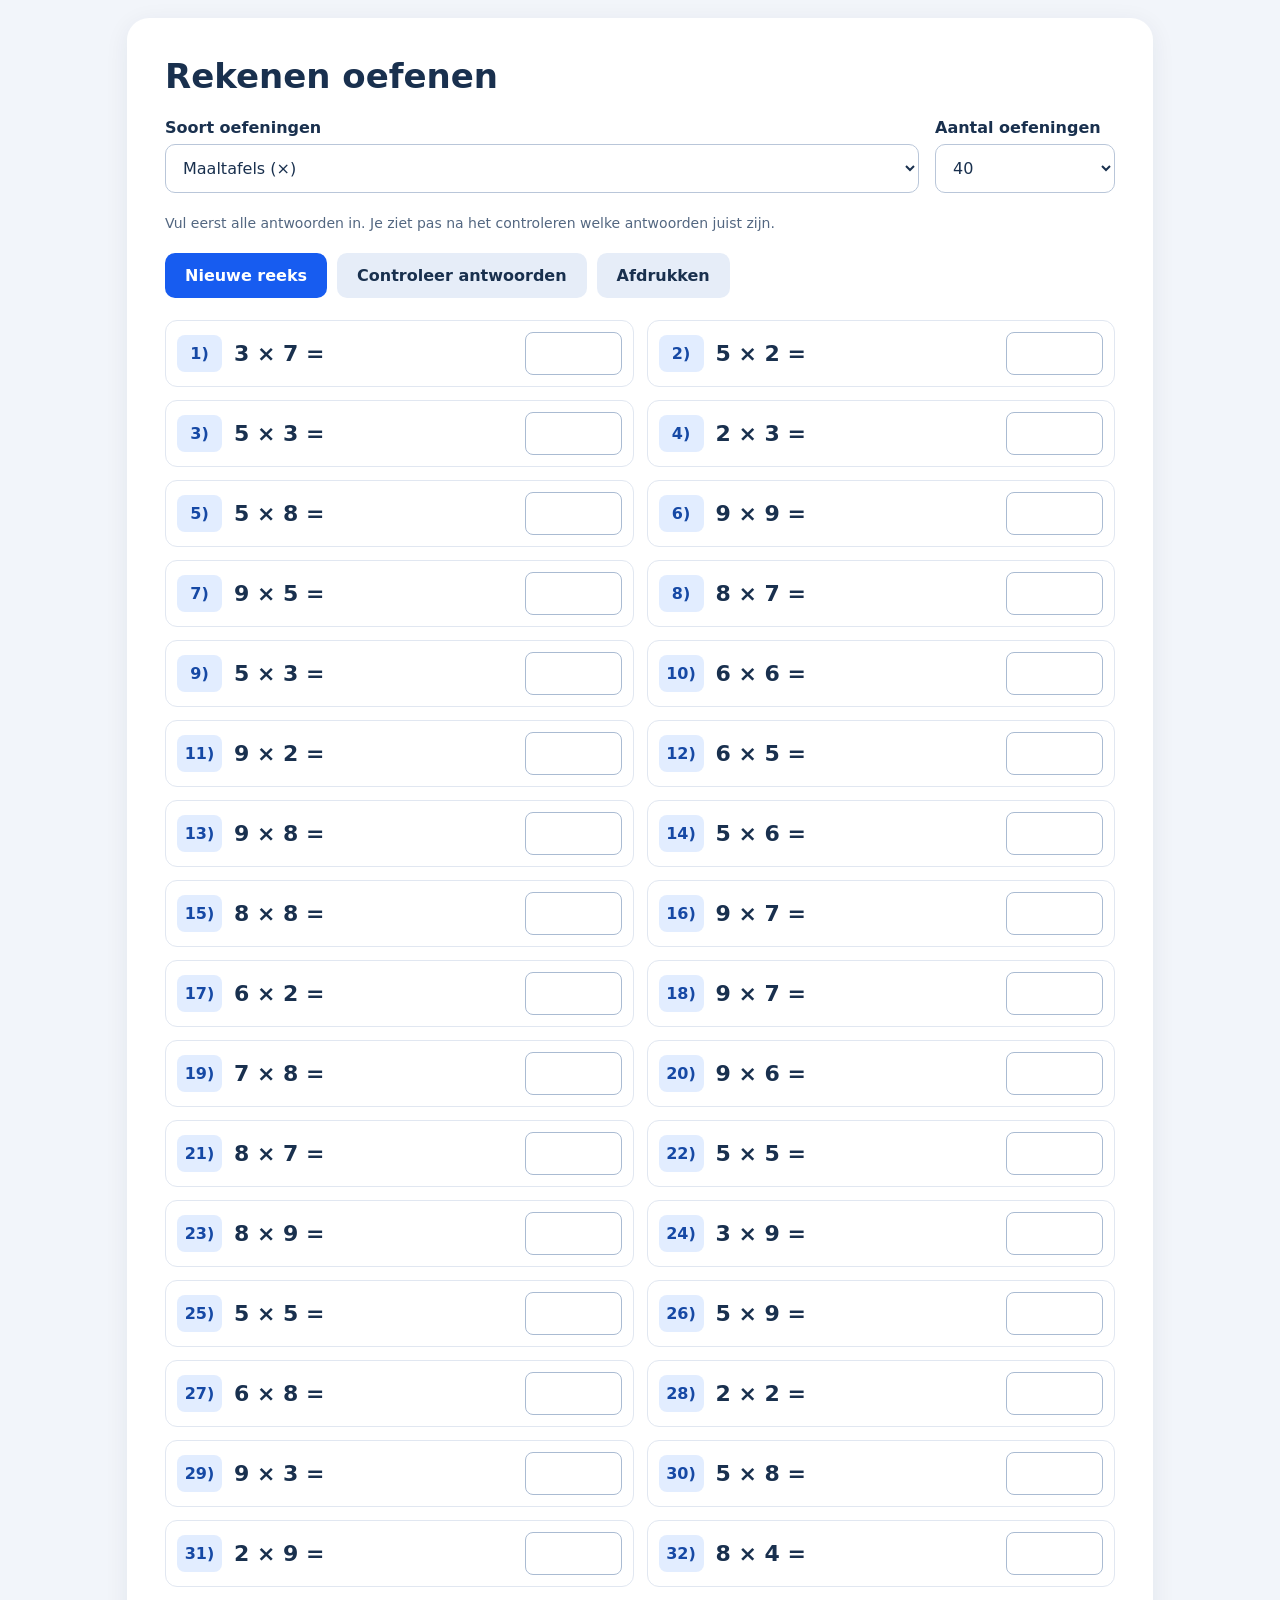
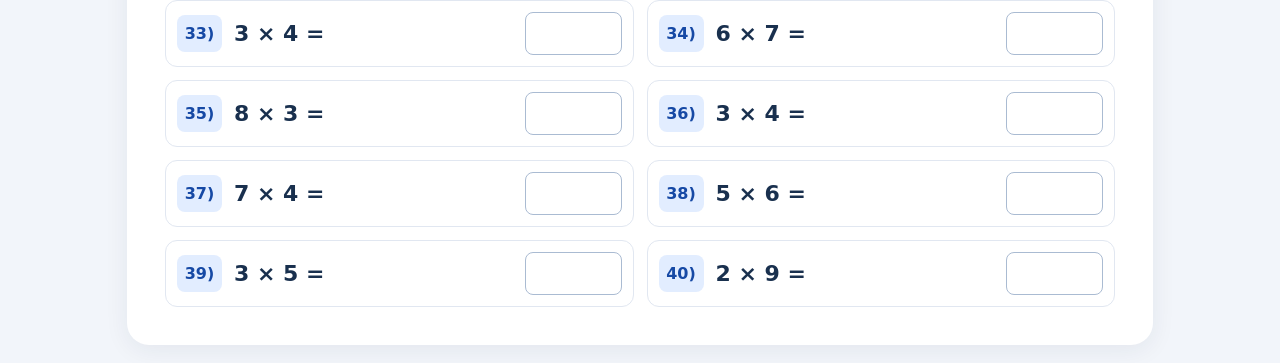
==== commit 464b2042: "Maak rekenoefeningen" ====
--- a/index.html
+++ b/index.html
@@ -1,3860 +1,233 @@
 <!doctype html>
-<html lang="nl-NL">
-  <head>
-    <meta charset="UTF-8" />
-
-    <meta name="viewport" content="width=device-width, initial-scale=1" />
-    <link rel="profile" href="https://gmpg.org/xfn/11" />
-    <style id="tb_inline_styles" data-no-optimize="1">
-      .tb_animation_on {
-        overflow-x: hidden;
-      }
-      .themify_builder .wow {
-        visibility: hidden;
-        animation-fill-mode: both;
-      }
-      [data-tf-animation] {
-        will-change: transform, opacity, visibility;
-      }
-      .themify_builder .tf_lax_done {
-        transition-duration: 0.8s;
-        transition-timing-function: cubic-bezier(0.165, 0.84, 0.44, 1);
-      }
-      [data-sticky-active].tb_sticky_scroll_active {
-        z-index: 1;
-      }
-      [data-sticky-active].tb_sticky_scroll_active .hide-on-stick {
-        display: none;
-      }
-      @media (min-width: 1281px) {
-        .hide-desktop {
-          width: 0 !important;
-          height: 0 !important;
-          padding: 0 !important;
-          visibility: hidden !important;
-          margin: 0 !important;
-          display: table-column !important;
-          background: 0 !important;
-          content-visibility: hidden;
-          overflow: hidden !important;
-        }
-      }
-      @media (min-width: 769px) and (max-width: 1280px) {
-        .hide-tablet_landscape {
-          width: 0 !important;
-          height: 0 !important;
-          padding: 0 !important;
-          visibility: hidden !important;
-          margin: 0 !important;
-          display: table-column !important;
-          background: 0 !important;
-          content-visibility: hidden;
-          overflow: hidden !important;
-        }
-      }
-      @media (min-width: 681px) and (max-width: 768px) {
-        .hide-tablet {
-          width: 0 !important;
-          height: 0 !important;
-          padding: 0 !important;
-          visibility: hidden !important;
-          margin: 0 !important;
-          display: table-column !important;
-          background: 0 !important;
-          content-visibility: hidden;
-          overflow: hidden !important;
-        }
-      }
-      @media (max-width: 680px) {
-        .hide-mobile {
-          width: 0 !important;
-          height: 0 !important;
-          padding: 0 !important;
-          visibility: hidden !important;
-          margin: 0 !important;
-          display: table-column !important;
-          background: 0 !important;
-          content-visibility: hidden;
-          overflow: hidden !important;
-        }
-      }
-      div.row_inner,
-      div.module_subrow {
-        --gutter: 3.2%;
-        --narrow: 1.6%;
-        --none: 0%;
-      }
-      @media (max-width: 768px) {
-        div.module-gallery-grid {
-          --galn: var(--galt);
-        }
-      }
-      @media (max-width: 680px) {
-        .themify_map.tf_map_loaded {
-          width: 100% !important;
-        }
-        .ui.builder_button,
-        .ui.nav li a {
-          padding: 0.525em 1.15em;
-        }
-        .fullheight > .row_inner:not(.tb_col_count_1) {
-          min-height: 0;
-        }
-        div.module-gallery-grid {
-          --galn: var(--galm);
-          gap: 8px;
-        }
-      }
+<html lang="nl">
+
+<head>
+    <meta charset="utf-8">
+    <meta name="viewport" content="width=device-width,initial-scale=1">
+    <title>Rekenen oefenen</title>
+    <style>
+        body {
+            font-family: system-ui, -apple-system, sans-serif;
+            background: #f2f5fa;
+            color: #19304e;
+            margin: 0;
+            padding: 18px
+        }
+
+        .app {
+            max-width: 950px;
+            margin: auto;
+            background: white;
+            border-radius: 22px;
+            padding: clamp(18px, 4vw, 38px);
+            box-shadow: 0 5px 24px #182b4b12
+        }
+
+        h1 {
+            margin: 0 0 22px;
+            font-size: clamp(24px, 4vw, 34px)
+        }
+
+        .controls {
+            display: flex;
+            flex-wrap: wrap;
+            gap: 16px;
+            align-items: end;
+            margin-bottom: 22px
+        }
+
+        .field {
+            display: flex;
+            flex-direction: column;
+            gap: 7px;
+            flex: 1;
+            min-width: 210px
+        }
+
+        label {
+            font-weight: 650
+        }
+
+        select {
+            font: inherit;
+            border: 1px solid #b9c6d9;
+            border-radius: 10px;
+            padding: 13px;
+            background: #fff;
+            color: #19304e;
+            width: 100%
+        }
+
+        button {
+            font: inherit;
+            font-weight: 650;
+            border: 0;
+            border-radius: 10px;
+            padding: 13px 20px;
+            background: #175cf0;
+            color: white;
+            cursor: pointer
+        }
+
+        button.secondary {
+            background: #e6edf8;
+            color: #19304e
+        }
+
+        .actions {
+            display: flex;
+            gap: 10px;
+            flex-wrap: wrap;
+            margin: 22px 0
+        }
+
+        .exercises {
+            display: grid;
+            grid-template-columns: repeat(2, minmax(0, 1fr));
+            gap: 13px
+        }
+
+        .exercise {
+            display: flex;
+            align-items: center;
+            gap: 12px;
+            border: 1px solid #e1e7f1;
+            border-radius: 12px;
+            padding: 11px;
+            min-width: 0
+        }
+
+        .number {
+            flex: none;
+            min-width: 35px;
+            text-align: center;
+            border-radius: 8px;
+            background: #e2edff;
+            color: #1649a5;
+            font-weight: 800;
+            padding: 9px 5px
+        }
+
+        .problem {
+            font-size: clamp(17px, 2.6vw, 22px);
+            font-weight: 600;
+            white-space: nowrap
+        }
+
+        .answer {
+            width: 85px;
+            min-width: 0;
+            margin-left: auto;
+            font-size: 20px;
+            padding: 9px 5px;
+            border: 1px solid #aabbd2;
+            border-radius: 8px;
+            text-align: center
+        }
+
+        .exercise.correct {
+            border-color: #32a16d;
+            background: #f0fff6
+        }
+
+        .exercise.wrong {
+            border-color: #d94b4b;
+            background: #fff5f5
+        }
+
+        .feedback {
+            font-size: 13px;
+            color: #b32626
+        }
+
+        .result {
+            font-weight: 750;
+            font-size: 20px;
+            margin-top: 14px
+        }
+
+        .hint {
+            color: #536781;
+            font-size: 14px;
+            margin: 10px 0 0
+        }
+
+        @media(max-width:650px) {
+            .exercises {
+                grid-template-columns: 1fr
+            }
+
+            .app {
+                padding: 18px
+            }
+
+            .exercise {
+                gap: 9px
+            }
+
+            .answer {
+                width: 78px
+            }
+        }
+
+        @media print {
+            body {
+                background: white
+            }
+
+            .app {
+                box-shadow: none
+            }
+
+            .controls,
+            .actions,
+            .hint {
+                display: none
+            }
+
+            .exercises {
+                grid-template-columns: repeat(2, 1fr)
+            }
+
+            .answer {
+                border: 0;
+                border-bottom: 1px solid #333;
+                border-radius: 0
+            }
+
+            .exercise {
+                break-inside: avoid
+            }
+        }
     </style>
-    <noscript
-      ><style>
-        .themify_builder .wow,
-        .wow .tf_lazy {
-          visibility: visible !important;
-        }
-      </style></noscript
-    >
-    <style id="tf_lazy_style" data-no-optimize="1">
-      .tf_svg_lazy {
-        content-visibility: auto;
-        background-size: 100% 25% !important;
-        background-repeat: no-repeat !important;
-        background-position:
-          0 0,
-          0 33.4%,
-          0 66.6%,
-          0 100% !important;
-        transition: filter 0.3s linear !important;
-        filter: blur(25px) !important;
-        transform: translateZ(0);
-      }
-      .tf_svg_lazy_loaded {
-        filter: blur(0) !important;
-      }
-      [data-lazy]:is(.module, .module_row:not(.tb_first)),
-      .module[data-lazy] .ui,
-      .module_row[data-lazy]:not(.tb_first):is(
-          > .row_inner,
-          .module_column[data-lazy],
-          .module_subrow[data-lazy]
-        ) {
-        background-image: none !important;
-      }
-    </style>
-    <noscript>
-      <style>
-        .tf_svg_lazy {
-          display: none !important;
-        }
-      </style>
-    </noscript>
-    <style id="tf_lazy_common" data-no-optimize="1">
-      :where(.tf_in_flx, .tf_flx) {
-        display: inline-flex;
-        flex-wrap: wrap;
-        place-items: center;
-      }
-      .tf_fa,
-      :is(em, i) tf-lottie {
-        display: inline-block;
-        vertical-align: middle;
-      }
-      :is(em, i) tf-lottie {
-        width: 1.5em;
-        height: 1.5em;
-      }
-      .tf_fa {
-        width: 1em;
-        height: 1em;
-        stroke-width: 0;
-        stroke: currentColor;
-        overflow: visible;
-        fill: currentColor;
-        pointer-events: none;
-        text-rendering: optimizeSpeed;
-        buffered-rendering: static;
-      }
-      #tf_svg symbol {
-        overflow: visible;
-      }
-      :where(.tf_lazy) {
-        position: relative;
-        visibility: visible;
-        display: block;
-        opacity: 0.3;
-      }
-      .wow .tf_lazy:not(.tf_swiper-slide) {
-        visibility: hidden;
-        opacity: 1;
-      }
-      div.tf_audio_lazy audio {
-        visibility: hidden;
-        height: 0;
-        display: inline;
-      }
-      .mejs-container {
-        visibility: visible;
-      }
-      .tf_iframe_lazy {
-        transition: opacity 0.3s ease-in-out;
-        min-height: 10px;
-      }
-      :where(.tf_flx),
-      .tf_swiper-wrapper {
-        display: flex;
-      }
-      .tf_swiper-slide {
-        flex-shrink: 0;
-        opacity: 0;
-        width: 100%;
-        height: 100%;
-      }
-      .tf_swiper-wrapper > br,
-      .tf_lazy.tf_swiper-wrapper .tf_lazy:after,
-      .tf_lazy.tf_swiper-wrapper .tf_lazy:before {
-        display: none;
-      }
-      .tf_lazy:after,
-      .tf_lazy:before {
-        content: "";
-        display: inline-block;
-        position: absolute;
-        width: 10px !important;
-        height: 10px !important;
-        margin: 0 3px;
-        top: 50% !important;
-        inset-inline: auto 50% !important;
-        border-radius: 100%;
-        background-color: currentColor;
-        visibility: visible;
-        animation: tf-hrz-loader infinite 0.75s
-          cubic-bezier(0.2, 0.68, 0.18, 1.08);
-      }
-      .tf_lazy:after {
-        width: 6px !important;
-        height: 6px !important;
-        inset-inline: 50% auto !important;
-        margin-top: 3px;
-        animation-delay: -0.4s;
-      }
-      @keyframes tf-hrz-loader {
-        0%,
-        100% {
-          transform: scale(1);
-          opacity: 1;
-        }
-        50% {
-          transform: scale(0.1);
-          opacity: 0.6;
-        }
-      }
-      .tf_lazy_lightbox {
-        position: fixed;
-        background: rgba(11, 11, 11, 0.8);
-        color: #ccc;
-        top: 0;
-        left: 0;
-        display: flex;
-        align-items: center;
-        justify-content: center;
-        z-index: 999;
-      }
-      .tf_lazy_lightbox .tf_lazy:after,
-      .tf_lazy_lightbox .tf_lazy:before {
-        background: #fff;
-      }
-      .tf_vd_lazy,
-      tf-lottie {
-        display: flex;
-        flex-wrap: wrap;
-      }
-      tf-lottie {
-        aspect-ratio: 1.777;
-      }
-      .tf_w.tf_vd_lazy video {
-        width: 100%;
-        height: auto;
-        position: static;
-        object-fit: cover;
-      }
-    </style>
-    <style id="jetpack-boost-critical-css">
-      @charset "UTF-8";
-      @media all {
-        html {
-          font-family: sans-serif;
-          line-height: 1.15;
-          -ms-text-size-adjust: 100%;
-          -webkit-text-size-adjust: 100%;
-        }
-        body {
-          margin: 0;
-        }
-        article,
-        header,
-        nav {
-          display: block;
-        }
-        h1 {
-          font-size: 2em;
-          margin: 0.67em 0;
-        }
-        main {
-          display: block;
-        }
-        a {
-          background-color: transparent;
-          -webkit-text-decoration-skip: objects;
-        }
-        img {
-          border-style: none;
-        }
-        svg:not(:root) {
-          overflow: hidden;
-        }
-        html {
-          box-sizing: border-box;
-        }
-        * {
-          box-sizing: inherit;
-        }
-        @-ms-viewport {
-          width: device-width;
-        }
-        html {
-          -ms-overflow-style: scrollbar;
-        }
-        body {
-          font-family:
-            -apple-system, system-ui, BlinkMacSystemFont, "Segoe UI", Roboto,
-            "Helvetica Neue", Arial, sans-serif;
-          font-size: 1rem;
-          font-weight: 400;
-          line-height: 1.5;
-          color: #292b2c;
-          background-color: #fff;
-        }
-        h1 {
-          margin-top: 0;
-          margin-bottom: 0.5rem;
-        }
-        ul {
-          margin-top: 0;
-          margin-bottom: 1rem;
-        }
-        ul ul {
-          margin-bottom: 0;
-        }
-        a {
-          color: #0275d8;
-          text-decoration: none;
-        }
-        a:not([href]):not([tabindex]) {
-          color: inherit;
-          text-decoration: none;
-        }
-        img {
-          vertical-align: middle;
-        }
-        a {
-          touch-action: manipulation;
-        }
-        h1 {
-          margin-bottom: 0.5rem;
-          font-family: inherit;
-          font-weight: 500;
-          line-height: 1.1;
-          color: inherit;
-        }
-        h1 {
-          font-size: 2.5rem;
-        }
-        .container {
-          position: relative;
-          margin-left: auto;
-          margin-right: auto;
-          padding-right: 15px;
-          padding-left: 15px;
-        }
-        @media (min-width: 576px) {
-          .container {
-            padding-right: 15px;
-            padding-left: 15px;
-          }
-        }
-        @media (min-width: 768px) {
-          .container {
-            padding-right: 15px;
-            padding-left: 15px;
-          }
-        }
-        @media (min-width: 992px) {
-          .container {
-            padding-right: 15px;
-            padding-left: 15px;
-          }
-        }
-        @media (min-width: 1200px) {
-          .container {
-            padding-right: 15px;
-            padding-left: 15px;
-          }
-        }
-        @media (min-width: 576px) {
-          .container {
-            width: 540px;
-            max-width: 100%;
-          }
-        }
-        @media (min-width: 768px) {
-          .container {
-            width: 720px;
-            max-width: 100%;
-          }
-        }
-        @media (min-width: 992px) {
-          .container {
-            width: 960px;
-            max-width: 100%;
-          }
-        }
-        @media (min-width: 1200px) {
-          .container {
-            width: 1140px;
-            max-width: 100%;
-          }
-        }
-        .rounded {
-          border-radius: 0.25rem;
-        }
-      }
-      @media all {
-        @charset "UTF-8";
-        body,
-        html {
-          height: 100%;
-        }
-        body,
-        html {
-          margin: 0;
-          padding: 0;
-        }
-        html {
-          box-sizing: border-box;
-          font-size: 16px;
-        }
-        @media (max-width: 991px) {
-          html {
-            font-size: 15px;
-          }
-        }
-        @media (max-width: 767px) {
-          html {
-            font-size: 14px;
-          }
-        }
-        body {
-          background: #fff;
-        }
-        .site {
-          background: #fff;
-          position: relative;
-        }
-        body {
-          font-family: "Open Sans", Helvetica, Arial, sans-serif;
-          font-size: 14px;
-          font-size: 0.875rem;
-          line-height: 1.7;
-          color: #777;
-        }
-        a {
-          color: #03c4eb;
-          text-decoration: none;
-          outline: 0;
-        }
-        h1 {
-          clear: both;
-          font-family: Raleway, Helvetica, Arial, sans-serif;
-          font-weight: 600;
-          margin-bottom: 15px;
-          margin-bottom: 15px;
-          margin-bottom: 0.9375rem;
-          margin-top: 0;
-          color: #333;
-        }
-        h1 {
-          line-height: 1.3;
-          font-size: 33px;
-          font-size: 2.0625rem;
-        }
-        @media (min-width: 768px) {
-          h1 {
-            font-size: 40px;
-            font-size: 2.5rem;
-          }
-        }
-        h1 span {
-          font-weight: 700;
-        }
-        ul {
-          margin-bottom: 15px;
-          margin-bottom: 0.9375rem;
-          margin-top: 0;
-        }
-        img {
-          height: auto;
-          max-width: 100%;
-          vertical-align: middle;
-        }
-        ul {
-          padding-left: 20px;
-        }
-        ul {
-          list-style: disc;
-        }
-        ul li {
-          margin: 8px 0;
-        }
-        .screen-reader-text {
-          clip: rect(1px, 1px, 1px, 1px);
-          position: absolute !important;
-        }
-        .entry-content:after,
-        .entry-content:before,
-        .site-content:after,
-        .site-content:before,
-        .site-header:after,
-        .site-header:before {
-          content: "";
-          display: table;
-          clear: both;
-        }
-        .entry-content:after,
-        .site-content:after,
-        .site-header:after {
-          clear: both;
-        }
-        h1,
-        ul {
-          word-break: break-word;
-          word-wrap: break-word;
-        }
-        #primary {
-          padding-bottom: 40px;
-          padding-top: 40px;
-        }
-        .content-area {
-          width: 100%;
-          float: none;
-        }
-        @media screen and (min-width: 940px) {
-          .content-area {
-            float: left;
-          }
-        }
-        .no-sidebar .content-area {
-          width: 100%;
-        }
-        .site-header {
-          line-height: 75px;
-          position: relative;
-          width: 100%;
-          background: #fff;
-          z-index: 1000;
-          box-shadow: 0 5px 10px 0 rgba(50, 50, 50, 0.06);
-        }
-        .site-branding {
-          float: left;
-        }
-        .onepress-menu,
-        .onepress-menu * {
-          margin: 0;
-          padding: 0;
-          list-style: none;
-        }
-        .onepress-menu {
-          float: right;
-        }
-        .onepress-menu ul {
-          position: absolute;
-          display: block;
-          height: 1px;
-          overflow: hidden;
-          opacity: 0;
-          z-index: -1;
-          top: 100%;
-          left: 0;
-        }
-        .onepress-menu li {
-          position: relative;
-        }
-        .onepress-menu > li {
-          float: left;
-        }
-        .onepress-menu a {
-          display: block;
-          position: relative;
-        }
-        .onepress-menu ul {
-          min-width: 12em;
-          width: fit-content;
-          max-width: 100vw;
-          border: 1px solid #e9e9e9;
-          border-top: none;
-        }
-        .onepress-menu li {
-          white-space: nowrap;
-        }
-        .onepress-menu a {
-          color: #333;
-          font-family: Raleway, Helvetica, Arial, sans-serif;
-          padding-left: 17px;
-          padding-right: 17px;
-          font-size: 13px;
-          font-weight: 600;
-          text-transform: uppercase;
-          text-decoration: none;
-          zoom: 1;
-          letter-spacing: 1px;
-          white-space: nowrap;
-        }
-        .onepress-menu ul li {
-          line-height: 26px;
-          width: fit-content;
-          min-width: 100%;
-        }
-        .onepress-menu ul li a {
-          border-top: 1px solid #e9e9e9;
-          padding: 8px 18px;
-          color: #999;
-          font-size: 13px;
-          text-transform: none;
-          background: #fff;
-          letter-spacing: 0;
-        }
-        .onepress-menu > li:last-child > a {
-          padding-right: 0;
-        }
-        #nav-toggle {
-          display: none;
-          margin-left: 15px;
-        }
-        @media screen and (max-width: 1140px) {
-          .main-navigation {
-            position: static;
-          }
-          .main-navigation .onepress-menu {
-            width: 100% !important;
-            display: block;
-            height: 0;
-            overflow: hidden;
-            background: #fff;
-          }
-          #nav-toggle {
-            display: block;
-          }
-        }
-        #nav-toggle {
-          float: right;
-          position: relative;
-          width: 35px;
-          overflow: hidden;
-          white-space: nowrap;
-          color: transparent;
-        }
-        #nav-toggle span {
-          position: absolute;
-          top: 50%;
-          right: 5px;
-          margin-top: -2px;
-          display: inline-block;
-          height: 3px;
-          width: 24px;
-          background: #000;
-        }
-        #nav-toggle span:before {
-          top: -8px;
-        }
-        #nav-toggle span:after {
-          top: 8px;
-        }
-        #nav-toggle span:after,
-        #nav-toggle span:before {
-          position: absolute;
-          display: inline-block;
-          height: 3px;
-          width: 24px;
-          background: #000;
-          content: "";
-          right: 0;
-          -webkit-transform: translateZ(0);
-          -moz-transform: translateZ(0);
-          -ms-transform: translateZ(0);
-          -o-transform: translateZ(0);
-          transform: translateZ(0);
-          -webkit-backface-visibility: hidden;
-          backface-visibility: hidden;
-          -webkit-transform-origin: 0% 50%;
-          -moz-transform-origin: 0% 50%;
-          -ms-transform-origin: 0% 50%;
-          -o-transform-origin: 0% 50%;
-          transform-origin: 0% 50%;
-        }
-        .site-content {
-          border-top: 1px solid #e9e9e9;
-          margin-top: -1px;
-        }
-        .page-header {
-          padding: 30px 0;
-          border-top: 1px solid #e9e9e9;
-          background: #f8f9f9;
-          border-bottom: 1px solid #e9e9e9;
-          position: relative;
-        }
-        .page-header:before {
-          position: absolute;
-          top: 0;
-          bottom: 0;
-          left: 0;
-          width: 100%;
-          display: block;
-          content: " ";
-        }
-        .page-header .entry-title {
-          margin-bottom: 0;
-          font-size: 24px;
-          font-weight: 600;
-          letter-spacing: 1px;
-          text-transform: uppercase;
-        }
-        .entry-content {
-          margin-bottom: 30px;
-        }
-      }
-      .tf_clear {
-        clear: both;
-      }
-      .tf_block {
-        display: block;
-      }
-      .tf_mw {
-        max-width: 100%;
-      }
-      .tf_w {
-        width: 100%;
-      }
-      .tf_box {
-        box-sizing: border-box;
-      }
-      .tf_rel {
-        position: relative;
-      }
-      .tf_clearfix:after {
-        content: "";
-        display: table;
-        clear: both;
-      }
-      ul {
-        box-sizing: border-box;
-      }
-      .screen-reader-text {
-        clip: rect(1px, 1px, 1px, 1px);
-        word-wrap: normal !important;
-        border: 0;
-        -webkit-clip-path: inset(50%);
-        clip-path: inset(50%);
-        height: 1px;
-        margin: -1px;
-        overflow: hidden;
-        padding: 0;
-        position: absolute;
-        width: 1px;
-      }
-      html :where(img[class*="wp-image-"]) {
-        height: auto;
-        max-width: 100%;
-      }
-      .module-image .image-wrap {
-        width: auto;
-      }
-      .module-image .image-wrap img {
-        vertical-align: top;
-        display: inline-block;
-      }
-      .module-image.rounded .image-wrap img {
-        border-radius: 10px;
-      }
-      .module-image.drop-shadow .image-wrap img {
-        box-shadow: 0 1px 8px 2px rgba(0, 0, 0, 0.15);
-      }
-      .module-image.image-left .image-wrap {
-        float: left;
-        margin: 0 1.2em 1em 0;
-      }
-      .module-fancy-heading .fancy-heading {
-        line-height: 1.25;
-      }
-      .module-fancy-heading .sub-head {
-        padding-top: 0.3em;
-        font-size: 70%;
-      }
-      .module-fancy-heading .main-head + .sub-head:before {
-        content: "";
-        border-top: 1px solid;
-        width: 2em;
-        display: block;
-        padding-top: 0.3em;
-      }
-      .module_column,
-      .module_row,
-      .module_row .module,
-      .module_subrow {
-        position: relative;
-        box-sizing: border-box;
-      }
-      .module_row {
-        display: flex;
-        flex-wrap: wrap;
-        -webkit-backface-visibility: hidden;
-        backface-visibility: hidden;
-      }
-      .row_inner,
-      .subrow_inner {
-        display: grid;
-        --gutter: 3.2%;
-        --none: 0;
-        --align_start: flex-start;
-        --align_center: center;
-        --auto_height: stretch;
-        --align_items: var(--auto_height);
-        --align_content: var(--align_start);
-        --colG: var(--gutter);
-        --col: repeat(auto-fit, minmax(1%, 1fr));
-        grid: var(--row, none) / var(--col);
-        grid-template-areas: var(--area);
-        grid-auto-columns: 1fr;
-        gap: var(--rowG, 0) var(--colG);
-        align-content: var(--align_content);
-        align-items: var(--align_items);
-        --aream3_auto: "col1" "col2" "col3";
-      }
-      div.module_column {
-        width: auto;
-        max-width: none;
-        margin-left: 0;
-        margin-right: 0;
-        min-width: 0;
-        float: none;
-        align-items: inherit;
-        align-content: inherit;
-        grid-template-columns: minmax(0, 1fr);
-        display: grid;
-      }
-      .col_align_middle {
-        --align_content: var(--align_center);
-      }
-      .module_column:first-of-type {
-        grid-area: col1;
-      }
-      .module_column:nth-of-type(2) {
-        grid-area: col2;
-      }
-      .module_column:nth-of-type(3) {
-        grid-area: col3;
-      }
-      .module_column:nth-of-type(4) {
-        grid-area: col4;
-      }
-      .module_column:nth-of-type(5) {
-        grid-area: col5;
-      }
-      .module_column:nth-of-type(6) {
-        grid-area: col6;
-      }
-      .module_column:nth-of-type(7) {
-        grid-area: col7;
-      }
-      .module_column:nth-of-type(8) {
-        grid-area: col8;
-      }
-      .module_column:nth-of-type(9) {
-        grid-area: col9;
-      }
-      .module_column:nth-of-type(10) {
-        grid-area: col10;
-      }
-      .module_column:nth-of-type(11) {
-        grid-area: col11;
-      }
-      .module_column:nth-of-type(12) {
-        grid-area: col12;
-      }
-      .module_column:nth-of-type(13) {
-        grid-area: col13;
-      }
-      .module_column:nth-of-type(14) {
-        grid-area: col14;
-      }
-      .module_column:nth-of-type(15) {
-        grid-area: col15;
-      }
-      .module_column:nth-of-type(16) {
-        grid-area: col16;
-      }
-      .tb_col_count_1 > .module_column {
-        grid-area: auto;
-      }
-      .tb_col_count_3 {
-        --area: "col1 col2 col3";
-      }
-      .module:after {
-        content: "";
-        display: table;
-        clear: both;
-      }
-      .module img {
-        border: 0;
-        vertical-align: bottom;
-      }
-      .row_inner {
-        width: 1160px;
-        margin: 0 auto;
-      }
-      @supports (-webkit-touch-callout: none) {
-        .module_row {
-          background-attachment: scroll !important;
-        }
-      }
-      .module-plain-text:after {
-        display: contents !important;
-      }
-      @media (max-width: 1260px) {
-        .row_inner {
-          max-width: 94%;
-        }
-      }
-      @media (max-width: 760px) {
-        .row_inner {
-          max-width: 90%;
-        }
-      }
-      .themify_builder_content-2 .tb_zrp2264.module_row > .row_inner {
-        --align_content: var(--align_center);
-        --align_items: var(--align_content);
-        --col: 0.335fr 1.665fr 1fr;
-      }
-      .themify_builder_content-2 .tb_8jex747.module-plain-text {
-        text-align: center;
-        padding-right: 40px;
-      }
-      .themify_builder_content-2 .tb_bs3m985.module_row {
-        margin-top: 100px;
-        padding: 0;
-      }
-      .themify_builder_content-2
-        .tb_vpna142.module-fancy-heading.module
-        .main-head {
-        font-family: Arial, Helvetica, sans-serif;
-      }
-      .themify_builder_content-2 .tb_vvuy548.module-image {
-        background-image: none;
-        background-color: #fff;
-      }
-      @media (max-width: 1280px) {
-        .themify_builder_content-2 .tb_zrp2264.module_row > .row_inner {
-          --col: 0.359fr 1.641fr 1fr;
-        }
-      }
-      @media (max-width: 768px) {
-        .themify_builder_content-2 .tb_rol6264.module_column,
-        .themify_builder_content-2 .tb_zrp2264.module_row {
-          padding-right: 0;
-        }
-        .themify_builder_content-2 .tb_zrp2264.module_row > .row_inner {
-          --colG: var(--none);
-          --col: 0.309fr 1.647fr 1.044fr;
-        }
-        .themify_builder_content-2 .tb_8jex747.module-plain-text {
-          padding-right: 5px;
-        }
-        .themify_builder_content-2 .tb_ws4b888.module-text {
-          padding-bottom: 6px;
-        }
-      }
-      @media (max-width: 680px) {
-        .themify_builder_content-2 .tb_zrp2264.module_row > .row_inner {
-          --col: none;
-          --area: var(--aream3_auto);
-        }
-        .themify_builder_content-2 .tb_8jex747.module-plain-text {
-          padding-right: 24px;
-        }
-      }
-      @media all {
-        .screen-reader-text {
-          clip: rect(1px, 1px, 1px, 1px);
-          word-wrap: normal !important;
-          border: 0;
-          -webkit-clip-path: inset(50%);
-          clip-path: inset(50%);
-          height: 1px;
-          margin: -1px;
-          overflow: hidden;
-          overflow-wrap: normal !important;
-          padding: 0;
-          position: absolute !important;
-          width: 1px;
-        }
-      }
-      @media all {
-        @charset "UTF-8";
-        .screen-reader-text {
-          clip: rect(1px, 1px, 1px, 1px);
-          word-wrap: normal !important;
-          border: 0;
-          -webkit-clip-path: inset(50%);
-          clip-path: inset(50%);
-          height: 1px;
-          margin: -1px;
-          overflow: hidden;
-          padding: 0;
-          position: absolute !important;
-          width: 1px;
-        }
-      }
-      @media all {
-        @charset "UTF-8";
-        .screen-reader-text {
-          clip: rect(1px, 1px, 1px, 1px);
-          height: 1px;
-          overflow: hidden;
-          position: absolute !important;
-          width: 1px;
-          word-wrap: normal !important;
-        }
-      }
-    </style>
-    <title>Tine Maenhout</title>
-    <meta name="robots" content="max-image-preview:large" />
-
-    <style id="wp-img-auto-sizes-contain-inline-css">
-      img:is([sizes="auto" i], [sizes^="auto," i]) {
-        contain-intrinsic-size: 3000px 1500px;
-      }
-      /*# sourceURL=wp-img-auto-sizes-contain-inline-css */
-    </style>
-    <style id="wp-emoji-styles-inline-css">
-      img.wp-smiley,
-      img.emoji {
-        display: inline !important;
-        border: none !important;
-        box-shadow: none !important;
-        height: 1em !important;
-        width: 1em !important;
-        margin: 0 0.07em !important;
-        vertical-align: -0.1em !important;
-        background: none !important;
-        padding: 0 !important;
-      }
-      /*# sourceURL=wp-emoji-styles-inline-css */
-    </style>
-    <style id="classic-theme-styles-inline-css">
-      /*! This file is auto-generated */
-      .wp-block-button__link {
-        color: #fff;
-        background-color: #32373c;
-        border-radius: 9999px;
-        box-shadow: none;
-        text-decoration: none;
-        padding: calc(0.667em + 2px) calc(1.333em + 2px);
-        font-size: 1.125em;
-      }
-      .wp-block-file__button {
-        background: #32373c;
-        color: #fff;
-        text-decoration: none;
-      }
-      /*# sourceURL= */
-    </style>
-
-    <style id="global-styles-inline-css">
-      :root {
-        --wp--preset--aspect-ratio--square: 1;
-        --wp--preset--aspect-ratio--4-3: 4/3;
-        --wp--preset--aspect-ratio--3-4: 3/4;
-        --wp--preset--aspect-ratio--3-2: 3/2;
-        --wp--preset--aspect-ratio--2-3: 2/3;
-        --wp--preset--aspect-ratio--16-9: 16/9;
-        --wp--preset--aspect-ratio--9-16: 9/16;
-        --wp--preset--color--black: #000000;
-        --wp--preset--color--cyan-bluish-gray: #abb8c3;
-        --wp--preset--color--white: #ffffff;
-        --wp--preset--color--pale-pink: #f78da7;
-        --wp--preset--color--vivid-red: #cf2e2e;
-        --wp--preset--color--luminous-vivid-orange: #ff6900;
-        --wp--preset--color--luminous-vivid-amber: #fcb900;
-        --wp--preset--color--light-green-cyan: #7bdcb5;
-        --wp--preset--color--vivid-green-cyan: #00d084;
-        --wp--preset--color--pale-cyan-blue: #8ed1fc;
-        --wp--preset--color--vivid-cyan-blue: #0693e3;
-        --wp--preset--color--vivid-purple: #9b51e0;
-        --wp--preset--gradient--vivid-cyan-blue-to-vivid-purple: linear-gradient(
-          135deg,
-          rgb(6, 147, 227) 0%,
-          rgb(155, 81, 224) 100%
-        );
-        --wp--preset--gradient--light-green-cyan-to-vivid-green-cyan: linear-gradient(
-          135deg,
-          rgb(122, 220, 180) 0%,
-          rgb(0, 208, 130) 100%
-        );
-        --wp--preset--gradient--luminous-vivid-amber-to-luminous-vivid-orange: linear-gradient(
-          135deg,
-          rgb(252, 185, 0) 0%,
-          rgb(255, 105, 0) 100%
-        );
-        --wp--preset--gradient--luminous-vivid-orange-to-vivid-red: linear-gradient(
-          135deg,
-          rgb(255, 105, 0) 0%,
-          rgb(207, 46, 46) 100%
-        );
-        --wp--preset--gradient--very-light-gray-to-cyan-bluish-gray: linear-gradient(
-          135deg,
-          rgb(238, 238, 238) 0%,
-          rgb(169, 184, 195) 100%
-        );
-        --wp--preset--gradient--cool-to-warm-spectrum: linear-gradient(
-          135deg,
-          rgb(74, 234, 220) 0%,
-          rgb(151, 120, 209) 20%,
-          rgb(207, 42, 186) 40%,
-          rgb(238, 44, 130) 60%,
-          rgb(251, 105, 98) 80%,
-          rgb(254, 248, 76) 100%
-        );
-        --wp--preset--gradient--blush-light-purple: linear-gradient(
-          135deg,
-          rgb(255, 206, 236) 0%,
-          rgb(152, 150, 240) 100%
-        );
-        --wp--preset--gradient--blush-bordeaux: linear-gradient(
-          135deg,
-          rgb(254, 205, 165) 0%,
-          rgb(254, 45, 45) 50%,
-          rgb(107, 0, 62) 100%
-        );
-        --wp--preset--gradient--luminous-dusk: linear-gradient(
-          135deg,
-          rgb(255, 203, 112) 0%,
-          rgb(199, 81, 192) 50%,
-          rgb(65, 88, 208) 100%
-        );
-        --wp--preset--gradient--pale-ocean: linear-gradient(
-          135deg,
-          rgb(255, 245, 203) 0%,
-          rgb(182, 227, 212) 50%,
-          rgb(51, 167, 181) 100%
-        );
-        --wp--preset--gradient--electric-grass: linear-gradient(
-          135deg,
-          rgb(202, 248, 128) 0%,
-          rgb(113, 206, 126) 100%
-        );
-        --wp--preset--gradient--midnight: linear-gradient(
-          135deg,
-          rgb(2, 3, 129) 0%,
-          rgb(40, 116, 252) 100%
-        );
-        --wp--preset--font-size--small: 13px;
-        --wp--preset--font-size--medium: 20px;
-        --wp--preset--font-size--large: 36px;
-        --wp--preset--font-size--x-large: 42px;
-        --wp--preset--spacing--20: 0.44rem;
-        --wp--preset--spacing--30: 0.67rem;
-        --wp--preset--spacing--40: 1rem;
-        --wp--preset--spacing--50: 1.5rem;
-        --wp--preset--spacing--60: 2.25rem;
-        --wp--preset--spacing--70: 3.38rem;
-        --wp--preset--spacing--80: 5.06rem;
-        --wp--preset--shadow--natural: 6px 6px 9px rgba(0, 0, 0, 0.2);
-        --wp--preset--shadow--deep: 12px 12px 50px rgba(0, 0, 0, 0.4);
-        --wp--preset--shadow--sharp: 6px 6px 0px rgba(0, 0, 0, 0.2);
-        --wp--preset--shadow--outlined:
-          6px 6px 0px -3px rgb(255, 255, 255), 6px 6px rgb(0, 0, 0);
-        --wp--preset--shadow--crisp: 6px 6px 0px rgb(0, 0, 0);
-      }
-      :where(body) {
-        margin: 0;
-      }
-      :where(.is-layout-flex) {
-        gap: 0.5em;
-      }
-      :where(.is-layout-grid) {
-        gap: 0.5em;
-      }
-      body .is-layout-flex {
-        display: flex;
-      }
-      .is-layout-flex {
-        flex-wrap: wrap;
-        align-items: center;
-      }
-      .is-layout-flex > :is(*, div) {
-        margin: 0;
-      }
-      body .is-layout-grid {
-        display: grid;
-      }
-      .is-layout-grid > :is(*, div) {
-        margin: 0;
-      }
-      body {
-        padding-top: 0px;
-        padding-right: 0px;
-        padding-bottom: 0px;
-        padding-left: 0px;
-      }
-      :root :where(.wp-element-button, .wp-block-button__link) {
-        background-color: #32373c;
-        border-width: 0;
-        color: #fff;
-        font-family: inherit;
-        font-size: inherit;
-        font-style: inherit;
-        font-weight: inherit;
-        letter-spacing: inherit;
-        line-height: inherit;
-        padding-top: calc(0.667em + 2px);
-        padding-right: calc(1.333em + 2px);
-        padding-bottom: calc(0.667em + 2px);
-        padding-left: calc(1.333em + 2px);
-        text-decoration: none;
-        text-transform: inherit;
-      }
-      .has-black-color {
-        color: var(--wp--preset--color--black) !important;
-      }
-      .has-cyan-bluish-gray-color {
-        color: var(--wp--preset--color--cyan-bluish-gray) !important;
-      }
-      .has-white-color {
-        color: var(--wp--preset--color--white) !important;
-      }
-      .has-pale-pink-color {
-        color: var(--wp--preset--color--pale-pink) !important;
-      }
-      .has-vivid-red-color {
-        color: var(--wp--preset--color--vivid-red) !important;
-      }
-      .has-luminous-vivid-orange-color {
-        color: var(--wp--preset--color--luminous-vivid-orange) !important;
-      }
-      .has-luminous-vivid-amber-color {
-        color: var(--wp--preset--color--luminous-vivid-amber) !important;
-      }
-      .has-light-green-cyan-color {
-        color: var(--wp--preset--color--light-green-cyan) !important;
-      }
-      .has-vivid-green-cyan-color {
-        color: var(--wp--preset--color--vivid-green-cyan) !important;
-      }
-      .has-pale-cyan-blue-color {
-        color: var(--wp--preset--color--pale-cyan-blue) !important;
-      }
-      .has-vivid-cyan-blue-color {
-        color: var(--wp--preset--color--vivid-cyan-blue) !important;
-      }
-      .has-vivid-purple-color {
-        color: var(--wp--preset--color--vivid-purple) !important;
-      }
-      .has-black-background-color {
-        background-color: var(--wp--preset--color--black) !important;
-      }
-      .has-cyan-bluish-gray-background-color {
-        background-color: var(--wp--preset--color--cyan-bluish-gray) !important;
-      }
-      .has-white-background-color {
-        background-color: var(--wp--preset--color--white) !important;
-      }
-      .has-pale-pink-background-color {
-        background-color: var(--wp--preset--color--pale-pink) !important;
-      }
-      .has-vivid-red-background-color {
-        background-color: var(--wp--preset--color--vivid-red) !important;
-      }
-      .has-luminous-vivid-orange-background-color {
-        background-color: var(
-          --wp--preset--color--luminous-vivid-orange
-        ) !important;
-      }
-      .has-luminous-vivid-amber-background-color {
-        background-color: var(
-          --wp--preset--color--luminous-vivid-amber
-        ) !important;
-      }
-      .has-light-green-cyan-background-color {
-        background-color: var(--wp--preset--color--light-green-cyan) !important;
-      }
-      .has-vivid-green-cyan-background-color {
-        background-color: var(--wp--preset--color--vivid-green-cyan) !important;
-      }
-      .has-pale-cyan-blue-background-color {
-        background-color: var(--wp--preset--color--pale-cyan-blue) !important;
-      }
-      .has-vivid-cyan-blue-background-color {
-        background-color: var(--wp--preset--color--vivid-cyan-blue) !important;
-      }
-      .has-vivid-purple-background-color {
-        background-color: var(--wp--preset--color--vivid-purple) !important;
-      }
-      .has-black-border-color {
-        border-color: var(--wp--preset--color--black) !important;
-      }
-      .has-cyan-bluish-gray-border-color {
-        border-color: var(--wp--preset--color--cyan-bluish-gray) !important;
-      }
-      .has-white-border-color {
-        border-color: var(--wp--preset--color--white) !important;
-      }
-      .has-pale-pink-border-color {
-        border-color: var(--wp--preset--color--pale-pink) !important;
-      }
-      .has-vivid-red-border-color {
-        border-color: var(--wp--preset--color--vivid-red) !important;
-      }
-      .has-luminous-vivid-orange-border-color {
-        border-color: var(
-          --wp--preset--color--luminous-vivid-orange
-        ) !important;
-      }
-      .has-luminous-vivid-amber-border-color {
-        border-color: var(--wp--preset--color--luminous-vivid-amber) !important;
-      }
-      .has-light-green-cyan-border-color {
-        border-color: var(--wp--preset--color--light-green-cyan) !important;
-      }
-      .has-vivid-green-cyan-border-color {
-        border-color: var(--wp--preset--color--vivid-green-cyan) !important;
-      }
-      .has-pale-cyan-blue-border-color {
-        border-color: var(--wp--preset--color--pale-cyan-blue) !important;
-      }
-      .has-vivid-cyan-blue-border-color {
-        border-color: var(--wp--preset--color--vivid-cyan-blue) !important;
-      }
-      .has-vivid-purple-border-color {
-        border-color: var(--wp--preset--color--vivid-purple) !important;
-      }
-      .has-vivid-cyan-blue-to-vivid-purple-gradient-background {
-        background: var(
-          --wp--preset--gradient--vivid-cyan-blue-to-vivid-purple
-        ) !important;
-      }
-      .has-light-green-cyan-to-vivid-green-cyan-gradient-background {
-        background: var(
-          --wp--preset--gradient--light-green-cyan-to-vivid-green-cyan
-        ) !important;
-      }
-      .has-luminous-vivid-amber-to-luminous-vivid-orange-gradient-background {
-        background: var(
-          --wp--preset--gradient--luminous-vivid-amber-to-luminous-vivid-orange
-        ) !important;
-      }
-      .has-luminous-vivid-orange-to-vivid-red-gradient-background {
-        background: var(
-          --wp--preset--gradient--luminous-vivid-orange-to-vivid-red
-        ) !important;
-      }
-      .has-very-light-gray-to-cyan-bluish-gray-gradient-background {
-        background: var(
-          --wp--preset--gradient--very-light-gray-to-cyan-bluish-gray
-        ) !important;
-      }
-      .has-cool-to-warm-spectrum-gradient-background {
-        background: var(
-          --wp--preset--gradient--cool-to-warm-spectrum
-        ) !important;
-      }
-      .has-blush-light-purple-gradient-background {
-        background: var(--wp--preset--gradient--blush-light-purple) !important;
-      }
-      .has-blush-bordeaux-gradient-background {
-        background: var(--wp--preset--gradient--blush-bordeaux) !important;
-      }
-      .has-luminous-dusk-gradient-background {
-        background: var(--wp--preset--gradient--luminous-dusk) !important;
-      }
-      .has-pale-ocean-gradient-background {
-        background: var(--wp--preset--gradient--pale-ocean) !important;
-      }
-      .has-electric-grass-gradient-background {
-        background: var(--wp--preset--gradient--electric-grass) !important;
-      }
-      .has-midnight-gradient-background {
-        background: var(--wp--preset--gradient--midnight) !important;
-      }
-      .has-small-font-size {
-        font-size: var(--wp--preset--font-size--small) !important;
-      }
-      .has-medium-font-size {
-        font-size: var(--wp--preset--font-size--medium) !important;
-      }
-      .has-large-font-size {
-        font-size: var(--wp--preset--font-size--large) !important;
-      }
-      .has-x-large-font-size {
-        font-size: var(--wp--preset--font-size--x-large) !important;
-      }
-      /*# sourceURL=global-styles-inline-css */
-    </style>
-
-    <noscript
-      ><link
-        rel="preload"
-        href="https://fonts.googleapis.com/css?family=Raleway%3A400%2C500%2C600%2C700%2C300%2C100%2C800%2C900%7COpen+Sans%3A400%2C300%2C300italic%2C400italic%2C600%2C600italic%2C700%2C700italic&amp;subset=latin%2Clatin-ext&amp;display=swap&amp;ver=2.3.15"
-        as="style"
-      /><link
-        rel="stylesheet"
-        id="onepress-fonts-css"
-        href="https://fonts.googleapis.com/css?family=Raleway%3A400%2C500%2C600%2C700%2C300%2C100%2C800%2C900%7COpen+Sans%3A400%2C300%2C300italic%2C400italic%2C600%2C600italic%2C700%2C700italic&amp;subset=latin%2Clatin-ext&amp;display=swap&amp;ver=2.3.15"
-        media="all"
-      />
-    </noscript>
-    <link
-      rel="stylesheet"
-      id="onepress-fonts-css"
-      href="https://fonts.googleapis.com/css?family=Raleway%3A400%2C500%2C600%2C700%2C300%2C100%2C800%2C900%7COpen+Sans%3A400%2C300%2C300italic%2C400italic%2C600%2C600italic%2C700%2C700italic&amp;subset=latin%2Clatin-ext&amp;display=swap&amp;ver=2.3.15"
-      media="not all"
-      data-media="all"
-      onload="
-        this.media = this.dataset.media;
-        delete this.dataset.media;
-        this.removeAttribute('onload');
-      "
-    />
-    <noscript
-      ><link
-        rel="preload"
-        href="assets/theme/assets/css/animate.min.css?ver=2.3.15"
-        as="style"
-      /><link
-        rel="stylesheet"
-        id="onepress-animate-css"
-        href="assets/theme/assets/css/animate.min.css?ver=2.3.15"
-        media="all"
-      />
-    </noscript>
-    <link
-      rel="stylesheet"
-      id="onepress-animate-css"
-      href="assets/theme/assets/css/animate.min.css?ver=2.3.15"
-      media="not all"
-      data-media="all"
-      onload="
-        this.media = this.dataset.media;
-        delete this.dataset.media;
-        this.removeAttribute('onload');
-      "
-    />
-    <noscript
-      ><link
-        rel="preload"
-        href="assets/theme/assets/css/bootstrap.min.css?ver=2.3.15"
-        as="style"
-      /><link
-        rel="stylesheet"
-        id="onepress-bootstrap-css"
-        href="assets/theme/assets/css/bootstrap.min.css?ver=2.3.15"
-        media="all"
-      />
-    </noscript>
-    <link
-      rel="stylesheet"
-      id="onepress-bootstrap-css"
-      href="assets/theme/assets/css/bootstrap.min.css?ver=2.3.15"
-      media="not all"
-      data-media="all"
-      onload="
-        this.media = this.dataset.media;
-        delete this.dataset.media;
-        this.removeAttribute('onload');
-      "
-    />
-    <noscript
-      ><link
-        rel="preload"
-        href="assets/theme/style.css?ver=086df9cf253f640a5d8ca06a1bcf850b"
-        as="style"
-      /><link
-        rel="stylesheet"
-        id="onepress-style-css"
-        href="assets/theme/style.css?ver=086df9cf253f640a5d8ca06a1bcf850b"
-        media="all"
-      />
-    </noscript>
-    <link
-      rel="stylesheet"
-      id="onepress-style-css"
-      href="assets/theme/style.css?ver=086df9cf253f640a5d8ca06a1bcf850b"
-      media="not all"
-      data-media="all"
-      onload="
-        this.media = this.dataset.media;
-        delete this.dataset.media;
-        this.removeAttribute('onload');
-      "
-    />
-    <style id="onepress-style-inline-css">
-      #main .video-section section.hero-slideshow-wrapper {
-        background: transparent;
-      }
-      .hero-slideshow-wrapper:after {
-        position: absolute;
-        top: 0px;
-        left: 0px;
-        width: 100%;
-        height: 100%;
-        background-color: rgba(0, 0, 0, 0.3);
-        display: block;
-        content: "";
-      }
-      #parallax-hero .jarallax-container .parallax-bg:before {
-        background-color: rgba(0, 0, 0, 0.3);
-      }
-      .body-desktop .parallax-hero .hero-slideshow-wrapper:after {
-        display: none !important;
-      }
-      #parallax-hero > .parallax-bg::before {
-        background-color: rgba(0, 0, 0, 0.3);
-        opacity: 1;
-      }
-      .body-desktop .parallax-hero .hero-slideshow-wrapper:after {
-        display: none !important;
-      }
-      a,
-      .screen-reader-text:hover,
-      .screen-reader-text:active,
-      .screen-reader-text:focus,
-      .header-social a,
-      .onepress-menu a:hover,
-      .onepress-menu ul li a:hover,
-      .onepress-menu li.onepress-current-item > a,
-      .onepress-menu ul li.current-menu-item > a,
-      .onepress-menu > li a.menu-actived,
-      .onepress-menu.onepress-menu-mobile li.onepress-current-item > a,
-      .site-footer a,
-      .site-footer .footer-social a:hover,
-      .site-footer .btt a:hover,
-      .highlight,
-      #comments .comment .comment-wrapper .comment-meta .comment-time:hover,
-      #comments
-        .comment
-        .comment-wrapper
-        .comment-meta
-        .comment-reply-link:hover,
-      #comments
-        .comment
-        .comment-wrapper
-        .comment-meta
-        .comment-edit-link:hover,
-      .btn-theme-primary-outline,
-      .sidebar .widget a:hover,
-      .section-services .service-item .service-image i,
-      .counter_item .counter__number,
-      .team-member .member-thumb .member-profile a:hover,
-      .icon-background-default {
-        color: #000000;
-      }
-      input[type="reset"],
-      input[type="submit"],
-      input[type="submit"],
-      input[type="reset"]:hover,
-      input[type="submit"]:hover,
-      input[type="submit"]:hover .nav-links a:hover,
-      .btn-theme-primary,
-      .btn-theme-primary-outline:hover,
-      .section-testimonials .card-theme-primary,
-      .woocommerce #respond input#submit,
-      .woocommerce a.button,
-      .woocommerce button.button,
-      .woocommerce input.button,
-      .woocommerce button.button.alt,
-      .pirate-forms-submit-button,
-      .pirate-forms-submit-button:hover,
-      input[type="reset"],
-      input[type="submit"],
-      input[type="submit"],
-      .pirate-forms-submit-button,
-      .contact-form div.wpforms-container-full .wpforms-form .wpforms-submit,
-      .contact-form
-        div.wpforms-container-full
-        .wpforms-form
-        .wpforms-submit:hover,
-      .nav-links a:hover,
-      .nav-links a.current,
-      .nav-links .page-numbers:hover,
-      .nav-links .page-numbers.current {
-        background: #000000;
-      }
-      .btn-theme-primary-outline,
-      .btn-theme-primary-outline:hover,
-      .pricing__item:hover,
-      .section-testimonials .card-theme-primary,
-      .entry-content blockquote {
-        border-color: #000000;
-      }
-      .page-header.page--cover {
-        text-align: left;
-      }
-      .page-header:not(.page--cover) {
-        text-align: right;
-      }
-      .page-header.page--cover:before {
-        background: rgba(255, 255, 255, 1);
-      }
-      .page-header:before {
-        background: rgba(255, 255, 255, 1);
-      }
-      .site-footer .site-info,
-      .site-footer .btt a {
-        background-color: #ffffff;
-      }
-      .site-footer .site-info {
-        color: rgba(255, 255, 255, 0.7);
-      }
-      .site-footer .btt a,
-      .site-footer .site-info a {
-        color: rgba(255, 255, 255, 0.9);
-      }
-      #footer-widgets {
-      }
-      .gallery-carousel .g-item {
-        padding: 0px 10px;
-      }
-      .gallery-carousel-wrap {
-        margin-left: -10px;
-        margin-right: -10px;
-      }
-      .gallery-grid .g-item,
-      .gallery-masonry .g-item .inner {
-        padding: 10px;
-      }
-      .gallery-grid-wrap,
-      .gallery-masonry-wrap {
-        margin-left: -10px;
-        margin-right: -10px;
-      }
-      .gallery-justified-wrap {
-        margin-left: -20px;
-        margin-right: -20px;
-      }
-      /*# sourceURL=onepress-style-inline-css */
-    </style>
-    <noscript
-      ><link
-        rel="preload"
-        href="assets/theme/assets/css/lightgallery.css?ver=086df9cf253f640a5d8ca06a1bcf850b"
-        as="style"
-      /><link
-        rel="stylesheet"
-        id="onepress-gallery-lightgallery-css"
-        href="assets/theme/assets/css/lightgallery.css?ver=086df9cf253f640a5d8ca06a1bcf850b"
-        media="all"
-      />
-    </noscript>
-    <link
-      rel="stylesheet"
-      id="onepress-gallery-lightgallery-css"
-      href="assets/theme/assets/css/lightgallery.css?ver=086df9cf253f640a5d8ca06a1bcf850b"
-      media="not all"
-      data-media="all"
-      onload="
-        this.media = this.dataset.media;
-        delete this.dataset.media;
-        this.removeAttribute('onload');
-      "
-    />
-    <script id="jquery-core-js" src="libs/js/jquery/jquery.min.js"></script>
-    <link rel="canonical" href="./" />
-    <style>
-      [class*=" icon-oc-"],
-      [class^="icon-oc-"] {
-        speak: none;
-        font-style: normal;
-        font-weight: 400;
-        font-variant: normal;
-        text-transform: none;
-        line-height: 1;
-        -webkit-font-smoothing: antialiased;
-        -moz-osx-font-smoothing: grayscale;
-      }
-      .icon-oc-one-com-white-32px-fill:before {
-        content: "901";
-      }
-      .icon-oc-one-com:before {
-        content: "900";
-      }
-      #one-com-icon,
-      .toplevel_page_onecom-wp .wp-menu-image {
-        speak: none;
-        display: flex;
-        align-items: center;
-        justify-content: center;
-        text-transform: none;
-        line-height: 1;
-        -webkit-font-smoothing: antialiased;
-        -moz-osx-font-smoothing: grayscale;
-      }
-      .onecom-wp-admin-bar-item > a,
-      .toplevel_page_onecom-wp > .wp-menu-name {
-        font-size: 16px;
-        font-weight: 400;
-        line-height: 1;
-      }
-      .toplevel_page_onecom-wp > .wp-menu-name img {
-        width: 69px;
-        height: 9px;
-      }
-      .wp-submenu-wrap.wp-submenu > .wp-submenu-head > img {
-        width: 88px;
-        height: auto;
-      }
-      .onecom-wp-admin-bar-item > a img {
-        height: 7px !important;
-      }
-      .onecom-wp-admin-bar-item > a img,
-      .toplevel_page_onecom-wp > .wp-menu-name img {
-        opacity: 0.8;
-      }
-      .onecom-wp-admin-bar-item.hover > a img,
-      .toplevel_page_onecom-wp.wp-has-current-submenu > .wp-menu-name img,
-      li.opensub > a.toplevel_page_onecom-wp > .wp-menu-name img {
-        opacity: 1;
-      }
-      #one-com-icon:before,
-      .onecom-wp-admin-bar-item > a:before,
-      .toplevel_page_onecom-wp > .wp-menu-image:before {
-        content: "";
-        position: static !important;
-        background-color: rgba(240, 245, 250, 0.4);
-        border-radius: 102px;
-        width: 18px;
-        height: 18px;
-        padding: 0 !important;
-      }
-      .onecom-wp-admin-bar-item > a:before {
-        width: 14px;
-        height: 14px;
-      }
-      .onecom-wp-admin-bar-item.hover > a:before,
-      .toplevel_page_onecom-wp.opensub > a > .wp-menu-image:before,
-      .toplevel_page_onecom-wp.wp-has-current-submenu > .wp-menu-image:before {
-        background-color: #76b82a;
-      }
-      .onecom-wp-admin-bar-item > a {
-        display: inline-flex !important;
-        align-items: center;
-        justify-content: center;
-      }
-      #one-com-logo-wrapper {
-        font-size: 4em;
-      }
-      #one-com-icon {
-        vertical-align: middle;
-      }
-      .imagify-welcome {
-        display: none !important;
-      }
-    </style>
-    <style>
-      img#wpstats {
-        display: none;
-      }
-    </style>
-    <meta property="og:type" content="website" />
-    <meta property="og:title" content="Tine Maenhout" />
-    <meta property="og:url" content="./" />
-    <meta property="og:site_name" content="Tine Maenhout" />
-    <meta property="og:image" content="images/linkedin.png" />
-    <meta property="og:image:width" content="30" />
-    <meta property="og:image:height" content="30" />
-    <meta property="og:image:alt" content="Linkedin" />
-    <meta property="og:locale" content="nl_NL" />
-    <meta name="twitter:text:title" content="Tine Maenhout" />
-    <meta name="twitter:image" content="images/linkedin.png?w=144" />
-    <meta name="twitter:image:alt" content="Linkedin" />
-    <meta name="twitter:card" content="summary" />
-    <meta name="twitter:description" content="Bezoek het bericht voor meer." />
-
-    <link rel="icon" href="images/cropped-Portret-100x100.jpeg" sizes="32x32" />
-    <link
-      rel="icon"
-      href="images/cropped-Portret-300x300.jpeg"
-      sizes="192x192"
-    />
-    <link rel="apple-touch-icon" href="images/cropped-Portret-300x300.jpeg" />
-    <meta
-      name="msapplication-TileImage"
-      content="images/cropped-Portret-300x300.jpeg"
-    />
-    <link
-      rel="preload"
-      href="images/linkedin.png"
-      as="image"
-      fetchpriority="high"
-    />
-    <link
-      rel="preload"
-      fetchpriority="high"
-      href="styles/generated/268663044/themify-921905431.css"
-      as="style"
-    />
-    <link
-      fetchpriority="high"
-      id="themify_concate-css"
-      rel="stylesheet"
-      href="styles/generated/268663044/themify-921905431.css"
-    />
-    <link rel="dns-prefetch" href="https://fonts.gstatic.com/" />
-    <link rel="stylesheet" href="static-fixes.css" />
-  </head>
-
-  <body
-    data-rsssl="1"
-    class="home wp-singular page-template-default page page-id-2 wp-theme-onepress tb_animation_on"
-    data-burst_id="2"
-    data-burst_type="page"
-  >
-    <div id="page" class="hfeed site">
-      <a class="skip-link screen-reader-text" href="#content"
-        >Ga naar de inhoud</a
-      >
-      <div id="header-section" class="h-on-top no-transparent">
-        <header
-          id="masthead"
-          class="site-header header-contained is-sticky no-scroll no-t h-on-top"
-          role="banner"
-        >
-          <div class="container">
-            <div class="site-branding">
-              <div class="site-brand-inner no-logo-img"></div>
-            </div>
-            <div class="header-right-wrapper">
-              <a href="#0" id="nav-toggle">Menu<span></span></a>
-              <nav
-                id="site-navigation"
-                class="main-navigation"
-                role="navigation"
-              >
-                <ul class="onepress-menu">
-                  <li
-                    id="menu-item-87"
-                    class="menu-item menu-item-type-post_type menu-item-object-page menu-item-home current-menu-item page_item page-item-2 current_page_item menu-item-87"
-                  >
-                    <a href="./" aria-current="page">Home</a>
-                  </li>
-                  <li
-                    id="menu-item-95"
-                    class="menu-item menu-item-type-post_type menu-item-object-page menu-item-has-children menu-item-95"
-                  >
-                    <span class="menu-link-row"
-                      ><a href="boekenkast/">Boeken</a
-                      ><button
-                        class="submenu-toggle"
-                        aria-expanded="false"
-                        aria-label="Open submenu Boeken"
-                      >
-                        +
-                      </button></span
-                    >
-                    <ul class="sub-menu">
-                      <li
-                        id="menu-item-91"
-                        class="menu-item menu-item-type-custom menu-item-object-custom menu-item-91"
-                      >
-                        <a href="boekenkast/#het_is_kanker">HET IS KANKER</a>
-                      </li>
-                      <li
-                        id="menu-item-105"
-                        class="menu-item menu-item-type-custom menu-item-object-custom menu-item-105"
-                      >
-                        <a
-                          href="boekenkast/#LEVENSLUST_IS_DE_BESTE_VORM_VAN_REBELLIE"
-                          >LEVENSLUST IS DE BESTE VORM VAN REBELLIE</a
-                        >
-                      </li>
-                      <li
-                        id="menu-item-104"
-                        class="menu-item menu-item-type-custom menu-item-object-custom menu-item-104"
-                      >
-                        <a href="boekenkast/#WHO_RUN_THE_WORLD"
-                          >WHO RUN THE WORLD?</a
-                        >
-                      </li>
-                      <li
-                        id="menu-item-103"
-                        class="menu-item menu-item-type-custom menu-item-object-custom menu-item-103"
-                      >
-                        <a href="boekenkast/#JIJ_IK_HIJ_ZIJ_EN_AL_DE_KINDEREN"
-                          >JIJ, IK, HIJ, ZIJ EN AL DE KINDEREN</a
-                        >
-                      </li>
-                      <li
-                        id="menu-item-102"
-                        class="menu-item menu-item-type-custom menu-item-object-custom menu-item-102"
-                      >
-                        <a href="boekenkast/#MILADY"
-                          >MILADY! WAAR VROUWENRECHTEN OVER GAAN</a
-                        >
-                      </li>
-                    </ul>
-                  </li>
-                  <li
-                    id="menu-item-106"
-                    class="menu-item menu-item-type-custom menu-item-object-custom menu-item-106"
-                  >
-                    <a href="#CONTACT">CONTACT</a>
-                  </li>
-                </ul>
-              </nav>
-            </div>
-          </div>
-        </header>
-      </div>
-      <div class="page-header">
-        <div class="container">
-          <h1 class="entry-title"></h1>
+</head>
+
+<body>
+    <main class="app">
+        <h1>Rekenen oefenen</h1>
+        <div class="controls">
+            <div class="field"><label for="kind">Soort oefeningen</label><select id="kind">
+                    <option value="maal">Maaltafels (×)</option>
+                    <option value="delen">Deeltafels (÷)</option>
+                    <option value="maal-delen">Maal- en deeltafels gemengd (× en ÷)</option>
+                    <option value="kwadraat">Kwadraten (²)</option>
+                    <option value="wortel">Vierkantswortels (√)</option>
+                    <option value="kwadraat-wortel">Kwadraten en vierkantswortels gemengd</option>
+                </select></div>
+            <div class="field" style="flex:0 1 180px;min-width:145px"><label for="count">Aantal
+                    oefeningen</label><select id="count">
+                    <option>20</option>
+                    <option selected>40</option>
+                    <option>60</option>
+                </select></div>
         </div>
-      </div>
-      <div id="content" class="site-content">
-        <div id="content-inside" class="container no-sidebar">
-          <div id="primary" class="content-area">
-            <main id="main" class="site-main" role="main">
-              <article
-                id="post-2"
-                class="post-2 page type-page status-publish hentry"
-              >
-                <header class="entry-header"></header>
-
-                <div class="entry-content">
-                  <div
-                    id="themify_builder_content-2"
-                    data-postid="2"
-                    class="themify_builder_content themify_builder_content-2 themify_builder tf_clear"
-                  >
-                    <div
-                      data-lazy="1"
-                      class="module_row themify_builder_row tb_zrp2264 tb_first tf_w"
-                    >
-                      <div
-                        class="row_inner col_align_middle col_auto_height tb_col_count_3 tf_box tf_rel"
-                      >
-                        <div
-                          data-lazy="1"
-                          class="module_column tb-column col3-1 tb_2fii264 first"
-                        >
-                          <div
-                            class="module module-plain-text tb_8jex747"
-                            data-lazy="1"
-                          >
-                            <div class="tb_text_wrap">
-                              <div>
-                                <a
-                                  href="https://www.linkedin.com/in/tine-maenhout-9154095/"
-                                  target="_blank"
-                                  rel="noopener noreferrer"
-                                >
-                                  <img
-                                    data-tf-not-load="1"
-                                    fetchpriority="high"
-                                    loading="auto"
-                                    decoding="auto"
-                                    style="margin: 5px"
-                                    src="images/linkedin.png"
-                                    width="30"
-                                    height="30"
-                                    alt="Linkedin"
-                                  />
-                                </a>
-
-                                <a
-                                  href="https://www.instagram.com/tinemaenhout/"
-                                  target="_blank"
-                                  rel="noopener noreferrer"
-                                >
-                                  <img
-                                    data-tf-not-load="1"
-                                    decoding="async"
-                                    style="margin: 5px"
-                                    src="images/instagram.png"
-                                    width="30"
-                                    height="30"
-                                    alt="Instagram"
-                                  />
-                                </a>
-
-                                <a
-                                  href="https://www.facebook.com/tine.maenhout.9"
-                                  target="_blank"
-                                  rel="noopener noreferrer"
-                                >
-                                  <img
-                                    loading="lazy"
-                                    decoding="async"
-                                    style="margin: 5px"
-                                    src="images/facebook.png"
-                                    width="30"
-                                    height="30"
-                                    alt="Facebook"
-                                  />
-                                </a>
-
-                                <a
-                                  href="mailto:maenhouttine@gmail.com?subject=Bericht%20vanaf%20website%20tinemaenhout.be"
-                                  target="_blank"
-                                  rel="noopener noreferrer"
-                                >
-                                  <img
-                                    loading="lazy"
-                                    decoding="async"
-                                    style="margin: 5px"
-                                    src="images/email.png"
-                                    width="30"
-                                    height="30"
-                                    alt="Mail"
-                                  />
-                                </a>
-                              </div>
-                            </div>
-                          </div>
-                        </div>
-                        <div
-                          data-lazy="1"
-                          class="module_column tb-column col3-1 tb_rol6264"
-                        >
-                          <div
-                            class="module module-image tb_gmcg564 image-left rounded drop-shadow tf_mw hover-wow wow"
-                            data-tf-animation_hover="pulse"
-                            data-tf-animation="pulse"
-                            data-lazy="1"
-                          >
-                            <div class="image-wrap tf_rel tf_mw">
-                              <img
-                                loading="lazy"
-                                decoding="async"
-                                src="images/Portret-1024x930-515x449.jpeg"
-                                width="515"
-                                height="449"
-                                class="wp-post-image wp-image-14"
-                                title="Portret"
-                                alt="Portret"
-                              />
-                            </div>
-                            <!-- /image-wrap -->
-                          </div>
-                        </div>
-                        <div
-                          data-lazy="1"
-                          class="module_column tb-column col3-1 tb_igjf264 last"
-                        >
-                          <div
-                            class="module module-text tb_ws4b888"
-                            data-lazy="1"
-                          >
-                            <div class="tb_text_wrap">
-                              <h1>
-                                <span
-                                  style="
-                                    background-color: initial;
-                                    font-size: 2.5rem;
-                                  "
-                                  >TINE MAENHOUT</span
-                                >
-                              </h1>
-                            </div>
-                          </div>
-                        </div>
-                      </div>
-                    </div>
-                    <div
-                      data-anchor="het_is_kanker"
-                      data-lazy="1"
-                      class="module_row themify_builder_row tb_has_section tb_section-het_is_kanker tb_bs3m985 tf_w"
-                    >
-                      <div
-                        class="row_inner col_align_top tb_col_count_1 tf_box tf_rel"
-                      >
-                        <div
-                          data-lazy="1"
-                          class="module_column tb-column col-full tb_o56u985 first"
-                        >
-                          <div
-                            data-lazy="1"
-                            class="module_subrow themify_builder_sub_row tf_w col_align_top tb_col_count_1 tb_fksa348"
-                          >
-                            <div
-                              data-lazy="1"
-                              class="module_column sub_column col-full tb_48kl348 first"
-                            >
-                              <div
-                                class="module module-fancy-heading tb_vpna142"
-                                data-lazy="1"
-                              >
-                                <h1 class="fancy-heading">
-                                  <span class="main-head tf_block">
-                                    HET IS KANKER. WAT NU?
-                                  </span>
-
-                                  <span class="sub-head tf_block tf_rel">
-                                    Tine Maenhout &amp; Silvia Brouwers
-                                  </span>
-                                </h1>
-                              </div>
-
-                              <div
-                                class="module module-image tb_vvuy548 image-top tf_mw"
-                                data-lazy="1"
-                              >
-                                <div class="image-wrap tf_rel tf_mw">
-                                  <img
-                                    loading="lazy"
-                                    decoding="async"
-                                    width="2260"
-                                    height="941"
-                                    src="images/Het-is-kanker.png"
-                                    class="wp-post-image wp-image-48"
-                                    title="Het is kanker"
-                                    alt="Het is kanker"
-                                    srcset="
-                                      images/Het-is-kanker.png          2260w,
-                                      images/Het-is-kanker-300x125.png   300w,
-                                      images/Het-is-kanker-1024x426.png 1024w,
-                                      images/Het-is-kanker-768x320.png   768w,
-                                      images/Het-is-kanker-1536x640.png 1536w,
-                                      images/Het-is-kanker-2048x853.png 2048w,
-                                      images/Het-is-kanker-600x250.png   600w
-                                    "
-                                    sizes="(max-width: 2260px) 100vw, 2260px"
-                                  />
-                                </div>
-                                <!-- /image-wrap -->
-                              </div>
-
-                              <div
-                                class="module module-text tb_qb90696"
-                                data-lazy="1"
-                              >
-                                <div class="tb_text_wrap">
-                                  <p>
-                                    Wanneer kanker als een onaangekondigde gast
-                                    aan je deur klopt, is het meteen duidelijk:
-                                    het wordt een tocht door onbekend terrein,
-                                    zowel voor jezelf als voor je omgeving.
-                                    Verschillende gedachten struikelen over
-                                    elkaar en honderden vragen stapelen zich op.
-                                    Je lijf sputtert tegen, je hoofd slaat op
-                                    hol.
-                                  </p>
-                                  <p>
-                                    Hoewel het traject voor iedereen anders
-                                    loopt, zijn er emoties en ervaringen die
-                                    bijna alle kankerpatiënten delen, ongeacht
-                                    het type kanker of het type behandeling dat
-                                    ze krijgen. En terwijl herkenbaarheid de
-                                    grootste steun is voor de kankerpatiënt, is
-                                    het niet voor iedereen makkelijk om over de
-                                    ziekte te praten. Vandaar dit boek: een
-                                    reisgids doorheen woest gebied waar leven en
-                                    overleven dicht bij elkaar liggen. Het is
-                                    kanker. Wat nu? is literaire non-fictie
-                                    waarin verhalen laveren tussen honderden
-                                    emoties, confronterende situaties, ‘momenten
-                                    waar je door moet’ en de nodige ademruimte.
-                                    Maar vooral: de woorden die je zelf niet
-                                    altijd vindt en de gezochte herkenbaarheid
-                                    op papier. Ze zijn een krachtig kompas om
-                                    vanuit eigen kwetsbaarheid en moed de weg
-                                    vooruit te blijven vinden. Voor iedereen die
-                                    van veraf of dichtbij bij het onderwerp
-                                    betrokken is.
-                                  </p>
-                                </div>
-                              </div>
-
-                              <div
-                                class="module module-text tb_p69861"
-                                data-lazy="1"
-                              >
-                                <div class="tb_text_wrap">
-                                  <p>
-                                    koop ‘Het is kanker. Wat nu?’
-                                    <a
-                                      href="https://www.pelckmansuitgevers.be/het-is-kanker-wat-nu.html#gref"
-                                      target="_blank"
-                                      rel="noopener"
-                                      >hier</a
-                                    >
-                                  </p>
-                                  <p>
-                                    Er is ook een podcast ‘Het is kanker. Wat
-                                    nu?’.  Beluister
-                                    <a href="https://www.hetiskanker.be/"
-                                      >hier</a
-                                    >
-                                  </p>
-                                </div>
-                              </div>
-
-                              <div
-                                class="module module-fancy-heading tb_4hle552"
-                                data-lazy="1"
-                              >
-                                <h2 class="fancy-heading tf_textc">
-                                  <span class="main-head tf_block">
-                                    OVER ‘HET IS KANKER. WAT NU?’
-                                  </span>
-
-                                  <span class="sub-head tf_block tf_rel">
-                                  </span>
-                                </h2>
-                              </div>
-
-                              <div
-                                class="module themify_builder_slider_wrap tf_clearfix module-testimonial-slider tb_xwrg135 image-bubble"
-                                data-lazy="1"
-                              >
-                                <div
-                                  class="themify_builder_slider tf_carousel tf_swiper-container tf_rel tf_overflow"
-                                  data-lazy="1"
-                                  data-visible="1"
-                                  data-tab-visible=""
-                                  data-mob-visible=""
-                                  data-scroll=""
-                                  data-speed="1"
-                                  data-wrapvar="0"
-                                  data-slider_nav="1"
-                                  data-pager="1"
-                                  data-effect="scroll"
-                                  data-height="variable"
-                                  data-css_url="sliders/carousel,sliders/testimonial-slider"
-                                >
-                                  <div
-                                    class="tf_swiper-wrapper tf_lazy tf_rel tf_w tf_h tf_textc"
-                                  >
-                                    <div class="post tf_swiper-slide">
-                                      <div class="testimonial-item">
-                                        <div class="testimonial-content">
-                                          <div
-                                            class="testimonial-entry-content"
-                                          >
-                                            <p>
-                                              “Het is een kunst om een zwaar
-                                              thema met lichtheid te benaderen.
-                                              In dit boek laten Tine Maenhout en
-                                              Silvia Brouwers zien dat dat
-                                              kan. In een mooie en vaak speelse
-                                              schrijfstijl dansen ze langs de
-                                              afgrond van het leven en geven een
-                                              perspectief van licht aan de
-                                              horizon over een ziekte waarmee we
-                                              allemaal direct of indirect te
-                                              maken krijgen. Nog maar weinig een
-                                              boek gelezen over dit onderwerp
-                                              waarbij ik op bezoek ben in
-                                              iemands hoofd en de inrichting
-                                              herken alsof het mijn eigen huis
-                                              zou kunnen zijn. Een absolute
-                                              aanrader omdat het over zoveel
-                                              meer gaat dan alleen de ziekte die
-                                              het onderwerp is. Een prachtige
-                                              spiegel waarin we ons onvermogen,
-                                              onze twijfels en onze kracht recht
-                                              in de ogen kijken.”
-                                            </p>
-                                          </div>
-
-                                          <div class="testimonial-author">
-                                            <div class="person-name">
-                                              Stef Bos
-                                            </div>
-                                            <span class="person-position"
-                                              >zanger / muzikant</span
-                                            >
-                                          </div>
-                                        </div>
-                                      </div>
-                                    </div>
-                                    <!-- .post -->
-                                    <div
-                                      class="post tf_swiper-slide"
-                                      style="content-visibility: hidden"
-                                    >
-                                      <div class="testimonial-item">
-                                        <div class="testimonial-content">
-                                          <div
-                                            class="testimonial-entry-content"
-                                          >
-                                            <p>
-                                              “Leven met kanker is moeilijk
-                                              onder woorden te brengen, maar
-                                              Tine &amp; Silvia vertellen hun
-                                              verhalen vanuit een uitzonderlijk,
-                                              uniek perspectief. Het is oh-zo
-                                              herkenbaar voor iedereen dat er
-                                              mee te maken krijgt. Dit boek is
-                                              een echte must-read. Een
-                                              waardevolle bron van advies,
-                                              inspiratie en veerkracht voor de
-                                              menselijke geest.”
-                                            </p>
-                                          </div>
-
-                                          <div class="testimonial-author">
-                                            <div class="person-name">
-                                              Goedele Liekens
-                                            </div>
-                                            <span class="person-position"
-                                              >politica / VN-goodwillambassadeur
-                                              / psychologe en seksuologe</span
-                                            >
-                                          </div>
-                                        </div>
-                                      </div>
-                                    </div>
-                                    <!-- .post -->
-                                    <div
-                                      class="post tf_swiper-slide"
-                                      style="content-visibility: hidden"
-                                    >
-                                      <div class="testimonial-item">
-                                        <div class="testimonial-content">
-                                          <div
-                                            class="testimonial-entry-content"
-                                          >
-                                            <p>
-                                              “Silvia en Tine zijn op een
-                                              levenslustige en soms schalkse
-                                              manier wegwijzers in een parcours
-                                              waarin de kwetsbaarheid tot in
-                                              elke vezel voelbaar is. Ze wijzen
-                                              ons daarbij ook op ons vermogen om
-                                              veerkrachtig te zijn in situaties
-                                              die groter zijn dan het leven
-                                              zelf. ”
-                                            </p>
-                                          </div>
-
-                                          <div class="testimonial-author">
-                                            <div class="person-name">
-                                              Eveline Clemmen
-                                            </div>
-                                            <span class="person-position"
-                                              >Psychologe supportieve en
-                                              palliatieve zorg UZ Brussel
-                                            </span>
-                                          </div>
-                                        </div>
-                                      </div>
-                                    </div>
-                                    <!-- .post -->
-                                    <div
-                                      class="post tf_swiper-slide"
-                                      style="content-visibility: hidden"
-                                    >
-                                      <div class="testimonial-item">
-                                        <div class="testimonial-content">
-                                          <div
-                                            class="testimonial-entry-content"
-                                          >
-                                            <p>
-                                              “In een taal die de mijne zou
-                                              kunnen zijn beschrijven Tine en
-                                              Silvia krachtig hoe ingrijpend de
-                                              ziekte je met je lichaam en geest
-                                              confronteert, je als een natte
-                                              dweil in de nek slaat. Ze
-                                              verwoorden wat ook voor mij de
-                                              nieuwe dagelijkse kost werd: de
-                                              wens om een moment gedachteloos te
-                                              zijn die alweer struikelt over de
-                                              volgende gedachte die zich
-                                              verduizendvoudigd. Hoe het lieve
-                                              lijf de pijn, de wervelstorm in
-                                              het hoofd als een dierbaar schip
-                                              draagt. Hoe ‘de wilde jaren’ voor
-                                              iedere lotgenoot een nieuwe
-                                              betekenis krijgen. Moge in dit
-                                              boek eenieder zijn metgezel zien
-                                              en kracht vinden in de
-                                              spiegeling.”
-                                            </p>
-                                          </div>
-
-                                          <div class="testimonial-author">
-                                            <div class="person-name">
-                                              Antje De Boeck
-                                            </div>
-                                            <span class="person-position"
-                                              >Actrice</span
-                                            >
-                                          </div>
-                                        </div>
-                                      </div>
-                                    </div>
-                                    <!-- .post -->
-                                    <div
-                                      class="post tf_swiper-slide"
-                                      style="content-visibility: hidden"
-                                    >
-                                      <div class="testimonial-item">
-                                        <div class="testimonial-content">
-                                          <div
-                                            class="testimonial-entry-content"
-                                          >
-                                            <p>
-                                              “Nadat ik zelf honderden vrouwen
-                                              doorheen het kankertraject
-                                              begeleidde wachtte me onverwachts
-                                              zelf het verdict van invasieve
-                                              keelkanker. De wereld stond stil
-                                              en alle informatie die ik kreeg
-                                              ging in eerste instantie aan me
-                                              voorbij. Had ik toen maar dit
-                                              boek. Omwille van de intussen
-                                              bekende scherpe pen van de auteurs
-                                              is het zowel informatief,
-                                              menselijk als herkenbaar.
-                                              Schitterend geschreven voor
-                                              iedereen betrokken bij het
-                                              onderwerp… en wie is dat niet?”
-                                            </p>
-                                          </div>
-
-                                          <div class="testimonial-author">
-                                            <div class="person-name">
-                                              Marleen Temmerman
-                                            </div>
-                                            <span class="person-position"
-                                              >gynaecologe / professor Em</span
-                                            >
-                                            <div class="person-company">
-                                              Universiteit Gent
-                                            </div>
-                                          </div>
-                                        </div>
-                                      </div>
-                                    </div>
-                                    <!-- .post -->
-                                    <div
-                                      class="post tf_swiper-slide"
-                                      style="content-visibility: hidden"
-                                    >
-                                      <div class="testimonial-item">
-                                        <div class="testimonial-content">
-                                          <div
-                                            class="testimonial-entry-content"
-                                          >
-                                            <p>
-                                              “Een bijna literair boek over
-                                              kanker, het kan. En het is het
-                                              resultaat van twee
-                                              kanker-ervaringsdeskundigen met
-                                              een erg diverse achtergrond,
-                                              Silvia en Tine, die de pennen en
-                                              de hoofden bij elkaar staken om
-                                              eerder dan een loutere opsomming
-                                              van feiten en weetjes of een
-                                              praktisch ‘how to’-boek, beslisten
-                                              om hun ervaringen en die van
-                                              lotgenoten in een vlot leesbaar
-                                              kleinood te stoppen dat je kan
-                                              lezen als patiënt of
-                                              vriend/partner van, in kleine
-                                              stukjes of in één grote hap,
-                                              gulzig, om bij te leren of gewoon
-                                              om te proberen begrijpen wat de
-                                              krab (‘cancer’) nu eigenlijk met
-                                              jou, je dierbaar lijf en je brein
-                                              doet. Veel. Zeer veel. Een
-                                              rollercoaster aan veelheden. Dit
-                                              boek maakt het behapbaar, in welk
-                                              stadium je ook zit, aan welke kant
-                                              je ook staat, ook die van de
-                                              zorgsector zelf. Want kennis is
-                                              macht, de macht om samen de krab
-                                              te bevechten, en wie weet, zelfs
-                                              de strijd te winnen.”
-                                            </p>
-                                          </div>
-
-                                          <div class="testimonial-author">
-                                            <div class="person-name">
-                                              Sabine De Vos
-                                            </div>
-                                            <span class="person-position"
-                                              >collega-schrijfster en
-                                              collega-ervaringsdeskundige</span
-                                            >
-                                          </div>
-                                        </div>
-                                      </div>
-                                    </div>
-                                    <!-- .post -->
-                                    <div
-                                      class="post tf_swiper-slide"
-                                      style="content-visibility: hidden"
-                                    >
-                                      <div class="testimonial-item">
-                                        <div class="testimonial-content">
-                                          <div
-                                            class="testimonial-entry-content"
-                                          >
-                                            <p>
-                                              ‘”Het is kanker” beschrijft een
-                                              herkenbare ervaring, en werpt dan
-                                              toch nog nieuwe, zachte
-                                              perspectieven op wat ik al jaren
-                                              dacht een plaats gegeven te
-                                              hebben. De tedere toets van Tine
-                                              en Silvia brengt empathie en
-                                              begrip voor een traject waar meer
-                                              vragen zijn dan antwoorden en
-                                              reikt zilveren randjes waar hoop
-                                              ver weg lijkt. Het boek biedt je
-                                              een rugzak vol inzichten en
-                                              wijsheden en geeft je de ruimte om
-                                              er zelf mee op stap te gaan.” 
-                                            </p>
-                                          </div>
-
-                                          <div class="testimonial-author">
-                                            <div class="person-name">
-                                              Thomas Van Der Plaetsen
-                                            </div>
-                                            <span class="person-position"
-                                              >Olympisch atleet en founder ‘Back
-                                              on track’</span
-                                            >
-                                          </div>
-                                        </div>
-                                      </div>
-                                    </div>
-                                    <!-- .post -->
-                                    <div
-                                      class="post tf_swiper-slide"
-                                      style="content-visibility: hidden"
-                                    >
-                                      <div class="testimonial-item">
-                                        <div class="testimonial-content">
-                                          <div
-                                            class="testimonial-entry-content"
-                                          >
-                                            <p>
-                                              “Ik heb dit manuscript met
-                                              ingehouden adem gelezen. Het was
-                                              zo ontzettend herkenbaar, soms
-                                              pijnlijk, soms met een knipoog,
-                                              soms met tranen in de ogen. Ik ben
-                                              dankbaar voor het geschenk dat dit
-                                              boek is voor elkeen die een
-                                              kankerbehandeling heeft
-                                              meegemaakt. Wie er door moe(s)t of
-                                              degene die er aan de zijlijn bij
-                                              is of was, heeft hieraan een
-                                              waardevolle en onmisbare landkaart
-                                              voor de uitdagende reis.
-                                              De ongewenste tocht door
-                                              kankerland hebben ze bovendien in
-                                              een ontroerende poëzie gegoten die
-                                              mij meermaals diep heeft
-                                              geraakt. Tine en Silvia hebben
-                                              simpelweg het boek over kanker
-                                              geschreven dat ontbrak.”
-                                            </p>
-                                          </div>
-
-                                          <div class="testimonial-author">
-                                            <div class="person-name">
-                                              Yamina Krossa
-                                            </div>
-                                            <span class="person-position"
-                                              >auteur &amp; oprichter VUB Yamina
-                                              Krossa Fonds &amp; vzw
-                                              Benetiet</span
-                                            >
-                                          </div>
-                                        </div>
-                                      </div>
-                                    </div>
-                                    <!-- .post -->
-                                    <div
-                                      class="post tf_swiper-slide"
-                                      style="content-visibility: hidden"
-                                    >
-                                      <div class="testimonial-item">
-                                        <div class="testimonial-content">
-                                          <div
-                                            class="testimonial-entry-content"
-                                          >
-                                            <p>
-                                              “Silvia en Tine slagen erin om je
-                                              helemaal te betrekken in het
-                                              angstige en spannende
-                                              onderzoeksverhaal dat een
-                                              kankerdiagnose vaak met zich
-                                              meebrengt. Dit boek omarmt. Het is
-                                              bovendien verhelderend, meeslepend
-                                              en beklijvend.”
-                                            </p>
-                                          </div>
-
-                                          <div class="testimonial-author">
-                                            <div class="person-name">
-                                              Warre Borgmans
-                                            </div>
-                                            <span class="person-position"
-                                              >acteur</span
-                                            >
-                                          </div>
-                                        </div>
-                                      </div>
-                                    </div>
-                                    <!-- .post -->
-                                    <div
-                                      class="post tf_swiper-slide"
-                                      style="content-visibility: hidden"
-                                    >
-                                      <div class="testimonial-item">
-                                        <div class="testimonial-content">
-                                          <div
-                                            class="testimonial-entry-content"
-                                          >
-                                            <p>
-                                              “Dit boek is een pareltje. Het
-                                              illustreert met een bijzondere
-                                              finesse wat er zich afspeelt in
-                                              het lichaam en hoofd van diegenen
-                                              die met kanker worden
-                                              geconfronteerd.Het is een
-                                              gedetailleerd reisverslag van
-                                              zovelen die ongewild op pad werden
-                                              gestuurd naar een land waar “taal
-                                              en gewoonten” hun vreemd zijn. De
-                                              beeldspraak is verhelderend, de
-                                              emoties zijn soms rauw, soms
-                                              liefdevol maar vooral haast
-                                              tastbaar.”
-                                            </p>
-                                          </div>
-
-                                          <div class="testimonial-author">
-                                            <div class="person-name">
-                                              Fabienne Trullemans
-                                            </div>
-                                            <span class="person-position"
-                                              >Oncologe, kliniekhoofd
-                                              Hematologie UZ Brussel</span
-                                            >
-                                          </div>
-                                        </div>
-                                      </div>
-                                    </div>
-                                    <!-- .post -->
-                                  </div>
-                                </div>
-                              </div>
-                            </div>
-                          </div>
-                        </div>
-                      </div>
-                    </div>
-                    <div
-                      data-anchor="LEVENSLUST_IS_DE_BESTE_VORM_VAN_REBELLIE"
-                      data-hide-anchor="1"
-                      data-lazy="1"
-                      class="module_row themify_builder_row tb_has_section tb_section-LEVENSLUST_IS_DE_BESTE_VORM_VAN_REBELLIE tb_txsg992 tf_w"
-                    >
-                      <div
-                        class="row_inner col_align_top tb_col_count_1 tf_box tf_rel"
-                      >
-                        <div
-                          data-lazy="1"
-                          class="module_column tb-column col-full tb_1a23992 first"
-                        >
-                          <div
-                            data-lazy="1"
-                            class="module_subrow themify_builder_sub_row tf_w col_align_top tb_col_count_1 tb_3lqi992"
-                          >
-                            <div
-                              data-lazy="1"
-                              class="module_column sub_column col-full tb_pecp992 first"
-                            >
-                              <div
-                                class="module module-fancy-heading tb_g8av992"
-                                data-lazy="1"
-                              >
-                                <h1 class="fancy-heading">
-                                  <span class="main-head tf_block">
-                                    LEVENSLUST IS DE BESTE VORM VAN REBELLIE
-                                  </span>
-
-                                  <span class="sub-head tf_block tf_rel">
-                                  </span>
-                                </h1>
-                              </div>
-
-                              <div
-                                class="module module-image tb_7fiu992 image-top tf_mw"
-                                data-lazy="1"
-                              >
-                                <div class="image-wrap tf_rel tf_mw">
-                                  <img
-                                    loading="lazy"
-                                    decoding="async"
-                                    width="2268"
-                                    height="945"
-                                    src="images/Levenslust.png"
-                                    class="wp-post-image wp-image-46"
-                                    title="Levenslust"
-                                    alt="Levenslust"
-                                    srcset="
-                                      images/Levenslust.png          2268w,
-                                      images/Levenslust-300x125.png   300w,
-                                      images/Levenslust-1024x427.png 1024w,
-                                      images/Levenslust-768x320.png   768w,
-                                      images/Levenslust-1536x640.png 1536w,
-                                      images/Levenslust-2048x853.png 2048w,
-                                      images/Levenslust-600x250.png   600w
-                                    "
-                                    sizes="(max-width: 2268px) 100vw, 2268px"
-                                  />
-                                </div>
-                                <!-- /image-wrap -->
-                              </div>
-
-                              <div
-                                class="module module-text tb_gnfy992"
-                                data-lazy="1"
-                              >
-                                <div class="tb_text_wrap">
-                                  <p>
-                                    Zullen we het leven in al zijn complexiteit
-                                    vieren in plaats van het te vrezen? We weten
-                                    hoe kort en broos het kan zijn. Zullen we
-                                    onze prioriteiten herschikken en veerkracht,
-                                    solidariteit en nieuwsgierigheid het laten
-                                    halen op angst en agressie?
-                                  </p>
-                                  <p>
-                                    <span
-                                      style="
-                                        letter-spacing: 1.008px;
-                                        background-color: initial;
-                                      "
-                                      >Het leven is onvoorspelbaar en daagt ons
-                                      uit. Soms is er verwarring, soms zitten we
-                                      vast. Soms sturen we bij en soms gaan we
-                                      met dubbele moed gewoon verder. Als het
-                                      klopt wat we doen, dan volgt het leven met
-                                      volle kracht en groeit datgene wat moet
-                                      groeien.</span
-                                    >
-                                  </p>
-                                  <p>
-                                    Maar er is lef voor nodig om op koers te
-                                    blijven, focus en moed. Durven we het leven
-                                    recht in de ogen kijken, persoonlijke en
-                                    maatschappelijke problemen vanuit de kern
-                                    aanpakken en met alle moed kiezen voor
-                                    transformatie, nieuwe evenwichten en frisse
-                                    inzichten? 
-                                  </p>
-                                  <p>
-                                    Als je onbekommerd alles geeft, als je kiest
-                                    voor de weg vooruit, voel je het leven door
-                                    je heen stromen. Dan kom je tot de essentie,
-                                    waar ideeën kiemen, het leven herademt en de
-                                    sterren fonkelen. 
-                                  </p>
-                                  <p>
-                                    Wat is het leven waard als het niet geleefd
-                                    wordt? De verhalen in het boek balanceren
-                                    tussen fictie en non-fictie. Zoals het leven
-                                    zelf.
-                                  </p>
-                                </div>
-                              </div>
-
-                              <div
-                                class="module module-text tb_1tpu992"
-                                data-lazy="1"
-                              >
-                                <div class="tb_text_wrap">
-                                  <p>
-                                    koop ‘Levenslust is de beste vorm van
-                                    rebellie’
-                                    <a
-                                      href="https://www.lannoo.be/nl/levenslust-de-beste-vorm-van-rebellie"
-                                      target="_blank"
-                                      rel="noopener"
-                                      >hier</a
-                                    >
-                                  </p>
-                                </div>
-                              </div>
-
-                              <div
-                                class="module module-fancy-heading tb_johe992"
-                                data-lazy="1"
-                              >
-                                <h2 class="fancy-heading tf_textc">
-                                  <span class="main-head tf_block">
-                                    OVER ‘LEVENSLUST IS DE BESTE VORM VAN
-                                    REBELLIE’
-                                  </span>
-
-                                  <span class="sub-head tf_block tf_rel">
-                                  </span>
-                                </h2>
-                              </div>
-
-                              <div
-                                class="module themify_builder_slider_wrap tf_clearfix module-testimonial-slider tb_ls5r992 image-bubble"
-                                data-lazy="1"
-                              >
-                                <div
-                                  class="themify_builder_slider tf_carousel tf_swiper-container tf_rel tf_overflow"
-                                  data-lazy="1"
-                                  data-visible="1"
-                                  data-tab-visible=""
-                                  data-mob-visible=""
-                                  data-scroll=""
-                                  data-speed="1"
-                                  data-wrapvar="0"
-                                  data-slider_nav="1"
-                                  data-pager="1"
-                                  data-effect="scroll"
-                                  data-height="variable"
-                                  data-css_url="sliders/carousel,sliders/testimonial-slider"
-                                >
-                                  <div
-                                    class="tf_swiper-wrapper tf_lazy tf_rel tf_w tf_h tf_textc"
-                                  >
-                                    <div class="post tf_swiper-slide">
-                                      <div class="testimonial-item">
-                                        <div class="testimonial-content">
-                                          <div
-                                            class="testimonial-entry-content"
-                                          >
-                                            <p>
-                                              “’Wat is het leven waard als het
-                                              niet geleefd wordt?’ Goeie
-                                              wedervraag voor zij die rondlopen
-                                              met de queeste hoe we dit leven –
-                                              dat we niet gekozen hebben –
-                                              moeten leven? Tine weeft in haar
-                                              boek ‘Levenslust is de beste vorm
-                                              van rebellie’ de levensdraden van
-                                              vele markante personages aan
-                                              elkaar. Je zou denken dat ze los
-                                              van elkaar staan, al die
-                                              indrukwekkende kleine levens, maar
-                                              samen vormen ze een grillig mooie
-                                              kelim, waarbij het telkens opnieuw
-                                              opvalt hoe veerkrachtig een mens
-                                              kan zijn. Iets wat we nooit uit
-                                              het oog mogen verliezen. Want:
-                                              ‘als je ja zegt tegen het leven in
-                                              de schaduw van de dood, dan zal er
-                                              een echo zijn.”
-                                            </p>
-                                          </div>
-
-                                          <div class="testimonial-author">
-                                            <div class="person-name">
-                                              Alain Platel
-                                            </div>
-                                            <span class="person-position"
-                                              >Vlaams regisseur /
-                                              choreograaf</span
-                                            >
-                                          </div>
-                                        </div>
-                                      </div>
-                                    </div>
-                                    <!-- .post -->
-                                    <div
-                                      class="post tf_swiper-slide"
-                                      style="content-visibility: hidden"
-                                    >
-                                      <div class="testimonial-item">
-                                        <div class="testimonial-content">
-                                          <div
-                                            class="testimonial-entry-content"
-                                          >
-                                            <p>
-                                              “Dit is geen naïef pamflet over
-                                              het vrolijke leven dat altijd wint
-                                              van het noodlot. De levenslust
-                                              hier gaat over een veel
-                                              wezenlijker gegeven, over het
-                                              vinden van zin en betekenis.Het
-                                              gaat over de fundamentele
-                                              waardigheid die mensen zoeken in
-                                              de verschrikkingen van het
-                                              bestaan. Dit is een noodzakelijke
-                                              voorwaarde voor menselijkheid en
-                                              overstijgt goede bedoelingen en
-                                              zoeken naar geluk. In een weefsel
-                                              van uiteenlopende verhalen
-                                              verschijnt deze krachtbron in dit
-                                              boek als een baken van hoop.”
-                                            </p>
-                                          </div>
-
-                                          <div class="testimonial-author">
-                                            <div class="person-name">
-                                              Dirk De Wachter
-                                            </div>
-                                            <span class="person-position"
-                                              >auteur, psychiater en hoogleraar
-                                            </span>
-                                          </div>
-                                        </div>
-                                      </div>
-                                    </div>
-                                    <!-- .post -->
-                                    <div
-                                      class="post tf_swiper-slide"
-                                      style="content-visibility: hidden"
-                                    >
-                                      <div class="testimonial-item">
-                                        <div class="testimonial-content">
-                                          <div
-                                            class="testimonial-entry-content"
-                                          >
-                                            <p>
-                                              “… Net op dat moment kruist een
-                                              persbericht over een nieuw boek
-                                              mijn blik. ‘Levenslust is de beste
-                                              vorm van rebellie’ is de titel, en
-                                              die laat alle lichten in mijn
-                                              hoofd aanspringen. Kunsthistorica
-                                              en journalist Tine Maenhout en
-                                              choreograaf Alain Platel zijn er
-                                              allebei van overtuigd dat
-                                              levenslust het sacrale moment is
-                                              in ieders bestaan waar alles uit
-                                              voortvloeit. Het is veel meer dan
-                                              alleen maar ‘een goed gevoel’. Het
-                                              impliceert dat je ook eens heel
-                                              hard in de modder gaat zitten, dat
-                                              je het leven in al zijn rauwheid
-                                              doorworstelt en dat je je losmaakt
-                                              van alle verwachtingen waarmee je
-                                              te maken krijgt. Dat je je eigen
-                                              kompas volgt en jezelf durft te
-                                              zien zoals je bent. Dat vraagt
-                                              MOED. Maar als je het doet met
-                                              volle overgave, resoluut kiest
-                                              voor de weg vooruit, zul je het
-                                              leven volop door je heen voelen
-                                              stromen. ‘Levenslust is de beste
-                                              vorm van rebellie tegen alles wat
-                                              ons uit balans brengt’; hoe mooi
-                                              is dat gezegd. Het wordt mijn
-                                              devies voor 2021.” 
-                                            </p>
-                                          </div>
-
-                                          <div class="testimonial-author">
-                                            <div class="person-name">
-                                              An Brouckmans
-                                            </div>
-                                            <span class="person-position"
-                                              >hoofdredacteur, Edito Feeling jan
-                                              ‘21</span
-                                            >
-                                          </div>
-                                        </div>
-                                      </div>
-                                    </div>
-                                    <!-- .post -->
-                                  </div>
-                                </div>
-                              </div>
-                            </div>
-                          </div>
-                        </div>
-                      </div>
-                    </div>
-                    <div
-                      data-anchor="WHO_RUN_THE_WORLD"
-                      data-hide-anchor="1"
-                      data-lazy="1"
-                      class="module_row themify_builder_row tb_has_section tb_section-WHO_RUN_THE_WORLD tb_lhf1955 tf_w"
-                    >
-                      <div
-                        class="row_inner col_align_top tb_col_count_1 tf_box tf_rel"
-                      >
-                        <div
-                          data-lazy="1"
-                          class="module_column tb-column col-full tb_p9vf955 first"
-                        >
-                          <div
-                            data-lazy="1"
-                            class="module_subrow themify_builder_sub_row tf_w col_align_top tb_col_count_1 tb_a62z956"
-                          >
-                            <div
-                              data-lazy="1"
-                              class="module_column sub_column col-full tb_pe8e956 first"
-                            >
-                              <div
-                                class="module module-fancy-heading tb_5a3v956"
-                                data-lazy="1"
-                              >
-                                <h1 class="fancy-heading">
-                                  <span class="main-head tf_block">
-                                    WHO RUN THE WORLD?
-                                  </span>
-
-                                  <span class="sub-head tf_block tf_rel">
-                                  </span>
-                                </h1>
-                              </div>
-
-                              <div
-                                class="module module-image tb_prok956 image-top tf_mw"
-                                data-lazy="1"
-                              >
-                                <div class="image-wrap tf_rel tf_mw">
-                                  <img
-                                    loading="lazy"
-                                    decoding="async"
-                                    width="2267"
-                                    height="954"
-                                    src="images/Whoruntheworld.png"
-                                    class="wp-post-image wp-image-44"
-                                    title="Whoruntheworld"
-                                    alt="Whoruntheworld"
-                                    srcset="
-                                      images/Whoruntheworld.png          2267w,
-                                      images/Whoruntheworld-300x126.png   300w,
-                                      images/Whoruntheworld-1024x431.png 1024w,
-                                      images/Whoruntheworld-768x323.png   768w,
-                                      images/Whoruntheworld-1536x646.png 1536w,
-                                      images/Whoruntheworld-2048x862.png 2048w,
-                                      images/Whoruntheworld-600x252.png   600w
-                                    "
-                                    sizes="(max-width: 2267px) 100vw, 2267px"
-                                  />
-                                </div>
-                                <!-- /image-wrap -->
-                              </div>
-
-                              <div
-                                class="module module-text tb_t6by956"
-                                data-lazy="1"
-                              >
-                                <div class="tb_text_wrap">
-                                  <p>
-                                    U kent ze wel: de foto’s waarop topfiguren
-                                    poseren op een trap. De grootste diversiteit
-                                    in dergelijke groepsportretten zit vaak in
-                                    de kleur maatpakken van deze overwegend,
-                                    grijzende, blanke mannen. Het zijn beelden
-                                    die niet stroken met de maatschappelijke
-                                    realiteit. Tine Maenhout toont in Who run
-                                    the world? wat het belang én de kracht is
-                                    van meer vrouwelijk leiderschap. Met een
-                                    hoger aantal vrouwen aan het roer van de
-                                    samenleving krijg je een diversiteit aan
-                                    opinies en competenties. Stereotiepe
-                                    denkpatronen rond zowel gender, bestuur en
-                                    maatschappelijke relevantie worden
-                                    uitgedaagd en creativiteit, productiviteit
-                                    en innovatie kunnen floreren.
-                                  </p>
-                                  <p>
-                                    Inspirerende vrouwen als Ann Caluwaerts,
-                                    Meyrem Almaci, Françoise Chombar, Catherine
-                                    De Bolle, Chantal Pattyn, Marleen Temmerman,
-                                    Assita Kanko en velen anderen delen hun
-                                    persoonlijk verhaal. In alle openheid
-                                    schetsen ze de kansen, uitdagingen en
-                                    ervaringen die hun eigen parcours
-                                    kenmerkten. Who run the world? is een boek
-                                    voor vrouwen én mannen die geloven dat
-                                    inclusief bestuur met respect voor
-                                    individuele ontwikkeling in alle domeinen
-                                    van de samenleving een troef is voor de
-                                    toekomst.
-                                  </p>
-                                </div>
-                              </div>
-
-                              <div
-                                class="module module-text tb_gqwp956"
-                                data-lazy="1"
-                              >
-                                <div class="tb_text_wrap">
-                                  <p>
-                                    koop ‘Who run the world?’
-                                    <a
-                                      href="https://www.pelckmansuitgevers.be/who-run-the-world-e-book.html"
-                                      target="_blank"
-                                      rel="noopener"
-                                      >hier</a
-                                    >
-                                  </p>
-                                </div>
-                              </div>
-                            </div>
-                          </div>
-                        </div>
-                      </div>
-                    </div>
-                    <div
-                      data-anchor="JIJ_IK_HIJ_ZIJ_EN_AL_DE_KINDEREN"
-                      data-hide-anchor="1"
-                      data-lazy="1"
-                      class="module_row themify_builder_row tb_has_section tb_section-JIJ_IK_HIJ_ZIJ_EN_AL_DE_KINDEREN tb_4nl5120 tf_w"
-                    >
-                      <div
-                        class="row_inner col_align_top tb_col_count_1 tf_box tf_rel"
-                      >
-                        <div
-                          data-lazy="1"
-                          class="module_column tb-column col-full tb_al8e120 first"
-                        >
-                          <div
-                            data-lazy="1"
-                            class="module_subrow themify_builder_sub_row tf_w col_align_top tb_col_count_1 tb_61uy120"
-                          >
-                            <div
-                              data-lazy="1"
-                              class="module_column sub_column col-full tb_dx4e120 first"
-                            >
-                              <div
-                                class="module module-fancy-heading tb_qa8s120"
-                                data-lazy="1"
-                              >
-                                <h1 class="fancy-heading">
-                                  <span class="main-head tf_block">
-                                    JIJ, IK, HIJ, ZIJ EN AL DE KINDEREN
-                                  </span>
-
-                                  <span class="sub-head tf_block tf_rel">
-                                  </span>
-                                </h1>
-                              </div>
-
-                              <div
-                                class="module module-image tb_h41c120 image-top tf_mw"
-                                data-lazy="1"
-                              >
-                                <div class="image-wrap tf_rel tf_mw">
-                                  <img
-                                    loading="lazy"
-                                    decoding="async"
-                                    width="2248"
-                                    height="927"
-                                    src="images/JijIkHijZij.png"
-                                    class="wp-post-image wp-image-47"
-                                    title="JijIkHijZij"
-                                    alt="JijIkHijZij"
-                                    srcset="
-                                      images/JijIkHijZij.png          2248w,
-                                      images/JijIkHijZij-300x124.png   300w,
-                                      images/JijIkHijZij-1024x422.png 1024w,
-                                      images/JijIkHijZij-768x317.png   768w,
-                                      images/JijIkHijZij-1536x633.png 1536w,
-                                      images/JijIkHijZij-2048x845.png 2048w,
-                                      images/JijIkHijZij-600x247.png   600w
-                                    "
-                                    sizes="(max-width: 2248px) 100vw, 2248px"
-                                  />
-                                </div>
-                                <!-- /image-wrap -->
-                              </div>
-
-                              <div
-                                class="module module-text tb_yzoq120"
-                                data-lazy="1"
-                              >
-                                <div class="tb_text_wrap">
-                                  <p>
-                                    ‘In elk nieuw gezin is er bagage. Minstens
-                                    een van de partners heeft kinderen. Dus
-                                    heeft minstens een van de partners een
-                                    relatiebreuk achter de rug. Het is
-                                    belangrijk om daar rekening mee te houden.
-                                    Want wie een geschiedenis heeft, schrijft
-                                    het heden met meer kleur. Frisse kleuren in
-                                    het beste geval. Maar ook grijs en zwart
-                                    behoren tot het palet. Je wereld is even een
-                                    doolhof en er is geen kaart die aangeeft
-                                    welke weg je moet volgen. Ieder verhaal is
-                                    anders.’
-                                  </p>
-                                  <p>
-                                    <br />Naar schatting één op de tien kinderen
-                                    leeft in een samengesteld gezin. Dat is niet
-                                    altijd vanzelfsprekend. Partners,
-                                    ex-partners, kinderen en stiefkinderen met
-                                    verschillende belangen, emoties en
-                                    loyaliteiten zoeken samen naar een balans.
-                                    Journaliste Tine Maenhout ging op basis van
-                                    haar eigen ervaringen praten met
-                                    ervaringsdeskundigen en experts over wat het
-                                    betekent om in een samengesteld gezin op te
-                                    groeien. Het resultaat is een herkenbare
-                                    zoektocht naar handvaten om een nieuw gezin
-                                    vorm te geven. Want hoe kan iedereen –
-                                    ouders, kinderen, grootouders – zijn plek
-                                    vinden in het nieuwe gezin? Is de
-                                    maatschappij al voldoende afgestemd op
-                                    veranderende gezinsvormen? Zijn
-                                    samengestelde gezinnen zo nieuw dat we nog
-                                    niet goed weten hoe we ermee moeten omgaan?
-                                    En waarom is het soms zo leuk, soms zo
-                                    vreemd en soms zo moeilijk om een nieuw
-                                    gezin op te bouwen?
-                                  </p>
-                                </div>
-                              </div>
-
-                              <div
-                                class="module module-text tb_i23j120"
-                                data-lazy="1"
-                              >
-                                <div class="tb_text_wrap">
-                                  <p>
-                                    koop ‘Jij, ik, hij, zij en al de kinderen’
-                                    <a
-                                      href="https://www.lannoo.be/nl/jij-ik-hij-zij-en-al-de-kinderen"
-                                      target="_blank"
-                                      rel="noopener"
-                                      >hier</a
-                                    >
-                                  </p>
-                                </div>
-                              </div>
-
-                              <div
-                                class="module module-fancy-heading tb_x0po120"
-                                data-lazy="1"
-                              >
-                                <h2 class="fancy-heading tf_textc">
-                                  <span class="main-head tf_block">
-                                    OVER ‘JIJ, IK, HIJ, ZIJ EN AL DE KINDEREN’
-                                  </span>
-
-                                  <span class="sub-head tf_block tf_rel">
-                                  </span>
-                                </h2>
-                              </div>
-
-                              <div
-                                class="module themify_builder_slider_wrap tf_clearfix module-testimonial-slider tb_7gpr120 image-bubble"
-                                data-lazy="1"
-                              >
-                                <div
-                                  class="themify_builder_slider tf_carousel tf_swiper-container tf_rel tf_overflow"
-                                  data-lazy="1"
-                                  data-visible="1"
-                                  data-tab-visible=""
-                                  data-mob-visible=""
-                                  data-scroll=""
-                                  data-speed="1"
-                                  data-wrapvar="0"
-                                  data-slider_nav="1"
-                                  data-pager="1"
-                                  data-effect="scroll"
-                                  data-height="variable"
-                                  data-css_url="sliders/carousel,sliders/testimonial-slider"
-                                >
-                                  <div
-                                    class="tf_swiper-wrapper tf_lazy tf_rel tf_w tf_h tf_textc"
-                                  >
-                                    <div class="post tf_swiper-slide">
-                                      <div class="testimonial-item">
-                                        <div class="testimonial-content">
-                                          <div
-                                            class="testimonial-entry-content"
-                                          >
-                                            <p>
-                                              Dit boek is in alle opzichten goed
-                                              geschreven en relevant. Het is het
-                                              enige in zijn genre dat zo
-                                              bevattelijk en soms pijnlijk
-                                              herkenbaar hoop en houvast kan
-                                              bieden voor zo veel mensen. Dit
-                                              verhaal is een werkelijk
-                                              noodzakelijk discours voor onze
-                                              tijd.’
-                                            </p>
-                                          </div>
-
-                                          <div class="testimonial-author">
-                                            <div class="person-name">
-                                              Dirk De Wachter
-                                            </div>
-                                            <span class="person-position"
-                                              >auteur, psychiater &amp;
-                                              hoogleraar</span
-                                            >
-                                          </div>
-                                        </div>
-                                      </div>
-                                    </div>
-                                    <!-- .post -->
-                                  </div>
-                                </div>
-                              </div>
-                            </div>
-                          </div>
-                        </div>
-                      </div>
-                    </div>
-                    <div
-                      data-anchor="MILADY"
-                      data-hide-anchor="1"
-                      data-lazy="1"
-                      class="module_row themify_builder_row tb_has_section tb_section-MILADY tb_uq41635 tf_w"
-                    >
-                      <div
-                        class="row_inner col_align_top tb_col_count_1 tf_box tf_rel"
-                      >
-                        <div
-                          data-lazy="1"
-                          class="module_column tb-column col-full tb_ww8q636 first"
-                        >
-                          <div
-                            data-lazy="1"
-                            class="module_subrow themify_builder_sub_row tf_w col_align_top tb_col_count_1 tb_91mn636"
-                          >
-                            <div
-                              data-lazy="1"
-                              class="module_column sub_column col-full tb_asht636 first"
-                            >
-                              <div
-                                class="module module-fancy-heading tb_s8ja636"
-                                data-lazy="1"
-                              >
-                                <h1 class="fancy-heading">
-                                  <span class="main-head tf_block">
-                                    MILADY! WAAR VROUWENRECHTEN OVER GAAN
-                                  </span>
-
-                                  <span class="sub-head tf_block tf_rel">
-                                    Marleen Temmerman &amp; Tine Maenhout
-                                  </span>
-                                </h1>
-                              </div>
-
-                              <div
-                                class="module module-image tb_h5kr636 image-top tf_mw"
-                                data-lazy="1"
-                              >
-                                <div class="image-wrap tf_rel tf_mw">
-                                  <img
-                                    loading="lazy"
-                                    decoding="async"
-                                    width="2243"
-                                    height="951"
-                                    src="images/Milady.png"
-                                    class="wp-post-image wp-image-45"
-                                    title="Milady"
-                                    alt="Milady"
-                                    srcset="
-                                      images/Milady.png          2243w,
-                                      images/Milady-300x127.png   300w,
-                                      images/Milady-1024x434.png 1024w,
-                                      images/Milady-768x326.png   768w,
-                                      images/Milady-1536x651.png 1536w,
-                                      images/Milady-2048x868.png 2048w,
-                                      images/Milady-600x254.png   600w
-                                    "
-                                    sizes="(max-width: 2243px) 100vw, 2243px"
-                                  />
-                                </div>
-                                <!-- /image-wrap -->
-                              </div>
-
-                              <div
-                                class="module module-text tb_2zoa636"
-                                data-lazy="1"
-                              >
-                                <div class="tb_text_wrap">
-                                  <p>
-                                    Vrouwenrechten. Het is een thema dat helaas
-                                    nog altijd brandend actueel is. Overal ter
-                                    wereld zijn vrouwen het slachtoffer van tal
-                                    van vormen van discriminatie en van
-                                    ongelijkheid, zowel in hun beroepsleven als
-                                    op familiaal, sociaal of politiek vlak. De
-                                    rechten waarvoor vrouwen wereldwijd vechten,
-                                    zijn dan ook erg uiteenlopend. In 1994 gaf
-                                    de internationale gemeenschap tijdens de
-                                    Conferentie van Caïro het startsein om de
-                                    strijd voor betere vrouwenrechten op te
-                                    voeren. Twintig jaar later maken Marleen
-                                    Temmerman en Tine Maenhout een stand van
-                                    zaken op en vertellen waar vrouwenrechten nu
-                                    eigenlijk echt over gaan.
-                                  </p>
-                                  <p>
-                                    Journaliste Tine Maenhout trok naar het
-                                    opvangcentrum voor slachtoffers van geweld
-                                    van Marleen Temmerman in Kenia. De verhalen
-                                    die ze daar optekende, vormden de basis voor
-                                    een zoektocht naar de historische en
-                                    culturele wortels die aan de grondslag
-                                    liggen van geweld tegen vrouwen. Want
-                                    vrouwenrechten zijn een stuk complexer dan
-                                    ze op het eerste gezicht lijken. Pas als die
-                                    complexiteit ten volle wordt onderkend,
-                                    kunnen er echt stappen vooruit gezet worden.
-                                    Aan de hand van gesprekken met
-                                    vooraanstaande experts proberen Tine en
-                                    Marleen daarom het begrip ‘vrouwenrechten’
-                                    verder scherp te stellen. Het resultaat van
-                                    hun zoektocht is een boeiend samengaan van
-                                    verhalen, stemmen en tegenstemmen, meningen
-                                    en discours over de vele verschillende
-                                    facetten van; vrouwenrechten wereldwijd. Met
-                                    bijdragen van Meyrem Almaci, Sultan Balli,
-                                    Eva Brems, Marleen Bosmans, Vicky Claeys,
-                                    Renaat Devisch, Dirk De Wachter, Gie Goris,
-                                    Peter Gichangi, Peter Piot, Patsy Sörensen,
-                                    Miet Smet, Koen Stroeken, Etienne Vermeersch
-                                    en Rudi Vranckx.
-                                  </p>
-                                </div>
-                              </div>
-
-                              <div
-                                class="module module-text tb_f4ks636"
-                                data-lazy="1"
-                              >
-                                <div class="tb_text_wrap">
-                                  <p>
-                                    koop ‘Milady!’
-                                    <a
-                                      href="https://www.lannoo.be/nl/milady"
-                                      target="_blank"
-                                      rel="noopener"
-                                      >hier</a
-                                    >
-                                  </p>
-                                </div>
-                              </div>
-
-                              <div
-                                class="module module-fancy-heading tb_axk3636"
-                                data-lazy="1"
-                              >
-                                <h2 class="fancy-heading tf_textc">
-                                  <span class="main-head tf_block">
-                                    OVER ‘MILADY!’
-                                  </span>
-
-                                  <span class="sub-head tf_block tf_rel">
-                                  </span>
-                                </h2>
-                              </div>
-
-                              <div
-                                class="module themify_builder_slider_wrap tf_clearfix module-testimonial-slider tb_rnrk636 image-bubble"
-                                data-lazy="1"
-                              >
-                                <div
-                                  class="themify_builder_slider tf_carousel tf_swiper-container tf_rel tf_overflow"
-                                  data-lazy="1"
-                                  data-visible="1"
-                                  data-tab-visible=""
-                                  data-mob-visible=""
-                                  data-scroll=""
-                                  data-speed="1"
-                                  data-wrapvar="0"
-                                  data-slider_nav="1"
-                                  data-pager="1"
-                                  data-effect="scroll"
-                                  data-height="variable"
-                                  data-css_url="sliders/carousel,sliders/testimonial-slider"
-                                >
-                                  <div
-                                    class="tf_swiper-wrapper tf_lazy tf_rel tf_w tf_h tf_textc"
-                                  >
-                                    <div class="post tf_swiper-slide">
-                                      <div class="testimonial-item">
-                                        <div class="testimonial-content">
-                                          <div
-                                            class="testimonial-entry-content"
-                                          >
-                                            <p>
-                                              “Het boek combineert op
-                                              indrukwekkende wijze het pleidooi
-                                              voor meer en volgehouden
-                                              solidariteit met en tussen
-                                              vrouwen, over alle grenzen heen,
-                                              met een even passionele vraag om
-                                              respect voor ieders economische,
-                                              culturele en historische context.
-                                              Een mens wordt er af en toe
-                                              sprakeloos van, want het is een
-                                              langzaam proces van vallen en
-                                              opstaan, van twee stappen vooruit
-                                              en een achteruit, maar het is
-                                              belangrijk om met veel geduld,
-                                              overtuigingskracht gebaseerd op de
-                                              juiste gegevens, begrip en respect
-                                              voor de andere, stap voor stap te
-                                              bouwen aan een nieuwe wereld’,
-                                              zegt Marleen Temmerman op het
-                                              einde van het boek. En als zij dat
-                                              zo bescheiden stelt, wie zijn wij
-                                              dan om daar niet -elk op zijn of
-                                              haar eigen manier- op te
-                                              antwoorden. Vrouwen wereldwijd, en
-                                              dus de wereld zelf, verdient het.”
-                                            </p>
-                                          </div>
-
-                                          <div class="testimonial-author">
-                                            <div class="person-name">
-                                              Gie Goris
-                                            </div>
-                                            <span class="person-position"
-                                              >voormalig hoofdredacteur MO*
-                                              Magazine</span
-                                            >
-                                          </div>
-                                        </div>
-                                      </div>
-                                    </div>
-                                    <!-- .post -->
-                                  </div>
-                                </div>
-                              </div>
-                            </div>
-                          </div>
-                        </div>
-                      </div>
-                    </div>
-                    <div
-                      id="CONTACT"
-                      data-anchor="CONTACT"
-                      data-hide-anchor="1"
-                      data-lazy="1"
-                      class="module_row themify_builder_row tb_has_section tb_section-CONTACT tb_s236564 tf_w"
-                    >
-                      <div
-                        class="row_inner col_align_top tb_col_count_1 tf_box tf_rel"
-                      >
-                        <div
-                          data-lazy="1"
-                          class="module_column tb-column col-full tb_f2ki564 first"
-                        >
-                          <div
-                            class="module module-fancy-heading tb_m49v437"
-                            data-lazy="1"
-                          >
-                            <h1 class="fancy-heading">
-                              <span class="main-head tf_block"> CONTACT </span>
-
-                              <span class="sub-head tf_block tf_rel"> </span>
-                            </h1>
-                          </div>
-
-                          <div
-                            data-lazy="1"
-                            class="module_subrow themify_builder_sub_row tf_w col_align_top tb_col_count_1 tb_02o1138"
-                          >
-                            <div
-                              data-lazy="1"
-                              class="module_column sub_column col-full tb_7492138 first"
-                            >
-                              <div
-                                class="module module-plain-text tb_ontl187"
-                                data-lazy="1"
-                              >
-                                <div class="tb_text_wrap">
-                                  <div>
-                                    Voor alle (aanvragen), (pers)verzoeken en
-                                    boekingen:
-                                    <br />
-                                    maenhouttine[AT]gmail.com <a
-                                      href="mailto:maenhouttine@gmail.com?subject=Bericht%20vanaf%20website%20tinemaenhout.be"
-                                      target="_blank"
-                                      rel="noopener noreferrer"
-                                    >
-                                      <img
-                                        loading="lazy"
-                                        decoding="async"
-                                        style="margin: 5px"
-                                        src="images/email.png"
-                                        width="30"
-                                        height="30"
-                                        alt="Mail"
-                                      />
-                                    </a>
-                                  </div>
-                                </div>
-                              </div>
-                            </div>
-                          </div>
-                        </div>
-                      </div>
-                    </div>
-                    <div
-                      data-lazy="1"
-                      class="module_row themify_builder_row tb_31wj508 tf_w"
-                    >
-                      <div
-                        class="row_inner col_align_top tb_col_count_1 tf_box tf_rel"
-                      >
-                        <div
-                          data-lazy="1"
-                          class="module_column tb-column col-full tb_t3tm509 first"
-                        >
-                          <div
-                            class="module module-plain-text tb_i31j786"
-                            data-lazy="1"
-                          >
-                            <div class="tb_text_wrap">
-                              <div>
-                                <a
-                                  href="https://www.linkedin.com/in/tine-maenhout-9154095/"
-                                  target="_blank"
-                                  rel="noopener noreferrer"
-                                >
-                                  <img
-                                    data-tf-not-load="1"
-                                    fetchpriority="high"
-                                    loading="auto"
-                                    decoding="auto"
-                                    style="margin: 5px"
-                                    src="images/linkedin.png"
-                                    width="30"
-                                    height="30"
-                                    alt="Linkedin"
-                                  />
-                                </a>
-
-                                <a
-                                  href="https://www.instagram.com/tinemaenhout/"
-                                  target="_blank"
-                                  rel="noopener noreferrer"
-                                >
-                                  <img
-                                    data-tf-not-load="1"
-                                    decoding="async"
-                                    style="margin: 5px"
-                                    src="images/instagram.png"
-                                    width="30"
-                                    height="30"
-                                    alt="Instagram"
-                                  />
-                                </a>
-
-                                <a
-                                  href="https://www.facebook.com/tine.maenhout.9"
-                                  target="_blank"
-                                  rel="noopener noreferrer"
-                                >
-                                  <img
-                                    loading="lazy"
-                                    decoding="async"
-                                    style="margin: 5px"
-                                    src="images/facebook.png"
-                                    width="30"
-                                    height="30"
-                                    alt="Facebook"
-                                  />
-                                </a>
-
-                                <a
-                                  href="mailto:maenhouttine@gmail.com?subject=Bericht%20vanaf%20website%20tinemaenhout.be"
-                                  target="_blank"
-                                  rel="noopener noreferrer"
-                                >
-                                  <img
-                                    loading="lazy"
-                                    decoding="async"
-                                    style="margin: 5px"
-                                    src="images/email.png"
-                                    width="30"
-                                    height="30"
-                                    alt="Mail"
-                                  />
-                                </a>
-                              </div>
-                            </div>
-                          </div>
-                        </div>
-                      </div>
-                    </div>
-                  </div>
-                </div>
-              </article>
-            </main>
-          </div>
-        </div>
-      </div>
-    </div>
-
-    <script type="speculationrules">
-      {
-        "prefetch": [
-          {
-            "source": "document",
-            "where": {
-              "and": [
-                { "href_matches": "/*" },
-                {
-                  "not": {
-                    "href_matches": [
-                      "/wp-*.php",
-                      "/wp-admin/*",
-                      "assets/uploads/*",
-                      "assets/*",
-                      "assets/plugins/*",
-                      "assets/theme/*",
-                      "/*\\?(.+)"
-                    ]
-                  }
-                },
-                { "not": { "selector_matches": "a[rel~=\"nofollow\"]" } },
-                {
-                  "not": { "selector_matches": ".no-prefetch, .no-prefetch a" }
-                }
-              ]
-            },
-            "eagerness": "conservative"
-          }
-        ]
-      }
-    </script>
-
-    <script>
-      window.addEventListener("load", function () {
-        document.querySelectorAll("link").forEach(function (e) {
-          "not all" === e.media &&
-            e.dataset.media &&
-            ((e.media = e.dataset.media), delete e.dataset.media);
-        });
-        var e = document.getElementById("jetpack-boost-critical-css");
-        e && (e.media = "not all");
-      });
-    </script>
-    <script id="onepress-theme-js-extra">
-      var onepress_js_settings = {
-        onepress_disable_animation: "",
-        onepress_disable_sticky_header: "",
-        onepress_vertical_align_menu: "",
-        hero_animation: "flipInX",
-        hero_speed: "5000",
-        hero_fade: "750",
-        submenu_width: "0",
-        hero_duration: "5000",
-        hero_disable_preload: "",
-        disabled_google_font: "",
-        is_home: "",
-        gallery_enable: "1",
-        is_rtl: "",
-        parallax_speed: "0.5",
-      };
-      //# sourceURL=onepress-theme-js-extra
-    </script>
-    <script
-      id="onepress-theme-js"
-      src="assets/theme/assets/js/theme-all.min.js?ver=2.3.15"
-    ></script>
-    <script id="jquery.bully-js-extra">
-      var Onepress_Bully = {
-        enable_label: "1",
-        disable_mobile: "",
-        sections: {
-          hero: {
-            id: "hero",
-            _id: "hero",
-            inverse: false,
-            enable: false,
-            title: "Home",
-          },
-          features: {
-            id: "features",
-            _id: "features",
-            inverse: false,
-            enable: false,
-            title: "Eigenschappen",
-          },
-          about: {
-            id: "about",
-            _id: "about",
-            inverse: false,
-            enable: false,
-            title: "Over ons",
-          },
-          services: {
-            id: "services",
-            _id: "services",
-            inverse: false,
-            enable: false,
-            title: "Onze diensten",
-          },
-          videolightbox: {
-            id: "videolightbox",
-            _id: "videolightbox",
-            inverse: false,
-            enable: false,
-            title: "",
-          },
-          gallery: {
-            id: "gallery",
-            _id: "gallery",
-            inverse: false,
-            enable: false,
-            title: "Galerij",
-          },
-          counter: {
-            id: "counter",
-            _id: "counter",
-            inverse: false,
-            enable: false,
-            title: "Onze getallen",
-          },
-          team: {
-            id: "team",
-            _id: "team",
-            inverse: false,
-            enable: false,
-            title: "Ons team",
-          },
-          news: {
-            id: "news",
-            _id: "news",
-            inverse: false,
-            enable: false,
-            title: "Laatste nieuws",
-          },
-          contact: {
-            id: "contact",
-            _id: "contact",
-            inverse: false,
-            enable: false,
-            title: "Contact opnemen",
-          },
-        },
-      };
-      //# sourceURL=jquery.bully-js-extra
-    </script>
-    <script
-      id="jquery.bully-js"
-      src="assets/theme/assets/js/jquery.bully.js?ver=086df9cf253f640a5d8ca06a1bcf850b"
-    ></script>
-    <script src="static-fixes.js"></script>
-  </body>
-</html>
+        <p class="hint">Vul eerst alle antwoorden in. Je ziet pas na het controleren welke antwoorden juist zijn.</p>
+        <div class="actions"><button id="new">Nieuwe reeks</button><button id="check" class="secondary">Controleer
+                antwoorden</button><button id="print" class="secondary">Afdrukken</button></div>
+        <div id="result" class="result" role="status" aria-live="polite"></div>
+        <div id="exercises" class="exercises"></div>
+    </main>
+    <script>(() => { 'use strict'; const $ = id => document.getElementById(id), nums = [...Array(15)].map((_, i) => i + 1).concat([20, 25]); let questions = []; function rand(a) { return a[Math.floor(Math.random() * a.length)] } function make(type) { if (type === 'maal-delen') type = rand(['maal', 'delen']); if (type === 'kwadraat-wortel') type = rand(['kwadraat', 'wortel']); if (type === 'kwadraat' || type === 'wortel') { const n = rand(nums); return { text: type === 'kwadraat' ? `${n}² =` : `√${n * n} =`, answer: type === 'kwadraat' ? n * n : n } } const a = rand([2, 3, 4, 5, 6, 7, 8, 9]), b = rand([2, 3, 4, 5, 6, 7, 8, 9]); return { text: type === 'maal' ? `${a} × ${b} =` : `${a * b} ÷ ${a} =`, answer: type === 'maal' ? a * b : b } } function fresh() { const type = $('kind').value, count = Number($('count').value); questions = []; let previous = ''; for (let i = 0; i < count; i++) { let q; let tries = 0; do { q = make(type); tries++ } while (q.text === previous && tries < 20); previous = q.text; questions.push(q) } $('result').textContent = ''; const wrap = $('exercises'); wrap.replaceChildren(); questions.forEach((q, i) => { const el = document.createElement('div'); el.className = 'exercise'; const no = document.createElement('span'); no.className = 'number'; no.textContent = `${i + 1})`; const task = document.createElement('span'); task.className = 'problem'; task.textContent = q.text; const input = document.createElement('input'); input.className = 'answer'; input.type = 'number'; input.step = '1'; input.min = '0'; input.inputMode = 'numeric'; input.autocomplete = 'off'; input.setAttribute('aria-label', `Antwoord op oefening ${i + 1}: ${q.text}`); el.append(no, task, input); wrap.append(el) }); } function check() { let right = 0; const cards = [...$('exercises').children]; cards.forEach((card, i) => { const inp = card.querySelector('input'); const val = inp.value.trim(); const ok = val !== '' && Number(val) === questions[i].answer; card.classList.toggle('correct', ok); card.classList.toggle('wrong', !ok); const old = card.querySelector('.feedback'); if (old) old.remove(); if (ok) right++; else { const msg = document.createElement('span'); msg.className = 'feedback'; msg.textContent = val === '' ? 'Nog invullen' : `Juist: ${questions[i].answer}`; card.append(msg) } }); $('result').textContent = `Score: ${right} / ${questions.length}. Je kunt antwoorden verbeteren en opnieuw controleren.`; $('result').scrollIntoView({ behavior: 'smooth', block: 'nearest' }) } $('new').addEventListener('click', fresh); $('check').addEventListener('click', check); $('print').addEventListener('click', () => window.print()); $('kind').addEventListener('change', fresh); $('count').addEventListener('change', fresh); fresh() })();</script>
+</body>
+
+</html>
